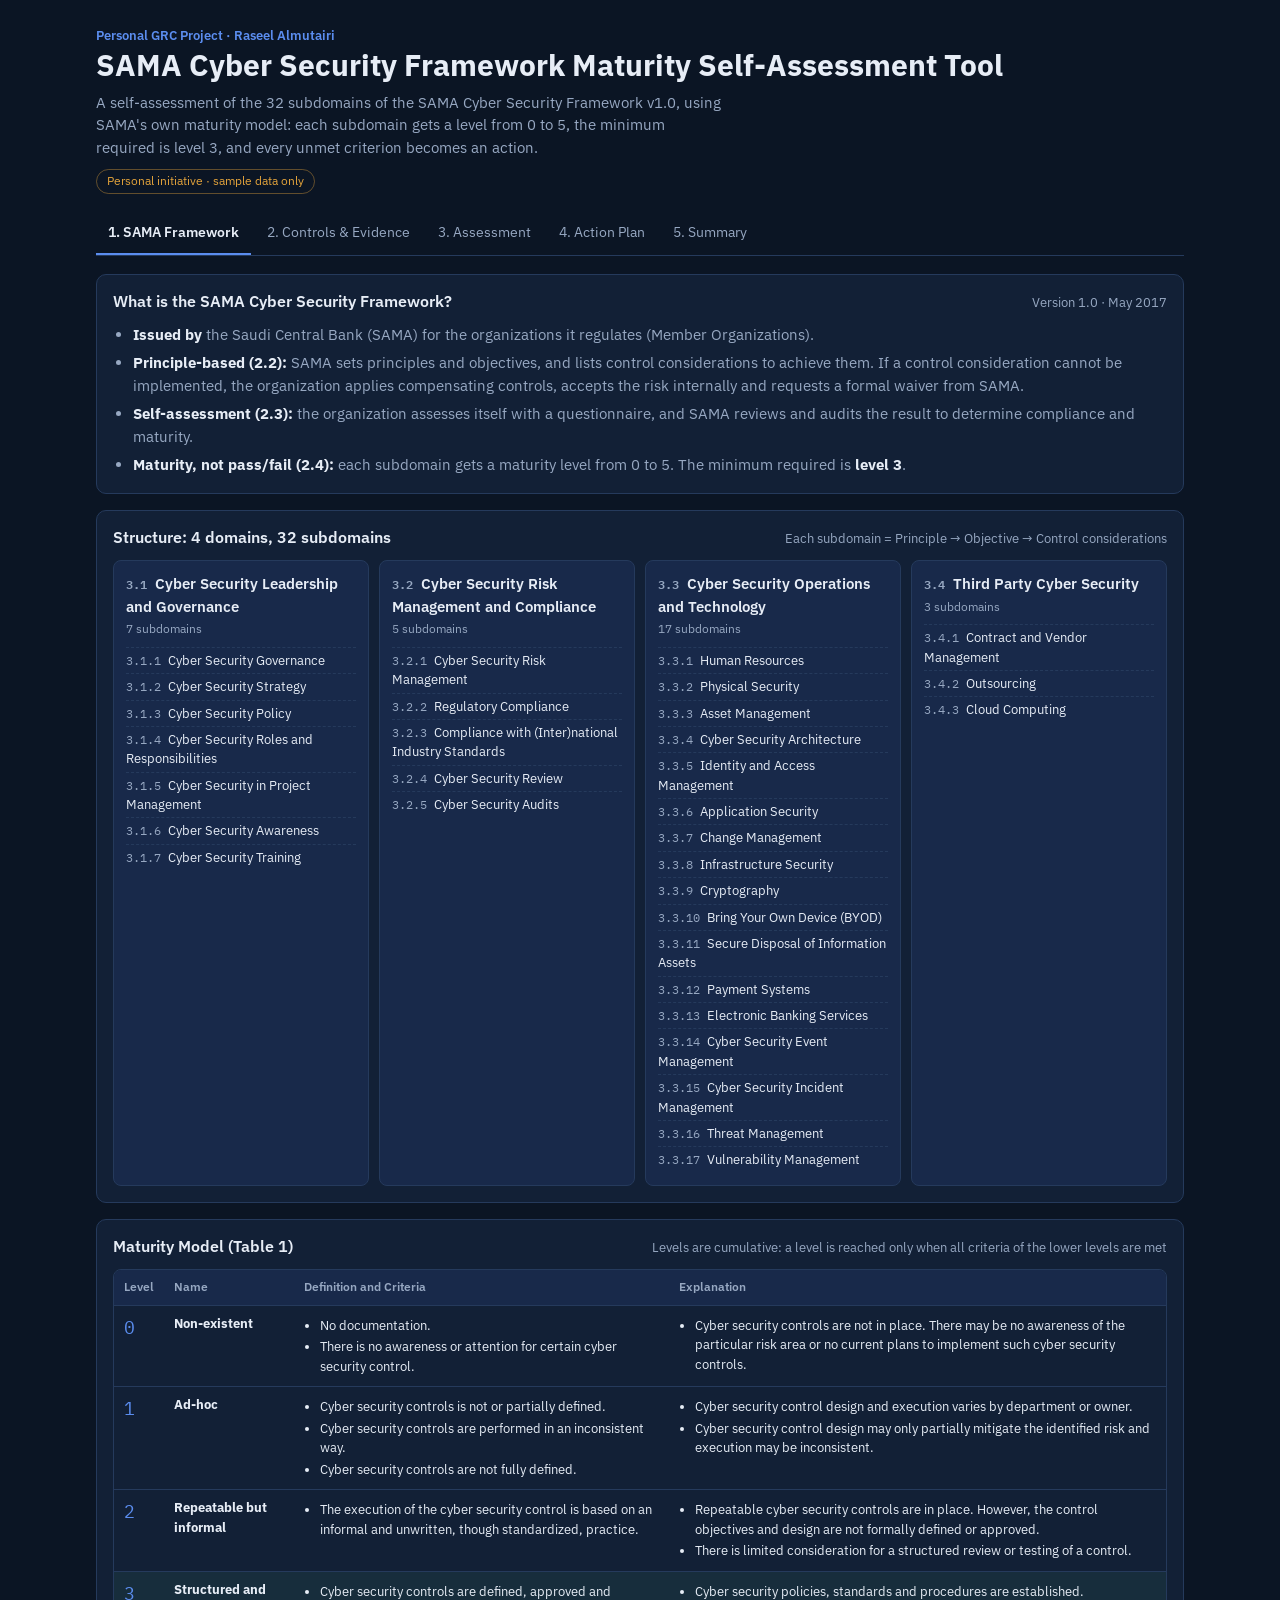
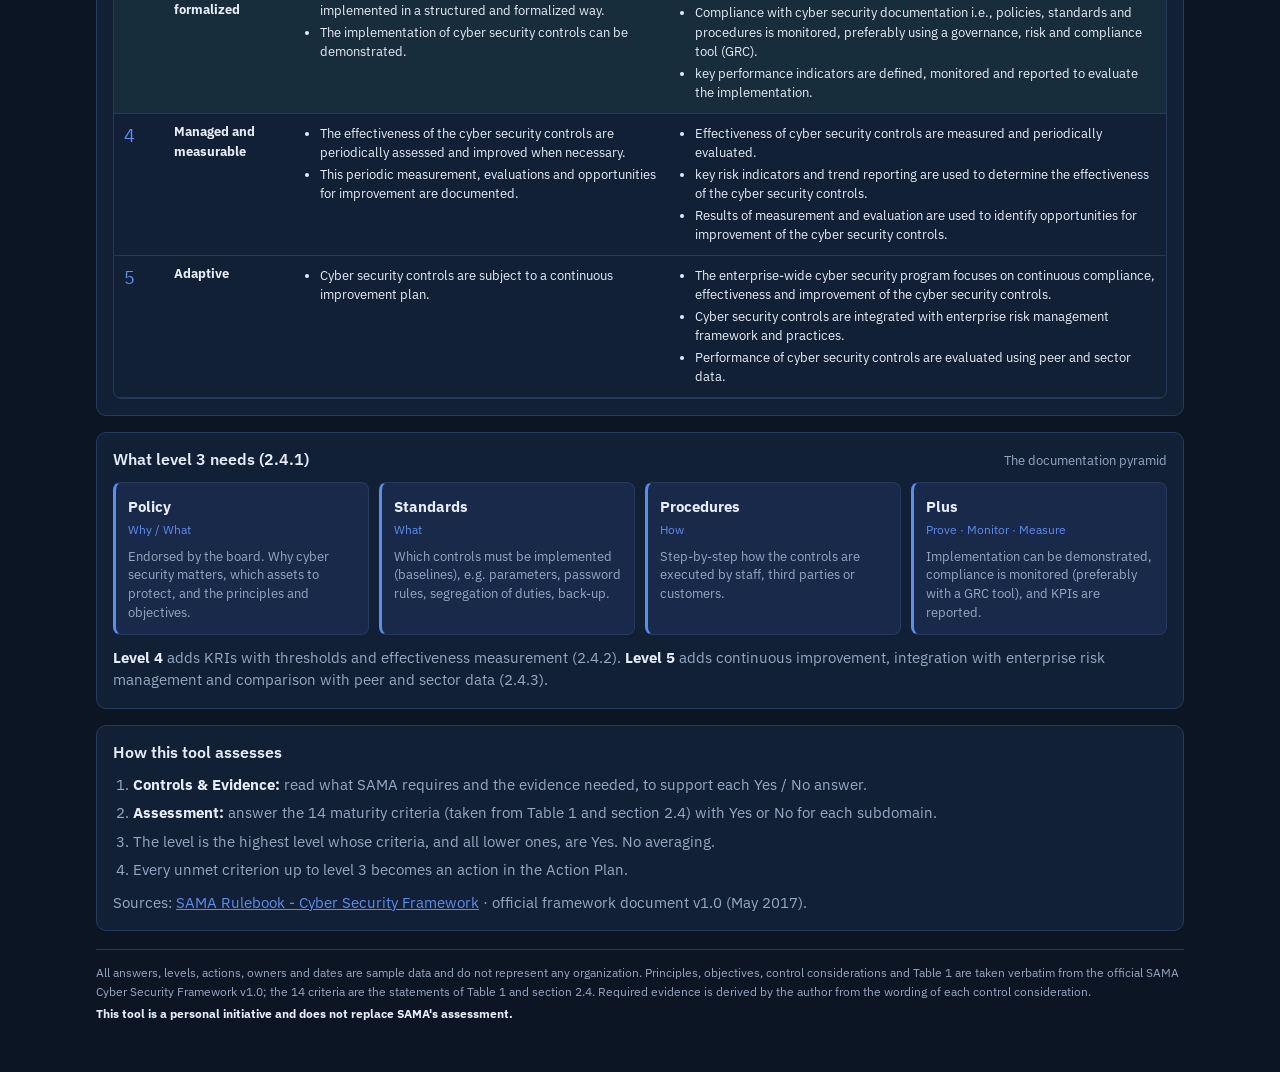
==== sama-tool/index.html @ 875a5f74 "Add SAMA CSF self-assessment tool" ====
<!DOCTYPE html>
<html lang="en">
<head>
<meta charset="utf-8">
<meta name="viewport" content="width=device-width, initial-scale=1">
<title>SAMA CSF Maturity Self-Assessment Tool</title>
<link rel="preconnect" href="https://fonts.googleapis.com">
<link href="https://fonts.googleapis.com/css2?family=IBM+Plex+Sans:wght@400;500;600;700&family=IBM+Plex+Mono:wght@500&display=swap" rel="stylesheet">
<style>
:root{
  /* Layout: header, tab bar, one view at a time (overview first); same structure as the NCA compliance tool */
  --bg:#0B1524; --panel:#122036; --panel2:#18294A; --line:#253A5C; --ink:#E7EDF6; --muted:#97A8C2; --accent:#5B8DEF;
  --good:#4FBF83; --warn:#E3A33B; --bad:#E2615B; --na:#5F6F88;
  --font:"IBM Plex Sans",system-ui,"Segoe UI",sans-serif; --mono:"IBM Plex Mono",ui-monospace,monospace;
  color-scheme:dark;
}
*{box-sizing:border-box}
html,body{margin:0;background:var(--bg);color:var(--ink);font-family:var(--font);font-size:14.5px;line-height:1.55}
body{overflow-x:hidden}
.wrap{max-width:1120px;margin:0 auto;padding:26px 16px 48px;display:grid;gap:18px}
.wrap>*,.grid2>*,.panel{min-width:0}
h1,h2{text-wrap:balance;margin:0;line-height:1.25}
h1{font-size:clamp(22px,4vw,30px);font-weight:700}
h2{font-size:16px;font-weight:600}
.eyebrow{color:var(--accent);font-size:13px;font-weight:600}
.sub{color:var(--muted);max-width:70ch;margin:8px 0 0}
.note{display:inline-block;font-size:12px;color:var(--warn);border:1px solid rgba(227,163,59,.4);border-radius:999px;padding:2px 10px;margin-top:10px}
.tabs{display:flex;gap:4px;border-bottom:1px solid var(--line);overflow-x:auto}
.tabs a{color:var(--muted);text-decoration:none;padding:10px 12px;font-size:13.5px;white-space:nowrap;border-bottom:2px solid transparent}
.tabs a[aria-current="page"]{color:var(--ink);border-bottom-color:var(--accent);font-weight:600}
.tabs a:focus-visible{outline:2px solid var(--accent);outline-offset:-2px}
.view{display:none;gap:16px} .view.on{display:grid}
.panel{background:var(--panel);border:1px solid var(--line);border-radius:10px;padding:16px}
.ph{display:flex;justify-content:space-between;align-items:baseline;gap:10px;flex-wrap:wrap;margin-bottom:12px}
.ph p{margin:0;color:var(--muted);font-size:12.5px}
.k1{display:grid;grid-template-columns:repeat(auto-fit,minmax(170px,1fr));gap:10px}
.k2{display:grid;grid-template-columns:repeat(auto-fit,minmax(120px,1fr));gap:10px}
.kpi{background:var(--panel);border:1px solid var(--line);border-radius:10px;padding:12px 14px}
.kpi span{display:block;color:var(--muted);font-size:12px}
.kpi b{display:block;font-family:var(--mono);font-weight:500;font-variant-numeric:tabular-nums;font-size:26px;margin-top:2px}
.kpi small{color:var(--muted);font-size:11.5px}
.k2 .kpi b{font-size:19px}
.c-good{color:var(--good)} .c-warn{color:var(--warn)} .c-bad{color:var(--bad)} .c-acc{color:var(--accent)}
.grid2{display:grid;grid-template-columns:1fr 1fr;gap:16px}
@media (max-width:780px){.grid2{grid-template-columns:1fr}}
.vbars{display:grid;grid-template-columns:repeat(6,1fr);gap:14px;align-items:end;height:190px}
.vb{display:flex;flex-direction:column;align-items:center;justify-content:flex-end;height:100%;gap:6px}
.vb .b{width:70%;max-width:64px;border-radius:5px 5px 0 0;min-height:3px}
.vb .n{font-family:var(--mono);font-size:13px} .vb .k{color:var(--muted);font-size:12px;text-align:center}
.hb{display:grid;gap:12px}
.hr{display:grid;grid-template-columns:minmax(120px,190px) 1fr 52px;gap:10px;align-items:center;font-size:13px}
.tr{position:relative;height:13px;background:var(--panel2);border-radius:6px}
.fl{position:absolute;left:0;top:0;bottom:0;border-radius:6px;background:var(--accent)}
.tg{position:absolute;top:-5px;bottom:-5px;width:2px;background:var(--good)}
.v{font-family:var(--mono);text-align:right;font-variant-numeric:tabular-nums}
.ax{display:grid;grid-template-columns:minmax(120px,190px) 1fr 52px;gap:10px;color:var(--muted);font-size:11px;font-family:var(--mono)}
.ax div{display:flex;justify-content:space-between}
.filters{display:flex;gap:6px;flex-wrap:wrap;margin-bottom:10px}
.chip{font:inherit;font-size:12.5px;color:var(--ink);background:transparent;border:1px solid var(--line);border-radius:999px;padding:4px 11px;cursor:pointer}
.chip:hover{border-color:var(--accent)} .chip[aria-pressed="true"]{background:var(--accent);border-color:var(--accent);color:#06101E;font-weight:600}
.chip:focus-visible{outline:2px solid var(--accent);outline-offset:2px}
.tw{overflow-x:auto;border:1px solid var(--line);border-radius:8px;max-height:640px}
table{border-collapse:collapse;width:100%;font-size:13px}
th,td{padding:8px 10px;border-bottom:1px solid var(--line);text-align:left;vertical-align:top}
th{background:var(--panel2);color:var(--muted);font-weight:600;font-size:12px;position:sticky;top:0;z-index:1;white-space:nowrap}
td.m{font-family:var(--mono);white-space:nowrap;color:var(--muted)}
tr.g td{background:#16294A;font-weight:600}
tr.g td .why{display:block;font-weight:400;color:var(--muted);font-size:12px;margin-top:2px}
.st{display:inline-block;font-size:11.5px;font-weight:600;border-radius:999px;padding:2px 8px;white-space:nowrap}
.st.I,.st.Available,.st.Closed{color:var(--good);background:rgba(79,191,131,.13)}
.st.P,.st.Draft,.st.Medium,.st.InProgress{color:var(--warn);background:rgba(227,163,59,.13)}
.st.N,.st.Missing,.st.High,.st.Open{color:var(--bad);background:rgba(226,97,91,.13)}
.st.Critical{color:#fff;background:var(--bad)}
.st.NA{color:var(--muted);background:rgba(110,110,110,.2)}
.st.od{color:#fff;background:#8E2B26;margin-left:4px}
.lvl{font-family:var(--mono);color:var(--accent)}
.levels{display:grid;grid-template-columns:repeat(auto-fit,minmax(160px,1fr));gap:10px}
.lv{border:1px solid var(--line);border-radius:8px;padding:12px;background:var(--panel2)}
.lv.min{border-color:var(--good)} .lv .no{font-family:var(--mono);font-size:22px;color:var(--accent)} .lv p{margin:6px 0 0;color:var(--muted);font-size:12.5px}
ol.steps,ul.list{margin:0;padding-left:20px;display:grid;gap:6px;color:var(--muted)} ol.steps b,ul.list b{color:var(--ink)}
.docs{display:grid;grid-template-columns:repeat(auto-fit,minmax(300px,1fr));gap:10px}
.doc{border:1px solid var(--line);border-radius:8px;padding:12px;background:var(--panel2)}
.doc h3{margin:0 0 8px;font-size:13.5px} .doc h3 span{font-family:var(--mono);color:var(--muted);margin-right:6px}
.doc li{display:flex;justify-content:space-between;align-items:flex-start;gap:10px;font-size:12.5px;padding:4px 0;border-bottom:1px dashed var(--line)} .doc ul{list-style:none;margin:0;padding:0} .doc li>.st{flex-shrink:0} .dn{font-family:var(--mono);color:var(--muted);font-size:11.5px;margin-right:4px}
a{color:var(--accent)}
footer{color:var(--muted);font-size:12px;display:grid;gap:4px;border-top:1px solid var(--line);padding-top:14px}
.qa{display:grid;gap:12px}
.qs{border:1px solid var(--line);border-radius:10px;background:var(--panel)}
.qs>summary{list-style:none;cursor:pointer;display:grid;grid-template-columns:70px 1fr auto auto;gap:12px;align-items:center;padding:12px 14px}
.qs>summary::-webkit-details-marker{display:none}
.qs>summary:focus-visible{outline:2px solid var(--accent);outline-offset:2px;border-radius:10px}
.qs .sid{font-family:var(--mono);color:var(--muted)} .qs .nm b{display:block} .qs .nm small{color:var(--muted)}
.lvbadge{font-family:var(--mono);font-size:13px;padding:4px 10px;border-radius:6px;background:var(--panel2);border:1px solid var(--line);white-space:nowrap}
.lvbadge.ok{border-color:var(--good);color:var(--good)} .lvbadge.low{border-color:var(--warn);color:var(--warn)}
.qb{border-top:1px solid var(--line);padding:12px 14px;display:grid;gap:10px}
.lvg{display:grid;grid-template-columns:90px 1fr;gap:10px;align-items:start}
.lvg .h{font-family:var(--mono);font-size:12.5px;color:var(--muted);padding-top:3px} .lvg .h.got{color:var(--good)}
.cr{display:flex;justify-content:space-between;gap:10px;font-size:13px;padding:4px 0;border-bottom:1px dashed var(--line)}
.yn{font-size:11.5px;font-weight:600;border-radius:4px;padding:1px 8px;flex-shrink:0}
.yn.Yes{color:var(--good);background:rgba(79,191,131,.13)} .yn.No{color:var(--bad);background:rgba(226,97,91,.13)}
.ctl{display:grid;grid-template-columns:1fr 1fr;gap:10px}.cl{background:var(--panel2);border-radius:8px;padding:10px 12px;font-size:13px}.cl b{display:block;color:var(--accent);font-size:12px;margin-bottom:3px}
.sh{font-size:13px;font-weight:600;margin:4px 0 6px}
@media (max-width:640px){.ctl{grid-template-columns:1fr}}
.res{font-size:13px;color:var(--ink);background:var(--panel2);border-radius:8px;padding:10px 12px}
.st.Addressed{color:var(--good);background:rgba(79,191,131,.13)} .st.Partially{color:var(--warn);background:rgba(227,163,59,.13)} .st.Not{color:var(--bad);background:rgba(226,97,91,.13)}
@media (max-width:640px){.qs>summary{grid-template-columns:54px 1fr}.qs>summary .lvbadge,.qs>summary .gp{grid-column:2;justify-self:start}.lvg{grid-template-columns:1fr}}
.ft{line-height:1.6;min-width:320px;white-space:pre-wrap}
.sg td{background:var(--panel2);color:var(--ink);font-size:12.5px;line-height:1.55;border-top:2px solid var(--accent)} .sg i{color:var(--muted);font-style:normal;font-weight:600}
.bl{margin:0;padding-left:16px} .bl li{margin:2px 0;line-height:1.5}
tr.min td{background:rgba(79,191,131,.08)} .q{color:var(--muted);font-style:italic;margin:0 0 10px}
.dgrid{display:grid;grid-template-columns:repeat(auto-fit,minmax(240px,1fr));gap:10px}
.dc{border:1px solid var(--line);border-radius:8px;padding:12px;background:var(--panel2)} .dh{font-weight:600;margin-bottom:8px} .dh small{display:block;color:var(--muted);font-weight:400;margin-top:2px}
.dc ul{margin:0;padding:0;list-style:none} .dc li{font-size:12.5px;padding:3px 0;border-top:1px dashed var(--line);color:var(--ink)}
.pyr{display:grid;grid-template-columns:repeat(auto-fit,minmax(200px,1fr));gap:10px} .pyr>div{border:1px solid var(--line);border-left:3px solid var(--accent);border-radius:8px;padding:12px;background:var(--panel2)}
.pyr b{display:block;font-size:15px} .pyr .m{color:var(--accent);font-size:12px} .pyr p{margin:6px 0 0;color:var(--muted);font-size:12.5px;line-height:1.5}
.evr{display:block;font-size:12px;color:var(--muted);margin-top:2px}
.escm{display:grid;grid-template-columns:repeat(auto-fit,minmax(170px,1fr));gap:8px;margin:0 0 8px}
.escm>div{border:1px solid var(--line);border-left:4px solid var(--na);border-radius:8px;padding:8px 10px;background:var(--panel2)} .escm b{display:block;font-size:12.5px} .escm span{font-size:11.5px;color:var(--muted)}
.escm .e0{border-left-color:var(--good)} .escm .e1{border-left-color:#d4c34a} .escm .e2{border-left-color:var(--warn)} .escm .e3{border-left-color:var(--bad)} .escm .e4{border-left-color:#ff2d55} .escm .ra{border-left-color:#a78bfa}
td.esc{font-size:12px;font-weight:600} td.esc small{display:block;color:var(--muted);font-weight:400} td.e2{color:var(--warn)} td.e3{color:var(--bad)} td.e4{color:#ff5c7a} td.ra{color:#c4b5fd} td.e0{color:var(--muted);font-weight:400} td.e1{color:#d4c34a}
.st.RiskAccepted{color:#c4b5fd;background:rgba(167,139,250,.15)}
</style>

</head>
<body>
<main class="wrap">
<header>
  <div class="eyebrow">Personal GRC Project · Raseel Almutairi</div>
  <h1>SAMA Cyber Security Framework Maturity Self-Assessment Tool</h1>
  <p class="sub">A self-assessment of the 32 subdomains of the SAMA Cyber Security Framework v1.0, using SAMA's own maturity model: each subdomain gets a level from 0 to 5, the minimum required is level 3, and every unmet criterion becomes an action.</p>
  <div class="note">Personal initiative · sample data only</div>
</header>
<nav class="tabs" aria-label="Views">
  <a href="#framework">1. SAMA Framework</a><a href="#controls">2. Controls &amp; Evidence</a><a href="#assessment">3. Assessment</a><a href="#plan">4. Action Plan</a><a href="#summary">5. Summary</a>
</nav>

<section class="view" id="v-framework">
  <div class="panel"><div class="ph"><h2>What is the SAMA Cyber Security Framework?</h2><p>Version 1.0 · May 2017</p></div>
    <ul class="list">
      <li><b>Issued by</b> the Saudi Central Bank (SAMA) for the organizations it regulates (Member Organizations).</li>
      <li><b>Principle-based (2.2):</b> SAMA sets principles and objectives, and lists control considerations to achieve them. If a control consideration cannot be implemented, the organization applies compensating controls, accepts the risk internally and requests a formal waiver from SAMA.</li>
      <li><b>Self-assessment (2.3):</b> the organization assesses itself with a questionnaire, and SAMA reviews and audits the result to determine compliance and maturity.</li>
      <li><b>Maturity, not pass/fail (2.4):</b> each subdomain gets a maturity level from 0 to 5. The minimum required is <b>level 3</b>.</li>
    </ul></div>
  <div class="panel"><div class="ph"><h2>Structure: 4 domains, 32 subdomains</h2><p>Each subdomain = Principle → Objective → Control considerations</p></div><div class="dgrid" id="dgrid"></div></div>
  <div class="panel"><div class="ph"><h2>Maturity Model (Table 1)</h2><p>Levels are cumulative: a level is reached only when all criteria of the lower levels are met</p></div>
    <div class="tw" style="max-height:none"><table><thead><tr><th>Level</th><th>Name</th><th>Definition and Criteria</th><th>Explanation</th></tr></thead><tbody id="levels"></tbody></table></div></div>
  <div class="panel"><div class="ph"><h2>What level 3 needs (2.4.1)</h2><p>The documentation pyramid</p></div>
    <div class="pyr">
      <div><b>Policy</b><span class="m">Why / What</span><p>Endorsed by the board. Why cyber security matters, which assets to protect, and the principles and objectives.</p></div>
      <div><b>Standards</b><span class="m">What</span><p>Which controls must be implemented (baselines), e.g. parameters, password rules, segregation of duties, back-up.</p></div>
      <div><b>Procedures</b><span class="m">How</span><p>Step-by-step how the controls are executed by staff, third parties or customers.</p></div>
      <div><b>Plus</b><span class="m">Prove · Monitor · Measure</span><p>Implementation can be demonstrated, compliance is monitored (preferably with a GRC tool), and KPIs are reported.</p></div>
    </div>
    <p style="margin:12px 0 0;color:var(--muted)"><b style="color:var(--ink)">Level 4</b> adds KRIs with thresholds and effectiveness measurement (2.4.2). <b style="color:var(--ink)">Level 5</b> adds continuous improvement, integration with enterprise risk management and comparison with peer and sector data (2.4.3).</p></div>
  <div class="panel"><div class="ph"><h2>How this tool assesses</h2></div>
    <ol class="steps">
      <li><b>Controls &amp; Evidence:</b> read what SAMA requires and the evidence needed, to support each Yes / No answer.</li>
      <li><b>Assessment:</b> answer the 14 maturity criteria (taken from Table 1 and section 2.4) with Yes or No for each subdomain.</li>
      <li>The level is the highest level whose criteria, and all lower ones, are Yes. No averaging.</li>
      <li>Every unmet criterion up to level 3 becomes an action in the Action Plan.</li>
    </ol>
    <p style="margin:10px 0 0;color:var(--muted)">Sources: <a href="https://rulebook.sama.gov.sa/en/entiresection/3850">SAMA Rulebook - Cyber Security Framework</a> · official framework document v1.0 (May 2017).</p></div>
</section>

<section class="view" id="v-controls">
  <div class="panel"><div class="ph"><h2>Controls &amp; Evidence</h2><p>SAMA's principle, objective and control considerations (official text)</p></div>
    <p style="margin:0 0 10px;color:var(--muted);max-width:85ch">What SAMA requires in each subdomain, and the evidence that proves it. This tab is for reference only: read it first, then answer Yes / No in tab 3 (Assessment).</p>
    <div class="filters" id="cd" role="group" aria-label="Filter by domain"></div>
    <div class="qa" id="cq"></div></div>
</section>

<section class="view" id="v-assessment">
  <div class="panel"><div class="ph"><h2>Maturity Assessment by Subdomain</h2><p>Open a subdomain to see the 14 criteria (Yes / No) and why it got its level</p></div>
    <div class="filters" id="md" role="group" aria-label="Filter by domain"></div>
    <div class="filters" id="ml" role="group" aria-label="Filter by level"></div>
    <div class="qa" id="qa"></div></div>
</section>

<section class="view" id="v-plan">
  <div class="panel"><div class="ph"><h2>Action Plan to Level 3</h2><p id="gcount"></p></div>
    <p style="margin:0 0 10px;color:var(--muted);max-width:85ch">Generated automatically from the assessment: every criterion up to level 3 answered No becomes an action. Closing all actions of a subdomain moves it to level 3.</p>
    <div class="escm"><div class="e2"><b>1st Escalation</b><span>To: Control owner<br>CC: GRC Manager, Line Manager</span></div><div class="e3"><b>2nd Escalation</b><span>To: Line Manager<br>CC: GRC Manager, Head of Department</span></div><div class="e4"><b>3rd Escalation</b><span>To: Head of Department<br>CC: GRC Manager, CISO</span></div><div class="ra"><b>Risk accepted</b><span>Risk owner sign-off (3.2.1.3); SAMA waiver if needed (2.2)</span></div></div>
    <p style="margin:0 0 12px;color:var(--muted);font-size:12.5px">The GRC team decides when to escalate and to which stage; the next escalation is due 3 days after each escalation is sent. If an action is still open after the 3rd escalation, it is reported to the Cyber Security Committee, which monitors cyber security risks (SAMA CSF 3.1.4).</p>
    <div class="filters" id="gp" role="group" aria-label="Filter by priority"></div>
    <div class="filters" id="gs" role="group" aria-label="Filter by status"></div>
    <div class="tw"><table><thead><tr><th>ID</th><th>Subdomain</th><th>Missing criterion</th><th>Action</th><th>Owner</th><th>Priority</th><th>Target date</th><th>Status</th><th>Escalation</th></tr></thead><tbody id="gt"></tbody></table></div></div>
</section>

<section class="view" id="v-summary">
  <div class="k1" id="k1"></div>
  <div class="panel"><div class="ph"><h2>Average Maturity by Domain</h2><p>Green line = target level 3</p></div><div class="hb" id="hmat"></div><div class="ax"><span></span><div><span>0</span><span>1</span><span>2</span><span>3</span><span>4</span><span>5</span></div><span></span></div></div>
  <div class="panel"><div class="ph"><h2>Domain Summary</h2><p>Target: level 3</p></div>
    <div class="tw" style="max-height:none"><table><thead><tr><th>Domain</th><th>Subdomains</th><th>Average maturity</th><th>At level 3+</th><th>Open actions</th></tr></thead><tbody id="cmp"></tbody></table></div></div>
</section>

<footer>
  <div>All answers, levels, actions, owners and dates are sample data and do not represent any organization. Principles, objectives, control considerations and Table 1 are taken verbatim from the official SAMA Cyber Security Framework v1.0; the 14 criteria are the statements of Table 1 and section 2.4. Required evidence is derived by the author from the wording of each control consideration.</div>
  <div><b style="color:var(--ink)">This tool is a personal initiative and does not replace SAMA's assessment.</b></div>
</footer>
</main>
<script>
const SUBS=[{"sid": "3.1.1", "sub": "Cyber Security Governance", "dom": "3.1", "domain": "Leadership & Governance", "owner": "Cyber Security", "ans": {"L1a": "Yes", "L2a": "Yes", "L3a": "Yes", "L3b": "Yes", "L3c": "Yes", "L3d": "Yes", "L3e": "Yes", "L3f": "Yes", "L4a": "Yes", "L4b": "No", "L4c": "No", "L5a": "No", "L5b": "No", "L5c": "No"}, "ev": {"L1a": "Activity records for Cyber Security Governance", "L2a": "Records showing the same practice repeated (last 2 cycles)", "L3a": "POL-311 Cyber Security Governance section of the Cyber Security Policy, board approved", "L3b": "STD-311 Cyber Security Governance Standard, approved", "L3c": "PRC-311 Cyber Security Governance Procedure, approved", "L3d": "EVD-311 implementation evidence pack (records, configurations)", "L3e": "GRC compliance monitoring report, latest quarter", "L3f": "KPI report to the cyber security committee, latest quarter", "L4a": "Annual effectiveness assessment report", "L4b": "Gap: No KRIs or thresholds defined", "L4c": "Gap: Measurements and improvements not documented", "L5a": "Gap: No continuous improvement plan", "L5b": "Gap: Not integrated with the ERM framework", "L5c": "Gap: No peer or sector benchmarking"}, "level": 3, "pr": "A cyber security governance structure should be defined and implemented, and should be endorsed by the board.", "ob": "To direct and control the overall approach to cyber security within the Member Organization.", "subsec": []}, {"sid": "3.1.2", "sub": "Cyber Security Strategy", "dom": "3.1", "domain": "Leadership & Governance", "owner": "Cyber Security", "ans": {"L1a": "Yes", "L2a": "Yes", "L3a": "No", "L3b": "No", "L3c": "Yes", "L3d": "No", "L3e": "No", "L3f": "Yes", "L4a": "No", "L4b": "No", "L4c": "No", "L5a": "No", "L5b": "No", "L5c": "No"}, "ev": {"L1a": "Activity records for Cyber Security Strategy", "L2a": "Records showing the same practice repeated (last 2 cycles)", "L3a": "Gap: Policy section missing or not approved by the board", "L3b": "Gap: No approved standard; only informal settings", "L3c": "PRC-312 Cyber Security Strategy Procedure, approved", "L3d": "Gap: Implementation cannot be demonstrated with records", "L3e": "Gap: No compliance monitoring performed", "L3f": "KPI report to the cyber security committee, latest quarter", "L4a": "Gap: No effectiveness assessment performed", "L4b": "Gap: No KRIs or thresholds defined", "L4c": "Gap: Measurements and improvements not documented", "L5a": "Gap: No continuous improvement plan", "L5b": "Gap: Not integrated with the ERM framework", "L5c": "Gap: No peer or sector benchmarking"}, "level": 2, "pr": "A cyber security strategy should be defined and aligned with the Member Organization's strategic objectives, as well as with the Banking Sector's cyber security strategy.", "ob": "To ensure that cyber security initiatives and projects within the Member Organization contribute to the Member Organization's strategic objectives and are aligned with the Banking Sector's cyber security strategy.", "subsec": []}, {"sid": "3.1.3", "sub": "Cyber Security Policy", "dom": "3.1", "domain": "Leadership & Governance", "owner": "GRC", "ans": {"L1a": "Yes", "L2a": "Yes", "L3a": "Yes", "L3b": "Yes", "L3c": "Yes", "L3d": "Yes", "L3e": "Yes", "L3f": "Yes", "L4a": "No", "L4b": "Yes", "L4c": "No", "L5a": "No", "L5b": "No", "L5c": "No"}, "ev": {"L1a": "Activity records for Cyber Security Policy", "L2a": "Records showing the same practice repeated (last 2 cycles)", "L3a": "POL-313 Cyber Security Policy section of the Cyber Security Policy, board approved", "L3b": "STD-313 Cyber Security Policy Standard, approved", "L3c": "PRC-313 Cyber Security Policy Procedure, approved", "L3d": "EVD-313 implementation evidence pack (records, configurations)", "L3e": "GRC compliance monitoring report, latest quarter", "L3f": "KPI report to the cyber security committee, latest quarter", "L4a": "Gap: No effectiveness assessment performed", "L4b": "KRI report with thresholds and trend", "L4c": "Gap: Measurements and improvements not documented", "L5a": "Gap: No continuous improvement plan", "L5b": "Gap: Not integrated with the ERM framework", "L5c": "Gap: No peer or sector benchmarking"}, "level": 3, "pr": "A cyber security policy should be defined, approved and communicated.", "ob": "To document the Member Organization's commitment and objectives of cyber security, and to communicate this to the relevant stakeholders.", "subsec": []}, {"sid": "3.1.4", "sub": "Cyber Security Roles and Responsibilities", "dom": "3.1", "domain": "Leadership & Governance", "owner": "HR", "ans": {"L1a": "Yes", "L2a": "Yes", "L3a": "Yes", "L3b": "Yes", "L3c": "Yes", "L3d": "Yes", "L3e": "Yes", "L3f": "Yes", "L4a": "Yes", "L4b": "No", "L4c": "No", "L5a": "No", "L5b": "No", "L5c": "No"}, "ev": {"L1a": "Activity records for Cyber Security Roles and Responsibilities", "L2a": "Records showing the same practice repeated (last 2 cycles)", "L3a": "POL-314 Cyber Security Roles and Responsibilities section of the Cyber Security Policy, board approved", "L3b": "STD-314 Cyber Security Roles and Responsibilities Standard, approved", "L3c": "PRC-314 Cyber Security Roles and Responsibilities Procedure, approved", "L3d": "EVD-314 implementation evidence pack (records, configurations)", "L3e": "GRC compliance monitoring report, latest quarter", "L3f": "KPI report to the cyber security committee, latest quarter", "L4a": "Annual effectiveness assessment report", "L4b": "Gap: No KRIs or thresholds defined", "L4c": "Gap: Measurements and improvements not documented", "L5a": "Gap: No continuous improvement plan", "L5b": "Gap: Not integrated with the ERM framework", "L5c": "Gap: No peer or sector benchmarking"}, "level": 3, "pr": "Responsibilities to implement, maintain, support and promote cyber security should be defined throughout the Member Organization. Additionally, all parties involved in cyber security should understand and take their role and responsibilities.", "ob": "To ensure that relevant stakeholders are aware of the responsibilities with regard to cyber security and apply cyber security controls throughout the Member Organization.", "subsec": []}, {"sid": "3.1.5", "sub": "Cyber Security in Project Management", "dom": "3.1", "domain": "Leadership & Governance", "owner": "PMO", "ans": {"L1a": "Yes", "L2a": "Yes", "L3a": "No", "L3b": "No", "L3c": "Yes", "L3d": "No", "L3e": "No", "L3f": "Yes", "L4a": "No", "L4b": "No", "L4c": "No", "L5a": "No", "L5b": "No", "L5c": "No"}, "ev": {"L1a": "Activity records for Cyber Security in Project Management", "L2a": "Records showing the same practice repeated (last 2 cycles)", "L3a": "Gap: Policy section missing or not approved by the board", "L3b": "Gap: No approved standard; only informal settings", "L3c": "PRC-315 Cyber Security in Project Management Procedure, approved", "L3d": "Gap: Implementation cannot be demonstrated with records", "L3e": "Gap: No compliance monitoring performed", "L3f": "KPI report to the cyber security committee, latest quarter", "L4a": "Gap: No effectiveness assessment performed", "L4b": "Gap: No KRIs or thresholds defined", "L4c": "Gap: Measurements and improvements not documented", "L5a": "Gap: No continuous improvement plan", "L5b": "Gap: Not integrated with the ERM framework", "L5c": "Gap: No peer or sector benchmarking"}, "level": 2, "pr": "Cyber security should be addressed in project management and project governance.", "ob": "To ensure that the all the Member Organization's projects meet cyber security requirements.", "subsec": []}, {"sid": "3.1.6", "sub": "Cyber Security Awareness", "dom": "3.1", "domain": "Leadership & Governance", "owner": "GRC", "ans": {"L1a": "Yes", "L2a": "Yes", "L3a": "Yes", "L3b": "Yes", "L3c": "Yes", "L3d": "Yes", "L3e": "Yes", "L3f": "Yes", "L4a": "No", "L4b": "Yes", "L4c": "No", "L5a": "No", "L5b": "No", "L5c": "No"}, "ev": {"L1a": "Activity records for Cyber Security Awareness", "L2a": "Records showing the same practice repeated (last 2 cycles)", "L3a": "POL-316 Cyber Security Awareness section of the Cyber Security Policy, board approved", "L3b": "STD-316 Cyber Security Awareness Standard, approved", "L3c": "PRC-316 Cyber Security Awareness Procedure, approved", "L3d": "EVD-316 implementation evidence pack (records, configurations)", "L3e": "GRC compliance monitoring report, latest quarter", "L3f": "KPI report to the cyber security committee, latest quarter", "L4a": "Gap: No effectiveness assessment performed", "L4b": "KRI report with thresholds and trend", "L4c": "Gap: Measurements and improvements not documented", "L5a": "Gap: No continuous improvement plan", "L5b": "Gap: Not integrated with the ERM framework", "L5c": "Gap: No peer or sector benchmarking"}, "level": 3, "pr": "A cyber security awareness program should be defined and conducted for staff, third parties and customers of the Member Organization.", "ob": "To create a cyber security risk-aware culture where the Member Organization's staff, third parties and customers make effective risk-based decisions which protect the Member Organization's information.", "subsec": []}, {"sid": "3.1.7", "sub": "Cyber Security Training", "dom": "3.1", "domain": "Leadership & Governance", "owner": "HR", "ans": {"L1a": "Yes", "L2a": "Yes", "L3a": "Yes", "L3b": "No", "L3c": "No", "L3d": "Yes", "L3e": "No", "L3f": "No", "L4a": "No", "L4b": "No", "L4c": "No", "L5a": "No", "L5b": "No", "L5c": "No"}, "ev": {"L1a": "Activity records for Cyber Security Training", "L2a": "Records showing the same practice repeated (last 2 cycles)", "L3a": "POL-317 Cyber Security Training section of the Cyber Security Policy, board approved", "L3b": "Gap: No approved standard; only informal settings", "L3c": "Gap: Procedure not documented or not approved", "L3d": "EVD-317 implementation evidence pack (records, configurations)", "L3e": "Gap: No compliance monitoring performed", "L3f": "Gap: No KPIs defined or reported", "L4a": "Gap: No effectiveness assessment performed", "L4b": "Gap: No KRIs or thresholds defined", "L4c": "Gap: Measurements and improvements not documented", "L5a": "Gap: No continuous improvement plan", "L5b": "Gap: Not integrated with the ERM framework", "L5c": "Gap: No peer or sector benchmarking"}, "level": 2, "pr": "Staff of the Member Organization should be provided with training regarding how to operate the Member Organization's systems securely and to address and apply cyber security controls.", "ob": "To ensure that staff of the Member Organization are equipped with the skills and required knowledge to protect the Member Organization's information assets and to fulfil their cyber security responsibilities.", "subsec": []}, {"sid": "3.2.1", "sub": "Cyber Security Risk Management", "dom": "3.2", "domain": "Risk Management & Compliance", "owner": "GRC", "ans": {"L1a": "Yes", "L2a": "Yes", "L3a": "Yes", "L3b": "Yes", "L3c": "Yes", "L3d": "Yes", "L3e": "Yes", "L3f": "Yes", "L4a": "No", "L4b": "No", "L4c": "Yes", "L5a": "No", "L5b": "No", "L5c": "No"}, "ev": {"L1a": "Activity records for Cyber Security Risk Management", "L2a": "Records showing the same practice repeated (last 2 cycles)", "L3a": "POL-321 Cyber Security Risk Management section of the Cyber Security Policy, board approved", "L3b": "STD-321 Cyber Security Risk Management Standard, approved", "L3c": "PRC-321 Cyber Security Risk Management Procedure, approved", "L3d": "EVD-321 implementation evidence pack (records, configurations)", "L3e": "GRC compliance monitoring report, latest quarter", "L3f": "KPI report to the cyber security committee, latest quarter", "L4a": "Gap: No effectiveness assessment performed", "L4b": "Gap: No KRIs or thresholds defined", "L4c": "Improvement log with measurement results", "L5a": "Gap: No continuous improvement plan", "L5b": "Gap: Not integrated with the ERM framework", "L5c": "Gap: No peer or sector benchmarking"}, "level": 3, "pr": "A cyber security risk management process should be defined, approved and implemented, and should be aligned with the Member Organization's enterprise risk management process.", "ob": "To ensure cyber security risks are properly managed to protect the confidentiality, integrity and availability of the Member Organization's information assets, and to ensure the cyber security risk management process is aligned with the Member Organization's enterprise risk management process.", "subsec": [{"id": "3.2.1.1", "name": "Cyber Security Risk Identification", "pr": "Cyber security risk identification should be performed and should include the Member Organization's relevant assets, threats, existing controls and vulnerabilities.", "ob": "To find, recognize and describe the Member Organization's cyber security risks."}, {"id": "3.2.1.2", "name": "Cyber Security Risk Analysis", "pr": "A cyber security risk analysis should be conducted based on the likelihood that the identified cyber security risks will occur and their resulting impact.", "ob": "To analyze and determine the nature and the level of the identified cyber security risks."}, {"id": "3.2.1.3", "name": "Cyber Security Risk Response", "pr": "The cyber security risks of a Member Organization should be treated.", "ob": "To ensure cyber security risks are treated (i.e., accepted, avoided, transferred or mitigated)."}, {"id": "3.2.1.4", "name": "Cyber Risk Monitoring and Review", "pr": "The progress cyber security risk treatment should be monitored and the effectiveness of revised or newly implemented cyber security controls should be reviewed.", "ob": "To ensure that the cyber security risk treatment is performed according to the treatment plans. To ensure that the revised or newly implemented cyber security controls are effective."}]}, {"sid": "3.2.2", "sub": "Regulatory Compliance", "dom": "3.2", "domain": "Risk Management & Compliance", "owner": "Compliance", "ans": {"L1a": "Yes", "L2a": "Yes", "L3a": "Yes", "L3b": "Yes", "L3c": "Yes", "L3d": "Yes", "L3e": "Yes", "L3f": "Yes", "L4a": "No", "L4b": "Yes", "L4c": "No", "L5a": "No", "L5b": "No", "L5c": "No"}, "ev": {"L1a": "Activity records for Regulatory Compliance", "L2a": "Records showing the same practice repeated (last 2 cycles)", "L3a": "POL-322 Regulatory Compliance section of the Cyber Security Policy, board approved", "L3b": "STD-322 Regulatory Compliance Standard, approved", "L3c": "PRC-322 Regulatory Compliance Procedure, approved", "L3d": "EVD-322 implementation evidence pack (records, configurations)", "L3e": "GRC compliance monitoring report, latest quarter", "L3f": "KPI report to the cyber security committee, latest quarter", "L4a": "Gap: No effectiveness assessment performed", "L4b": "KRI report with thresholds and trend", "L4c": "Gap: Measurements and improvements not documented", "L5a": "Gap: No continuous improvement plan", "L5b": "Gap: Not integrated with the ERM framework", "L5c": "Gap: No peer or sector benchmarking"}, "level": 3, "pr": "A process should be established by the Member Organization to identify, communicate and comply with the cyber security implications of relevant regulations.", "ob": "To comply with regulations affecting cyber security of the Member Organization.", "subsec": []}, {"sid": "3.2.3", "sub": "Compliance with (Inter)national Industry Standards", "dom": "3.2", "domain": "Risk Management & Compliance", "owner": "Compliance", "ans": {"L1a": "Yes", "L2a": "Yes", "L3a": "Yes", "L3b": "No", "L3c": "No", "L3d": "Yes", "L3e": "No", "L3f": "No", "L4a": "No", "L4b": "No", "L4c": "No", "L5a": "No", "L5b": "No", "L5c": "No"}, "ev": {"L1a": "Activity records for Compliance with (Inter)national Industry Standards", "L2a": "Records showing the same practice repeated (last 2 cycles)", "L3a": "POL-323 Compliance with (Inter)national Industry Standards section of the Cyber Security Policy, board approved", "L3b": "Gap: No approved standard; only informal settings", "L3c": "Gap: Procedure not documented or not approved", "L3d": "EVD-323 implementation evidence pack (records, configurations)", "L3e": "Gap: No compliance monitoring performed", "L3f": "Gap: No KPIs defined or reported", "L4a": "Gap: No effectiveness assessment performed", "L4b": "Gap: No KRIs or thresholds defined", "L4c": "Gap: Measurements and improvements not documented", "L5a": "Gap: No continuous improvement plan", "L5b": "Gap: Not integrated with the ERM framework", "L5c": "Gap: No peer or sector benchmarking"}, "level": 2, "pr": "The Member Organization should comply with mandatory (inter)national industry standards.", "ob": "To comply with mandatory (inter)national industry standards.", "subsec": []}, {"sid": "3.2.4", "sub": "Cyber Security Review", "dom": "3.2", "domain": "Risk Management & Compliance", "owner": "GRC", "ans": {"L1a": "Yes", "L2a": "Yes", "L3a": "No", "L3b": "No", "L3c": "Yes", "L3d": "No", "L3e": "No", "L3f": "Yes", "L4a": "No", "L4b": "No", "L4c": "No", "L5a": "No", "L5b": "No", "L5c": "No"}, "ev": {"L1a": "Activity records for Cyber Security Review", "L2a": "Records showing the same practice repeated (last 2 cycles)", "L3a": "Gap: Policy section missing or not approved by the board", "L3b": "Gap: No approved standard; only informal settings", "L3c": "PRC-324 Cyber Security Review Procedure, approved", "L3d": "Gap: Implementation cannot be demonstrated with records", "L3e": "Gap: No compliance monitoring performed", "L3f": "KPI report to the cyber security committee, latest quarter", "L4a": "Gap: No effectiveness assessment performed", "L4b": "Gap: No KRIs or thresholds defined", "L4c": "Gap: Measurements and improvements not documented", "L5a": "Gap: No continuous improvement plan", "L5b": "Gap: Not integrated with the ERM framework", "L5c": "Gap: No peer or sector benchmarking"}, "level": 2, "pr": "The cyber security status of the Member Organization's information assets should be subject to periodic cyber security review.", "ob": "To ascertain whether the cyber security controls are securely designed and implemented, and the effectiveness of these controls is being monitored.", "subsec": []}, {"sid": "3.2.5", "sub": "Cyber Security Audits", "dom": "3.2", "domain": "Risk Management & Compliance", "owner": "Internal Audit", "ans": {"L1a": "Yes", "L2a": "Yes", "L3a": "Yes", "L3b": "Yes", "L3c": "Yes", "L3d": "Yes", "L3e": "Yes", "L3f": "Yes", "L4a": "No", "L4b": "Yes", "L4c": "No", "L5a": "No", "L5b": "No", "L5c": "No"}, "ev": {"L1a": "Activity records for Cyber Security Audits", "L2a": "Records showing the same practice repeated (last 2 cycles)", "L3a": "POL-325 Cyber Security Audits section of the Cyber Security Policy, board approved", "L3b": "STD-325 Cyber Security Audits Standard, approved", "L3c": "PRC-325 Cyber Security Audits Procedure, approved", "L3d": "EVD-325 implementation evidence pack (records, configurations)", "L3e": "GRC compliance monitoring report, latest quarter", "L3f": "KPI report to the cyber security committee, latest quarter", "L4a": "Gap: No effectiveness assessment performed", "L4b": "KRI report with thresholds and trend", "L4c": "Gap: Measurements and improvements not documented", "L5a": "Gap: No continuous improvement plan", "L5b": "Gap: Not integrated with the ERM framework", "L5c": "Gap: No peer or sector benchmarking"}, "level": 3, "pr": "The cyber security status of the Member Organization's information assets should be subject to thorough, independent and regular cyber security audits performed in accordance with generally accepted auditing standards and SAMA cyber security framework.", "ob": "To ascertain with reasonable assurance whether the cyber security controls are securely designed and implemented, and whether the effectiveness of these controls is being monitored.", "subsec": []}, {"sid": "3.3.1", "sub": "Human Resources", "dom": "3.3", "domain": "Operations & Technology", "owner": "HR", "ans": {"L1a": "Yes", "L2a": "Yes", "L3a": "Yes", "L3b": "Yes", "L3c": "Yes", "L3d": "Yes", "L3e": "Yes", "L3f": "Yes", "L4a": "Yes", "L4b": "No", "L4c": "No", "L5a": "No", "L5b": "No", "L5c": "No"}, "ev": {"L1a": "Activity records for Human Resources", "L2a": "Records showing the same practice repeated (last 2 cycles)", "L3a": "POL-331 Human Resources section of the Cyber Security Policy, board approved", "L3b": "STD-331 Human Resources Standard, approved", "L3c": "PRC-331 Human Resources Procedure, approved", "L3d": "EVD-331 implementation evidence pack (records, configurations)", "L3e": "GRC compliance monitoring report, latest quarter", "L3f": "KPI report to the cyber security committee, latest quarter", "L4a": "Annual effectiveness assessment report", "L4b": "Gap: No KRIs or thresholds defined", "L4c": "Gap: Measurements and improvements not documented", "L5a": "Gap: No continuous improvement plan", "L5b": "Gap: Not integrated with the ERM framework", "L5c": "Gap: No peer or sector benchmarking"}, "level": 3, "pr": "The Member Organization should incorporate cyber security requirements into human resources processes.", "ob": "To ensure that Member Organization staff's cyber security responsibilities are embedded in staff agreements and staff are being screened before and during their employment lifecycle.", "subsec": []}, {"sid": "3.3.2", "sub": "Physical Security", "dom": "3.3", "domain": "Operations & Technology", "owner": "Facilities", "ans": {"L1a": "Yes", "L2a": "Yes", "L3a": "Yes", "L3b": "Yes", "L3c": "Yes", "L3d": "Yes", "L3e": "Yes", "L3f": "Yes", "L4a": "No", "L4b": "No", "L4c": "Yes", "L5a": "No", "L5b": "No", "L5c": "No"}, "ev": {"L1a": "Activity records for Physical Security", "L2a": "Records showing the same practice repeated (last 2 cycles)", "L3a": "POL-332 Physical Security section of the Cyber Security Policy, board approved", "L3b": "STD-332 Physical Security Standard, approved", "L3c": "PRC-332 Physical Security Procedure, approved", "L3d": "EVD-332 implementation evidence pack (records, configurations)", "L3e": "GRC compliance monitoring report, latest quarter", "L3f": "KPI report to the cyber security committee, latest quarter", "L4a": "Gap: No effectiveness assessment performed", "L4b": "Gap: No KRIs or thresholds defined", "L4c": "Improvement log with measurement results", "L5a": "Gap: No continuous improvement plan", "L5b": "Gap: Not integrated with the ERM framework", "L5c": "Gap: No peer or sector benchmarking"}, "level": 3, "pr": "The Member Organization should ensure all facilities which host information assets are physically protected against intentional and unintentional security events.", "ob": "To prevent unauthorized physical access to the Member Organization information assets and to ensure its protection.", "subsec": []}, {"sid": "3.3.3", "sub": "Asset Management", "dom": "3.3", "domain": "Operations & Technology", "owner": "IT Operations", "ans": {"L1a": "Yes", "L2a": "Yes", "L3a": "No", "L3b": "Yes", "L3c": "No", "L3d": "No", "L3e": "Yes", "L3f": "No", "L4a": "No", "L4b": "No", "L4c": "No", "L5a": "No", "L5b": "No", "L5c": "No"}, "ev": {"L1a": "Activity records for Asset Management", "L2a": "Records showing the same practice repeated (last 2 cycles)", "L3a": "Gap: Policy section missing or not approved by the board", "L3b": "STD-333 Asset Management Standard, approved", "L3c": "Gap: Procedure not documented or not approved", "L3d": "Gap: Implementation cannot be demonstrated with records", "L3e": "GRC compliance monitoring report, latest quarter", "L3f": "Gap: No KPIs defined or reported", "L4a": "Gap: No effectiveness assessment performed", "L4b": "Gap: No KRIs or thresholds defined", "L4c": "Gap: Measurements and improvements not documented", "L5a": "Gap: No continuous improvement plan", "L5b": "Gap: Not integrated with the ERM framework", "L5c": "Gap: No peer or sector benchmarking"}, "level": 2, "pr": "The Member Organization should define, approve, implement, communicate and monitor an asset management process, which supports an accurate, up-to-date and unified asset register.", "ob": "To support the Member Organization in having an accurate and up-to-date inventory and central insight in the physical / logical location and relevant details of all available information assets, in order to support its processes, such as financial, procurement, IT and cyber security processes.", "subsec": []}, {"sid": "3.3.4", "sub": "Cyber Security Architecture", "dom": "3.3", "domain": "Operations & Technology", "owner": "Security Architecture", "ans": {"L1a": "Yes", "L2a": "Yes", "L3a": "Yes", "L3b": "No", "L3c": "No", "L3d": "Yes", "L3e": "No", "L3f": "No", "L4a": "No", "L4b": "No", "L4c": "No", "L5a": "No", "L5b": "No", "L5c": "No"}, "ev": {"L1a": "Activity records for Cyber Security Architecture", "L2a": "Records showing the same practice repeated (last 2 cycles)", "L3a": "POL-334 Cyber Security Architecture section of the Cyber Security Policy, board approved", "L3b": "Gap: No approved standard; only informal settings", "L3c": "Gap: Procedure not documented or not approved", "L3d": "EVD-334 implementation evidence pack (records, configurations)", "L3e": "Gap: No compliance monitoring performed", "L3f": "Gap: No KPIs defined or reported", "L4a": "Gap: No effectiveness assessment performed", "L4b": "Gap: No KRIs or thresholds defined", "L4c": "Gap: Measurements and improvements not documented", "L5a": "Gap: No continuous improvement plan", "L5b": "Gap: Not integrated with the ERM framework", "L5c": "Gap: No peer or sector benchmarking"}, "level": 2, "pr": "The Member Organization should define, follow and review the cyber security architecture, which outlines the cyber security requirements in the enterprise architecture and addresses the design principles for developing cyber security capabilities.", "ob": "To support the Member Organization in achieving a strategic, consistent, cost effective and end-to-end cyber security architecture.", "subsec": []}, {"sid": "3.3.5", "sub": "Identity and Access Management", "dom": "3.3", "domain": "Operations & Technology", "owner": "IT Operations", "ans": {"L1a": "Yes", "L2a": "Yes", "L3a": "Yes", "L3b": "Yes", "L3c": "Yes", "L3d": "Yes", "L3e": "Yes", "L3f": "Yes", "L4a": "No", "L4b": "No", "L4c": "Yes", "L5a": "No", "L5b": "No", "L5c": "No"}, "ev": {"L1a": "Activity records for Identity and Access Management", "L2a": "Records showing the same practice repeated (last 2 cycles)", "L3a": "POL-335 Identity and Access Management section of the Cyber Security Policy, board approved", "L3b": "STD-335 Identity and Access Management Standard, approved", "L3c": "PRC-335 Identity and Access Management Procedure, approved", "L3d": "EVD-335 implementation evidence pack (records, configurations)", "L3e": "GRC compliance monitoring report, latest quarter", "L3f": "KPI report to the cyber security committee, latest quarter", "L4a": "Gap: No effectiveness assessment performed", "L4b": "Gap: No KRIs or thresholds defined", "L4c": "Improvement log with measurement results", "L5a": "Gap: No continuous improvement plan", "L5b": "Gap: Not integrated with the ERM framework", "L5c": "Gap: No peer or sector benchmarking"}, "level": 3, "pr": "The Member Organization should restrict access to its information assets in line with their business requirements based on the need-to-have or need-to-know principles.", "ob": "To ensure that the Member Organization only provides authorized and sufficient access privileges to approved users.", "subsec": []}, {"sid": "3.3.6", "sub": "Application Security", "dom": "3.3", "domain": "Operations & Technology", "owner": "App Development", "ans": {"L1a": "Yes", "L2a": "Yes", "L3a": "No", "L3b": "Yes", "L3c": "No", "L3d": "No", "L3e": "Yes", "L3f": "No", "L4a": "No", "L4b": "No", "L4c": "No", "L5a": "No", "L5b": "No", "L5c": "No"}, "ev": {"L1a": "Activity records for Application Security", "L2a": "Records showing the same practice repeated (last 2 cycles)", "L3a": "Gap: Policy section missing or not approved by the board", "L3b": "STD-336 Application Security Standard, approved", "L3c": "Gap: Procedure not documented or not approved", "L3d": "Gap: Implementation cannot be demonstrated with records", "L3e": "GRC compliance monitoring report, latest quarter", "L3f": "Gap: No KPIs defined or reported", "L4a": "Gap: No effectiveness assessment performed", "L4b": "Gap: No KRIs or thresholds defined", "L4c": "Gap: Measurements and improvements not documented", "L5a": "Gap: No continuous improvement plan", "L5b": "Gap: Not integrated with the ERM framework", "L5c": "Gap: No peer or sector benchmarking"}, "level": 2, "pr": "The Member Organization should define, approve and implement cyber security standards for application systems. The compliance with these standards should be monitored and the effectiveness of these controls should be measured and periodically evaluated.", "ob": "To ensure that sufficient cyber security controls are formally documented and implemented for all applications, and that the compliance is monitored and its effectiveness is evaluated periodically within the Member Organization.", "subsec": []}, {"sid": "3.3.7", "sub": "Change Management", "dom": "3.3", "domain": "Operations & Technology", "owner": "IT Operations", "ans": {"L1a": "Yes", "L2a": "Yes", "L3a": "Yes", "L3b": "Yes", "L3c": "Yes", "L3d": "Yes", "L3e": "Yes", "L3f": "Yes", "L4a": "Yes", "L4b": "No", "L4c": "No", "L5a": "No", "L5b": "No", "L5c": "No"}, "ev": {"L1a": "Activity records for Change Management", "L2a": "Records showing the same practice repeated (last 2 cycles)", "L3a": "POL-337 Change Management section of the Cyber Security Policy, board approved", "L3b": "STD-337 Change Management Standard, approved", "L3c": "PRC-337 Change Management Procedure, approved", "L3d": "EVD-337 implementation evidence pack (records, configurations)", "L3e": "GRC compliance monitoring report, latest quarter", "L3f": "KPI report to the cyber security committee, latest quarter", "L4a": "Annual effectiveness assessment report", "L4b": "Gap: No KRIs or thresholds defined", "L4c": "Gap: Measurements and improvements not documented", "L5a": "Gap: No continuous improvement plan", "L5b": "Gap: Not integrated with the ERM framework", "L5c": "Gap: No peer or sector benchmarking"}, "level": 3, "pr": "The Member Organization should define, approve and implement a change management process that controls all changes to information assets. The compliance with the process should be monitored and the effectiveness should be measured and periodically evaluated.", "ob": "To ensure that all change in the information assets within the Member Organization follow a strict change control process.", "subsec": []}, {"sid": "3.3.8", "sub": "Infrastructure Security", "dom": "3.3", "domain": "Operations & Technology", "owner": "IT Operations", "ans": {"L1a": "Yes", "L2a": "Yes", "L3a": "Yes", "L3b": "Yes", "L3c": "Yes", "L3d": "Yes", "L3e": "Yes", "L3f": "Yes", "L4a": "No", "L4b": "No", "L4c": "Yes", "L5a": "No", "L5b": "No", "L5c": "No"}, "ev": {"L1a": "Activity records for Infrastructure Security", "L2a": "Records showing the same practice repeated (last 2 cycles)", "L3a": "POL-338 Infrastructure Security section of the Cyber Security Policy, board approved", "L3b": "STD-338 Infrastructure Security Standard, approved", "L3c": "PRC-338 Infrastructure Security Procedure, approved", "L3d": "EVD-338 implementation evidence pack (records, configurations)", "L3e": "GRC compliance monitoring report, latest quarter", "L3f": "KPI report to the cyber security committee, latest quarter", "L4a": "Gap: No effectiveness assessment performed", "L4b": "Gap: No KRIs or thresholds defined", "L4c": "Improvement log with measurement results", "L5a": "Gap: No continuous improvement plan", "L5b": "Gap: Not integrated with the ERM framework", "L5c": "Gap: No peer or sector benchmarking"}, "level": 3, "pr": "The Member Organization should define, approve and implement cyber security standards for their infrastructure components. The compliance with these standards should be monitored and the effectiveness should be measured and periodically evaluated.", "ob": "To support that all cyber security controls within the infrastructure are formally documented and the compliance is monitored and its effectiveness is evaluated periodically within the Member Organization.", "subsec": []}, {"sid": "3.3.9", "sub": "Cryptography", "dom": "3.3", "domain": "Operations & Technology", "owner": "Security Architecture", "ans": {"L1a": "Yes", "L2a": "Yes", "L3a": "No", "L3b": "Yes", "L3c": "No", "L3d": "No", "L3e": "Yes", "L3f": "No", "L4a": "No", "L4b": "No", "L4c": "No", "L5a": "No", "L5b": "No", "L5c": "No"}, "ev": {"L1a": "Activity records for Cryptography", "L2a": "Records showing the same practice repeated (last 2 cycles)", "L3a": "Gap: Policy section missing or not approved by the board", "L3b": "STD-339 Cryptography Standard, approved", "L3c": "Gap: Procedure not documented or not approved", "L3d": "Gap: Implementation cannot be demonstrated with records", "L3e": "GRC compliance monitoring report, latest quarter", "L3f": "Gap: No KPIs defined or reported", "L4a": "Gap: No effectiveness assessment performed", "L4b": "Gap: No KRIs or thresholds defined", "L4c": "Gap: Measurements and improvements not documented", "L5a": "Gap: No continuous improvement plan", "L5b": "Gap: Not integrated with the ERM framework", "L5c": "Gap: No peer or sector benchmarking"}, "level": 2, "pr": "The use of cryptographic solutions within the Member Organizations should be defined, approved and implemented.", "ob": "To ensure that access to and integrity of sensitive information is protected and the originator of communication or transactions can be confirmed.", "subsec": []}, {"sid": "3.3.10", "sub": "Bring Your Own Device (BYOD)", "dom": "3.3", "domain": "Operations & Technology", "owner": "IT Operations", "ans": {"L1a": "Yes", "L2a": "No", "L3a": "No", "L3b": "No", "L3c": "No", "L3d": "No", "L3e": "No", "L3f": "No", "L4a": "No", "L4b": "No", "L4c": "No", "L5a": "No", "L5b": "No", "L5c": "No"}, "ev": {"L1a": "Activity records for Bring Your Own Device (BYOD)", "L2a": "Gap: Practice differs between teams; no consistent records", "L3a": "Gap: Policy section missing or not approved by the board", "L3b": "Gap: No approved standard; only informal settings", "L3c": "Gap: Procedure not documented or not approved", "L3d": "Gap: Implementation cannot be demonstrated with records", "L3e": "Gap: No compliance monitoring performed", "L3f": "Gap: No KPIs defined or reported", "L4a": "Gap: No effectiveness assessment performed", "L4b": "Gap: No KRIs or thresholds defined", "L4c": "Gap: Measurements and improvements not documented", "L5a": "Gap: No continuous improvement plan", "L5b": "Gap: Not integrated with the ERM framework", "L5c": "Gap: No peer or sector benchmarking"}, "level": 1, "pr": "When the Member Organization allows the use of personal devices (e.g., smartphones, tablets, laptops) for business purposes, the use should be supported by a defined, approved and implemented cyber security standard, additional staff agreements and a cyber security awareness training.", "ob": "To ensure that business and sensitive information of the Member Organization is securely handled by staff and protected during transmission and storage, when using personal devices.", "subsec": []}, {"sid": "3.3.11", "sub": "Secure Disposal of Information Assets", "dom": "3.3", "domain": "Operations & Technology", "owner": "IT Operations", "ans": {"L1a": "Yes", "L2a": "Yes", "L3a": "No", "L3b": "No", "L3c": "Yes", "L3d": "No", "L3e": "No", "L3f": "Yes", "L4a": "No", "L4b": "No", "L4c": "No", "L5a": "No", "L5b": "No", "L5c": "No"}, "ev": {"L1a": "Activity records for Secure Disposal of Information Assets", "L2a": "Records showing the same practice repeated (last 2 cycles)", "L3a": "Gap: Policy section missing or not approved by the board", "L3b": "Gap: No approved standard; only informal settings", "L3c": "PRC-3311 Secure Disposal of Information Assets Procedure, approved", "L3d": "Gap: Implementation cannot be demonstrated with records", "L3e": "Gap: No compliance monitoring performed", "L3f": "KPI report to the cyber security committee, latest quarter", "L4a": "Gap: No effectiveness assessment performed", "L4b": "Gap: No KRIs or thresholds defined", "L4c": "Gap: Measurements and improvements not documented", "L5a": "Gap: No continuous improvement plan", "L5b": "Gap: Not integrated with the ERM framework", "L5c": "Gap: No peer or sector benchmarking"}, "level": 2, "pr": "The information assets of the Member Organization should be securely disposed when the information assets are no longer required.", "ob": "To ensure that the Member Organization's business, customer and other sensitive information are protected from leakage or unauthorized disclosure when disposed.", "subsec": []}, {"sid": "3.3.12", "sub": "Payment Systems", "dom": "3.3", "domain": "Operations & Technology", "owner": "Payments", "ans": {"L1a": "Yes", "L2a": "Yes", "L3a": "Yes", "L3b": "Yes", "L3c": "Yes", "L3d": "Yes", "L3e": "Yes", "L3f": "Yes", "L4a": "No", "L4b": "Yes", "L4c": "No", "L5a": "No", "L5b": "No", "L5c": "No"}, "ev": {"L1a": "Activity records for Payment Systems", "L2a": "Records showing the same practice repeated (last 2 cycles)", "L3a": "POL-3312 Payment Systems section of the Cyber Security Policy, board approved", "L3b": "STD-3312 Payment Systems Standard, approved", "L3c": "PRC-3312 Payment Systems Procedure, approved", "L3d": "EVD-3312 implementation evidence pack (records, configurations)", "L3e": "GRC compliance monitoring report, latest quarter", "L3f": "KPI report to the cyber security committee, latest quarter", "L4a": "Gap: No effectiveness assessment performed", "L4b": "KRI report with thresholds and trend", "L4c": "Gap: Measurements and improvements not documented", "L5a": "Gap: No continuous improvement plan", "L5b": "Gap: Not integrated with the ERM framework", "L5c": "Gap: No peer or sector benchmarking"}, "level": 3, "pr": "The Member Organization should define, approve, implement and monitor a cyber security standard for payment systems. The effectiveness of this process should be measured and periodically evaluated.", "ob": "To ensure the Member Organization safeguards the confidentiality and integrity of shared banking systems.", "subsec": []}, {"sid": "3.3.13", "sub": "Electronic Banking Services", "dom": "3.3", "domain": "Operations & Technology", "owner": "Digital Channels", "ans": {"L1a": "Yes", "L2a": "Yes", "L3a": "Yes", "L3b": "Yes", "L3c": "Yes", "L3d": "Yes", "L3e": "Yes", "L3f": "Yes", "L4a": "Yes", "L4b": "No", "L4c": "No", "L5a": "No", "L5b": "No", "L5c": "No"}, "ev": {"L1a": "Activity records for Electronic Banking Services", "L2a": "Records showing the same practice repeated (last 2 cycles)", "L3a": "POL-3313 Electronic Banking Services section of the Cyber Security Policy, board approved", "L3b": "STD-3313 Electronic Banking Services Standard, approved", "L3c": "PRC-3313 Electronic Banking Services Procedure, approved", "L3d": "EVD-3313 implementation evidence pack (records, configurations)", "L3e": "GRC compliance monitoring report, latest quarter", "L3f": "KPI report to the cyber security committee, latest quarter", "L4a": "Annual effectiveness assessment report", "L4b": "Gap: No KRIs or thresholds defined", "L4c": "Gap: Measurements and improvements not documented", "L5a": "Gap: No continuous improvement plan", "L5b": "Gap: Not integrated with the ERM framework", "L5c": "Gap: No peer or sector benchmarking"}, "level": 3, "pr": "The Member Organization should define, approve, implement and monitor a cyber security standard for electronic banking services. The effectiveness of this standard should be measured and periodically evaluated.", "ob": "To ensure the Member Organization safeguards the confidentiality and integrity of the customer information and transactions.", "subsec": []}, {"sid": "3.3.14", "sub": "Cyber Security Event Management", "dom": "3.3", "domain": "Operations & Technology", "owner": "SOC", "ans": {"L1a": "Yes", "L2a": "Yes", "L3a": "Yes", "L3b": "Yes", "L3c": "Yes", "L3d": "Yes", "L3e": "Yes", "L3f": "Yes", "L4a": "No", "L4b": "No", "L4c": "Yes", "L5a": "No", "L5b": "No", "L5c": "No"}, "ev": {"L1a": "Activity records for Cyber Security Event Management", "L2a": "Records showing the same practice repeated (last 2 cycles)", "L3a": "POL-3314 Cyber Security Event Management section of the Cyber Security Policy, board approved", "L3b": "STD-3314 Cyber Security Event Management Standard, approved", "L3c": "PRC-3314 Cyber Security Event Management Procedure, approved", "L3d": "EVD-3314 implementation evidence pack (records, configurations)", "L3e": "GRC compliance monitoring report, latest quarter", "L3f": "KPI report to the cyber security committee, latest quarter", "L4a": "Gap: No effectiveness assessment performed", "L4b": "Gap: No KRIs or thresholds defined", "L4c": "Improvement log with measurement results", "L5a": "Gap: No continuous improvement plan", "L5b": "Gap: Not integrated with the ERM framework", "L5c": "Gap: No peer or sector benchmarking"}, "level": 3, "pr": "The Member Organization should define, approve and implement a security event management process to analyze operational and security loggings and respond to security events. The effectiveness of this process should be measured and periodically evaluated.", "ob": "To ensure timely identification and response to anomalies or suspicious events within regard to information assets.", "subsec": []}, {"sid": "3.3.15", "sub": "Cyber Security Incident Management", "dom": "3.3", "domain": "Operations & Technology", "owner": "SOC", "ans": {"L1a": "Yes", "L2a": "Yes", "L3a": "Yes", "L3b": "Yes", "L3c": "Yes", "L3d": "Yes", "L3e": "Yes", "L3f": "Yes", "L4a": "No", "L4b": "Yes", "L4c": "No", "L5a": "No", "L5b": "No", "L5c": "No"}, "ev": {"L1a": "Activity records for Cyber Security Incident Management", "L2a": "Records showing the same practice repeated (last 2 cycles)", "L3a": "POL-3315 Cyber Security Incident Management section of the Cyber Security Policy, board approved", "L3b": "STD-3315 Cyber Security Incident Management Standard, approved", "L3c": "PRC-3315 Cyber Security Incident Management Procedure, approved", "L3d": "EVD-3315 implementation evidence pack (records, configurations)", "L3e": "GRC compliance monitoring report, latest quarter", "L3f": "KPI report to the cyber security committee, latest quarter", "L4a": "Gap: No effectiveness assessment performed", "L4b": "KRI report with thresholds and trend", "L4c": "Gap: Measurements and improvements not documented", "L5a": "Gap: No continuous improvement plan", "L5b": "Gap: Not integrated with the ERM framework", "L5c": "Gap: No peer or sector benchmarking"}, "level": 3, "pr": "The Member Organization should define, approve and implement a cyber security incident management that is aligned with the enterprise incident management process, to identify, respond to and recover from cyber security incidents. The effectiveness of this process should be measured and periodically evaluated.", "ob": "To ensure timely identification and handling of cyber security incidents in order to reduce the (potential) business impact for the Member Organization.", "subsec": []}, {"sid": "3.3.16", "sub": "Threat Management", "dom": "3.3", "domain": "Operations & Technology", "owner": "SOC", "ans": {"L1a": "Yes", "L2a": "Yes", "L3a": "Yes", "L3b": "No", "L3c": "No", "L3d": "Yes", "L3e": "No", "L3f": "No", "L4a": "No", "L4b": "No", "L4c": "No", "L5a": "No", "L5b": "No", "L5c": "No"}, "ev": {"L1a": "Activity records for Threat Management", "L2a": "Records showing the same practice repeated (last 2 cycles)", "L3a": "POL-3316 Threat Management section of the Cyber Security Policy, board approved", "L3b": "Gap: No approved standard; only informal settings", "L3c": "Gap: Procedure not documented or not approved", "L3d": "EVD-3316 implementation evidence pack (records, configurations)", "L3e": "Gap: No compliance monitoring performed", "L3f": "Gap: No KPIs defined or reported", "L4a": "Gap: No effectiveness assessment performed", "L4b": "Gap: No KRIs or thresholds defined", "L4c": "Gap: Measurements and improvements not documented", "L5a": "Gap: No continuous improvement plan", "L5b": "Gap: Not integrated with the ERM framework", "L5c": "Gap: No peer or sector benchmarking"}, "level": 2, "pr": "The Member Organization should define, approve and implement a threat intelligence management process to identify, assess and understand threats to the Member Organization information assets, using multiple reliable sources. The effectiveness of this process should be measured and periodically evaluated.", "ob": "To obtain an adequate understanding of the Member Organization's emerging threat posture.", "subsec": []}, {"sid": "3.3.17", "sub": "Vulnerability Management", "dom": "3.3", "domain": "Operations & Technology", "owner": "IT Operations", "ans": {"L1a": "Yes", "L2a": "Yes", "L3a": "Yes", "L3b": "Yes", "L3c": "Yes", "L3d": "Yes", "L3e": "Yes", "L3f": "Yes", "L4a": "No", "L4b": "No", "L4c": "Yes", "L5a": "No", "L5b": "No", "L5c": "No"}, "ev": {"L1a": "Activity records for Vulnerability Management", "L2a": "Records showing the same practice repeated (last 2 cycles)", "L3a": "POL-3317 Vulnerability Management section of the Cyber Security Policy, board approved", "L3b": "STD-3317 Vulnerability Management Standard, approved", "L3c": "PRC-3317 Vulnerability Management Procedure, approved", "L3d": "EVD-3317 implementation evidence pack (records, configurations)", "L3e": "GRC compliance monitoring report, latest quarter", "L3f": "KPI report to the cyber security committee, latest quarter", "L4a": "Gap: No effectiveness assessment performed", "L4b": "Gap: No KRIs or thresholds defined", "L4c": "Improvement log with measurement results", "L5a": "Gap: No continuous improvement plan", "L5b": "Gap: Not integrated with the ERM framework", "L5c": "Gap: No peer or sector benchmarking"}, "level": 3, "pr": "The Member Organization should define, approve and implement a vulnerability management process for the identification and mitigation of application and infrastructural vulnerabilities. The effectiveness of this process should be measured and the effectiveness should be periodically evaluated.", "ob": "To ensure timely identification and effective mitigation of application and infrastructure vulnerabilities in order to reduce the likelihood and business impact for the Member Organization.", "subsec": []}, {"sid": "3.4.1", "sub": "Contract and Vendor Management", "dom": "3.4", "domain": "Third Party", "owner": "Procurement", "ans": {"L1a": "Yes", "L2a": "Yes", "L3a": "No", "L3b": "Yes", "L3c": "No", "L3d": "No", "L3e": "Yes", "L3f": "No", "L4a": "No", "L4b": "No", "L4c": "No", "L5a": "No", "L5b": "No", "L5c": "No"}, "ev": {"L1a": "Activity records for Contract and Vendor Management", "L2a": "Records showing the same practice repeated (last 2 cycles)", "L3a": "Gap: Policy section missing or not approved by the board", "L3b": "STD-341 Contract and Vendor Management Standard, approved", "L3c": "Gap: Procedure not documented or not approved", "L3d": "Gap: Implementation cannot be demonstrated with records", "L3e": "GRC compliance monitoring report, latest quarter", "L3f": "Gap: No KPIs defined or reported", "L4a": "Gap: No effectiveness assessment performed", "L4b": "Gap: No KRIs or thresholds defined", "L4c": "Gap: Measurements and improvements not documented", "L5a": "Gap: No continuous improvement plan", "L5b": "Gap: Not integrated with the ERM framework", "L5c": "Gap: No peer or sector benchmarking"}, "level": 2, "pr": "The Member Organization should define, approve, implement and monitor the required cyber security controls within the contract and vendor management processes.", "ob": "To ensure that the Member Organization's approved cyber security requirements are appropriately addressed before signing the contract, and the compliance with the cyber security requirements is being monitored and evaluated during the contract life-cycle.", "subsec": []}, {"sid": "3.4.2", "sub": "Outsourcing", "dom": "3.4", "domain": "Third Party", "owner": "Procurement", "ans": {"L1a": "Yes", "L2a": "Yes", "L3a": "Yes", "L3b": "No", "L3c": "No", "L3d": "Yes", "L3e": "No", "L3f": "No", "L4a": "No", "L4b": "No", "L4c": "No", "L5a": "No", "L5b": "No", "L5c": "No"}, "ev": {"L1a": "Activity records for Outsourcing", "L2a": "Records showing the same practice repeated (last 2 cycles)", "L3a": "POL-342 Outsourcing section of the Cyber Security Policy, board approved", "L3b": "Gap: No approved standard; only informal settings", "L3c": "Gap: Procedure not documented or not approved", "L3d": "EVD-342 implementation evidence pack (records, configurations)", "L3e": "Gap: No compliance monitoring performed", "L3f": "Gap: No KPIs defined or reported", "L4a": "Gap: No effectiveness assessment performed", "L4b": "Gap: No KRIs or thresholds defined", "L4c": "Gap: Measurements and improvements not documented", "L5a": "Gap: No continuous improvement plan", "L5b": "Gap: Not integrated with the ERM framework", "L5c": "Gap: No peer or sector benchmarking"}, "level": 2, "pr": "The Member Organization should define, implement and monitor the required cyber security controls within outsourcing policy and outsourcing process. The effectiveness of the defined cyber security controls should periodically be measured and evaluated.", "ob": "To ensure that the Member Organization's cyber security requirements are appropriately addressed before, during and while exiting outsourcing contracts.", "subsec": []}, {"sid": "3.4.3", "sub": "Cloud Computing", "dom": "3.4", "domain": "Third Party", "owner": "IT Operations", "ans": {"L1a": "Yes", "L2a": "Yes", "L3a": "No", "L3b": "No", "L3c": "Yes", "L3d": "No", "L3e": "No", "L3f": "Yes", "L4a": "No", "L4b": "No", "L4c": "No", "L5a": "No", "L5b": "No", "L5c": "No"}, "ev": {"L1a": "Activity records for Cloud Computing", "L2a": "Records showing the same practice repeated (last 2 cycles)", "L3a": "Gap: Policy section missing or not approved by the board", "L3b": "Gap: No approved standard; only informal settings", "L3c": "PRC-343 Cloud Computing Procedure, approved", "L3d": "Gap: Implementation cannot be demonstrated with records", "L3e": "Gap: No compliance monitoring performed", "L3f": "KPI report to the cyber security committee, latest quarter", "L4a": "Gap: No effectiveness assessment performed", "L4b": "Gap: No KRIs or thresholds defined", "L4c": "Gap: Measurements and improvements not documented", "L5a": "Gap: No continuous improvement plan", "L5b": "Gap: Not integrated with the ERM framework", "L5c": "Gap: No peer or sector benchmarking"}, "level": 2, "pr": "The Member Organization should define, implement and monitor the required cyber security controls within the cloud computing policy and process for hybrid and public cloud services. The effectiveness of the defined cyber security controls should periodically be measured and evaluated. Please note that this requirement is not applicable to private cloud services (= internal cloud).", "ob": "To ensure that all functions and staff within the Member Organization are aware of the agreed direction and position on hybrid and public cloud services, the required process to apply for hybrid and public cloud services, the risk appetite on hybrid and public cloud services and the specific cyber security requirements for hybrid and public cloud services.", "subsec": []}], CCS=[{"sid": "3.1.1", "sub": "Cyber Security Governance", "dom": "3.1", "domain": "Leadership & Governance", "ccid": "3.1.1.1", "grp": null, "text": "A cyber security committee should be established and be mandated by the board.", "st": "Addressed", "owner": "Cyber Security", "ev": "Board resolution establishing the cyber security committee"}, {"sid": "3.1.1", "sub": "Cyber Security Governance", "dom": "3.1", "domain": "Leadership & Governance", "ccid": "3.1.1.2", "grp": null, "text": "The cyber security committee should be headed by an independent senior manager from a control function.", "st": "Addressed", "owner": "Cyber Security", "ev": "Committee charter showing the chair and his control-function role"}, {"sid": "3.1.1", "sub": "Cyber Security Governance", "dom": "3.1", "domain": "Leadership & Governance", "ccid": "3.1.1.3", "grp": null, "text": "The following positions should be represented in the cyber security committee:\n   a. senior managers from all relevant departments (e.g., COO, CIO, compliance officer, heads of relevant business departments);\n   b. Chief information security officer (CISO);\n   c. Internal audit may attend as an \"observer.", "st": "Addressed", "owner": "Cyber Security", "ev": "Committee membership list and attendance records"}, {"sid": "3.1.1", "sub": "Cyber Security Governance", "dom": "3.1", "domain": "Leadership & Governance", "ccid": "3.1.1.4", "grp": null, "text": "A cyber security committee charter should be developed, approved and reflect:\n   a. committee objectives;\n   b. roles and responsibilities;\n   c. minimum number of meeting participants;\n   d. meeting frequency (minimum on quarterly basis).", "st": "Addressed", "owner": "Cyber Security", "ev": "Approved committee charter and quarterly meeting minutes"}, {"sid": "3.1.1", "sub": "Cyber Security Governance", "dom": "3.1", "domain": "Leadership & Governance", "ccid": "3.1.1.5", "grp": null, "text": "A cyber security function should be established.", "st": "Addressed", "owner": "Cyber Security", "ev": "Organization chart showing the cyber security function"}, {"sid": "3.1.1", "sub": "Cyber Security Governance", "dom": "3.1", "domain": "Leadership & Governance", "ccid": "3.1.1.6", "grp": null, "text": "The cyber security function should be independent from the information technology function. To avoid any conflict of interest, the cyber security function and information technology function should have separate reporting lines, budgets and staff evaluations.", "st": "Addressed", "owner": "Cyber Security", "ev": "Organization chart and budget showing independence from IT"}, {"sid": "3.1.1", "sub": "Cyber Security Governance", "dom": "3.1", "domain": "Leadership & Governance", "ccid": "3.1.1.7", "grp": null, "text": "The cyber security function should report directly to the CEO/managing director of the Member Organization or general manager of a control function.", "st": "Addressed", "owner": "Cyber Security", "ev": "Organization chart showing the reporting line to the CEO/MD"}, {"sid": "3.1.1", "sub": "Cyber Security Governance", "dom": "3.1", "domain": "Leadership & Governance", "ccid": "3.1.1.8", "grp": null, "text": "A full-time senior manager for the cyber security function, referred to as CISO, should be appointed at senior management level.", "st": "Addressed", "owner": "Cyber Security", "ev": "CISO appointment letter and job description"}, {"sid": "3.1.1", "sub": "Cyber Security Governance", "dom": "3.1", "domain": "Leadership & Governance", "ccid": "3.1.1.9", "grp": null, "text": "The Member Organization should :\n   a. ensure the CISO has a Saudi nationality;\n   b. ensure the CISO is sufficiently qualified;\n   c. obtain no objection from SAMA to assign the CISO.", "st": "Addressed", "owner": "Cyber Security", "ev": "CISO qualifications and SAMA no-objection letter"}, {"sid": "3.1.1", "sub": "Cyber Security Governance", "dom": "3.1", "domain": "Leadership & Governance", "ccid": "3.1.1.10", "grp": null, "text": "The board of the Member Organization should allocate sufficient budget to execute the required cyber security activities.", "st": "Addressed", "owner": "Cyber Security", "ev": "Approved cyber security budget"}, {"sid": "3.1.2", "sub": "Cyber Security Strategy", "dom": "3.1", "domain": "Leadership & Governance", "ccid": "3.1.2.1", "grp": null, "text": "The cyber security strategy should be defined, approved, maintained and executed.", "st": "Addressed", "owner": "Cyber Security", "ev": "Approved cyber security strategy and execution tracker"}, {"sid": "3.1.2", "sub": "Cyber Security Strategy", "dom": "3.1", "domain": "Leadership & Governance", "ccid": "3.1.2.2", "grp": null, "text": "The cyber security strategy should be aligned with:\n   a. the Member Organization's overall objectives;\n   b. the legal and regulatory compliance requirements of the Member Organization;\n   c. the Banking Sector's cyber security strategy.", "st": "Partially addressed", "owner": "Cyber Security", "ev": "Mapping of the strategy to organizational, regulatory and sector objectives"}, {"sid": "3.1.2", "sub": "Cyber Security Strategy", "dom": "3.1", "domain": "Leadership & Governance", "ccid": "3.1.2.3", "grp": null, "text": "The cyber security strategy should address:\n   a. the importance and benefits of cyber security for the Member Organization;\n   b. the anticipated future state of cyber security for the Member Organization to become and remain resilient to (emerging) cyber security threats;\n   c. which and when cyber security initiatives and projects should be executed to achieve the anticipated future state.", "st": "Addressed", "owner": "Cyber Security", "ev": "Strategy roadmap of initiatives and timelines"}, {"sid": "3.1.3", "sub": "Cyber Security Policy", "dom": "3.1", "domain": "Leadership & Governance", "ccid": "3.1.3.1", "grp": null, "text": "The cyber security policy should be defined, approved and communicated.", "st": "Addressed", "owner": "GRC", "ev": "Approved policy and evidence of communication to staff"}, {"sid": "3.1.3", "sub": "Cyber Security Policy", "dom": "3.1", "domain": "Leadership & Governance", "ccid": "3.1.3.2", "grp": null, "text": "The cyber security policy should be reviewed periodically according to a predefined and structured review process.", "st": "Addressed", "owner": "GRC", "ev": "Policy review log with dates and approvals"}, {"sid": "3.1.3", "sub": "Cyber Security Policy", "dom": "3.1", "domain": "Leadership & Governance", "ccid": "3.1.3.3", "grp": null, "text": "The cyber security policy should be:\n   a. considered as input for other corporate policies of the Member Organization (e.g., HR policy, finance policy and IT policy);\n   b. supported by detailed security standards (e.g., password standard, firewall standard) and procedures;\n   c. based on best practices and (inter)national standards;\n   d. communicated to relevant stakeholders.", "st": "Addressed", "owner": "GRC", "ev": "Links from the policy to standards, procedures and other corporate policies"}, {"sid": "3.1.3", "sub": "Cyber Security Policy", "dom": "3.1", "domain": "Leadership & Governance", "ccid": "3.1.3.4", "grp": null, "text": "The cyber security policy should include:\n   a. a definition of cyber security;\n   b. the Member Organization's overall cyber security objectives and scope;\n   c. a statement of the board's intent, supporting the cyber security objectives;\n   d. a definition of general and specific responsibilities for cyber security;\n   e. the reference to supporting cyber security standards and procedures;\n   f. cyber security requirements that ensure:\n      1. information is classified in a way that indicates its importance to the Member Organization;\n      2. information is protected in terms of cyber security requirements, in line with the risk appetite;\n      3. owners are appointed for all information assets;\n      4. cyber security risk assessments are conducted for information assets;\n      5. relevant stakeholders are made aware of cyber security and their expected behavior (cyber security awareness program);\n      6. compliance with regulatory and contractual obligations are being met;\n      7. cyber security breaches and suspected cyber security weaknesses are reported;\n      8. cyber security is reflected in business continuity management.", "st": "Addressed", "owner": "GRC", "ev": "Policy document covering the required content"}, {"sid": "3.1.4", "sub": "Cyber Security Roles and Responsibilities", "dom": "3.1", "domain": "Leadership & Governance", "ccid": "3.1.4.1", "grp": null, "text": "The Board of Directors has the ultimate responsibility for cyber security, including:\n   a. ensuring that sufficient budget for cyber security is allocated;\n   b. approving the cyber security committee charter;\n   c. endorsing (after being approved by the cyber security committee):\n      1. the cyber security governance;\n      2. the cyber security strategy;\n      3. the cyber security policy.", "st": "Addressed", "owner": "HR", "ev": "Board minutes approving the charter, budget, governance, strategy and policy"}, {"sid": "3.1.4", "sub": "Cyber Security Roles and Responsibilities", "dom": "3.1", "domain": "Leadership & Governance", "ccid": "3.1.4.2", "grp": null, "text": "The cyber security committee should be responsible for:\n   a. monitoring, reviewing and communicating the Member Organization's cyber security risk appetite periodically or upon a material change in the risk appetite;\n   b. reviewing the cyber security strategy to ensure that it supports the Member Organization objectives;\n   c. approving, communicating, supporting and monitoring:\n      1. the cyber security governance;\n      2. the cyber security strategy;\n      3. the cyber security policy;\n      4. cyber security programs (e.g., awareness program, data classification program, data privacy, data leakage prevention, key cyber security improvements);\n      5. cyber security risk management process;\n      6. the key risk indicators (KRIs) and key performance indicators (KPIs) for cyber security.", "st": "Addressed", "owner": "HR", "ev": "Committee minutes on risk appetite and approvals of programs, KRIs and KPIs"}, {"sid": "3.1.4", "sub": "Cyber Security Roles and Responsibilities", "dom": "3.1", "domain": "Leadership & Governance", "ccid": "3.1.4.3", "grp": null, "text": "The senior management should be responsible for:\n   a. ensuring that standards, processes and procedures reflect security requirements (if applicable);\n   b. ensuring that individuals accept and comply with the cyber security policy, supporting standards and procedures when they are issued and updated;\n   c. ensuring that cyber security responsibilities are incorporated in the job descriptions of key positions and cyber security staff.", "st": "Addressed", "owner": "HR", "ev": "Job descriptions with cyber responsibilities and staff acknowledgements"}, {"sid": "3.1.4", "sub": "Cyber Security Roles and Responsibilities", "dom": "3.1", "domain": "Leadership & Governance", "ccid": "3.1.4.4", "grp": null, "text": "The CISO should be responsible for:\n   a. developing and maintaining:\n      1. cyber security strategy;\n      2. cyber security policy;\n      3. cyber security architecture;\n      4. cyber security risk management process;\n   b. ensuring that detailed security standards and procedures are established, approved and implemented;\n   c. delivering risk-based cyber security solutions that address people, process and technology;\n   d. developing the cyber security staff to deliver cyber security solutions in a business context;\n   e. the cyber security activities across the Member Organization, including:\n      1. monitoring of the cyber security activities (SOC monitoring);\n      2. monitoring of compliance with cyber security regulations, policies, standards and procedures;\n      3. overseeing the investigation of cyber security incidents;\n      4. gathering and analyzing threat intelligence from internal and external sources;\n      5. performing cyber security reviews;\n   f. conducting cyber security risk assessments on the Members Organization's information assets;\n   g. proactively supporting other functions on cyber security, including:\n      1. performing information and system classifications;\n      2. determining cyber security requirements for important projects;\n      3. performing cyber security reviews.\n   h. defining and conducting the cyber security awareness programs;\n   i. measuring and reporting the KRIs and KPIs on:\n      1. cyber security strategy;\n      2. cyber security policy compliance;\n      3. cyber security standards and procedures;\n      4. cyber security programs (e.g., awareness program, data classification program, key cyber security improvements).", "st": "Addressed", "owner": "HR", "ev": "CISO responsibilities document and KRI/KPI reports"}, {"sid": "3.1.4", "sub": "Cyber Security Roles and Responsibilities", "dom": "3.1", "domain": "Leadership & Governance", "ccid": "3.1.4.5", "grp": null, "text": "The internal audit function should be responsible for:\n   a. performing cyber security audits.", "st": "Addressed", "owner": "HR", "ev": "Cyber security audit reports by internal audit"}, {"sid": "3.1.4", "sub": "Cyber Security Roles and Responsibilities", "dom": "3.1", "domain": "Leadership & Governance", "ccid": "3.1.4.6", "grp": null, "text": "All Member Organization's staff should be responsible for:\n   a. complying with cyber security policy, standards and procedures.", "st": "Addressed", "owner": "HR", "ev": "Signed staff policy acknowledgements"}, {"sid": "3.1.5", "sub": "Cyber Security in Project Management", "dom": "3.1", "domain": "Leadership & Governance", "ccid": "3.1.5.1", "grp": null, "text": "Cyber security should be integrated into the Member Organization's project management methodology to ensure that cyber security risks are identified and addressed as part of a project.", "st": "Addressed", "owner": "PMO", "ev": "Project methodology including cyber security requirements"}, {"sid": "3.1.5", "sub": "Cyber Security in Project Management", "dom": "3.1", "domain": "Leadership & Governance", "ccid": "3.1.5.2", "grp": null, "text": "The Member Organization's project management methodology should ensure that:\n   a. cyber security objectives are included in project objectives;\n   b. the cyber security function is part of all phases of the project;\n   c. a risk assessment is performed at the start of the project to determine the cyber security risks and to ensure that cyber security requirements are addressed either by the existing cyber security controls (based on cyber security standards) or to be developed;\n   d. cyber security risks are registered in the project-risk register and tracked;\n   e. responsibilities for cyber security are defined and allocated;\n   f. a cyber security review is performed by an independent internal or external party.", "st": "Partially addressed", "owner": "PMO", "ev": "Project risk assessments, project risk register and independent cyber review reports"}, {"sid": "3.1.6", "sub": "Cyber Security Awareness", "dom": "3.1", "domain": "Leadership & Governance", "ccid": "3.1.6.1", "grp": null, "text": "The cyber security awareness programs should be defined, approved and conducted to promote cyber security awareness and to create a positive cyber security culture.", "st": "Addressed", "owner": "GRC", "ev": "Approved awareness program and plan"}, {"sid": "3.1.6", "sub": "Cyber Security Awareness", "dom": "3.1", "domain": "Leadership & Governance", "ccid": "3.1.6.2", "grp": null, "text": "A cyber security awareness program should be defined and conducted for:\n   a. staff of the Member Organization;\n   b. third parties of the Member Organization;\n   c. customers of the Member Organization.", "st": "Addressed", "owner": "GRC", "ev": "Awareness materials for staff, third parties and customers"}, {"sid": "3.1.6", "sub": "Cyber Security Awareness", "dom": "3.1", "domain": "Leadership & Governance", "ccid": "3.1.6.3", "grp": null, "text": "The cyber security awareness program should target cyber security behaviors by tailoring the program to address the different target groups through multiple channels.", "st": "Addressed", "owner": "GRC", "ev": "Content for each target group and the channels used"}, {"sid": "3.1.6", "sub": "Cyber Security Awareness", "dom": "3.1", "domain": "Leadership & Governance", "ccid": "3.1.6.4", "grp": null, "text": "The activities of the cyber security awareness program should be conducted periodically and throughout the year.", "st": "Addressed", "owner": "GRC", "ev": "Awareness calendar for the year"}, {"sid": "3.1.6", "sub": "Cyber Security Awareness", "dom": "3.1", "domain": "Leadership & Governance", "ccid": "3.1.6.5", "grp": null, "text": "The cyber security awareness program should at a minimum include:\n   a. an explanation of cyber security measures provided;\n   b. the roles and responsibilities regarding cyber security;\n   c. information on relevant emerging cyber security events and cyber threats (e.g., spear-phishing, whaling).", "st": "Addressed", "owner": "GRC", "ev": "Awareness content covering threats such as spear-phishing"}, {"sid": "3.1.6", "sub": "Cyber Security Awareness", "dom": "3.1", "domain": "Leadership & Governance", "ccid": "3.1.6.6", "grp": null, "text": "The cyber security awareness program should be evaluated to:\n   a. measure the effectiveness of the awareness activities;\n   b. formulate recommendations to improve the cyber security awareness program.", "st": "Partially addressed", "owner": "GRC", "ev": "Effectiveness evaluation results (for example phishing tests)"}, {"sid": "3.1.6", "sub": "Cyber Security Awareness", "dom": "3.1", "domain": "Leadership & Governance", "ccid": "3.1.6.7", "grp": null, "text": "Customer awareness should address for both retail and commercial customers and, at a minimum, include a listing of suggested cyber security mechanisms which customers may consider implementing to mitigate their own risk(s).", "st": "N/A", "owner": "GRC", "ev": "Customer awareness messages and self-protection tips"}, {"sid": "3.1.7", "sub": "Cyber Security Training", "dom": "3.1", "domain": "Leadership & Governance", "ccid": "3.1.7.1", "grp": null, "text": "Specialist or security-related skills training should be provided to staff in the Member Organization's relevant functional area categories in line with their job descriptions, including:\n   a. key roles within the organization;\n   b. staff of the cyber security function;\n   c. staff involved in developing and (technically) maintaining information assets;\n   d. staff involved in risk assessments.", "st": "Addressed", "owner": "HR", "ev": "Specialist training plan and completion records for key roles"}, {"sid": "3.1.7", "sub": "Cyber Security Training", "dom": "3.1", "domain": "Leadership & Governance", "ccid": "3.1.7.2", "grp": null, "text": "Education should be provided in order to equip staff with the skills and required knowledge to securely operate the Member Organization's information assets.", "st": "Partially addressed", "owner": "HR", "ev": "Staff training records on secure operation of information assets"}, {"sid": "3.2.1", "sub": "Cyber Security Risk Management", "dom": "3.2", "domain": "Risk Management & Compliance", "ccid": "3.2.1.1", "grp": null, "text": "The cyber security risk management process should be defined, approved and implemented.", "st": "Addressed", "owner": "GRC", "ev": "Approved cyber security risk management process (methodology)"}, {"sid": "3.2.1", "sub": "Cyber Security Risk Management", "dom": "3.2", "domain": "Risk Management & Compliance", "ccid": "3.2.1.2", "grp": null, "text": "The cyber security risk management process should focus on safeguarding the confidentiality, integrity and availability of information assets.", "st": "Addressed", "owner": "GRC", "ev": "Risk methodology showing CIA-based impact criteria"}, {"sid": "3.2.1", "sub": "Cyber Security Risk Management", "dom": "3.2", "domain": "Risk Management & Compliance", "ccid": "3.2.1.3", "grp": null, "text": "The cyber security risk management process should be aligned with the existing enterprise risk management process.", "st": "Addressed", "owner": "GRC", "ev": "Mapping of the cyber risk process to the enterprise risk management (ERM) framework"}, {"sid": "3.2.1", "sub": "Cyber Security Risk Management", "dom": "3.2", "domain": "Risk Management & Compliance", "ccid": "3.2.1.4", "grp": null, "text": "The cyber security risk management process should be documented and address:\n   a. risk identification;\n   b. risk analysis;\n   c. risk response;\n   d. risk monitoring and review.", "st": "Addressed", "owner": "GRC", "ev": "Risk methodology sections for identification, analysis, response and monitoring"}, {"sid": "3.2.1", "sub": "Cyber Security Risk Management", "dom": "3.2", "domain": "Risk Management & Compliance", "ccid": "3.2.1.5", "grp": null, "text": "The cyber security risk management process should address the Member Organization's information assets, including (but not limited to):\n   a. business processes;\n   b. business applications;\n   c. infrastructure components.", "st": "Addressed", "owner": "GRC", "ev": "Risk assessment scope covering business processes, applications and infrastructure"}, {"sid": "3.2.1", "sub": "Cyber Security Risk Management", "dom": "3.2", "domain": "Risk Management & Compliance", "ccid": "3.2.1.6", "grp": null, "text": "The cyber security risk management process should be initiated:\n   a. at an early stage of the project;\n   b. prior to critical change;\n   c. when outsourcing is being considered;\n   d. when launching new products and technologies.", "st": "Addressed", "owner": "GRC", "ev": "Risk assessments for projects, critical changes, outsourcing and new products"}, {"sid": "3.2.1", "sub": "Cyber Security Risk Management", "dom": "3.2", "domain": "Risk Management & Compliance", "ccid": "3.2.1.7", "grp": null, "text": "Existing information assets should be periodically subject to cyber security risk assessment based on their classification or risk profile.", "st": "Addressed", "owner": "GRC", "ev": "Periodic risk assessment schedule and reports based on classification or risk profile"}, {"sid": "3.2.1", "sub": "Cyber Security Risk Management", "dom": "3.2", "domain": "Risk Management & Compliance", "ccid": "3.2.1.8", "grp": null, "text": "The cyber security risk management activities should involve:\n   a. business owners;\n   b. IT specialists;\n   c. cyber security specialists;\n   d. key user representatives.", "st": "Addressed", "owner": "GRC", "ev": "Risk workshop attendance (business owners, IT, cyber security, key users)"}, {"sid": "3.2.1", "sub": "Cyber Security Risk Management", "dom": "3.2", "domain": "Risk Management & Compliance", "ccid": "3.2.1.9", "grp": null, "text": "The result of the risk assessment should be reported to the relevant business owner (i.e., risk owner) within the Member Organization;", "st": "Addressed", "owner": "GRC", "ev": "Risk assessment reports sent to the risk owners"}, {"sid": "3.2.1", "sub": "Cyber Security Risk Management", "dom": "3.2", "domain": "Risk Management & Compliance", "ccid": "3.2.1.10", "grp": null, "text": "The relevant business owner (i.e., risk owner) within the Member Organization should accept and endorse the risk assessment results.", "st": "Addressed", "owner": "GRC", "ev": "Risk owner sign-off and endorsement of the assessment results"}, {"sid": "3.2.1", "sub": "Cyber Security Risk Management", "dom": "3.2", "domain": "Risk Management & Compliance", "ccid": "3.2.1.11", "grp": null, "text": "The Member Organization's cyber security risk appetite and risk tolerance should be clearly defined and formally approved.", "st": "Addressed", "owner": "GRC", "ev": "Board or committee approved risk appetite and risk tolerance statement"}, {"sid": "3.2.1", "sub": "Cyber Security Risk Management", "dom": "3.2", "domain": "Risk Management & Compliance", "ccid": "3.2.1.1.1", "grp": "3.2.1.1", "text": "Cyber security risk identification should be performed.", "st": "Addressed", "owner": "GRC", "ev": "Risk identification records for each assessment"}, {"sid": "3.2.1", "sub": "Cyber Security Risk Management", "dom": "3.2", "domain": "Risk Management & Compliance", "ccid": "3.2.1.1.2", "grp": "3.2.1.1", "text": "Identified cyber security risks should be documented (in a central register).", "st": "Addressed", "owner": "GRC", "ev": "Central cyber security risk register"}, {"sid": "3.2.1", "sub": "Cyber Security Risk Management", "dom": "3.2", "domain": "Risk Management & Compliance", "ccid": "3.2.1.1.3", "grp": "3.2.1.1", "text": "Cyber security risk identification should address relevant information assets, threats, vulnerabilities and the key existing cyber security controls.", "st": "Addressed", "owner": "GRC", "ev": "Register entries listing assets, threats, vulnerabilities and existing controls"}, {"sid": "3.2.1", "sub": "Cyber Security Risk Management", "dom": "3.2", "domain": "Risk Management & Compliance", "ccid": "3.2.1.2.1", "grp": "3.2.1.2", "text": "A cyber security risk analysis should be performed.", "st": "Addressed", "owner": "GRC", "ev": "Risk analysis worksheets with impact and likelihood ratings"}, {"sid": "3.2.1", "sub": "Cyber Security Risk Management", "dom": "3.2", "domain": "Risk Management & Compliance", "ccid": "3.2.1.2.2", "grp": "3.2.1.2", "text": "The cyber security risk analysis should address the level of potential business impact and likelihood of cyber security threat events materializing.", "st": "Addressed", "owner": "GRC", "ev": "Risk scoring matrix (impact x likelihood) applied to each risk"}, {"sid": "3.2.1", "sub": "Cyber Security Risk Management", "dom": "3.2", "domain": "Risk Management & Compliance", "ccid": "3.2.1.3.1", "grp": "3.2.1.3", "text": "The relevant determined cyber security risks should be treated according to the Member Organization's risk appetite and cyber security requirements.", "st": "Addressed", "owner": "GRC", "ev": "Treatment decisions aligned with the approved risk appetite"}, {"sid": "3.2.1", "sub": "Cyber Security Risk Management", "dom": "3.2", "domain": "Risk Management & Compliance", "ccid": "3.2.1.3.2", "grp": "3.2.1.3", "text": "Cyber security risk response should ensure that the list of risk treatment options are documented (i.e., accepting, avoiding, transferring or mitigating risks by applying cyber security controls).", "st": "Addressed", "owner": "GRC", "ev": "Documented treatment options for each risk (accept, avoid, transfer, mitigate)"}, {"sid": "3.2.1", "sub": "Cyber Security Risk Management", "dom": "3.2", "domain": "Risk Management & Compliance", "ccid": "3.2.1.3.3", "grp": "3.2.1.3", "text": "Accepting cyber security risks should include:\n   a. the consideration of predefined limits for levels of cyber security risk;\n   b. the approval and sign-off by the business owner, ensuring that:\n      1. the accepted cyber security risk is within the risk appetite and is reported to the cyber security committee;\n      2. the accepted cyber security risk does not contradict SAMA regulations.", "st": "Addressed", "owner": "GRC", "ev": "Risk acceptance forms signed by the business owner and reported to the committee"}, {"sid": "3.2.1", "sub": "Cyber Security Risk Management", "dom": "3.2", "domain": "Risk Management & Compliance", "ccid": "3.2.1.3.4", "grp": "3.2.1.3", "text": "Avoiding cyber security risks should involve a decision by a business owner to cancel or postpone a particular activity or project that introduces an unacceptable cyber security risk.", "st": "Addressed", "owner": "GRC", "ev": "Business owner decisions to cancel or postpone high-risk activities"}, {"sid": "3.2.1", "sub": "Cyber Security Risk Management", "dom": "3.2", "domain": "Risk Management & Compliance", "ccid": "3.2.1.3.5", "grp": "3.2.1.3", "text": "Transferring or sharing the cyber security risks should:\n   a. involve sharing the cyber security risks with relevant (internal or external) providers;\n   b. be accepted by the receiving (internal or external) provider(s);\n   c. eventually lead to the actual transferring or sharing of the cyber security risk.", "st": "Addressed", "owner": "GRC", "ev": "Risk transfer agreements (e.g., insurance, contracts) accepted by the receiving party"}, {"sid": "3.2.1", "sub": "Cyber Security Risk Management", "dom": "3.2", "domain": "Risk Management & Compliance", "ccid": "3.2.1.3.6", "grp": "3.2.1.3", "text": "Applying cyber security controls to mitigate cyber security risks should include:\n   a. identifying appropriate cyber security controls;\n   b. evaluating the strengths and weaknesses of the cyber security controls;\n      1. assessing the cost of implementing the cyber security controls;\n      2. assessing the feasibility of implementing the cyber security controls;\n      3. reviewing relevant compliance requirements for the cyber security controls;\n   c. selecting cyber security controls;\n   d. identifying, documenting and obtaining sign-off for any residual risk by the business owner.", "st": "Addressed", "owner": "GRC", "ev": "Control selection records with cost, feasibility and compliance review, and signed residual risk"}, {"sid": "3.2.1", "sub": "Cyber Security Risk Management", "dom": "3.2", "domain": "Risk Management & Compliance", "ccid": "3.2.1.3.7", "grp": "3.2.1.3", "text": "Cyber security risk treatment actions should be documented in a risk treatment plan.", "st": "Addressed", "owner": "GRC", "ev": "Approved risk treatment plan with owners and due dates"}, {"sid": "3.2.1", "sub": "Cyber Security Risk Management", "dom": "3.2", "domain": "Risk Management & Compliance", "ccid": "3.2.1.4.1", "grp": "3.2.1.4", "text": "The cyber security treatment should be monitored, including:\n   a. tracking progress in accordance to treatment plan;\n   b. the selected and agreed cyber security controls are being implemented.", "st": "Addressed", "owner": "GRC", "ev": "Treatment plan progress reports to the committee"}, {"sid": "3.2.1", "sub": "Cyber Security Risk Management", "dom": "3.2", "domain": "Risk Management & Compliance", "ccid": "3.2.1.4.2", "grp": "3.2.1.4", "text": "The design and effectiveness of the revised or newly implemented cyber security controls should be reviewed.", "st": "Partially addressed", "owner": "GRC", "ev": "Control effectiveness review reports for new or revised controls"}, {"sid": "3.2.2", "sub": "Regulatory Compliance", "dom": "3.2", "domain": "Risk Management & Compliance", "ccid": "3.2.2.1", "grp": null, "text": "A process should be established for ensuring compliance with relevant regulatory requirements affecting cyber security across the Member Organization. The process of ensuring compliance should:\n   a. be performed periodically or when new regulatory requirements become effective;\n   b. involve representatives from key areas of the Member Organization;\n   c. result in the update of cyber security policy, standards and procedures to accommodate any necessary changes (if applicable).", "st": "Addressed", "owner": "Compliance", "ev": "Regulatory requirements register with review dates and policy updates"}, {"sid": "3.2.3", "sub": "Compliance with (Inter)national Industry Standards", "dom": "3.2", "domain": "Risk Management & Compliance", "ccid": "3.2.3.1", "grp": null, "text": "The Member Organization should comply with:\n   a. Payment Card Industry Data Security Standard (PCI-DSS);\n   b. EMV (Europay, MasterCard and Visa) technical standard;\n   c. SWIFT Customer Security Controls Framework – March 2017.", "st": "Addressed", "owner": "Compliance", "ev": "PCI-DSS Attestation of Compliance, EMV compliance evidence and SWIFT CSP attestation"}, {"sid": "3.2.4", "sub": "Cyber Security Review", "dom": "3.2", "domain": "Risk Management & Compliance", "ccid": "3.2.4.1", "grp": null, "text": "Cyber security reviews should be periodically performed for critical information assets.", "st": "Addressed", "owner": "GRC", "ev": "Review plan and review reports for critical assets"}, {"sid": "3.2.4", "sub": "Cyber Security Review", "dom": "3.2", "domain": "Risk Management & Compliance", "ccid": "3.2.4.2", "grp": null, "text": "Customer and internet facing services should be subject to annual review and penetration tests.", "st": "Partially addressed", "owner": "GRC", "ev": "Annual review and penetration test reports for internet-facing services"}, {"sid": "3.2.4", "sub": "Cyber Security Review", "dom": "3.2", "domain": "Risk Management & Compliance", "ccid": "3.2.4.3", "grp": null, "text": "Details of cyber security review performed should be recorded, including the results of review, issues identified and recommended actions.", "st": "Addressed", "owner": "GRC", "ev": "Review findings log with recommended actions"}, {"sid": "3.2.4", "sub": "Cyber Security Review", "dom": "3.2", "domain": "Risk Management & Compliance", "ccid": "3.2.4.4", "grp": null, "text": "The results of cyber security review should be reported to business owner.", "st": "Partially addressed", "owner": "GRC", "ev": "Reports shared with business owners"}, {"sid": "3.2.4", "sub": "Cyber Security Review", "dom": "3.2", "domain": "Risk Management & Compliance", "ccid": "3.2.4.5", "grp": null, "text": "Cyber security review should be subject to follow-up reviews to check that:\n   a. all identified issues have been addressed;\n   b. critical risks have been treated effectively;\n   c. all agreed actions are being managed on an ongoing basis.", "st": "Addressed", "owner": "GRC", "ev": "Follow-up tracker showing closure of findings"}, {"sid": "3.2.5", "sub": "Cyber Security Audits", "dom": "3.2", "domain": "Risk Management & Compliance", "ccid": "3.2.5.1", "grp": null, "text": "Cyber security audits should be performed independently and according to generally accepted auditing standards and SAMA cyber security framework.", "st": "Addressed", "owner": "Internal Audit", "ev": "Independent cyber security audit reports"}, {"sid": "3.2.5", "sub": "Cyber Security Audits", "dom": "3.2", "domain": "Risk Management & Compliance", "ccid": "3.2.5.2", "grp": null, "text": "Cyber security audits should be performed according to the Member Organization's audit manual and audit plan.", "st": "Addressed", "owner": "Internal Audit", "ev": "Audit manual and approved audit plan"}, {"sid": "3.3.1", "sub": "Human Resources", "dom": "3.3", "domain": "Operations & Technology", "ccid": "3.3.1.1", "grp": null, "text": "The human resources process should define, approve and implement cyber security requirements.", "st": "Addressed", "owner": "HR", "ev": "Approved HR cyber security requirements"}, {"sid": "3.3.1", "sub": "Human Resources", "dom": "3.3", "domain": "Operations & Technology", "ccid": "3.3.1.2", "grp": null, "text": "The effectiveness of the human resources process should be monitored, measured and periodically evaluated.", "st": "Partially addressed", "owner": "HR", "ev": "HR control monitoring reports"}, {"sid": "3.3.1", "sub": "Human Resources", "dom": "3.3", "domain": "Operations & Technology", "ccid": "3.3.1.3", "grp": null, "text": "The human resource process should include:\n   a. cyber security responsibilities and non-disclosure clauses within staff agreements (during and after the employment);\n   b. staff should receive cyber security awareness at the start and during their employment;\n   c. when disciplinary actions will be applicable;\n   d. screening and background check;\n   e. post-employment cyber security activities, such as:\n      1. revoking access rights;\n      2. returning information assets assigned (e.g., access badge, tokens, mobile devices, all electronic and physical information).", "st": "Addressed", "owner": "HR", "ev": "Contracts with NDA, screening records and exit checklists"}, {"sid": "3.3.2", "sub": "Physical Security", "dom": "3.3", "domain": "Operations & Technology", "ccid": "3.3.2.1", "grp": null, "text": "The physical security process should be defined, approved and implemented.", "st": "Addressed", "owner": "Facilities", "ev": "Approved physical security procedure"}, {"sid": "3.3.2", "sub": "Physical Security", "dom": "3.3", "domain": "Operations & Technology", "ccid": "3.3.2.2", "grp": null, "text": "The effectiveness of the physical security process should be monitored, measured and periodically evaluated.", "st": "Partially addressed", "owner": "Facilities", "ev": "Physical security monitoring reports"}, {"sid": "3.3.2", "sub": "Physical Security", "dom": "3.3", "domain": "Operations & Technology", "ccid": "3.3.2.3", "grp": null, "text": "The physical security process should include (but not limited to):\n   a. physical entry controls (including visitor security);\n   b. monitoring and surveillance (e.g., CCTV, ATMs GPS tracking, sensitivity sensors);\n   c. protection of data centers and data rooms;\n   d. environmental protection;\n   e. protection of information assets during lifecycle (including transport and secure disposal, avoiding unauthorized access and (un)intended data leakage.", "st": "Addressed", "owner": "Facilities", "ev": "Access logs, visitor records, CCTV and data center protection records"}, {"sid": "3.3.3", "sub": "Asset Management", "dom": "3.3", "domain": "Operations & Technology", "ccid": "3.3.3.1", "grp": null, "text": "The asset management process should be defined, approved and implemented.", "st": "Addressed", "owner": "IT Operations", "ev": "Approved asset management procedure"}, {"sid": "3.3.3", "sub": "Asset Management", "dom": "3.3", "domain": "Operations & Technology", "ccid": "3.3.3.2", "grp": null, "text": "The effectiveness of the asset management process should be monitored, measured and periodically evaluated.", "st": "Not addressed", "owner": "IT Operations", "ev": "Asset management monitoring reports"}, {"sid": "3.3.3", "sub": "Asset Management", "dom": "3.3", "domain": "Operations & Technology", "ccid": "3.3.3.3", "grp": null, "text": "The asset management process should include:\n   a. a unified register;\n   b. ownership and custodianship of information assets;\n   c. the reference to relevant other processes, depending on asset management;\n   d. information asset classification, labeling and handling;\n   e. the discovery of new information assets.", "st": "Addressed", "owner": "IT Operations", "ev": "Unified asset register with owners and classification labels"}, {"sid": "3.3.4", "sub": "Cyber Security Architecture", "dom": "3.3", "domain": "Operations & Technology", "ccid": "3.3.4.1", "grp": null, "text": "The cyber security architecture should be defined, approved and implemented.", "st": "Addressed", "owner": "Security Architecture", "ev": "Approved security architecture document"}, {"sid": "3.3.4", "sub": "Cyber Security Architecture", "dom": "3.3", "domain": "Operations & Technology", "ccid": "3.3.4.2", "grp": null, "text": "The compliance with the cyber security architecture should be monitored.", "st": "Partially addressed", "owner": "Security Architecture", "ev": "Architecture compliance reviews"}, {"sid": "3.3.4", "sub": "Cyber Security Architecture", "dom": "3.3", "domain": "Operations & Technology", "ccid": "3.3.4.3", "grp": null, "text": "The cyber security architecture should include:\n   a. a strategic outline of cyber security capabilities and controls based on the business requirements;\n   b. approval of the defined cyber security architecture;\n   c. the requirement of having qualified cyber security architects;\n   d. design principles for developing cyber security controls and applying cyber security requirements (i.e., the security-by-design principle);\n   e. periodic review of the cyber security architecture.", "st": "Addressed", "owner": "Security Architecture", "ev": "Security-by-design principles and periodic review records"}, {"sid": "3.3.5", "sub": "Identity and Access Management", "dom": "3.3", "domain": "Operations & Technology", "ccid": "3.3.5.1", "grp": null, "text": "The identity and access management policy, including the responsibilities and accountabilities, should be defined, approved and implemented.", "st": "Addressed", "owner": "IT Operations", "ev": "Approved identity and access management policy with responsibilities"}, {"sid": "3.3.5", "sub": "Identity and Access Management", "dom": "3.3", "domain": "Operations & Technology", "ccid": "3.3.5.2", "grp": null, "text": "The compliance with the identity and access policy should be monitored.", "st": "Addressed", "owner": "IT Operations", "ev": "IAM compliance monitoring reports"}, {"sid": "3.3.5", "sub": "Identity and Access Management", "dom": "3.3", "domain": "Operations & Technology", "ccid": "3.3.5.3", "grp": null, "text": "The effectiveness of the cyber security controls within the identity and access management policy should be measured and periodically evaluated.", "st": "Partially addressed", "owner": "IT Operations", "ev": "IAM effectiveness KPIs (e.g., orphan accounts, overdue access reviews)"}, {"sid": "3.3.5", "sub": "Identity and Access Management", "dom": "3.3", "domain": "Operations & Technology", "ccid": "3.3.5.4", "grp": null, "text": "The identity and access management policy should include:\n   a. business requirements for access control (i.e., need-to-have and need-to-know);\n   b. user access management (e.g., joiners, movers, leavers):\n      1. all identified user types should be covered (i.e., internal staff, third parties);\n      2. changes of job status or job positions for internal staff (e.g. joiner, mover and leaver) should be instigated by the human resources department;\n      3. changes for external staff or third parties should be instigated by the appointed accountable party;\n      4. user access requests are formally approved in accordance with business and compliance requirements (i.e., need-to-have and need-to-know to avoid unauthorized access and (un)intended data leakage));\n      5. changes in access rights should be processed in a timely manner;\n      6. periodically user access rights and profiles should be reviewed;\n      7. an audit trail of submitted, approved and processed user access requests and revocation requests should be established;\n   c. user access management should be supported by automation;\n   d. centralization of the identity and access management function;\n   e. multi-factor authentication for sensitive and critical systems and profiles;\n   f. privileged and remote access management, which should address:\n      1. the allocation and restricted use of privileged and remote access, specifying:\n         a. multi-factor authentication should be used for all remote access;\n         b. multi-factor authentication should be used for privilege access on critical systems based on a risk assessment;\n      2. the periodic review of users with privileged and remote accounts;\n      3. individual accountability;\n      4. the use of non-personal privileged accounts, including:\n         a. limitation and monitoring;\n         b. confidentiality of passwords;\n         c. changing passwords frequently and at the end of each session.", "st": "Addressed", "owner": "IT Operations", "ev": "HR-driven joiner/mover/leaver records, approved access requests, periodic access reviews, audit trail, MFA configuration and privileged access review records"}, {"sid": "3.3.6", "sub": "Application Security", "dom": "3.3", "domain": "Operations & Technology", "ccid": "3.3.6.1", "grp": null, "text": "The application cyber security standards should be defined, approved and implemented.", "st": "Addressed", "owner": "App Development", "ev": "Approved application security standard"}, {"sid": "3.3.6", "sub": "Application Security", "dom": "3.3", "domain": "Operations & Technology", "ccid": "3.3.6.2", "grp": null, "text": "The compliance with the application security standards should be monitored.", "st": "Partially addressed", "owner": "App Development", "ev": "Application security compliance reports"}, {"sid": "3.3.6", "sub": "Application Security", "dom": "3.3", "domain": "Operations & Technology", "ccid": "3.3.6.3", "grp": null, "text": "The effectiveness of the application cyber security controls should be measured and periodically evaluated.", "st": "Not addressed", "owner": "App Development", "ev": "Effectiveness KPIs"}, {"sid": "3.3.6", "sub": "Application Security", "dom": "3.3", "domain": "Operations & Technology", "ccid": "3.3.6.4", "grp": null, "text": "Application development should follow the approved secure system development life cycle methodology (SDLC).", "st": "Partially addressed", "owner": "App Development", "ev": "Secure SDLC methodology and project records"}, {"sid": "3.3.6", "sub": "Application Security", "dom": "3.3", "domain": "Operations & Technology", "ccid": "3.3.6.5", "grp": null, "text": "The application security standard should include:\n   a. secure coding standards;\n   b. the cyber security controls implemented (e.g., configuration parameters, events to monitor and retain [including system access and data], identity and access management);\n   c. the segregation of duties within the application (supported with a documented authorization matrix);\n   d. the protection of data aligned with the (agreed) classification scheme (including privacy of customer data and, avoiding unauthorized access and (un)intended data leakage);\n   e. vulnerability and patch management;\n   f. back-up and recovery procedures;\n   g. periodic cyber security compliance review.", "st": "Addressed", "owner": "App Development", "ev": "Coding standards, code review reports and vulnerability scans"}, {"sid": "3.3.7", "sub": "Change Management", "dom": "3.3", "domain": "Operations & Technology", "ccid": "3.3.7.1", "grp": null, "text": "The change management process should be defined, approved and implemented.", "st": "Addressed", "owner": "IT Operations", "ev": "Approved change management procedure"}, {"sid": "3.3.7", "sub": "Change Management", "dom": "3.3", "domain": "Operations & Technology", "ccid": "3.3.7.2", "grp": null, "text": "The compliance with the change management process should be monitored.", "st": "Addressed", "owner": "IT Operations", "ev": "Change compliance reports"}, {"sid": "3.3.7", "sub": "Change Management", "dom": "3.3", "domain": "Operations & Technology", "ccid": "3.3.7.3", "grp": null, "text": "The effectiveness of the cyber security controls within the change management process should be measured and periodically evaluated.", "st": "Partially addressed", "owner": "IT Operations", "ev": "Change KPIs"}, {"sid": "3.3.7", "sub": "Change Management", "dom": "3.3", "domain": "Operations & Technology", "ccid": "3.3.7.4", "grp": null, "text": "The change management process should include:\n   a. cyber security requirements for controlling changes to information assets, such as assessing the impact of requested changes, classification of changes and the review of changes;\n   b. security testing, which should (if applicable) include:\n      1. penetration testing;\n      2. code review if applications are developed internally;\n      3. code review of externally developed applications and if the source code is available\n      4. a code review report (or equivalent, such as an independent assurance statement) in case the source code cannot be provided;\n   c. approval of changes by the business owner;\n   d. approval from the cyber security function before submitting to Change Advisory Board (CAB);\n   e. approval by CAB;\n   f. post-implementation review of the related cyber security controls;\n   g. development, testing and implementation are segregated for both the (technical) environment and involved individuals;\n   h. the procedure for emergency changes and fixes;\n   i. fall-back and roll-back procedures.", "st": "Addressed", "owner": "IT Operations", "ev": "Change records with security impact assessment, test results and CAB approvals"}, {"sid": "3.3.8", "sub": "Infrastructure Security", "dom": "3.3", "domain": "Operations & Technology", "ccid": "3.3.8.1", "grp": null, "text": "The infrastructure security standards should be defined, approved and implemented.", "st": "Addressed", "owner": "IT Operations", "ev": "Approved infrastructure security standards"}, {"sid": "3.3.8", "sub": "Infrastructure Security", "dom": "3.3", "domain": "Operations & Technology", "ccid": "3.3.8.2", "grp": null, "text": "The compliance with the infrastructure security standards should be monitored.", "st": "Addressed", "owner": "IT Operations", "ev": "Infrastructure compliance reports (e.g., configuration compliance scans)"}, {"sid": "3.3.8", "sub": "Infrastructure Security", "dom": "3.3", "domain": "Operations & Technology", "ccid": "3.3.8.3", "grp": null, "text": "The effectiveness of the infrastructure cyber security controls should be measured and periodically evaluated.", "st": "Partially addressed", "owner": "IT Operations", "ev": "Infrastructure security effectiveness KPIs"}, {"sid": "3.3.8", "sub": "Infrastructure Security", "dom": "3.3", "domain": "Operations & Technology", "ccid": "3.3.8.4", "grp": null, "text": "The infrastructure security standards should cover all instances of infrastructure available in the main datacenter(s), the disaster recovery data site(s) and office spaces.", "st": "Addressed", "owner": "IT Operations", "ev": "Standard scope covering main data centers, DR sites and offices"}, {"sid": "3.3.8", "sub": "Infrastructure Security", "dom": "3.3", "domain": "Operations & Technology", "ccid": "3.3.8.5", "grp": null, "text": "The infrastructure security standards should cover all instances of infrastructure (e.g., operating systems, servers, virtual machines, firewalls, network devices, IDS, IPS, wireless network, gateway servers, proxy servers, email gateways, external connections, databases, file-shares, workstations, laptops, tablets, mobile devices, PBX).", "st": "Addressed", "owner": "IT Operations", "ev": "Standard scope covering all infrastructure types (servers, VMs, firewalls, network devices, etc.)"}, {"sid": "3.3.8", "sub": "Infrastructure Security", "dom": "3.3", "domain": "Operations & Technology", "ccid": "3.3.8.6", "grp": null, "text": "The infrastructure security standard should include:\n   a. the cyber security controls implemented (e.g., configuration parameters, events to monitor and retain [including system access and data], data-leakage prevention [DLP], identity and access management, remote maintenance);\n   b. the segregation of duties within the infrastructure component (supported with a documented authorization matrix);\n   c. the protection of data aligned with the (agreed) classification scheme (including privacy of customer data and, avoiding unauthorized access and (un)intended data leakage);\n   d. the use of approved software and secure protocols;\n   e. segmentation of networks;\n   f. malicious code/software and virus protection (and applying application whitelisting and APT protection);\n   g. vulnerability and patch management;\n   h. DDOS protection (where applicable); this should include:\n      1. the use of scrubbing services;\n      2. specification of the bandwidth agreed;\n      3. 24x7 monitoring by Security Operating Center (SOC), Service Provider (SP) and scrubbing provider;\n      4. testing of DDOS scrubbing (minimum twice a year);\n      5. DDOS services should be implemented for the main datacenter(s) as well as the disaster recovery site(s);\n   i. back-up and recovery procedures;\n   j. periodic cyber security compliance review.", "st": "Addressed", "owner": "IT Operations", "ev": "Hardening baselines, network segmentation design, malware/APT protection, patch reports, DDoS protection and backup test records"}, {"sid": "3.3.9", "sub": "Cryptography", "dom": "3.3", "domain": "Operations & Technology", "ccid": "3.3.9.1", "grp": null, "text": "A cryptographic security standard should be defined, approved and implemented.", "st": "Addressed", "owner": "Security Architecture", "ev": "Approved cryptographic standard"}, {"sid": "3.3.9", "sub": "Cryptography", "dom": "3.3", "domain": "Operations & Technology", "ccid": "3.3.9.2", "grp": null, "text": "The compliance with the cryptographic security standard should be monitored.", "st": "Partially addressed", "owner": "Security Architecture", "ev": "Cryptography compliance reports"}, {"sid": "3.3.9", "sub": "Cryptography", "dom": "3.3", "domain": "Operations & Technology", "ccid": "3.3.9.3", "grp": null, "text": "The effectiveness of the cryptographic security controls should be measured and periodically evaluated.", "st": "Not addressed", "owner": "Security Architecture", "ev": "Effectiveness KPIs"}, {"sid": "3.3.9", "sub": "Cryptography", "dom": "3.3", "domain": "Operations & Technology", "ccid": "3.3.9.4", "grp": null, "text": "The cryptographic security standard should include:\n   a. an overview of the approved cryptographic solutions and relevant restrictions (e.g., technically, legally);\n   b. the circumstances when the approved cryptographic solutions should be applied;\n   c. the management of encryption keys, including lifecycle management, archiving and recovery.", "st": "Partially addressed", "owner": "Security Architecture", "ev": "List of approved solutions and key management procedure"}, {"sid": "3.3.10", "sub": "Bring Your Own Device (BYOD)", "dom": "3.3", "domain": "Operations & Technology", "ccid": "3.3.10.1", "grp": null, "text": "The BYOD cyber security standard should be defined, approved and implemented.", "st": "Partially addressed", "owner": "IT Operations", "ev": "Approved BYOD standard"}, {"sid": "3.3.10", "sub": "Bring Your Own Device (BYOD)", "dom": "3.3", "domain": "Operations & Technology", "ccid": "3.3.10.2", "grp": null, "text": "The compliance with the BYOD cyber security standard should be monitored.", "st": "Not addressed", "owner": "IT Operations", "ev": "BYOD compliance reports"}, {"sid": "3.3.10", "sub": "Bring Your Own Device (BYOD)", "dom": "3.3", "domain": "Operations & Technology", "ccid": "3.3.10.3", "grp": null, "text": "The effectiveness of the BYOD cyber security controls should be measured and periodically evaluated.", "st": "Not addressed", "owner": "IT Operations", "ev": "Effectiveness KPIs"}, {"sid": "3.3.10", "sub": "Bring Your Own Device (BYOD)", "dom": "3.3", "domain": "Operations & Technology", "ccid": "3.3.10.4", "grp": null, "text": "The BYOD standard should include:\n   a. responsibilities of the user (including awareness training);\n   b. information regarding the restrictions and consequences for staff when the Member Organization implements cyber security controls on their personal devices; for example when using modified devices (jailbreaking), terminating the employment or in case of loss or theft of the personal device;\n   c. the isolation of business information from personal information (e.g., containerization);\n   d. the regulation of corporate mobile applications or approved \"public\" mobile applications;\n   e. the use of mobile device management (MDM); applying access controls to the device and business container and encryption mechanisms on the personal device (to ensure secure transmission and storage).", "st": "N/A", "owner": "IT Operations", "ev": "MDM configuration and signed user acknowledgements"}, {"sid": "3.3.11", "sub": "Secure Disposal of Information Assets", "dom": "3.3", "domain": "Operations & Technology", "ccid": "3.3.11.1", "grp": null, "text": "The secure disposal standard and procedure should be defined, approved and implemented.", "st": "Addressed", "owner": "IT Operations", "ev": "Approved secure disposal standard and procedure"}, {"sid": "3.3.11", "sub": "Secure Disposal of Information Assets", "dom": "3.3", "domain": "Operations & Technology", "ccid": "3.3.11.2", "grp": null, "text": "The compliance with the secure disposal standard and procedure should be monitored.", "st": "Partially addressed", "owner": "IT Operations", "ev": "Disposal compliance reports"}, {"sid": "3.3.11", "sub": "Secure Disposal of Information Assets", "dom": "3.3", "domain": "Operations & Technology", "ccid": "3.3.11.3", "grp": null, "text": "The effectiveness of the secure disposal cyber security controls should be measured and periodically evaluated.", "st": "Not addressed", "owner": "IT Operations", "ev": "Effectiveness KPIs"}, {"sid": "3.3.11", "sub": "Secure Disposal of Information Assets", "dom": "3.3", "domain": "Operations & Technology", "ccid": "3.3.11.4", "grp": null, "text": "Information assets should be disposed in accordance with legal and regulatory requirements, when no longer required (i.e. meeting data privacy regulations to avoid unauthorized access and avoid (un)intended data leakage).", "st": "Partially addressed", "owner": "IT Operations", "ev": "Disposal records"}, {"sid": "3.3.11", "sub": "Secure Disposal of Information Assets", "dom": "3.3", "domain": "Operations & Technology", "ccid": "3.3.11.5", "grp": null, "text": "Sensitive information should be destroyed using techniques to make the information non-retrievable (e.g., secure erase, secure wiping, incineration, double crosscut, shredding).", "st": "Addressed", "owner": "IT Operations", "ev": "Destruction certificates"}, {"sid": "3.3.11", "sub": "Secure Disposal of Information Assets", "dom": "3.3", "domain": "Operations & Technology", "ccid": "3.3.11.6", "grp": null, "text": "The Member Organization should ensure that third party service providers used for secure disposal, transport and storage comply with the secure disposal standard and procedure and the effectiveness is periodically measured and evaluated.", "st": "Not addressed", "owner": "IT Operations", "ev": "Disposal provider contracts and assessments"}, {"sid": "3.3.12", "sub": "Payment Systems", "dom": "3.3", "domain": "Operations & Technology", "ccid": "3.3.12.1", "grp": null, "text": "• For Saudi Arabian Riyal Interbank Express (SARIE) information, please refer to the SARIE Information Security Policy, Version Issue 1.0 - June 2016.", "st": "Addressed", "owner": "Payments", "ev": "SARIE Information Security Policy compliance evidence"}, {"sid": "3.3.12", "sub": "Payment Systems", "dom": "3.3", "domain": "Operations & Technology", "ccid": "3.3.12.2", "grp": null, "text": "• For mada information, please refer to the following sections in the mada Rules and Standards Technical Book (see appendix A):\n   • Part IIIa - Security Framework, Version Issue 6.0.0 - May 2016\n   • Part IIIb - HSM Requirements, Version Issue 6.0.0 - May 2016\n   • SAMA CA IPK Certificate Procedures, Version Issue 6.0.1 – October 2016", "st": "Addressed", "owner": "Payments", "ev": "mada Rules and Standards (Part IIIa, Part IIIb) and SAMA CA IPK compliance evidence"}, {"sid": "3.3.13", "sub": "Electronic Banking Services", "dom": "3.3", "domain": "Operations & Technology", "ccid": "3.3.13.1", "grp": null, "text": "The cyber security standards for electronic banking services should be defined, approved and implemented.", "st": "Addressed", "owner": "Digital Channels", "ev": "Approved electronic banking services cyber security standard"}, {"sid": "3.3.13", "sub": "Electronic Banking Services", "dom": "3.3", "domain": "Operations & Technology", "ccid": "3.3.13.2", "grp": null, "text": "The compliance with cyber security standards for electronic banking services should be monitored.", "st": "Addressed", "owner": "Digital Channels", "ev": "E-banking compliance monitoring reports"}, {"sid": "3.3.13", "sub": "Electronic Banking Services", "dom": "3.3", "domain": "Operations & Technology", "ccid": "3.3.13.3", "grp": null, "text": "The effectiveness of the cyber security standard for electronic banking services should be measured and periodically evaluated.", "st": "Partially addressed", "owner": "Digital Channels", "ev": "E-banking control effectiveness KPIs"}, {"sid": "3.3.13", "sub": "Electronic Banking Services", "dom": "3.3", "domain": "Operations & Technology", "ccid": "3.3.13.4", "grp": null, "text": "Electronic banking services security standard should cover:\n   a. use of brand protection measures to protect online services including social media.\n   b. online, mobile and phone banking:\n      1. use of official application stores and websites (applicable for online and mobile banking);\n      2. use of detection measures and take-down of malicious apps and websites (applicable for online and mobile banking);\n      3. use of sandboxing (applicable for online and mobile banking);\n      4. use of non-caching techniques (applicable for online and mobile banking);\n      5. use of communication techniques to avoid 'man-in-the-middle'-attacks (applicable for online and mobile banking);\n      6. use of multi-factor authentication mechanisms:\n         a. multi-factor authentication should be used during the registration process for the customer in order to use of electronic banking services;\n         b. multi-factor authentication should be implemented for all electronic banking services available to customers;\n         c. the use of hard and soft tokens should be password protected;\n         d. revoking the access of customers after 3 successive incorrect passwords or invalid PINs;\n         e. the process for changing the customer mobile number should only be done from either a branch or ATM;\n         f. the processes for requesting and activating of the multi-factor authentication should be done through different delivery channels;\n         g. multi-factor authentication should be implemented for the following processes:\n            1. sign-on;\n            2. adding or modifying beneficiaries;\n            3. adding utility and government payment services;\n            4. high-risk transactions (when it exceeds predefined limits);\n            5. password reset;\n      7. the processes for adding and activating beneficiaries should be done through different delivery channels (applicable for mobile and online banking);\n      8. high availability of the electronic banking services should be ensured;\n      9. scheduled downtime of the electronic banking services should be timely communicated to SAMA and customers;\n      10. contractual agreements between the Member Organization and the customer addressing the roles, responsibilities and liabilities for both the Member Organization and the customers;\n      11. obtaining approval of SAMA before launching a new electronic banking service.\n   c. ATMs and POSs:\n      1. prevention and detection of exploiting the ATM/POS application and infrastructure vulnerabilities (e.g., cables, (USB)-ports, rebooting);\n      2. cyber security measures, such as hardening of operating systems, malware protection, privacy screens, masking of passwords or account numbers (e.g., screen and receipt), geo-blocking (e.g., disable cards per default for outside GCC countries, disable magnetic strip transactions), video monitoring (CCTV), revoking cards after 3 successive invalid PINs, anti-skimming solutions (hardware/software), and PIN-pad protection;\n      3. remote stopping of ATMs in case of malicious activities.\n   d. SMS instant notification services:\n      1. SMS messages should not contain sensitive data (e.g., account balance - except for credit cards);\n      2. SMS alert should be sent to both mobile numbers (old and new) when the customer's mobile number has been changed;\n      3. SMS notification should be sent to the customer's mobile number when requesting a new multi-factor authentication mechanism.\n      4. SMS notification should be sent to the customer's mobile number for all retail and personal financial transactions.\n      5. SMS notification should be sent to the customer's mobile number when beneficiaries are added, modified and activated.", "st": "Addressed", "owner": "Digital Channels", "ev": "Brand protection and takedown records, MFA configuration, ATM/POS hardening and anti-skimming evidence, SMS notification configuration and SAMA approvals for new services"}, {"sid": "3.3.14", "sub": "Cyber Security Event Management", "dom": "3.3", "domain": "Operations & Technology", "ccid": "3.3.14.1", "grp": null, "text": "The security event management process should be defined, approved and implemented.", "st": "Addressed", "owner": "SOC", "ev": "Approved event management process"}, {"sid": "3.3.14", "sub": "Cyber Security Event Management", "dom": "3.3", "domain": "Operations & Technology", "ccid": "3.3.14.2", "grp": null, "text": "The effectiveness of the cyber security controls within the security event management process should be measured and periodically evaluated.", "st": "Partially addressed", "owner": "SOC", "ev": "Detection KPIs"}, {"sid": "3.3.14", "sub": "Cyber Security Event Management", "dom": "3.3", "domain": "Operations & Technology", "ccid": "3.3.14.3", "grp": null, "text": "To support this process a security event monitoring standard should be defined, approved and implemented.\n   a. the standard should address for all information assets the mandatory events which should be monitored, based on the classification or risk profile of the information asset.", "st": "Addressed", "owner": "SOC", "ev": "Monitoring standard with mandatory events"}, {"sid": "3.3.14", "sub": "Cyber Security Event Management", "dom": "3.3", "domain": "Operations & Technology", "ccid": "3.3.14.4", "grp": null, "text": "The security event management process should include requirements for:\n   a. the establishment of a designated team responsible for security monitoring (i.e., Security Operations Center (SOC));\n   b. skilled and (continuously) trained staff;\n   c. a restricted area to facilitate SOC activities and workspaces;\n   d. resources required continuous security event monitoring activities (24x7);\n   e. detection and handling of malicious code and software;\n   f. detection and handling of security or suspicious events and anomalies;\n   g. deployment of security network packet analysis solution;\n   h. adequately protected logs;\n   i. periodic compliance monitoring of applications and infrastructure cyber security standards\n   j. automated and centralized analysis of security loggings and correlation of event or patterns (i.e., Security Information and Event Management (SIEM));\n   k. reporting of cyber security incidents;\n   l. independent periodic testing of the effectiveness of the security operations center (e.g., red- teaming).", "st": "Partially addressed", "owner": "SOC", "ev": "SOC structure, SIEM use cases, log protection and red team reports"}, {"sid": "3.3.15", "sub": "Cyber Security Incident Management", "dom": "3.3", "domain": "Operations & Technology", "ccid": "3.3.15.1", "grp": null, "text": "The cyber security incident management process should be defined, approved, implemented and aligned with the enterprise incident management process.", "st": "Addressed", "owner": "SOC", "ev": "Approved incident management procedure"}, {"sid": "3.3.15", "sub": "Cyber Security Incident Management", "dom": "3.3", "domain": "Operations & Technology", "ccid": "3.3.15.2", "grp": null, "text": "The effectiveness of the cyber security controls within the cyber security incident management process should be measured and periodically evaluated.", "st": "Partially addressed", "owner": "SOC", "ev": "Incident KPIs"}, {"sid": "3.3.15", "sub": "Cyber Security Incident Management", "dom": "3.3", "domain": "Operations & Technology", "ccid": "3.3.15.3", "grp": null, "text": "The standard should address the mandatory and suspicious security events which should be responded to.", "st": "Addressed", "owner": "SOC", "ev": "Incident classification and response playbooks"}, {"sid": "3.3.15", "sub": "Cyber Security Incident Management", "dom": "3.3", "domain": "Operations & Technology", "ccid": "3.3.15.4", "grp": null, "text": "The security incident management process should include requirements for:\n   a. the establishment of a designated team responsible for security incident management;\n   b. skilled and (continuously) trained staff;\n   c. sufficient capacity available of certified forensic staff for handling major incidents (e.g., internal staff or contracting an external forensic team);\n   d. a restricted area to facilitate the computer emergency response team (CERT) workspaces;\n   e. the classification of cyber security incidents;\n   f. the timely handling of cyber security incidents, recording and monitoring progress;\n   g. the protection of relevant evidence and loggings;\n   h. post-incident activities, such as forensics, root-cause analysis of the incidents;\n   i. reporting of suggested improvements to the CISO and the Committee;\n   j. establish a cyber security incident repository.", "st": "Addressed", "owner": "SOC", "ev": "Incident team roster, forensic capability and incident repository"}, {"sid": "3.3.15", "sub": "Cyber Security Incident Management", "dom": "3.3", "domain": "Operations & Technology", "ccid": "3.3.15.5", "grp": null, "text": "The Member Organization should inform 'SAMA IT Risk Supervision' immediately when a medium or high classified security incident has occurred and identified.", "st": "Addressed", "owner": "SOC", "ev": "Notifications sent to SAMA IT Risk Supervision"}, {"sid": "3.3.15", "sub": "Cyber Security Incident Management", "dom": "3.3", "domain": "Operations & Technology", "ccid": "3.3.15.6", "grp": null, "text": "The Member Organization should obtain 'no objection' from 'SAMA IT Risk Supervision' before any media interaction related to the incident.", "st": "Addressed", "owner": "SOC", "ev": "SAMA no-objection before media statements"}, {"sid": "3.3.15", "sub": "Cyber Security Incident Management", "dom": "3.3", "domain": "Operations & Technology", "ccid": "3.3.15.7", "grp": null, "text": "The Member Organization should submit a formal incident report 'SAMA IT Risk Supervision' after resuming operations, including the following incident details:\n   a. title of incident;\n   b. classification of the incident (medium or high);\n   c. date and time of incident occurred;\n   d. date and time of incident detected;\n   e. information assets involved;\n   f. (technical) details of the incident;\n   g. root-cause analysis;\n   h. corrective activities performed and planned;\n   i. description of impact (e.g., loss of data, disruption of services, unauthorized modification of data, (un)intended data leakage, number of customers impacted);\n   j. total estimated cost of incident;\n   k. estimated cost of corrective actions.", "st": "Addressed", "owner": "SOC", "ev": "Formal incident reports submitted to SAMA"}, {"sid": "3.3.16", "sub": "Threat Management", "dom": "3.3", "domain": "Operations & Technology", "ccid": "3.3.16.1", "grp": null, "text": "The threat intelligence management process should be defined, approved and implemented.", "st": "Addressed", "owner": "SOC", "ev": "Approved threat intelligence process"}, {"sid": "3.3.16", "sub": "Threat Management", "dom": "3.3", "domain": "Operations & Technology", "ccid": "3.3.16.2", "grp": null, "text": "The effectiveness of the threat intelligence management process should be measured and periodically evaluated.", "st": "Not addressed", "owner": "SOC", "ev": "Threat intelligence KPIs"}, {"sid": "3.3.16", "sub": "Threat Management", "dom": "3.3", "domain": "Operations & Technology", "ccid": "3.3.16.3", "grp": null, "text": "The threat intelligence management process should include:\n   a. the use of internal sources, such as access control, application and infrastructure logs, IDS, IPS, security tooling, Security Information and Event Monitoring (SIEM), support functions (e.g., Legal, Audit, IT Helpdesk, Forensics, Fraud Management, Risk Management, Compliance);\n   b. the use of reliable and relevant external sources, such as SAMA, government agencies, security forums, (security) vendors, security organizations and specialist notification services;\n   c. a defined methodology to analyze the threat information periodically;\n   d. the relevant details on identified or collected threats, such as modus operandi, actors, motivation and type of threats;\n   e. the relevance of the derived intelligence and the action-ability for follow-up (for e.g., SOC, Risk Management);\n   f. sharing the relevant intelligence with the relevant stakeholders (e.g., SAMA, BCIS members).", "st": "Addressed", "owner": "SOC", "ev": "Intelligence sources, periodic threat reports and sharing records"}, {"sid": "3.3.17", "sub": "Vulnerability Management", "dom": "3.3", "domain": "Operations & Technology", "ccid": "3.3.17.1", "grp": null, "text": "The vulnerability management process should be defined, approved and implemented.", "st": "Addressed", "owner": "IT Operations", "ev": "Approved vulnerability management process"}, {"sid": "3.3.17", "sub": "Vulnerability Management", "dom": "3.3", "domain": "Operations & Technology", "ccid": "3.3.17.2", "grp": null, "text": "The effectiveness of the vulnerability management process should be measured and periodically evaluated.", "st": "Partially addressed", "owner": "IT Operations", "ev": "Remediation KPIs (for example overdue critical vulnerabilities)"}, {"sid": "3.3.17", "sub": "Vulnerability Management", "dom": "3.3", "domain": "Operations & Technology", "ccid": "3.3.17.3", "grp": null, "text": "The vulnerability management process should include:\n   a. all information assets;\n   b. frequency of performing the vulnerability scan (risk-based);\n   c. classification of vulnerabilities;\n   d. defined timelines to mitigate (per classification);\n   e. prioritization for classified information assets;\n   f. patch management and method of deployment.", "st": "Addressed", "owner": "IT Operations", "ev": "Scan schedule, scan reports, remediation timelines and patch reports"}, {"sid": "3.4.1", "sub": "Contract and Vendor Management", "dom": "3.4", "domain": "Third Party", "ccid": "3.4.1.1", "grp": null, "text": "The cyber security requirements should be defined, approved, implemented and communicated within the contract and vendor management processes.", "st": "Addressed", "owner": "Procurement", "ev": "Approved vendor management requirements"}, {"sid": "3.4.1", "sub": "Contract and Vendor Management", "dom": "3.4", "domain": "Third Party", "ccid": "3.4.1.2", "grp": null, "text": "The compliance with contract and vendor management process should be monitored.", "st": "Partially addressed", "owner": "Procurement", "ev": "Vendor compliance reports"}, {"sid": "3.4.1", "sub": "Contract and Vendor Management", "dom": "3.4", "domain": "Third Party", "ccid": "3.4.1.3", "grp": null, "text": "The effectiveness of the cyber security controls within the contract and vendor management process should be measured and periodically evaluated.", "st": "Not addressed", "owner": "Procurement", "ev": "Effectiveness KPIs"}, {"sid": "3.4.1", "sub": "Contract and Vendor Management", "dom": "3.4", "domain": "Third Party", "ccid": "3.4.1.4", "grp": null, "text": "These contract and vendor management processes should cover:\n   a. whether the involvement of the cyber security function is actively required (e.g., in case of due diligence);\n   b. the baseline cyber security requirements which should be applied in all cases;\n   c. the right to periodically perform cyber security reviews and audits.", "st": "Partially addressed", "owner": "Procurement", "ev": "Procedure defining cyber involvement and right-to-audit clauses"}, {"sid": "3.4.1", "sub": "Contract and Vendor Management", "dom": "3.4", "domain": "Third Party", "ccid": "3.4.1.5", "grp": null, "text": "The contract management process should cover requirements for:\n   a. executing a cyber security risk assessment as part of the procurement process;\n   b. defining the specific cyber security requirements as part of the tender process;\n   c. evaluating the replies of potential vendors on the defined cyber security requirements;\n   d. testing of the agreed cyber security requirements (risk-based);\n   e. defining the communication or escalation process in case of cyber security incidents;\n   f. ensuring cyber security requirements are defined for exiting, terminating or renewing the contract (including escrow agreements if applicable);\n   g. defining a mutual confidentiality agreement.", "st": "Addressed", "owner": "Procurement", "ev": "Vendor risk assessments, tender requirements and signed NDAs"}, {"sid": "3.4.1", "sub": "Contract and Vendor Management", "dom": "3.4", "domain": "Third Party", "ccid": "3.4.1.6", "grp": null, "text": "The vendor management process (i.e., service level management) should cover requirements for:\n   a. periodic reporting, reviewing and evaluating the contractually agreed cyber security requirements (in SLAs).", "st": "Partially addressed", "owner": "Procurement", "ev": "SLA review reports"}, {"sid": "3.4.2", "sub": "Outsourcing", "dom": "3.4", "domain": "Third Party", "ccid": "3.4.2.1", "grp": null, "text": "The cyber security requirements within the outsourcing policy and process should be defined, approved, implemented and communicated within Member Organization.", "st": "Addressed", "owner": "Procurement", "ev": "Approved outsourcing policy"}, {"sid": "3.4.2", "sub": "Outsourcing", "dom": "3.4", "domain": "Third Party", "ccid": "3.4.2.2", "grp": null, "text": "The cyber security requirements regarding the outsourcing policy and process should be measured and periodically evaluated.", "st": "Partially addressed", "owner": "Procurement", "ev": "Periodic outsourcing evaluation"}, {"sid": "3.4.2", "sub": "Outsourcing", "dom": "3.4", "domain": "Third Party", "ccid": "3.4.2.3", "grp": null, "text": "The outsourcing process should include:\n   a. the approval from SAMA prior to material outsourcing;\n   b. the involvement of the cyber security function;\n   c. compliance with the SAMA circular on outsourcing.", "st": "Addressed", "owner": "Procurement", "ev": "SAMA approvals and cyber security review records for outsourcing"}, {"sid": "3.4.3", "sub": "Cloud Computing", "dom": "3.4", "domain": "Third Party", "ccid": "3.4.3.1", "grp": null, "text": "The cyber security controls within the cloud computing policy for hybrid and public cloud services should be defined, approved and implemented and communicated within Member Organization.", "st": "Addressed", "owner": "IT Operations", "ev": "Approved cloud computing policy"}, {"sid": "3.4.3", "sub": "Cloud Computing", "dom": "3.4", "domain": "Third Party", "ccid": "3.4.3.2", "grp": null, "text": "The compliance with the cloud computing policy should be monitored.", "st": "Partially addressed", "owner": "IT Operations", "ev": "Cloud compliance reports"}, {"sid": "3.4.3", "sub": "Cloud Computing", "dom": "3.4", "domain": "Third Party", "ccid": "3.4.3.3", "grp": null, "text": "The cyber security controls regarding the cloud computing policy and process for hybrid and public cloud services should be periodically measured and evaluated.", "st": "Addressed", "owner": "IT Operations", "ev": "Periodic cloud control evaluation"}, {"sid": "3.4.3", "sub": "Cloud Computing", "dom": "3.4", "domain": "Third Party", "ccid": "3.4.3.4", "grp": null, "text": "The cloud computing policy for hybrid and public cloud services should address requirements for:\n   a. the process for adopting cloud services, including that:\n      1. a cyber security risk assessment and due diligence on the cloud service provider and its cloud services should be performed;\n      2. the Member Organization should obtain SAMA approval prior to using cloud services or signing the contract with the cloud provider;\n      3. a contract should be in place, including the cyber security requirements, before using cloud services;\n   b. data location, including that:\n      1. in principle only cloud services should be used that are located in Saudi Arabia, or when cloud services are to be used outside Saudi Arabia that the Member Organization should obtain explicit approval from SAMA;\n   c. data use limitations, including that:\n      1. the cloud service provider should not use the Member Organization's data for secondary purposes;\n   d. security, including that:\n      1. the cloud service provider should implement and monitor the cyber security controls as determined in the risk assessment for protecting the confidentiality, integrity and availability of the Member Organization's data;\n   e. data segregation, including that:\n      1. the Member Organization's data is logically segregated from other data held by the cloud service provider, including that the cloud service provider should be able to identify the Member Organization's data and at all times should be able to distinguish it from other data.\n   f. business continuity, including that:\n      1. business continuity requirements are met in accordance with the Member Organization's business continuity policy;\n   g. audit, review and monitoring, including that:\n      1. the Member Organization has the right to perform a cyber security review at the cloud service provider;\n      2. the Member Organization has the right to perform a cyber security audit at the cloud service provider;\n      3. the Member Organization has the right to perform a cyber security examination at the cloud service provider;\n   h. exit, including that:\n      1. the Member Organization has termination rights;\n      2. the cloud service provider has to return the Member Organization's data on termination;\n      3. the cloud service provider has to irreversibly delete the Member Organization's data on termination.", "st": "N/A", "owner": "IT Operations", "ev": "Provider risk assessment, SAMA approval, contract clauses and exit plan"}], GAPS=[{"gid": "A-001", "sid": "3.1.2", "sub": "Cyber Security Strategy", "dom": "3.1", "domain": "Leadership & Governance", "crit": "L3a", "clevel": 3, "ctext": "A cyber security policy is endorsed and mandated by the board, stating \"why\" cyber security is important and \"what\" principles and objectives are established.", "cur": 2, "action": "Write the policy and get board or committee approval.", "closure": "Approved policy with approval record", "owner": "Cyber Security", "priority": "Medium", "due": "2026-09-04", "fstatus": "Open", "overdue": true, "due30": false, "days": 75, "ra": "", "esc": "3rd Escalation", "escd": "2026-11-17", "nextd": "Report to Committee"}, {"gid": "A-002", "sid": "3.1.2", "sub": "Cyber Security Strategy", "dom": "3.1", "domain": "Leadership & Governance", "crit": "L3b", "clevel": 3, "ctext": "Cyber security standards define \"what\" cyber security controls must be implemented (cyber security baselines).", "cur": 2, "action": "Define the standard (baseline controls) and approve it.", "closure": "Approved standard", "owner": "Cyber Security", "priority": "Medium", "due": "2026-12-10", "fstatus": "Open", "overdue": false, "due30": true, "days": 0, "ra": "", "esc": "", "escd": "", "nextd": ""}, {"gid": "A-003", "sid": "3.1.2", "sub": "Cyber Security Strategy", "dom": "3.1", "domain": "Leadership & Governance", "crit": "L3d", "clevel": 3, "ctext": "The implementation of cyber security controls can be demonstrated.", "cur": 2, "action": "Collect and keep evidence that the control is implemented.", "closure": "Evidence pack (records, configurations, reports)", "owner": "Cyber Security", "priority": "Medium", "due": "2027-01-20", "fstatus": "In Progress", "overdue": false, "due30": false, "days": 0, "ra": "", "esc": "", "escd": "", "nextd": ""}, {"gid": "A-004", "sid": "3.1.2", "sub": "Cyber Security Strategy", "dom": "3.1", "domain": "Leadership & Governance", "crit": "L3e", "clevel": 3, "ctext": "Compliance with cyber security documentation i.e., policies, standards and procedures is monitored, preferably using a governance, risk and compliance tool (GRC).", "cur": 2, "action": "Set up periodic compliance monitoring, preferably in a GRC tool.", "closure": "Compliance monitoring reports", "owner": "Cyber Security", "priority": "Medium", "due": "2027-03-02", "fstatus": "Open", "overdue": false, "due30": false, "days": 0, "ra": "", "esc": "", "escd": "", "nextd": ""}, {"gid": "A-005", "sid": "3.1.5", "sub": "Cyber Security in Project Management", "dom": "3.1", "domain": "Leadership & Governance", "crit": "L3a", "clevel": 3, "ctext": "A cyber security policy is endorsed and mandated by the board, stating \"why\" cyber security is important and \"what\" principles and objectives are established.", "cur": 2, "action": "Write the policy and get board or committee approval.", "closure": "Approved policy with approval record", "owner": "PMO", "priority": "Medium", "due": "2027-04-12", "fstatus": "Risk Accepted", "overdue": false, "due30": false, "ra": "RA-2026-004", "days": 0, "esc": "", "escd": "", "nextd": ""}, {"gid": "A-006", "sid": "3.1.5", "sub": "Cyber Security in Project Management", "dom": "3.1", "domain": "Leadership & Governance", "crit": "L3b", "clevel": 3, "ctext": "Cyber security standards define \"what\" cyber security controls must be implemented (cyber security baselines).", "cur": 2, "action": "Define the standard (baseline controls) and approve it.", "closure": "Approved standard", "owner": "PMO", "priority": "Medium", "due": "2027-05-23", "fstatus": "In Progress", "overdue": false, "due30": false, "days": 0, "ra": "", "esc": "", "escd": "", "nextd": ""}, {"gid": "A-007", "sid": "3.1.5", "sub": "Cyber Security in Project Management", "dom": "3.1", "domain": "Leadership & Governance", "crit": "L3d", "clevel": 3, "ctext": "The implementation of cyber security controls can be demonstrated.", "cur": 2, "action": "Collect and keep evidence that the control is implemented.", "closure": "Evidence pack (records, configurations, reports)", "owner": "PMO", "priority": "Medium", "due": "2027-07-03", "fstatus": "Open", "overdue": false, "due30": false, "days": 0, "ra": "", "esc": "", "escd": "", "nextd": ""}, {"gid": "A-008", "sid": "3.1.5", "sub": "Cyber Security in Project Management", "dom": "3.1", "domain": "Leadership & Governance", "crit": "L3e", "clevel": 3, "ctext": "Compliance with cyber security documentation i.e., policies, standards and procedures is monitored, preferably using a governance, risk and compliance tool (GRC).", "cur": 2, "action": "Set up periodic compliance monitoring, preferably in a GRC tool.", "closure": "Compliance monitoring reports", "owner": "PMO", "priority": "Medium", "due": "2027-08-13", "fstatus": "Open", "overdue": false, "due30": false, "days": 0, "ra": "", "esc": "", "escd": "", "nextd": ""}, {"gid": "A-009", "sid": "3.1.7", "sub": "Cyber Security Training", "dom": "3.1", "domain": "Leadership & Governance", "crit": "L3b", "clevel": 3, "ctext": "Cyber security standards define \"what\" cyber security controls must be implemented (cyber security baselines).", "cur": 2, "action": "Define the standard (baseline controls) and approve it.", "closure": "Approved standard", "owner": "HR", "priority": "Medium", "due": "2026-10-28", "fstatus": "In Progress", "overdue": true, "due30": false, "days": 21, "ra": "", "esc": "1st Escalation", "escd": "2026-11-14", "nextd": "2026-11-17"}, {"gid": "A-010", "sid": "3.1.7", "sub": "Cyber Security Training", "dom": "3.1", "domain": "Leadership & Governance", "crit": "L3c", "clevel": 3, "ctext": "Cyber security procedures prescribe \"how\" the cyber security controls, tasks and activities are executed.", "cur": 2, "action": "Document the step-by-step procedure and approve it.", "closure": "Approved procedure", "owner": "HR", "priority": "Medium", "due": "2026-12-08", "fstatus": "Closed", "overdue": false, "due30": false, "days": 0, "ra": "", "esc": "", "escd": "", "nextd": ""}, {"gid": "A-011", "sid": "3.1.7", "sub": "Cyber Security Training", "dom": "3.1", "domain": "Leadership & Governance", "crit": "L3e", "clevel": 3, "ctext": "Compliance with cyber security documentation i.e., policies, standards and procedures is monitored, preferably using a governance, risk and compliance tool (GRC).", "cur": 2, "action": "Set up periodic compliance monitoring, preferably in a GRC tool.", "closure": "Compliance monitoring reports", "owner": "HR", "priority": "Medium", "due": "2027-01-18", "fstatus": "Open", "overdue": false, "due30": false, "days": 0, "ra": "", "esc": "", "escd": "", "nextd": ""}, {"gid": "A-012", "sid": "3.1.7", "sub": "Cyber Security Training", "dom": "3.1", "domain": "Leadership & Governance", "crit": "L3f", "clevel": 3, "ctext": "Key performance indicators are defined, monitored and reported to evaluate the implementation.", "cur": 2, "action": "Define KPIs, track them and report them to the committee.", "closure": "KPI reports", "owner": "HR", "priority": "Medium", "due": "2027-02-28", "fstatus": "In Progress", "overdue": false, "due30": false, "days": 0, "ra": "", "esc": "", "escd": "", "nextd": ""}, {"gid": "A-013", "sid": "3.2.3", "sub": "Compliance with (Inter)national Industry Standards", "dom": "3.2", "domain": "Risk Management & Compliance", "crit": "L3b", "clevel": 3, "ctext": "Cyber security standards define \"what\" cyber security controls must be implemented (cyber security baselines).", "cur": 2, "action": "Define the standard (baseline controls) and approve it.", "closure": "Approved standard", "owner": "Compliance", "priority": "Medium", "due": "2027-04-10", "fstatus": "Open", "overdue": false, "due30": false, "days": 0, "ra": "", "esc": "", "escd": "", "nextd": ""}, {"gid": "A-014", "sid": "3.2.3", "sub": "Compliance with (Inter)national Industry Standards", "dom": "3.2", "domain": "Risk Management & Compliance", "crit": "L3c", "clevel": 3, "ctext": "Cyber security procedures prescribe \"how\" the cyber security controls, tasks and activities are executed.", "cur": 2, "action": "Document the step-by-step procedure and approve it.", "closure": "Approved procedure", "owner": "Compliance", "priority": "Medium", "due": "2027-05-21", "fstatus": "Open", "overdue": false, "due30": false, "days": 0, "ra": "", "esc": "", "escd": "", "nextd": ""}, {"gid": "A-015", "sid": "3.2.3", "sub": "Compliance with (Inter)national Industry Standards", "dom": "3.2", "domain": "Risk Management & Compliance", "crit": "L3e", "clevel": 3, "ctext": "Compliance with cyber security documentation i.e., policies, standards and procedures is monitored, preferably using a governance, risk and compliance tool (GRC).", "cur": 2, "action": "Set up periodic compliance monitoring, preferably in a GRC tool.", "closure": "Compliance monitoring reports", "owner": "Compliance", "priority": "Medium", "due": "2027-07-01", "fstatus": "In Progress", "overdue": false, "due30": false, "days": 0, "ra": "", "esc": "", "escd": "", "nextd": ""}, {"gid": "A-016", "sid": "3.2.3", "sub": "Compliance with (Inter)national Industry Standards", "dom": "3.2", "domain": "Risk Management & Compliance", "crit": "L3f", "clevel": 3, "ctext": "Key performance indicators are defined, monitored and reported to evaluate the implementation.", "cur": 2, "action": "Define KPIs, track them and report them to the committee.", "closure": "KPI reports", "owner": "Compliance", "priority": "Medium", "due": "2027-08-11", "fstatus": "Open", "overdue": false, "due30": false, "days": 0, "ra": "", "esc": "", "escd": "", "nextd": ""}, {"gid": "A-017", "sid": "3.2.4", "sub": "Cyber Security Review", "dom": "3.2", "domain": "Risk Management & Compliance", "crit": "L3a", "clevel": 3, "ctext": "A cyber security policy is endorsed and mandated by the board, stating \"why\" cyber security is important and \"what\" principles and objectives are established.", "cur": 2, "action": "Write the policy and get board or committee approval.", "closure": "Approved policy with approval record", "owner": "GRC", "priority": "Medium", "due": "2026-10-26", "fstatus": "Open", "overdue": true, "due30": false, "days": 23, "ra": "", "esc": "1st Escalation", "escd": "2026-11-16", "nextd": "2026-11-19"}, {"gid": "A-018", "sid": "3.2.4", "sub": "Cyber Security Review", "dom": "3.2", "domain": "Risk Management & Compliance", "crit": "L3b", "clevel": 3, "ctext": "Cyber security standards define \"what\" cyber security controls must be implemented (cyber security baselines).", "cur": 2, "action": "Define the standard (baseline controls) and approve it.", "closure": "Approved standard", "owner": "GRC", "priority": "Medium", "due": "2026-12-06", "fstatus": "In Progress", "overdue": false, "due30": true, "days": 0, "ra": "", "esc": "", "escd": "", "nextd": ""}, {"gid": "A-019", "sid": "3.2.4", "sub": "Cyber Security Review", "dom": "3.2", "domain": "Risk Management & Compliance", "crit": "L3d", "clevel": 3, "ctext": "The implementation of cyber security controls can be demonstrated.", "cur": 2, "action": "Collect and keep evidence that the control is implemented.", "closure": "Evidence pack (records, configurations, reports)", "owner": "GRC", "priority": "Medium", "due": "2027-01-16", "fstatus": "Open", "overdue": false, "due30": false, "days": 0, "ra": "", "esc": "", "escd": "", "nextd": ""}, {"gid": "A-020", "sid": "3.2.4", "sub": "Cyber Security Review", "dom": "3.2", "domain": "Risk Management & Compliance", "crit": "L3e", "clevel": 3, "ctext": "Compliance with cyber security documentation i.e., policies, standards and procedures is monitored, preferably using a governance, risk and compliance tool (GRC).", "cur": 2, "action": "Set up periodic compliance monitoring, preferably in a GRC tool.", "closure": "Compliance monitoring reports", "owner": "GRC", "priority": "Medium", "due": "2027-02-26", "fstatus": "Closed", "overdue": false, "due30": false, "days": 0, "ra": "", "esc": "", "escd": "", "nextd": ""}, {"gid": "A-021", "sid": "3.3.3", "sub": "Asset Management", "dom": "3.3", "domain": "Operations & Technology", "crit": "L3a", "clevel": 3, "ctext": "A cyber security policy is endorsed and mandated by the board, stating \"why\" cyber security is important and \"what\" principles and objectives are established.", "cur": 2, "action": "Write the policy and get board or committee approval.", "closure": "Approved policy with approval record", "owner": "IT Operations", "priority": "Medium", "due": "2027-04-08", "fstatus": "In Progress", "overdue": false, "due30": false, "days": 0, "ra": "", "esc": "", "escd": "", "nextd": ""}, {"gid": "A-022", "sid": "3.3.3", "sub": "Asset Management", "dom": "3.3", "domain": "Operations & Technology", "crit": "L3c", "clevel": 3, "ctext": "Cyber security procedures prescribe \"how\" the cyber security controls, tasks and activities are executed.", "cur": 2, "action": "Document the step-by-step procedure and approve it.", "closure": "Approved procedure", "owner": "IT Operations", "priority": "Medium", "due": "2027-05-19", "fstatus": "Open", "overdue": false, "due30": false, "days": 0, "ra": "", "esc": "", "escd": "", "nextd": ""}, {"gid": "A-023", "sid": "3.3.3", "sub": "Asset Management", "dom": "3.3", "domain": "Operations & Technology", "crit": "L3d", "clevel": 3, "ctext": "The implementation of cyber security controls can be demonstrated.", "cur": 2, "action": "Collect and keep evidence that the control is implemented.", "closure": "Evidence pack (records, configurations, reports)", "owner": "IT Operations", "priority": "Medium", "due": "2027-06-29", "fstatus": "Open", "overdue": false, "due30": false, "days": 0, "ra": "", "esc": "", "escd": "", "nextd": ""}, {"gid": "A-024", "sid": "3.3.3", "sub": "Asset Management", "dom": "3.3", "domain": "Operations & Technology", "crit": "L3f", "clevel": 3, "ctext": "Key performance indicators are defined, monitored and reported to evaluate the implementation.", "cur": 2, "action": "Define KPIs, track them and report them to the committee.", "closure": "KPI reports", "owner": "IT Operations", "priority": "Medium", "due": "2027-08-09", "fstatus": "In Progress", "overdue": false, "due30": false, "days": 0, "ra": "", "esc": "", "escd": "", "nextd": ""}, {"gid": "A-025", "sid": "3.3.4", "sub": "Cyber Security Architecture", "dom": "3.3", "domain": "Operations & Technology", "crit": "L3b", "clevel": 3, "ctext": "Cyber security standards define \"what\" cyber security controls must be implemented (cyber security baselines).", "cur": 2, "action": "Define the standard (baseline controls) and approve it.", "closure": "Approved standard", "owner": "Security Architecture", "priority": "Medium", "due": "2026-10-24", "fstatus": "Open", "overdue": true, "due30": false, "days": 25, "ra": "", "esc": "1st Escalation", "escd": "2026-11-18", "nextd": "2026-11-21"}, {"gid": "A-026", "sid": "3.3.4", "sub": "Cyber Security Architecture", "dom": "3.3", "domain": "Operations & Technology", "crit": "L3c", "clevel": 3, "ctext": "Cyber security procedures prescribe \"how\" the cyber security controls, tasks and activities are executed.", "cur": 2, "action": "Document the step-by-step procedure and approve it.", "closure": "Approved procedure", "owner": "Security Architecture", "priority": "Medium", "due": "2026-12-04", "fstatus": "Open", "overdue": false, "due30": true, "days": 0, "ra": "", "esc": "", "escd": "", "nextd": ""}, {"gid": "A-027", "sid": "3.3.4", "sub": "Cyber Security Architecture", "dom": "3.3", "domain": "Operations & Technology", "crit": "L3e", "clevel": 3, "ctext": "Compliance with cyber security documentation i.e., policies, standards and procedures is monitored, preferably using a governance, risk and compliance tool (GRC).", "cur": 2, "action": "Set up periodic compliance monitoring, preferably in a GRC tool.", "closure": "Compliance monitoring reports", "owner": "Security Architecture", "priority": "Medium", "due": "2027-01-14", "fstatus": "In Progress", "overdue": false, "due30": false, "days": 0, "ra": "", "esc": "", "escd": "", "nextd": ""}, {"gid": "A-028", "sid": "3.3.4", "sub": "Cyber Security Architecture", "dom": "3.3", "domain": "Operations & Technology", "crit": "L3f", "clevel": 3, "ctext": "Key performance indicators are defined, monitored and reported to evaluate the implementation.", "cur": 2, "action": "Define KPIs, track them and report them to the committee.", "closure": "KPI reports", "owner": "Security Architecture", "priority": "Medium", "due": "2027-02-24", "fstatus": "Open", "overdue": false, "due30": false, "days": 0, "ra": "", "esc": "", "escd": "", "nextd": ""}, {"gid": "A-029", "sid": "3.3.6", "sub": "Application Security", "dom": "3.3", "domain": "Operations & Technology", "crit": "L3a", "clevel": 3, "ctext": "A cyber security policy is endorsed and mandated by the board, stating \"why\" cyber security is important and \"what\" principles and objectives are established.", "cur": 2, "action": "Write the policy and get board or committee approval.", "closure": "Approved policy with approval record", "owner": "App Development", "priority": "Medium", "due": "2027-04-06", "fstatus": "Open", "overdue": false, "due30": false, "days": 0, "ra": "", "esc": "", "escd": "", "nextd": ""}, {"gid": "A-030", "sid": "3.3.6", "sub": "Application Security", "dom": "3.3", "domain": "Operations & Technology", "crit": "L3c", "clevel": 3, "ctext": "Cyber security procedures prescribe \"how\" the cyber security controls, tasks and activities are executed.", "cur": 2, "action": "Document the step-by-step procedure and approve it.", "closure": "Approved procedure", "owner": "App Development", "priority": "Medium", "due": "2027-05-17", "fstatus": "Closed", "overdue": false, "due30": false, "days": 0, "ra": "", "esc": "", "escd": "", "nextd": ""}, {"gid": "A-031", "sid": "3.3.6", "sub": "Application Security", "dom": "3.3", "domain": "Operations & Technology", "crit": "L3d", "clevel": 3, "ctext": "The implementation of cyber security controls can be demonstrated.", "cur": 2, "action": "Collect and keep evidence that the control is implemented.", "closure": "Evidence pack (records, configurations, reports)", "owner": "App Development", "priority": "Medium", "due": "2027-06-27", "fstatus": "Open", "overdue": false, "due30": false, "days": 0, "ra": "", "esc": "", "escd": "", "nextd": ""}, {"gid": "A-032", "sid": "3.3.6", "sub": "Application Security", "dom": "3.3", "domain": "Operations & Technology", "crit": "L3f", "clevel": 3, "ctext": "Key performance indicators are defined, monitored and reported to evaluate the implementation.", "cur": 2, "action": "Define KPIs, track them and report them to the committee.", "closure": "KPI reports", "owner": "App Development", "priority": "Medium", "due": "2027-08-07", "fstatus": "Open", "overdue": false, "due30": false, "days": 0, "ra": "", "esc": "", "escd": "", "nextd": ""}, {"gid": "A-033", "sid": "3.3.9", "sub": "Cryptography", "dom": "3.3", "domain": "Operations & Technology", "crit": "L3a", "clevel": 3, "ctext": "A cyber security policy is endorsed and mandated by the board, stating \"why\" cyber security is important and \"what\" principles and objectives are established.", "cur": 2, "action": "Write the policy and get board or committee approval.", "closure": "Approved policy with approval record", "owner": "Security Architecture", "priority": "High", "due": "2026-10-22", "fstatus": "In Progress", "overdue": true, "due30": false, "days": 27, "ra": "", "esc": "1st Escalation", "escd": "2026-11-15", "nextd": "2026-11-18"}, {"gid": "A-034", "sid": "3.3.9", "sub": "Cryptography", "dom": "3.3", "domain": "Operations & Technology", "crit": "L3c", "clevel": 3, "ctext": "Cyber security procedures prescribe \"how\" the cyber security controls, tasks and activities are executed.", "cur": 2, "action": "Document the step-by-step procedure and approve it.", "closure": "Approved procedure", "owner": "Security Architecture", "priority": "High", "due": "2026-12-02", "fstatus": "Open", "overdue": false, "due30": true, "days": 0, "ra": "", "esc": "", "escd": "", "nextd": ""}, {"gid": "A-035", "sid": "3.3.9", "sub": "Cryptography", "dom": "3.3", "domain": "Operations & Technology", "crit": "L3d", "clevel": 3, "ctext": "The implementation of cyber security controls can be demonstrated.", "cur": 2, "action": "Collect and keep evidence that the control is implemented.", "closure": "Evidence pack (records, configurations, reports)", "owner": "Security Architecture", "priority": "High", "due": "2027-01-12", "fstatus": "Open", "overdue": false, "due30": false, "days": 0, "ra": "", "esc": "", "escd": "", "nextd": ""}, {"gid": "A-036", "sid": "3.3.9", "sub": "Cryptography", "dom": "3.3", "domain": "Operations & Technology", "crit": "L3f", "clevel": 3, "ctext": "Key performance indicators are defined, monitored and reported to evaluate the implementation.", "cur": 2, "action": "Define KPIs, track them and report them to the committee.", "closure": "KPI reports", "owner": "Security Architecture", "priority": "High", "due": "2027-02-22", "fstatus": "In Progress", "overdue": false, "due30": false, "days": 0, "ra": "", "esc": "", "escd": "", "nextd": ""}, {"gid": "A-037", "sid": "3.3.10", "sub": "Bring Your Own Device (BYOD)", "dom": "3.3", "domain": "Operations & Technology", "crit": "L2a", "clevel": 2, "ctext": "The execution of the cyber security control is based on an informal and unwritten, though standardized, practice.", "cur": 1, "action": "Standardize how the control is performed so it is repeated the same way.", "closure": "Consistent records over at least two cycles", "owner": "IT Operations", "priority": "High", "due": "2027-04-04", "fstatus": "Open", "overdue": false, "due30": false, "days": 0, "ra": "", "esc": "", "escd": "", "nextd": ""}, {"gid": "A-038", "sid": "3.3.10", "sub": "Bring Your Own Device (BYOD)", "dom": "3.3", "domain": "Operations & Technology", "crit": "L3a", "clevel": 3, "ctext": "A cyber security policy is endorsed and mandated by the board, stating \"why\" cyber security is important and \"what\" principles and objectives are established.", "cur": 1, "action": "Write the policy and get board or committee approval.", "closure": "Approved policy with approval record", "owner": "IT Operations", "priority": "Medium", "due": "2027-05-15", "fstatus": "Open", "overdue": false, "due30": false, "days": 0, "ra": "", "esc": "", "escd": "", "nextd": ""}, {"gid": "A-039", "sid": "3.3.10", "sub": "Bring Your Own Device (BYOD)", "dom": "3.3", "domain": "Operations & Technology", "crit": "L3b", "clevel": 3, "ctext": "Cyber security standards define \"what\" cyber security controls must be implemented (cyber security baselines).", "cur": 1, "action": "Define the standard (baseline controls) and approve it.", "closure": "Approved standard", "owner": "IT Operations", "priority": "Medium", "due": "2027-06-25", "fstatus": "In Progress", "overdue": false, "due30": false, "days": 0, "ra": "", "esc": "", "escd": "", "nextd": ""}, {"gid": "A-040", "sid": "3.3.10", "sub": "Bring Your Own Device (BYOD)", "dom": "3.3", "domain": "Operations & Technology", "crit": "L3c", "clevel": 3, "ctext": "Cyber security procedures prescribe \"how\" the cyber security controls, tasks and activities are executed.", "cur": 1, "action": "Document the step-by-step procedure and approve it.", "closure": "Approved procedure", "owner": "IT Operations", "priority": "Medium", "due": "2027-08-05", "fstatus": "Closed", "overdue": false, "due30": false, "days": 0, "ra": "", "esc": "", "escd": "", "nextd": ""}, {"gid": "A-041", "sid": "3.3.10", "sub": "Bring Your Own Device (BYOD)", "dom": "3.3", "domain": "Operations & Technology", "crit": "L3d", "clevel": 3, "ctext": "The implementation of cyber security controls can be demonstrated.", "cur": 1, "action": "Collect and keep evidence that the control is implemented.", "closure": "Evidence pack (records, configurations, reports)", "owner": "IT Operations", "priority": "Medium", "due": "2026-10-20", "fstatus": "Open", "overdue": true, "due30": false, "days": 29, "ra": "", "esc": "1st Escalation", "escd": "2026-11-17", "nextd": "2026-11-20"}, {"gid": "A-042", "sid": "3.3.10", "sub": "Bring Your Own Device (BYOD)", "dom": "3.3", "domain": "Operations & Technology", "crit": "L3e", "clevel": 3, "ctext": "Compliance with cyber security documentation i.e., policies, standards and procedures is monitored, preferably using a governance, risk and compliance tool (GRC).", "cur": 1, "action": "Set up periodic compliance monitoring, preferably in a GRC tool.", "closure": "Compliance monitoring reports", "owner": "IT Operations", "priority": "Medium", "due": "2026-11-30", "fstatus": "In Progress", "overdue": false, "due30": true, "days": 0, "ra": "", "esc": "", "escd": "", "nextd": ""}, {"gid": "A-043", "sid": "3.3.10", "sub": "Bring Your Own Device (BYOD)", "dom": "3.3", "domain": "Operations & Technology", "crit": "L3f", "clevel": 3, "ctext": "Key performance indicators are defined, monitored and reported to evaluate the implementation.", "cur": 1, "action": "Define KPIs, track them and report them to the committee.", "closure": "KPI reports", "owner": "IT Operations", "priority": "Medium", "due": "2027-01-10", "fstatus": "Open", "overdue": false, "due30": false, "days": 0, "ra": "", "esc": "", "escd": "", "nextd": ""}, {"gid": "A-044", "sid": "3.3.11", "sub": "Secure Disposal of Information Assets", "dom": "3.3", "domain": "Operations & Technology", "crit": "L3a", "clevel": 3, "ctext": "A cyber security policy is endorsed and mandated by the board, stating \"why\" cyber security is important and \"what\" principles and objectives are established.", "cur": 2, "action": "Write the policy and get board or committee approval.", "closure": "Approved policy with approval record", "owner": "IT Operations", "priority": "Medium", "due": "2027-02-20", "fstatus": "Open", "overdue": false, "due30": false, "days": 0, "ra": "", "esc": "", "escd": "", "nextd": ""}, {"gid": "A-045", "sid": "3.3.11", "sub": "Secure Disposal of Information Assets", "dom": "3.3", "domain": "Operations & Technology", "crit": "L3b", "clevel": 3, "ctext": "Cyber security standards define \"what\" cyber security controls must be implemented (cyber security baselines).", "cur": 2, "action": "Define the standard (baseline controls) and approve it.", "closure": "Approved standard", "owner": "IT Operations", "priority": "Medium", "due": "2027-04-02", "fstatus": "In Progress", "overdue": false, "due30": false, "days": 0, "ra": "", "esc": "", "escd": "", "nextd": ""}, {"gid": "A-046", "sid": "3.3.11", "sub": "Secure Disposal of Information Assets", "dom": "3.3", "domain": "Operations & Technology", "crit": "L3d", "clevel": 3, "ctext": "The implementation of cyber security controls can be demonstrated.", "cur": 2, "action": "Collect and keep evidence that the control is implemented.", "closure": "Evidence pack (records, configurations, reports)", "owner": "IT Operations", "priority": "Medium", "due": "2027-05-13", "fstatus": "Open", "overdue": false, "due30": false, "days": 0, "ra": "", "esc": "", "escd": "", "nextd": ""}, {"gid": "A-047", "sid": "3.3.11", "sub": "Secure Disposal of Information Assets", "dom": "3.3", "domain": "Operations & Technology", "crit": "L3e", "clevel": 3, "ctext": "Compliance with cyber security documentation i.e., policies, standards and procedures is monitored, preferably using a governance, risk and compliance tool (GRC).", "cur": 2, "action": "Set up periodic compliance monitoring, preferably in a GRC tool.", "closure": "Compliance monitoring reports", "owner": "IT Operations", "priority": "Medium", "due": "2027-06-23", "fstatus": "Open", "overdue": false, "due30": false, "days": 0, "ra": "", "esc": "", "escd": "", "nextd": ""}, {"gid": "A-048", "sid": "3.3.16", "sub": "Threat Management", "dom": "3.3", "domain": "Operations & Technology", "crit": "L3b", "clevel": 3, "ctext": "Cyber security standards define \"what\" cyber security controls must be implemented (cyber security baselines).", "cur": 2, "action": "Define the standard (baseline controls) and approve it.", "closure": "Approved standard", "owner": "SOC", "priority": "Medium", "due": "2027-08-03", "fstatus": "In Progress", "overdue": false, "due30": false, "days": 0, "ra": "", "esc": "", "escd": "", "nextd": ""}, {"gid": "A-049", "sid": "3.3.16", "sub": "Threat Management", "dom": "3.3", "domain": "Operations & Technology", "crit": "L3c", "clevel": 3, "ctext": "Cyber security procedures prescribe \"how\" the cyber security controls, tasks and activities are executed.", "cur": 2, "action": "Document the step-by-step procedure and approve it.", "closure": "Approved procedure", "owner": "SOC", "priority": "Medium", "due": "2026-10-18", "fstatus": "Open", "overdue": true, "due30": false, "days": 31, "ra": "", "esc": "2nd Escalation", "escd": "2026-11-14", "nextd": "2026-11-17"}, {"gid": "A-050", "sid": "3.3.16", "sub": "Threat Management", "dom": "3.3", "domain": "Operations & Technology", "crit": "L3e", "clevel": 3, "ctext": "Compliance with cyber security documentation i.e., policies, standards and procedures is monitored, preferably using a governance, risk and compliance tool (GRC).", "cur": 2, "action": "Set up periodic compliance monitoring, preferably in a GRC tool.", "closure": "Compliance monitoring reports", "owner": "SOC", "priority": "Medium", "due": "2026-11-28", "fstatus": "Closed", "overdue": false, "due30": false, "days": 0, "ra": "", "esc": "", "escd": "", "nextd": ""}, {"gid": "A-051", "sid": "3.3.16", "sub": "Threat Management", "dom": "3.3", "domain": "Operations & Technology", "crit": "L3f", "clevel": 3, "ctext": "Key performance indicators are defined, monitored and reported to evaluate the implementation.", "cur": 2, "action": "Define KPIs, track them and report them to the committee.", "closure": "KPI reports", "owner": "SOC", "priority": "Medium", "due": "2027-01-08", "fstatus": "In Progress", "overdue": false, "due30": false, "days": 0, "ra": "", "esc": "", "escd": "", "nextd": ""}, {"gid": "A-052", "sid": "3.4.1", "sub": "Contract and Vendor Management", "dom": "3.4", "domain": "Third Party", "crit": "L3a", "clevel": 3, "ctext": "A cyber security policy is endorsed and mandated by the board, stating \"why\" cyber security is important and \"what\" principles and objectives are established.", "cur": 2, "action": "Write the policy and get board or committee approval.", "closure": "Approved policy with approval record", "owner": "Procurement", "priority": "Medium", "due": "2027-02-18", "fstatus": "Open", "overdue": false, "due30": false, "days": 0, "ra": "", "esc": "", "escd": "", "nextd": ""}, {"gid": "A-053", "sid": "3.4.1", "sub": "Contract and Vendor Management", "dom": "3.4", "domain": "Third Party", "crit": "L3c", "clevel": 3, "ctext": "Cyber security procedures prescribe \"how\" the cyber security controls, tasks and activities are executed.", "cur": 2, "action": "Document the step-by-step procedure and approve it.", "closure": "Approved procedure", "owner": "Procurement", "priority": "Medium", "due": "2027-03-31", "fstatus": "Open", "overdue": false, "due30": false, "days": 0, "ra": "", "esc": "", "escd": "", "nextd": ""}, {"gid": "A-054", "sid": "3.4.1", "sub": "Contract and Vendor Management", "dom": "3.4", "domain": "Third Party", "crit": "L3d", "clevel": 3, "ctext": "The implementation of cyber security controls can be demonstrated.", "cur": 2, "action": "Collect and keep evidence that the control is implemented.", "closure": "Evidence pack (records, configurations, reports)", "owner": "Procurement", "priority": "Medium", "due": "2027-05-11", "fstatus": "In Progress", "overdue": false, "due30": false, "days": 0, "ra": "", "esc": "", "escd": "", "nextd": ""}, {"gid": "A-055", "sid": "3.4.1", "sub": "Contract and Vendor Management", "dom": "3.4", "domain": "Third Party", "crit": "L3f", "clevel": 3, "ctext": "Key performance indicators are defined, monitored and reported to evaluate the implementation.", "cur": 2, "action": "Define KPIs, track them and report them to the committee.", "closure": "KPI reports", "owner": "Procurement", "priority": "Medium", "due": "2027-06-21", "fstatus": "Open", "overdue": false, "due30": false, "days": 0, "ra": "", "esc": "", "escd": "", "nextd": ""}, {"gid": "A-056", "sid": "3.4.2", "sub": "Outsourcing", "dom": "3.4", "domain": "Third Party", "crit": "L3b", "clevel": 3, "ctext": "Cyber security standards define \"what\" cyber security controls must be implemented (cyber security baselines).", "cur": 2, "action": "Define the standard (baseline controls) and approve it.", "closure": "Approved standard", "owner": "Procurement", "priority": "Medium", "due": "2027-08-01", "fstatus": "Open", "overdue": false, "due30": false, "days": 0, "ra": "", "esc": "", "escd": "", "nextd": ""}, {"gid": "A-057", "sid": "3.4.2", "sub": "Outsourcing", "dom": "3.4", "domain": "Third Party", "crit": "L3c", "clevel": 3, "ctext": "Cyber security procedures prescribe \"how\" the cyber security controls, tasks and activities are executed.", "cur": 2, "action": "Document the step-by-step procedure and approve it.", "closure": "Approved procedure", "owner": "Procurement", "priority": "Medium", "due": "2026-10-16", "fstatus": "In Progress", "overdue": true, "due30": false, "days": 33, "ra": "", "esc": "2nd Escalation", "escd": "2026-11-16", "nextd": "2026-11-19"}, {"gid": "A-058", "sid": "3.4.2", "sub": "Outsourcing", "dom": "3.4", "domain": "Third Party", "crit": "L3e", "clevel": 3, "ctext": "Compliance with cyber security documentation i.e., policies, standards and procedures is monitored, preferably using a governance, risk and compliance tool (GRC).", "cur": 2, "action": "Set up periodic compliance monitoring, preferably in a GRC tool.", "closure": "Compliance monitoring reports", "owner": "Procurement", "priority": "Medium", "due": "2026-11-26", "fstatus": "Open", "overdue": false, "due30": true, "days": 0, "ra": "", "esc": "", "escd": "", "nextd": ""}, {"gid": "A-059", "sid": "3.4.2", "sub": "Outsourcing", "dom": "3.4", "domain": "Third Party", "crit": "L3f", "clevel": 3, "ctext": "Key performance indicators are defined, monitored and reported to evaluate the implementation.", "cur": 2, "action": "Define KPIs, track them and report them to the committee.", "closure": "KPI reports", "owner": "Procurement", "priority": "Medium", "due": "2027-01-06", "fstatus": "Open", "overdue": false, "due30": false, "days": 0, "ra": "", "esc": "", "escd": "", "nextd": ""}, {"gid": "A-060", "sid": "3.4.3", "sub": "Cloud Computing", "dom": "3.4", "domain": "Third Party", "crit": "L3a", "clevel": 3, "ctext": "A cyber security policy is endorsed and mandated by the board, stating \"why\" cyber security is important and \"what\" principles and objectives are established.", "cur": 2, "action": "Write the policy and get board or committee approval.", "closure": "Approved policy with approval record", "owner": "IT Operations", "priority": "Medium", "due": "2027-02-16", "fstatus": "Closed", "overdue": false, "due30": false, "days": 0, "ra": "", "esc": "", "escd": "", "nextd": ""}, {"gid": "A-061", "sid": "3.4.3", "sub": "Cloud Computing", "dom": "3.4", "domain": "Third Party", "crit": "L3b", "clevel": 3, "ctext": "Cyber security standards define \"what\" cyber security controls must be implemented (cyber security baselines).", "cur": 2, "action": "Define the standard (baseline controls) and approve it.", "closure": "Approved standard", "owner": "IT Operations", "priority": "Medium", "due": "2027-03-29", "fstatus": "Open", "overdue": false, "due30": false, "days": 0, "ra": "", "esc": "", "escd": "", "nextd": ""}, {"gid": "A-062", "sid": "3.4.3", "sub": "Cloud Computing", "dom": "3.4", "domain": "Third Party", "crit": "L3d", "clevel": 3, "ctext": "The implementation of cyber security controls can be demonstrated.", "cur": 2, "action": "Collect and keep evidence that the control is implemented.", "closure": "Evidence pack (records, configurations, reports)", "owner": "IT Operations", "priority": "Medium", "due": "2027-05-09", "fstatus": "Open", "overdue": false, "due30": false, "days": 0, "ra": "", "esc": "", "escd": "", "nextd": ""}, {"gid": "A-063", "sid": "3.4.3", "sub": "Cloud Computing", "dom": "3.4", "domain": "Third Party", "crit": "L3e", "clevel": 3, "ctext": "Compliance with cyber security documentation i.e., policies, standards and procedures is monitored, preferably using a governance, risk and compliance tool (GRC).", "cur": 2, "action": "Set up periodic compliance monitoring, preferably in a GRC tool.", "closure": "Compliance monitoring reports", "owner": "IT Operations", "priority": "Medium", "due": "2027-06-19", "fstatus": "In Progress", "overdue": false, "due30": false, "days": 0, "ra": "", "esc": "", "escd": "", "nextd": ""}], DOCS=[{"sid": "3.1.1", "sub": "Cyber Security Governance", "dom": "3.1", "ccid": "3.1.1.1", "doc": "Board resolution establishing the cyber security committee", "avail": "Available"}, {"sid": "3.1.1", "sub": "Cyber Security Governance", "dom": "3.1", "ccid": "3.1.1.2", "doc": "Committee charter showing the chair and his control-function role", "avail": "Available"}, {"sid": "3.1.1", "sub": "Cyber Security Governance", "dom": "3.1", "ccid": "3.1.1.3", "doc": "Committee membership list and attendance records", "avail": "Available"}, {"sid": "3.1.1", "sub": "Cyber Security Governance", "dom": "3.1", "ccid": "3.1.1.4", "doc": "Approved committee charter and quarterly meeting minutes", "avail": "Available"}, {"sid": "3.1.1", "sub": "Cyber Security Governance", "dom": "3.1", "ccid": "3.1.1.5", "doc": "Organization chart showing the cyber security function", "avail": "Available"}, {"sid": "3.1.1", "sub": "Cyber Security Governance", "dom": "3.1", "ccid": "3.1.1.6", "doc": "Organization chart and budget showing independence from IT", "avail": "Available"}, {"sid": "3.1.1", "sub": "Cyber Security Governance", "dom": "3.1", "ccid": "3.1.1.7", "doc": "Organization chart showing the reporting line to the CEO/MD", "avail": "Available"}, {"sid": "3.1.1", "sub": "Cyber Security Governance", "dom": "3.1", "ccid": "3.1.1.8", "doc": "CISO appointment letter and job description", "avail": "Available"}, {"sid": "3.1.1", "sub": "Cyber Security Governance", "dom": "3.1", "ccid": "3.1.1.9", "doc": "CISO qualifications and SAMA no-objection letter", "avail": "Available"}, {"sid": "3.1.1", "sub": "Cyber Security Governance", "dom": "3.1", "ccid": "3.1.1.10", "doc": "Approved cyber security budget", "avail": "Available"}, {"sid": "3.1.2", "sub": "Cyber Security Strategy", "dom": "3.1", "ccid": "3.1.2.1", "doc": "Approved cyber security strategy and execution tracker", "avail": "Available"}, {"sid": "3.1.2", "sub": "Cyber Security Strategy", "dom": "3.1", "ccid": "3.1.2.2", "doc": "Mapping of the strategy to organizational, regulatory and sector objectives", "avail": "Draft"}, {"sid": "3.1.2", "sub": "Cyber Security Strategy", "dom": "3.1", "ccid": "3.1.2.3", "doc": "Strategy roadmap of initiatives and timelines", "avail": "Available"}, {"sid": "3.1.3", "sub": "Cyber Security Policy", "dom": "3.1", "ccid": "3.1.3.1", "doc": "Approved policy and evidence of communication to staff", "avail": "Available"}, {"sid": "3.1.3", "sub": "Cyber Security Policy", "dom": "3.1", "ccid": "3.1.3.2", "doc": "Policy review log with dates and approvals", "avail": "Available"}, {"sid": "3.1.3", "sub": "Cyber Security Policy", "dom": "3.1", "ccid": "3.1.3.3", "doc": "Links from the policy to standards, procedures and other corporate policies", "avail": "Available"}, {"sid": "3.1.3", "sub": "Cyber Security Policy", "dom": "3.1", "ccid": "3.1.3.4", "doc": "Policy document covering the required content", "avail": "Available"}, {"sid": "3.1.4", "sub": "Cyber Security Roles and Responsibilities", "dom": "3.1", "ccid": "3.1.4.1", "doc": "Board minutes approving the charter, budget, governance, strategy and policy", "avail": "Available"}, {"sid": "3.1.4", "sub": "Cyber Security Roles and Responsibilities", "dom": "3.1", "ccid": "3.1.4.2", "doc": "Committee minutes on risk appetite and approvals of programs, KRIs and KPIs", "avail": "Available"}, {"sid": "3.1.4", "sub": "Cyber Security Roles and Responsibilities", "dom": "3.1", "ccid": "3.1.4.3", "doc": "Job descriptions with cyber responsibilities and staff acknowledgements", "avail": "Available"}, {"sid": "3.1.4", "sub": "Cyber Security Roles and Responsibilities", "dom": "3.1", "ccid": "3.1.4.4", "doc": "CISO responsibilities document and KRI/KPI reports", "avail": "Available"}, {"sid": "3.1.4", "sub": "Cyber Security Roles and Responsibilities", "dom": "3.1", "ccid": "3.1.4.5", "doc": "Cyber security audit reports by internal audit", "avail": "Available"}, {"sid": "3.1.4", "sub": "Cyber Security Roles and Responsibilities", "dom": "3.1", "ccid": "3.1.4.6", "doc": "Signed staff policy acknowledgements", "avail": "Available"}, {"sid": "3.1.5", "sub": "Cyber Security in Project Management", "dom": "3.1", "ccid": "3.1.5.1", "doc": "Project methodology including cyber security requirements", "avail": "Available"}, {"sid": "3.1.5", "sub": "Cyber Security in Project Management", "dom": "3.1", "ccid": "3.1.5.2", "doc": "Project risk assessments, project risk register and independent cyber review reports", "avail": "Draft"}, {"sid": "3.1.6", "sub": "Cyber Security Awareness", "dom": "3.1", "ccid": "3.1.6.1", "doc": "Approved awareness program and plan", "avail": "Available"}, {"sid": "3.1.6", "sub": "Cyber Security Awareness", "dom": "3.1", "ccid": "3.1.6.2", "doc": "Awareness materials for staff, third parties and customers", "avail": "Available"}, {"sid": "3.1.6", "sub": "Cyber Security Awareness", "dom": "3.1", "ccid": "3.1.6.3", "doc": "Content for each target group and the channels used", "avail": "Available"}, {"sid": "3.1.6", "sub": "Cyber Security Awareness", "dom": "3.1", "ccid": "3.1.6.4", "doc": "Awareness calendar for the year", "avail": "Available"}, {"sid": "3.1.6", "sub": "Cyber Security Awareness", "dom": "3.1", "ccid": "3.1.6.5", "doc": "Awareness content covering threats such as spear-phishing", "avail": "Available"}, {"sid": "3.1.6", "sub": "Cyber Security Awareness", "dom": "3.1", "ccid": "3.1.6.6", "doc": "Effectiveness evaluation results (for example phishing tests)", "avail": "Draft"}, {"sid": "3.1.6", "sub": "Cyber Security Awareness", "dom": "3.1", "ccid": "3.1.6.7", "doc": "Customer awareness messages and self-protection tips", "avail": "N/A"}, {"sid": "3.1.7", "sub": "Cyber Security Training", "dom": "3.1", "ccid": "3.1.7.1", "doc": "Specialist training plan and completion records for key roles", "avail": "Available"}, {"sid": "3.1.7", "sub": "Cyber Security Training", "dom": "3.1", "ccid": "3.1.7.2", "doc": "Staff training records on secure operation of information assets", "avail": "Draft"}, {"sid": "3.2.1", "sub": "Cyber Security Risk Management", "dom": "3.2", "ccid": "3.2.1.1", "doc": "Approved cyber security risk management process (methodology)", "avail": "Available"}, {"sid": "3.2.1", "sub": "Cyber Security Risk Management", "dom": "3.2", "ccid": "3.2.1.2", "doc": "Risk methodology showing CIA-based impact criteria", "avail": "Available"}, {"sid": "3.2.1", "sub": "Cyber Security Risk Management", "dom": "3.2", "ccid": "3.2.1.3", "doc": "Mapping of the cyber risk process to the enterprise risk management (ERM) framework", "avail": "Available"}, {"sid": "3.2.1", "sub": "Cyber Security Risk Management", "dom": "3.2", "ccid": "3.2.1.4", "doc": "Risk methodology sections for identification, analysis, response and monitoring", "avail": "Available"}, {"sid": "3.2.1", "sub": "Cyber Security Risk Management", "dom": "3.2", "ccid": "3.2.1.5", "doc": "Risk assessment scope covering business processes, applications and infrastructure", "avail": "Available"}, {"sid": "3.2.1", "sub": "Cyber Security Risk Management", "dom": "3.2", "ccid": "3.2.1.6", "doc": "Risk assessments for projects, critical changes, outsourcing and new products", "avail": "Available"}, {"sid": "3.2.1", "sub": "Cyber Security Risk Management", "dom": "3.2", "ccid": "3.2.1.7", "doc": "Periodic risk assessment schedule and reports based on classification or risk profile", "avail": "Available"}, {"sid": "3.2.1", "sub": "Cyber Security Risk Management", "dom": "3.2", "ccid": "3.2.1.8", "doc": "Risk workshop attendance (business owners, IT, cyber security, key users)", "avail": "Available"}, {"sid": "3.2.1", "sub": "Cyber Security Risk Management", "dom": "3.2", "ccid": "3.2.1.9", "doc": "Risk assessment reports sent to the risk owners", "avail": "Available"}, {"sid": "3.2.1", "sub": "Cyber Security Risk Management", "dom": "3.2", "ccid": "3.2.1.10", "doc": "Risk owner sign-off and endorsement of the assessment results", "avail": "Available"}, {"sid": "3.2.1", "sub": "Cyber Security Risk Management", "dom": "3.2", "ccid": "3.2.1.11", "doc": "Board or committee approved risk appetite and risk tolerance statement", "avail": "Available"}, {"sid": "3.2.1", "sub": "Cyber Security Risk Management", "dom": "3.2", "ccid": "3.2.1.1.1", "doc": "Risk identification records for each assessment", "avail": "Available"}, {"sid": "3.2.1", "sub": "Cyber Security Risk Management", "dom": "3.2", "ccid": "3.2.1.1.2", "doc": "Central cyber security risk register", "avail": "Available"}, {"sid": "3.2.1", "sub": "Cyber Security Risk Management", "dom": "3.2", "ccid": "3.2.1.1.3", "doc": "Register entries listing assets, threats, vulnerabilities and existing controls", "avail": "Available"}, {"sid": "3.2.1", "sub": "Cyber Security Risk Management", "dom": "3.2", "ccid": "3.2.1.2.1", "doc": "Risk analysis worksheets with impact and likelihood ratings", "avail": "Available"}, {"sid": "3.2.1", "sub": "Cyber Security Risk Management", "dom": "3.2", "ccid": "3.2.1.2.2", "doc": "Risk scoring matrix (impact x likelihood) applied to each risk", "avail": "Available"}, {"sid": "3.2.1", "sub": "Cyber Security Risk Management", "dom": "3.2", "ccid": "3.2.1.3.1", "doc": "Treatment decisions aligned with the approved risk appetite", "avail": "Available"}, {"sid": "3.2.1", "sub": "Cyber Security Risk Management", "dom": "3.2", "ccid": "3.2.1.3.2", "doc": "Documented treatment options for each risk (accept, avoid, transfer, mitigate)", "avail": "Available"}, {"sid": "3.2.1", "sub": "Cyber Security Risk Management", "dom": "3.2", "ccid": "3.2.1.3.3", "doc": "Risk acceptance forms signed by the business owner and reported to the committee", "avail": "Available"}, {"sid": "3.2.1", "sub": "Cyber Security Risk Management", "dom": "3.2", "ccid": "3.2.1.3.4", "doc": "Business owner decisions to cancel or postpone high-risk activities", "avail": "Available"}, {"sid": "3.2.1", "sub": "Cyber Security Risk Management", "dom": "3.2", "ccid": "3.2.1.3.5", "doc": "Risk transfer agreements (e.g., insurance, contracts) accepted by the receiving party", "avail": "Available"}, {"sid": "3.2.1", "sub": "Cyber Security Risk Management", "dom": "3.2", "ccid": "3.2.1.3.6", "doc": "Control selection records with cost, feasibility and compliance review, and signed residual risk", "avail": "Available"}, {"sid": "3.2.1", "sub": "Cyber Security Risk Management", "dom": "3.2", "ccid": "3.2.1.3.7", "doc": "Approved risk treatment plan with owners and due dates", "avail": "Available"}, {"sid": "3.2.1", "sub": "Cyber Security Risk Management", "dom": "3.2", "ccid": "3.2.1.4.1", "doc": "Treatment plan progress reports to the committee", "avail": "Available"}, {"sid": "3.2.1", "sub": "Cyber Security Risk Management", "dom": "3.2", "ccid": "3.2.1.4.2", "doc": "Control effectiveness review reports for new or revised controls", "avail": "Draft"}, {"sid": "3.2.2", "sub": "Regulatory Compliance", "dom": "3.2", "ccid": "3.2.2.1", "doc": "Regulatory requirements register with review dates and policy updates", "avail": "Available"}, {"sid": "3.2.3", "sub": "Compliance with (Inter)national Industry Standards", "dom": "3.2", "ccid": "3.2.3.1", "doc": "PCI-DSS Attestation of Compliance, EMV compliance evidence and SWIFT CSP attestation", "avail": "Available"}, {"sid": "3.2.4", "sub": "Cyber Security Review", "dom": "3.2", "ccid": "3.2.4.1", "doc": "Review plan and review reports for critical assets", "avail": "Available"}, {"sid": "3.2.4", "sub": "Cyber Security Review", "dom": "3.2", "ccid": "3.2.4.2", "doc": "Annual review and penetration test reports for internet-facing services", "avail": "Draft"}, {"sid": "3.2.4", "sub": "Cyber Security Review", "dom": "3.2", "ccid": "3.2.4.3", "doc": "Review findings log with recommended actions", "avail": "Available"}, {"sid": "3.2.4", "sub": "Cyber Security Review", "dom": "3.2", "ccid": "3.2.4.4", "doc": "Reports shared with business owners", "avail": "Draft"}, {"sid": "3.2.4", "sub": "Cyber Security Review", "dom": "3.2", "ccid": "3.2.4.5", "doc": "Follow-up tracker showing closure of findings", "avail": "Available"}, {"sid": "3.2.5", "sub": "Cyber Security Audits", "dom": "3.2", "ccid": "3.2.5.1", "doc": "Independent cyber security audit reports", "avail": "Available"}, {"sid": "3.2.5", "sub": "Cyber Security Audits", "dom": "3.2", "ccid": "3.2.5.2", "doc": "Audit manual and approved audit plan", "avail": "Available"}, {"sid": "3.3.1", "sub": "Human Resources", "dom": "3.3", "ccid": "3.3.1.1", "doc": "Approved HR cyber security requirements", "avail": "Available"}, {"sid": "3.3.1", "sub": "Human Resources", "dom": "3.3", "ccid": "3.3.1.2", "doc": "HR control monitoring reports", "avail": "Draft"}, {"sid": "3.3.1", "sub": "Human Resources", "dom": "3.3", "ccid": "3.3.1.3", "doc": "Contracts with NDA, screening records and exit checklists", "avail": "Available"}, {"sid": "3.3.2", "sub": "Physical Security", "dom": "3.3", "ccid": "3.3.2.1", "doc": "Approved physical security procedure", "avail": "Available"}, {"sid": "3.3.2", "sub": "Physical Security", "dom": "3.3", "ccid": "3.3.2.2", "doc": "Physical security monitoring reports", "avail": "Draft"}, {"sid": "3.3.2", "sub": "Physical Security", "dom": "3.3", "ccid": "3.3.2.3", "doc": "Access logs, visitor records, CCTV and data center protection records", "avail": "Available"}, {"sid": "3.3.3", "sub": "Asset Management", "dom": "3.3", "ccid": "3.3.3.1", "doc": "Approved asset management procedure", "avail": "Available"}, {"sid": "3.3.3", "sub": "Asset Management", "dom": "3.3", "ccid": "3.3.3.2", "doc": "Asset management monitoring reports", "avail": "Missing"}, {"sid": "3.3.3", "sub": "Asset Management", "dom": "3.3", "ccid": "3.3.3.3", "doc": "Unified asset register with owners and classification labels", "avail": "Available"}, {"sid": "3.3.4", "sub": "Cyber Security Architecture", "dom": "3.3", "ccid": "3.3.4.1", "doc": "Approved security architecture document", "avail": "Available"}, {"sid": "3.3.4", "sub": "Cyber Security Architecture", "dom": "3.3", "ccid": "3.3.4.2", "doc": "Architecture compliance reviews", "avail": "Draft"}, {"sid": "3.3.4", "sub": "Cyber Security Architecture", "dom": "3.3", "ccid": "3.3.4.3", "doc": "Security-by-design principles and periodic review records", "avail": "Available"}, {"sid": "3.3.5", "sub": "Identity and Access Management", "dom": "3.3", "ccid": "3.3.5.1", "doc": "Approved identity and access management policy with responsibilities", "avail": "Available"}, {"sid": "3.3.5", "sub": "Identity and Access Management", "dom": "3.3", "ccid": "3.3.5.2", "doc": "IAM compliance monitoring reports", "avail": "Available"}, {"sid": "3.3.5", "sub": "Identity and Access Management", "dom": "3.3", "ccid": "3.3.5.3", "doc": "IAM effectiveness KPIs (e.g., orphan accounts, overdue access reviews)", "avail": "Draft"}, {"sid": "3.3.5", "sub": "Identity and Access Management", "dom": "3.3", "ccid": "3.3.5.4", "doc": "HR-driven joiner/mover/leaver records, approved access requests, periodic access reviews, audit trail, MFA configuration and privileged access review records", "avail": "Available"}, {"sid": "3.3.6", "sub": "Application Security", "dom": "3.3", "ccid": "3.3.6.1", "doc": "Approved application security standard", "avail": "Available"}, {"sid": "3.3.6", "sub": "Application Security", "dom": "3.3", "ccid": "3.3.6.2", "doc": "Application security compliance reports", "avail": "Draft"}, {"sid": "3.3.6", "sub": "Application Security", "dom": "3.3", "ccid": "3.3.6.3", "doc": "Effectiveness KPIs", "avail": "Missing"}, {"sid": "3.3.6", "sub": "Application Security", "dom": "3.3", "ccid": "3.3.6.4", "doc": "Secure SDLC methodology and project records", "avail": "Draft"}, {"sid": "3.3.6", "sub": "Application Security", "dom": "3.3", "ccid": "3.3.6.5", "doc": "Coding standards, code review reports and vulnerability scans", "avail": "Available"}, {"sid": "3.3.7", "sub": "Change Management", "dom": "3.3", "ccid": "3.3.7.1", "doc": "Approved change management procedure", "avail": "Available"}, {"sid": "3.3.7", "sub": "Change Management", "dom": "3.3", "ccid": "3.3.7.2", "doc": "Change compliance reports", "avail": "Available"}, {"sid": "3.3.7", "sub": "Change Management", "dom": "3.3", "ccid": "3.3.7.3", "doc": "Change KPIs", "avail": "Draft"}, {"sid": "3.3.7", "sub": "Change Management", "dom": "3.3", "ccid": "3.3.7.4", "doc": "Change records with security impact assessment, test results and CAB approvals", "avail": "Available"}, {"sid": "3.3.8", "sub": "Infrastructure Security", "dom": "3.3", "ccid": "3.3.8.1", "doc": "Approved infrastructure security standards", "avail": "Available"}, {"sid": "3.3.8", "sub": "Infrastructure Security", "dom": "3.3", "ccid": "3.3.8.2", "doc": "Infrastructure compliance reports (e.g., configuration compliance scans)", "avail": "Available"}, {"sid": "3.3.8", "sub": "Infrastructure Security", "dom": "3.3", "ccid": "3.3.8.3", "doc": "Infrastructure security effectiveness KPIs", "avail": "Draft"}, {"sid": "3.3.8", "sub": "Infrastructure Security", "dom": "3.3", "ccid": "3.3.8.4", "doc": "Standard scope covering main data centers, DR sites and offices", "avail": "Available"}, {"sid": "3.3.8", "sub": "Infrastructure Security", "dom": "3.3", "ccid": "3.3.8.5", "doc": "Standard scope covering all infrastructure types (servers, VMs, firewalls, network devices, etc.)", "avail": "Available"}, {"sid": "3.3.8", "sub": "Infrastructure Security", "dom": "3.3", "ccid": "3.3.8.6", "doc": "Hardening baselines, network segmentation design, malware/APT protection, patch reports, DDoS protection and backup test records", "avail": "Available"}, {"sid": "3.3.9", "sub": "Cryptography", "dom": "3.3", "ccid": "3.3.9.1", "doc": "Approved cryptographic standard", "avail": "Available"}, {"sid": "3.3.9", "sub": "Cryptography", "dom": "3.3", "ccid": "3.3.9.2", "doc": "Cryptography compliance reports", "avail": "Draft"}, {"sid": "3.3.9", "sub": "Cryptography", "dom": "3.3", "ccid": "3.3.9.3", "doc": "Effectiveness KPIs", "avail": "Missing"}, {"sid": "3.3.9", "sub": "Cryptography", "dom": "3.3", "ccid": "3.3.9.4", "doc": "List of approved solutions and key management procedure", "avail": "Draft"}, {"sid": "3.3.10", "sub": "Bring Your Own Device (BYOD)", "dom": "3.3", "ccid": "3.3.10.1", "doc": "Approved BYOD standard", "avail": "Draft"}, {"sid": "3.3.10", "sub": "Bring Your Own Device (BYOD)", "dom": "3.3", "ccid": "3.3.10.2", "doc": "BYOD compliance reports", "avail": "Missing"}, {"sid": "3.3.10", "sub": "Bring Your Own Device (BYOD)", "dom": "3.3", "ccid": "3.3.10.3", "doc": "Effectiveness KPIs", "avail": "Missing"}, {"sid": "3.3.10", "sub": "Bring Your Own Device (BYOD)", "dom": "3.3", "ccid": "3.3.10.4", "doc": "MDM configuration and signed user acknowledgements", "avail": "N/A"}, {"sid": "3.3.11", "sub": "Secure Disposal of Information Assets", "dom": "3.3", "ccid": "3.3.11.1", "doc": "Approved secure disposal standard and procedure", "avail": "Available"}, {"sid": "3.3.11", "sub": "Secure Disposal of Information Assets", "dom": "3.3", "ccid": "3.3.11.2", "doc": "Disposal compliance reports", "avail": "Draft"}, {"sid": "3.3.11", "sub": "Secure Disposal of Information Assets", "dom": "3.3", "ccid": "3.3.11.3", "doc": "Effectiveness KPIs", "avail": "Missing"}, {"sid": "3.3.11", "sub": "Secure Disposal of Information Assets", "dom": "3.3", "ccid": "3.3.11.4", "doc": "Disposal records", "avail": "Draft"}, {"sid": "3.3.11", "sub": "Secure Disposal of Information Assets", "dom": "3.3", "ccid": "3.3.11.5", "doc": "Destruction certificates", "avail": "Available"}, {"sid": "3.3.11", "sub": "Secure Disposal of Information Assets", "dom": "3.3", "ccid": "3.3.11.6", "doc": "Disposal provider contracts and assessments", "avail": "Missing"}, {"sid": "3.3.12", "sub": "Payment Systems", "dom": "3.3", "ccid": "3.3.12.1", "doc": "SARIE Information Security Policy compliance evidence", "avail": "Available"}, {"sid": "3.3.12", "sub": "Payment Systems", "dom": "3.3", "ccid": "3.3.12.2", "doc": "mada Rules and Standards (Part IIIa, Part IIIb) and SAMA CA IPK compliance evidence", "avail": "Available"}, {"sid": "3.3.13", "sub": "Electronic Banking Services", "dom": "3.3", "ccid": "3.3.13.1", "doc": "Approved electronic banking services cyber security standard", "avail": "Available"}, {"sid": "3.3.13", "sub": "Electronic Banking Services", "dom": "3.3", "ccid": "3.3.13.2", "doc": "E-banking compliance monitoring reports", "avail": "Available"}, {"sid": "3.3.13", "sub": "Electronic Banking Services", "dom": "3.3", "ccid": "3.3.13.3", "doc": "E-banking control effectiveness KPIs", "avail": "Draft"}, {"sid": "3.3.13", "sub": "Electronic Banking Services", "dom": "3.3", "ccid": "3.3.13.4", "doc": "Brand protection and takedown records, MFA configuration, ATM/POS hardening and anti-skimming evidence, SMS notification configuration and SAMA approvals for new services", "avail": "Available"}, {"sid": "3.3.14", "sub": "Cyber Security Event Management", "dom": "3.3", "ccid": "3.3.14.1", "doc": "Approved event management process", "avail": "Available"}, {"sid": "3.3.14", "sub": "Cyber Security Event Management", "dom": "3.3", "ccid": "3.3.14.2", "doc": "Detection KPIs", "avail": "Draft"}, {"sid": "3.3.14", "sub": "Cyber Security Event Management", "dom": "3.3", "ccid": "3.3.14.3", "doc": "Monitoring standard with mandatory events", "avail": "Available"}, {"sid": "3.3.14", "sub": "Cyber Security Event Management", "dom": "3.3", "ccid": "3.3.14.4", "doc": "SOC structure, SIEM use cases, log protection and red team reports", "avail": "Draft"}, {"sid": "3.3.15", "sub": "Cyber Security Incident Management", "dom": "3.3", "ccid": "3.3.15.1", "doc": "Approved incident management procedure", "avail": "Available"}, {"sid": "3.3.15", "sub": "Cyber Security Incident Management", "dom": "3.3", "ccid": "3.3.15.2", "doc": "Incident KPIs", "avail": "Draft"}, {"sid": "3.3.15", "sub": "Cyber Security Incident Management", "dom": "3.3", "ccid": "3.3.15.3", "doc": "Incident classification and response playbooks", "avail": "Available"}, {"sid": "3.3.15", "sub": "Cyber Security Incident Management", "dom": "3.3", "ccid": "3.3.15.4", "doc": "Incident team roster, forensic capability and incident repository", "avail": "Available"}, {"sid": "3.3.15", "sub": "Cyber Security Incident Management", "dom": "3.3", "ccid": "3.3.15.5", "doc": "Notifications sent to SAMA IT Risk Supervision", "avail": "Available"}, {"sid": "3.3.15", "sub": "Cyber Security Incident Management", "dom": "3.3", "ccid": "3.3.15.6", "doc": "SAMA no-objection before media statements", "avail": "Available"}, {"sid": "3.3.15", "sub": "Cyber Security Incident Management", "dom": "3.3", "ccid": "3.3.15.7", "doc": "Formal incident reports submitted to SAMA", "avail": "Available"}, {"sid": "3.3.16", "sub": "Threat Management", "dom": "3.3", "ccid": "3.3.16.1", "doc": "Approved threat intelligence process", "avail": "Available"}, {"sid": "3.3.16", "sub": "Threat Management", "dom": "3.3", "ccid": "3.3.16.2", "doc": "Threat intelligence KPIs", "avail": "Missing"}, {"sid": "3.3.16", "sub": "Threat Management", "dom": "3.3", "ccid": "3.3.16.3", "doc": "Intelligence sources, periodic threat reports and sharing records", "avail": "Available"}, {"sid": "3.3.17", "sub": "Vulnerability Management", "dom": "3.3", "ccid": "3.3.17.1", "doc": "Approved vulnerability management process", "avail": "Available"}, {"sid": "3.3.17", "sub": "Vulnerability Management", "dom": "3.3", "ccid": "3.3.17.2", "doc": "Remediation KPIs (for example overdue critical vulnerabilities)", "avail": "Draft"}, {"sid": "3.3.17", "sub": "Vulnerability Management", "dom": "3.3", "ccid": "3.3.17.3", "doc": "Scan schedule, scan reports, remediation timelines and patch reports", "avail": "Available"}, {"sid": "3.4.1", "sub": "Contract and Vendor Management", "dom": "3.4", "ccid": "3.4.1.1", "doc": "Approved vendor management requirements", "avail": "Available"}, {"sid": "3.4.1", "sub": "Contract and Vendor Management", "dom": "3.4", "ccid": "3.4.1.2", "doc": "Vendor compliance reports", "avail": "Draft"}, {"sid": "3.4.1", "sub": "Contract and Vendor Management", "dom": "3.4", "ccid": "3.4.1.3", "doc": "Effectiveness KPIs", "avail": "Missing"}, {"sid": "3.4.1", "sub": "Contract and Vendor Management", "dom": "3.4", "ccid": "3.4.1.4", "doc": "Procedure defining cyber involvement and right-to-audit clauses", "avail": "Draft"}, {"sid": "3.4.1", "sub": "Contract and Vendor Management", "dom": "3.4", "ccid": "3.4.1.5", "doc": "Vendor risk assessments, tender requirements and signed NDAs", "avail": "Available"}, {"sid": "3.4.1", "sub": "Contract and Vendor Management", "dom": "3.4", "ccid": "3.4.1.6", "doc": "SLA review reports", "avail": "Draft"}, {"sid": "3.4.2", "sub": "Outsourcing", "dom": "3.4", "ccid": "3.4.2.1", "doc": "Approved outsourcing policy", "avail": "Available"}, {"sid": "3.4.2", "sub": "Outsourcing", "dom": "3.4", "ccid": "3.4.2.2", "doc": "Periodic outsourcing evaluation", "avail": "Draft"}, {"sid": "3.4.2", "sub": "Outsourcing", "dom": "3.4", "ccid": "3.4.2.3", "doc": "SAMA approvals and cyber security review records for outsourcing", "avail": "Available"}, {"sid": "3.4.3", "sub": "Cloud Computing", "dom": "3.4", "ccid": "3.4.3.1", "doc": "Approved cloud computing policy", "avail": "Available"}, {"sid": "3.4.3", "sub": "Cloud Computing", "dom": "3.4", "ccid": "3.4.3.2", "doc": "Cloud compliance reports", "avail": "Draft"}, {"sid": "3.4.3", "sub": "Cloud Computing", "dom": "3.4", "ccid": "3.4.3.3", "doc": "Periodic cloud control evaluation", "avail": "Available"}, {"sid": "3.4.3", "sub": "Cloud Computing", "dom": "3.4", "ccid": "3.4.3.4", "doc": "Provider risk assessment, SAMA approval, contract clauses and exit plan", "avail": "N/A"}], CRIT=[{"id": "L1a", "lv": 1, "t": "Cyber security controls are performed, even if in an inconsistent way.", "src": "Table 1, level 1"}, {"id": "L2a", "lv": 2, "t": "The execution of the cyber security control is based on an informal and unwritten, though standardized, practice.", "src": "Table 1, level 2"}, {"id": "L3a", "lv": 3, "t": "A cyber security policy is endorsed and mandated by the board, stating \"why\" cyber security is important and \"what\" principles and objectives are established.", "src": "2.4.1"}, {"id": "L3b", "lv": 3, "t": "Cyber security standards define \"what\" cyber security controls must be implemented (cyber security baselines).", "src": "2.4.1"}, {"id": "L3c", "lv": 3, "t": "Cyber security procedures prescribe \"how\" the cyber security controls, tasks and activities are executed.", "src": "2.4.1"}, {"id": "L3d", "lv": 3, "t": "The implementation of cyber security controls can be demonstrated.", "src": "Table 1, level 3"}, {"id": "L3e", "lv": 3, "t": "Compliance with cyber security documentation i.e., policies, standards and procedures is monitored, preferably using a governance, risk and compliance tool (GRC).", "src": "Table 1, level 3"}, {"id": "L3f", "lv": 3, "t": "Key performance indicators are defined, monitored and reported to evaluate the implementation.", "src": "Table 1, level 3"}, {"id": "L4a", "lv": 4, "t": "The effectiveness of the cyber security controls are periodically assessed and improved when necessary.", "src": "Table 1, level 4"}, {"id": "L4b", "lv": 4, "t": "Key risk indicators (KRIs) with thresholds and trend reporting are used to determine the effectiveness of the cyber security controls.", "src": "Table 1, level 4 and 2.4.2"}, {"id": "L4c", "lv": 4, "t": "This periodic measurement, evaluations and opportunities for improvement are documented.", "src": "Table 1, level 4"}, {"id": "L5a", "lv": 5, "t": "Cyber security controls are subject to a continuous improvement plan.", "src": "Table 1, level 5"}, {"id": "L5b", "lv": 5, "t": "Cyber security controls are integrated with enterprise risk management framework and practices.", "src": "Table 1, level 5"}, {"id": "L5c", "lv": 5, "t": "Performance of cyber security controls are evaluated using peer and sector data.", "src": "Table 1, level 5"}], LV=[{"n": 0, "en": "Non-existent", "dc": ["No documentation.", "There is no awareness or attention for certain cyber security control."], "ex": ["Cyber security controls are not in place. There may be no awareness of the particular risk area or no current plans to implement such cyber security controls."]}, {"n": 1, "en": "Ad-hoc", "dc": ["Cyber security controls is not or partially defined.", "Cyber security controls are performed in an inconsistent way.", "Cyber security controls are not fully defined."], "ex": ["Cyber security control design and execution varies by department or owner.", "Cyber security control design may only partially mitigate the identified risk and execution may be inconsistent."]}, {"n": 2, "en": "Repeatable but informal", "dc": ["The execution of the cyber security control is based on an informal and unwritten, though standardized, practice."], "ex": ["Repeatable cyber security controls are in place. However, the control objectives and design are not formally defined or approved.", "There is limited consideration for a structured review or testing of a control."]}, {"n": 3, "en": "Structured and formalized", "dc": ["Cyber security controls are defined, approved and implemented in a structured and formalized way.", "The implementation of cyber security controls can be demonstrated."], "ex": ["Cyber security policies, standards and procedures are established.", "Compliance with cyber security documentation i.e., policies, standards and procedures is monitored, preferably using a governance, risk and compliance tool (GRC).", "key performance indicators are defined, monitored and reported to evaluate the implementation."]}, {"n": 4, "en": "Managed and measurable", "dc": ["The effectiveness of the cyber security controls are periodically assessed and improved when necessary.", "This periodic measurement, evaluations and opportunities for improvement are documented."], "ex": ["Effectiveness of cyber security controls are measured and periodically evaluated.", "key risk indicators and trend reporting are used to determine the effectiveness of the cyber security controls.", "Results of measurement and evaluation are used to identify opportunities for improvement of the cyber security controls."]}, {"n": 5, "en": "Adaptive", "dc": ["Cyber security controls are subject to a continuous improvement plan."], "ex": ["The enterprise-wide cyber security program focuses on continuous compliance, effectiveness and improvement of the cyber security controls.", "Cyber security controls are integrated with enterprise risk management framework and practices.", "Performance of cyber security controls are evaluated using peer and sector data."]}], DOMS=[{"id": "3.1", "name": "Leadership & Governance", "full": "Cyber Security Leadership and Governance"}, {"id": "3.2", "name": "Risk Management & Compliance", "full": "Cyber Security Risk Management and Compliance"}, {"id": "3.3", "name": "Operations & Technology", "full": "Cyber Security Operations and Technology"}, {"id": "3.4", "name": "Third Party", "full": "Third Party Cyber Security"}], T=3;
const $=s=>document.querySelector(s), esc=s=>String(s).replace(/[&<>"]/g,c=>({'&':'&amp;','<':'&lt;','>':'&gt;','"':'&quot;'}[c]));
const pct=(a,b)=>b?Math.round(a/b*1000)/10:0, avg=a=>a.length?a.reduce((x,y)=>x+y,0)/a.length:0;
const LN=LV.map(l=>l.en);
const open=GAPS.filter(g=>g.fstatus!=="Closed"&&g.fstatus!=="Risk Accepted");
const applCC=CCS.filter(c=>c.st!=="N/A"), addr=a=>a.filter(c=>c.st==="Addressed").length;
const l3=CRIT.filter(c=>c.lv<=3);
const SHORT={L1a:"Controls performed",L2a:"Standardized practice",L3a:"Approved policy (why / what)",L3b:"Standards (what)",L3c:"Procedures (how)",L3d:"Implementation demonstrated",L3e:"Compliance monitored (GRC)",L3f:"KPIs reported"};
const k1=[["Average maturity",avg(SUBS.map(s=>s.level)).toFixed(1),"c-acc","of 5 · target 3"],
 ["Subdomains at level 3+",SUBS.filter(s=>s.level>=T).length+" / "+SUBS.length,"c-good",pct(SUBS.filter(s=>s.level>=T).length,SUBS.length)+"%"],
 ["Open actions",open.length,"","unmet level 3 criteria"],
 ["Overdue",open.filter(g=>g.overdue).length,"c-bad","past target date"]
];
$("#k1").innerHTML=k1.map(k=>`<div class="kpi"><span>${k[0]}</span><b class="${k[2]}">${k[1]}</b><small>${k[3]}</small></div>`).join("");
$("#hmat").innerHTML=DOMS.map(d=>{const v=avg(SUBS.filter(s=>s.dom===d.id).map(s=>s.level));return `<div class="hr"><div>${d.name}</div><div class="tr"><div class="fl" style="width:${v/5*100}%;background:${v>=T?'var(--accent)':'var(--warn)'}"></div><div class="tg" style="left:${T/5*100}%"></div></div><div class="v">${v.toFixed(1)}</div></div>`}).join("");
const cmpRow=(name,x,c,g)=>`<tr><td>${name}</td><td class="m">${x.length}</td><td class="m">${avg(x.map(y=>y.level)).toFixed(1)}</td><td class="m">${x.filter(y=>y.level>=T).length} / ${x.length}</td><td class="m">${g.length}</td></tr>`;
$("#cmp").innerHTML=DOMS.map(d=>cmpRow(d.name,SUBS.filter(s=>s.dom===d.id),CCS.filter(c=>c.dom===d.id),open.filter(g=>g.dom===d.id))).join("")+cmpRow("<b>Total</b>",SUBS,CCS,open);
function chips(el,items,get,set,cb){el.innerHTML=items.map(([v,t])=>`<button class="chip" type="button" id="${el.id}-${String(v).replace(/\s/g,'')}" data-v="${v}" aria-pressed="${get()===v}">${t}</button>`).join("");el.onclick=e=>{const b=e.target.closest("button");if(!b)return;set(b.dataset.v);el.querySelectorAll("button").forEach(x=>x.setAttribute("aria-pressed",x.dataset.v===b.dataset.v));cb()}}
const domChips=[["all","All domains"],...DOMS.map(d=>[d.id,d.name])];
let md="all",mlv="all";
chips($("#md"),domChips,()=>md,v=>md=v,rq);
chips($("#ml"),[["all","All levels"],["below","Below target"],["at","At target"],["1","L1"],["2","L2"],["3","L3"],["4","L4"]],()=>mlv,v=>mlv=v,rq);
function explain(s){const L=s.level, nxt=CRIT.filter(c=>c.lv===L+1&&s.ans[c.id]!=="Yes");
 if(L>=5) return "All criteria up to level 5 are met.";
 return `Level ${L} (${LN[L]}) because all criteria up to level ${L} are met. Level ${L+1} is not reached because ${nxt.length} of its criteria ${nxt.length===1?"is":"are"} not met: ${nxt.map(c=>c.id).join(", ")}.`+(L<T?` Closing the gaps up to level 3 is the remediation plan.`:"")}
const ccOf=s=>CCS.filter(c=>c.sid===s.sid);
function grpRow(s,c,p,n){if(!c.grp||(p&&p.grp===c.grp))return "";const g=s.subsec.find(x=>x.id===c.grp);
 return `<tr class="sg"><td colspan="${n}"><b><span class="dn">${g.id}</span> ${esc(g.name)}</b><div><i>Principle:</i> ${esc(g.pr)}</div><div><i>Objective:</i> ${esc(g.ob)}</div></td></tr>`}
const stc=s=>s==="N/A"?"NA":s.split(" ")[0];
function rq(){const a=SUBS.filter(s=>(md==="all"||s.dom===md)&&(mlv==="all"||(mlv==="below"?s.level<T:mlv==="at"?s.level>=T:s.level===+mlv)));
 $("#qa").innerHTML=a.map(s=>{const g=open.filter(x=>x.sid===s.sid).length;
  const groups=[1,2,3,4,5].map(L=>{const cs=CRIT.filter(c=>c.lv===L);const got=cs.every(c=>s.ans[c.id]==="Yes")&&L<=s.level;
   return `<div class="lvg"><div class="h${got?' got':''}">Level ${L}${got?' ✓':''}</div><div>${cs.map(c=>`<div class="cr"><span><span class="dn">${c.id}</span> ${esc(c.t)}<span class="evr">${s.ans[c.id]==="Yes"?"Evidence":"Justification"}: ${s.ev[c.id]?esc(s.ev[c.id]):"—"}</span></span><span class="yn ${s.ans[c.id]}">${s.ans[c.id]}</span></div>`).join("")}</div></div>`}).join("");
  return `<details class="qs"><summary><span class="sid">${s.sid}</span><span class="nm"><b>${esc(s.sub)}</b><small>${esc(s.domain)} · ${esc(s.owner)} · 14 maturity criteria</small></span><span class="gp" style="color:var(--muted);font-size:12.5px">${g?g+' open action'+(g>1?'s':''):''}</span><span class="lvbadge ${s.level>=T?'ok':'low'}">Level ${s.level} · ${LN[s.level]}</span></summary>
  <div class="qb">
   <div class="sh">Maturity assessment</div>
   <div class="res">${explain(s)}</div>${groups}${acts(s)}</div></details>`}).join("")}
function acts(s){const a=GAPS.filter(g=>g.sid===s.sid);if(!a.length)return `<div class="sh" style="margin-top:14px">Actions</div><p style="margin:0;color:var(--muted)">No actions: this subdomain meets level 3.</p>`;
 return `<div class="sh" style="margin-top:14px">Actions generated from the No answers (${a.length})</div><div class="tw" style="max-height:none"><table><thead><tr><th>ID</th><th>Missing criterion</th><th>Action</th><th>Closure evidence</th><th>Priority</th><th>Target date</th><th>Status</th></tr></thead><tbody>${a.map(g=>`<tr><td class="m">${g.gid}</td><td title="${esc(g.ctext)}"><span class="dn">${g.crit}</span> ${SHORT[g.crit]}</td><td>${esc(g.action)}</td><td>${esc(g.closure)}</td><td><span class="st ${g.priority}">${g.priority}</span></td><td class="m">${g.due}</td><td><span class="st ${g.fstatus.replace(' ','')}">${g.fstatus}</span>${g.overdue?'<span class="st od">Overdue</span>':''}</td></tr>`).join("")}</tbody></table></div><p style="margin:6px 0 0;color:var(--muted);font-size:12.5px">All actions are also listed in tab 4 (Action Plan).</p>`}
rq();
let cdm="all";
chips($("#cd"),domChips,()=>cdm,v=>cdm=v,rcc);
function rcc(){const a=SUBS.filter(s=>cdm==="all"||s.dom===cdm);
 $("#cq").innerHTML=a.map(s=>{const c=ccOf(s);
  return `<details class="qs"><summary><span class="sid">${s.sid}</span><span class="nm"><b>${esc(s.sub)}</b><small>${esc(s.domain)} · ${c.length} control considerations${s.subsec.length?' · '+s.subsec.length+' sub-sections':''}</small></span><span></span><span></span></summary>
  <div class="qb"><div class="ctl"><div class="cl"><b>Principle</b>${esc(s.pr)}</div><div class="cl"><b>Objective</b>${esc(s.ob)}</div></div>
  <div class="tw" style="max-height:none"><table><thead><tr><th>No.</th><th>Control consideration</th><th>Required evidence</th></tr></thead><tbody>${c.map((x,i,arr)=>grpRow(s,x,arr[i-1],3)+`<tr><td class="m">${x.ccid}</td><td class="ft">${esc(x.text)}</td><td style="color:var(--muted)">${esc(x.ev)}</td></tr>`).join("")}</tbody></table></div></div></details>`}).join("")}
rcc();
let gp="all",gs="all";
chips($("#gp"),[["all","All priorities"],["High","High"],["Medium","Medium"]],()=>gp,v=>gp=v,rg);
chips($("#gs"),[["all","All statuses"],["Open","Open"],["In Progress","In progress"],["Closed","Closed"],["Risk Accepted","Risk accepted"],["overdue","Overdue"]],()=>gs,v=>gs=v,rg);
const TODAY="2026-11-18";
const escc=e=>e.startsWith("3rd")?"e4":e.startsWith("2nd")?"e3":e.startsWith("1st")?"e2":"e0";
const ESCR={"1st Escalation":"To: Control owner · CC: GRC Manager, Line Manager","2nd Escalation":"To: Line Manager · CC: GRC Manager, Head of Department","3rd Escalation":"To: Head of Department · CC: GRC Manager, CISO"};
function rg(){const a=GAPS.filter(g=>(gp==="all"||g.priority===gp)&&(gs==="all"||(gs==="overdue"?g.overdue:g.fstatus===gs)));
 $("#gt").innerHTML=a.map(g=>`<tr><td class="m">${g.gid}</td><td><span class="dn">${g.sid}</span> ${esc(g.sub)}</td><td title="${esc(g.ctext)}"><span class="dn">${g.crit}</span> ${SHORT[g.crit]}</td><td>${esc(g.action)}</td><td>${esc(g.owner)}</td><td><span class="st ${g.priority}">${g.priority}</span></td><td class="m">${g.due}</td><td><span class="st ${g.fstatus.replace(' ','')}">${g.fstatus}</span>${g.overdue?'<span class="st od">Overdue '+g.days+'d</span>':''}</td><td class="esc ${escc(g.esc)}">${g.esc?esc(g.esc)+'<small>'+ESCR[g.esc].replace(' · ','<br>')+'<br>Sent: '+g.escd+'<br>Next: '+(g.nextd==="Report to Committee"?"Report to Committee":g.nextd+(g.nextd<=TODAY?' (due now)':''))+'</small>':(g.fstatus==="Risk Accepted"?'Risk accepted<small>'+esc(g.ra)+'</small>':'—')}</td></tr>`).join("");
 $("#gcount").textContent=`${a.length} of ${GAPS.length} actions`}
rg();
$("#dgrid").innerHTML=DOMS.map(d=>{const x=SUBS.filter(s=>s.dom===d.id);return `<div class="dc"><div class="dh"><span class="dn">${d.id}</span> ${esc(d.full)} <small>${x.length} subdomains</small></div><ul>${x.map(s=>`<li><span class="dn">${s.sid}</span> ${esc(s.sub)}</li>`).join("")}</ul></div>`}).join("");
$("#levels").innerHTML=LV.map(l=>`<tr class="${l.n===T?'min':''}"><td class="m" style="font-size:18px;color:var(--accent)">${l.n}</td><td><b>${l.en}</b></td><td><ul class="bl">${l.dc.map(x=>`<li>${esc(x)}</li>`).join("")}</ul></td><td><ul class="bl">${l.ex.map(x=>`<li>${esc(x)}</li>`).join("")}</ul></td></tr>`).join("");
const V=["framework","controls","assessment","plan","summary"];
function show(){const h=location.hash.replace("#","");const v=V.includes(h)?h:"framework";V.forEach(x=>$("#v-"+x).classList.toggle("on",x===v));document.querySelectorAll(".tabs a").forEach(a=>a.setAttribute("aria-current",a.getAttribute("href")==="#"+v?"page":"false"))}
window.addEventListener("hashchange",show);show();
</script>
</body>
</html>
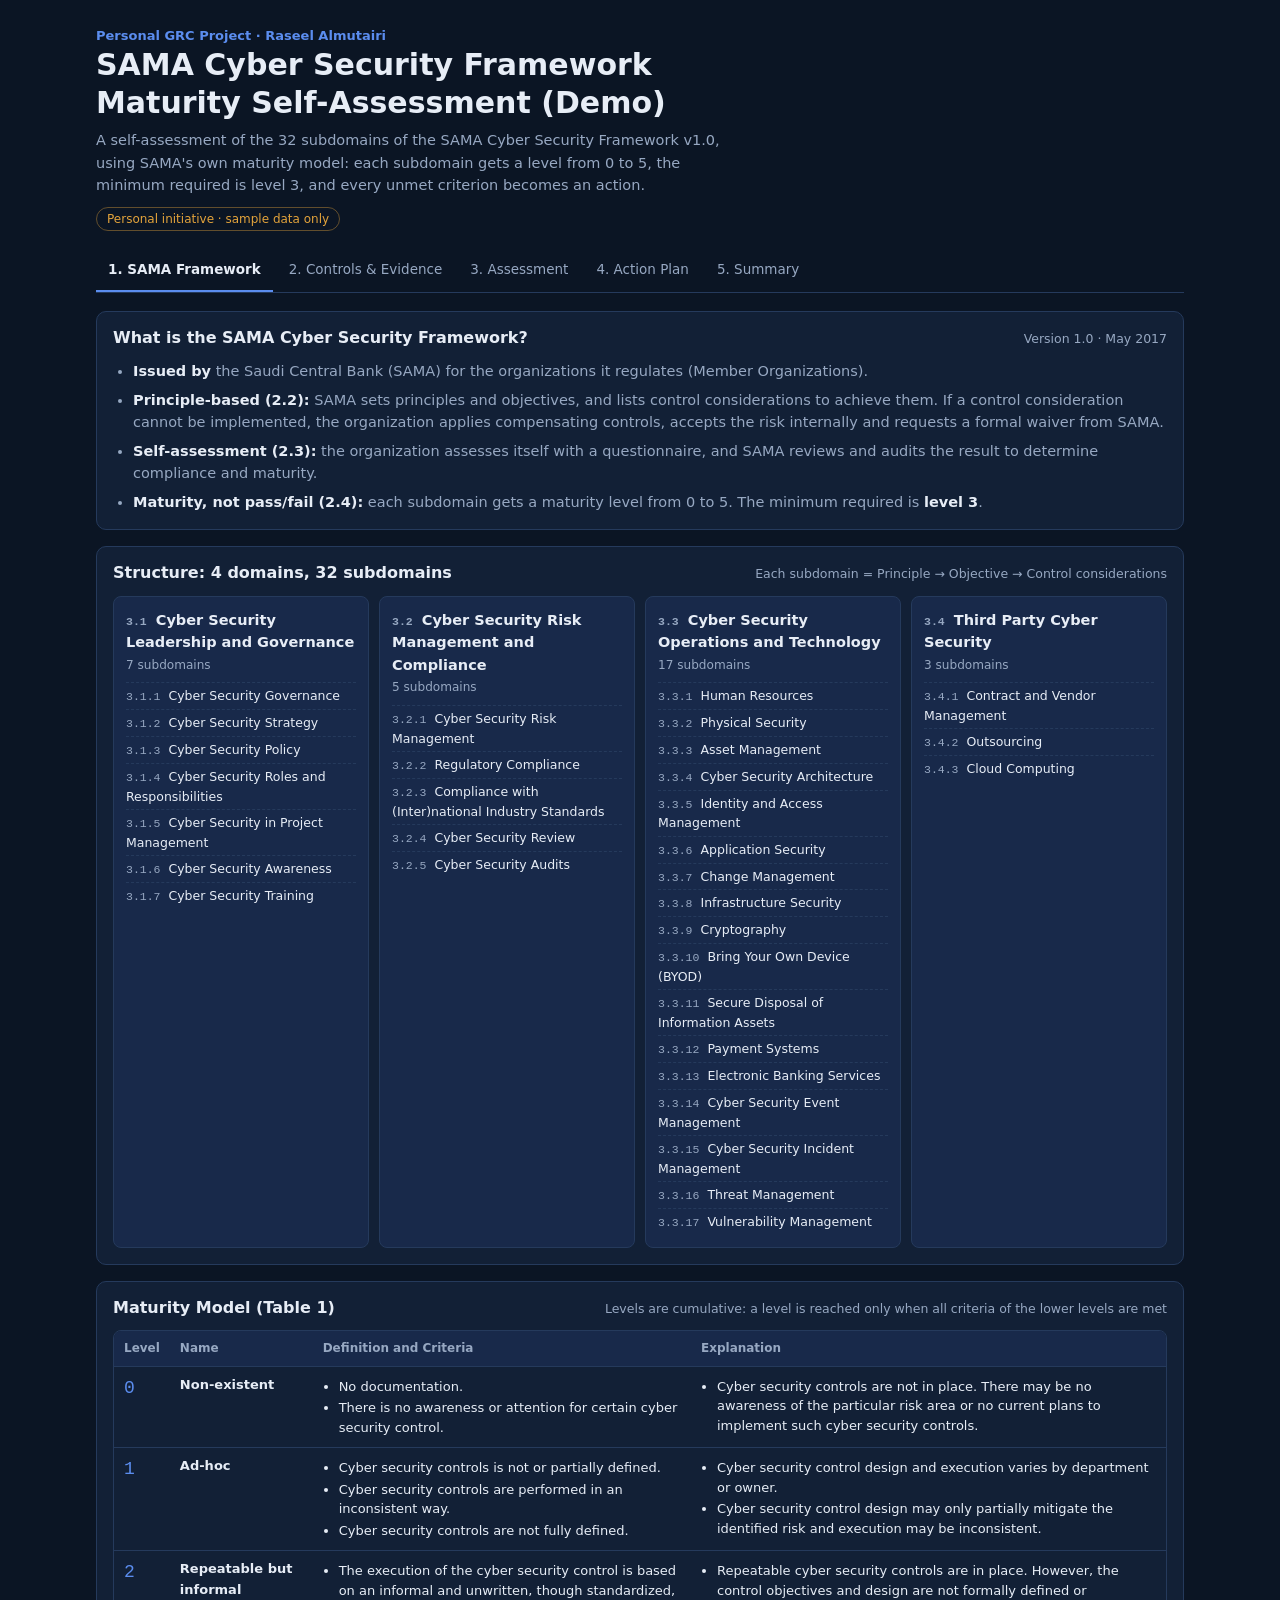
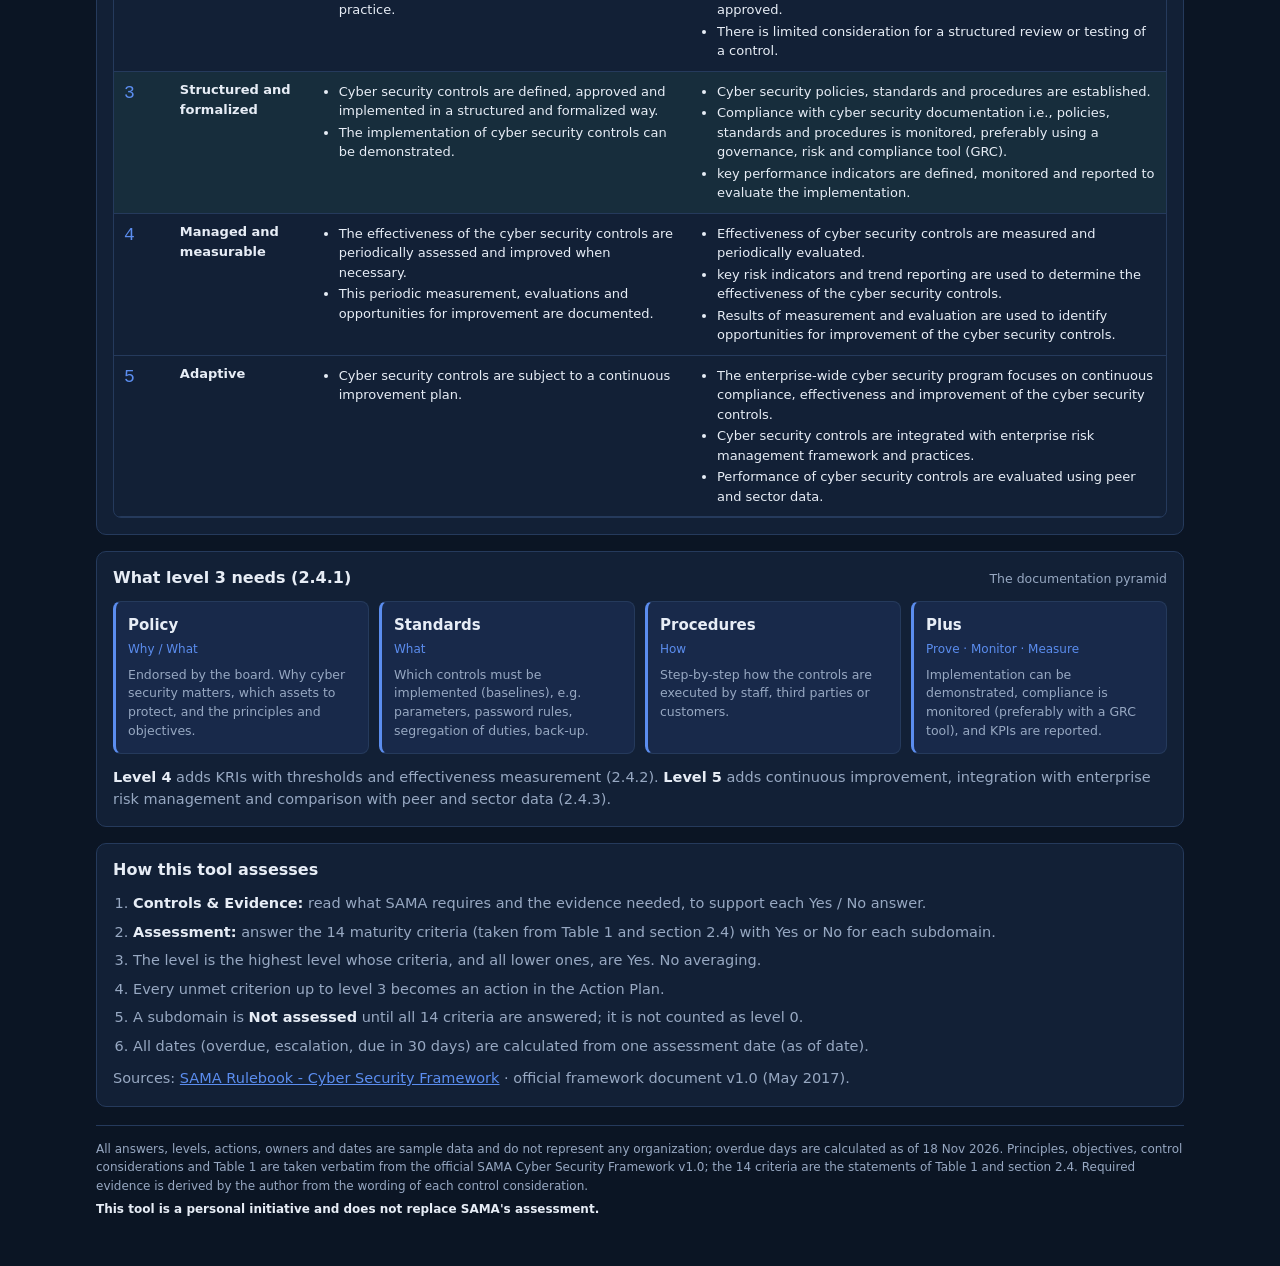
==== commit c7509f57: "SAMA tool v1.1: fixes after technical review" ====
--- a/sama-tool/index.html
+++ b/sama-tool/index.html
@@ -4,14 +4,13 @@
 <meta charset="utf-8">
 <meta name="viewport" content="width=device-width, initial-scale=1">
 <title>SAMA CSF Maturity Self-Assessment Tool</title>
-<link rel="preconnect" href="https://fonts.googleapis.com">
-<link href="https://fonts.googleapis.com/css2?family=IBM+Plex+Sans:wght@400;500;600;700&family=IBM+Plex+Mono:wght@500&display=swap" rel="stylesheet">
+<meta http-equiv="Content-Security-Policy" content="default-src 'none'; style-src 'unsafe-inline'; script-src 'unsafe-inline'; img-src data:; base-uri 'none'; form-action 'none'">
 <style>
 :root{
   /* Layout: header, tab bar, one view at a time (overview first); same structure as the NCA compliance tool */
   --bg:#0B1524; --panel:#122036; --panel2:#18294A; --line:#253A5C; --ink:#E7EDF6; --muted:#97A8C2; --accent:#5B8DEF;
   --good:#4FBF83; --warn:#E3A33B; --bad:#E2615B; --na:#5F6F88;
-  --font:"IBM Plex Sans",system-ui,"Segoe UI",sans-serif; --mono:"IBM Plex Mono",ui-monospace,monospace;
+  --font:system-ui,-apple-system,"Segoe UI",Roboto,Arial,sans-serif; --mono:ui-monospace,"SF Mono",Menlo,Consolas,monospace;
   color-scheme:dark;
 }
 *{box-sizing:border-box}
@@ -102,7 +101,6 @@
 .sh{font-size:13px;font-weight:600;margin:4px 0 6px}
 @media (max-width:640px){.ctl{grid-template-columns:1fr}}
 .res{font-size:13px;color:var(--ink);background:var(--panel2);border-radius:8px;padding:10px 12px}
-.st.Addressed{color:var(--good);background:rgba(79,191,131,.13)} .st.Partially{color:var(--warn);background:rgba(227,163,59,.13)} .st.Not{color:var(--bad);background:rgba(226,97,91,.13)}
 @media (max-width:640px){.qs>summary{grid-template-columns:54px 1fr}.qs>summary .lvbadge,.qs>summary .gp{grid-column:2;justify-self:start}.lvg{grid-template-columns:1fr}}
 .ft{line-height:1.6;min-width:320px;white-space:pre-wrap}
 .sg td{background:var(--panel2);color:var(--ink);font-size:12.5px;line-height:1.55;border-top:2px solid var(--accent)} .sg i{color:var(--muted);font-style:normal;font-weight:600}
@@ -119,6 +117,9 @@
 .escm .e0{border-left-color:var(--good)} .escm .e1{border-left-color:#d4c34a} .escm .e2{border-left-color:var(--warn)} .escm .e3{border-left-color:var(--bad)} .escm .e4{border-left-color:#ff2d55} .escm .ra{border-left-color:#a78bfa}
 td.esc{font-size:12px;font-weight:600} td.esc small{display:block;color:var(--muted);font-weight:400} td.e2{color:var(--warn)} td.e3{color:var(--bad)} td.e4{color:#ff5c7a} td.ra{color:#c4b5fd} td.e0{color:var(--muted);font-weight:400} td.e1{color:#d4c34a}
 .st.RiskAccepted{color:#c4b5fd;background:rgba(167,139,250,.15)}
+.st.rs{background:rgba(240,180,80,.15);color:var(--warn);margin-left:4px}
+.em summary{cursor:pointer;color:var(--accent);font-size:12.5px;white-space:nowrap}
+.em pre{white-space:pre-wrap;font-size:11.5px;line-height:1.45;background:var(--panel2);border:1px solid var(--line);border-radius:6px;padding:10px;min-width:340px;margin:6px 0 0;color:var(--ink)}
 </style>
 
 </head>
@@ -126,7 +127,7 @@
 <main class="wrap">
 <header>
   <div class="eyebrow">Personal GRC Project · Raseel Almutairi</div>
-  <h1>SAMA Cyber Security Framework Maturity Self-Assessment Tool</h1>
+  <h1>SAMA Cyber Security Framework Maturity Self-Assessment (Demo)</h1>
   <p class="sub">A self-assessment of the 32 subdomains of the SAMA Cyber Security Framework v1.0, using SAMA's own maturity model: each subdomain gets a level from 0 to 5, the minimum required is level 3, and every unmet criterion becomes an action.</p>
   <div class="note">Personal initiative · sample data only</div>
 </header>
@@ -159,6 +160,8 @@
       <li><b>Assessment:</b> answer the 14 maturity criteria (taken from Table 1 and section 2.4) with Yes or No for each subdomain.</li>
       <li>The level is the highest level whose criteria, and all lower ones, are Yes. No averaging.</li>
       <li>Every unmet criterion up to level 3 becomes an action in the Action Plan.</li>
+      <li>A subdomain is <b>Not assessed</b> until all 14 criteria are answered; it is not counted as level 0.</li>
+      <li>All dates (overdue, escalation, due in 30 days) are calculated from one assessment date (as of date).</li>
     </ol>
     <p style="margin:10px 0 0;color:var(--muted)">Sources: <a href="https://rulebook.sama.gov.sa/en/entiresection/3850">SAMA Rulebook - Cyber Security Framework</a> · official framework document v1.0 (May 2017).</p></div>
 </section>
@@ -179,12 +182,12 @@
 
 <section class="view" id="v-plan">
   <div class="panel"><div class="ph"><h2>Action Plan to Level 3</h2><p id="gcount"></p></div>
-    <p style="margin:0 0 10px;color:var(--muted);max-width:85ch">Generated automatically from the assessment: every criterion up to level 3 answered No becomes an action. Closing all actions of a subdomain moves it to level 3.</p>
+    <p style="margin:0 0 10px;color:var(--muted);max-width:85ch">Generated automatically from the assessment: every criterion up to level 3 answered No becomes an action. Closing an action does not change the answer or the level: the criterion stays No until it is re-assessed with evidence in the Assessment. Closed actions are flagged <b>Re-assess</b>. Risk accepted actions stay unmet; their target date is the acceptance expiry date.</p>
     <div class="escm"><div class="e2"><b>1st Escalation</b><span>To: Control owner<br>CC: GRC Manager, Line Manager</span></div><div class="e3"><b>2nd Escalation</b><span>To: Line Manager<br>CC: GRC Manager, Head of Department</span></div><div class="e4"><b>3rd Escalation</b><span>To: Head of Department<br>CC: GRC Manager, CISO</span></div><div class="ra"><b>Risk accepted</b><span>Risk owner sign-off (3.2.1.3); SAMA waiver if needed (2.2)</span></div></div>
     <p style="margin:0 0 12px;color:var(--muted);font-size:12.5px">The GRC team decides when to escalate and to which stage; the next escalation is due 3 days after each escalation is sent. If an action is still open after the 3rd escalation, it is reported to the Cyber Security Committee, which monitors cyber security risks (SAMA CSF 3.1.4).</p>
     <div class="filters" id="gp" role="group" aria-label="Filter by priority"></div>
     <div class="filters" id="gs" role="group" aria-label="Filter by status"></div>
-    <div class="tw"><table><thead><tr><th>ID</th><th>Subdomain</th><th>Missing criterion</th><th>Action</th><th>Owner</th><th>Priority</th><th>Target date</th><th>Status</th><th>Escalation</th></tr></thead><tbody id="gt"></tbody></table></div></div>
+    <div class="tw"><table><thead><tr><th>ID</th><th>Subdomain</th><th>Missing criterion</th><th>Action</th><th>Owner</th><th>Priority</th><th>Target date</th><th>Status</th><th>Escalation</th><th>Email</th></tr></thead><tbody id="gt"></tbody></table></div></div>
 </section>
 
 <section class="view" id="v-summary">
@@ -195,23 +198,24 @@
 </section>
 
 <footer>
-  <div>All answers, levels, actions, owners and dates are sample data and do not represent any organization. Principles, objectives, control considerations and Table 1 are taken verbatim from the official SAMA Cyber Security Framework v1.0; the 14 criteria are the statements of Table 1 and section 2.4. Required evidence is derived by the author from the wording of each control consideration.</div>
+  <div>All answers, levels, actions, owners and dates are sample data and do not represent any organization; overdue days are calculated as of 18 Nov 2026. Principles, objectives, control considerations and Table 1 are taken verbatim from the official SAMA Cyber Security Framework v1.0; the 14 criteria are the statements of Table 1 and section 2.4. Required evidence is derived by the author from the wording of each control consideration.</div>
   <div><b style="color:var(--ink)">This tool is a personal initiative and does not replace SAMA's assessment.</b></div>
 </footer>
 </main>
 <script>
-const SUBS=[{"sid": "3.1.1", "sub": "Cyber Security Governance", "dom": "3.1", "domain": "Leadership & Governance", "owner": "Cyber Security", "ans": {"L1a": "Yes", "L2a": "Yes", "L3a": "Yes", "L3b": "Yes", "L3c": "Yes", "L3d": "Yes", "L3e": "Yes", "L3f": "Yes", "L4a": "Yes", "L4b": "No", "L4c": "No", "L5a": "No", "L5b": "No", "L5c": "No"}, "ev": {"L1a": "Activity records for Cyber Security Governance", "L2a": "Records showing the same practice repeated (last 2 cycles)", "L3a": "POL-311 Cyber Security Governance section of the Cyber Security Policy, board approved", "L3b": "STD-311 Cyber Security Governance Standard, approved", "L3c": "PRC-311 Cyber Security Governance Procedure, approved", "L3d": "EVD-311 implementation evidence pack (records, configurations)", "L3e": "GRC compliance monitoring report, latest quarter", "L3f": "KPI report to the cyber security committee, latest quarter", "L4a": "Annual effectiveness assessment report", "L4b": "Gap: No KRIs or thresholds defined", "L4c": "Gap: Measurements and improvements not documented", "L5a": "Gap: No continuous improvement plan", "L5b": "Gap: Not integrated with the ERM framework", "L5c": "Gap: No peer or sector benchmarking"}, "level": 3, "pr": "A cyber security governance structure should be defined and implemented, and should be endorsed by the board.", "ob": "To direct and control the overall approach to cyber security within the Member Organization.", "subsec": []}, {"sid": "3.1.2", "sub": "Cyber Security Strategy", "dom": "3.1", "domain": "Leadership & Governance", "owner": "Cyber Security", "ans": {"L1a": "Yes", "L2a": "Yes", "L3a": "No", "L3b": "No", "L3c": "Yes", "L3d": "No", "L3e": "No", "L3f": "Yes", "L4a": "No", "L4b": "No", "L4c": "No", "L5a": "No", "L5b": "No", "L5c": "No"}, "ev": {"L1a": "Activity records for Cyber Security Strategy", "L2a": "Records showing the same practice repeated (last 2 cycles)", "L3a": "Gap: Policy section missing or not approved by the board", "L3b": "Gap: No approved standard; only informal settings", "L3c": "PRC-312 Cyber Security Strategy Procedure, approved", "L3d": "Gap: Implementation cannot be demonstrated with records", "L3e": "Gap: No compliance monitoring performed", "L3f": "KPI report to the cyber security committee, latest quarter", "L4a": "Gap: No effectiveness assessment performed", "L4b": "Gap: No KRIs or thresholds defined", "L4c": "Gap: Measurements and improvements not documented", "L5a": "Gap: No continuous improvement plan", "L5b": "Gap: Not integrated with the ERM framework", "L5c": "Gap: No peer or sector benchmarking"}, "level": 2, "pr": "A cyber security strategy should be defined and aligned with the Member Organization's strategic objectives, as well as with the Banking Sector's cyber security strategy.", "ob": "To ensure that cyber security initiatives and projects within the Member Organization contribute to the Member Organization's strategic objectives and are aligned with the Banking Sector's cyber security strategy.", "subsec": []}, {"sid": "3.1.3", "sub": "Cyber Security Policy", "dom": "3.1", "domain": "Leadership & Governance", "owner": "GRC", "ans": {"L1a": "Yes", "L2a": "Yes", "L3a": "Yes", "L3b": "Yes", "L3c": "Yes", "L3d": "Yes", "L3e": "Yes", "L3f": "Yes", "L4a": "No", "L4b": "Yes", "L4c": "No", "L5a": "No", "L5b": "No", "L5c": "No"}, "ev": {"L1a": "Activity records for Cyber Security Policy", "L2a": "Records showing the same practice repeated (last 2 cycles)", "L3a": "POL-313 Cyber Security Policy section of the Cyber Security Policy, board approved", "L3b": "STD-313 Cyber Security Policy Standard, approved", "L3c": "PRC-313 Cyber Security Policy Procedure, approved", "L3d": "EVD-313 implementation evidence pack (records, configurations)", "L3e": "GRC compliance monitoring report, latest quarter", "L3f": "KPI report to the cyber security committee, latest quarter", "L4a": "Gap: No effectiveness assessment performed", "L4b": "KRI report with thresholds and trend", "L4c": "Gap: Measurements and improvements not documented", "L5a": "Gap: No continuous improvement plan", "L5b": "Gap: Not integrated with the ERM framework", "L5c": "Gap: No peer or sector benchmarking"}, "level": 3, "pr": "A cyber security policy should be defined, approved and communicated.", "ob": "To document the Member Organization's commitment and objectives of cyber security, and to communicate this to the relevant stakeholders.", "subsec": []}, {"sid": "3.1.4", "sub": "Cyber Security Roles and Responsibilities", "dom": "3.1", "domain": "Leadership & Governance", "owner": "HR", "ans": {"L1a": "Yes", "L2a": "Yes", "L3a": "Yes", "L3b": "Yes", "L3c": "Yes", "L3d": "Yes", "L3e": "Yes", "L3f": "Yes", "L4a": "Yes", "L4b": "No", "L4c": "No", "L5a": "No", "L5b": "No", "L5c": "No"}, "ev": {"L1a": "Activity records for Cyber Security Roles and Responsibilities", "L2a": "Records showing the same practice repeated (last 2 cycles)", "L3a": "POL-314 Cyber Security Roles and Responsibilities section of the Cyber Security Policy, board approved", "L3b": "STD-314 Cyber Security Roles and Responsibilities Standard, approved", "L3c": "PRC-314 Cyber Security Roles and Responsibilities Procedure, approved", "L3d": "EVD-314 implementation evidence pack (records, configurations)", "L3e": "GRC compliance monitoring report, latest quarter", "L3f": "KPI report to the cyber security committee, latest quarter", "L4a": "Annual effectiveness assessment report", "L4b": "Gap: No KRIs or thresholds defined", "L4c": "Gap: Measurements and improvements not documented", "L5a": "Gap: No continuous improvement plan", "L5b": "Gap: Not integrated with the ERM framework", "L5c": "Gap: No peer or sector benchmarking"}, "level": 3, "pr": "Responsibilities to implement, maintain, support and promote cyber security should be defined throughout the Member Organization. Additionally, all parties involved in cyber security should understand and take their role and responsibilities.", "ob": "To ensure that relevant stakeholders are aware of the responsibilities with regard to cyber security and apply cyber security controls throughout the Member Organization.", "subsec": []}, {"sid": "3.1.5", "sub": "Cyber Security in Project Management", "dom": "3.1", "domain": "Leadership & Governance", "owner": "PMO", "ans": {"L1a": "Yes", "L2a": "Yes", "L3a": "No", "L3b": "No", "L3c": "Yes", "L3d": "No", "L3e": "No", "L3f": "Yes", "L4a": "No", "L4b": "No", "L4c": "No", "L5a": "No", "L5b": "No", "L5c": "No"}, "ev": {"L1a": "Activity records for Cyber Security in Project Management", "L2a": "Records showing the same practice repeated (last 2 cycles)", "L3a": "Gap: Policy section missing or not approved by the board", "L3b": "Gap: No approved standard; only informal settings", "L3c": "PRC-315 Cyber Security in Project Management Procedure, approved", "L3d": "Gap: Implementation cannot be demonstrated with records", "L3e": "Gap: No compliance monitoring performed", "L3f": "KPI report to the cyber security committee, latest quarter", "L4a": "Gap: No effectiveness assessment performed", "L4b": "Gap: No KRIs or thresholds defined", "L4c": "Gap: Measurements and improvements not documented", "L5a": "Gap: No continuous improvement plan", "L5b": "Gap: Not integrated with the ERM framework", "L5c": "Gap: No peer or sector benchmarking"}, "level": 2, "pr": "Cyber security should be addressed in project management and project governance.", "ob": "To ensure that the all the Member Organization's projects meet cyber security requirements.", "subsec": []}, {"sid": "3.1.6", "sub": "Cyber Security Awareness", "dom": "3.1", "domain": "Leadership & Governance", "owner": "GRC", "ans": {"L1a": "Yes", "L2a": "Yes", "L3a": "Yes", "L3b": "Yes", "L3c": "Yes", "L3d": "Yes", "L3e": "Yes", "L3f": "Yes", "L4a": "No", "L4b": "Yes", "L4c": "No", "L5a": "No", "L5b": "No", "L5c": "No"}, "ev": {"L1a": "Activity records for Cyber Security Awareness", "L2a": "Records showing the same practice repeated (last 2 cycles)", "L3a": "POL-316 Cyber Security Awareness section of the Cyber Security Policy, board approved", "L3b": "STD-316 Cyber Security Awareness Standard, approved", "L3c": "PRC-316 Cyber Security Awareness Procedure, approved", "L3d": "EVD-316 implementation evidence pack (records, configurations)", "L3e": "GRC compliance monitoring report, latest quarter", "L3f": "KPI report to the cyber security committee, latest quarter", "L4a": "Gap: No effectiveness assessment performed", "L4b": "KRI report with thresholds and trend", "L4c": "Gap: Measurements and improvements not documented", "L5a": "Gap: No continuous improvement plan", "L5b": "Gap: Not integrated with the ERM framework", "L5c": "Gap: No peer or sector benchmarking"}, "level": 3, "pr": "A cyber security awareness program should be defined and conducted for staff, third parties and customers of the Member Organization.", "ob": "To create a cyber security risk-aware culture where the Member Organization's staff, third parties and customers make effective risk-based decisions which protect the Member Organization's information.", "subsec": []}, {"sid": "3.1.7", "sub": "Cyber Security Training", "dom": "3.1", "domain": "Leadership & Governance", "owner": "HR", "ans": {"L1a": "Yes", "L2a": "Yes", "L3a": "Yes", "L3b": "No", "L3c": "No", "L3d": "Yes", "L3e": "No", "L3f": "No", "L4a": "No", "L4b": "No", "L4c": "No", "L5a": "No", "L5b": "No", "L5c": "No"}, "ev": {"L1a": "Activity records for Cyber Security Training", "L2a": "Records showing the same practice repeated (last 2 cycles)", "L3a": "POL-317 Cyber Security Training section of the Cyber Security Policy, board approved", "L3b": "Gap: No approved standard; only informal settings", "L3c": "Gap: Procedure not documented or not approved", "L3d": "EVD-317 implementation evidence pack (records, configurations)", "L3e": "Gap: No compliance monitoring performed", "L3f": "Gap: No KPIs defined or reported", "L4a": "Gap: No effectiveness assessment performed", "L4b": "Gap: No KRIs or thresholds defined", "L4c": "Gap: Measurements and improvements not documented", "L5a": "Gap: No continuous improvement plan", "L5b": "Gap: Not integrated with the ERM framework", "L5c": "Gap: No peer or sector benchmarking"}, "level": 2, "pr": "Staff of the Member Organization should be provided with training regarding how to operate the Member Organization's systems securely and to address and apply cyber security controls.", "ob": "To ensure that staff of the Member Organization are equipped with the skills and required knowledge to protect the Member Organization's information assets and to fulfil their cyber security responsibilities.", "subsec": []}, {"sid": "3.2.1", "sub": "Cyber Security Risk Management", "dom": "3.2", "domain": "Risk Management & Compliance", "owner": "GRC", "ans": {"L1a": "Yes", "L2a": "Yes", "L3a": "Yes", "L3b": "Yes", "L3c": "Yes", "L3d": "Yes", "L3e": "Yes", "L3f": "Yes", "L4a": "No", "L4b": "No", "L4c": "Yes", "L5a": "No", "L5b": "No", "L5c": "No"}, "ev": {"L1a": "Activity records for Cyber Security Risk Management", "L2a": "Records showing the same practice repeated (last 2 cycles)", "L3a": "POL-321 Cyber Security Risk Management section of the Cyber Security Policy, board approved", "L3b": "STD-321 Cyber Security Risk Management Standard, approved", "L3c": "PRC-321 Cyber Security Risk Management Procedure, approved", "L3d": "EVD-321 implementation evidence pack (records, configurations)", "L3e": "GRC compliance monitoring report, latest quarter", "L3f": "KPI report to the cyber security committee, latest quarter", "L4a": "Gap: No effectiveness assessment performed", "L4b": "Gap: No KRIs or thresholds defined", "L4c": "Improvement log with measurement results", "L5a": "Gap: No continuous improvement plan", "L5b": "Gap: Not integrated with the ERM framework", "L5c": "Gap: No peer or sector benchmarking"}, "level": 3, "pr": "A cyber security risk management process should be defined, approved and implemented, and should be aligned with the Member Organization's enterprise risk management process.", "ob": "To ensure cyber security risks are properly managed to protect the confidentiality, integrity and availability of the Member Organization's information assets, and to ensure the cyber security risk management process is aligned with the Member Organization's enterprise risk management process.", "subsec": [{"id": "3.2.1.1", "name": "Cyber Security Risk Identification", "pr": "Cyber security risk identification should be performed and should include the Member Organization's relevant assets, threats, existing controls and vulnerabilities.", "ob": "To find, recognize and describe the Member Organization's cyber security risks."}, {"id": "3.2.1.2", "name": "Cyber Security Risk Analysis", "pr": "A cyber security risk analysis should be conducted based on the likelihood that the identified cyber security risks will occur and their resulting impact.", "ob": "To analyze and determine the nature and the level of the identified cyber security risks."}, {"id": "3.2.1.3", "name": "Cyber Security Risk Response", "pr": "The cyber security risks of a Member Organization should be treated.", "ob": "To ensure cyber security risks are treated (i.e., accepted, avoided, transferred or mitigated)."}, {"id": "3.2.1.4", "name": "Cyber Risk Monitoring and Review", "pr": "The progress cyber security risk treatment should be monitored and the effectiveness of revised or newly implemented cyber security controls should be reviewed.", "ob": "To ensure that the cyber security risk treatment is performed according to the treatment plans. To ensure that the revised or newly implemented cyber security controls are effective."}]}, {"sid": "3.2.2", "sub": "Regulatory Compliance", "dom": "3.2", "domain": "Risk Management & Compliance", "owner": "Compliance", "ans": {"L1a": "Yes", "L2a": "Yes", "L3a": "Yes", "L3b": "Yes", "L3c": "Yes", "L3d": "Yes", "L3e": "Yes", "L3f": "Yes", "L4a": "No", "L4b": "Yes", "L4c": "No", "L5a": "No", "L5b": "No", "L5c": "No"}, "ev": {"L1a": "Activity records for Regulatory Compliance", "L2a": "Records showing the same practice repeated (last 2 cycles)", "L3a": "POL-322 Regulatory Compliance section of the Cyber Security Policy, board approved", "L3b": "STD-322 Regulatory Compliance Standard, approved", "L3c": "PRC-322 Regulatory Compliance Procedure, approved", "L3d": "EVD-322 implementation evidence pack (records, configurations)", "L3e": "GRC compliance monitoring report, latest quarter", "L3f": "KPI report to the cyber security committee, latest quarter", "L4a": "Gap: No effectiveness assessment performed", "L4b": "KRI report with thresholds and trend", "L4c": "Gap: Measurements and improvements not documented", "L5a": "Gap: No continuous improvement plan", "L5b": "Gap: Not integrated with the ERM framework", "L5c": "Gap: No peer or sector benchmarking"}, "level": 3, "pr": "A process should be established by the Member Organization to identify, communicate and comply with the cyber security implications of relevant regulations.", "ob": "To comply with regulations affecting cyber security of the Member Organization.", "subsec": []}, {"sid": "3.2.3", "sub": "Compliance with (Inter)national Industry Standards", "dom": "3.2", "domain": "Risk Management & Compliance", "owner": "Compliance", "ans": {"L1a": "Yes", "L2a": "Yes", "L3a": "Yes", "L3b": "No", "L3c": "No", "L3d": "Yes", "L3e": "No", "L3f": "No", "L4a": "No", "L4b": "No", "L4c": "No", "L5a": "No", "L5b": "No", "L5c": "No"}, "ev": {"L1a": "Activity records for Compliance with (Inter)national Industry Standards", "L2a": "Records showing the same practice repeated (last 2 cycles)", "L3a": "POL-323 Compliance with (Inter)national Industry Standards section of the Cyber Security Policy, board approved", "L3b": "Gap: No approved standard; only informal settings", "L3c": "Gap: Procedure not documented or not approved", "L3d": "EVD-323 implementation evidence pack (records, configurations)", "L3e": "Gap: No compliance monitoring performed", "L3f": "Gap: No KPIs defined or reported", "L4a": "Gap: No effectiveness assessment performed", "L4b": "Gap: No KRIs or thresholds defined", "L4c": "Gap: Measurements and improvements not documented", "L5a": "Gap: No continuous improvement plan", "L5b": "Gap: Not integrated with the ERM framework", "L5c": "Gap: No peer or sector benchmarking"}, "level": 2, "pr": "The Member Organization should comply with mandatory (inter)national industry standards.", "ob": "To comply with mandatory (inter)national industry standards.", "subsec": []}, {"sid": "3.2.4", "sub": "Cyber Security Review", "dom": "3.2", "domain": "Risk Management & Compliance", "owner": "GRC", "ans": {"L1a": "Yes", "L2a": "Yes", "L3a": "No", "L3b": "No", "L3c": "Yes", "L3d": "No", "L3e": "No", "L3f": "Yes", "L4a": "No", "L4b": "No", "L4c": "No", "L5a": "No", "L5b": "No", "L5c": "No"}, "ev": {"L1a": "Activity records for Cyber Security Review", "L2a": "Records showing the same practice repeated (last 2 cycles)", "L3a": "Gap: Policy section missing or not approved by the board", "L3b": "Gap: No approved standard; only informal settings", "L3c": "PRC-324 Cyber Security Review Procedure, approved", "L3d": "Gap: Implementation cannot be demonstrated with records", "L3e": "Gap: No compliance monitoring performed", "L3f": "KPI report to the cyber security committee, latest quarter", "L4a": "Gap: No effectiveness assessment performed", "L4b": "Gap: No KRIs or thresholds defined", "L4c": "Gap: Measurements and improvements not documented", "L5a": "Gap: No continuous improvement plan", "L5b": "Gap: Not integrated with the ERM framework", "L5c": "Gap: No peer or sector benchmarking"}, "level": 2, "pr": "The cyber security status of the Member Organization's information assets should be subject to periodic cyber security review.", "ob": "To ascertain whether the cyber security controls are securely designed and implemented, and the effectiveness of these controls is being monitored.", "subsec": []}, {"sid": "3.2.5", "sub": "Cyber Security Audits", "dom": "3.2", "domain": "Risk Management & Compliance", "owner": "Internal Audit", "ans": {"L1a": "Yes", "L2a": "Yes", "L3a": "Yes", "L3b": "Yes", "L3c": "Yes", "L3d": "Yes", "L3e": "Yes", "L3f": "Yes", "L4a": "No", "L4b": "Yes", "L4c": "No", "L5a": "No", "L5b": "No", "L5c": "No"}, "ev": {"L1a": "Activity records for Cyber Security Audits", "L2a": "Records showing the same practice repeated (last 2 cycles)", "L3a": "POL-325 Cyber Security Audits section of the Cyber Security Policy, board approved", "L3b": "STD-325 Cyber Security Audits Standard, approved", "L3c": "PRC-325 Cyber Security Audits Procedure, approved", "L3d": "EVD-325 implementation evidence pack (records, configurations)", "L3e": "GRC compliance monitoring report, latest quarter", "L3f": "KPI report to the cyber security committee, latest quarter", "L4a": "Gap: No effectiveness assessment performed", "L4b": "KRI report with thresholds and trend", "L4c": "Gap: Measurements and improvements not documented", "L5a": "Gap: No continuous improvement plan", "L5b": "Gap: Not integrated with the ERM framework", "L5c": "Gap: No peer or sector benchmarking"}, "level": 3, "pr": "The cyber security status of the Member Organization's information assets should be subject to thorough, independent and regular cyber security audits performed in accordance with generally accepted auditing standards and SAMA cyber security framework.", "ob": "To ascertain with reasonable assurance whether the cyber security controls are securely designed and implemented, and whether the effectiveness of these controls is being monitored.", "subsec": []}, {"sid": "3.3.1", "sub": "Human Resources", "dom": "3.3", "domain": "Operations & Technology", "owner": "HR", "ans": {"L1a": "Yes", "L2a": "Yes", "L3a": "Yes", "L3b": "Yes", "L3c": "Yes", "L3d": "Yes", "L3e": "Yes", "L3f": "Yes", "L4a": "Yes", "L4b": "No", "L4c": "No", "L5a": "No", "L5b": "No", "L5c": "No"}, "ev": {"L1a": "Activity records for Human Resources", "L2a": "Records showing the same practice repeated (last 2 cycles)", "L3a": "POL-331 Human Resources section of the Cyber Security Policy, board approved", "L3b": "STD-331 Human Resources Standard, approved", "L3c": "PRC-331 Human Resources Procedure, approved", "L3d": "EVD-331 implementation evidence pack (records, configurations)", "L3e": "GRC compliance monitoring report, latest quarter", "L3f": "KPI report to the cyber security committee, latest quarter", "L4a": "Annual effectiveness assessment report", "L4b": "Gap: No KRIs or thresholds defined", "L4c": "Gap: Measurements and improvements not documented", "L5a": "Gap: No continuous improvement plan", "L5b": "Gap: Not integrated with the ERM framework", "L5c": "Gap: No peer or sector benchmarking"}, "level": 3, "pr": "The Member Organization should incorporate cyber security requirements into human resources processes.", "ob": "To ensure that Member Organization staff's cyber security responsibilities are embedded in staff agreements and staff are being screened before and during their employment lifecycle.", "subsec": []}, {"sid": "3.3.2", "sub": "Physical Security", "dom": "3.3", "domain": "Operations & Technology", "owner": "Facilities", "ans": {"L1a": "Yes", "L2a": "Yes", "L3a": "Yes", "L3b": "Yes", "L3c": "Yes", "L3d": "Yes", "L3e": "Yes", "L3f": "Yes", "L4a": "No", "L4b": "No", "L4c": "Yes", "L5a": "No", "L5b": "No", "L5c": "No"}, "ev": {"L1a": "Activity records for Physical Security", "L2a": "Records showing the same practice repeated (last 2 cycles)", "L3a": "POL-332 Physical Security section of the Cyber Security Policy, board approved", "L3b": "STD-332 Physical Security Standard, approved", "L3c": "PRC-332 Physical Security Procedure, approved", "L3d": "EVD-332 implementation evidence pack (records, configurations)", "L3e": "GRC compliance monitoring report, latest quarter", "L3f": "KPI report to the cyber security committee, latest quarter", "L4a": "Gap: No effectiveness assessment performed", "L4b": "Gap: No KRIs or thresholds defined", "L4c": "Improvement log with measurement results", "L5a": "Gap: No continuous improvement plan", "L5b": "Gap: Not integrated with the ERM framework", "L5c": "Gap: No peer or sector benchmarking"}, "level": 3, "pr": "The Member Organization should ensure all facilities which host information assets are physically protected against intentional and unintentional security events.", "ob": "To prevent unauthorized physical access to the Member Organization information assets and to ensure its protection.", "subsec": []}, {"sid": "3.3.3", "sub": "Asset Management", "dom": "3.3", "domain": "Operations & Technology", "owner": "IT Operations", "ans": {"L1a": "Yes", "L2a": "Yes", "L3a": "No", "L3b": "Yes", "L3c": "No", "L3d": "No", "L3e": "Yes", "L3f": "No", "L4a": "No", "L4b": "No", "L4c": "No", "L5a": "No", "L5b": "No", "L5c": "No"}, "ev": {"L1a": "Activity records for Asset Management", "L2a": "Records showing the same practice repeated (last 2 cycles)", "L3a": "Gap: Policy section missing or not approved by the board", "L3b": "STD-333 Asset Management Standard, approved", "L3c": "Gap: Procedure not documented or not approved", "L3d": "Gap: Implementation cannot be demonstrated with records", "L3e": "GRC compliance monitoring report, latest quarter", "L3f": "Gap: No KPIs defined or reported", "L4a": "Gap: No effectiveness assessment performed", "L4b": "Gap: No KRIs or thresholds defined", "L4c": "Gap: Measurements and improvements not documented", "L5a": "Gap: No continuous improvement plan", "L5b": "Gap: Not integrated with the ERM framework", "L5c": "Gap: No peer or sector benchmarking"}, "level": 2, "pr": "The Member Organization should define, approve, implement, communicate and monitor an asset management process, which supports an accurate, up-to-date and unified asset register.", "ob": "To support the Member Organization in having an accurate and up-to-date inventory and central insight in the physical / logical location and relevant details of all available information assets, in order to support its processes, such as financial, procurement, IT and cyber security processes.", "subsec": []}, {"sid": "3.3.4", "sub": "Cyber Security Architecture", "dom": "3.3", "domain": "Operations & Technology", "owner": "Security Architecture", "ans": {"L1a": "Yes", "L2a": "Yes", "L3a": "Yes", "L3b": "No", "L3c": "No", "L3d": "Yes", "L3e": "No", "L3f": "No", "L4a": "No", "L4b": "No", "L4c": "No", "L5a": "No", "L5b": "No", "L5c": "No"}, "ev": {"L1a": "Activity records for Cyber Security Architecture", "L2a": "Records showing the same practice repeated (last 2 cycles)", "L3a": "POL-334 Cyber Security Architecture section of the Cyber Security Policy, board approved", "L3b": "Gap: No approved standard; only informal settings", "L3c": "Gap: Procedure not documented or not approved", "L3d": "EVD-334 implementation evidence pack (records, configurations)", "L3e": "Gap: No compliance monitoring performed", "L3f": "Gap: No KPIs defined or reported", "L4a": "Gap: No effectiveness assessment performed", "L4b": "Gap: No KRIs or thresholds defined", "L4c": "Gap: Measurements and improvements not documented", "L5a": "Gap: No continuous improvement plan", "L5b": "Gap: Not integrated with the ERM framework", "L5c": "Gap: No peer or sector benchmarking"}, "level": 2, "pr": "The Member Organization should define, follow and review the cyber security architecture, which outlines the cyber security requirements in the enterprise architecture and addresses the design principles for developing cyber security capabilities.", "ob": "To support the Member Organization in achieving a strategic, consistent, cost effective and end-to-end cyber security architecture.", "subsec": []}, {"sid": "3.3.5", "sub": "Identity and Access Management", "dom": "3.3", "domain": "Operations & Technology", "owner": "IT Operations", "ans": {"L1a": "Yes", "L2a": "Yes", "L3a": "Yes", "L3b": "Yes", "L3c": "Yes", "L3d": "Yes", "L3e": "Yes", "L3f": "Yes", "L4a": "No", "L4b": "No", "L4c": "Yes", "L5a": "No", "L5b": "No", "L5c": "No"}, "ev": {"L1a": "Activity records for Identity and Access Management", "L2a": "Records showing the same practice repeated (last 2 cycles)", "L3a": "POL-335 Identity and Access Management section of the Cyber Security Policy, board approved", "L3b": "STD-335 Identity and Access Management Standard, approved", "L3c": "PRC-335 Identity and Access Management Procedure, approved", "L3d": "EVD-335 implementation evidence pack (records, configurations)", "L3e": "GRC compliance monitoring report, latest quarter", "L3f": "KPI report to the cyber security committee, latest quarter", "L4a": "Gap: No effectiveness assessment performed", "L4b": "Gap: No KRIs or thresholds defined", "L4c": "Improvement log with measurement results", "L5a": "Gap: No continuous improvement plan", "L5b": "Gap: Not integrated with the ERM framework", "L5c": "Gap: No peer or sector benchmarking"}, "level": 3, "pr": "The Member Organization should restrict access to its information assets in line with their business requirements based on the need-to-have or need-to-know principles.", "ob": "To ensure that the Member Organization only provides authorized and sufficient access privileges to approved users.", "subsec": []}, {"sid": "3.3.6", "sub": "Application Security", "dom": "3.3", "domain": "Operations & Technology", "owner": "App Development", "ans": {"L1a": "Yes", "L2a": "Yes", "L3a": "No", "L3b": "Yes", "L3c": "No", "L3d": "No", "L3e": "Yes", "L3f": "No", "L4a": "No", "L4b": "No", "L4c": "No", "L5a": "No", "L5b": "No", "L5c": "No"}, "ev": {"L1a": "Activity records for Application Security", "L2a": "Records showing the same practice repeated (last 2 cycles)", "L3a": "Gap: Policy section missing or not approved by the board", "L3b": "STD-336 Application Security Standard, approved", "L3c": "Gap: Procedure not documented or not approved", "L3d": "Gap: Implementation cannot be demonstrated with records", "L3e": "GRC compliance monitoring report, latest quarter", "L3f": "Gap: No KPIs defined or reported", "L4a": "Gap: No effectiveness assessment performed", "L4b": "Gap: No KRIs or thresholds defined", "L4c": "Gap: Measurements and improvements not documented", "L5a": "Gap: No continuous improvement plan", "L5b": "Gap: Not integrated with the ERM framework", "L5c": "Gap: No peer or sector benchmarking"}, "level": 2, "pr": "The Member Organization should define, approve and implement cyber security standards for application systems. The compliance with these standards should be monitored and the effectiveness of these controls should be measured and periodically evaluated.", "ob": "To ensure that sufficient cyber security controls are formally documented and implemented for all applications, and that the compliance is monitored and its effectiveness is evaluated periodically within the Member Organization.", "subsec": []}, {"sid": "3.3.7", "sub": "Change Management", "dom": "3.3", "domain": "Operations & Technology", "owner": "IT Operations", "ans": {"L1a": "Yes", "L2a": "Yes", "L3a": "Yes", "L3b": "Yes", "L3c": "Yes", "L3d": "Yes", "L3e": "Yes", "L3f": "Yes", "L4a": "Yes", "L4b": "No", "L4c": "No", "L5a": "No", "L5b": "No", "L5c": "No"}, "ev": {"L1a": "Activity records for Change Management", "L2a": "Records showing the same practice repeated (last 2 cycles)", "L3a": "POL-337 Change Management section of the Cyber Security Policy, board approved", "L3b": "STD-337 Change Management Standard, approved", "L3c": "PRC-337 Change Management Procedure, approved", "L3d": "EVD-337 implementation evidence pack (records, configurations)", "L3e": "GRC compliance monitoring report, latest quarter", "L3f": "KPI report to the cyber security committee, latest quarter", "L4a": "Annual effectiveness assessment report", "L4b": "Gap: No KRIs or thresholds defined", "L4c": "Gap: Measurements and improvements not documented", "L5a": "Gap: No continuous improvement plan", "L5b": "Gap: Not integrated with the ERM framework", "L5c": "Gap: No peer or sector benchmarking"}, "level": 3, "pr": "The Member Organization should define, approve and implement a change management process that controls all changes to information assets. The compliance with the process should be monitored and the effectiveness should be measured and periodically evaluated.", "ob": "To ensure that all change in the information assets within the Member Organization follow a strict change control process.", "subsec": []}, {"sid": "3.3.8", "sub": "Infrastructure Security", "dom": "3.3", "domain": "Operations & Technology", "owner": "IT Operations", "ans": {"L1a": "Yes", "L2a": "Yes", "L3a": "Yes", "L3b": "Yes", "L3c": "Yes", "L3d": "Yes", "L3e": "Yes", "L3f": "Yes", "L4a": "No", "L4b": "No", "L4c": "Yes", "L5a": "No", "L5b": "No", "L5c": "No"}, "ev": {"L1a": "Activity records for Infrastructure Security", "L2a": "Records showing the same practice repeated (last 2 cycles)", "L3a": "POL-338 Infrastructure Security section of the Cyber Security Policy, board approved", "L3b": "STD-338 Infrastructure Security Standard, approved", "L3c": "PRC-338 Infrastructure Security Procedure, approved", "L3d": "EVD-338 implementation evidence pack (records, configurations)", "L3e": "GRC compliance monitoring report, latest quarter", "L3f": "KPI report to the cyber security committee, latest quarter", "L4a": "Gap: No effectiveness assessment performed", "L4b": "Gap: No KRIs or thresholds defined", "L4c": "Improvement log with measurement results", "L5a": "Gap: No continuous improvement plan", "L5b": "Gap: Not integrated with the ERM framework", "L5c": "Gap: No peer or sector benchmarking"}, "level": 3, "pr": "The Member Organization should define, approve and implement cyber security standards for their infrastructure components. The compliance with these standards should be monitored and the effectiveness should be measured and periodically evaluated.", "ob": "To support that all cyber security controls within the infrastructure are formally documented and the compliance is monitored and its effectiveness is evaluated periodically within the Member Organization.", "subsec": []}, {"sid": "3.3.9", "sub": "Cryptography", "dom": "3.3", "domain": "Operations & Technology", "owner": "Security Architecture", "ans": {"L1a": "Yes", "L2a": "Yes", "L3a": "No", "L3b": "Yes", "L3c": "No", "L3d": "No", "L3e": "Yes", "L3f": "No", "L4a": "No", "L4b": "No", "L4c": "No", "L5a": "No", "L5b": "No", "L5c": "No"}, "ev": {"L1a": "Activity records for Cryptography", "L2a": "Records showing the same practice repeated (last 2 cycles)", "L3a": "Gap: Policy section missing or not approved by the board", "L3b": "STD-339 Cryptography Standard, approved", "L3c": "Gap: Procedure not documented or not approved", "L3d": "Gap: Implementation cannot be demonstrated with records", "L3e": "GRC compliance monitoring report, latest quarter", "L3f": "Gap: No KPIs defined or reported", "L4a": "Gap: No effectiveness assessment performed", "L4b": "Gap: No KRIs or thresholds defined", "L4c": "Gap: Measurements and improvements not documented", "L5a": "Gap: No continuous improvement plan", "L5b": "Gap: Not integrated with the ERM framework", "L5c": "Gap: No peer or sector benchmarking"}, "level": 2, "pr": "The use of cryptographic solutions within the Member Organizations should be defined, approved and implemented.", "ob": "To ensure that access to and integrity of sensitive information is protected and the originator of communication or transactions can be confirmed.", "subsec": []}, {"sid": "3.3.10", "sub": "Bring Your Own Device (BYOD)", "dom": "3.3", "domain": "Operations & Technology", "owner": "IT Operations", "ans": {"L1a": "Yes", "L2a": "No", "L3a": "No", "L3b": "No", "L3c": "No", "L3d": "No", "L3e": "No", "L3f": "No", "L4a": "No", "L4b": "No", "L4c": "No", "L5a": "No", "L5b": "No", "L5c": "No"}, "ev": {"L1a": "Activity records for Bring Your Own Device (BYOD)", "L2a": "Gap: Practice differs between teams; no consistent records", "L3a": "Gap: Policy section missing or not approved by the board", "L3b": "Gap: No approved standard; only informal settings", "L3c": "Gap: Procedure not documented or not approved", "L3d": "Gap: Implementation cannot be demonstrated with records", "L3e": "Gap: No compliance monitoring performed", "L3f": "Gap: No KPIs defined or reported", "L4a": "Gap: No effectiveness assessment performed", "L4b": "Gap: No KRIs or thresholds defined", "L4c": "Gap: Measurements and improvements not documented", "L5a": "Gap: No continuous improvement plan", "L5b": "Gap: Not integrated with the ERM framework", "L5c": "Gap: No peer or sector benchmarking"}, "level": 1, "pr": "When the Member Organization allows the use of personal devices (e.g., smartphones, tablets, laptops) for business purposes, the use should be supported by a defined, approved and implemented cyber security standard, additional staff agreements and a cyber security awareness training.", "ob": "To ensure that business and sensitive information of the Member Organization is securely handled by staff and protected during transmission and storage, when using personal devices.", "subsec": []}, {"sid": "3.3.11", "sub": "Secure Disposal of Information Assets", "dom": "3.3", "domain": "Operations & Technology", "owner": "IT Operations", "ans": {"L1a": "Yes", "L2a": "Yes", "L3a": "No", "L3b": "No", "L3c": "Yes", "L3d": "No", "L3e": "No", "L3f": "Yes", "L4a": "No", "L4b": "No", "L4c": "No", "L5a": "No", "L5b": "No", "L5c": "No"}, "ev": {"L1a": "Activity records for Secure Disposal of Information Assets", "L2a": "Records showing the same practice repeated (last 2 cycles)", "L3a": "Gap: Policy section missing or not approved by the board", "L3b": "Gap: No approved standard; only informal settings", "L3c": "PRC-3311 Secure Disposal of Information Assets Procedure, approved", "L3d": "Gap: Implementation cannot be demonstrated with records", "L3e": "Gap: No compliance monitoring performed", "L3f": "KPI report to the cyber security committee, latest quarter", "L4a": "Gap: No effectiveness assessment performed", "L4b": "Gap: No KRIs or thresholds defined", "L4c": "Gap: Measurements and improvements not documented", "L5a": "Gap: No continuous improvement plan", "L5b": "Gap: Not integrated with the ERM framework", "L5c": "Gap: No peer or sector benchmarking"}, "level": 2, "pr": "The information assets of the Member Organization should be securely disposed when the information assets are no longer required.", "ob": "To ensure that the Member Organization's business, customer and other sensitive information are protected from leakage or unauthorized disclosure when disposed.", "subsec": []}, {"sid": "3.3.12", "sub": "Payment Systems", "dom": "3.3", "domain": "Operations & Technology", "owner": "Payments", "ans": {"L1a": "Yes", "L2a": "Yes", "L3a": "Yes", "L3b": "Yes", "L3c": "Yes", "L3d": "Yes", "L3e": "Yes", "L3f": "Yes", "L4a": "No", "L4b": "Yes", "L4c": "No", "L5a": "No", "L5b": "No", "L5c": "No"}, "ev": {"L1a": "Activity records for Payment Systems", "L2a": "Records showing the same practice repeated (last 2 cycles)", "L3a": "POL-3312 Payment Systems section of the Cyber Security Policy, board approved", "L3b": "STD-3312 Payment Systems Standard, approved", "L3c": "PRC-3312 Payment Systems Procedure, approved", "L3d": "EVD-3312 implementation evidence pack (records, configurations)", "L3e": "GRC compliance monitoring report, latest quarter", "L3f": "KPI report to the cyber security committee, latest quarter", "L4a": "Gap: No effectiveness assessment performed", "L4b": "KRI report with thresholds and trend", "L4c": "Gap: Measurements and improvements not documented", "L5a": "Gap: No continuous improvement plan", "L5b": "Gap: Not integrated with the ERM framework", "L5c": "Gap: No peer or sector benchmarking"}, "level": 3, "pr": "The Member Organization should define, approve, implement and monitor a cyber security standard for payment systems. The effectiveness of this process should be measured and periodically evaluated.", "ob": "To ensure the Member Organization safeguards the confidentiality and integrity of shared banking systems.", "subsec": []}, {"sid": "3.3.13", "sub": "Electronic Banking Services", "dom": "3.3", "domain": "Operations & Technology", "owner": "Digital Channels", "ans": {"L1a": "Yes", "L2a": "Yes", "L3a": "Yes", "L3b": "Yes", "L3c": "Yes", "L3d": "Yes", "L3e": "Yes", "L3f": "Yes", "L4a": "Yes", "L4b": "No", "L4c": "No", "L5a": "No", "L5b": "No", "L5c": "No"}, "ev": {"L1a": "Activity records for Electronic Banking Services", "L2a": "Records showing the same practice repeated (last 2 cycles)", "L3a": "POL-3313 Electronic Banking Services section of the Cyber Security Policy, board approved", "L3b": "STD-3313 Electronic Banking Services Standard, approved", "L3c": "PRC-3313 Electronic Banking Services Procedure, approved", "L3d": "EVD-3313 implementation evidence pack (records, configurations)", "L3e": "GRC compliance monitoring report, latest quarter", "L3f": "KPI report to the cyber security committee, latest quarter", "L4a": "Annual effectiveness assessment report", "L4b": "Gap: No KRIs or thresholds defined", "L4c": "Gap: Measurements and improvements not documented", "L5a": "Gap: No continuous improvement plan", "L5b": "Gap: Not integrated with the ERM framework", "L5c": "Gap: No peer or sector benchmarking"}, "level": 3, "pr": "The Member Organization should define, approve, implement and monitor a cyber security standard for electronic banking services. The effectiveness of this standard should be measured and periodically evaluated.", "ob": "To ensure the Member Organization safeguards the confidentiality and integrity of the customer information and transactions.", "subsec": []}, {"sid": "3.3.14", "sub": "Cyber Security Event Management", "dom": "3.3", "domain": "Operations & Technology", "owner": "SOC", "ans": {"L1a": "Yes", "L2a": "Yes", "L3a": "Yes", "L3b": "Yes", "L3c": "Yes", "L3d": "Yes", "L3e": "Yes", "L3f": "Yes", "L4a": "No", "L4b": "No", "L4c": "Yes", "L5a": "No", "L5b": "No", "L5c": "No"}, "ev": {"L1a": "Activity records for Cyber Security Event Management", "L2a": "Records showing the same practice repeated (last 2 cycles)", "L3a": "POL-3314 Cyber Security Event Management section of the Cyber Security Policy, board approved", "L3b": "STD-3314 Cyber Security Event Management Standard, approved", "L3c": "PRC-3314 Cyber Security Event Management Procedure, approved", "L3d": "EVD-3314 implementation evidence pack (records, configurations)", "L3e": "GRC compliance monitoring report, latest quarter", "L3f": "KPI report to the cyber security committee, latest quarter", "L4a": "Gap: No effectiveness assessment performed", "L4b": "Gap: No KRIs or thresholds defined", "L4c": "Improvement log with measurement results", "L5a": "Gap: No continuous improvement plan", "L5b": "Gap: Not integrated with the ERM framework", "L5c": "Gap: No peer or sector benchmarking"}, "level": 3, "pr": "The Member Organization should define, approve and implement a security event management process to analyze operational and security loggings and respond to security events. The effectiveness of this process should be measured and periodically evaluated.", "ob": "To ensure timely identification and response to anomalies or suspicious events within regard to information assets.", "subsec": []}, {"sid": "3.3.15", "sub": "Cyber Security Incident Management", "dom": "3.3", "domain": "Operations & Technology", "owner": "SOC", "ans": {"L1a": "Yes", "L2a": "Yes", "L3a": "Yes", "L3b": "Yes", "L3c": "Yes", "L3d": "Yes", "L3e": "Yes", "L3f": "Yes", "L4a": "No", "L4b": "Yes", "L4c": "No", "L5a": "No", "L5b": "No", "L5c": "No"}, "ev": {"L1a": "Activity records for Cyber Security Incident Management", "L2a": "Records showing the same practice repeated (last 2 cycles)", "L3a": "POL-3315 Cyber Security Incident Management section of the Cyber Security Policy, board approved", "L3b": "STD-3315 Cyber Security Incident Management Standard, approved", "L3c": "PRC-3315 Cyber Security Incident Management Procedure, approved", "L3d": "EVD-3315 implementation evidence pack (records, configurations)", "L3e": "GRC compliance monitoring report, latest quarter", "L3f": "KPI report to the cyber security committee, latest quarter", "L4a": "Gap: No effectiveness assessment performed", "L4b": "KRI report with thresholds and trend", "L4c": "Gap: Measurements and improvements not documented", "L5a": "Gap: No continuous improvement plan", "L5b": "Gap: Not integrated with the ERM framework", "L5c": "Gap: No peer or sector benchmarking"}, "level": 3, "pr": "The Member Organization should define, approve and implement a cyber security incident management that is aligned with the enterprise incident management process, to identify, respond to and recover from cyber security incidents. The effectiveness of this process should be measured and periodically evaluated.", "ob": "To ensure timely identification and handling of cyber security incidents in order to reduce the (potential) business impact for the Member Organization.", "subsec": []}, {"sid": "3.3.16", "sub": "Threat Management", "dom": "3.3", "domain": "Operations & Technology", "owner": "SOC", "ans": {"L1a": "Yes", "L2a": "Yes", "L3a": "Yes", "L3b": "No", "L3c": "No", "L3d": "Yes", "L3e": "No", "L3f": "No", "L4a": "No", "L4b": "No", "L4c": "No", "L5a": "No", "L5b": "No", "L5c": "No"}, "ev": {"L1a": "Activity records for Threat Management", "L2a": "Records showing the same practice repeated (last 2 cycles)", "L3a": "POL-3316 Threat Management section of the Cyber Security Policy, board approved", "L3b": "Gap: No approved standard; only informal settings", "L3c": "Gap: Procedure not documented or not approved", "L3d": "EVD-3316 implementation evidence pack (records, configurations)", "L3e": "Gap: No compliance monitoring performed", "L3f": "Gap: No KPIs defined or reported", "L4a": "Gap: No effectiveness assessment performed", "L4b": "Gap: No KRIs or thresholds defined", "L4c": "Gap: Measurements and improvements not documented", "L5a": "Gap: No continuous improvement plan", "L5b": "Gap: Not integrated with the ERM framework", "L5c": "Gap: No peer or sector benchmarking"}, "level": 2, "pr": "The Member Organization should define, approve and implement a threat intelligence management process to identify, assess and understand threats to the Member Organization information assets, using multiple reliable sources. The effectiveness of this process should be measured and periodically evaluated.", "ob": "To obtain an adequate understanding of the Member Organization's emerging threat posture.", "subsec": []}, {"sid": "3.3.17", "sub": "Vulnerability Management", "dom": "3.3", "domain": "Operations & Technology", "owner": "IT Operations", "ans": {"L1a": "Yes", "L2a": "Yes", "L3a": "Yes", "L3b": "Yes", "L3c": "Yes", "L3d": "Yes", "L3e": "Yes", "L3f": "Yes", "L4a": "No", "L4b": "No", "L4c": "Yes", "L5a": "No", "L5b": "No", "L5c": "No"}, "ev": {"L1a": "Activity records for Vulnerability Management", "L2a": "Records showing the same practice repeated (last 2 cycles)", "L3a": "POL-3317 Vulnerability Management section of the Cyber Security Policy, board approved", "L3b": "STD-3317 Vulnerability Management Standard, approved", "L3c": "PRC-3317 Vulnerability Management Procedure, approved", "L3d": "EVD-3317 implementation evidence pack (records, configurations)", "L3e": "GRC compliance monitoring report, latest quarter", "L3f": "KPI report to the cyber security committee, latest quarter", "L4a": "Gap: No effectiveness assessment performed", "L4b": "Gap: No KRIs or thresholds defined", "L4c": "Improvement log with measurement results", "L5a": "Gap: No continuous improvement plan", "L5b": "Gap: Not integrated with the ERM framework", "L5c": "Gap: No peer or sector benchmarking"}, "level": 3, "pr": "The Member Organization should define, approve and implement a vulnerability management process for the identification and mitigation of application and infrastructural vulnerabilities. The effectiveness of this process should be measured and the effectiveness should be periodically evaluated.", "ob": "To ensure timely identification and effective mitigation of application and infrastructure vulnerabilities in order to reduce the likelihood and business impact for the Member Organization.", "subsec": []}, {"sid": "3.4.1", "sub": "Contract and Vendor Management", "dom": "3.4", "domain": "Third Party", "owner": "Procurement", "ans": {"L1a": "Yes", "L2a": "Yes", "L3a": "No", "L3b": "Yes", "L3c": "No", "L3d": "No", "L3e": "Yes", "L3f": "No", "L4a": "No", "L4b": "No", "L4c": "No", "L5a": "No", "L5b": "No", "L5c": "No"}, "ev": {"L1a": "Activity records for Contract and Vendor Management", "L2a": "Records showing the same practice repeated (last 2 cycles)", "L3a": "Gap: Policy section missing or not approved by the board", "L3b": "STD-341 Contract and Vendor Management Standard, approved", "L3c": "Gap: Procedure not documented or not approved", "L3d": "Gap: Implementation cannot be demonstrated with records", "L3e": "GRC compliance monitoring report, latest quarter", "L3f": "Gap: No KPIs defined or reported", "L4a": "Gap: No effectiveness assessment performed", "L4b": "Gap: No KRIs or thresholds defined", "L4c": "Gap: Measurements and improvements not documented", "L5a": "Gap: No continuous improvement plan", "L5b": "Gap: Not integrated with the ERM framework", "L5c": "Gap: No peer or sector benchmarking"}, "level": 2, "pr": "The Member Organization should define, approve, implement and monitor the required cyber security controls within the contract and vendor management processes.", "ob": "To ensure that the Member Organization's approved cyber security requirements are appropriately addressed before signing the contract, and the compliance with the cyber security requirements is being monitored and evaluated during the contract life-cycle.", "subsec": []}, {"sid": "3.4.2", "sub": "Outsourcing", "dom": "3.4", "domain": "Third Party", "owner": "Procurement", "ans": {"L1a": "Yes", "L2a": "Yes", "L3a": "Yes", "L3b": "No", "L3c": "No", "L3d": "Yes", "L3e": "No", "L3f": "No", "L4a": "No", "L4b": "No", "L4c": "No", "L5a": "No", "L5b": "No", "L5c": "No"}, "ev": {"L1a": "Activity records for Outsourcing", "L2a": "Records showing the same practice repeated (last 2 cycles)", "L3a": "POL-342 Outsourcing section of the Cyber Security Policy, board approved", "L3b": "Gap: No approved standard; only informal settings", "L3c": "Gap: Procedure not documented or not approved", "L3d": "EVD-342 implementation evidence pack (records, configurations)", "L3e": "Gap: No compliance monitoring performed", "L3f": "Gap: No KPIs defined or reported", "L4a": "Gap: No effectiveness assessment performed", "L4b": "Gap: No KRIs or thresholds defined", "L4c": "Gap: Measurements and improvements not documented", "L5a": "Gap: No continuous improvement plan", "L5b": "Gap: Not integrated with the ERM framework", "L5c": "Gap: No peer or sector benchmarking"}, "level": 2, "pr": "The Member Organization should define, implement and monitor the required cyber security controls within outsourcing policy and outsourcing process. The effectiveness of the defined cyber security controls should periodically be measured and evaluated.", "ob": "To ensure that the Member Organization's cyber security requirements are appropriately addressed before, during and while exiting outsourcing contracts.", "subsec": []}, {"sid": "3.4.3", "sub": "Cloud Computing", "dom": "3.4", "domain": "Third Party", "owner": "IT Operations", "ans": {"L1a": "Yes", "L2a": "Yes", "L3a": "No", "L3b": "No", "L3c": "Yes", "L3d": "No", "L3e": "No", "L3f": "Yes", "L4a": "No", "L4b": "No", "L4c": "No", "L5a": "No", "L5b": "No", "L5c": "No"}, "ev": {"L1a": "Activity records for Cloud Computing", "L2a": "Records showing the same practice repeated (last 2 cycles)", "L3a": "Gap: Policy section missing or not approved by the board", "L3b": "Gap: No approved standard; only informal settings", "L3c": "PRC-343 Cloud Computing Procedure, approved", "L3d": "Gap: Implementation cannot be demonstrated with records", "L3e": "Gap: No compliance monitoring performed", "L3f": "KPI report to the cyber security committee, latest quarter", "L4a": "Gap: No effectiveness assessment performed", "L4b": "Gap: No KRIs or thresholds defined", "L4c": "Gap: Measurements and improvements not documented", "L5a": "Gap: No continuous improvement plan", "L5b": "Gap: Not integrated with the ERM framework", "L5c": "Gap: No peer or sector benchmarking"}, "level": 2, "pr": "The Member Organization should define, implement and monitor the required cyber security controls within the cloud computing policy and process for hybrid and public cloud services. The effectiveness of the defined cyber security controls should periodically be measured and evaluated. Please note that this requirement is not applicable to private cloud services (= internal cloud).", "ob": "To ensure that all functions and staff within the Member Organization are aware of the agreed direction and position on hybrid and public cloud services, the required process to apply for hybrid and public cloud services, the risk appetite on hybrid and public cloud services and the specific cyber security requirements for hybrid and public cloud services.", "subsec": []}], CCS=[{"sid": "3.1.1", "sub": "Cyber Security Governance", "dom": "3.1", "domain": "Leadership & Governance", "ccid": "3.1.1.1", "grp": null, "text": "A cyber security committee should be established and be mandated by the board.", "st": "Addressed", "owner": "Cyber Security", "ev": "Board resolution establishing the cyber security committee"}, {"sid": "3.1.1", "sub": "Cyber Security Governance", "dom": "3.1", "domain": "Leadership & Governance", "ccid": "3.1.1.2", "grp": null, "text": "The cyber security committee should be headed by an independent senior manager from a control function.", "st": "Addressed", "owner": "Cyber Security", "ev": "Committee charter showing the chair and his control-function role"}, {"sid": "3.1.1", "sub": "Cyber Security Governance", "dom": "3.1", "domain": "Leadership & Governance", "ccid": "3.1.1.3", "grp": null, "text": "The following positions should be represented in the cyber security committee:\n   a. senior managers from all relevant departments (e.g., COO, CIO, compliance officer, heads of relevant business departments);\n   b. Chief information security officer (CISO);\n   c. Internal audit may attend as an \"observer.", "st": "Addressed", "owner": "Cyber Security", "ev": "Committee membership list and attendance records"}, {"sid": "3.1.1", "sub": "Cyber Security Governance", "dom": "3.1", "domain": "Leadership & Governance", "ccid": "3.1.1.4", "grp": null, "text": "A cyber security committee charter should be developed, approved and reflect:\n   a. committee objectives;\n   b. roles and responsibilities;\n   c. minimum number of meeting participants;\n   d. meeting frequency (minimum on quarterly basis).", "st": "Addressed", "owner": "Cyber Security", "ev": "Approved committee charter and quarterly meeting minutes"}, {"sid": "3.1.1", "sub": "Cyber Security Governance", "dom": "3.1", "domain": "Leadership & Governance", "ccid": "3.1.1.5", "grp": null, "text": "A cyber security function should be established.", "st": "Addressed", "owner": "Cyber Security", "ev": "Organization chart showing the cyber security function"}, {"sid": "3.1.1", "sub": "Cyber Security Governance", "dom": "3.1", "domain": "Leadership & Governance", "ccid": "3.1.1.6", "grp": null, "text": "The cyber security function should be independent from the information technology function. To avoid any conflict of interest, the cyber security function and information technology function should have separate reporting lines, budgets and staff evaluations.", "st": "Addressed", "owner": "Cyber Security", "ev": "Organization chart and budget showing independence from IT"}, {"sid": "3.1.1", "sub": "Cyber Security Governance", "dom": "3.1", "domain": "Leadership & Governance", "ccid": "3.1.1.7", "grp": null, "text": "The cyber security function should report directly to the CEO/managing director of the Member Organization or general manager of a control function.", "st": "Addressed", "owner": "Cyber Security", "ev": "Organization chart showing the reporting line to the CEO/MD"}, {"sid": "3.1.1", "sub": "Cyber Security Governance", "dom": "3.1", "domain": "Leadership & Governance", "ccid": "3.1.1.8", "grp": null, "text": "A full-time senior manager for the cyber security function, referred to as CISO, should be appointed at senior management level.", "st": "Addressed", "owner": "Cyber Security", "ev": "CISO appointment letter and job description"}, {"sid": "3.1.1", "sub": "Cyber Security Governance", "dom": "3.1", "domain": "Leadership & Governance", "ccid": "3.1.1.9", "grp": null, "text": "The Member Organization should :\n   a. ensure the CISO has a Saudi nationality;\n   b. ensure the CISO is sufficiently qualified;\n   c. obtain no objection from SAMA to assign the CISO.", "st": "Addressed", "owner": "Cyber Security", "ev": "CISO qualifications and SAMA no-objection letter"}, {"sid": "3.1.1", "sub": "Cyber Security Governance", "dom": "3.1", "domain": "Leadership & Governance", "ccid": "3.1.1.10", "grp": null, "text": "The board of the Member Organization should allocate sufficient budget to execute the required cyber security activities.", "st": "Addressed", "owner": "Cyber Security", "ev": "Approved cyber security budget"}, {"sid": "3.1.2", "sub": "Cyber Security Strategy", "dom": "3.1", "domain": "Leadership & Governance", "ccid": "3.1.2.1", "grp": null, "text": "The cyber security strategy should be defined, approved, maintained and executed.", "st": "Addressed", "owner": "Cyber Security", "ev": "Approved cyber security strategy and execution tracker"}, {"sid": "3.1.2", "sub": "Cyber Security Strategy", "dom": "3.1", "domain": "Leadership & Governance", "ccid": "3.1.2.2", "grp": null, "text": "The cyber security strategy should be aligned with:\n   a. the Member Organization's overall objectives;\n   b. the legal and regulatory compliance requirements of the Member Organization;\n   c. the Banking Sector's cyber security strategy.", "st": "Partially addressed", "owner": "Cyber Security", "ev": "Mapping of the strategy to organizational, regulatory and sector objectives"}, {"sid": "3.1.2", "sub": "Cyber Security Strategy", "dom": "3.1", "domain": "Leadership & Governance", "ccid": "3.1.2.3", "grp": null, "text": "The cyber security strategy should address:\n   a. the importance and benefits of cyber security for the Member Organization;\n   b. the anticipated future state of cyber security for the Member Organization to become and remain resilient to (emerging) cyber security threats;\n   c. which and when cyber security initiatives and projects should be executed to achieve the anticipated future state.", "st": "Addressed", "owner": "Cyber Security", "ev": "Strategy roadmap of initiatives and timelines"}, {"sid": "3.1.3", "sub": "Cyber Security Policy", "dom": "3.1", "domain": "Leadership & Governance", "ccid": "3.1.3.1", "grp": null, "text": "The cyber security policy should be defined, approved and communicated.", "st": "Addressed", "owner": "GRC", "ev": "Approved policy and evidence of communication to staff"}, {"sid": "3.1.3", "sub": "Cyber Security Policy", "dom": "3.1", "domain": "Leadership & Governance", "ccid": "3.1.3.2", "grp": null, "text": "The cyber security policy should be reviewed periodically according to a predefined and structured review process.", "st": "Addressed", "owner": "GRC", "ev": "Policy review log with dates and approvals"}, {"sid": "3.1.3", "sub": "Cyber Security Policy", "dom": "3.1", "domain": "Leadership & Governance", "ccid": "3.1.3.3", "grp": null, "text": "The cyber security policy should be:\n   a. considered as input for other corporate policies of the Member Organization (e.g., HR policy, finance policy and IT policy);\n   b. supported by detailed security standards (e.g., password standard, firewall standard) and procedures;\n   c. based on best practices and (inter)national standards;\n   d. communicated to relevant stakeholders.", "st": "Addressed", "owner": "GRC", "ev": "Links from the policy to standards, procedures and other corporate policies"}, {"sid": "3.1.3", "sub": "Cyber Security Policy", "dom": "3.1", "domain": "Leadership & Governance", "ccid": "3.1.3.4", "grp": null, "text": "The cyber security policy should include:\n   a. a definition of cyber security;\n   b. the Member Organization's overall cyber security objectives and scope;\n   c. a statement of the board's intent, supporting the cyber security objectives;\n   d. a definition of general and specific responsibilities for cyber security;\n   e. the reference to supporting cyber security standards and procedures;\n   f. cyber security requirements that ensure:\n      1. information is classified in a way that indicates its importance to the Member Organization;\n      2. information is protected in terms of cyber security requirements, in line with the risk appetite;\n      3. owners are appointed for all information assets;\n      4. cyber security risk assessments are conducted for information assets;\n      5. relevant stakeholders are made aware of cyber security and their expected behavior (cyber security awareness program);\n      6. compliance with regulatory and contractual obligations are being met;\n      7. cyber security breaches and suspected cyber security weaknesses are reported;\n      8. cyber security is reflected in business continuity management.", "st": "Addressed", "owner": "GRC", "ev": "Policy document covering the required content"}, {"sid": "3.1.4", "sub": "Cyber Security Roles and Responsibilities", "dom": "3.1", "domain": "Leadership & Governance", "ccid": "3.1.4.1", "grp": null, "text": "The Board of Directors has the ultimate responsibility for cyber security, including:\n   a. ensuring that sufficient budget for cyber security is allocated;\n   b. approving the cyber security committee charter;\n   c. endorsing (after being approved by the cyber security committee):\n      1. the cyber security governance;\n      2. the cyber security strategy;\n      3. the cyber security policy.", "st": "Addressed", "owner": "HR", "ev": "Board minutes approving the charter, budget, governance, strategy and policy"}, {"sid": "3.1.4", "sub": "Cyber Security Roles and Responsibilities", "dom": "3.1", "domain": "Leadership & Governance", "ccid": "3.1.4.2", "grp": null, "text": "The cyber security committee should be responsible for:\n   a. monitoring, reviewing and communicating the Member Organization's cyber security risk appetite periodically or upon a material change in the risk appetite;\n   b. reviewing the cyber security strategy to ensure that it supports the Member Organization objectives;\n   c. approving, communicating, supporting and monitoring:\n      1. the cyber security governance;\n      2. the cyber security strategy;\n      3. the cyber security policy;\n      4. cyber security programs (e.g., awareness program, data classification program, data privacy, data leakage prevention, key cyber security improvements);\n      5. cyber security risk management process;\n      6. the key risk indicators (KRIs) and key performance indicators (KPIs) for cyber security.", "st": "Addressed", "owner": "HR", "ev": "Committee minutes on risk appetite and approvals of programs, KRIs and KPIs"}, {"sid": "3.1.4", "sub": "Cyber Security Roles and Responsibilities", "dom": "3.1", "domain": "Leadership & Governance", "ccid": "3.1.4.3", "grp": null, "text": "The senior management should be responsible for:\n   a. ensuring that standards, processes and procedures reflect security requirements (if applicable);\n   b. ensuring that individuals accept and comply with the cyber security policy, supporting standards and procedures when they are issued and updated;\n   c. ensuring that cyber security responsibilities are incorporated in the job descriptions of key positions and cyber security staff.", "st": "Addressed", "owner": "HR", "ev": "Job descriptions with cyber responsibilities and staff acknowledgements"}, {"sid": "3.1.4", "sub": "Cyber Security Roles and Responsibilities", "dom": "3.1", "domain": "Leadership & Governance", "ccid": "3.1.4.4", "grp": null, "text": "The CISO should be responsible for:\n   a. developing and maintaining:\n      1. cyber security strategy;\n      2. cyber security policy;\n      3. cyber security architecture;\n      4. cyber security risk management process;\n   b. ensuring that detailed security standards and procedures are established, approved and implemented;\n   c. delivering risk-based cyber security solutions that address people, process and technology;\n   d. developing the cyber security staff to deliver cyber security solutions in a business context;\n   e. the cyber security activities across the Member Organization, including:\n      1. monitoring of the cyber security activities (SOC monitoring);\n      2. monitoring of compliance with cyber security regulations, policies, standards and procedures;\n      3. overseeing the investigation of cyber security incidents;\n      4. gathering and analyzing threat intelligence from internal and external sources;\n      5. performing cyber security reviews;\n   f. conducting cyber security risk assessments on the Members Organization's information assets;\n   g. proactively supporting other functions on cyber security, including:\n      1. performing information and system classifications;\n      2. determining cyber security requirements for important projects;\n      3. performing cyber security reviews.\n   h. defining and conducting the cyber security awareness programs;\n   i. measuring and reporting the KRIs and KPIs on:\n      1. cyber security strategy;\n      2. cyber security policy compliance;\n      3. cyber security standards and procedures;\n      4. cyber security programs (e.g., awareness program, data classification program, key cyber security improvements).", "st": "Addressed", "owner": "HR", "ev": "CISO responsibilities document and KRI/KPI reports"}, {"sid": "3.1.4", "sub": "Cyber Security Roles and Responsibilities", "dom": "3.1", "domain": "Leadership & Governance", "ccid": "3.1.4.5", "grp": null, "text": "The internal audit function should be responsible for:\n   a. performing cyber security audits.", "st": "Addressed", "owner": "HR", "ev": "Cyber security audit reports by internal audit"}, {"sid": "3.1.4", "sub": "Cyber Security Roles and Responsibilities", "dom": "3.1", "domain": "Leadership & Governance", "ccid": "3.1.4.6", "grp": null, "text": "All Member Organization's staff should be responsible for:\n   a. complying with cyber security policy, standards and procedures.", "st": "Addressed", "owner": "HR", "ev": "Signed staff policy acknowledgements"}, {"sid": "3.1.5", "sub": "Cyber Security in Project Management", "dom": "3.1", "domain": "Leadership & Governance", "ccid": "3.1.5.1", "grp": null, "text": "Cyber security should be integrated into the Member Organization's project management methodology to ensure that cyber security risks are identified and addressed as part of a project.", "st": "Addressed", "owner": "PMO", "ev": "Project methodology including cyber security requirements"}, {"sid": "3.1.5", "sub": "Cyber Security in Project Management", "dom": "3.1", "domain": "Leadership & Governance", "ccid": "3.1.5.2", "grp": null, "text": "The Member Organization's project management methodology should ensure that:\n   a. cyber security objectives are included in project objectives;\n   b. the cyber security function is part of all phases of the project;\n   c. a risk assessment is performed at the start of the project to determine the cyber security risks and to ensure that cyber security requirements are addressed either by the existing cyber security controls (based on cyber security standards) or to be developed;\n   d. cyber security risks are registered in the project-risk register and tracked;\n   e. responsibilities for cyber security are defined and allocated;\n   f. a cyber security review is performed by an independent internal or external party.", "st": "Partially addressed", "owner": "PMO", "ev": "Project risk assessments, project risk register and independent cyber review reports"}, {"sid": "3.1.6", "sub": "Cyber Security Awareness", "dom": "3.1", "domain": "Leadership & Governance", "ccid": "3.1.6.1", "grp": null, "text": "The cyber security awareness programs should be defined, approved and conducted to promote cyber security awareness and to create a positive cyber security culture.", "st": "Addressed", "owner": "GRC", "ev": "Approved awareness program and plan"}, {"sid": "3.1.6", "sub": "Cyber Security Awareness", "dom": "3.1", "domain": "Leadership & Governance", "ccid": "3.1.6.2", "grp": null, "text": "A cyber security awareness program should be defined and conducted for:\n   a. staff of the Member Organization;\n   b. third parties of the Member Organization;\n   c. customers of the Member Organization.", "st": "Addressed", "owner": "GRC", "ev": "Awareness materials for staff, third parties and customers"}, {"sid": "3.1.6", "sub": "Cyber Security Awareness", "dom": "3.1", "domain": "Leadership & Governance", "ccid": "3.1.6.3", "grp": null, "text": "The cyber security awareness program should target cyber security behaviors by tailoring the program to address the different target groups through multiple channels.", "st": "Addressed", "owner": "GRC", "ev": "Content for each target group and the channels used"}, {"sid": "3.1.6", "sub": "Cyber Security Awareness", "dom": "3.1", "domain": "Leadership & Governance", "ccid": "3.1.6.4", "grp": null, "text": "The activities of the cyber security awareness program should be conducted periodically and throughout the year.", "st": "Addressed", "owner": "GRC", "ev": "Awareness calendar for the year"}, {"sid": "3.1.6", "sub": "Cyber Security Awareness", "dom": "3.1", "domain": "Leadership & Governance", "ccid": "3.1.6.5", "grp": null, "text": "The cyber security awareness program should at a minimum include:\n   a. an explanation of cyber security measures provided;\n   b. the roles and responsibilities regarding cyber security;\n   c. information on relevant emerging cyber security events and cyber threats (e.g., spear-phishing, whaling).", "st": "Addressed", "owner": "GRC", "ev": "Awareness content covering threats such as spear-phishing"}, {"sid": "3.1.6", "sub": "Cyber Security Awareness", "dom": "3.1", "domain": "Leadership & Governance", "ccid": "3.1.6.6", "grp": null, "text": "The cyber security awareness program should be evaluated to:\n   a. measure the effectiveness of the awareness activities;\n   b. formulate recommendations to improve the cyber security awareness program.", "st": "Partially addressed", "owner": "GRC", "ev": "Effectiveness evaluation results (for example phishing tests)"}, {"sid": "3.1.6", "sub": "Cyber Security Awareness", "dom": "3.1", "domain": "Leadership & Governance", "ccid": "3.1.6.7", "grp": null, "text": "Customer awareness should address for both retail and commercial customers and, at a minimum, include a listing of suggested cyber security mechanisms which customers may consider implementing to mitigate their own risk(s).", "st": "N/A", "owner": "GRC", "ev": "Customer awareness messages and self-protection tips"}, {"sid": "3.1.7", "sub": "Cyber Security Training", "dom": "3.1", "domain": "Leadership & Governance", "ccid": "3.1.7.1", "grp": null, "text": "Specialist or security-related skills training should be provided to staff in the Member Organization's relevant functional area categories in line with their job descriptions, including:\n   a. key roles within the organization;\n   b. staff of the cyber security function;\n   c. staff involved in developing and (technically) maintaining information assets;\n   d. staff involved in risk assessments.", "st": "Addressed", "owner": "HR", "ev": "Specialist training plan and completion records for key roles"}, {"sid": "3.1.7", "sub": "Cyber Security Training", "dom": "3.1", "domain": "Leadership & Governance", "ccid": "3.1.7.2", "grp": null, "text": "Education should be provided in order to equip staff with the skills and required knowledge to securely operate the Member Organization's information assets.", "st": "Partially addressed", "owner": "HR", "ev": "Staff training records on secure operation of information assets"}, {"sid": "3.2.1", "sub": "Cyber Security Risk Management", "dom": "3.2", "domain": "Risk Management & Compliance", "ccid": "3.2.1.1", "grp": null, "text": "The cyber security risk management process should be defined, approved and implemented.", "st": "Addressed", "owner": "GRC", "ev": "Approved cyber security risk management process (methodology)"}, {"sid": "3.2.1", "sub": "Cyber Security Risk Management", "dom": "3.2", "domain": "Risk Management & Compliance", "ccid": "3.2.1.2", "grp": null, "text": "The cyber security risk management process should focus on safeguarding the confidentiality, integrity and availability of information assets.", "st": "Addressed", "owner": "GRC", "ev": "Risk methodology showing CIA-based impact criteria"}, {"sid": "3.2.1", "sub": "Cyber Security Risk Management", "dom": "3.2", "domain": "Risk Management & Compliance", "ccid": "3.2.1.3", "grp": null, "text": "The cyber security risk management process should be aligned with the existing enterprise risk management process.", "st": "Addressed", "owner": "GRC", "ev": "Mapping of the cyber risk process to the enterprise risk management (ERM) framework"}, {"sid": "3.2.1", "sub": "Cyber Security Risk Management", "dom": "3.2", "domain": "Risk Management & Compliance", "ccid": "3.2.1.4", "grp": null, "text": "The cyber security risk management process should be documented and address:\n   a. risk identification;\n   b. risk analysis;\n   c. risk response;\n   d. risk monitoring and review.", "st": "Addressed", "owner": "GRC", "ev": "Risk methodology sections for identification, analysis, response and monitoring"}, {"sid": "3.2.1", "sub": "Cyber Security Risk Management", "dom": "3.2", "domain": "Risk Management & Compliance", "ccid": "3.2.1.5", "grp": null, "text": "The cyber security risk management process should address the Member Organization's information assets, including (but not limited to):\n   a. business processes;\n   b. business applications;\n   c. infrastructure components.", "st": "Addressed", "owner": "GRC", "ev": "Risk assessment scope covering business processes, applications and infrastructure"}, {"sid": "3.2.1", "sub": "Cyber Security Risk Management", "dom": "3.2", "domain": "Risk Management & Compliance", "ccid": "3.2.1.6", "grp": null, "text": "The cyber security risk management process should be initiated:\n   a. at an early stage of the project;\n   b. prior to critical change;\n   c. when outsourcing is being considered;\n   d. when launching new products and technologies.", "st": "Addressed", "owner": "GRC", "ev": "Risk assessments for projects, critical changes, outsourcing and new products"}, {"sid": "3.2.1", "sub": "Cyber Security Risk Management", "dom": "3.2", "domain": "Risk Management & Compliance", "ccid": "3.2.1.7", "grp": null, "text": "Existing information assets should be periodically subject to cyber security risk assessment based on their classification or risk profile.", "st": "Addressed", "owner": "GRC", "ev": "Periodic risk assessment schedule and reports based on classification or risk profile"}, {"sid": "3.2.1", "sub": "Cyber Security Risk Management", "dom": "3.2", "domain": "Risk Management & Compliance", "ccid": "3.2.1.8", "grp": null, "text": "The cyber security risk management activities should involve:\n   a. business owners;\n   b. IT specialists;\n   c. cyber security specialists;\n   d. key user representatives.", "st": "Addressed", "owner": "GRC", "ev": "Risk workshop attendance (business owners, IT, cyber security, key users)"}, {"sid": "3.2.1", "sub": "Cyber Security Risk Management", "dom": "3.2", "domain": "Risk Management & Compliance", "ccid": "3.2.1.9", "grp": null, "text": "The result of the risk assessment should be reported to the relevant business owner (i.e., risk owner) within the Member Organization;", "st": "Addressed", "owner": "GRC", "ev": "Risk assessment reports sent to the risk owners"}, {"sid": "3.2.1", "sub": "Cyber Security Risk Management", "dom": "3.2", "domain": "Risk Management & Compliance", "ccid": "3.2.1.10", "grp": null, "text": "The relevant business owner (i.e., risk owner) within the Member Organization should accept and endorse the risk assessment results.", "st": "Addressed", "owner": "GRC", "ev": "Risk owner sign-off and endorsement of the assessment results"}, {"sid": "3.2.1", "sub": "Cyber Security Risk Management", "dom": "3.2", "domain": "Risk Management & Compliance", "ccid": "3.2.1.11", "grp": null, "text": "The Member Organization's cyber security risk appetite and risk tolerance should be clearly defined and formally approved.", "st": "Addressed", "owner": "GRC", "ev": "Board or committee approved risk appetite and risk tolerance statement"}, {"sid": "3.2.1", "sub": "Cyber Security Risk Management", "dom": "3.2", "domain": "Risk Management & Compliance", "ccid": "3.2.1.1.1", "grp": "3.2.1.1", "text": "Cyber security risk identification should be performed.", "st": "Addressed", "owner": "GRC", "ev": "Risk identification records for each assessment"}, {"sid": "3.2.1", "sub": "Cyber Security Risk Management", "dom": "3.2", "domain": "Risk Management & Compliance", "ccid": "3.2.1.1.2", "grp": "3.2.1.1", "text": "Identified cyber security risks should be documented (in a central register).", "st": "Addressed", "owner": "GRC", "ev": "Central cyber security risk register"}, {"sid": "3.2.1", "sub": "Cyber Security Risk Management", "dom": "3.2", "domain": "Risk Management & Compliance", "ccid": "3.2.1.1.3", "grp": "3.2.1.1", "text": "Cyber security risk identification should address relevant information assets, threats, vulnerabilities and the key existing cyber security controls.", "st": "Addressed", "owner": "GRC", "ev": "Register entries listing assets, threats, vulnerabilities and existing controls"}, {"sid": "3.2.1", "sub": "Cyber Security Risk Management", "dom": "3.2", "domain": "Risk Management & Compliance", "ccid": "3.2.1.2.1", "grp": "3.2.1.2", "text": "A cyber security risk analysis should be performed.", "st": "Addressed", "owner": "GRC", "ev": "Risk analysis worksheets with impact and likelihood ratings"}, {"sid": "3.2.1", "sub": "Cyber Security Risk Management", "dom": "3.2", "domain": "Risk Management & Compliance", "ccid": "3.2.1.2.2", "grp": "3.2.1.2", "text": "The cyber security risk analysis should address the level of potential business impact and likelihood of cyber security threat events materializing.", "st": "Addressed", "owner": "GRC", "ev": "Risk scoring matrix (impact x likelihood) applied to each risk"}, {"sid": "3.2.1", "sub": "Cyber Security Risk Management", "dom": "3.2", "domain": "Risk Management & Compliance", "ccid": "3.2.1.3.1", "grp": "3.2.1.3", "text": "The relevant determined cyber security risks should be treated according to the Member Organization's risk appetite and cyber security requirements.", "st": "Addressed", "owner": "GRC", "ev": "Treatment decisions aligned with the approved risk appetite"}, {"sid": "3.2.1", "sub": "Cyber Security Risk Management", "dom": "3.2", "domain": "Risk Management & Compliance", "ccid": "3.2.1.3.2", "grp": "3.2.1.3", "text": "Cyber security risk response should ensure that the list of risk treatment options are documented (i.e., accepting, avoiding, transferring or mitigating risks by applying cyber security controls).", "st": "Addressed", "owner": "GRC", "ev": "Documented treatment options for each risk (accept, avoid, transfer, mitigate)"}, {"sid": "3.2.1", "sub": "Cyber Security Risk Management", "dom": "3.2", "domain": "Risk Management & Compliance", "ccid": "3.2.1.3.3", "grp": "3.2.1.3", "text": "Accepting cyber security risks should include:\n   a. the consideration of predefined limits for levels of cyber security risk;\n   b. the approval and sign-off by the business owner, ensuring that:\n      1. the accepted cyber security risk is within the risk appetite and is reported to the cyber security committee;\n      2. the accepted cyber security risk does not contradict SAMA regulations.", "st": "Addressed", "owner": "GRC", "ev": "Risk acceptance forms signed by the business owner and reported to the committee"}, {"sid": "3.2.1", "sub": "Cyber Security Risk Management", "dom": "3.2", "domain": "Risk Management & Compliance", "ccid": "3.2.1.3.4", "grp": "3.2.1.3", "text": "Avoiding cyber security risks should involve a decision by a business owner to cancel or postpone a particular activity or project that introduces an unacceptable cyber security risk.", "st": "Addressed", "owner": "GRC", "ev": "Business owner decisions to cancel or postpone high-risk activities"}, {"sid": "3.2.1", "sub": "Cyber Security Risk Management", "dom": "3.2", "domain": "Risk Management & Compliance", "ccid": "3.2.1.3.5", "grp": "3.2.1.3", "text": "Transferring or sharing the cyber security risks should:\n   a. involve sharing the cyber security risks with relevant (internal or external) providers;\n   b. be accepted by the receiving (internal or external) provider(s);\n   c. eventually lead to the actual transferring or sharing of the cyber security risk.", "st": "Addressed", "owner": "GRC", "ev": "Risk transfer agreements (e.g., insurance, contracts) accepted by the receiving party"}, {"sid": "3.2.1", "sub": "Cyber Security Risk Management", "dom": "3.2", "domain": "Risk Management & Compliance", "ccid": "3.2.1.3.6", "grp": "3.2.1.3", "text": "Applying cyber security controls to mitigate cyber security risks should include:\n   a. identifying appropriate cyber security controls;\n   b. evaluating the strengths and weaknesses of the cyber security controls;\n      1. assessing the cost of implementing the cyber security controls;\n      2. assessing the feasibility of implementing the cyber security controls;\n      3. reviewing relevant compliance requirements for the cyber security controls;\n   c. selecting cyber security controls;\n   d. identifying, documenting and obtaining sign-off for any residual risk by the business owner.", "st": "Addressed", "owner": "GRC", "ev": "Control selection records with cost, feasibility and compliance review, and signed residual risk"}, {"sid": "3.2.1", "sub": "Cyber Security Risk Management", "dom": "3.2", "domain": "Risk Management & Compliance", "ccid": "3.2.1.3.7", "grp": "3.2.1.3", "text": "Cyber security risk treatment actions should be documented in a risk treatment plan.", "st": "Addressed", "owner": "GRC", "ev": "Approved risk treatment plan with owners and due dates"}, {"sid": "3.2.1", "sub": "Cyber Security Risk Management", "dom": "3.2", "domain": "Risk Management & Compliance", "ccid": "3.2.1.4.1", "grp": "3.2.1.4", "text": "The cyber security treatment should be monitored, including:\n   a. tracking progress in accordance to treatment plan;\n   b. the selected and agreed cyber security controls are being implemented.", "st": "Addressed", "owner": "GRC", "ev": "Treatment plan progress reports to the committee"}, {"sid": "3.2.1", "sub": "Cyber Security Risk Management", "dom": "3.2", "domain": "Risk Management & Compliance", "ccid": "3.2.1.4.2", "grp": "3.2.1.4", "text": "The design and effectiveness of the revised or newly implemented cyber security controls should be reviewed.", "st": "Partially addressed", "owner": "GRC", "ev": "Control effectiveness review reports for new or revised controls"}, {"sid": "3.2.2", "sub": "Regulatory Compliance", "dom": "3.2", "domain": "Risk Management & Compliance", "ccid": "3.2.2.1", "grp": null, "text": "A process should be established for ensuring compliance with relevant regulatory requirements affecting cyber security across the Member Organization. The process of ensuring compliance should:\n   a. be performed periodically or when new regulatory requirements become effective;\n   b. involve representatives from key areas of the Member Organization;\n   c. result in the update of cyber security policy, standards and procedures to accommodate any necessary changes (if applicable).", "st": "Addressed", "owner": "Compliance", "ev": "Regulatory requirements register with review dates and policy updates"}, {"sid": "3.2.3", "sub": "Compliance with (Inter)national Industry Standards", "dom": "3.2", "domain": "Risk Management & Compliance", "ccid": "3.2.3.1", "grp": null, "text": "The Member Organization should comply with:\n   a. Payment Card Industry Data Security Standard (PCI-DSS);\n   b. EMV (Europay, MasterCard and Visa) technical standard;\n   c. SWIFT Customer Security Controls Framework – March 2017.", "st": "Addressed", "owner": "Compliance", "ev": "PCI-DSS Attestation of Compliance, EMV compliance evidence and SWIFT CSP attestation"}, {"sid": "3.2.4", "sub": "Cyber Security Review", "dom": "3.2", "domain": "Risk Management & Compliance", "ccid": "3.2.4.1", "grp": null, "text": "Cyber security reviews should be periodically performed for critical information assets.", "st": "Addressed", "owner": "GRC", "ev": "Review plan and review reports for critical assets"}, {"sid": "3.2.4", "sub": "Cyber Security Review", "dom": "3.2", "domain": "Risk Management & Compliance", "ccid": "3.2.4.2", "grp": null, "text": "Customer and internet facing services should be subject to annual review and penetration tests.", "st": "Partially addressed", "owner": "GRC", "ev": "Annual review and penetration test reports for internet-facing services"}, {"sid": "3.2.4", "sub": "Cyber Security Review", "dom": "3.2", "domain": "Risk Management & Compliance", "ccid": "3.2.4.3", "grp": null, "text": "Details of cyber security review performed should be recorded, including the results of review, issues identified and recommended actions.", "st": "Addressed", "owner": "GRC", "ev": "Review findings log with recommended actions"}, {"sid": "3.2.4", "sub": "Cyber Security Review", "dom": "3.2", "domain": "Risk Management & Compliance", "ccid": "3.2.4.4", "grp": null, "text": "The results of cyber security review should be reported to business owner.", "st": "Partially addressed", "owner": "GRC", "ev": "Reports shared with business owners"}, {"sid": "3.2.4", "sub": "Cyber Security Review", "dom": "3.2", "domain": "Risk Management & Compliance", "ccid": "3.2.4.5", "grp": null, "text": "Cyber security review should be subject to follow-up reviews to check that:\n   a. all identified issues have been addressed;\n   b. critical risks have been treated effectively;\n   c. all agreed actions are being managed on an ongoing basis.", "st": "Addressed", "owner": "GRC", "ev": "Follow-up tracker showing closure of findings"}, {"sid": "3.2.5", "sub": "Cyber Security Audits", "dom": "3.2", "domain": "Risk Management & Compliance", "ccid": "3.2.5.1", "grp": null, "text": "Cyber security audits should be performed independently and according to generally accepted auditing standards and SAMA cyber security framework.", "st": "Addressed", "owner": "Internal Audit", "ev": "Independent cyber security audit reports"}, {"sid": "3.2.5", "sub": "Cyber Security Audits", "dom": "3.2", "domain": "Risk Management & Compliance", "ccid": "3.2.5.2", "grp": null, "text": "Cyber security audits should be performed according to the Member Organization's audit manual and audit plan.", "st": "Addressed", "owner": "Internal Audit", "ev": "Audit manual and approved audit plan"}, {"sid": "3.3.1", "sub": "Human Resources", "dom": "3.3", "domain": "Operations & Technology", "ccid": "3.3.1.1", "grp": null, "text": "The human resources process should define, approve and implement cyber security requirements.", "st": "Addressed", "owner": "HR", "ev": "Approved HR cyber security requirements"}, {"sid": "3.3.1", "sub": "Human Resources", "dom": "3.3", "domain": "Operations & Technology", "ccid": "3.3.1.2", "grp": null, "text": "The effectiveness of the human resources process should be monitored, measured and periodically evaluated.", "st": "Partially addressed", "owner": "HR", "ev": "HR control monitoring reports"}, {"sid": "3.3.1", "sub": "Human Resources", "dom": "3.3", "domain": "Operations & Technology", "ccid": "3.3.1.3", "grp": null, "text": "The human resource process should include:\n   a. cyber security responsibilities and non-disclosure clauses within staff agreements (during and after the employment);\n   b. staff should receive cyber security awareness at the start and during their employment;\n   c. when disciplinary actions will be applicable;\n   d. screening and background check;\n   e. post-employment cyber security activities, such as:\n      1. revoking access rights;\n      2. returning information assets assigned (e.g., access badge, tokens, mobile devices, all electronic and physical information).", "st": "Addressed", "owner": "HR", "ev": "Contracts with NDA, screening records and exit checklists"}, {"sid": "3.3.2", "sub": "Physical Security", "dom": "3.3", "domain": "Operations & Technology", "ccid": "3.3.2.1", "grp": null, "text": "The physical security process should be defined, approved and implemented.", "st": "Addressed", "owner": "Facilities", "ev": "Approved physical security procedure"}, {"sid": "3.3.2", "sub": "Physical Security", "dom": "3.3", "domain": "Operations & Technology", "ccid": "3.3.2.2", "grp": null, "text": "The effectiveness of the physical security process should be monitored, measured and periodically evaluated.", "st": "Partially addressed", "owner": "Facilities", "ev": "Physical security monitoring reports"}, {"sid": "3.3.2", "sub": "Physical Security", "dom": "3.3", "domain": "Operations & Technology", "ccid": "3.3.2.3", "grp": null, "text": "The physical security process should include (but not limited to):\n   a. physical entry controls (including visitor security);\n   b. monitoring and surveillance (e.g., CCTV, ATMs GPS tracking, sensitivity sensors);\n   c. protection of data centers and data rooms;\n   d. environmental protection;\n   e. protection of information assets during lifecycle (including transport and secure disposal, avoiding unauthorized access and (un)intended data leakage.", "st": "Addressed", "owner": "Facilities", "ev": "Access logs, visitor records, CCTV and data center protection records"}, {"sid": "3.3.3", "sub": "Asset Management", "dom": "3.3", "domain": "Operations & Technology", "ccid": "3.3.3.1", "grp": null, "text": "The asset management process should be defined, approved and implemented.", "st": "Addressed", "owner": "IT Operations", "ev": "Approved asset management procedure"}, {"sid": "3.3.3", "sub": "Asset Management", "dom": "3.3", "domain": "Operations & Technology", "ccid": "3.3.3.2", "grp": null, "text": "The effectiveness of the asset management process should be monitored, measured and periodically evaluated.", "st": "Not addressed", "owner": "IT Operations", "ev": "Asset management monitoring reports"}, {"sid": "3.3.3", "sub": "Asset Management", "dom": "3.3", "domain": "Operations & Technology", "ccid": "3.3.3.3", "grp": null, "text": "The asset management process should include:\n   a. a unified register;\n   b. ownership and custodianship of information assets;\n   c. the reference to relevant other processes, depending on asset management;\n   d. information asset classification, labeling and handling;\n   e. the discovery of new information assets.", "st": "Addressed", "owner": "IT Operations", "ev": "Unified asset register with owners and classification labels"}, {"sid": "3.3.4", "sub": "Cyber Security Architecture", "dom": "3.3", "domain": "Operations & Technology", "ccid": "3.3.4.1", "grp": null, "text": "The cyber security architecture should be defined, approved and implemented.", "st": "Addressed", "owner": "Security Architecture", "ev": "Approved security architecture document"}, {"sid": "3.3.4", "sub": "Cyber Security Architecture", "dom": "3.3", "domain": "Operations & Technology", "ccid": "3.3.4.2", "grp": null, "text": "The compliance with the cyber security architecture should be monitored.", "st": "Partially addressed", "owner": "Security Architecture", "ev": "Architecture compliance reviews"}, {"sid": "3.3.4", "sub": "Cyber Security Architecture", "dom": "3.3", "domain": "Operations & Technology", "ccid": "3.3.4.3", "grp": null, "text": "The cyber security architecture should include:\n   a. a strategic outline of cyber security capabilities and controls based on the business requirements;\n   b. approval of the defined cyber security architecture;\n   c. the requirement of having qualified cyber security architects;\n   d. design principles for developing cyber security controls and applying cyber security requirements (i.e., the security-by-design principle);\n   e. periodic review of the cyber security architecture.", "st": "Addressed", "owner": "Security Architecture", "ev": "Security-by-design principles and periodic review records"}, {"sid": "3.3.5", "sub": "Identity and Access Management", "dom": "3.3", "domain": "Operations & Technology", "ccid": "3.3.5.1", "grp": null, "text": "The identity and access management policy, including the responsibilities and accountabilities, should be defined, approved and implemented.", "st": "Addressed", "owner": "IT Operations", "ev": "Approved identity and access management policy with responsibilities"}, {"sid": "3.3.5", "sub": "Identity and Access Management", "dom": "3.3", "domain": "Operations & Technology", "ccid": "3.3.5.2", "grp": null, "text": "The compliance with the identity and access policy should be monitored.", "st": "Addressed", "owner": "IT Operations", "ev": "IAM compliance monitoring reports"}, {"sid": "3.3.5", "sub": "Identity and Access Management", "dom": "3.3", "domain": "Operations & Technology", "ccid": "3.3.5.3", "grp": null, "text": "The effectiveness of the cyber security controls within the identity and access management policy should be measured and periodically evaluated.", "st": "Partially addressed", "owner": "IT Operations", "ev": "IAM effectiveness KPIs (e.g., orphan accounts, overdue access reviews)"}, {"sid": "3.3.5", "sub": "Identity and Access Management", "dom": "3.3", "domain": "Operations & Technology", "ccid": "3.3.5.4", "grp": null, "text": "The identity and access management policy should include:\n   a. business requirements for access control (i.e., need-to-have and need-to-know);\n   b. user access management (e.g., joiners, movers, leavers):\n      1. all identified user types should be covered (i.e., internal staff, third parties);\n      2. changes of job status or job positions for internal staff (e.g. joiner, mover and leaver) should be instigated by the human resources department;\n      3. changes for external staff or third parties should be instigated by the appointed accountable party;\n      4. user access requests are formally approved in accordance with business and compliance requirements (i.e., need-to-have and need-to-know to avoid unauthorized access and (un)intended data leakage));\n      5. changes in access rights should be processed in a timely manner;\n      6. periodically user access rights and profiles should be reviewed;\n      7. an audit trail of submitted, approved and processed user access requests and revocation requests should be established;\n   c. user access management should be supported by automation;\n   d. centralization of the identity and access management function;\n   e. multi-factor authentication for sensitive and critical systems and profiles;\n   f. privileged and remote access management, which should address:\n      1. the allocation and restricted use of privileged and remote access, specifying:\n         a. multi-factor authentication should be used for all remote access;\n         b. multi-factor authentication should be used for privilege access on critical systems based on a risk assessment;\n      2. the periodic review of users with privileged and remote accounts;\n      3. individual accountability;\n      4. the use of non-personal privileged accounts, including:\n         a. limitation and monitoring;\n         b. confidentiality of passwords;\n         c. changing passwords frequently and at the end of each session.", "st": "Addressed", "owner": "IT Operations", "ev": "HR-driven joiner/mover/leaver records, approved access requests, periodic access reviews, audit trail, MFA configuration and privileged access review records"}, {"sid": "3.3.6", "sub": "Application Security", "dom": "3.3", "domain": "Operations & Technology", "ccid": "3.3.6.1", "grp": null, "text": "The application cyber security standards should be defined, approved and implemented.", "st": "Addressed", "owner": "App Development", "ev": "Approved application security standard"}, {"sid": "3.3.6", "sub": "Application Security", "dom": "3.3", "domain": "Operations & Technology", "ccid": "3.3.6.2", "grp": null, "text": "The compliance with the application security standards should be monitored.", "st": "Partially addressed", "owner": "App Development", "ev": "Application security compliance reports"}, {"sid": "3.3.6", "sub": "Application Security", "dom": "3.3", "domain": "Operations & Technology", "ccid": "3.3.6.3", "grp": null, "text": "The effectiveness of the application cyber security controls should be measured and periodically evaluated.", "st": "Not addressed", "owner": "App Development", "ev": "Effectiveness KPIs"}, {"sid": "3.3.6", "sub": "Application Security", "dom": "3.3", "domain": "Operations & Technology", "ccid": "3.3.6.4", "grp": null, "text": "Application development should follow the approved secure system development life cycle methodology (SDLC).", "st": "Partially addressed", "owner": "App Development", "ev": "Secure SDLC methodology and project records"}, {"sid": "3.3.6", "sub": "Application Security", "dom": "3.3", "domain": "Operations & Technology", "ccid": "3.3.6.5", "grp": null, "text": "The application security standard should include:\n   a. secure coding standards;\n   b. the cyber security controls implemented (e.g., configuration parameters, events to monitor and retain [including system access and data], identity and access management);\n   c. the segregation of duties within the application (supported with a documented authorization matrix);\n   d. the protection of data aligned with the (agreed) classification scheme (including privacy of customer data and, avoiding unauthorized access and (un)intended data leakage);\n   e. vulnerability and patch management;\n   f. back-up and recovery procedures;\n   g. periodic cyber security compliance review.", "st": "Addressed", "owner": "App Development", "ev": "Coding standards, code review reports and vulnerability scans"}, {"sid": "3.3.7", "sub": "Change Management", "dom": "3.3", "domain": "Operations & Technology", "ccid": "3.3.7.1", "grp": null, "text": "The change management process should be defined, approved and implemented.", "st": "Addressed", "owner": "IT Operations", "ev": "Approved change management procedure"}, {"sid": "3.3.7", "sub": "Change Management", "dom": "3.3", "domain": "Operations & Technology", "ccid": "3.3.7.2", "grp": null, "text": "The compliance with the change management process should be monitored.", "st": "Addressed", "owner": "IT Operations", "ev": "Change compliance reports"}, {"sid": "3.3.7", "sub": "Change Management", "dom": "3.3", "domain": "Operations & Technology", "ccid": "3.3.7.3", "grp": null, "text": "The effectiveness of the cyber security controls within the change management process should be measured and periodically evaluated.", "st": "Partially addressed", "owner": "IT Operations", "ev": "Change KPIs"}, {"sid": "3.3.7", "sub": "Change Management", "dom": "3.3", "domain": "Operations & Technology", "ccid": "3.3.7.4", "grp": null, "text": "The change management process should include:\n   a. cyber security requirements for controlling changes to information assets, such as assessing the impact of requested changes, classification of changes and the review of changes;\n   b. security testing, which should (if applicable) include:\n      1. penetration testing;\n      2. code review if applications are developed internally;\n      3. code review of externally developed applications and if the source code is available\n      4. a code review report (or equivalent, such as an independent assurance statement) in case the source code cannot be provided;\n   c. approval of changes by the business owner;\n   d. approval from the cyber security function before submitting to Change Advisory Board (CAB);\n   e. approval by CAB;\n   f. post-implementation review of the related cyber security controls;\n   g. development, testing and implementation are segregated for both the (technical) environment and involved individuals;\n   h. the procedure for emergency changes and fixes;\n   i. fall-back and roll-back procedures.", "st": "Addressed", "owner": "IT Operations", "ev": "Change records with security impact assessment, test results and CAB approvals"}, {"sid": "3.3.8", "sub": "Infrastructure Security", "dom": "3.3", "domain": "Operations & Technology", "ccid": "3.3.8.1", "grp": null, "text": "The infrastructure security standards should be defined, approved and implemented.", "st": "Addressed", "owner": "IT Operations", "ev": "Approved infrastructure security standards"}, {"sid": "3.3.8", "sub": "Infrastructure Security", "dom": "3.3", "domain": "Operations & Technology", "ccid": "3.3.8.2", "grp": null, "text": "The compliance with the infrastructure security standards should be monitored.", "st": "Addressed", "owner": "IT Operations", "ev": "Infrastructure compliance reports (e.g., configuration compliance scans)"}, {"sid": "3.3.8", "sub": "Infrastructure Security", "dom": "3.3", "domain": "Operations & Technology", "ccid": "3.3.8.3", "grp": null, "text": "The effectiveness of the infrastructure cyber security controls should be measured and periodically evaluated.", "st": "Partially addressed", "owner": "IT Operations", "ev": "Infrastructure security effectiveness KPIs"}, {"sid": "3.3.8", "sub": "Infrastructure Security", "dom": "3.3", "domain": "Operations & Technology", "ccid": "3.3.8.4", "grp": null, "text": "The infrastructure security standards should cover all instances of infrastructure available in the main datacenter(s), the disaster recovery data site(s) and office spaces.", "st": "Addressed", "owner": "IT Operations", "ev": "Standard scope covering main data centers, DR sites and offices"}, {"sid": "3.3.8", "sub": "Infrastructure Security", "dom": "3.3", "domain": "Operations & Technology", "ccid": "3.3.8.5", "grp": null, "text": "The infrastructure security standards should cover all instances of infrastructure (e.g., operating systems, servers, virtual machines, firewalls, network devices, IDS, IPS, wireless network, gateway servers, proxy servers, email gateways, external connections, databases, file-shares, workstations, laptops, tablets, mobile devices, PBX).", "st": "Addressed", "owner": "IT Operations", "ev": "Standard scope covering all infrastructure types (servers, VMs, firewalls, network devices, etc.)"}, {"sid": "3.3.8", "sub": "Infrastructure Security", "dom": "3.3", "domain": "Operations & Technology", "ccid": "3.3.8.6", "grp": null, "text": "The infrastructure security standard should include:\n   a. the cyber security controls implemented (e.g., configuration parameters, events to monitor and retain [including system access and data], data-leakage prevention [DLP], identity and access management, remote maintenance);\n   b. the segregation of duties within the infrastructure component (supported with a documented authorization matrix);\n   c. the protection of data aligned with the (agreed) classification scheme (including privacy of customer data and, avoiding unauthorized access and (un)intended data leakage);\n   d. the use of approved software and secure protocols;\n   e. segmentation of networks;\n   f. malicious code/software and virus protection (and applying application whitelisting and APT protection);\n   g. vulnerability and patch management;\n   h. DDOS protection (where applicable); this should include:\n      1. the use of scrubbing services;\n      2. specification of the bandwidth agreed;\n      3. 24x7 monitoring by Security Operating Center (SOC), Service Provider (SP) and scrubbing provider;\n      4. testing of DDOS scrubbing (minimum twice a year);\n      5. DDOS services should be implemented for the main datacenter(s) as well as the disaster recovery site(s);\n   i. back-up and recovery procedures;\n   j. periodic cyber security compliance review.", "st": "Addressed", "owner": "IT Operations", "ev": "Hardening baselines, network segmentation design, malware/APT protection, patch reports, DDoS protection and backup test records"}, {"sid": "3.3.9", "sub": "Cryptography", "dom": "3.3", "domain": "Operations & Technology", "ccid": "3.3.9.1", "grp": null, "text": "A cryptographic security standard should be defined, approved and implemented.", "st": "Addressed", "owner": "Security Architecture", "ev": "Approved cryptographic standard"}, {"sid": "3.3.9", "sub": "Cryptography", "dom": "3.3", "domain": "Operations & Technology", "ccid": "3.3.9.2", "grp": null, "text": "The compliance with the cryptographic security standard should be monitored.", "st": "Partially addressed", "owner": "Security Architecture", "ev": "Cryptography compliance reports"}, {"sid": "3.3.9", "sub": "Cryptography", "dom": "3.3", "domain": "Operations & Technology", "ccid": "3.3.9.3", "grp": null, "text": "The effectiveness of the cryptographic security controls should be measured and periodically evaluated.", "st": "Not addressed", "owner": "Security Architecture", "ev": "Effectiveness KPIs"}, {"sid": "3.3.9", "sub": "Cryptography", "dom": "3.3", "domain": "Operations & Technology", "ccid": "3.3.9.4", "grp": null, "text": "The cryptographic security standard should include:\n   a. an overview of the approved cryptographic solutions and relevant restrictions (e.g., technically, legally);\n   b. the circumstances when the approved cryptographic solutions should be applied;\n   c. the management of encryption keys, including lifecycle management, archiving and recovery.", "st": "Partially addressed", "owner": "Security Architecture", "ev": "List of approved solutions and key management procedure"}, {"sid": "3.3.10", "sub": "Bring Your Own Device (BYOD)", "dom": "3.3", "domain": "Operations & Technology", "ccid": "3.3.10.1", "grp": null, "text": "The BYOD cyber security standard should be defined, approved and implemented.", "st": "Partially addressed", "owner": "IT Operations", "ev": "Approved BYOD standard"}, {"sid": "3.3.10", "sub": "Bring Your Own Device (BYOD)", "dom": "3.3", "domain": "Operations & Technology", "ccid": "3.3.10.2", "grp": null, "text": "The compliance with the BYOD cyber security standard should be monitored.", "st": "Not addressed", "owner": "IT Operations", "ev": "BYOD compliance reports"}, {"sid": "3.3.10", "sub": "Bring Your Own Device (BYOD)", "dom": "3.3", "domain": "Operations & Technology", "ccid": "3.3.10.3", "grp": null, "text": "The effectiveness of the BYOD cyber security controls should be measured and periodically evaluated.", "st": "Not addressed", "owner": "IT Operations", "ev": "Effectiveness KPIs"}, {"sid": "3.3.10", "sub": "Bring Your Own Device (BYOD)", "dom": "3.3", "domain": "Operations & Technology", "ccid": "3.3.10.4", "grp": null, "text": "The BYOD standard should include:\n   a. responsibilities of the user (including awareness training);\n   b. information regarding the restrictions and consequences for staff when the Member Organization implements cyber security controls on their personal devices; for example when using modified devices (jailbreaking), terminating the employment or in case of loss or theft of the personal device;\n   c. the isolation of business information from personal information (e.g., containerization);\n   d. the regulation of corporate mobile applications or approved \"public\" mobile applications;\n   e. the use of mobile device management (MDM); applying access controls to the device and business container and encryption mechanisms on the personal device (to ensure secure transmission and storage).", "st": "N/A", "owner": "IT Operations", "ev": "MDM configuration and signed user acknowledgements"}, {"sid": "3.3.11", "sub": "Secure Disposal of Information Assets", "dom": "3.3", "domain": "Operations & Technology", "ccid": "3.3.11.1", "grp": null, "text": "The secure disposal standard and procedure should be defined, approved and implemented.", "st": "Addressed", "owner": "IT Operations", "ev": "Approved secure disposal standard and procedure"}, {"sid": "3.3.11", "sub": "Secure Disposal of Information Assets", "dom": "3.3", "domain": "Operations & Technology", "ccid": "3.3.11.2", "grp": null, "text": "The compliance with the secure disposal standard and procedure should be monitored.", "st": "Partially addressed", "owner": "IT Operations", "ev": "Disposal compliance reports"}, {"sid": "3.3.11", "sub": "Secure Disposal of Information Assets", "dom": "3.3", "domain": "Operations & Technology", "ccid": "3.3.11.3", "grp": null, "text": "The effectiveness of the secure disposal cyber security controls should be measured and periodically evaluated.", "st": "Not addressed", "owner": "IT Operations", "ev": "Effectiveness KPIs"}, {"sid": "3.3.11", "sub": "Secure Disposal of Information Assets", "dom": "3.3", "domain": "Operations & Technology", "ccid": "3.3.11.4", "grp": null, "text": "Information assets should be disposed in accordance with legal and regulatory requirements, when no longer required (i.e. meeting data privacy regulations to avoid unauthorized access and avoid (un)intended data leakage).", "st": "Partially addressed", "owner": "IT Operations", "ev": "Disposal records"}, {"sid": "3.3.11", "sub": "Secure Disposal of Information Assets", "dom": "3.3", "domain": "Operations & Technology", "ccid": "3.3.11.5", "grp": null, "text": "Sensitive information should be destroyed using techniques to make the information non-retrievable (e.g., secure erase, secure wiping, incineration, double crosscut, shredding).", "st": "Addressed", "owner": "IT Operations", "ev": "Destruction certificates"}, {"sid": "3.3.11", "sub": "Secure Disposal of Information Assets", "dom": "3.3", "domain": "Operations & Technology", "ccid": "3.3.11.6", "grp": null, "text": "The Member Organization should ensure that third party service providers used for secure disposal, transport and storage comply with the secure disposal standard and procedure and the effectiveness is periodically measured and evaluated.", "st": "Not addressed", "owner": "IT Operations", "ev": "Disposal provider contracts and assessments"}, {"sid": "3.3.12", "sub": "Payment Systems", "dom": "3.3", "domain": "Operations & Technology", "ccid": "3.3.12.1", "grp": null, "text": "• For Saudi Arabian Riyal Interbank Express (SARIE) information, please refer to the SARIE Information Security Policy, Version Issue 1.0 - June 2016.", "st": "Addressed", "owner": "Payments", "ev": "SARIE Information Security Policy compliance evidence"}, {"sid": "3.3.12", "sub": "Payment Systems", "dom": "3.3", "domain": "Operations & Technology", "ccid": "3.3.12.2", "grp": null, "text": "• For mada information, please refer to the following sections in the mada Rules and Standards Technical Book (see appendix A):\n   • Part IIIa - Security Framework, Version Issue 6.0.0 - May 2016\n   • Part IIIb - HSM Requirements, Version Issue 6.0.0 - May 2016\n   • SAMA CA IPK Certificate Procedures, Version Issue 6.0.1 – October 2016", "st": "Addressed", "owner": "Payments", "ev": "mada Rules and Standards (Part IIIa, Part IIIb) and SAMA CA IPK compliance evidence"}, {"sid": "3.3.13", "sub": "Electronic Banking Services", "dom": "3.3", "domain": "Operations & Technology", "ccid": "3.3.13.1", "grp": null, "text": "The cyber security standards for electronic banking services should be defined, approved and implemented.", "st": "Addressed", "owner": "Digital Channels", "ev": "Approved electronic banking services cyber security standard"}, {"sid": "3.3.13", "sub": "Electronic Banking Services", "dom": "3.3", "domain": "Operations & Technology", "ccid": "3.3.13.2", "grp": null, "text": "The compliance with cyber security standards for electronic banking services should be monitored.", "st": "Addressed", "owner": "Digital Channels", "ev": "E-banking compliance monitoring reports"}, {"sid": "3.3.13", "sub": "Electronic Banking Services", "dom": "3.3", "domain": "Operations & Technology", "ccid": "3.3.13.3", "grp": null, "text": "The effectiveness of the cyber security standard for electronic banking services should be measured and periodically evaluated.", "st": "Partially addressed", "owner": "Digital Channels", "ev": "E-banking control effectiveness KPIs"}, {"sid": "3.3.13", "sub": "Electronic Banking Services", "dom": "3.3", "domain": "Operations & Technology", "ccid": "3.3.13.4", "grp": null, "text": "Electronic banking services security standard should cover:\n   a. use of brand protection measures to protect online services including social media.\n   b. online, mobile and phone banking:\n      1. use of official application stores and websites (applicable for online and mobile banking);\n      2. use of detection measures and take-down of malicious apps and websites (applicable for online and mobile banking);\n      3. use of sandboxing (applicable for online and mobile banking);\n      4. use of non-caching techniques (applicable for online and mobile banking);\n      5. use of communication techniques to avoid 'man-in-the-middle'-attacks (applicable for online and mobile banking);\n      6. use of multi-factor authentication mechanisms:\n         a. multi-factor authentication should be used during the registration process for the customer in order to use of electronic banking services;\n         b. multi-factor authentication should be implemented for all electronic banking services available to customers;\n         c. the use of hard and soft tokens should be password protected;\n         d. revoking the access of customers after 3 successive incorrect passwords or invalid PINs;\n         e. the process for changing the customer mobile number should only be done from either a branch or ATM;\n         f. the processes for requesting and activating of the multi-factor authentication should be done through different delivery channels;\n         g. multi-factor authentication should be implemented for the following processes:\n            1. sign-on;\n            2. adding or modifying beneficiaries;\n            3. adding utility and government payment services;\n            4. high-risk transactions (when it exceeds predefined limits);\n            5. password reset;\n      7. the processes for adding and activating beneficiaries should be done through different delivery channels (applicable for mobile and online banking);\n      8. high availability of the electronic banking services should be ensured;\n      9. scheduled downtime of the electronic banking services should be timely communicated to SAMA and customers;\n      10. contractual agreements between the Member Organization and the customer addressing the roles, responsibilities and liabilities for both the Member Organization and the customers;\n      11. obtaining approval of SAMA before launching a new electronic banking service.\n   c. ATMs and POSs:\n      1. prevention and detection of exploiting the ATM/POS application and infrastructure vulnerabilities (e.g., cables, (USB)-ports, rebooting);\n      2. cyber security measures, such as hardening of operating systems, malware protection, privacy screens, masking of passwords or account numbers (e.g., screen and receipt), geo-blocking (e.g., disable cards per default for outside GCC countries, disable magnetic strip transactions), video monitoring (CCTV), revoking cards after 3 successive invalid PINs, anti-skimming solutions (hardware/software), and PIN-pad protection;\n      3. remote stopping of ATMs in case of malicious activities.\n   d. SMS instant notification services:\n      1. SMS messages should not contain sensitive data (e.g., account balance - except for credit cards);\n      2. SMS alert should be sent to both mobile numbers (old and new) when the customer's mobile number has been changed;\n      3. SMS notification should be sent to the customer's mobile number when requesting a new multi-factor authentication mechanism.\n      4. SMS notification should be sent to the customer's mobile number for all retail and personal financial transactions.\n      5. SMS notification should be sent to the customer's mobile number when beneficiaries are added, modified and activated.", "st": "Addressed", "owner": "Digital Channels", "ev": "Brand protection and takedown records, MFA configuration, ATM/POS hardening and anti-skimming evidence, SMS notification configuration and SAMA approvals for new services"}, {"sid": "3.3.14", "sub": "Cyber Security Event Management", "dom": "3.3", "domain": "Operations & Technology", "ccid": "3.3.14.1", "grp": null, "text": "The security event management process should be defined, approved and implemented.", "st": "Addressed", "owner": "SOC", "ev": "Approved event management process"}, {"sid": "3.3.14", "sub": "Cyber Security Event Management", "dom": "3.3", "domain": "Operations & Technology", "ccid": "3.3.14.2", "grp": null, "text": "The effectiveness of the cyber security controls within the security event management process should be measured and periodically evaluated.", "st": "Partially addressed", "owner": "SOC", "ev": "Detection KPIs"}, {"sid": "3.3.14", "sub": "Cyber Security Event Management", "dom": "3.3", "domain": "Operations & Technology", "ccid": "3.3.14.3", "grp": null, "text": "To support this process a security event monitoring standard should be defined, approved and implemented.\n   a. the standard should address for all information assets the mandatory events which should be monitored, based on the classification or risk profile of the information asset.", "st": "Addressed", "owner": "SOC", "ev": "Monitoring standard with mandatory events"}, {"sid": "3.3.14", "sub": "Cyber Security Event Management", "dom": "3.3", "domain": "Operations & Technology", "ccid": "3.3.14.4", "grp": null, "text": "The security event management process should include requirements for:\n   a. the establishment of a designated team responsible for security monitoring (i.e., Security Operations Center (SOC));\n   b. skilled and (continuously) trained staff;\n   c. a restricted area to facilitate SOC activities and workspaces;\n   d. resources required continuous security event monitoring activities (24x7);\n   e. detection and handling of malicious code and software;\n   f. detection and handling of security or suspicious events and anomalies;\n   g. deployment of security network packet analysis solution;\n   h. adequately protected logs;\n   i. periodic compliance monitoring of applications and infrastructure cyber security standards\n   j. automated and centralized analysis of security loggings and correlation of event or patterns (i.e., Security Information and Event Management (SIEM));\n   k. reporting of cyber security incidents;\n   l. independent periodic testing of the effectiveness of the security operations center (e.g., red- teaming).", "st": "Partially addressed", "owner": "SOC", "ev": "SOC structure, SIEM use cases, log protection and red team reports"}, {"sid": "3.3.15", "sub": "Cyber Security Incident Management", "dom": "3.3", "domain": "Operations & Technology", "ccid": "3.3.15.1", "grp": null, "text": "The cyber security incident management process should be defined, approved, implemented and aligned with the enterprise incident management process.", "st": "Addressed", "owner": "SOC", "ev": "Approved incident management procedure"}, {"sid": "3.3.15", "sub": "Cyber Security Incident Management", "dom": "3.3", "domain": "Operations & Technology", "ccid": "3.3.15.2", "grp": null, "text": "The effectiveness of the cyber security controls within the cyber security incident management process should be measured and periodically evaluated.", "st": "Partially addressed", "owner": "SOC", "ev": "Incident KPIs"}, {"sid": "3.3.15", "sub": "Cyber Security Incident Management", "dom": "3.3", "domain": "Operations & Technology", "ccid": "3.3.15.3", "grp": null, "text": "The standard should address the mandatory and suspicious security events which should be responded to.", "st": "Addressed", "owner": "SOC", "ev": "Incident classification and response playbooks"}, {"sid": "3.3.15", "sub": "Cyber Security Incident Management", "dom": "3.3", "domain": "Operations & Technology", "ccid": "3.3.15.4", "grp": null, "text": "The security incident management process should include requirements for:\n   a. the establishment of a designated team responsible for security incident management;\n   b. skilled and (continuously) trained staff;\n   c. sufficient capacity available of certified forensic staff for handling major incidents (e.g., internal staff or contracting an external forensic team);\n   d. a restricted area to facilitate the computer emergency response team (CERT) workspaces;\n   e. the classification of cyber security incidents;\n   f. the timely handling of cyber security incidents, recording and monitoring progress;\n   g. the protection of relevant evidence and loggings;\n   h. post-incident activities, such as forensics, root-cause analysis of the incidents;\n   i. reporting of suggested improvements to the CISO and the Committee;\n   j. establish a cyber security incident repository.", "st": "Addressed", "owner": "SOC", "ev": "Incident team roster, forensic capability and incident repository"}, {"sid": "3.3.15", "sub": "Cyber Security Incident Management", "dom": "3.3", "domain": "Operations & Technology", "ccid": "3.3.15.5", "grp": null, "text": "The Member Organization should inform 'SAMA IT Risk Supervision' immediately when a medium or high classified security incident has occurred and identified.", "st": "Addressed", "owner": "SOC", "ev": "Notifications sent to SAMA IT Risk Supervision"}, {"sid": "3.3.15", "sub": "Cyber Security Incident Management", "dom": "3.3", "domain": "Operations & Technology", "ccid": "3.3.15.6", "grp": null, "text": "The Member Organization should obtain 'no objection' from 'SAMA IT Risk Supervision' before any media interaction related to the incident.", "st": "Addressed", "owner": "SOC", "ev": "SAMA no-objection before media statements"}, {"sid": "3.3.15", "sub": "Cyber Security Incident Management", "dom": "3.3", "domain": "Operations & Technology", "ccid": "3.3.15.7", "grp": null, "text": "The Member Organization should submit a formal incident report 'SAMA IT Risk Supervision' after resuming operations, including the following incident details:\n   a. title of incident;\n   b. classification of the incident (medium or high);\n   c. date and time of incident occurred;\n   d. date and time of incident detected;\n   e. information assets involved;\n   f. (technical) details of the incident;\n   g. root-cause analysis;\n   h. corrective activities performed and planned;\n   i. description of impact (e.g., loss of data, disruption of services, unauthorized modification of data, (un)intended data leakage, number of customers impacted);\n   j. total estimated cost of incident;\n   k. estimated cost of corrective actions.", "st": "Addressed", "owner": "SOC", "ev": "Formal incident reports submitted to SAMA"}, {"sid": "3.3.16", "sub": "Threat Management", "dom": "3.3", "domain": "Operations & Technology", "ccid": "3.3.16.1", "grp": null, "text": "The threat intelligence management process should be defined, approved and implemented.", "st": "Addressed", "owner": "SOC", "ev": "Approved threat intelligence process"}, {"sid": "3.3.16", "sub": "Threat Management", "dom": "3.3", "domain": "Operations & Technology", "ccid": "3.3.16.2", "grp": null, "text": "The effectiveness of the threat intelligence management process should be measured and periodically evaluated.", "st": "Not addressed", "owner": "SOC", "ev": "Threat intelligence KPIs"}, {"sid": "3.3.16", "sub": "Threat Management", "dom": "3.3", "domain": "Operations & Technology", "ccid": "3.3.16.3", "grp": null, "text": "The threat intelligence management process should include:\n   a. the use of internal sources, such as access control, application and infrastructure logs, IDS, IPS, security tooling, Security Information and Event Monitoring (SIEM), support functions (e.g., Legal, Audit, IT Helpdesk, Forensics, Fraud Management, Risk Management, Compliance);\n   b. the use of reliable and relevant external sources, such as SAMA, government agencies, security forums, (security) vendors, security organizations and specialist notification services;\n   c. a defined methodology to analyze the threat information periodically;\n   d. the relevant details on identified or collected threats, such as modus operandi, actors, motivation and type of threats;\n   e. the relevance of the derived intelligence and the action-ability for follow-up (for e.g., SOC, Risk Management);\n   f. sharing the relevant intelligence with the relevant stakeholders (e.g., SAMA, BCIS members).", "st": "Addressed", "owner": "SOC", "ev": "Intelligence sources, periodic threat reports and sharing records"}, {"sid": "3.3.17", "sub": "Vulnerability Management", "dom": "3.3", "domain": "Operations & Technology", "ccid": "3.3.17.1", "grp": null, "text": "The vulnerability management process should be defined, approved and implemented.", "st": "Addressed", "owner": "IT Operations", "ev": "Approved vulnerability management process"}, {"sid": "3.3.17", "sub": "Vulnerability Management", "dom": "3.3", "domain": "Operations & Technology", "ccid": "3.3.17.2", "grp": null, "text": "The effectiveness of the vulnerability management process should be measured and periodically evaluated.", "st": "Partially addressed", "owner": "IT Operations", "ev": "Remediation KPIs (for example overdue critical vulnerabilities)"}, {"sid": "3.3.17", "sub": "Vulnerability Management", "dom": "3.3", "domain": "Operations & Technology", "ccid": "3.3.17.3", "grp": null, "text": "The vulnerability management process should include:\n   a. all information assets;\n   b. frequency of performing the vulnerability scan (risk-based);\n   c. classification of vulnerabilities;\n   d. defined timelines to mitigate (per classification);\n   e. prioritization for classified information assets;\n   f. patch management and method of deployment.", "st": "Addressed", "owner": "IT Operations", "ev": "Scan schedule, scan reports, remediation timelines and patch reports"}, {"sid": "3.4.1", "sub": "Contract and Vendor Management", "dom": "3.4", "domain": "Third Party", "ccid": "3.4.1.1", "grp": null, "text": "The cyber security requirements should be defined, approved, implemented and communicated within the contract and vendor management processes.", "st": "Addressed", "owner": "Procurement", "ev": "Approved vendor management requirements"}, {"sid": "3.4.1", "sub": "Contract and Vendor Management", "dom": "3.4", "domain": "Third Party", "ccid": "3.4.1.2", "grp": null, "text": "The compliance with contract and vendor management process should be monitored.", "st": "Partially addressed", "owner": "Procurement", "ev": "Vendor compliance reports"}, {"sid": "3.4.1", "sub": "Contract and Vendor Management", "dom": "3.4", "domain": "Third Party", "ccid": "3.4.1.3", "grp": null, "text": "The effectiveness of the cyber security controls within the contract and vendor management process should be measured and periodically evaluated.", "st": "Not addressed", "owner": "Procurement", "ev": "Effectiveness KPIs"}, {"sid": "3.4.1", "sub": "Contract and Vendor Management", "dom": "3.4", "domain": "Third Party", "ccid": "3.4.1.4", "grp": null, "text": "These contract and vendor management processes should cover:\n   a. whether the involvement of the cyber security function is actively required (e.g., in case of due diligence);\n   b. the baseline cyber security requirements which should be applied in all cases;\n   c. the right to periodically perform cyber security reviews and audits.", "st": "Partially addressed", "owner": "Procurement", "ev": "Procedure defining cyber involvement and right-to-audit clauses"}, {"sid": "3.4.1", "sub": "Contract and Vendor Management", "dom": "3.4", "domain": "Third Party", "ccid": "3.4.1.5", "grp": null, "text": "The contract management process should cover requirements for:\n   a. executing a cyber security risk assessment as part of the procurement process;\n   b. defining the specific cyber security requirements as part of the tender process;\n   c. evaluating the replies of potential vendors on the defined cyber security requirements;\n   d. testing of the agreed cyber security requirements (risk-based);\n   e. defining the communication or escalation process in case of cyber security incidents;\n   f. ensuring cyber security requirements are defined for exiting, terminating or renewing the contract (including escrow agreements if applicable);\n   g. defining a mutual confidentiality agreement.", "st": "Addressed", "owner": "Procurement", "ev": "Vendor risk assessments, tender requirements and signed NDAs"}, {"sid": "3.4.1", "sub": "Contract and Vendor Management", "dom": "3.4", "domain": "Third Party", "ccid": "3.4.1.6", "grp": null, "text": "The vendor management process (i.e., service level management) should cover requirements for:\n   a. periodic reporting, reviewing and evaluating the contractually agreed cyber security requirements (in SLAs).", "st": "Partially addressed", "owner": "Procurement", "ev": "SLA review reports"}, {"sid": "3.4.2", "sub": "Outsourcing", "dom": "3.4", "domain": "Third Party", "ccid": "3.4.2.1", "grp": null, "text": "The cyber security requirements within the outsourcing policy and process should be defined, approved, implemented and communicated within Member Organization.", "st": "Addressed", "owner": "Procurement", "ev": "Approved outsourcing policy"}, {"sid": "3.4.2", "sub": "Outsourcing", "dom": "3.4", "domain": "Third Party", "ccid": "3.4.2.2", "grp": null, "text": "The cyber security requirements regarding the outsourcing policy and process should be measured and periodically evaluated.", "st": "Partially addressed", "owner": "Procurement", "ev": "Periodic outsourcing evaluation"}, {"sid": "3.4.2", "sub": "Outsourcing", "dom": "3.4", "domain": "Third Party", "ccid": "3.4.2.3", "grp": null, "text": "The outsourcing process should include:\n   a. the approval from SAMA prior to material outsourcing;\n   b. the involvement of the cyber security function;\n   c. compliance with the SAMA circular on outsourcing.", "st": "Addressed", "owner": "Procurement", "ev": "SAMA approvals and cyber security review records for outsourcing"}, {"sid": "3.4.3", "sub": "Cloud Computing", "dom": "3.4", "domain": "Third Party", "ccid": "3.4.3.1", "grp": null, "text": "The cyber security controls within the cloud computing policy for hybrid and public cloud services should be defined, approved and implemented and communicated within Member Organization.", "st": "Addressed", "owner": "IT Operations", "ev": "Approved cloud computing policy"}, {"sid": "3.4.3", "sub": "Cloud Computing", "dom": "3.4", "domain": "Third Party", "ccid": "3.4.3.2", "grp": null, "text": "The compliance with the cloud computing policy should be monitored.", "st": "Partially addressed", "owner": "IT Operations", "ev": "Cloud compliance reports"}, {"sid": "3.4.3", "sub": "Cloud Computing", "dom": "3.4", "domain": "Third Party", "ccid": "3.4.3.3", "grp": null, "text": "The cyber security controls regarding the cloud computing policy and process for hybrid and public cloud services should be periodically measured and evaluated.", "st": "Addressed", "owner": "IT Operations", "ev": "Periodic cloud control evaluation"}, {"sid": "3.4.3", "sub": "Cloud Computing", "dom": "3.4", "domain": "Third Party", "ccid": "3.4.3.4", "grp": null, "text": "The cloud computing policy for hybrid and public cloud services should address requirements for:\n   a. the process for adopting cloud services, including that:\n      1. a cyber security risk assessment and due diligence on the cloud service provider and its cloud services should be performed;\n      2. the Member Organization should obtain SAMA approval prior to using cloud services or signing the contract with the cloud provider;\n      3. a contract should be in place, including the cyber security requirements, before using cloud services;\n   b. data location, including that:\n      1. in principle only cloud services should be used that are located in Saudi Arabia, or when cloud services are to be used outside Saudi Arabia that the Member Organization should obtain explicit approval from SAMA;\n   c. data use limitations, including that:\n      1. the cloud service provider should not use the Member Organization's data for secondary purposes;\n   d. security, including that:\n      1. the cloud service provider should implement and monitor the cyber security controls as determined in the risk assessment for protecting the confidentiality, integrity and availability of the Member Organization's data;\n   e. data segregation, including that:\n      1. the Member Organization's data is logically segregated from other data held by the cloud service provider, including that the cloud service provider should be able to identify the Member Organization's data and at all times should be able to distinguish it from other data.\n   f. business continuity, including that:\n      1. business continuity requirements are met in accordance with the Member Organization's business continuity policy;\n   g. audit, review and monitoring, including that:\n      1. the Member Organization has the right to perform a cyber security review at the cloud service provider;\n      2. the Member Organization has the right to perform a cyber security audit at the cloud service provider;\n      3. the Member Organization has the right to perform a cyber security examination at the cloud service provider;\n   h. exit, including that:\n      1. the Member Organization has termination rights;\n      2. the cloud service provider has to return the Member Organization's data on termination;\n      3. the cloud service provider has to irreversibly delete the Member Organization's data on termination.", "st": "N/A", "owner": "IT Operations", "ev": "Provider risk assessment, SAMA approval, contract clauses and exit plan"}], GAPS=[{"gid": "A-001", "sid": "3.1.2", "sub": "Cyber Security Strategy", "dom": "3.1", "domain": "Leadership & Governance", "crit": "L3a", "clevel": 3, "ctext": "A cyber security policy is endorsed and mandated by the board, stating \"why\" cyber security is important and \"what\" principles and objectives are established.", "cur": 2, "action": "Write the policy and get board or committee approval.", "closure": "Approved policy with approval record", "owner": "Cyber Security", "priority": "Medium", "due": "2026-09-04", "fstatus": "Open", "overdue": true, "due30": false, "days": 75, "ra": "", "esc": "3rd Escalation", "escd": "2026-11-17", "nextd": "Report to Committee"}, {"gid": "A-002", "sid": "3.1.2", "sub": "Cyber Security Strategy", "dom": "3.1", "domain": "Leadership & Governance", "crit": "L3b", "clevel": 3, "ctext": "Cyber security standards define \"what\" cyber security controls must be implemented (cyber security baselines).", "cur": 2, "action": "Define the standard (baseline controls) and approve it.", "closure": "Approved standard", "owner": "Cyber Security", "priority": "Medium", "due": "2026-12-10", "fstatus": "Open", "overdue": false, "due30": true, "days": 0, "ra": "", "esc": "", "escd": "", "nextd": ""}, {"gid": "A-003", "sid": "3.1.2", "sub": "Cyber Security Strategy", "dom": "3.1", "domain": "Leadership & Governance", "crit": "L3d", "clevel": 3, "ctext": "The implementation of cyber security controls can be demonstrated.", "cur": 2, "action": "Collect and keep evidence that the control is implemented.", "closure": "Evidence pack (records, configurations, reports)", "owner": "Cyber Security", "priority": "Medium", "due": "2027-01-20", "fstatus": "In Progress", "overdue": false, "due30": false, "days": 0, "ra": "", "esc": "", "escd": "", "nextd": ""}, {"gid": "A-004", "sid": "3.1.2", "sub": "Cyber Security Strategy", "dom": "3.1", "domain": "Leadership & Governance", "crit": "L3e", "clevel": 3, "ctext": "Compliance with cyber security documentation i.e., policies, standards and procedures is monitored, preferably using a governance, risk and compliance tool (GRC).", "cur": 2, "action": "Set up periodic compliance monitoring, preferably in a GRC tool.", "closure": "Compliance monitoring reports", "owner": "Cyber Security", "priority": "Medium", "due": "2027-03-02", "fstatus": "Open", "overdue": false, "due30": false, "days": 0, "ra": "", "esc": "", "escd": "", "nextd": ""}, {"gid": "A-005", "sid": "3.1.5", "sub": "Cyber Security in Project Management", "dom": "3.1", "domain": "Leadership & Governance", "crit": "L3a", "clevel": 3, "ctext": "A cyber security policy is endorsed and mandated by the board, stating \"why\" cyber security is important and \"what\" principles and objectives are established.", "cur": 2, "action": "Write the policy and get board or committee approval.", "closure": "Approved policy with approval record", "owner": "PMO", "priority": "Medium", "due": "2027-04-12", "fstatus": "Risk Accepted", "overdue": false, "due30": false, "ra": "RA-2026-004", "days": 0, "esc": "", "escd": "", "nextd": ""}, {"gid": "A-006", "sid": "3.1.5", "sub": "Cyber Security in Project Management", "dom": "3.1", "domain": "Leadership & Governance", "crit": "L3b", "clevel": 3, "ctext": "Cyber security standards define \"what\" cyber security controls must be implemented (cyber security baselines).", "cur": 2, "action": "Define the standard (baseline controls) and approve it.", "closure": "Approved standard", "owner": "PMO", "priority": "Medium", "due": "2027-05-23", "fstatus": "In Progress", "overdue": false, "due30": false, "days": 0, "ra": "", "esc": "", "escd": "", "nextd": ""}, {"gid": "A-007", "sid": "3.1.5", "sub": "Cyber Security in Project Management", "dom": "3.1", "domain": "Leadership & Governance", "crit": "L3d", "clevel": 3, "ctext": "The implementation of cyber security controls can be demonstrated.", "cur": 2, "action": "Collect and keep evidence that the control is implemented.", "closure": "Evidence pack (records, configurations, reports)", "owner": "PMO", "priority": "Medium", "due": "2027-07-03", "fstatus": "Open", "overdue": false, "due30": false, "days": 0, "ra": "", "esc": "", "escd": "", "nextd": ""}, {"gid": "A-008", "sid": "3.1.5", "sub": "Cyber Security in Project Management", "dom": "3.1", "domain": "Leadership & Governance", "crit": "L3e", "clevel": 3, "ctext": "Compliance with cyber security documentation i.e., policies, standards and procedures is monitored, preferably using a governance, risk and compliance tool (GRC).", "cur": 2, "action": "Set up periodic compliance monitoring, preferably in a GRC tool.", "closure": "Compliance monitoring reports", "owner": "PMO", "priority": "Medium", "due": "2027-08-13", "fstatus": "Open", "overdue": false, "due30": false, "days": 0, "ra": "", "esc": "", "escd": "", "nextd": ""}, {"gid": "A-009", "sid": "3.1.7", "sub": "Cyber Security Training", "dom": "3.1", "domain": "Leadership & Governance", "crit": "L3b", "clevel": 3, "ctext": "Cyber security standards define \"what\" cyber security controls must be implemented (cyber security baselines).", "cur": 2, "action": "Define the standard (baseline controls) and approve it.", "closure": "Approved standard", "owner": "HR", "priority": "Medium", "due": "2026-10-28", "fstatus": "In Progress", "overdue": true, "due30": false, "days": 21, "ra": "", "esc": "1st Escalation", "escd": "2026-11-14", "nextd": "2026-11-17"}, {"gid": "A-010", "sid": "3.1.7", "sub": "Cyber Security Training", "dom": "3.1", "domain": "Leadership & Governance", "crit": "L3c", "clevel": 3, "ctext": "Cyber security procedures prescribe \"how\" the cyber security controls, tasks and activities are executed.", "cur": 2, "action": "Document the step-by-step procedure and approve it.", "closure": "Approved procedure", "owner": "HR", "priority": "Medium", "due": "2026-12-08", "fstatus": "Closed", "overdue": false, "due30": false, "days": 0, "ra": "", "esc": "", "escd": "", "nextd": ""}, {"gid": "A-011", "sid": "3.1.7", "sub": "Cyber Security Training", "dom": "3.1", "domain": "Leadership & Governance", "crit": "L3e", "clevel": 3, "ctext": "Compliance with cyber security documentation i.e., policies, standards and procedures is monitored, preferably using a governance, risk and compliance tool (GRC).", "cur": 2, "action": "Set up periodic compliance monitoring, preferably in a GRC tool.", "closure": "Compliance monitoring reports", "owner": "HR", "priority": "Medium", "due": "2027-01-18", "fstatus": "Open", "overdue": false, "due30": false, "days": 0, "ra": "", "esc": "", "escd": "", "nextd": ""}, {"gid": "A-012", "sid": "3.1.7", "sub": "Cyber Security Training", "dom": "3.1", "domain": "Leadership & Governance", "crit": "L3f", "clevel": 3, "ctext": "Key performance indicators are defined, monitored and reported to evaluate the implementation.", "cur": 2, "action": "Define KPIs, track them and report them to the committee.", "closure": "KPI reports", "owner": "HR", "priority": "Medium", "due": "2027-02-28", "fstatus": "In Progress", "overdue": false, "due30": false, "days": 0, "ra": "", "esc": "", "escd": "", "nextd": ""}, {"gid": "A-013", "sid": "3.2.3", "sub": "Compliance with (Inter)national Industry Standards", "dom": "3.2", "domain": "Risk Management & Compliance", "crit": "L3b", "clevel": 3, "ctext": "Cyber security standards define \"what\" cyber security controls must be implemented (cyber security baselines).", "cur": 2, "action": "Define the standard (baseline controls) and approve it.", "closure": "Approved standard", "owner": "Compliance", "priority": "Medium", "due": "2027-04-10", "fstatus": "Open", "overdue": false, "due30": false, "days": 0, "ra": "", "esc": "", "escd": "", "nextd": ""}, {"gid": "A-014", "sid": "3.2.3", "sub": "Compliance with (Inter)national Industry Standards", "dom": "3.2", "domain": "Risk Management & Compliance", "crit": "L3c", "clevel": 3, "ctext": "Cyber security procedures prescribe \"how\" the cyber security controls, tasks and activities are executed.", "cur": 2, "action": "Document the step-by-step procedure and approve it.", "closure": "Approved procedure", "owner": "Compliance", "priority": "Medium", "due": "2027-05-21", "fstatus": "Open", "overdue": false, "due30": false, "days": 0, "ra": "", "esc": "", "escd": "", "nextd": ""}, {"gid": "A-015", "sid": "3.2.3", "sub": "Compliance with (Inter)national Industry Standards", "dom": "3.2", "domain": "Risk Management & Compliance", "crit": "L3e", "clevel": 3, "ctext": "Compliance with cyber security documentation i.e., policies, standards and procedures is monitored, preferably using a governance, risk and compliance tool (GRC).", "cur": 2, "action": "Set up periodic compliance monitoring, preferably in a GRC tool.", "closure": "Compliance monitoring reports", "owner": "Compliance", "priority": "Medium", "due": "2027-07-01", "fstatus": "In Progress", "overdue": false, "due30": false, "days": 0, "ra": "", "esc": "", "escd": "", "nextd": ""}, {"gid": "A-016", "sid": "3.2.3", "sub": "Compliance with (Inter)national Industry Standards", "dom": "3.2", "domain": "Risk Management & Compliance", "crit": "L3f", "clevel": 3, "ctext": "Key performance indicators are defined, monitored and reported to evaluate the implementation.", "cur": 2, "action": "Define KPIs, track them and report them to the committee.", "closure": "KPI reports", "owner": "Compliance", "priority": "Medium", "due": "2027-08-11", "fstatus": "Open", "overdue": false, "due30": false, "days": 0, "ra": "", "esc": "", "escd": "", "nextd": ""}, {"gid": "A-017", "sid": "3.2.4", "sub": "Cyber Security Review", "dom": "3.2", "domain": "Risk Management & Compliance", "crit": "L3a", "clevel": 3, "ctext": "A cyber security policy is endorsed and mandated by the board, stating \"why\" cyber security is important and \"what\" principles and objectives are established.", "cur": 2, "action": "Write the policy and get board or committee approval.", "closure": "Approved policy with approval record", "owner": "GRC", "priority": "Medium", "due": "2026-10-26", "fstatus": "Open", "overdue": true, "due30": false, "days": 23, "ra": "", "esc": "1st Escalation", "escd": "2026-11-16", "nextd": "2026-11-19"}, {"gid": "A-018", "sid": "3.2.4", "sub": "Cyber Security Review", "dom": "3.2", "domain": "Risk Management & Compliance", "crit": "L3b", "clevel": 3, "ctext": "Cyber security standards define \"what\" cyber security controls must be implemented (cyber security baselines).", "cur": 2, "action": "Define the standard (baseline controls) and approve it.", "closure": "Approved standard", "owner": "GRC", "priority": "Medium", "due": "2026-12-06", "fstatus": "In Progress", "overdue": false, "due30": true, "days": 0, "ra": "", "esc": "", "escd": "", "nextd": ""}, {"gid": "A-019", "sid": "3.2.4", "sub": "Cyber Security Review", "dom": "3.2", "domain": "Risk Management & Compliance", "crit": "L3d", "clevel": 3, "ctext": "The implementation of cyber security controls can be demonstrated.", "cur": 2, "action": "Collect and keep evidence that the control is implemented.", "closure": "Evidence pack (records, configurations, reports)", "owner": "GRC", "priority": "Medium", "due": "2027-01-16", "fstatus": "Open", "overdue": false, "due30": false, "days": 0, "ra": "", "esc": "", "escd": "", "nextd": ""}, {"gid": "A-020", "sid": "3.2.4", "sub": "Cyber Security Review", "dom": "3.2", "domain": "Risk Management & Compliance", "crit": "L3e", "clevel": 3, "ctext": "Compliance with cyber security documentation i.e., policies, standards and procedures is monitored, preferably using a governance, risk and compliance tool (GRC).", "cur": 2, "action": "Set up periodic compliance monitoring, preferably in a GRC tool.", "closure": "Compliance monitoring reports", "owner": "GRC", "priority": "Medium", "due": "2027-02-26", "fstatus": "Closed", "overdue": false, "due30": false, "days": 0, "ra": "", "esc": "", "escd": "", "nextd": ""}, {"gid": "A-021", "sid": "3.3.3", "sub": "Asset Management", "dom": "3.3", "domain": "Operations & Technology", "crit": "L3a", "clevel": 3, "ctext": "A cyber security policy is endorsed and mandated by the board, stating \"why\" cyber security is important and \"what\" principles and objectives are established.", "cur": 2, "action": "Write the policy and get board or committee approval.", "closure": "Approved policy with approval record", "owner": "IT Operations", "priority": "Medium", "due": "2027-04-08", "fstatus": "In Progress", "overdue": false, "due30": false, "days": 0, "ra": "", "esc": "", "escd": "", "nextd": ""}, {"gid": "A-022", "sid": "3.3.3", "sub": "Asset Management", "dom": "3.3", "domain": "Operations & Technology", "crit": "L3c", "clevel": 3, "ctext": "Cyber security procedures prescribe \"how\" the cyber security controls, tasks and activities are executed.", "cur": 2, "action": "Document the step-by-step procedure and approve it.", "closure": "Approved procedure", "owner": "IT Operations", "priority": "Medium", "due": "2027-05-19", "fstatus": "Open", "overdue": false, "due30": false, "days": 0, "ra": "", "esc": "", "escd": "", "nextd": ""}, {"gid": "A-023", "sid": "3.3.3", "sub": "Asset Management", "dom": "3.3", "domain": "Operations & Technology", "crit": "L3d", "clevel": 3, "ctext": "The implementation of cyber security controls can be demonstrated.", "cur": 2, "action": "Collect and keep evidence that the control is implemented.", "closure": "Evidence pack (records, configurations, reports)", "owner": "IT Operations", "priority": "Medium", "due": "2027-06-29", "fstatus": "Open", "overdue": false, "due30": false, "days": 0, "ra": "", "esc": "", "escd": "", "nextd": ""}, {"gid": "A-024", "sid": "3.3.3", "sub": "Asset Management", "dom": "3.3", "domain": "Operations & Technology", "crit": "L3f", "clevel": 3, "ctext": "Key performance indicators are defined, monitored and reported to evaluate the implementation.", "cur": 2, "action": "Define KPIs, track them and report them to the committee.", "closure": "KPI reports", "owner": "IT Operations", "priority": "Medium", "due": "2027-08-09", "fstatus": "In Progress", "overdue": false, "due30": false, "days": 0, "ra": "", "esc": "", "escd": "", "nextd": ""}, {"gid": "A-025", "sid": "3.3.4", "sub": "Cyber Security Architecture", "dom": "3.3", "domain": "Operations & Technology", "crit": "L3b", "clevel": 3, "ctext": "Cyber security standards define \"what\" cyber security controls must be implemented (cyber security baselines).", "cur": 2, "action": "Define the standard (baseline controls) and approve it.", "closure": "Approved standard", "owner": "Security Architecture", "priority": "Medium", "due": "2026-10-24", "fstatus": "Open", "overdue": true, "due30": false, "days": 25, "ra": "", "esc": "1st Escalation", "escd": "2026-11-18", "nextd": "2026-11-21"}, {"gid": "A-026", "sid": "3.3.4", "sub": "Cyber Security Architecture", "dom": "3.3", "domain": "Operations & Technology", "crit": "L3c", "clevel": 3, "ctext": "Cyber security procedures prescribe \"how\" the cyber security controls, tasks and activities are executed.", "cur": 2, "action": "Document the step-by-step procedure and approve it.", "closure": "Approved procedure", "owner": "Security Architecture", "priority": "Medium", "due": "2026-12-04", "fstatus": "Open", "overdue": false, "due30": true, "days": 0, "ra": "", "esc": "", "escd": "", "nextd": ""}, {"gid": "A-027", "sid": "3.3.4", "sub": "Cyber Security Architecture", "dom": "3.3", "domain": "Operations & Technology", "crit": "L3e", "clevel": 3, "ctext": "Compliance with cyber security documentation i.e., policies, standards and procedures is monitored, preferably using a governance, risk and compliance tool (GRC).", "cur": 2, "action": "Set up periodic compliance monitoring, preferably in a GRC tool.", "closure": "Compliance monitoring reports", "owner": "Security Architecture", "priority": "Medium", "due": "2027-01-14", "fstatus": "In Progress", "overdue": false, "due30": false, "days": 0, "ra": "", "esc": "", "escd": "", "nextd": ""}, {"gid": "A-028", "sid": "3.3.4", "sub": "Cyber Security Architecture", "dom": "3.3", "domain": "Operations & Technology", "crit": "L3f", "clevel": 3, "ctext": "Key performance indicators are defined, monitored and reported to evaluate the implementation.", "cur": 2, "action": "Define KPIs, track them and report them to the committee.", "closure": "KPI reports", "owner": "Security Architecture", "priority": "Medium", "due": "2027-02-24", "fstatus": "Open", "overdue": false, "due30": false, "days": 0, "ra": "", "esc": "", "escd": "", "nextd": ""}, {"gid": "A-029", "sid": "3.3.6", "sub": "Application Security", "dom": "3.3", "domain": "Operations & Technology", "crit": "L3a", "clevel": 3, "ctext": "A cyber security policy is endorsed and mandated by the board, stating \"why\" cyber security is important and \"what\" principles and objectives are established.", "cur": 2, "action": "Write the policy and get board or committee approval.", "closure": "Approved policy with approval record", "owner": "App Development", "priority": "Medium", "due": "2027-04-06", "fstatus": "Open", "overdue": false, "due30": false, "days": 0, "ra": "", "esc": "", "escd": "", "nextd": ""}, {"gid": "A-030", "sid": "3.3.6", "sub": "Application Security", "dom": "3.3", "domain": "Operations & Technology", "crit": "L3c", "clevel": 3, "ctext": "Cyber security procedures prescribe \"how\" the cyber security controls, tasks and activities are executed.", "cur": 2, "action": "Document the step-by-step procedure and approve it.", "closure": "Approved procedure", "owner": "App Development", "priority": "Medium", "due": "2027-05-17", "fstatus": "Closed", "overdue": false, "due30": false, "days": 0, "ra": "", "esc": "", "escd": "", "nextd": ""}, {"gid": "A-031", "sid": "3.3.6", "sub": "Application Security", "dom": "3.3", "domain": "Operations & Technology", "crit": "L3d", "clevel": 3, "ctext": "The implementation of cyber security controls can be demonstrated.", "cur": 2, "action": "Collect and keep evidence that the control is implemented.", "closure": "Evidence pack (records, configurations, reports)", "owner": "App Development", "priority": "Medium", "due": "2027-06-27", "fstatus": "Open", "overdue": false, "due30": false, "days": 0, "ra": "", "esc": "", "escd": "", "nextd": ""}, {"gid": "A-032", "sid": "3.3.6", "sub": "Application Security", "dom": "3.3", "domain": "Operations & Technology", "crit": "L3f", "clevel": 3, "ctext": "Key performance indicators are defined, monitored and reported to evaluate the implementation.", "cur": 2, "action": "Define KPIs, track them and report them to the committee.", "closure": "KPI reports", "owner": "App Development", "priority": "Medium", "due": "2027-08-07", "fstatus": "Open", "overdue": false, "due30": false, "days": 0, "ra": "", "esc": "", "escd": "", "nextd": ""}, {"gid": "A-033", "sid": "3.3.9", "sub": "Cryptography", "dom": "3.3", "domain": "Operations & Technology", "crit": "L3a", "clevel": 3, "ctext": "A cyber security policy is endorsed and mandated by the board, stating \"why\" cyber security is important and \"what\" principles and objectives are established.", "cur": 2, "action": "Write the policy and get board or committee approval.", "closure": "Approved policy with approval record", "owner": "Security Architecture", "priority": "High", "due": "2026-10-22", "fstatus": "In Progress", "overdue": true, "due30": false, "days": 27, "ra": "", "esc": "1st Escalation", "escd": "2026-11-15", "nextd": "2026-11-18"}, {"gid": "A-034", "sid": "3.3.9", "sub": "Cryptography", "dom": "3.3", "domain": "Operations & Technology", "crit": "L3c", "clevel": 3, "ctext": "Cyber security procedures prescribe \"how\" the cyber security controls, tasks and activities are executed.", "cur": 2, "action": "Document the step-by-step procedure and approve it.", "closure": "Approved procedure", "owner": "Security Architecture", "priority": "High", "due": "2026-12-02", "fstatus": "Open", "overdue": false, "due30": true, "days": 0, "ra": "", "esc": "", "escd": "", "nextd": ""}, {"gid": "A-035", "sid": "3.3.9", "sub": "Cryptography", "dom": "3.3", "domain": "Operations & Technology", "crit": "L3d", "clevel": 3, "ctext": "The implementation of cyber security controls can be demonstrated.", "cur": 2, "action": "Collect and keep evidence that the control is implemented.", "closure": "Evidence pack (records, configurations, reports)", "owner": "Security Architecture", "priority": "High", "due": "2027-01-12", "fstatus": "Open", "overdue": false, "due30": false, "days": 0, "ra": "", "esc": "", "escd": "", "nextd": ""}, {"gid": "A-036", "sid": "3.3.9", "sub": "Cryptography", "dom": "3.3", "domain": "Operations & Technology", "crit": "L3f", "clevel": 3, "ctext": "Key performance indicators are defined, monitored and reported to evaluate the implementation.", "cur": 2, "action": "Define KPIs, track them and report them to the committee.", "closure": "KPI reports", "owner": "Security Architecture", "priority": "High", "due": "2027-02-22", "fstatus": "In Progress", "overdue": false, "due30": false, "days": 0, "ra": "", "esc": "", "escd": "", "nextd": ""}, {"gid": "A-037", "sid": "3.3.10", "sub": "Bring Your Own Device (BYOD)", "dom": "3.3", "domain": "Operations & Technology", "crit": "L2a", "clevel": 2, "ctext": "The execution of the cyber security control is based on an informal and unwritten, though standardized, practice.", "cur": 1, "action": "Standardize how the control is performed so it is repeated the same way.", "closure": "Consistent records over at least two cycles", "owner": "IT Operations", "priority": "High", "due": "2027-04-04", "fstatus": "Open", "overdue": false, "due30": false, "days": 0, "ra": "", "esc": "", "escd": "", "nextd": ""}, {"gid": "A-038", "sid": "3.3.10", "sub": "Bring Your Own Device (BYOD)", "dom": "3.3", "domain": "Operations & Technology", "crit": "L3a", "clevel": 3, "ctext": "A cyber security policy is endorsed and mandated by the board, stating \"why\" cyber security is important and \"what\" principles and objectives are established.", "cur": 1, "action": "Write the policy and get board or committee approval.", "closure": "Approved policy with approval record", "owner": "IT Operations", "priority": "Medium", "due": "2027-05-15", "fstatus": "Open", "overdue": false, "due30": false, "days": 0, "ra": "", "esc": "", "escd": "", "nextd": ""}, {"gid": "A-039", "sid": "3.3.10", "sub": "Bring Your Own Device (BYOD)", "dom": "3.3", "domain": "Operations & Technology", "crit": "L3b", "clevel": 3, "ctext": "Cyber security standards define \"what\" cyber security controls must be implemented (cyber security baselines).", "cur": 1, "action": "Define the standard (baseline controls) and approve it.", "closure": "Approved standard", "owner": "IT Operations", "priority": "Medium", "due": "2027-06-25", "fstatus": "In Progress", "overdue": false, "due30": false, "days": 0, "ra": "", "esc": "", "escd": "", "nextd": ""}, {"gid": "A-040", "sid": "3.3.10", "sub": "Bring Your Own Device (BYOD)", "dom": "3.3", "domain": "Operations & Technology", "crit": "L3c", "clevel": 3, "ctext": "Cyber security procedures prescribe \"how\" the cyber security controls, tasks and activities are executed.", "cur": 1, "action": "Document the step-by-step procedure and approve it.", "closure": "Approved procedure", "owner": "IT Operations", "priority": "Medium", "due": "2027-08-05", "fstatus": "Closed", "overdue": false, "due30": false, "days": 0, "ra": "", "esc": "", "escd": "", "nextd": ""}, {"gid": "A-041", "sid": "3.3.10", "sub": "Bring Your Own Device (BYOD)", "dom": "3.3", "domain": "Operations & Technology", "crit": "L3d", "clevel": 3, "ctext": "The implementation of cyber security controls can be demonstrated.", "cur": 1, "action": "Collect and keep evidence that the control is implemented.", "closure": "Evidence pack (records, configurations, reports)", "owner": "IT Operations", "priority": "Medium", "due": "2026-10-20", "fstatus": "Open", "overdue": true, "due30": false, "days": 29, "ra": "", "esc": "1st Escalation", "escd": "2026-11-17", "nextd": "2026-11-20"}, {"gid": "A-042", "sid": "3.3.10", "sub": "Bring Your Own Device (BYOD)", "dom": "3.3", "domain": "Operations & Technology", "crit": "L3e", "clevel": 3, "ctext": "Compliance with cyber security documentation i.e., policies, standards and procedures is monitored, preferably using a governance, risk and compliance tool (GRC).", "cur": 1, "action": "Set up periodic compliance monitoring, preferably in a GRC tool.", "closure": "Compliance monitoring reports", "owner": "IT Operations", "priority": "Medium", "due": "2026-11-30", "fstatus": "In Progress", "overdue": false, "due30": true, "days": 0, "ra": "", "esc": "", "escd": "", "nextd": ""}, {"gid": "A-043", "sid": "3.3.10", "sub": "Bring Your Own Device (BYOD)", "dom": "3.3", "domain": "Operations & Technology", "crit": "L3f", "clevel": 3, "ctext": "Key performance indicators are defined, monitored and reported to evaluate the implementation.", "cur": 1, "action": "Define KPIs, track them and report them to the committee.", "closure": "KPI reports", "owner": "IT Operations", "priority": "Medium", "due": "2027-01-10", "fstatus": "Open", "overdue": false, "due30": false, "days": 0, "ra": "", "esc": "", "escd": "", "nextd": ""}, {"gid": "A-044", "sid": "3.3.11", "sub": "Secure Disposal of Information Assets", "dom": "3.3", "domain": "Operations & Technology", "crit": "L3a", "clevel": 3, "ctext": "A cyber security policy is endorsed and mandated by the board, stating \"why\" cyber security is important and \"what\" principles and objectives are established.", "cur": 2, "action": "Write the policy and get board or committee approval.", "closure": "Approved policy with approval record", "owner": "IT Operations", "priority": "Medium", "due": "2027-02-20", "fstatus": "Open", "overdue": false, "due30": false, "days": 0, "ra": "", "esc": "", "escd": "", "nextd": ""}, {"gid": "A-045", "sid": "3.3.11", "sub": "Secure Disposal of Information Assets", "dom": "3.3", "domain": "Operations & Technology", "crit": "L3b", "clevel": 3, "ctext": "Cyber security standards define \"what\" cyber security controls must be implemented (cyber security baselines).", "cur": 2, "action": "Define the standard (baseline controls) and approve it.", "closure": "Approved standard", "owner": "IT Operations", "priority": "Medium", "due": "2027-04-02", "fstatus": "In Progress", "overdue": false, "due30": false, "days": 0, "ra": "", "esc": "", "escd": "", "nextd": ""}, {"gid": "A-046", "sid": "3.3.11", "sub": "Secure Disposal of Information Assets", "dom": "3.3", "domain": "Operations & Technology", "crit": "L3d", "clevel": 3, "ctext": "The implementation of cyber security controls can be demonstrated.", "cur": 2, "action": "Collect and keep evidence that the control is implemented.", "closure": "Evidence pack (records, configurations, reports)", "owner": "IT Operations", "priority": "Medium", "due": "2027-05-13", "fstatus": "Open", "overdue": false, "due30": false, "days": 0, "ra": "", "esc": "", "escd": "", "nextd": ""}, {"gid": "A-047", "sid": "3.3.11", "sub": "Secure Disposal of Information Assets", "dom": "3.3", "domain": "Operations & Technology", "crit": "L3e", "clevel": 3, "ctext": "Compliance with cyber security documentation i.e., policies, standards and procedures is monitored, preferably using a governance, risk and compliance tool (GRC).", "cur": 2, "action": "Set up periodic compliance monitoring, preferably in a GRC tool.", "closure": "Compliance monitoring reports", "owner": "IT Operations", "priority": "Medium", "due": "2027-06-23", "fstatus": "Open", "overdue": false, "due30": false, "days": 0, "ra": "", "esc": "", "escd": "", "nextd": ""}, {"gid": "A-048", "sid": "3.3.16", "sub": "Threat Management", "dom": "3.3", "domain": "Operations & Technology", "crit": "L3b", "clevel": 3, "ctext": "Cyber security standards define \"what\" cyber security controls must be implemented (cyber security baselines).", "cur": 2, "action": "Define the standard (baseline controls) and approve it.", "closure": "Approved standard", "owner": "SOC", "priority": "Medium", "due": "2027-08-03", "fstatus": "In Progress", "overdue": false, "due30": false, "days": 0, "ra": "", "esc": "", "escd": "", "nextd": ""}, {"gid": "A-049", "sid": "3.3.16", "sub": "Threat Management", "dom": "3.3", "domain": "Operations & Technology", "crit": "L3c", "clevel": 3, "ctext": "Cyber security procedures prescribe \"how\" the cyber security controls, tasks and activities are executed.", "cur": 2, "action": "Document the step-by-step procedure and approve it.", "closure": "Approved procedure", "owner": "SOC", "priority": "Medium", "due": "2026-10-18", "fstatus": "Open", "overdue": true, "due30": false, "days": 31, "ra": "", "esc": "2nd Escalation", "escd": "2026-11-14", "nextd": "2026-11-17"}, {"gid": "A-050", "sid": "3.3.16", "sub": "Threat Management", "dom": "3.3", "domain": "Operations & Technology", "crit": "L3e", "clevel": 3, "ctext": "Compliance with cyber security documentation i.e., policies, standards and procedures is monitored, preferably using a governance, risk and compliance tool (GRC).", "cur": 2, "action": "Set up periodic compliance monitoring, preferably in a GRC tool.", "closure": "Compliance monitoring reports", "owner": "SOC", "priority": "Medium", "due": "2026-11-28", "fstatus": "Closed", "overdue": false, "due30": false, "days": 0, "ra": "", "esc": "", "escd": "", "nextd": ""}, {"gid": "A-051", "sid": "3.3.16", "sub": "Threat Management", "dom": "3.3", "domain": "Operations & Technology", "crit": "L3f", "clevel": 3, "ctext": "Key performance indicators are defined, monitored and reported to evaluate the implementation.", "cur": 2, "action": "Define KPIs, track them and report them to the committee.", "closure": "KPI reports", "owner": "SOC", "priority": "Medium", "due": "2027-01-08", "fstatus": "In Progress", "overdue": false, "due30": false, "days": 0, "ra": "", "esc": "", "escd": "", "nextd": ""}, {"gid": "A-052", "sid": "3.4.1", "sub": "Contract and Vendor Management", "dom": "3.4", "domain": "Third Party", "crit": "L3a", "clevel": 3, "ctext": "A cyber security policy is endorsed and mandated by the board, stating \"why\" cyber security is important and \"what\" principles and objectives are established.", "cur": 2, "action": "Write the policy and get board or committee approval.", "closure": "Approved policy with approval record", "owner": "Procurement", "priority": "Medium", "due": "2027-02-18", "fstatus": "Open", "overdue": false, "due30": false, "days": 0, "ra": "", "esc": "", "escd": "", "nextd": ""}, {"gid": "A-053", "sid": "3.4.1", "sub": "Contract and Vendor Management", "dom": "3.4", "domain": "Third Party", "crit": "L3c", "clevel": 3, "ctext": "Cyber security procedures prescribe \"how\" the cyber security controls, tasks and activities are executed.", "cur": 2, "action": "Document the step-by-step procedure and approve it.", "closure": "Approved procedure", "owner": "Procurement", "priority": "Medium", "due": "2027-03-31", "fstatus": "Open", "overdue": false, "due30": false, "days": 0, "ra": "", "esc": "", "escd": "", "nextd": ""}, {"gid": "A-054", "sid": "3.4.1", "sub": "Contract and Vendor Management", "dom": "3.4", "domain": "Third Party", "crit": "L3d", "clevel": 3, "ctext": "The implementation of cyber security controls can be demonstrated.", "cur": 2, "action": "Collect and keep evidence that the control is implemented.", "closure": "Evidence pack (records, configurations, reports)", "owner": "Procurement", "priority": "Medium", "due": "2027-05-11", "fstatus": "In Progress", "overdue": false, "due30": false, "days": 0, "ra": "", "esc": "", "escd": "", "nextd": ""}, {"gid": "A-055", "sid": "3.4.1", "sub": "Contract and Vendor Management", "dom": "3.4", "domain": "Third Party", "crit": "L3f", "clevel": 3, "ctext": "Key performance indicators are defined, monitored and reported to evaluate the implementation.", "cur": 2, "action": "Define KPIs, track them and report them to the committee.", "closure": "KPI reports", "owner": "Procurement", "priority": "Medium", "due": "2027-06-21", "fstatus": "Open", "overdue": false, "due30": false, "days": 0, "ra": "", "esc": "", "escd": "", "nextd": ""}, {"gid": "A-056", "sid": "3.4.2", "sub": "Outsourcing", "dom": "3.4", "domain": "Third Party", "crit": "L3b", "clevel": 3, "ctext": "Cyber security standards define \"what\" cyber security controls must be implemented (cyber security baselines).", "cur": 2, "action": "Define the standard (baseline controls) and approve it.", "closure": "Approved standard", "owner": "Procurement", "priority": "Medium", "due": "2027-08-01", "fstatus": "Open", "overdue": false, "due30": false, "days": 0, "ra": "", "esc": "", "escd": "", "nextd": ""}, {"gid": "A-057", "sid": "3.4.2", "sub": "Outsourcing", "dom": "3.4", "domain": "Third Party", "crit": "L3c", "clevel": 3, "ctext": "Cyber security procedures prescribe \"how\" the cyber security controls, tasks and activities are executed.", "cur": 2, "action": "Document the step-by-step procedure and approve it.", "closure": "Approved procedure", "owner": "Procurement", "priority": "Medium", "due": "2026-10-16", "fstatus": "In Progress", "overdue": true, "due30": false, "days": 33, "ra": "", "esc": "2nd Escalation", "escd": "2026-11-16", "nextd": "2026-11-19"}, {"gid": "A-058", "sid": "3.4.2", "sub": "Outsourcing", "dom": "3.4", "domain": "Third Party", "crit": "L3e", "clevel": 3, "ctext": "Compliance with cyber security documentation i.e., policies, standards and procedures is monitored, preferably using a governance, risk and compliance tool (GRC).", "cur": 2, "action": "Set up periodic compliance monitoring, preferably in a GRC tool.", "closure": "Compliance monitoring reports", "owner": "Procurement", "priority": "Medium", "due": "2026-11-26", "fstatus": "Open", "overdue": false, "due30": true, "days": 0, "ra": "", "esc": "", "escd": "", "nextd": ""}, {"gid": "A-059", "sid": "3.4.2", "sub": "Outsourcing", "dom": "3.4", "domain": "Third Party", "crit": "L3f", "clevel": 3, "ctext": "Key performance indicators are defined, monitored and reported to evaluate the implementation.", "cur": 2, "action": "Define KPIs, track them and report them to the committee.", "closure": "KPI reports", "owner": "Procurement", "priority": "Medium", "due": "2027-01-06", "fstatus": "Open", "overdue": false, "due30": false, "days": 0, "ra": "", "esc": "", "escd": "", "nextd": ""}, {"gid": "A-060", "sid": "3.4.3", "sub": "Cloud Computing", "dom": "3.4", "domain": "Third Party", "crit": "L3a", "clevel": 3, "ctext": "A cyber security policy is endorsed and mandated by the board, stating \"why\" cyber security is important and \"what\" principles and objectives are established.", "cur": 2, "action": "Write the policy and get board or committee approval.", "closure": "Approved policy with approval record", "owner": "IT Operations", "priority": "Medium", "due": "2027-02-16", "fstatus": "Closed", "overdue": false, "due30": false, "days": 0, "ra": "", "esc": "", "escd": "", "nextd": ""}, {"gid": "A-061", "sid": "3.4.3", "sub": "Cloud Computing", "dom": "3.4", "domain": "Third Party", "crit": "L3b", "clevel": 3, "ctext": "Cyber security standards define \"what\" cyber security controls must be implemented (cyber security baselines).", "cur": 2, "action": "Define the standard (baseline controls) and approve it.", "closure": "Approved standard", "owner": "IT Operations", "priority": "Medium", "due": "2027-03-29", "fstatus": "Open", "overdue": false, "due30": false, "days": 0, "ra": "", "esc": "", "escd": "", "nextd": ""}, {"gid": "A-062", "sid": "3.4.3", "sub": "Cloud Computing", "dom": "3.4", "domain": "Third Party", "crit": "L3d", "clevel": 3, "ctext": "The implementation of cyber security controls can be demonstrated.", "cur": 2, "action": "Collect and keep evidence that the control is implemented.", "closure": "Evidence pack (records, configurations, reports)", "owner": "IT Operations", "priority": "Medium", "due": "2027-05-09", "fstatus": "Open", "overdue": false, "due30": false, "days": 0, "ra": "", "esc": "", "escd": "", "nextd": ""}, {"gid": "A-063", "sid": "3.4.3", "sub": "Cloud Computing", "dom": "3.4", "domain": "Third Party", "crit": "L3e", "clevel": 3, "ctext": "Compliance with cyber security documentation i.e., policies, standards and procedures is monitored, preferably using a governance, risk and compliance tool (GRC).", "cur": 2, "action": "Set up periodic compliance monitoring, preferably in a GRC tool.", "closure": "Compliance monitoring reports", "owner": "IT Operations", "priority": "Medium", "due": "2027-06-19", "fstatus": "In Progress", "overdue": false, "due30": false, "days": 0, "ra": "", "esc": "", "escd": "", "nextd": ""}], DOCS=[{"sid": "3.1.1", "sub": "Cyber Security Governance", "dom": "3.1", "ccid": "3.1.1.1", "doc": "Board resolution establishing the cyber security committee", "avail": "Available"}, {"sid": "3.1.1", "sub": "Cyber Security Governance", "dom": "3.1", "ccid": "3.1.1.2", "doc": "Committee charter showing the chair and his control-function role", "avail": "Available"}, {"sid": "3.1.1", "sub": "Cyber Security Governance", "dom": "3.1", "ccid": "3.1.1.3", "doc": "Committee membership list and attendance records", "avail": "Available"}, {"sid": "3.1.1", "sub": "Cyber Security Governance", "dom": "3.1", "ccid": "3.1.1.4", "doc": "Approved committee charter and quarterly meeting minutes", "avail": "Available"}, {"sid": "3.1.1", "sub": "Cyber Security Governance", "dom": "3.1", "ccid": "3.1.1.5", "doc": "Organization chart showing the cyber security function", "avail": "Available"}, {"sid": "3.1.1", "sub": "Cyber Security Governance", "dom": "3.1", "ccid": "3.1.1.6", "doc": "Organization chart and budget showing independence from IT", "avail": "Available"}, {"sid": "3.1.1", "sub": "Cyber Security Governance", "dom": "3.1", "ccid": "3.1.1.7", "doc": "Organization chart showing the reporting line to the CEO/MD", "avail": "Available"}, {"sid": "3.1.1", "sub": "Cyber Security Governance", "dom": "3.1", "ccid": "3.1.1.8", "doc": "CISO appointment letter and job description", "avail": "Available"}, {"sid": "3.1.1", "sub": "Cyber Security Governance", "dom": "3.1", "ccid": "3.1.1.9", "doc": "CISO qualifications and SAMA no-objection letter", "avail": "Available"}, {"sid": "3.1.1", "sub": "Cyber Security Governance", "dom": "3.1", "ccid": "3.1.1.10", "doc": "Approved cyber security budget", "avail": "Available"}, {"sid": "3.1.2", "sub": "Cyber Security Strategy", "dom": "3.1", "ccid": "3.1.2.1", "doc": "Approved cyber security strategy and execution tracker", "avail": "Available"}, {"sid": "3.1.2", "sub": "Cyber Security Strategy", "dom": "3.1", "ccid": "3.1.2.2", "doc": "Mapping of the strategy to organizational, regulatory and sector objectives", "avail": "Draft"}, {"sid": "3.1.2", "sub": "Cyber Security Strategy", "dom": "3.1", "ccid": "3.1.2.3", "doc": "Strategy roadmap of initiatives and timelines", "avail": "Available"}, {"sid": "3.1.3", "sub": "Cyber Security Policy", "dom": "3.1", "ccid": "3.1.3.1", "doc": "Approved policy and evidence of communication to staff", "avail": "Available"}, {"sid": "3.1.3", "sub": "Cyber Security Policy", "dom": "3.1", "ccid": "3.1.3.2", "doc": "Policy review log with dates and approvals", "avail": "Available"}, {"sid": "3.1.3", "sub": "Cyber Security Policy", "dom": "3.1", "ccid": "3.1.3.3", "doc": "Links from the policy to standards, procedures and other corporate policies", "avail": "Available"}, {"sid": "3.1.3", "sub": "Cyber Security Policy", "dom": "3.1", "ccid": "3.1.3.4", "doc": "Policy document covering the required content", "avail": "Available"}, {"sid": "3.1.4", "sub": "Cyber Security Roles and Responsibilities", "dom": "3.1", "ccid": "3.1.4.1", "doc": "Board minutes approving the charter, budget, governance, strategy and policy", "avail": "Available"}, {"sid": "3.1.4", "sub": "Cyber Security Roles and Responsibilities", "dom": "3.1", "ccid": "3.1.4.2", "doc": "Committee minutes on risk appetite and approvals of programs, KRIs and KPIs", "avail": "Available"}, {"sid": "3.1.4", "sub": "Cyber Security Roles and Responsibilities", "dom": "3.1", "ccid": "3.1.4.3", "doc": "Job descriptions with cyber responsibilities and staff acknowledgements", "avail": "Available"}, {"sid": "3.1.4", "sub": "Cyber Security Roles and Responsibilities", "dom": "3.1", "ccid": "3.1.4.4", "doc": "CISO responsibilities document and KRI/KPI reports", "avail": "Available"}, {"sid": "3.1.4", "sub": "Cyber Security Roles and Responsibilities", "dom": "3.1", "ccid": "3.1.4.5", "doc": "Cyber security audit reports by internal audit", "avail": "Available"}, {"sid": "3.1.4", "sub": "Cyber Security Roles and Responsibilities", "dom": "3.1", "ccid": "3.1.4.6", "doc": "Signed staff policy acknowledgements", "avail": "Available"}, {"sid": "3.1.5", "sub": "Cyber Security in Project Management", "dom": "3.1", "ccid": "3.1.5.1", "doc": "Project methodology including cyber security requirements", "avail": "Available"}, {"sid": "3.1.5", "sub": "Cyber Security in Project Management", "dom": "3.1", "ccid": "3.1.5.2", "doc": "Project risk assessments, project risk register and independent cyber review reports", "avail": "Draft"}, {"sid": "3.1.6", "sub": "Cyber Security Awareness", "dom": "3.1", "ccid": "3.1.6.1", "doc": "Approved awareness program and plan", "avail": "Available"}, {"sid": "3.1.6", "sub": "Cyber Security Awareness", "dom": "3.1", "ccid": "3.1.6.2", "doc": "Awareness materials for staff, third parties and customers", "avail": "Available"}, {"sid": "3.1.6", "sub": "Cyber Security Awareness", "dom": "3.1", "ccid": "3.1.6.3", "doc": "Content for each target group and the channels used", "avail": "Available"}, {"sid": "3.1.6", "sub": "Cyber Security Awareness", "dom": "3.1", "ccid": "3.1.6.4", "doc": "Awareness calendar for the year", "avail": "Available"}, {"sid": "3.1.6", "sub": "Cyber Security Awareness", "dom": "3.1", "ccid": "3.1.6.5", "doc": "Awareness content covering threats such as spear-phishing", "avail": "Available"}, {"sid": "3.1.6", "sub": "Cyber Security Awareness", "dom": "3.1", "ccid": "3.1.6.6", "doc": "Effectiveness evaluation results (for example phishing tests)", "avail": "Draft"}, {"sid": "3.1.6", "sub": "Cyber Security Awareness", "dom": "3.1", "ccid": "3.1.6.7", "doc": "Customer awareness messages and self-protection tips", "avail": "N/A"}, {"sid": "3.1.7", "sub": "Cyber Security Training", "dom": "3.1", "ccid": "3.1.7.1", "doc": "Specialist training plan and completion records for key roles", "avail": "Available"}, {"sid": "3.1.7", "sub": "Cyber Security Training", "dom": "3.1", "ccid": "3.1.7.2", "doc": "Staff training records on secure operation of information assets", "avail": "Draft"}, {"sid": "3.2.1", "sub": "Cyber Security Risk Management", "dom": "3.2", "ccid": "3.2.1.1", "doc": "Approved cyber security risk management process (methodology)", "avail": "Available"}, {"sid": "3.2.1", "sub": "Cyber Security Risk Management", "dom": "3.2", "ccid": "3.2.1.2", "doc": "Risk methodology showing CIA-based impact criteria", "avail": "Available"}, {"sid": "3.2.1", "sub": "Cyber Security Risk Management", "dom": "3.2", "ccid": "3.2.1.3", "doc": "Mapping of the cyber risk process to the enterprise risk management (ERM) framework", "avail": "Available"}, {"sid": "3.2.1", "sub": "Cyber Security Risk Management", "dom": "3.2", "ccid": "3.2.1.4", "doc": "Risk methodology sections for identification, analysis, response and monitoring", "avail": "Available"}, {"sid": "3.2.1", "sub": "Cyber Security Risk Management", "dom": "3.2", "ccid": "3.2.1.5", "doc": "Risk assessment scope covering business processes, applications and infrastructure", "avail": "Available"}, {"sid": "3.2.1", "sub": "Cyber Security Risk Management", "dom": "3.2", "ccid": "3.2.1.6", "doc": "Risk assessments for projects, critical changes, outsourcing and new products", "avail": "Available"}, {"sid": "3.2.1", "sub": "Cyber Security Risk Management", "dom": "3.2", "ccid": "3.2.1.7", "doc": "Periodic risk assessment schedule and reports based on classification or risk profile", "avail": "Available"}, {"sid": "3.2.1", "sub": "Cyber Security Risk Management", "dom": "3.2", "ccid": "3.2.1.8", "doc": "Risk workshop attendance (business owners, IT, cyber security, key users)", "avail": "Available"}, {"sid": "3.2.1", "sub": "Cyber Security Risk Management", "dom": "3.2", "ccid": "3.2.1.9", "doc": "Risk assessment reports sent to the risk owners", "avail": "Available"}, {"sid": "3.2.1", "sub": "Cyber Security Risk Management", "dom": "3.2", "ccid": "3.2.1.10", "doc": "Risk owner sign-off and endorsement of the assessment results", "avail": "Available"}, {"sid": "3.2.1", "sub": "Cyber Security Risk Management", "dom": "3.2", "ccid": "3.2.1.11", "doc": "Board or committee approved risk appetite and risk tolerance statement", "avail": "Available"}, {"sid": "3.2.1", "sub": "Cyber Security Risk Management", "dom": "3.2", "ccid": "3.2.1.1.1", "doc": "Risk identification records for each assessment", "avail": "Available"}, {"sid": "3.2.1", "sub": "Cyber Security Risk Management", "dom": "3.2", "ccid": "3.2.1.1.2", "doc": "Central cyber security risk register", "avail": "Available"}, {"sid": "3.2.1", "sub": "Cyber Security Risk Management", "dom": "3.2", "ccid": "3.2.1.1.3", "doc": "Register entries listing assets, threats, vulnerabilities and existing controls", "avail": "Available"}, {"sid": "3.2.1", "sub": "Cyber Security Risk Management", "dom": "3.2", "ccid": "3.2.1.2.1", "doc": "Risk analysis worksheets with impact and likelihood ratings", "avail": "Available"}, {"sid": "3.2.1", "sub": "Cyber Security Risk Management", "dom": "3.2", "ccid": "3.2.1.2.2", "doc": "Risk scoring matrix (impact x likelihood) applied to each risk", "avail": "Available"}, {"sid": "3.2.1", "sub": "Cyber Security Risk Management", "dom": "3.2", "ccid": "3.2.1.3.1", "doc": "Treatment decisions aligned with the approved risk appetite", "avail": "Available"}, {"sid": "3.2.1", "sub": "Cyber Security Risk Management", "dom": "3.2", "ccid": "3.2.1.3.2", "doc": "Documented treatment options for each risk (accept, avoid, transfer, mitigate)", "avail": "Available"}, {"sid": "3.2.1", "sub": "Cyber Security Risk Management", "dom": "3.2", "ccid": "3.2.1.3.3", "doc": "Risk acceptance forms signed by the business owner and reported to the committee", "avail": "Available"}, {"sid": "3.2.1", "sub": "Cyber Security Risk Management", "dom": "3.2", "ccid": "3.2.1.3.4", "doc": "Business owner decisions to cancel or postpone high-risk activities", "avail": "Available"}, {"sid": "3.2.1", "sub": "Cyber Security Risk Management", "dom": "3.2", "ccid": "3.2.1.3.5", "doc": "Risk transfer agreements (e.g., insurance, contracts) accepted by the receiving party", "avail": "Available"}, {"sid": "3.2.1", "sub": "Cyber Security Risk Management", "dom": "3.2", "ccid": "3.2.1.3.6", "doc": "Control selection records with cost, feasibility and compliance review, and signed residual risk", "avail": "Available"}, {"sid": "3.2.1", "sub": "Cyber Security Risk Management", "dom": "3.2", "ccid": "3.2.1.3.7", "doc": "Approved risk treatment plan with owners and due dates", "avail": "Available"}, {"sid": "3.2.1", "sub": "Cyber Security Risk Management", "dom": "3.2", "ccid": "3.2.1.4.1", "doc": "Treatment plan progress reports to the committee", "avail": "Available"}, {"sid": "3.2.1", "sub": "Cyber Security Risk Management", "dom": "3.2", "ccid": "3.2.1.4.2", "doc": "Control effectiveness review reports for new or revised controls", "avail": "Draft"}, {"sid": "3.2.2", "sub": "Regulatory Compliance", "dom": "3.2", "ccid": "3.2.2.1", "doc": "Regulatory requirements register with review dates and policy updates", "avail": "Available"}, {"sid": "3.2.3", "sub": "Compliance with (Inter)national Industry Standards", "dom": "3.2", "ccid": "3.2.3.1", "doc": "PCI-DSS Attestation of Compliance, EMV compliance evidence and SWIFT CSP attestation", "avail": "Available"}, {"sid": "3.2.4", "sub": "Cyber Security Review", "dom": "3.2", "ccid": "3.2.4.1", "doc": "Review plan and review reports for critical assets", "avail": "Available"}, {"sid": "3.2.4", "sub": "Cyber Security Review", "dom": "3.2", "ccid": "3.2.4.2", "doc": "Annual review and penetration test reports for internet-facing services", "avail": "Draft"}, {"sid": "3.2.4", "sub": "Cyber Security Review", "dom": "3.2", "ccid": "3.2.4.3", "doc": "Review findings log with recommended actions", "avail": "Available"}, {"sid": "3.2.4", "sub": "Cyber Security Review", "dom": "3.2", "ccid": "3.2.4.4", "doc": "Reports shared with business owners", "avail": "Draft"}, {"sid": "3.2.4", "sub": "Cyber Security Review", "dom": "3.2", "ccid": "3.2.4.5", "doc": "Follow-up tracker showing closure of findings", "avail": "Available"}, {"sid": "3.2.5", "sub": "Cyber Security Audits", "dom": "3.2", "ccid": "3.2.5.1", "doc": "Independent cyber security audit reports", "avail": "Available"}, {"sid": "3.2.5", "sub": "Cyber Security Audits", "dom": "3.2", "ccid": "3.2.5.2", "doc": "Audit manual and approved audit plan", "avail": "Available"}, {"sid": "3.3.1", "sub": "Human Resources", "dom": "3.3", "ccid": "3.3.1.1", "doc": "Approved HR cyber security requirements", "avail": "Available"}, {"sid": "3.3.1", "sub": "Human Resources", "dom": "3.3", "ccid": "3.3.1.2", "doc": "HR control monitoring reports", "avail": "Draft"}, {"sid": "3.3.1", "sub": "Human Resources", "dom": "3.3", "ccid": "3.3.1.3", "doc": "Contracts with NDA, screening records and exit checklists", "avail": "Available"}, {"sid": "3.3.2", "sub": "Physical Security", "dom": "3.3", "ccid": "3.3.2.1", "doc": "Approved physical security procedure", "avail": "Available"}, {"sid": "3.3.2", "sub": "Physical Security", "dom": "3.3", "ccid": "3.3.2.2", "doc": "Physical security monitoring reports", "avail": "Draft"}, {"sid": "3.3.2", "sub": "Physical Security", "dom": "3.3", "ccid": "3.3.2.3", "doc": "Access logs, visitor records, CCTV and data center protection records", "avail": "Available"}, {"sid": "3.3.3", "sub": "Asset Management", "dom": "3.3", "ccid": "3.3.3.1", "doc": "Approved asset management procedure", "avail": "Available"}, {"sid": "3.3.3", "sub": "Asset Management", "dom": "3.3", "ccid": "3.3.3.2", "doc": "Asset management monitoring reports", "avail": "Missing"}, {"sid": "3.3.3", "sub": "Asset Management", "dom": "3.3", "ccid": "3.3.3.3", "doc": "Unified asset register with owners and classification labels", "avail": "Available"}, {"sid": "3.3.4", "sub": "Cyber Security Architecture", "dom": "3.3", "ccid": "3.3.4.1", "doc": "Approved security architecture document", "avail": "Available"}, {"sid": "3.3.4", "sub": "Cyber Security Architecture", "dom": "3.3", "ccid": "3.3.4.2", "doc": "Architecture compliance reviews", "avail": "Draft"}, {"sid": "3.3.4", "sub": "Cyber Security Architecture", "dom": "3.3", "ccid": "3.3.4.3", "doc": "Security-by-design principles and periodic review records", "avail": "Available"}, {"sid": "3.3.5", "sub": "Identity and Access Management", "dom": "3.3", "ccid": "3.3.5.1", "doc": "Approved identity and access management policy with responsibilities", "avail": "Available"}, {"sid": "3.3.5", "sub": "Identity and Access Management", "dom": "3.3", "ccid": "3.3.5.2", "doc": "IAM compliance monitoring reports", "avail": "Available"}, {"sid": "3.3.5", "sub": "Identity and Access Management", "dom": "3.3", "ccid": "3.3.5.3", "doc": "IAM effectiveness KPIs (e.g., orphan accounts, overdue access reviews)", "avail": "Draft"}, {"sid": "3.3.5", "sub": "Identity and Access Management", "dom": "3.3", "ccid": "3.3.5.4", "doc": "HR-driven joiner/mover/leaver records, approved access requests, periodic access reviews, audit trail, MFA configuration and privileged access review records", "avail": "Available"}, {"sid": "3.3.6", "sub": "Application Security", "dom": "3.3", "ccid": "3.3.6.1", "doc": "Approved application security standard", "avail": "Available"}, {"sid": "3.3.6", "sub": "Application Security", "dom": "3.3", "ccid": "3.3.6.2", "doc": "Application security compliance reports", "avail": "Draft"}, {"sid": "3.3.6", "sub": "Application Security", "dom": "3.3", "ccid": "3.3.6.3", "doc": "Effectiveness KPIs", "avail": "Missing"}, {"sid": "3.3.6", "sub": "Application Security", "dom": "3.3", "ccid": "3.3.6.4", "doc": "Secure SDLC methodology and project records", "avail": "Draft"}, {"sid": "3.3.6", "sub": "Application Security", "dom": "3.3", "ccid": "3.3.6.5", "doc": "Coding standards, code review reports and vulnerability scans", "avail": "Available"}, {"sid": "3.3.7", "sub": "Change Management", "dom": "3.3", "ccid": "3.3.7.1", "doc": "Approved change management procedure", "avail": "Available"}, {"sid": "3.3.7", "sub": "Change Management", "dom": "3.3", "ccid": "3.3.7.2", "doc": "Change compliance reports", "avail": "Available"}, {"sid": "3.3.7", "sub": "Change Management", "dom": "3.3", "ccid": "3.3.7.3", "doc": "Change KPIs", "avail": "Draft"}, {"sid": "3.3.7", "sub": "Change Management", "dom": "3.3", "ccid": "3.3.7.4", "doc": "Change records with security impact assessment, test results and CAB approvals", "avail": "Available"}, {"sid": "3.3.8", "sub": "Infrastructure Security", "dom": "3.3", "ccid": "3.3.8.1", "doc": "Approved infrastructure security standards", "avail": "Available"}, {"sid": "3.3.8", "sub": "Infrastructure Security", "dom": "3.3", "ccid": "3.3.8.2", "doc": "Infrastructure compliance reports (e.g., configuration compliance scans)", "avail": "Available"}, {"sid": "3.3.8", "sub": "Infrastructure Security", "dom": "3.3", "ccid": "3.3.8.3", "doc": "Infrastructure security effectiveness KPIs", "avail": "Draft"}, {"sid": "3.3.8", "sub": "Infrastructure Security", "dom": "3.3", "ccid": "3.3.8.4", "doc": "Standard scope covering main data centers, DR sites and offices", "avail": "Available"}, {"sid": "3.3.8", "sub": "Infrastructure Security", "dom": "3.3", "ccid": "3.3.8.5", "doc": "Standard scope covering all infrastructure types (servers, VMs, firewalls, network devices, etc.)", "avail": "Available"}, {"sid": "3.3.8", "sub": "Infrastructure Security", "dom": "3.3", "ccid": "3.3.8.6", "doc": "Hardening baselines, network segmentation design, malware/APT protection, patch reports, DDoS protection and backup test records", "avail": "Available"}, {"sid": "3.3.9", "sub": "Cryptography", "dom": "3.3", "ccid": "3.3.9.1", "doc": "Approved cryptographic standard", "avail": "Available"}, {"sid": "3.3.9", "sub": "Cryptography", "dom": "3.3", "ccid": "3.3.9.2", "doc": "Cryptography compliance reports", "avail": "Draft"}, {"sid": "3.3.9", "sub": "Cryptography", "dom": "3.3", "ccid": "3.3.9.3", "doc": "Effectiveness KPIs", "avail": "Missing"}, {"sid": "3.3.9", "sub": "Cryptography", "dom": "3.3", "ccid": "3.3.9.4", "doc": "List of approved solutions and key management procedure", "avail": "Draft"}, {"sid": "3.3.10", "sub": "Bring Your Own Device (BYOD)", "dom": "3.3", "ccid": "3.3.10.1", "doc": "Approved BYOD standard", "avail": "Draft"}, {"sid": "3.3.10", "sub": "Bring Your Own Device (BYOD)", "dom": "3.3", "ccid": "3.3.10.2", "doc": "BYOD compliance reports", "avail": "Missing"}, {"sid": "3.3.10", "sub": "Bring Your Own Device (BYOD)", "dom": "3.3", "ccid": "3.3.10.3", "doc": "Effectiveness KPIs", "avail": "Missing"}, {"sid": "3.3.10", "sub": "Bring Your Own Device (BYOD)", "dom": "3.3", "ccid": "3.3.10.4", "doc": "MDM configuration and signed user acknowledgements", "avail": "N/A"}, {"sid": "3.3.11", "sub": "Secure Disposal of Information Assets", "dom": "3.3", "ccid": "3.3.11.1", "doc": "Approved secure disposal standard and procedure", "avail": "Available"}, {"sid": "3.3.11", "sub": "Secure Disposal of Information Assets", "dom": "3.3", "ccid": "3.3.11.2", "doc": "Disposal compliance reports", "avail": "Draft"}, {"sid": "3.3.11", "sub": "Secure Disposal of Information Assets", "dom": "3.3", "ccid": "3.3.11.3", "doc": "Effectiveness KPIs", "avail": "Missing"}, {"sid": "3.3.11", "sub": "Secure Disposal of Information Assets", "dom": "3.3", "ccid": "3.3.11.4", "doc": "Disposal records", "avail": "Draft"}, {"sid": "3.3.11", "sub": "Secure Disposal of Information Assets", "dom": "3.3", "ccid": "3.3.11.5", "doc": "Destruction certificates", "avail": "Available"}, {"sid": "3.3.11", "sub": "Secure Disposal of Information Assets", "dom": "3.3", "ccid": "3.3.11.6", "doc": "Disposal provider contracts and assessments", "avail": "Missing"}, {"sid": "3.3.12", "sub": "Payment Systems", "dom": "3.3", "ccid": "3.3.12.1", "doc": "SARIE Information Security Policy compliance evidence", "avail": "Available"}, {"sid": "3.3.12", "sub": "Payment Systems", "dom": "3.3", "ccid": "3.3.12.2", "doc": "mada Rules and Standards (Part IIIa, Part IIIb) and SAMA CA IPK compliance evidence", "avail": "Available"}, {"sid": "3.3.13", "sub": "Electronic Banking Services", "dom": "3.3", "ccid": "3.3.13.1", "doc": "Approved electronic banking services cyber security standard", "avail": "Available"}, {"sid": "3.3.13", "sub": "Electronic Banking Services", "dom": "3.3", "ccid": "3.3.13.2", "doc": "E-banking compliance monitoring reports", "avail": "Available"}, {"sid": "3.3.13", "sub": "Electronic Banking Services", "dom": "3.3", "ccid": "3.3.13.3", "doc": "E-banking control effectiveness KPIs", "avail": "Draft"}, {"sid": "3.3.13", "sub": "Electronic Banking Services", "dom": "3.3", "ccid": "3.3.13.4", "doc": "Brand protection and takedown records, MFA configuration, ATM/POS hardening and anti-skimming evidence, SMS notification configuration and SAMA approvals for new services", "avail": "Available"}, {"sid": "3.3.14", "sub": "Cyber Security Event Management", "dom": "3.3", "ccid": "3.3.14.1", "doc": "Approved event management process", "avail": "Available"}, {"sid": "3.3.14", "sub": "Cyber Security Event Management", "dom": "3.3", "ccid": "3.3.14.2", "doc": "Detection KPIs", "avail": "Draft"}, {"sid": "3.3.14", "sub": "Cyber Security Event Management", "dom": "3.3", "ccid": "3.3.14.3", "doc": "Monitoring standard with mandatory events", "avail": "Available"}, {"sid": "3.3.14", "sub": "Cyber Security Event Management", "dom": "3.3", "ccid": "3.3.14.4", "doc": "SOC structure, SIEM use cases, log protection and red team reports", "avail": "Draft"}, {"sid": "3.3.15", "sub": "Cyber Security Incident Management", "dom": "3.3", "ccid": "3.3.15.1", "doc": "Approved incident management procedure", "avail": "Available"}, {"sid": "3.3.15", "sub": "Cyber Security Incident Management", "dom": "3.3", "ccid": "3.3.15.2", "doc": "Incident KPIs", "avail": "Draft"}, {"sid": "3.3.15", "sub": "Cyber Security Incident Management", "dom": "3.3", "ccid": "3.3.15.3", "doc": "Incident classification and response playbooks", "avail": "Available"}, {"sid": "3.3.15", "sub": "Cyber Security Incident Management", "dom": "3.3", "ccid": "3.3.15.4", "doc": "Incident team roster, forensic capability and incident repository", "avail": "Available"}, {"sid": "3.3.15", "sub": "Cyber Security Incident Management", "dom": "3.3", "ccid": "3.3.15.5", "doc": "Notifications sent to SAMA IT Risk Supervision", "avail": "Available"}, {"sid": "3.3.15", "sub": "Cyber Security Incident Management", "dom": "3.3", "ccid": "3.3.15.6", "doc": "SAMA no-objection before media statements", "avail": "Available"}, {"sid": "3.3.15", "sub": "Cyber Security Incident Management", "dom": "3.3", "ccid": "3.3.15.7", "doc": "Formal incident reports submitted to SAMA", "avail": "Available"}, {"sid": "3.3.16", "sub": "Threat Management", "dom": "3.3", "ccid": "3.3.16.1", "doc": "Approved threat intelligence process", "avail": "Available"}, {"sid": "3.3.16", "sub": "Threat Management", "dom": "3.3", "ccid": "3.3.16.2", "doc": "Threat intelligence KPIs", "avail": "Missing"}, {"sid": "3.3.16", "sub": "Threat Management", "dom": "3.3", "ccid": "3.3.16.3", "doc": "Intelligence sources, periodic threat reports and sharing records", "avail": "Available"}, {"sid": "3.3.17", "sub": "Vulnerability Management", "dom": "3.3", "ccid": "3.3.17.1", "doc": "Approved vulnerability management process", "avail": "Available"}, {"sid": "3.3.17", "sub": "Vulnerability Management", "dom": "3.3", "ccid": "3.3.17.2", "doc": "Remediation KPIs (for example overdue critical vulnerabilities)", "avail": "Draft"}, {"sid": "3.3.17", "sub": "Vulnerability Management", "dom": "3.3", "ccid": "3.3.17.3", "doc": "Scan schedule, scan reports, remediation timelines and patch reports", "avail": "Available"}, {"sid": "3.4.1", "sub": "Contract and Vendor Management", "dom": "3.4", "ccid": "3.4.1.1", "doc": "Approved vendor management requirements", "avail": "Available"}, {"sid": "3.4.1", "sub": "Contract and Vendor Management", "dom": "3.4", "ccid": "3.4.1.2", "doc": "Vendor compliance reports", "avail": "Draft"}, {"sid": "3.4.1", "sub": "Contract and Vendor Management", "dom": "3.4", "ccid": "3.4.1.3", "doc": "Effectiveness KPIs", "avail": "Missing"}, {"sid": "3.4.1", "sub": "Contract and Vendor Management", "dom": "3.4", "ccid": "3.4.1.4", "doc": "Procedure defining cyber involvement and right-to-audit clauses", "avail": "Draft"}, {"sid": "3.4.1", "sub": "Contract and Vendor Management", "dom": "3.4", "ccid": "3.4.1.5", "doc": "Vendor risk assessments, tender requirements and signed NDAs", "avail": "Available"}, {"sid": "3.4.1", "sub": "Contract and Vendor Management", "dom": "3.4", "ccid": "3.4.1.6", "doc": "SLA review reports", "avail": "Draft"}, {"sid": "3.4.2", "sub": "Outsourcing", "dom": "3.4", "ccid": "3.4.2.1", "doc": "Approved outsourcing policy", "avail": "Available"}, {"sid": "3.4.2", "sub": "Outsourcing", "dom": "3.4", "ccid": "3.4.2.2", "doc": "Periodic outsourcing evaluation", "avail": "Draft"}, {"sid": "3.4.2", "sub": "Outsourcing", "dom": "3.4", "ccid": "3.4.2.3", "doc": "SAMA approvals and cyber security review records for outsourcing", "avail": "Available"}, {"sid": "3.4.3", "sub": "Cloud Computing", "dom": "3.4", "ccid": "3.4.3.1", "doc": "Approved cloud computing policy", "avail": "Available"}, {"sid": "3.4.3", "sub": "Cloud Computing", "dom": "3.4", "ccid": "3.4.3.2", "doc": "Cloud compliance reports", "avail": "Draft"}, {"sid": "3.4.3", "sub": "Cloud Computing", "dom": "3.4", "ccid": "3.4.3.3", "doc": "Periodic cloud control evaluation", "avail": "Available"}, {"sid": "3.4.3", "sub": "Cloud Computing", "dom": "3.4", "ccid": "3.4.3.4", "doc": "Provider risk assessment, SAMA approval, contract clauses and exit plan", "avail": "N/A"}], CRIT=[{"id": "L1a", "lv": 1, "t": "Cyber security controls are performed, even if in an inconsistent way.", "src": "Table 1, level 1"}, {"id": "L2a", "lv": 2, "t": "The execution of the cyber security control is based on an informal and unwritten, though standardized, practice.", "src": "Table 1, level 2"}, {"id": "L3a", "lv": 3, "t": "A cyber security policy is endorsed and mandated by the board, stating \"why\" cyber security is important and \"what\" principles and objectives are established.", "src": "2.4.1"}, {"id": "L3b", "lv": 3, "t": "Cyber security standards define \"what\" cyber security controls must be implemented (cyber security baselines).", "src": "2.4.1"}, {"id": "L3c", "lv": 3, "t": "Cyber security procedures prescribe \"how\" the cyber security controls, tasks and activities are executed.", "src": "2.4.1"}, {"id": "L3d", "lv": 3, "t": "The implementation of cyber security controls can be demonstrated.", "src": "Table 1, level 3"}, {"id": "L3e", "lv": 3, "t": "Compliance with cyber security documentation i.e., policies, standards and procedures is monitored, preferably using a governance, risk and compliance tool (GRC).", "src": "Table 1, level 3"}, {"id": "L3f", "lv": 3, "t": "Key performance indicators are defined, monitored and reported to evaluate the implementation.", "src": "Table 1, level 3"}, {"id": "L4a", "lv": 4, "t": "The effectiveness of the cyber security controls are periodically assessed and improved when necessary.", "src": "Table 1, level 4"}, {"id": "L4b", "lv": 4, "t": "Key risk indicators (KRIs) with thresholds and trend reporting are used to determine the effectiveness of the cyber security controls.", "src": "Table 1, level 4 and 2.4.2"}, {"id": "L4c", "lv": 4, "t": "This periodic measurement, evaluations and opportunities for improvement are documented.", "src": "Table 1, level 4"}, {"id": "L5a", "lv": 5, "t": "Cyber security controls are subject to a continuous improvement plan.", "src": "Table 1, level 5"}, {"id": "L5b", "lv": 5, "t": "Cyber security controls are integrated with enterprise risk management framework and practices.", "src": "Table 1, level 5"}, {"id": "L5c", "lv": 5, "t": "Performance of cyber security controls are evaluated using peer and sector data.", "src": "Table 1, level 5"}], LV=[{"n": 0, "en": "Non-existent", "dc": ["No documentation.", "There is no awareness or attention for certain cyber security control."], "ex": ["Cyber security controls are not in place. There may be no awareness of the particular risk area or no current plans to implement such cyber security controls."]}, {"n": 1, "en": "Ad-hoc", "dc": ["Cyber security controls is not or partially defined.", "Cyber security controls are performed in an inconsistent way.", "Cyber security controls are not fully defined."], "ex": ["Cyber security control design and execution varies by department or owner.", "Cyber security control design may only partially mitigate the identified risk and execution may be inconsistent."]}, {"n": 2, "en": "Repeatable but informal", "dc": ["The execution of the cyber security control is based on an informal and unwritten, though standardized, practice."], "ex": ["Repeatable cyber security controls are in place. However, the control objectives and design are not formally defined or approved.", "There is limited consideration for a structured review or testing of a control."]}, {"n": 3, "en": "Structured and formalized", "dc": ["Cyber security controls are defined, approved and implemented in a structured and formalized way.", "The implementation of cyber security controls can be demonstrated."], "ex": ["Cyber security policies, standards and procedures are established.", "Compliance with cyber security documentation i.e., policies, standards and procedures is monitored, preferably using a governance, risk and compliance tool (GRC).", "key performance indicators are defined, monitored and reported to evaluate the implementation."]}, {"n": 4, "en": "Managed and measurable", "dc": ["The effectiveness of the cyber security controls are periodically assessed and improved when necessary.", "This periodic measurement, evaluations and opportunities for improvement are documented."], "ex": ["Effectiveness of cyber security controls are measured and periodically evaluated.", "key risk indicators and trend reporting are used to determine the effectiveness of the cyber security controls.", "Results of measurement and evaluation are used to identify opportunities for improvement of the cyber security controls."]}, {"n": 5, "en": "Adaptive", "dc": ["Cyber security controls are subject to a continuous improvement plan."], "ex": ["The enterprise-wide cyber security program focuses on continuous compliance, effectiveness and improvement of the cyber security controls.", "Cyber security controls are integrated with enterprise risk management framework and practices.", "Performance of cyber security controls are evaluated using peer and sector data."]}], DOMS=[{"id": "3.1", "name": "Leadership & Governance", "full": "Cyber Security Leadership and Governance"}, {"id": "3.2", "name": "Risk Management & Compliance", "full": "Cyber Security Risk Management and Compliance"}, {"id": "3.3", "name": "Operations & Technology", "full": "Cyber Security Operations and Technology"}, {"id": "3.4", "name": "Third Party", "full": "Third Party Cyber Security"}], T=3;
+const SUBS=[{"sid": "3.1.1", "sub": "Cyber Security Governance", "dom": "3.1", "domain": "Leadership & Governance", "owner": "Cyber Security", "ans": {"L1a": "Yes", "L2a": "Yes", "L3a": "Yes", "L3b": "Yes", "L3c": "Yes", "L3d": "Yes", "L3e": "Yes", "L3f": "Yes", "L4a": "Yes", "L4b": "No", "L4c": "No", "L5a": "No", "L5b": "No", "L5c": "No"}, "ev": {"L1a": "Activity records for Cyber Security Governance", "L2a": "Records showing the same practice repeated (last 2 cycles)", "L3a": "POL-311 Cyber Security Governance section of the Cyber Security Policy, board approved", "L3b": "STD-311 Cyber Security Governance Standard, approved", "L3c": "PRC-311 Cyber Security Governance Procedure, approved", "L3d": "EVD-311 implementation evidence pack (records, configurations)", "L3e": "GRC compliance monitoring report, latest quarter", "L3f": "KPI report to the cyber security committee, latest quarter", "L4a": "Annual effectiveness assessment report", "L4b": "Gap: No KRIs or thresholds defined", "L4c": "Gap: Measurements and improvements not documented", "L5a": "Gap: No continuous improvement plan", "L5b": "Gap: Not integrated with the ERM framework", "L5c": "Gap: No peer or sector benchmarking"}, "level": 3, "pr": "A cyber security governance structure should be defined and implemented, and should be endorsed by the board.", "ob": "To direct and control the overall approach to cyber security within the Member Organization.", "subsec": []}, {"sid": "3.1.2", "sub": "Cyber Security Strategy", "dom": "3.1", "domain": "Leadership & Governance", "owner": "Cyber Security", "ans": {"L1a": "Yes", "L2a": "Yes", "L3a": "No", "L3b": "No", "L3c": "Yes", "L3d": "No", "L3e": "No", "L3f": "Yes", "L4a": "No", "L4b": "No", "L4c": "No", "L5a": "No", "L5b": "No", "L5c": "No"}, "ev": {"L1a": "Activity records for Cyber Security Strategy", "L2a": "Records showing the same practice repeated (last 2 cycles)", "L3a": "Gap: Policy section missing or not approved by the board", "L3b": "Gap: No approved standard; only informal settings", "L3c": "PRC-312 Cyber Security Strategy Procedure, approved", "L3d": "Gap: Implementation cannot be demonstrated with records", "L3e": "Gap: No compliance monitoring performed", "L3f": "KPI report to the cyber security committee, latest quarter", "L4a": "Gap: No effectiveness assessment performed", "L4b": "Gap: No KRIs or thresholds defined", "L4c": "Gap: Measurements and improvements not documented", "L5a": "Gap: No continuous improvement plan", "L5b": "Gap: Not integrated with the ERM framework", "L5c": "Gap: No peer or sector benchmarking"}, "level": 2, "pr": "A cyber security strategy should be defined and aligned with the Member Organization's strategic objectives, as well as with the Banking Sector's cyber security strategy.", "ob": "To ensure that cyber security initiatives and projects within the Member Organization contribute to the Member Organization's strategic objectives and are aligned with the Banking Sector's cyber security strategy.", "subsec": []}, {"sid": "3.1.3", "sub": "Cyber Security Policy", "dom": "3.1", "domain": "Leadership & Governance", "owner": "GRC", "ans": {"L1a": "Yes", "L2a": "Yes", "L3a": "Yes", "L3b": "Yes", "L3c": "Yes", "L3d": "Yes", "L3e": "Yes", "L3f": "Yes", "L4a": "No", "L4b": "Yes", "L4c": "No", "L5a": "No", "L5b": "No", "L5c": "No"}, "ev": {"L1a": "Activity records for Cyber Security Policy", "L2a": "Records showing the same practice repeated (last 2 cycles)", "L3a": "POL-313 Cyber Security Policy section of the Cyber Security Policy, board approved", "L3b": "STD-313 Cyber Security Policy Standard, approved", "L3c": "PRC-313 Cyber Security Policy Procedure, approved", "L3d": "EVD-313 implementation evidence pack (records, configurations)", "L3e": "GRC compliance monitoring report, latest quarter", "L3f": "KPI report to the cyber security committee, latest quarter", "L4a": "Gap: No effectiveness assessment performed", "L4b": "KRI report with thresholds and trend", "L4c": "Gap: Measurements and improvements not documented", "L5a": "Gap: No continuous improvement plan", "L5b": "Gap: Not integrated with the ERM framework", "L5c": "Gap: No peer or sector benchmarking"}, "level": 3, "pr": "A cyber security policy should be defined, approved and communicated.", "ob": "To document the Member Organization's commitment and objectives of cyber security, and to communicate this to the relevant stakeholders.", "subsec": []}, {"sid": "3.1.4", "sub": "Cyber Security Roles and Responsibilities", "dom": "3.1", "domain": "Leadership & Governance", "owner": "HR", "ans": {"L1a": "Yes", "L2a": "Yes", "L3a": "Yes", "L3b": "Yes", "L3c": "Yes", "L3d": "Yes", "L3e": "Yes", "L3f": "Yes", "L4a": "Yes", "L4b": "No", "L4c": "No", "L5a": "No", "L5b": "No", "L5c": "No"}, "ev": {"L1a": "Activity records for Cyber Security Roles and Responsibilities", "L2a": "Records showing the same practice repeated (last 2 cycles)", "L3a": "POL-314 Cyber Security Roles and Responsibilities section of the Cyber Security Policy, board approved", "L3b": "STD-314 Cyber Security Roles and Responsibilities Standard, approved", "L3c": "PRC-314 Cyber Security Roles and Responsibilities Procedure, approved", "L3d": "EVD-314 implementation evidence pack (records, configurations)", "L3e": "GRC compliance monitoring report, latest quarter", "L3f": "KPI report to the cyber security committee, latest quarter", "L4a": "Annual effectiveness assessment report", "L4b": "Gap: No KRIs or thresholds defined", "L4c": "Gap: Measurements and improvements not documented", "L5a": "Gap: No continuous improvement plan", "L5b": "Gap: Not integrated with the ERM framework", "L5c": "Gap: No peer or sector benchmarking"}, "level": 3, "pr": "Responsibilities to implement, maintain, support and promote cyber security should be defined throughout the Member Organization. Additionally, all parties involved in cyber security should understand and take their role and responsibilities.", "ob": "To ensure that relevant stakeholders are aware of the responsibilities with regard to cyber security and apply cyber security controls throughout the Member Organization.", "subsec": []}, {"sid": "3.1.5", "sub": "Cyber Security in Project Management", "dom": "3.1", "domain": "Leadership & Governance", "owner": "PMO", "ans": {"L1a": "Yes", "L2a": "Yes", "L3a": "No", "L3b": "No", "L3c": "Yes", "L3d": "No", "L3e": "No", "L3f": "Yes", "L4a": "No", "L4b": "No", "L4c": "No", "L5a": "No", "L5b": "No", "L5c": "No"}, "ev": {"L1a": "Activity records for Cyber Security in Project Management", "L2a": "Records showing the same practice repeated (last 2 cycles)", "L3a": "Gap: Policy section missing or not approved by the board", "L3b": "Gap: No approved standard; only informal settings", "L3c": "PRC-315 Cyber Security in Project Management Procedure, approved", "L3d": "Gap: Implementation cannot be demonstrated with records", "L3e": "Gap: No compliance monitoring performed", "L3f": "KPI report to the cyber security committee, latest quarter", "L4a": "Gap: No effectiveness assessment performed", "L4b": "Gap: No KRIs or thresholds defined", "L4c": "Gap: Measurements and improvements not documented", "L5a": "Gap: No continuous improvement plan", "L5b": "Gap: Not integrated with the ERM framework", "L5c": "Gap: No peer or sector benchmarking"}, "level": 2, "pr": "Cyber security should be addressed in project management and project governance.", "ob": "To ensure that the all the Member Organization's projects meet cyber security requirements.", "subsec": []}, {"sid": "3.1.6", "sub": "Cyber Security Awareness", "dom": "3.1", "domain": "Leadership & Governance", "owner": "GRC", "ans": {"L1a": "Yes", "L2a": "Yes", "L3a": "Yes", "L3b": "Yes", "L3c": "Yes", "L3d": "Yes", "L3e": "Yes", "L3f": "Yes", "L4a": "No", "L4b": "Yes", "L4c": "No", "L5a": "No", "L5b": "No", "L5c": "No"}, "ev": {"L1a": "Activity records for Cyber Security Awareness", "L2a": "Records showing the same practice repeated (last 2 cycles)", "L3a": "POL-316 Cyber Security Awareness section of the Cyber Security Policy, board approved", "L3b": "STD-316 Cyber Security Awareness Standard, approved", "L3c": "PRC-316 Cyber Security Awareness Procedure, approved", "L3d": "EVD-316 implementation evidence pack (records, configurations)", "L3e": "GRC compliance monitoring report, latest quarter", "L3f": "KPI report to the cyber security committee, latest quarter", "L4a": "Gap: No effectiveness assessment performed", "L4b": "KRI report with thresholds and trend", "L4c": "Gap: Measurements and improvements not documented", "L5a": "Gap: No continuous improvement plan", "L5b": "Gap: Not integrated with the ERM framework", "L5c": "Gap: No peer or sector benchmarking"}, "level": 3, "pr": "A cyber security awareness program should be defined and conducted for staff, third parties and customers of the Member Organization.", "ob": "To create a cyber security risk-aware culture where the Member Organization's staff, third parties and customers make effective risk-based decisions which protect the Member Organization's information.", "subsec": []}, {"sid": "3.1.7", "sub": "Cyber Security Training", "dom": "3.1", "domain": "Leadership & Governance", "owner": "HR", "ans": {"L1a": "Yes", "L2a": "Yes", "L3a": "Yes", "L3b": "No", "L3c": "No", "L3d": "Yes", "L3e": "No", "L3f": "No", "L4a": "No", "L4b": "No", "L4c": "No", "L5a": "No", "L5b": "No", "L5c": "No"}, "ev": {"L1a": "Activity records for Cyber Security Training", "L2a": "Records showing the same practice repeated (last 2 cycles)", "L3a": "POL-317 Cyber Security Training section of the Cyber Security Policy, board approved", "L3b": "Gap: No approved standard; only informal settings", "L3c": "Gap: Procedure not documented or not approved", "L3d": "EVD-317 implementation evidence pack (records, configurations)", "L3e": "Gap: No compliance monitoring performed", "L3f": "Gap: No KPIs defined or reported", "L4a": "Gap: No effectiveness assessment performed", "L4b": "Gap: No KRIs or thresholds defined", "L4c": "Gap: Measurements and improvements not documented", "L5a": "Gap: No continuous improvement plan", "L5b": "Gap: Not integrated with the ERM framework", "L5c": "Gap: No peer or sector benchmarking"}, "level": 2, "pr": "Staff of the Member Organization should be provided with training regarding how to operate the Member Organization's systems securely and to address and apply cyber security controls.", "ob": "To ensure that staff of the Member Organization are equipped with the skills and required knowledge to protect the Member Organization's information assets and to fulfil their cyber security responsibilities.", "subsec": []}, {"sid": "3.2.1", "sub": "Cyber Security Risk Management", "dom": "3.2", "domain": "Risk Management & Compliance", "owner": "GRC", "ans": {"L1a": "Yes", "L2a": "Yes", "L3a": "Yes", "L3b": "Yes", "L3c": "Yes", "L3d": "Yes", "L3e": "Yes", "L3f": "Yes", "L4a": "No", "L4b": "No", "L4c": "Yes", "L5a": "No", "L5b": "No", "L5c": "No"}, "ev": {"L1a": "Activity records for Cyber Security Risk Management", "L2a": "Records showing the same practice repeated (last 2 cycles)", "L3a": "POL-321 Cyber Security Risk Management section of the Cyber Security Policy, board approved", "L3b": "STD-321 Cyber Security Risk Management Standard, approved", "L3c": "PRC-321 Cyber Security Risk Management Procedure, approved", "L3d": "EVD-321 implementation evidence pack (records, configurations)", "L3e": "GRC compliance monitoring report, latest quarter", "L3f": "KPI report to the cyber security committee, latest quarter", "L4a": "Gap: No effectiveness assessment performed", "L4b": "Gap: No KRIs or thresholds defined", "L4c": "Improvement log with measurement results", "L5a": "Gap: No continuous improvement plan", "L5b": "Gap: Not integrated with the ERM framework", "L5c": "Gap: No peer or sector benchmarking"}, "level": 3, "pr": "A cyber security risk management process should be defined, approved and implemented, and should be aligned with the Member Organization's enterprise risk management process.", "ob": "To ensure cyber security risks are properly managed to protect the confidentiality, integrity and availability of the Member Organization's information assets, and to ensure the cyber security risk management process is aligned with the Member Organization's enterprise risk management process.", "subsec": [{"id": "3.2.1.1", "name": "Cyber Security Risk Identification", "pr": "Cyber security risk identification should be performed and should include the Member Organization's relevant assets, threats, existing controls and vulnerabilities.", "ob": "To find, recognize and describe the Member Organization's cyber security risks."}, {"id": "3.2.1.2", "name": "Cyber Security Risk Analysis", "pr": "A cyber security risk analysis should be conducted based on the likelihood that the identified cyber security risks will occur and their resulting impact.", "ob": "To analyze and determine the nature and the level of the identified cyber security risks."}, {"id": "3.2.1.3", "name": "Cyber Security Risk Response", "pr": "The cyber security risks of a Member Organization should be treated.", "ob": "To ensure cyber security risks are treated (i.e., accepted, avoided, transferred or mitigated)."}, {"id": "3.2.1.4", "name": "Cyber Risk Monitoring and Review", "pr": "The progress cyber security risk treatment should be monitored and the effectiveness of revised or newly implemented cyber security controls should be reviewed.", "ob": "To ensure that the cyber security risk treatment is performed according to the treatment plans. To ensure that the revised or newly implemented cyber security controls are effective."}]}, {"sid": "3.2.2", "sub": "Regulatory Compliance", "dom": "3.2", "domain": "Risk Management & Compliance", "owner": "Compliance", "ans": {"L1a": "Yes", "L2a": "Yes", "L3a": "Yes", "L3b": "Yes", "L3c": "Yes", "L3d": "Yes", "L3e": "Yes", "L3f": "Yes", "L4a": "No", "L4b": "Yes", "L4c": "No", "L5a": "No", "L5b": "No", "L5c": "No"}, "ev": {"L1a": "Activity records for Regulatory Compliance", "L2a": "Records showing the same practice repeated (last 2 cycles)", "L3a": "POL-322 Regulatory Compliance section of the Cyber Security Policy, board approved", "L3b": "STD-322 Regulatory Compliance Standard, approved", "L3c": "PRC-322 Regulatory Compliance Procedure, approved", "L3d": "EVD-322 implementation evidence pack (records, configurations)", "L3e": "GRC compliance monitoring report, latest quarter", "L3f": "KPI report to the cyber security committee, latest quarter", "L4a": "Gap: No effectiveness assessment performed", "L4b": "KRI report with thresholds and trend", "L4c": "Gap: Measurements and improvements not documented", "L5a": "Gap: No continuous improvement plan", "L5b": "Gap: Not integrated with the ERM framework", "L5c": "Gap: No peer or sector benchmarking"}, "level": 3, "pr": "A process should be established by the Member Organization to identify, communicate and comply with the cyber security implications of relevant regulations.", "ob": "To comply with regulations affecting cyber security of the Member Organization.", "subsec": []}, {"sid": "3.2.3", "sub": "Compliance with (Inter)national Industry Standards", "dom": "3.2", "domain": "Risk Management & Compliance", "owner": "Compliance", "ans": {"L1a": "Yes", "L2a": "Yes", "L3a": "Yes", "L3b": "No", "L3c": "No", "L3d": "Yes", "L3e": "No", "L3f": "No", "L4a": "No", "L4b": "No", "L4c": "No", "L5a": "No", "L5b": "No", "L5c": "No"}, "ev": {"L1a": "Activity records for Compliance with (Inter)national Industry Standards", "L2a": "Records showing the same practice repeated (last 2 cycles)", "L3a": "POL-323 Compliance with (Inter)national Industry Standards section of the Cyber Security Policy, board approved", "L3b": "Gap: No approved standard; only informal settings", "L3c": "Gap: Procedure not documented or not approved", "L3d": "EVD-323 implementation evidence pack (records, configurations)", "L3e": "Gap: No compliance monitoring performed", "L3f": "Gap: No KPIs defined or reported", "L4a": "Gap: No effectiveness assessment performed", "L4b": "Gap: No KRIs or thresholds defined", "L4c": "Gap: Measurements and improvements not documented", "L5a": "Gap: No continuous improvement plan", "L5b": "Gap: Not integrated with the ERM framework", "L5c": "Gap: No peer or sector benchmarking"}, "level": 2, "pr": "The Member Organization should comply with mandatory (inter)national industry standards.", "ob": "To comply with mandatory (inter)national industry standards.", "subsec": []}, {"sid": "3.2.4", "sub": "Cyber Security Review", "dom": "3.2", "domain": "Risk Management & Compliance", "owner": "GRC", "ans": {"L1a": "Yes", "L2a": "Yes", "L3a": "No", "L3b": "No", "L3c": "Yes", "L3d": "No", "L3e": "No", "L3f": "Yes", "L4a": "No", "L4b": "No", "L4c": "No", "L5a": "No", "L5b": "No", "L5c": "No"}, "ev": {"L1a": "Activity records for Cyber Security Review", "L2a": "Records showing the same practice repeated (last 2 cycles)", "L3a": "Gap: Policy section missing or not approved by the board", "L3b": "Gap: No approved standard; only informal settings", "L3c": "PRC-324 Cyber Security Review Procedure, approved", "L3d": "Gap: Implementation cannot be demonstrated with records", "L3e": "Gap: No compliance monitoring performed", "L3f": "KPI report to the cyber security committee, latest quarter", "L4a": "Gap: No effectiveness assessment performed", "L4b": "Gap: No KRIs or thresholds defined", "L4c": "Gap: Measurements and improvements not documented", "L5a": "Gap: No continuous improvement plan", "L5b": "Gap: Not integrated with the ERM framework", "L5c": "Gap: No peer or sector benchmarking"}, "level": 2, "pr": "The cyber security status of the Member Organization's information assets should be subject to periodic cyber security review.", "ob": "To ascertain whether the cyber security controls are securely designed and implemented, and the effectiveness of these controls is being monitored.", "subsec": []}, {"sid": "3.2.5", "sub": "Cyber Security Audits", "dom": "3.2", "domain": "Risk Management & Compliance", "owner": "Internal Audit", "ans": {"L1a": "Yes", "L2a": "Yes", "L3a": "Yes", "L3b": "Yes", "L3c": "Yes", "L3d": "Yes", "L3e": "Yes", "L3f": "Yes", "L4a": "No", "L4b": "Yes", "L4c": "No", "L5a": "No", "L5b": "No", "L5c": "No"}, "ev": {"L1a": "Activity records for Cyber Security Audits", "L2a": "Records showing the same practice repeated (last 2 cycles)", "L3a": "POL-325 Cyber Security Audits section of the Cyber Security Policy, board approved", "L3b": "STD-325 Cyber Security Audits Standard, approved", "L3c": "PRC-325 Cyber Security Audits Procedure, approved", "L3d": "EVD-325 implementation evidence pack (records, configurations)", "L3e": "GRC compliance monitoring report, latest quarter", "L3f": "KPI report to the cyber security committee, latest quarter", "L4a": "Gap: No effectiveness assessment performed", "L4b": "KRI report with thresholds and trend", "L4c": "Gap: Measurements and improvements not documented", "L5a": "Gap: No continuous improvement plan", "L5b": "Gap: Not integrated with the ERM framework", "L5c": "Gap: No peer or sector benchmarking"}, "level": 3, "pr": "The cyber security status of the Member Organization's information assets should be subject to thorough, independent and regular cyber security audits performed in accordance with generally accepted auditing standards and SAMA cyber security framework.", "ob": "To ascertain with reasonable assurance whether the cyber security controls are securely designed and implemented, and whether the effectiveness of these controls is being monitored.", "subsec": []}, {"sid": "3.3.1", "sub": "Human Resources", "dom": "3.3", "domain": "Operations & Technology", "owner": "HR", "ans": {"L1a": "Yes", "L2a": "Yes", "L3a": "Yes", "L3b": "Yes", "L3c": "Yes", "L3d": "Yes", "L3e": "Yes", "L3f": "Yes", "L4a": "Yes", "L4b": "No", "L4c": "No", "L5a": "No", "L5b": "No", "L5c": "No"}, "ev": {"L1a": "Activity records for Human Resources", "L2a": "Records showing the same practice repeated (last 2 cycles)", "L3a": "POL-331 Human Resources section of the Cyber Security Policy, board approved", "L3b": "STD-331 Human Resources Standard, approved", "L3c": "PRC-331 Human Resources Procedure, approved", "L3d": "EVD-331 implementation evidence pack (records, configurations)", "L3e": "GRC compliance monitoring report, latest quarter", "L3f": "KPI report to the cyber security committee, latest quarter", "L4a": "Annual effectiveness assessment report", "L4b": "Gap: No KRIs or thresholds defined", "L4c": "Gap: Measurements and improvements not documented", "L5a": "Gap: No continuous improvement plan", "L5b": "Gap: Not integrated with the ERM framework", "L5c": "Gap: No peer or sector benchmarking"}, "level": 3, "pr": "The Member Organization should incorporate cyber security requirements into human resources processes.", "ob": "To ensure that Member Organization staff's cyber security responsibilities are embedded in staff agreements and staff are being screened before and during their employment lifecycle.", "subsec": []}, {"sid": "3.3.2", "sub": "Physical Security", "dom": "3.3", "domain": "Operations & Technology", "owner": "Facilities", "ans": {"L1a": "Yes", "L2a": "Yes", "L3a": "Yes", "L3b": "Yes", "L3c": "Yes", "L3d": "Yes", "L3e": "Yes", "L3f": "Yes", "L4a": "No", "L4b": "No", "L4c": "Yes", "L5a": "No", "L5b": "No", "L5c": "No"}, "ev": {"L1a": "Activity records for Physical Security", "L2a": "Records showing the same practice repeated (last 2 cycles)", "L3a": "POL-332 Physical Security section of the Cyber Security Policy, board approved", "L3b": "STD-332 Physical Security Standard, approved", "L3c": "PRC-332 Physical Security Procedure, approved", "L3d": "EVD-332 implementation evidence pack (records, configurations)", "L3e": "GRC compliance monitoring report, latest quarter", "L3f": "KPI report to the cyber security committee, latest quarter", "L4a": "Gap: No effectiveness assessment performed", "L4b": "Gap: No KRIs or thresholds defined", "L4c": "Improvement log with measurement results", "L5a": "Gap: No continuous improvement plan", "L5b": "Gap: Not integrated with the ERM framework", "L5c": "Gap: No peer or sector benchmarking"}, "level": 3, "pr": "The Member Organization should ensure all facilities which host information assets are physically protected against intentional and unintentional security events.", "ob": "To prevent unauthorized physical access to the Member Organization information assets and to ensure its protection.", "subsec": []}, {"sid": "3.3.3", "sub": "Asset Management", "dom": "3.3", "domain": "Operations & Technology", "owner": "IT Operations", "ans": {"L1a": "Yes", "L2a": "Yes", "L3a": "No", "L3b": "Yes", "L3c": "No", "L3d": "No", "L3e": "Yes", "L3f": "No", "L4a": "No", "L4b": "No", "L4c": "No", "L5a": "No", "L5b": "No", "L5c": "No"}, "ev": {"L1a": "Activity records for Asset Management", "L2a": "Records showing the same practice repeated (last 2 cycles)", "L3a": "Gap: Policy section missing or not approved by the board", "L3b": "STD-333 Asset Management Standard, approved", "L3c": "Gap: Procedure not documented or not approved", "L3d": "Gap: Implementation cannot be demonstrated with records", "L3e": "GRC compliance monitoring report, latest quarter", "L3f": "Gap: No KPIs defined or reported", "L4a": "Gap: No effectiveness assessment performed", "L4b": "Gap: No KRIs or thresholds defined", "L4c": "Gap: Measurements and improvements not documented", "L5a": "Gap: No continuous improvement plan", "L5b": "Gap: Not integrated with the ERM framework", "L5c": "Gap: No peer or sector benchmarking"}, "level": 2, "pr": "The Member Organization should define, approve, implement, communicate and monitor an asset management process, which supports an accurate, up-to-date and unified asset register.", "ob": "To support the Member Organization in having an accurate and up-to-date inventory and central insight in the physical / logical location and relevant details of all available information assets, in order to support its processes, such as financial, procurement, IT and cyber security processes.", "subsec": []}, {"sid": "3.3.4", "sub": "Cyber Security Architecture", "dom": "3.3", "domain": "Operations & Technology", "owner": "Security Architecture", "ans": {"L1a": "Yes", "L2a": "Yes", "L3a": "Yes", "L3b": "No", "L3c": "No", "L3d": "Yes", "L3e": "No", "L3f": "No", "L4a": "No", "L4b": "No", "L4c": "No", "L5a": "No", "L5b": "No", "L5c": "No"}, "ev": {"L1a": "Activity records for Cyber Security Architecture", "L2a": "Records showing the same practice repeated (last 2 cycles)", "L3a": "POL-334 Cyber Security Architecture section of the Cyber Security Policy, board approved", "L3b": "Gap: No approved standard; only informal settings", "L3c": "Gap: Procedure not documented or not approved", "L3d": "EVD-334 implementation evidence pack (records, configurations)", "L3e": "Gap: No compliance monitoring performed", "L3f": "Gap: No KPIs defined or reported", "L4a": "Gap: No effectiveness assessment performed", "L4b": "Gap: No KRIs or thresholds defined", "L4c": "Gap: Measurements and improvements not documented", "L5a": "Gap: No continuous improvement plan", "L5b": "Gap: Not integrated with the ERM framework", "L5c": "Gap: No peer or sector benchmarking"}, "level": 2, "pr": "The Member Organization should define, follow and review the cyber security architecture, which outlines the cyber security requirements in the enterprise architecture and addresses the design principles for developing cyber security capabilities.", "ob": "To support the Member Organization in achieving a strategic, consistent, cost effective and end-to-end cyber security architecture.", "subsec": []}, {"sid": "3.3.5", "sub": "Identity and Access Management", "dom": "3.3", "domain": "Operations & Technology", "owner": "IT Operations", "ans": {"L1a": "Yes", "L2a": "Yes", "L3a": "Yes", "L3b": "Yes", "L3c": "Yes", "L3d": "Yes", "L3e": "Yes", "L3f": "Yes", "L4a": "No", "L4b": "No", "L4c": "Yes", "L5a": "No", "L5b": "No", "L5c": "No"}, "ev": {"L1a": "Activity records for Identity and Access Management", "L2a": "Records showing the same practice repeated (last 2 cycles)", "L3a": "POL-335 Identity and Access Management section of the Cyber Security Policy, board approved", "L3b": "STD-335 Identity and Access Management Standard, approved", "L3c": "PRC-335 Identity and Access Management Procedure, approved", "L3d": "EVD-335 implementation evidence pack (records, configurations)", "L3e": "GRC compliance monitoring report, latest quarter", "L3f": "KPI report to the cyber security committee, latest quarter", "L4a": "Gap: No effectiveness assessment performed", "L4b": "Gap: No KRIs or thresholds defined", "L4c": "Improvement log with measurement results", "L5a": "Gap: No continuous improvement plan", "L5b": "Gap: Not integrated with the ERM framework", "L5c": "Gap: No peer or sector benchmarking"}, "level": 3, "pr": "The Member Organization should restrict access to its information assets in line with their business requirements based on the need-to-have or need-to-know principles.", "ob": "To ensure that the Member Organization only provides authorized and sufficient access privileges to approved users.", "subsec": []}, {"sid": "3.3.6", "sub": "Application Security", "dom": "3.3", "domain": "Operations & Technology", "owner": "App Development", "ans": {"L1a": "Yes", "L2a": "Yes", "L3a": "No", "L3b": "Yes", "L3c": "No", "L3d": "No", "L3e": "Yes", "L3f": "No", "L4a": "No", "L4b": "No", "L4c": "No", "L5a": "No", "L5b": "No", "L5c": "No"}, "ev": {"L1a": "Activity records for Application Security", "L2a": "Records showing the same practice repeated (last 2 cycles)", "L3a": "Gap: Policy section missing or not approved by the board", "L3b": "STD-336 Application Security Standard, approved", "L3c": "Gap: Procedure not documented or not approved", "L3d": "Gap: Implementation cannot be demonstrated with records", "L3e": "GRC compliance monitoring report, latest quarter", "L3f": "Gap: No KPIs defined or reported", "L4a": "Gap: No effectiveness assessment performed", "L4b": "Gap: No KRIs or thresholds defined", "L4c": "Gap: Measurements and improvements not documented", "L5a": "Gap: No continuous improvement plan", "L5b": "Gap: Not integrated with the ERM framework", "L5c": "Gap: No peer or sector benchmarking"}, "level": 2, "pr": "The Member Organization should define, approve and implement cyber security standards for application systems. The compliance with these standards should be monitored and the effectiveness of these controls should be measured and periodically evaluated.", "ob": "To ensure that sufficient cyber security controls are formally documented and implemented for all applications, and that the compliance is monitored and its effectiveness is evaluated periodically within the Member Organization.", "subsec": []}, {"sid": "3.3.7", "sub": "Change Management", "dom": "3.3", "domain": "Operations & Technology", "owner": "IT Operations", "ans": {"L1a": "Yes", "L2a": "Yes", "L3a": "Yes", "L3b": "Yes", "L3c": "Yes", "L3d": "Yes", "L3e": "Yes", "L3f": "Yes", "L4a": "Yes", "L4b": "No", "L4c": "No", "L5a": "No", "L5b": "No", "L5c": "No"}, "ev": {"L1a": "Activity records for Change Management", "L2a": "Records showing the same practice repeated (last 2 cycles)", "L3a": "POL-337 Change Management section of the Cyber Security Policy, board approved", "L3b": "STD-337 Change Management Standard, approved", "L3c": "PRC-337 Change Management Procedure, approved", "L3d": "EVD-337 implementation evidence pack (records, configurations)", "L3e": "GRC compliance monitoring report, latest quarter", "L3f": "KPI report to the cyber security committee, latest quarter", "L4a": "Annual effectiveness assessment report", "L4b": "Gap: No KRIs or thresholds defined", "L4c": "Gap: Measurements and improvements not documented", "L5a": "Gap: No continuous improvement plan", "L5b": "Gap: Not integrated with the ERM framework", "L5c": "Gap: No peer or sector benchmarking"}, "level": 3, "pr": "The Member Organization should define, approve and implement a change management process that controls all changes to information assets. The compliance with the process should be monitored and the effectiveness should be measured and periodically evaluated.", "ob": "To ensure that all change in the information assets within the Member Organization follow a strict change control process.", "subsec": []}, {"sid": "3.3.8", "sub": "Infrastructure Security", "dom": "3.3", "domain": "Operations & Technology", "owner": "IT Operations", "ans": {"L1a": "Yes", "L2a": "Yes", "L3a": "Yes", "L3b": "Yes", "L3c": "Yes", "L3d": "Yes", "L3e": "Yes", "L3f": "Yes", "L4a": "No", "L4b": "No", "L4c": "Yes", "L5a": "No", "L5b": "No", "L5c": "No"}, "ev": {"L1a": "Activity records for Infrastructure Security", "L2a": "Records showing the same practice repeated (last 2 cycles)", "L3a": "POL-338 Infrastructure Security section of the Cyber Security Policy, board approved", "L3b": "STD-338 Infrastructure Security Standard, approved", "L3c": "PRC-338 Infrastructure Security Procedure, approved", "L3d": "EVD-338 implementation evidence pack (records, configurations)", "L3e": "GRC compliance monitoring report, latest quarter", "L3f": "KPI report to the cyber security committee, latest quarter", "L4a": "Gap: No effectiveness assessment performed", "L4b": "Gap: No KRIs or thresholds defined", "L4c": "Improvement log with measurement results", "L5a": "Gap: No continuous improvement plan", "L5b": "Gap: Not integrated with the ERM framework", "L5c": "Gap: No peer or sector benchmarking"}, "level": 3, "pr": "The Member Organization should define, approve and implement cyber security standards for their infrastructure components. The compliance with these standards should be monitored and the effectiveness should be measured and periodically evaluated.", "ob": "To support that all cyber security controls within the infrastructure are formally documented and the compliance is monitored and its effectiveness is evaluated periodically within the Member Organization.", "subsec": []}, {"sid": "3.3.9", "sub": "Cryptography", "dom": "3.3", "domain": "Operations & Technology", "owner": "Security Architecture", "ans": {"L1a": "Yes", "L2a": "Yes", "L3a": "No", "L3b": "Yes", "L3c": "No", "L3d": "No", "L3e": "Yes", "L3f": "No", "L4a": "No", "L4b": "No", "L4c": "No", "L5a": "No", "L5b": "No", "L5c": "No"}, "ev": {"L1a": "Activity records for Cryptography", "L2a": "Records showing the same practice repeated (last 2 cycles)", "L3a": "Gap: Policy section missing or not approved by the board", "L3b": "STD-339 Cryptography Standard, approved", "L3c": "Gap: Procedure not documented or not approved", "L3d": "Gap: Implementation cannot be demonstrated with records", "L3e": "GRC compliance monitoring report, latest quarter", "L3f": "Gap: No KPIs defined or reported", "L4a": "Gap: No effectiveness assessment performed", "L4b": "Gap: No KRIs or thresholds defined", "L4c": "Gap: Measurements and improvements not documented", "L5a": "Gap: No continuous improvement plan", "L5b": "Gap: Not integrated with the ERM framework", "L5c": "Gap: No peer or sector benchmarking"}, "level": 2, "pr": "The use of cryptographic solutions within the Member Organizations should be defined, approved and implemented.", "ob": "To ensure that access to and integrity of sensitive information is protected and the originator of communication or transactions can be confirmed.", "subsec": []}, {"sid": "3.3.10", "sub": "Bring Your Own Device (BYOD)", "dom": "3.3", "domain": "Operations & Technology", "owner": "IT Operations", "ans": {"L1a": "Yes", "L2a": "No", "L3a": "No", "L3b": "No", "L3c": "No", "L3d": "No", "L3e": "No", "L3f": "No", "L4a": "No", "L4b": "No", "L4c": "No", "L5a": "No", "L5b": "No", "L5c": "No"}, "ev": {"L1a": "Activity records for Bring Your Own Device (BYOD)", "L2a": "Gap: Practice differs between teams; no consistent records", "L3a": "Gap: Policy section missing or not approved by the board", "L3b": "Gap: No approved standard; only informal settings", "L3c": "Gap: Procedure not documented or not approved", "L3d": "Gap: Implementation cannot be demonstrated with records", "L3e": "Gap: No compliance monitoring performed", "L3f": "Gap: No KPIs defined or reported", "L4a": "Gap: No effectiveness assessment performed", "L4b": "Gap: No KRIs or thresholds defined", "L4c": "Gap: Measurements and improvements not documented", "L5a": "Gap: No continuous improvement plan", "L5b": "Gap: Not integrated with the ERM framework", "L5c": "Gap: No peer or sector benchmarking"}, "level": 1, "pr": "When the Member Organization allows the use of personal devices (e.g., smartphones, tablets, laptops) for business purposes, the use should be supported by a defined, approved and implemented cyber security standard, additional staff agreements and a cyber security awareness training.", "ob": "To ensure that business and sensitive information of the Member Organization is securely handled by staff and protected during transmission and storage, when using personal devices.", "subsec": []}, {"sid": "3.3.11", "sub": "Secure Disposal of Information Assets", "dom": "3.3", "domain": "Operations & Technology", "owner": "IT Operations", "ans": {"L1a": "Yes", "L2a": "Yes", "L3a": "No", "L3b": "No", "L3c": "Yes", "L3d": "No", "L3e": "No", "L3f": "Yes", "L4a": "No", "L4b": "No", "L4c": "No", "L5a": "No", "L5b": "No", "L5c": "No"}, "ev": {"L1a": "Activity records for Secure Disposal of Information Assets", "L2a": "Records showing the same practice repeated (last 2 cycles)", "L3a": "Gap: Policy section missing or not approved by the board", "L3b": "Gap: No approved standard; only informal settings", "L3c": "PRC-3311 Secure Disposal of Information Assets Procedure, approved", "L3d": "Gap: Implementation cannot be demonstrated with records", "L3e": "Gap: No compliance monitoring performed", "L3f": "KPI report to the cyber security committee, latest quarter", "L4a": "Gap: No effectiveness assessment performed", "L4b": "Gap: No KRIs or thresholds defined", "L4c": "Gap: Measurements and improvements not documented", "L5a": "Gap: No continuous improvement plan", "L5b": "Gap: Not integrated with the ERM framework", "L5c": "Gap: No peer or sector benchmarking"}, "level": 2, "pr": "The information assets of the Member Organization should be securely disposed when the information assets are no longer required.", "ob": "To ensure that the Member Organization's business, customer and other sensitive information are protected from leakage or unauthorized disclosure when disposed.", "subsec": []}, {"sid": "3.3.12", "sub": "Payment Systems", "dom": "3.3", "domain": "Operations & Technology", "owner": "Payments", "ans": {"L1a": "Yes", "L2a": "Yes", "L3a": "Yes", "L3b": "Yes", "L3c": "Yes", "L3d": "Yes", "L3e": "Yes", "L3f": "Yes", "L4a": "No", "L4b": "Yes", "L4c": "No", "L5a": "No", "L5b": "No", "L5c": "No"}, "ev": {"L1a": "Activity records for Payment Systems", "L2a": "Records showing the same practice repeated (last 2 cycles)", "L3a": "POL-3312 Payment Systems section of the Cyber Security Policy, board approved", "L3b": "STD-3312 Payment Systems Standard, approved", "L3c": "PRC-3312 Payment Systems Procedure, approved", "L3d": "EVD-3312 implementation evidence pack (records, configurations)", "L3e": "GRC compliance monitoring report, latest quarter", "L3f": "KPI report to the cyber security committee, latest quarter", "L4a": "Gap: No effectiveness assessment performed", "L4b": "KRI report with thresholds and trend", "L4c": "Gap: Measurements and improvements not documented", "L5a": "Gap: No continuous improvement plan", "L5b": "Gap: Not integrated with the ERM framework", "L5c": "Gap: No peer or sector benchmarking"}, "level": 3, "pr": "The Member Organization should define, approve, implement and monitor a cyber security standard for payment systems. The effectiveness of this process should be measured and periodically evaluated.", "ob": "To ensure the Member Organization safeguards the confidentiality and integrity of shared banking systems.", "subsec": []}, {"sid": "3.3.13", "sub": "Electronic Banking Services", "dom": "3.3", "domain": "Operations & Technology", "owner": "Digital Channels", "ans": {"L1a": "Yes", "L2a": "Yes", "L3a": "Yes", "L3b": "Yes", "L3c": "Yes", "L3d": "Yes", "L3e": "Yes", "L3f": "Yes", "L4a": "Yes", "L4b": "No", "L4c": "No", "L5a": "No", "L5b": "No", "L5c": "No"}, "ev": {"L1a": "Activity records for Electronic Banking Services", "L2a": "Records showing the same practice repeated (last 2 cycles)", "L3a": "POL-3313 Electronic Banking Services section of the Cyber Security Policy, board approved", "L3b": "STD-3313 Electronic Banking Services Standard, approved", "L3c": "PRC-3313 Electronic Banking Services Procedure, approved", "L3d": "EVD-3313 implementation evidence pack (records, configurations)", "L3e": "GRC compliance monitoring report, latest quarter", "L3f": "KPI report to the cyber security committee, latest quarter", "L4a": "Annual effectiveness assessment report", "L4b": "Gap: No KRIs or thresholds defined", "L4c": "Gap: Measurements and improvements not documented", "L5a": "Gap: No continuous improvement plan", "L5b": "Gap: Not integrated with the ERM framework", "L5c": "Gap: No peer or sector benchmarking"}, "level": 3, "pr": "The Member Organization should define, approve, implement and monitor a cyber security standard for electronic banking services. The effectiveness of this standard should be measured and periodically evaluated.", "ob": "To ensure the Member Organization safeguards the confidentiality and integrity of the customer information and transactions.", "subsec": []}, {"sid": "3.3.14", "sub": "Cyber Security Event Management", "dom": "3.3", "domain": "Operations & Technology", "owner": "SOC", "ans": {"L1a": "Yes", "L2a": "Yes", "L3a": "Yes", "L3b": "Yes", "L3c": "Yes", "L3d": "Yes", "L3e": "Yes", "L3f": "Yes", "L4a": "No", "L4b": "No", "L4c": "Yes", "L5a": "No", "L5b": "No", "L5c": "No"}, "ev": {"L1a": "Activity records for Cyber Security Event Management", "L2a": "Records showing the same practice repeated (last 2 cycles)", "L3a": "POL-3314 Cyber Security Event Management section of the Cyber Security Policy, board approved", "L3b": "STD-3314 Cyber Security Event Management Standard, approved", "L3c": "PRC-3314 Cyber Security Event Management Procedure, approved", "L3d": "EVD-3314 implementation evidence pack (records, configurations)", "L3e": "GRC compliance monitoring report, latest quarter", "L3f": "KPI report to the cyber security committee, latest quarter", "L4a": "Gap: No effectiveness assessment performed", "L4b": "Gap: No KRIs or thresholds defined", "L4c": "Improvement log with measurement results", "L5a": "Gap: No continuous improvement plan", "L5b": "Gap: Not integrated with the ERM framework", "L5c": "Gap: No peer or sector benchmarking"}, "level": 3, "pr": "The Member Organization should define, approve and implement a security event management process to analyze operational and security loggings and respond to security events. The effectiveness of this process should be measured and periodically evaluated.", "ob": "To ensure timely identification and response to anomalies or suspicious events within regard to information assets.", "subsec": []}, {"sid": "3.3.15", "sub": "Cyber Security Incident Management", "dom": "3.3", "domain": "Operations & Technology", "owner": "SOC", "ans": {"L1a": "Yes", "L2a": "Yes", "L3a": "Yes", "L3b": "Yes", "L3c": "Yes", "L3d": "Yes", "L3e": "Yes", "L3f": "Yes", "L4a": "No", "L4b": "Yes", "L4c": "No", "L5a": "No", "L5b": "No", "L5c": "No"}, "ev": {"L1a": "Activity records for Cyber Security Incident Management", "L2a": "Records showing the same practice repeated (last 2 cycles)", "L3a": "POL-3315 Cyber Security Incident Management section of the Cyber Security Policy, board approved", "L3b": "STD-3315 Cyber Security Incident Management Standard, approved", "L3c": "PRC-3315 Cyber Security Incident Management Procedure, approved", "L3d": "EVD-3315 implementation evidence pack (records, configurations)", "L3e": "GRC compliance monitoring report, latest quarter", "L3f": "KPI report to the cyber security committee, latest quarter", "L4a": "Gap: No effectiveness assessment performed", "L4b": "KRI report with thresholds and trend", "L4c": "Gap: Measurements and improvements not documented", "L5a": "Gap: No continuous improvement plan", "L5b": "Gap: Not integrated with the ERM framework", "L5c": "Gap: No peer or sector benchmarking"}, "level": 3, "pr": "The Member Organization should define, approve and implement a cyber security incident management that is aligned with the enterprise incident management process, to identify, respond to and recover from cyber security incidents. The effectiveness of this process should be measured and periodically evaluated.", "ob": "To ensure timely identification and handling of cyber security incidents in order to reduce the (potential) business impact for the Member Organization.", "subsec": []}, {"sid": "3.3.16", "sub": "Threat Management", "dom": "3.3", "domain": "Operations & Technology", "owner": "SOC", "ans": {"L1a": "Yes", "L2a": "Yes", "L3a": "Yes", "L3b": "No", "L3c": "No", "L3d": "Yes", "L3e": "No", "L3f": "No", "L4a": "No", "L4b": "No", "L4c": "No", "L5a": "No", "L5b": "No", "L5c": "No"}, "ev": {"L1a": "Activity records for Threat Management", "L2a": "Records showing the same practice repeated (last 2 cycles)", "L3a": "POL-3316 Threat Management section of the Cyber Security Policy, board approved", "L3b": "Gap: No approved standard; only informal settings", "L3c": "Gap: Procedure not documented or not approved", "L3d": "EVD-3316 implementation evidence pack (records, configurations)", "L3e": "Gap: No compliance monitoring performed", "L3f": "Gap: No KPIs defined or reported", "L4a": "Gap: No effectiveness assessment performed", "L4b": "Gap: No KRIs or thresholds defined", "L4c": "Gap: Measurements and improvements not documented", "L5a": "Gap: No continuous improvement plan", "L5b": "Gap: Not integrated with the ERM framework", "L5c": "Gap: No peer or sector benchmarking"}, "level": 2, "pr": "The Member Organization should define, approve and implement a threat intelligence management process to identify, assess and understand threats to the Member Organization information assets, using multiple reliable sources. The effectiveness of this process should be measured and periodically evaluated.", "ob": "To obtain an adequate understanding of the Member Organization's emerging threat posture.", "subsec": []}, {"sid": "3.3.17", "sub": "Vulnerability Management", "dom": "3.3", "domain": "Operations & Technology", "owner": "IT Operations", "ans": {"L1a": "Yes", "L2a": "Yes", "L3a": "Yes", "L3b": "Yes", "L3c": "Yes", "L3d": "Yes", "L3e": "Yes", "L3f": "Yes", "L4a": "No", "L4b": "No", "L4c": "Yes", "L5a": "No", "L5b": "No", "L5c": "No"}, "ev": {"L1a": "Activity records for Vulnerability Management", "L2a": "Records showing the same practice repeated (last 2 cycles)", "L3a": "POL-3317 Vulnerability Management section of the Cyber Security Policy, board approved", "L3b": "STD-3317 Vulnerability Management Standard, approved", "L3c": "PRC-3317 Vulnerability Management Procedure, approved", "L3d": "EVD-3317 implementation evidence pack (records, configurations)", "L3e": "GRC compliance monitoring report, latest quarter", "L3f": "KPI report to the cyber security committee, latest quarter", "L4a": "Gap: No effectiveness assessment performed", "L4b": "Gap: No KRIs or thresholds defined", "L4c": "Improvement log with measurement results", "L5a": "Gap: No continuous improvement plan", "L5b": "Gap: Not integrated with the ERM framework", "L5c": "Gap: No peer or sector benchmarking"}, "level": 3, "pr": "The Member Organization should define, approve and implement a vulnerability management process for the identification and mitigation of application and infrastructural vulnerabilities. The effectiveness of this process should be measured and the effectiveness should be periodically evaluated.", "ob": "To ensure timely identification and effective mitigation of application and infrastructure vulnerabilities in order to reduce the likelihood and business impact for the Member Organization.", "subsec": []}, {"sid": "3.4.1", "sub": "Contract and Vendor Management", "dom": "3.4", "domain": "Third Party", "owner": "Procurement", "ans": {"L1a": "Yes", "L2a": "Yes", "L3a": "No", "L3b": "Yes", "L3c": "No", "L3d": "No", "L3e": "Yes", "L3f": "No", "L4a": "No", "L4b": "No", "L4c": "No", "L5a": "No", "L5b": "No", "L5c": "No"}, "ev": {"L1a": "Activity records for Contract and Vendor Management", "L2a": "Records showing the same practice repeated (last 2 cycles)", "L3a": "Gap: Policy section missing or not approved by the board", "L3b": "STD-341 Contract and Vendor Management Standard, approved", "L3c": "Gap: Procedure not documented or not approved", "L3d": "Gap: Implementation cannot be demonstrated with records", "L3e": "GRC compliance monitoring report, latest quarter", "L3f": "Gap: No KPIs defined or reported", "L4a": "Gap: No effectiveness assessment performed", "L4b": "Gap: No KRIs or thresholds defined", "L4c": "Gap: Measurements and improvements not documented", "L5a": "Gap: No continuous improvement plan", "L5b": "Gap: Not integrated with the ERM framework", "L5c": "Gap: No peer or sector benchmarking"}, "level": 2, "pr": "The Member Organization should define, approve, implement and monitor the required cyber security controls within the contract and vendor management processes.", "ob": "To ensure that the Member Organization's approved cyber security requirements are appropriately addressed before signing the contract, and the compliance with the cyber security requirements is being monitored and evaluated during the contract life-cycle.", "subsec": []}, {"sid": "3.4.2", "sub": "Outsourcing", "dom": "3.4", "domain": "Third Party", "owner": "Procurement", "ans": {"L1a": "Yes", "L2a": "Yes", "L3a": "Yes", "L3b": "No", "L3c": "No", "L3d": "Yes", "L3e": "No", "L3f": "No", "L4a": "No", "L4b": "No", "L4c": "No", "L5a": "No", "L5b": "No", "L5c": "No"}, "ev": {"L1a": "Activity records for Outsourcing", "L2a": "Records showing the same practice repeated (last 2 cycles)", "L3a": "POL-342 Outsourcing section of the Cyber Security Policy, board approved", "L3b": "Gap: No approved standard; only informal settings", "L3c": "Gap: Procedure not documented or not approved", "L3d": "EVD-342 implementation evidence pack (records, configurations)", "L3e": "Gap: No compliance monitoring performed", "L3f": "Gap: No KPIs defined or reported", "L4a": "Gap: No effectiveness assessment performed", "L4b": "Gap: No KRIs or thresholds defined", "L4c": "Gap: Measurements and improvements not documented", "L5a": "Gap: No continuous improvement plan", "L5b": "Gap: Not integrated with the ERM framework", "L5c": "Gap: No peer or sector benchmarking"}, "level": 2, "pr": "The Member Organization should define, implement and monitor the required cyber security controls within outsourcing policy and outsourcing process. The effectiveness of the defined cyber security controls should periodically be measured and evaluated.", "ob": "To ensure that the Member Organization's cyber security requirements are appropriately addressed before, during and while exiting outsourcing contracts.", "subsec": []}, {"sid": "3.4.3", "sub": "Cloud Computing", "dom": "3.4", "domain": "Third Party", "owner": "IT Operations", "ans": {"L1a": "Yes", "L2a": "Yes", "L3a": "No", "L3b": "No", "L3c": "Yes", "L3d": "No", "L3e": "No", "L3f": "Yes", "L4a": "No", "L4b": "No", "L4c": "No", "L5a": "No", "L5b": "No", "L5c": "No"}, "ev": {"L1a": "Activity records for Cloud Computing", "L2a": "Records showing the same practice repeated (last 2 cycles)", "L3a": "Gap: Policy section missing or not approved by the board", "L3b": "Gap: No approved standard; only informal settings", "L3c": "PRC-343 Cloud Computing Procedure, approved", "L3d": "Gap: Implementation cannot be demonstrated with records", "L3e": "Gap: No compliance monitoring performed", "L3f": "KPI report to the cyber security committee, latest quarter", "L4a": "Gap: No effectiveness assessment performed", "L4b": "Gap: No KRIs or thresholds defined", "L4c": "Gap: Measurements and improvements not documented", "L5a": "Gap: No continuous improvement plan", "L5b": "Gap: Not integrated with the ERM framework", "L5c": "Gap: No peer or sector benchmarking"}, "level": 2, "pr": "The Member Organization should define, implement and monitor the required cyber security controls within the cloud computing policy and process for hybrid and public cloud services. The effectiveness of the defined cyber security controls should periodically be measured and evaluated. Please note that this requirement is not applicable to private cloud services (= internal cloud).", "ob": "To ensure that all functions and staff within the Member Organization are aware of the agreed direction and position on hybrid and public cloud services, the required process to apply for hybrid and public cloud services, the risk appetite on hybrid and public cloud services and the specific cyber security requirements for hybrid and public cloud services.", "subsec": []}], CCS=[{"sid": "3.1.1", "sub": "Cyber Security Governance", "dom": "3.1", "domain": "Leadership & Governance", "ccid": "3.1.1.1", "grp": null, "text": "A cyber security committee should be established and be mandated by the board.", "owner": "Cyber Security", "ev": "Board resolution establishing the cyber security committee"}, {"sid": "3.1.1", "sub": "Cyber Security Governance", "dom": "3.1", "domain": "Leadership & Governance", "ccid": "3.1.1.2", "grp": null, "text": "The cyber security committee should be headed by an independent senior manager from a control function.", "owner": "Cyber Security", "ev": "Committee charter showing the chair and his control-function role"}, {"sid": "3.1.1", "sub": "Cyber Security Governance", "dom": "3.1", "domain": "Leadership & Governance", "ccid": "3.1.1.3", "grp": null, "text": "The following positions should be represented in the cyber security committee:\n   a. senior managers from all relevant departments (e.g., COO, CIO, compliance officer, heads of relevant business departments);\n   b. Chief information security officer (CISO);\n   c. Internal audit may attend as an \"observer.", "owner": "Cyber Security", "ev": "Committee membership list and attendance records"}, {"sid": "3.1.1", "sub": "Cyber Security Governance", "dom": "3.1", "domain": "Leadership & Governance", "ccid": "3.1.1.4", "grp": null, "text": "A cyber security committee charter should be developed, approved and reflect:\n   a. committee objectives;\n   b. roles and responsibilities;\n   c. minimum number of meeting participants;\n   d. meeting frequency (minimum on quarterly basis).", "owner": "Cyber Security", "ev": "Approved committee charter and quarterly meeting minutes"}, {"sid": "3.1.1", "sub": "Cyber Security Governance", "dom": "3.1", "domain": "Leadership & Governance", "ccid": "3.1.1.5", "grp": null, "text": "A cyber security function should be established.", "owner": "Cyber Security", "ev": "Organization chart showing the cyber security function"}, {"sid": "3.1.1", "sub": "Cyber Security Governance", "dom": "3.1", "domain": "Leadership & Governance", "ccid": "3.1.1.6", "grp": null, "text": "The cyber security function should be independent from the information technology function. To avoid any conflict of interest, the cyber security function and information technology function should have separate reporting lines, budgets and staff evaluations.", "owner": "Cyber Security", "ev": "Organization chart and budget showing independence from IT"}, {"sid": "3.1.1", "sub": "Cyber Security Governance", "dom": "3.1", "domain": "Leadership & Governance", "ccid": "3.1.1.7", "grp": null, "text": "The cyber security function should report directly to the CEO/managing director of the Member Organization or general manager of a control function.", "owner": "Cyber Security", "ev": "Organization chart showing the reporting line to the CEO/MD"}, {"sid": "3.1.1", "sub": "Cyber Security Governance", "dom": "3.1", "domain": "Leadership & Governance", "ccid": "3.1.1.8", "grp": null, "text": "A full-time senior manager for the cyber security function, referred to as CISO, should be appointed at senior management level.", "owner": "Cyber Security", "ev": "CISO appointment letter and job description"}, {"sid": "3.1.1", "sub": "Cyber Security Governance", "dom": "3.1", "domain": "Leadership & Governance", "ccid": "3.1.1.9", "grp": null, "text": "The Member Organization should :\n   a. ensure the CISO has a Saudi nationality;\n   b. ensure the CISO is sufficiently qualified;\n   c. obtain no objection from SAMA to assign the CISO.", "owner": "Cyber Security", "ev": "CISO qualifications and SAMA no-objection letter"}, {"sid": "3.1.1", "sub": "Cyber Security Governance", "dom": "3.1", "domain": "Leadership & Governance", "ccid": "3.1.1.10", "grp": null, "text": "The board of the Member Organization should allocate sufficient budget to execute the required cyber security activities.", "owner": "Cyber Security", "ev": "Approved cyber security budget"}, {"sid": "3.1.2", "sub": "Cyber Security Strategy", "dom": "3.1", "domain": "Leadership & Governance", "ccid": "3.1.2.1", "grp": null, "text": "The cyber security strategy should be defined, approved, maintained and executed.", "owner": "Cyber Security", "ev": "Approved cyber security strategy and execution tracker"}, {"sid": "3.1.2", "sub": "Cyber Security Strategy", "dom": "3.1", "domain": "Leadership & Governance", "ccid": "3.1.2.2", "grp": null, "text": "The cyber security strategy should be aligned with:\n   a. the Member Organization's overall objectives;\n   b. the legal and regulatory compliance requirements of the Member Organization;\n   c. the Banking Sector's cyber security strategy.", "owner": "Cyber Security", "ev": "Mapping of the strategy to organizational, regulatory and sector objectives"}, {"sid": "3.1.2", "sub": "Cyber Security Strategy", "dom": "3.1", "domain": "Leadership & Governance", "ccid": "3.1.2.3", "grp": null, "text": "The cyber security strategy should address:\n   a. the importance and benefits of cyber security for the Member Organization;\n   b. the anticipated future state of cyber security for the Member Organization to become and remain resilient to (emerging) cyber security threats;\n   c. which and when cyber security initiatives and projects should be executed to achieve the anticipated future state.", "owner": "Cyber Security", "ev": "Strategy roadmap of initiatives and timelines"}, {"sid": "3.1.3", "sub": "Cyber Security Policy", "dom": "3.1", "domain": "Leadership & Governance", "ccid": "3.1.3.1", "grp": null, "text": "The cyber security policy should be defined, approved and communicated.", "owner": "GRC", "ev": "Approved policy and evidence of communication to staff"}, {"sid": "3.1.3", "sub": "Cyber Security Policy", "dom": "3.1", "domain": "Leadership & Governance", "ccid": "3.1.3.2", "grp": null, "text": "The cyber security policy should be reviewed periodically according to a predefined and structured review process.", "owner": "GRC", "ev": "Policy review log with dates and approvals"}, {"sid": "3.1.3", "sub": "Cyber Security Policy", "dom": "3.1", "domain": "Leadership & Governance", "ccid": "3.1.3.3", "grp": null, "text": "The cyber security policy should be:\n   a. considered as input for other corporate policies of the Member Organization (e.g., HR policy, finance policy and IT policy);\n   b. supported by detailed security standards (e.g., password standard, firewall standard) and procedures;\n   c. based on best practices and (inter)national standards;\n   d. communicated to relevant stakeholders.", "owner": "GRC", "ev": "Links from the policy to standards, procedures and other corporate policies"}, {"sid": "3.1.3", "sub": "Cyber Security Policy", "dom": "3.1", "domain": "Leadership & Governance", "ccid": "3.1.3.4", "grp": null, "text": "The cyber security policy should include:\n   a. a definition of cyber security;\n   b. the Member Organization's overall cyber security objectives and scope;\n   c. a statement of the board's intent, supporting the cyber security objectives;\n   d. a definition of general and specific responsibilities for cyber security;\n   e. the reference to supporting cyber security standards and procedures;\n   f. cyber security requirements that ensure:\n      1. information is classified in a way that indicates its importance to the Member Organization;\n      2. information is protected in terms of cyber security requirements, in line with the risk appetite;\n      3. owners are appointed for all information assets;\n      4. cyber security risk assessments are conducted for information assets;\n      5. relevant stakeholders are made aware of cyber security and their expected behavior (cyber security awareness program);\n      6. compliance with regulatory and contractual obligations are being met;\n      7. cyber security breaches and suspected cyber security weaknesses are reported;\n      8. cyber security is reflected in business continuity management.", "owner": "GRC", "ev": "Policy document covering the required content"}, {"sid": "3.1.4", "sub": "Cyber Security Roles and Responsibilities", "dom": "3.1", "domain": "Leadership & Governance", "ccid": "3.1.4.1", "grp": null, "text": "The Board of Directors has the ultimate responsibility for cyber security, including:\n   a. ensuring that sufficient budget for cyber security is allocated;\n   b. approving the cyber security committee charter;\n   c. endorsing (after being approved by the cyber security committee):\n      1. the cyber security governance;\n      2. the cyber security strategy;\n      3. the cyber security policy.", "owner": "HR", "ev": "Board minutes approving the charter, budget, governance, strategy and policy"}, {"sid": "3.1.4", "sub": "Cyber Security Roles and Responsibilities", "dom": "3.1", "domain": "Leadership & Governance", "ccid": "3.1.4.2", "grp": null, "text": "The cyber security committee should be responsible for:\n   a. monitoring, reviewing and communicating the Member Organization's cyber security risk appetite periodically or upon a material change in the risk appetite;\n   b. reviewing the cyber security strategy to ensure that it supports the Member Organization objectives;\n   c. approving, communicating, supporting and monitoring:\n      1. the cyber security governance;\n      2. the cyber security strategy;\n      3. the cyber security policy;\n      4. cyber security programs (e.g., awareness program, data classification program, data privacy, data leakage prevention, key cyber security improvements);\n      5. cyber security risk management process;\n      6. the key risk indicators (KRIs) and key performance indicators (KPIs) for cyber security.", "owner": "HR", "ev": "Committee minutes on risk appetite and approvals of programs, KRIs and KPIs"}, {"sid": "3.1.4", "sub": "Cyber Security Roles and Responsibilities", "dom": "3.1", "domain": "Leadership & Governance", "ccid": "3.1.4.3", "grp": null, "text": "The senior management should be responsible for:\n   a. ensuring that standards, processes and procedures reflect security requirements (if applicable);\n   b. ensuring that individuals accept and comply with the cyber security policy, supporting standards and procedures when they are issued and updated;\n   c. ensuring that cyber security responsibilities are incorporated in the job descriptions of key positions and cyber security staff.", "owner": "HR", "ev": "Job descriptions with cyber responsibilities and staff acknowledgements"}, {"sid": "3.1.4", "sub": "Cyber Security Roles and Responsibilities", "dom": "3.1", "domain": "Leadership & Governance", "ccid": "3.1.4.4", "grp": null, "text": "The CISO should be responsible for:\n   a. developing and maintaining:\n      1. cyber security strategy;\n      2. cyber security policy;\n      3. cyber security architecture;\n      4. cyber security risk management process;\n   b. ensuring that detailed security standards and procedures are established, approved and implemented;\n   c. delivering risk-based cyber security solutions that address people, process and technology;\n   d. developing the cyber security staff to deliver cyber security solutions in a business context;\n   e. the cyber security activities across the Member Organization, including:\n      1. monitoring of the cyber security activities (SOC monitoring);\n      2. monitoring of compliance with cyber security regulations, policies, standards and procedures;\n      3. overseeing the investigation of cyber security incidents;\n      4. gathering and analyzing threat intelligence from internal and external sources;\n      5. performing cyber security reviews;\n   f. conducting cyber security risk assessments on the Members Organization's information assets;\n   g. proactively supporting other functions on cyber security, including:\n      1. performing information and system classifications;\n      2. determining cyber security requirements for important projects;\n      3. performing cyber security reviews.\n   h. defining and conducting the cyber security awareness programs;\n   i. measuring and reporting the KRIs and KPIs on:\n      1. cyber security strategy;\n      2. cyber security policy compliance;\n      3. cyber security standards and procedures;\n      4. cyber security programs (e.g., awareness program, data classification program, key cyber security improvements).", "owner": "HR", "ev": "CISO responsibilities document and KRI/KPI reports"}, {"sid": "3.1.4", "sub": "Cyber Security Roles and Responsibilities", "dom": "3.1", "domain": "Leadership & Governance", "ccid": "3.1.4.5", "grp": null, "text": "The internal audit function should be responsible for:\n   a. performing cyber security audits.", "owner": "HR", "ev": "Cyber security audit reports by internal audit"}, {"sid": "3.1.4", "sub": "Cyber Security Roles and Responsibilities", "dom": "3.1", "domain": "Leadership & Governance", "ccid": "3.1.4.6", "grp": null, "text": "All Member Organization's staff should be responsible for:\n   a. complying with cyber security policy, standards and procedures.", "owner": "HR", "ev": "Signed staff policy acknowledgements"}, {"sid": "3.1.5", "sub": "Cyber Security in Project Management", "dom": "3.1", "domain": "Leadership & Governance", "ccid": "3.1.5.1", "grp": null, "text": "Cyber security should be integrated into the Member Organization's project management methodology to ensure that cyber security risks are identified and addressed as part of a project.", "owner": "PMO", "ev": "Project methodology including cyber security requirements"}, {"sid": "3.1.5", "sub": "Cyber Security in Project Management", "dom": "3.1", "domain": "Leadership & Governance", "ccid": "3.1.5.2", "grp": null, "text": "The Member Organization's project management methodology should ensure that:\n   a. cyber security objectives are included in project objectives;\n   b. the cyber security function is part of all phases of the project;\n   c. a risk assessment is performed at the start of the project to determine the cyber security risks and to ensure that cyber security requirements are addressed either by the existing cyber security controls (based on cyber security standards) or to be developed;\n   d. cyber security risks are registered in the project-risk register and tracked;\n   e. responsibilities for cyber security are defined and allocated;\n   f. a cyber security review is performed by an independent internal or external party.", "owner": "PMO", "ev": "Project risk assessments, project risk register and independent cyber review reports"}, {"sid": "3.1.6", "sub": "Cyber Security Awareness", "dom": "3.1", "domain": "Leadership & Governance", "ccid": "3.1.6.1", "grp": null, "text": "The cyber security awareness programs should be defined, approved and conducted to promote cyber security awareness and to create a positive cyber security culture.", "owner": "GRC", "ev": "Approved awareness program and plan"}, {"sid": "3.1.6", "sub": "Cyber Security Awareness", "dom": "3.1", "domain": "Leadership & Governance", "ccid": "3.1.6.2", "grp": null, "text": "A cyber security awareness program should be defined and conducted for:\n   a. staff of the Member Organization;\n   b. third parties of the Member Organization;\n   c. customers of the Member Organization.", "owner": "GRC", "ev": "Awareness materials for staff, third parties and customers"}, {"sid": "3.1.6", "sub": "Cyber Security Awareness", "dom": "3.1", "domain": "Leadership & Governance", "ccid": "3.1.6.3", "grp": null, "text": "The cyber security awareness program should target cyber security behaviors by tailoring the program to address the different target groups through multiple channels.", "owner": "GRC", "ev": "Content for each target group and the channels used"}, {"sid": "3.1.6", "sub": "Cyber Security Awareness", "dom": "3.1", "domain": "Leadership & Governance", "ccid": "3.1.6.4", "grp": null, "text": "The activities of the cyber security awareness program should be conducted periodically and throughout the year.", "owner": "GRC", "ev": "Awareness calendar for the year"}, {"sid": "3.1.6", "sub": "Cyber Security Awareness", "dom": "3.1", "domain": "Leadership & Governance", "ccid": "3.1.6.5", "grp": null, "text": "The cyber security awareness program should at a minimum include:\n   a. an explanation of cyber security measures provided;\n   b. the roles and responsibilities regarding cyber security;\n   c. information on relevant emerging cyber security events and cyber threats (e.g., spear-phishing, whaling).", "owner": "GRC", "ev": "Awareness content covering threats such as spear-phishing"}, {"sid": "3.1.6", "sub": "Cyber Security Awareness", "dom": "3.1", "domain": "Leadership & Governance", "ccid": "3.1.6.6", "grp": null, "text": "The cyber security awareness program should be evaluated to:\n   a. measure the effectiveness of the awareness activities;\n   b. formulate recommendations to improve the cyber security awareness program.", "owner": "GRC", "ev": "Effectiveness evaluation results (for example phishing tests)"}, {"sid": "3.1.6", "sub": "Cyber Security Awareness", "dom": "3.1", "domain": "Leadership & Governance", "ccid": "3.1.6.7", "grp": null, "text": "Customer awareness should address for both retail and commercial customers and, at a minimum, include a listing of suggested cyber security mechanisms which customers may consider implementing to mitigate their own risk(s).", "owner": "GRC", "ev": "Customer awareness messages and self-protection tips"}, {"sid": "3.1.7", "sub": "Cyber Security Training", "dom": "3.1", "domain": "Leadership & Governance", "ccid": "3.1.7.1", "grp": null, "text": "Specialist or security-related skills training should be provided to staff in the Member Organization's relevant functional area categories in line with their job descriptions, including:\n   a. key roles within the organization;\n   b. staff of the cyber security function;\n   c. staff involved in developing and (technically) maintaining information assets;\n   d. staff involved in risk assessments.", "owner": "HR", "ev": "Specialist training plan and completion records for key roles"}, {"sid": "3.1.7", "sub": "Cyber Security Training", "dom": "3.1", "domain": "Leadership & Governance", "ccid": "3.1.7.2", "grp": null, "text": "Education should be provided in order to equip staff with the skills and required knowledge to securely operate the Member Organization's information assets.", "owner": "HR", "ev": "Staff training records on secure operation of information assets"}, {"sid": "3.2.1", "sub": "Cyber Security Risk Management", "dom": "3.2", "domain": "Risk Management & Compliance", "ccid": "3.2.1.1", "grp": null, "text": "The cyber security risk management process should be defined, approved and implemented.", "owner": "GRC", "ev": "Approved cyber security risk management process (methodology)"}, {"sid": "3.2.1", "sub": "Cyber Security Risk Management", "dom": "3.2", "domain": "Risk Management & Compliance", "ccid": "3.2.1.2", "grp": null, "text": "The cyber security risk management process should focus on safeguarding the confidentiality, integrity and availability of information assets.", "owner": "GRC", "ev": "Risk methodology showing CIA-based impact criteria"}, {"sid": "3.2.1", "sub": "Cyber Security Risk Management", "dom": "3.2", "domain": "Risk Management & Compliance", "ccid": "3.2.1.3", "grp": null, "text": "The cyber security risk management process should be aligned with the existing enterprise risk management process.", "owner": "GRC", "ev": "Mapping of the cyber risk process to the enterprise risk management (ERM) framework"}, {"sid": "3.2.1", "sub": "Cyber Security Risk Management", "dom": "3.2", "domain": "Risk Management & Compliance", "ccid": "3.2.1.4", "grp": null, "text": "The cyber security risk management process should be documented and address:\n   a. risk identification;\n   b. risk analysis;\n   c. risk response;\n   d. risk monitoring and review.", "owner": "GRC", "ev": "Risk methodology sections for identification, analysis, response and monitoring"}, {"sid": "3.2.1", "sub": "Cyber Security Risk Management", "dom": "3.2", "domain": "Risk Management & Compliance", "ccid": "3.2.1.5", "grp": null, "text": "The cyber security risk management process should address the Member Organization's information assets, including (but not limited to):\n   a. business processes;\n   b. business applications;\n   c. infrastructure components.", "owner": "GRC", "ev": "Risk assessment scope covering business processes, applications and infrastructure"}, {"sid": "3.2.1", "sub": "Cyber Security Risk Management", "dom": "3.2", "domain": "Risk Management & Compliance", "ccid": "3.2.1.6", "grp": null, "text": "The cyber security risk management process should be initiated:\n   a. at an early stage of the project;\n   b. prior to critical change;\n   c. when outsourcing is being considered;\n   d. when launching new products and technologies.", "owner": "GRC", "ev": "Risk assessments for projects, critical changes, outsourcing and new products"}, {"sid": "3.2.1", "sub": "Cyber Security Risk Management", "dom": "3.2", "domain": "Risk Management & Compliance", "ccid": "3.2.1.7", "grp": null, "text": "Existing information assets should be periodically subject to cyber security risk assessment based on their classification or risk profile.", "owner": "GRC", "ev": "Periodic risk assessment schedule and reports based on classification or risk profile"}, {"sid": "3.2.1", "sub": "Cyber Security Risk Management", "dom": "3.2", "domain": "Risk Management & Compliance", "ccid": "3.2.1.8", "grp": null, "text": "The cyber security risk management activities should involve:\n   a. business owners;\n   b. IT specialists;\n   c. cyber security specialists;\n   d. key user representatives.", "owner": "GRC", "ev": "Risk workshop attendance (business owners, IT, cyber security, key users)"}, {"sid": "3.2.1", "sub": "Cyber Security Risk Management", "dom": "3.2", "domain": "Risk Management & Compliance", "ccid": "3.2.1.9", "grp": null, "text": "The result of the risk assessment should be reported to the relevant business owner (i.e., risk owner) within the Member Organization;", "owner": "GRC", "ev": "Risk assessment reports sent to the risk owners"}, {"sid": "3.2.1", "sub": "Cyber Security Risk Management", "dom": "3.2", "domain": "Risk Management & Compliance", "ccid": "3.2.1.10", "grp": null, "text": "The relevant business owner (i.e., risk owner) within the Member Organization should accept and endorse the risk assessment results.", "owner": "GRC", "ev": "Risk owner sign-off and endorsement of the assessment results"}, {"sid": "3.2.1", "sub": "Cyber Security Risk Management", "dom": "3.2", "domain": "Risk Management & Compliance", "ccid": "3.2.1.11", "grp": null, "text": "The Member Organization's cyber security risk appetite and risk tolerance should be clearly defined and formally approved.", "owner": "GRC", "ev": "Board or committee approved risk appetite and risk tolerance statement"}, {"sid": "3.2.1", "sub": "Cyber Security Risk Management", "dom": "3.2", "domain": "Risk Management & Compliance", "ccid": "3.2.1.1.1", "grp": "3.2.1.1", "text": "Cyber security risk identification should be performed.", "owner": "GRC", "ev": "Risk identification records for each assessment"}, {"sid": "3.2.1", "sub": "Cyber Security Risk Management", "dom": "3.2", "domain": "Risk Management & Compliance", "ccid": "3.2.1.1.2", "grp": "3.2.1.1", "text": "Identified cyber security risks should be documented (in a central register).", "owner": "GRC", "ev": "Central cyber security risk register"}, {"sid": "3.2.1", "sub": "Cyber Security Risk Management", "dom": "3.2", "domain": "Risk Management & Compliance", "ccid": "3.2.1.1.3", "grp": "3.2.1.1", "text": "Cyber security risk identification should address relevant information assets, threats, vulnerabilities and the key existing cyber security controls.", "owner": "GRC", "ev": "Register entries listing assets, threats, vulnerabilities and existing controls"}, {"sid": "3.2.1", "sub": "Cyber Security Risk Management", "dom": "3.2", "domain": "Risk Management & Compliance", "ccid": "3.2.1.2.1", "grp": "3.2.1.2", "text": "A cyber security risk analysis should be performed.", "owner": "GRC", "ev": "Risk analysis worksheets with impact and likelihood ratings"}, {"sid": "3.2.1", "sub": "Cyber Security Risk Management", "dom": "3.2", "domain": "Risk Management & Compliance", "ccid": "3.2.1.2.2", "grp": "3.2.1.2", "text": "The cyber security risk analysis should address the level of potential business impact and likelihood of cyber security threat events materializing.", "owner": "GRC", "ev": "Risk scoring matrix (impact x likelihood) applied to each risk"}, {"sid": "3.2.1", "sub": "Cyber Security Risk Management", "dom": "3.2", "domain": "Risk Management & Compliance", "ccid": "3.2.1.3.1", "grp": "3.2.1.3", "text": "The relevant determined cyber security risks should be treated according to the Member Organization's risk appetite and cyber security requirements.", "owner": "GRC", "ev": "Treatment decisions aligned with the approved risk appetite"}, {"sid": "3.2.1", "sub": "Cyber Security Risk Management", "dom": "3.2", "domain": "Risk Management & Compliance", "ccid": "3.2.1.3.2", "grp": "3.2.1.3", "text": "Cyber security risk response should ensure that the list of risk treatment options are documented (i.e., accepting, avoiding, transferring or mitigating risks by applying cyber security controls).", "owner": "GRC", "ev": "Documented treatment options for each risk (accept, avoid, transfer, mitigate)"}, {"sid": "3.2.1", "sub": "Cyber Security Risk Management", "dom": "3.2", "domain": "Risk Management & Compliance", "ccid": "3.2.1.3.3", "grp": "3.2.1.3", "text": "Accepting cyber security risks should include:\n   a. the consideration of predefined limits for levels of cyber security risk;\n   b. the approval and sign-off by the business owner, ensuring that:\n      1. the accepted cyber security risk is within the risk appetite and is reported to the cyber security committee;\n      2. the accepted cyber security risk does not contradict SAMA regulations.", "owner": "GRC", "ev": "Risk acceptance forms signed by the business owner and reported to the committee"}, {"sid": "3.2.1", "sub": "Cyber Security Risk Management", "dom": "3.2", "domain": "Risk Management & Compliance", "ccid": "3.2.1.3.4", "grp": "3.2.1.3", "text": "Avoiding cyber security risks should involve a decision by a business owner to cancel or postpone a particular activity or project that introduces an unacceptable cyber security risk.", "owner": "GRC", "ev": "Business owner decisions to cancel or postpone high-risk activities"}, {"sid": "3.2.1", "sub": "Cyber Security Risk Management", "dom": "3.2", "domain": "Risk Management & Compliance", "ccid": "3.2.1.3.5", "grp": "3.2.1.3", "text": "Transferring or sharing the cyber security risks should:\n   a. involve sharing the cyber security risks with relevant (internal or external) providers;\n   b. be accepted by the receiving (internal or external) provider(s);\n   c. eventually lead to the actual transferring or sharing of the cyber security risk.", "owner": "GRC", "ev": "Risk transfer agreements (e.g., insurance, contracts) accepted by the receiving party"}, {"sid": "3.2.1", "sub": "Cyber Security Risk Management", "dom": "3.2", "domain": "Risk Management & Compliance", "ccid": "3.2.1.3.6", "grp": "3.2.1.3", "text": "Applying cyber security controls to mitigate cyber security risks should include:\n   a. identifying appropriate cyber security controls;\n   b. evaluating the strengths and weaknesses of the cyber security controls;\n      1. assessing the cost of implementing the cyber security controls;\n      2. assessing the feasibility of implementing the cyber security controls;\n      3. reviewing relevant compliance requirements for the cyber security controls;\n   c. selecting cyber security controls;\n   d. identifying, documenting and obtaining sign-off for any residual risk by the business owner.", "owner": "GRC", "ev": "Control selection records with cost, feasibility and compliance review, and signed residual risk"}, {"sid": "3.2.1", "sub": "Cyber Security Risk Management", "dom": "3.2", "domain": "Risk Management & Compliance", "ccid": "3.2.1.3.7", "grp": "3.2.1.3", "text": "Cyber security risk treatment actions should be documented in a risk treatment plan.", "owner": "GRC", "ev": "Approved risk treatment plan with owners and due dates"}, {"sid": "3.2.1", "sub": "Cyber Security Risk Management", "dom": "3.2", "domain": "Risk Management & Compliance", "ccid": "3.2.1.4.1", "grp": "3.2.1.4", "text": "The cyber security treatment should be monitored, including:\n   a. tracking progress in accordance to treatment plan;\n   b. the selected and agreed cyber security controls are being implemented.", "owner": "GRC", "ev": "Treatment plan progress reports to the committee"}, {"sid": "3.2.1", "sub": "Cyber Security Risk Management", "dom": "3.2", "domain": "Risk Management & Compliance", "ccid": "3.2.1.4.2", "grp": "3.2.1.4", "text": "The design and effectiveness of the revised or newly implemented cyber security controls should be reviewed.", "owner": "GRC", "ev": "Control effectiveness review reports for new or revised controls"}, {"sid": "3.2.2", "sub": "Regulatory Compliance", "dom": "3.2", "domain": "Risk Management & Compliance", "ccid": "3.2.2.1", "grp": null, "text": "A process should be established for ensuring compliance with relevant regulatory requirements affecting cyber security across the Member Organization. The process of ensuring compliance should:\n   a. be performed periodically or when new regulatory requirements become effective;\n   b. involve representatives from key areas of the Member Organization;\n   c. result in the update of cyber security policy, standards and procedures to accommodate any necessary changes (if applicable).", "owner": "Compliance", "ev": "Regulatory requirements register with review dates and policy updates"}, {"sid": "3.2.3", "sub": "Compliance with (Inter)national Industry Standards", "dom": "3.2", "domain": "Risk Management & Compliance", "ccid": "3.2.3.1", "grp": null, "text": "The Member Organization should comply with:\n   a. Payment Card Industry Data Security Standard (PCI-DSS);\n   b. EMV (Europay, MasterCard and Visa) technical standard;\n   c. SWIFT Customer Security Controls Framework – March 2017.", "owner": "Compliance", "ev": "PCI-DSS Attestation of Compliance, EMV compliance evidence and SWIFT CSP attestation"}, {"sid": "3.2.4", "sub": "Cyber Security Review", "dom": "3.2", "domain": "Risk Management & Compliance", "ccid": "3.2.4.1", "grp": null, "text": "Cyber security reviews should be periodically performed for critical information assets.", "owner": "GRC", "ev": "Review plan and review reports for critical assets"}, {"sid": "3.2.4", "sub": "Cyber Security Review", "dom": "3.2", "domain": "Risk Management & Compliance", "ccid": "3.2.4.2", "grp": null, "text": "Customer and internet facing services should be subject to annual review and penetration tests.", "owner": "GRC", "ev": "Annual review and penetration test reports for internet-facing services"}, {"sid": "3.2.4", "sub": "Cyber Security Review", "dom": "3.2", "domain": "Risk Management & Compliance", "ccid": "3.2.4.3", "grp": null, "text": "Details of cyber security review performed should be recorded, including the results of review, issues identified and recommended actions.", "owner": "GRC", "ev": "Review findings log with recommended actions"}, {"sid": "3.2.4", "sub": "Cyber Security Review", "dom": "3.2", "domain": "Risk Management & Compliance", "ccid": "3.2.4.4", "grp": null, "text": "The results of cyber security review should be reported to business owner.", "owner": "GRC", "ev": "Reports shared with business owners"}, {"sid": "3.2.4", "sub": "Cyber Security Review", "dom": "3.2", "domain": "Risk Management & Compliance", "ccid": "3.2.4.5", "grp": null, "text": "Cyber security review should be subject to follow-up reviews to check that:\n   a. all identified issues have been addressed;\n   b. critical risks have been treated effectively;\n   c. all agreed actions are being managed on an ongoing basis.", "owner": "GRC", "ev": "Follow-up tracker showing closure of findings"}, {"sid": "3.2.5", "sub": "Cyber Security Audits", "dom": "3.2", "domain": "Risk Management & Compliance", "ccid": "3.2.5.1", "grp": null, "text": "Cyber security audits should be performed independently and according to generally accepted auditing standards and SAMA cyber security framework.", "owner": "Internal Audit", "ev": "Independent cyber security audit reports"}, {"sid": "3.2.5", "sub": "Cyber Security Audits", "dom": "3.2", "domain": "Risk Management & Compliance", "ccid": "3.2.5.2", "grp": null, "text": "Cyber security audits should be performed according to the Member Organization's audit manual and audit plan.", "owner": "Internal Audit", "ev": "Audit manual and approved audit plan"}, {"sid": "3.3.1", "sub": "Human Resources", "dom": "3.3", "domain": "Operations & Technology", "ccid": "3.3.1.1", "grp": null, "text": "The human resources process should define, approve and implement cyber security requirements.", "owner": "HR", "ev": "Approved HR cyber security requirements"}, {"sid": "3.3.1", "sub": "Human Resources", "dom": "3.3", "domain": "Operations & Technology", "ccid": "3.3.1.2", "grp": null, "text": "The effectiveness of the human resources process should be monitored, measured and periodically evaluated.", "owner": "HR", "ev": "HR control monitoring reports"}, {"sid": "3.3.1", "sub": "Human Resources", "dom": "3.3", "domain": "Operations & Technology", "ccid": "3.3.1.3", "grp": null, "text": "The human resource process should include:\n   a. cyber security responsibilities and non-disclosure clauses within staff agreements (during and after the employment);\n   b. staff should receive cyber security awareness at the start and during their employment;\n   c. when disciplinary actions will be applicable;\n   d. screening and background check;\n   e. post-employment cyber security activities, such as:\n      1. revoking access rights;\n      2. returning information assets assigned (e.g., access badge, tokens, mobile devices, all electronic and physical information).", "owner": "HR", "ev": "Contracts with NDA, screening records and exit checklists"}, {"sid": "3.3.2", "sub": "Physical Security", "dom": "3.3", "domain": "Operations & Technology", "ccid": "3.3.2.1", "grp": null, "text": "The physical security process should be defined, approved and implemented.", "owner": "Facilities", "ev": "Approved physical security procedure"}, {"sid": "3.3.2", "sub": "Physical Security", "dom": "3.3", "domain": "Operations & Technology", "ccid": "3.3.2.2", "grp": null, "text": "The effectiveness of the physical security process should be monitored, measured and periodically evaluated.", "owner": "Facilities", "ev": "Physical security monitoring reports"}, {"sid": "3.3.2", "sub": "Physical Security", "dom": "3.3", "domain": "Operations & Technology", "ccid": "3.3.2.3", "grp": null, "text": "The physical security process should include (but not limited to):\n   a. physical entry controls (including visitor security);\n   b. monitoring and surveillance (e.g., CCTV, ATMs GPS tracking, sensitivity sensors);\n   c. protection of data centers and data rooms;\n   d. environmental protection;\n   e. protection of information assets during lifecycle (including transport and secure disposal, avoiding unauthorized access and (un)intended data leakage.", "owner": "Facilities", "ev": "Access logs, visitor records, CCTV and data center protection records"}, {"sid": "3.3.3", "sub": "Asset Management", "dom": "3.3", "domain": "Operations & Technology", "ccid": "3.3.3.1", "grp": null, "text": "The asset management process should be defined, approved and implemented.", "owner": "IT Operations", "ev": "Approved asset management procedure"}, {"sid": "3.3.3", "sub": "Asset Management", "dom": "3.3", "domain": "Operations & Technology", "ccid": "3.3.3.2", "grp": null, "text": "The effectiveness of the asset management process should be monitored, measured and periodically evaluated.", "owner": "IT Operations", "ev": "Asset management monitoring reports"}, {"sid": "3.3.3", "sub": "Asset Management", "dom": "3.3", "domain": "Operations & Technology", "ccid": "3.3.3.3", "grp": null, "text": "The asset management process should include:\n   a. a unified register;\n   b. ownership and custodianship of information assets;\n   c. the reference to relevant other processes, depending on asset management;\n   d. information asset classification, labeling and handling;\n   e. the discovery of new information assets.", "owner": "IT Operations", "ev": "Unified asset register with owners and classification labels"}, {"sid": "3.3.4", "sub": "Cyber Security Architecture", "dom": "3.3", "domain": "Operations & Technology", "ccid": "3.3.4.1", "grp": null, "text": "The cyber security architecture should be defined, approved and implemented.", "owner": "Security Architecture", "ev": "Approved security architecture document"}, {"sid": "3.3.4", "sub": "Cyber Security Architecture", "dom": "3.3", "domain": "Operations & Technology", "ccid": "3.3.4.2", "grp": null, "text": "The compliance with the cyber security architecture should be monitored.", "owner": "Security Architecture", "ev": "Architecture compliance reviews"}, {"sid": "3.3.4", "sub": "Cyber Security Architecture", "dom": "3.3", "domain": "Operations & Technology", "ccid": "3.3.4.3", "grp": null, "text": "The cyber security architecture should include:\n   a. a strategic outline of cyber security capabilities and controls based on the business requirements;\n   b. approval of the defined cyber security architecture;\n   c. the requirement of having qualified cyber security architects;\n   d. design principles for developing cyber security controls and applying cyber security requirements (i.e., the security-by-design principle);\n   e. periodic review of the cyber security architecture.", "owner": "Security Architecture", "ev": "Security-by-design principles and periodic review records"}, {"sid": "3.3.5", "sub": "Identity and Access Management", "dom": "3.3", "domain": "Operations & Technology", "ccid": "3.3.5.1", "grp": null, "text": "The identity and access management policy, including the responsibilities and accountabilities, should be defined, approved and implemented.", "owner": "IT Operations", "ev": "Approved identity and access management policy with responsibilities"}, {"sid": "3.3.5", "sub": "Identity and Access Management", "dom": "3.3", "domain": "Operations & Technology", "ccid": "3.3.5.2", "grp": null, "text": "The compliance with the identity and access policy should be monitored.", "owner": "IT Operations", "ev": "IAM compliance monitoring reports"}, {"sid": "3.3.5", "sub": "Identity and Access Management", "dom": "3.3", "domain": "Operations & Technology", "ccid": "3.3.5.3", "grp": null, "text": "The effectiveness of the cyber security controls within the identity and access management policy should be measured and periodically evaluated.", "owner": "IT Operations", "ev": "IAM effectiveness KPIs (e.g., orphan accounts, overdue access reviews)"}, {"sid": "3.3.5", "sub": "Identity and Access Management", "dom": "3.3", "domain": "Operations & Technology", "ccid": "3.3.5.4", "grp": null, "text": "Th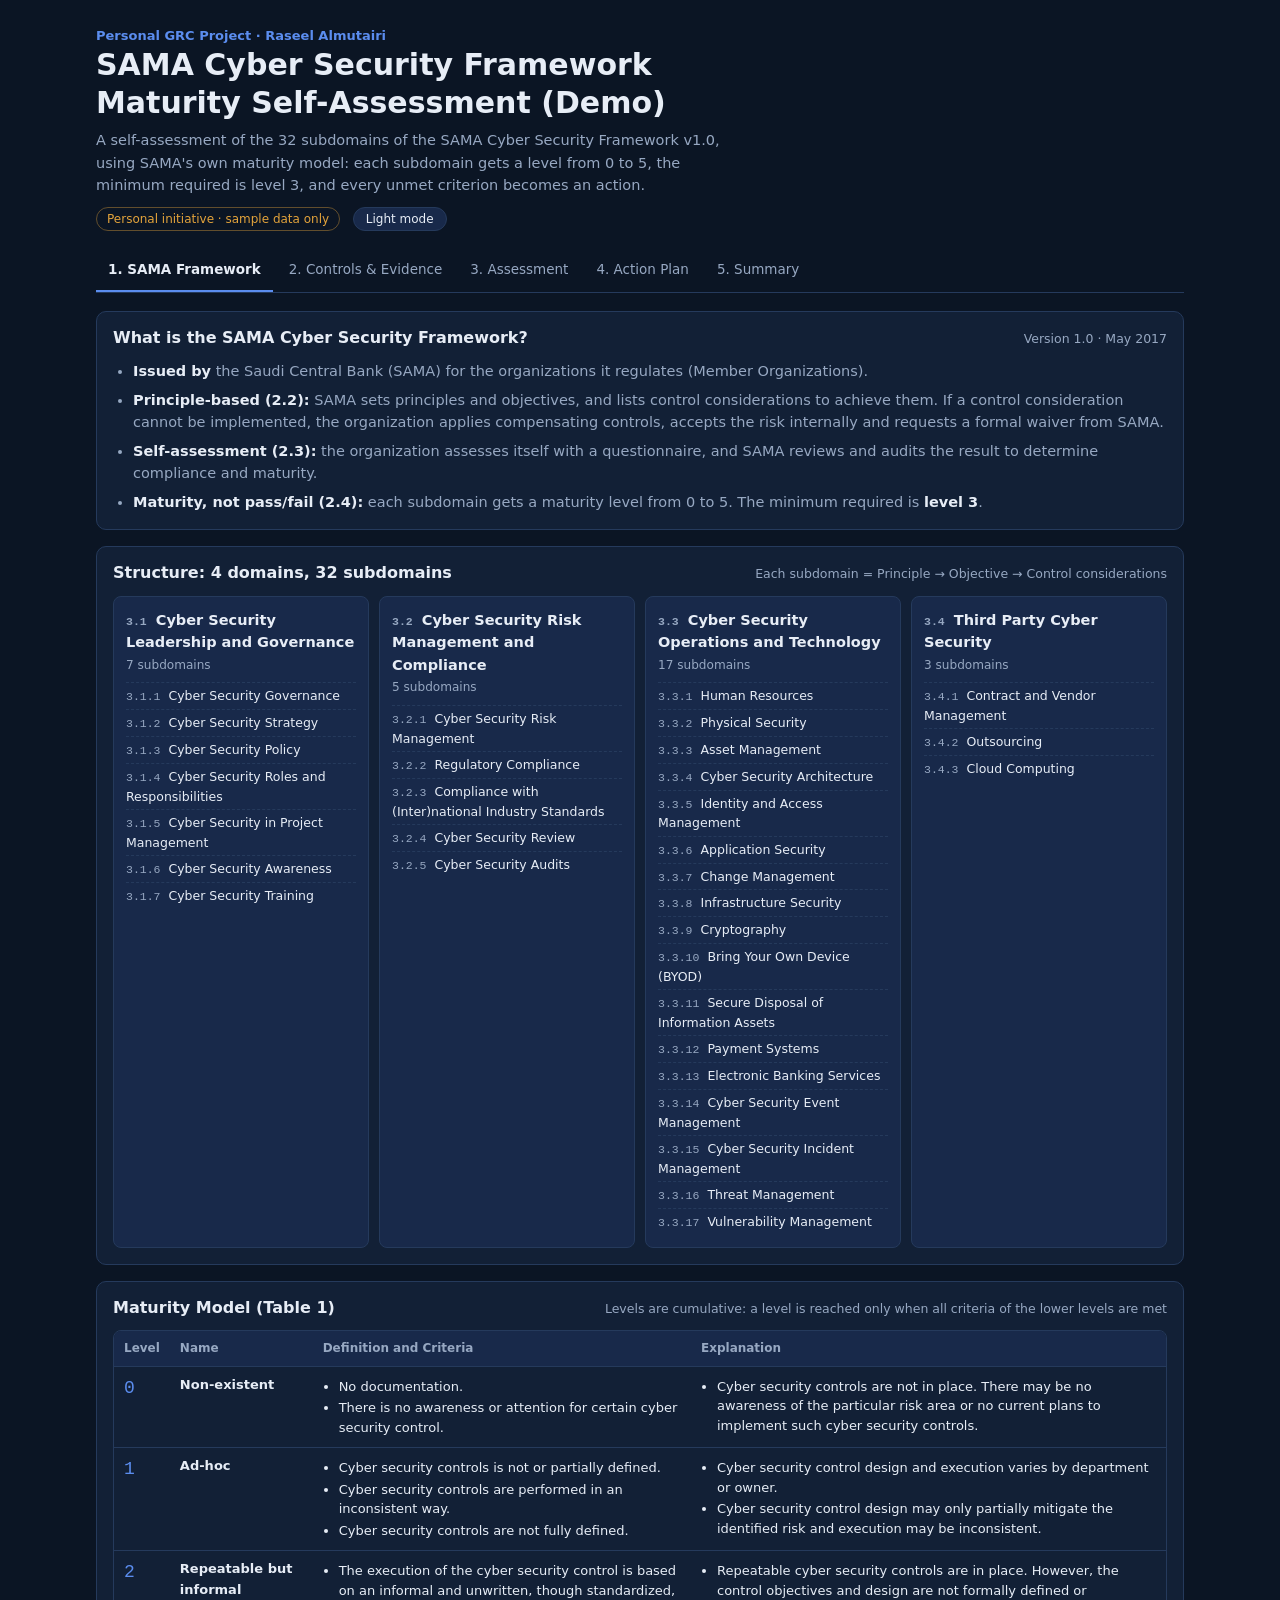
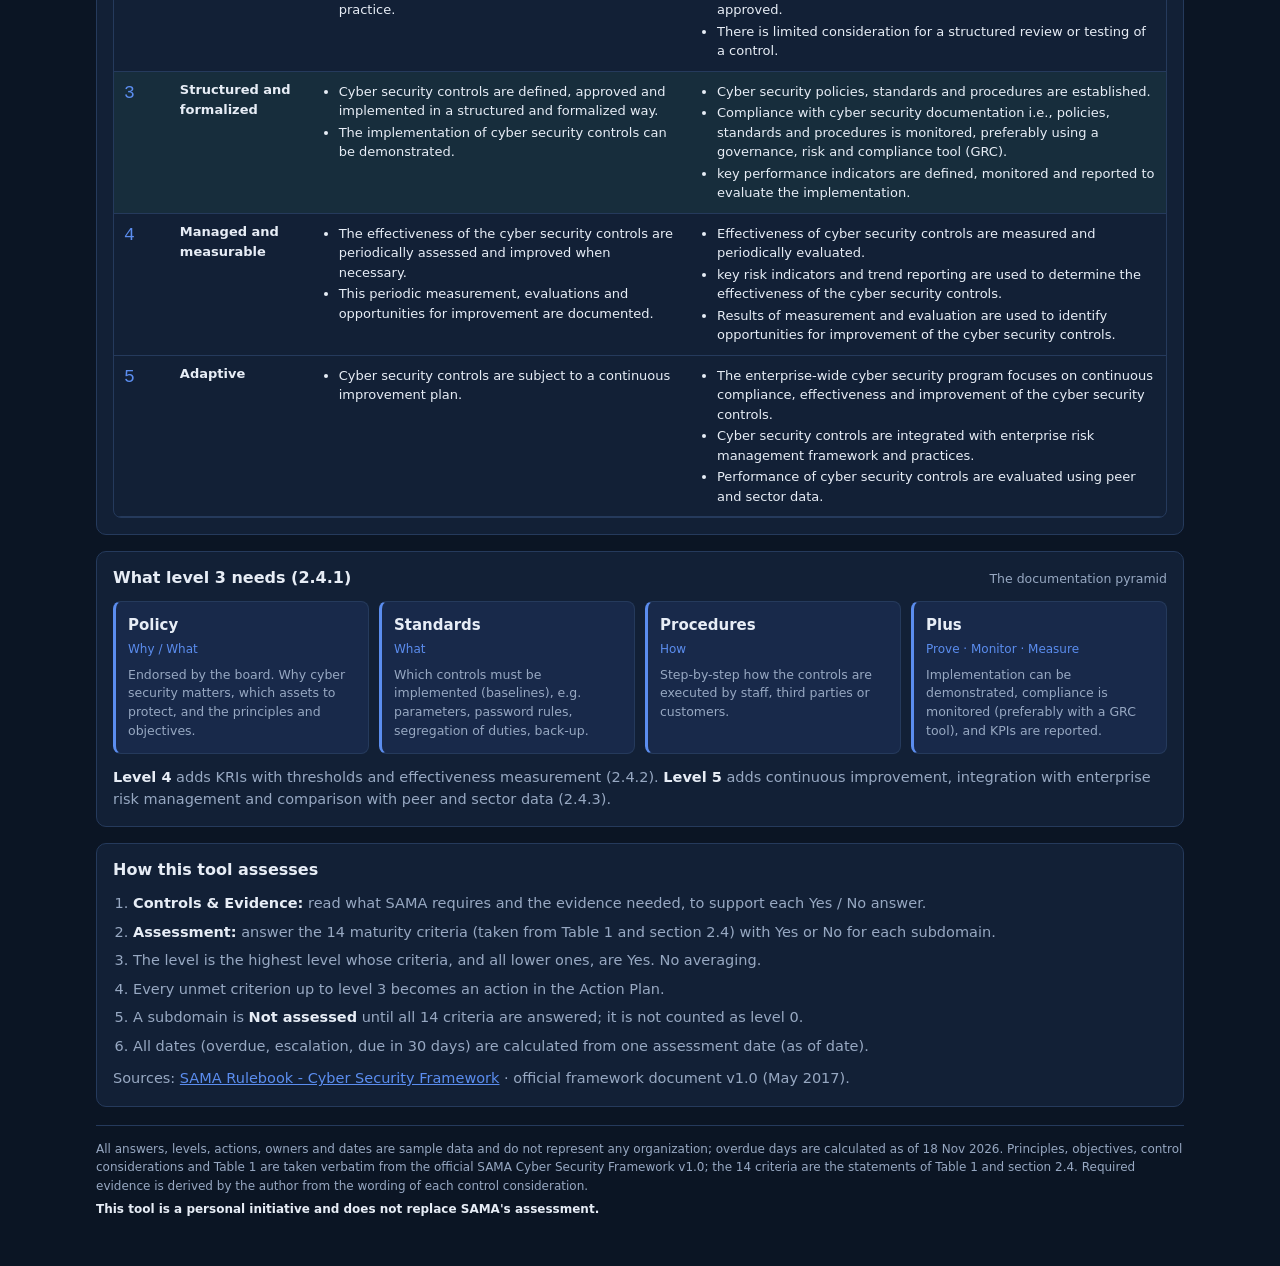
==== commit 99b7df5e: "SAMA: link actions to control considerations; light mode" ====
--- a/sama-tool/index.html
+++ b/sama-tool/index.html
@@ -101,7 +101,7 @@
 .sh{font-size:13px;font-weight:600;margin:4px 0 6px}
 @media (max-width:640px){.ctl{grid-template-columns:1fr}}
 .res{font-size:13px;color:var(--ink);background:var(--panel2);border-radius:8px;padding:10px 12px}
-@media (max-width:640px){.qs>summary{grid-template-columns:54px 1fr}.qs>summary .lvbadge,.qs>summary .gp{grid-column:2;justify-self:start}.lvg{grid-template-columns:1fr}}
+@media (max-width:640px){.qs>summary{grid-template-columns:54px 1fr}.qs>summary .lvbadge,.qs>summary .gp{grid-column:2;justify-self:start}.lvg{grid-template-columns:1fr}.qs>summary>*{min-width:0}.qs>summary .lvbadge{white-space:normal;max-width:100%;font-size:12px}.qs .nm b,.qs .nm small{overflow-wrap:anywhere}}
 .ft{line-height:1.6;min-width:320px;white-space:pre-wrap}
 .sg td{background:var(--panel2);color:var(--ink);font-size:12.5px;line-height:1.55;border-top:2px solid var(--accent)} .sg i{color:var(--muted);font-style:normal;font-weight:600}
 .bl{margin:0;padding-left:16px} .bl li{margin:2px 0;line-height:1.5}
@@ -120,6 +120,16 @@
 .st.rs{background:rgba(240,180,80,.15);color:var(--warn);margin-left:4px}
 .em summary{cursor:pointer;color:var(--accent);font-size:12.5px;white-space:nowrap}
 .em pre{white-space:pre-wrap;font-size:11.5px;line-height:1.45;background:var(--panel2);border:1px solid var(--line);border-radius:6px;padding:10px;min-width:340px;margin:6px 0 0;color:var(--ink)}
+/* light mode */
+:root[data-theme="light"]{--bg:#F4F6FA; --panel:#FFFFFF; --panel2:#EEF2F8; --line:#D5DCE7; --ink:#14213A; --muted:#5A6B85; --accent:#2F64D6;
+  --good:#1E8A52; --warn:#A76A06; --bad:#C2403A; --na:#7A879B; color-scheme:light}
+:root[data-theme="light"] tr.g td{background:#E4EAF4}
+:root[data-theme="light"] .chip[aria-pressed="true"]{color:#fff}
+:root[data-theme="light"] .st.RiskAccepted{color:#6D4FC2;background:rgba(109,79,194,.12)}
+:root[data-theme="light"] .escm .e1{border-left-color:#B39A10}
+.themebtn{display:inline-block;margin:10px 0 0 8px;font:inherit;font-size:12px;color:var(--ink);background:var(--panel2);border:1px solid var(--line);border-radius:999px;padding:2px 12px;cursor:pointer}
+.themebtn:hover{border-color:var(--accent)} .themebtn:focus-visible{outline:2px solid var(--accent);outline-offset:2px}
+@media print{.themebtn{display:none}}
 </style>
 
 </head>
@@ -130,7 +140,17 @@
   <h1>SAMA Cyber Security Framework Maturity Self-Assessment (Demo)</h1>
   <p class="sub">A self-assessment of the 32 subdomains of the SAMA Cyber Security Framework v1.0, using SAMA's own maturity model: each subdomain gets a level from 0 to 5, the minimum required is level 3, and every unmet criterion becomes an action.</p>
   <div class="note">Personal initiative · sample data only</div>
+  <button type="button" class="themebtn" id="themebtn" aria-label="Switch light or dark mode">Light mode</button>
 </header>
+<script>
+(function(){ /* light / dark mode; the choice is remembered in this browser only */
+ var b=document.getElementById("themebtn"), root=document.documentElement;
+ function set(t){ root.dataset.theme=t; b.textContent=t==="light"?"Dark mode":"Light mode"; b.setAttribute("aria-pressed",t==="light"); }
+ var saved=null; try{ saved=localStorage.getItem("sama-theme"); }catch(e){}
+ set(saved==="light"?"light":"dark");
+ b.addEventListener("click",function(){ var t=root.dataset.theme==="light"?"dark":"light"; set(t); try{ localStorage.setItem("sama-theme",t); }catch(e){} });
+})();
+</script>
 <nav class="tabs" aria-label="Views">
   <a href="#framework">1. SAMA Framework</a><a href="#controls">2. Controls &amp; Evidence</a><a href="#assessment">3. Assessment</a><a href="#plan">4. Action Plan</a><a href="#summary">5. Summary</a>
 </nav>
@@ -203,7 +223,7 @@
 </footer>
 </main>
 <script>
-const SUBS=[{"sid": "3.1.1", "sub": "Cyber Security Governance", "dom": "3.1", "domain": "Leadership & Governance", "owner": "Cyber Security", "ans": {"L1a": "Yes", "L2a": "Yes", "L3a": "Yes", "L3b": "Yes", "L3c": "Yes", "L3d": "Yes", "L3e": "Yes", "L3f": "Yes", "L4a": "Yes", "L4b": "No", "L4c": "No", "L5a": "No", "L5b": "No", "L5c": "No"}, "ev": {"L1a": "Activity records for Cyber Security Governance", "L2a": "Records showing the same practice repeated (last 2 cycles)", "L3a": "POL-311 Cyber Security Governance section of the Cyber Security Policy, board approved", "L3b": "STD-311 Cyber Security Governance Standard, approved", "L3c": "PRC-311 Cyber Security Governance Procedure, approved", "L3d": "EVD-311 implementation evidence pack (records, configurations)", "L3e": "GRC compliance monitoring report, latest quarter", "L3f": "KPI report to the cyber security committee, latest quarter", "L4a": "Annual effectiveness assessment report", "L4b": "Gap: No KRIs or thresholds defined", "L4c": "Gap: Measurements and improvements not documented", "L5a": "Gap: No continuous improvement plan", "L5b": "Gap: Not integrated with the ERM framework", "L5c": "Gap: No peer or sector benchmarking"}, "level": 3, "pr": "A cyber security governance structure should be defined and implemented, and should be endorsed by the board.", "ob": "To direct and control the overall approach to cyber security within the Member Organization.", "subsec": []}, {"sid": "3.1.2", "sub": "Cyber Security Strategy", "dom": "3.1", "domain": "Leadership & Governance", "owner": "Cyber Security", "ans": {"L1a": "Yes", "L2a": "Yes", "L3a": "No", "L3b": "No", "L3c": "Yes", "L3d": "No", "L3e": "No", "L3f": "Yes", "L4a": "No", "L4b": "No", "L4c": "No", "L5a": "No", "L5b": "No", "L5c": "No"}, "ev": {"L1a": "Activity records for Cyber Security Strategy", "L2a": "Records showing the same practice repeated (last 2 cycles)", "L3a": "Gap: Policy section missing or not approved by the board", "L3b": "Gap: No approved standard; only informal settings", "L3c": "PRC-312 Cyber Security Strategy Procedure, approved", "L3d": "Gap: Implementation cannot be demonstrated with records", "L3e": "Gap: No compliance monitoring performed", "L3f": "KPI report to the cyber security committee, latest quarter", "L4a": "Gap: No effectiveness assessment performed", "L4b": "Gap: No KRIs or thresholds defined", "L4c": "Gap: Measurements and improvements not documented", "L5a": "Gap: No continuous improvement plan", "L5b": "Gap: Not integrated with the ERM framework", "L5c": "Gap: No peer or sector benchmarking"}, "level": 2, "pr": "A cyber security strategy should be defined and aligned with the Member Organization's strategic objectives, as well as with the Banking Sector's cyber security strategy.", "ob": "To ensure that cyber security initiatives and projects within the Member Organization contribute to the Member Organization's strategic objectives and are aligned with the Banking Sector's cyber security strategy.", "subsec": []}, {"sid": "3.1.3", "sub": "Cyber Security Policy", "dom": "3.1", "domain": "Leadership & Governance", "owner": "GRC", "ans": {"L1a": "Yes", "L2a": "Yes", "L3a": "Yes", "L3b": "Yes", "L3c": "Yes", "L3d": "Yes", "L3e": "Yes", "L3f": "Yes", "L4a": "No", "L4b": "Yes", "L4c": "No", "L5a": "No", "L5b": "No", "L5c": "No"}, "ev": {"L1a": "Activity records for Cyber Security Policy", "L2a": "Records showing the same practice repeated (last 2 cycles)", "L3a": "POL-313 Cyber Security Policy section of the Cyber Security Policy, board approved", "L3b": "STD-313 Cyber Security Policy Standard, approved", "L3c": "PRC-313 Cyber Security Policy Procedure, approved", "L3d": "EVD-313 implementation evidence pack (records, configurations)", "L3e": "GRC compliance monitoring report, latest quarter", "L3f": "KPI report to the cyber security committee, latest quarter", "L4a": "Gap: No effectiveness assessment performed", "L4b": "KRI report with thresholds and trend", "L4c": "Gap: Measurements and improvements not documented", "L5a": "Gap: No continuous improvement plan", "L5b": "Gap: Not integrated with the ERM framework", "L5c": "Gap: No peer or sector benchmarking"}, "level": 3, "pr": "A cyber security policy should be defined, approved and communicated.", "ob": "To document the Member Organization's commitment and objectives of cyber security, and to communicate this to the relevant stakeholders.", "subsec": []}, {"sid": "3.1.4", "sub": "Cyber Security Roles and Responsibilities", "dom": "3.1", "domain": "Leadership & Governance", "owner": "HR", "ans": {"L1a": "Yes", "L2a": "Yes", "L3a": "Yes", "L3b": "Yes", "L3c": "Yes", "L3d": "Yes", "L3e": "Yes", "L3f": "Yes", "L4a": "Yes", "L4b": "No", "L4c": "No", "L5a": "No", "L5b": "No", "L5c": "No"}, "ev": {"L1a": "Activity records for Cyber Security Roles and Responsibilities", "L2a": "Records showing the same practice repeated (last 2 cycles)", "L3a": "POL-314 Cyber Security Roles and Responsibilities section of the Cyber Security Policy, board approved", "L3b": "STD-314 Cyber Security Roles and Responsibilities Standard, approved", "L3c": "PRC-314 Cyber Security Roles and Responsibilities Procedure, approved", "L3d": "EVD-314 implementation evidence pack (records, configurations)", "L3e": "GRC compliance monitoring report, latest quarter", "L3f": "KPI report to the cyber security committee, latest quarter", "L4a": "Annual effectiveness assessment report", "L4b": "Gap: No KRIs or thresholds defined", "L4c": "Gap: Measurements and improvements not documented", "L5a": "Gap: No continuous improvement plan", "L5b": "Gap: Not integrated with the ERM framework", "L5c": "Gap: No peer or sector benchmarking"}, "level": 3, "pr": "Responsibilities to implement, maintain, support and promote cyber security should be defined throughout the Member Organization. Additionally, all parties involved in cyber security should understand and take their role and responsibilities.", "ob": "To ensure that relevant stakeholders are aware of the responsibilities with regard to cyber security and apply cyber security controls throughout the Member Organization.", "subsec": []}, {"sid": "3.1.5", "sub": "Cyber Security in Project Management", "dom": "3.1", "domain": "Leadership & Governance", "owner": "PMO", "ans": {"L1a": "Yes", "L2a": "Yes", "L3a": "No", "L3b": "No", "L3c": "Yes", "L3d": "No", "L3e": "No", "L3f": "Yes", "L4a": "No", "L4b": "No", "L4c": "No", "L5a": "No", "L5b": "No", "L5c": "No"}, "ev": {"L1a": "Activity records for Cyber Security in Project Management", "L2a": "Records showing the same practice repeated (last 2 cycles)", "L3a": "Gap: Policy section missing or not approved by the board", "L3b": "Gap: No approved standard; only informal settings", "L3c": "PRC-315 Cyber Security in Project Management Procedure, approved", "L3d": "Gap: Implementation cannot be demonstrated with records", "L3e": "Gap: No compliance monitoring performed", "L3f": "KPI report to the cyber security committee, latest quarter", "L4a": "Gap: No effectiveness assessment performed", "L4b": "Gap: No KRIs or thresholds defined", "L4c": "Gap: Measurements and improvements not documented", "L5a": "Gap: No continuous improvement plan", "L5b": "Gap: Not integrated with the ERM framework", "L5c": "Gap: No peer or sector benchmarking"}, "level": 2, "pr": "Cyber security should be addressed in project management and project governance.", "ob": "To ensure that the all the Member Organization's projects meet cyber security requirements.", "subsec": []}, {"sid": "3.1.6", "sub": "Cyber Security Awareness", "dom": "3.1", "domain": "Leadership & Governance", "owner": "GRC", "ans": {"L1a": "Yes", "L2a": "Yes", "L3a": "Yes", "L3b": "Yes", "L3c": "Yes", "L3d": "Yes", "L3e": "Yes", "L3f": "Yes", "L4a": "No", "L4b": "Yes", "L4c": "No", "L5a": "No", "L5b": "No", "L5c": "No"}, "ev": {"L1a": "Activity records for Cyber Security Awareness", "L2a": "Records showing the same practice repeated (last 2 cycles)", "L3a": "POL-316 Cyber Security Awareness section of the Cyber Security Policy, board approved", "L3b": "STD-316 Cyber Security Awareness Standard, approved", "L3c": "PRC-316 Cyber Security Awareness Procedure, approved", "L3d": "EVD-316 implementation evidence pack (records, configurations)", "L3e": "GRC compliance monitoring report, latest quarter", "L3f": "KPI report to the cyber security committee, latest quarter", "L4a": "Gap: No effectiveness assessment performed", "L4b": "KRI report with thresholds and trend", "L4c": "Gap: Measurements and improvements not documented", "L5a": "Gap: No continuous improvement plan", "L5b": "Gap: Not integrated with the ERM framework", "L5c": "Gap: No peer or sector benchmarking"}, "level": 3, "pr": "A cyber security awareness program should be defined and conducted for staff, third parties and customers of the Member Organization.", "ob": "To create a cyber security risk-aware culture where the Member Organization's staff, third parties and customers make effective risk-based decisions which protect the Member Organization's information.", "subsec": []}, {"sid": "3.1.7", "sub": "Cyber Security Training", "dom": "3.1", "domain": "Leadership & Governance", "owner": "HR", "ans": {"L1a": "Yes", "L2a": "Yes", "L3a": "Yes", "L3b": "No", "L3c": "No", "L3d": "Yes", "L3e": "No", "L3f": "No", "L4a": "No", "L4b": "No", "L4c": "No", "L5a": "No", "L5b": "No", "L5c": "No"}, "ev": {"L1a": "Activity records for Cyber Security Training", "L2a": "Records showing the same practice repeated (last 2 cycles)", "L3a": "POL-317 Cyber Security Training section of the Cyber Security Policy, board approved", "L3b": "Gap: No approved standard; only informal settings", "L3c": "Gap: Procedure not documented or not approved", "L3d": "EVD-317 implementation evidence pack (records, configurations)", "L3e": "Gap: No compliance monitoring performed", "L3f": "Gap: No KPIs defined or reported", "L4a": "Gap: No effectiveness assessment performed", "L4b": "Gap: No KRIs or thresholds defined", "L4c": "Gap: Measurements and improvements not documented", "L5a": "Gap: No continuous improvement plan", "L5b": "Gap: Not integrated with the ERM framework", "L5c": "Gap: No peer or sector benchmarking"}, "level": 2, "pr": "Staff of the Member Organization should be provided with training regarding how to operate the Member Organization's systems securely and to address and apply cyber security controls.", "ob": "To ensure that staff of the Member Organization are equipped with the skills and required knowledge to protect the Member Organization's information assets and to fulfil their cyber security responsibilities.", "subsec": []}, {"sid": "3.2.1", "sub": "Cyber Security Risk Management", "dom": "3.2", "domain": "Risk Management & Compliance", "owner": "GRC", "ans": {"L1a": "Yes", "L2a": "Yes", "L3a": "Yes", "L3b": "Yes", "L3c": "Yes", "L3d": "Yes", "L3e": "Yes", "L3f": "Yes", "L4a": "No", "L4b": "No", "L4c": "Yes", "L5a": "No", "L5b": "No", "L5c": "No"}, "ev": {"L1a": "Activity records for Cyber Security Risk Management", "L2a": "Records showing the same practice repeated (last 2 cycles)", "L3a": "POL-321 Cyber Security Risk Management section of the Cyber Security Policy, board approved", "L3b": "STD-321 Cyber Security Risk Management Standard, approved", "L3c": "PRC-321 Cyber Security Risk Management Procedure, approved", "L3d": "EVD-321 implementation evidence pack (records, configurations)", "L3e": "GRC compliance monitoring report, latest quarter", "L3f": "KPI report to the cyber security committee, latest quarter", "L4a": "Gap: No effectiveness assessment performed", "L4b": "Gap: No KRIs or thresholds defined", "L4c": "Improvement log with measurement results", "L5a": "Gap: No continuous improvement plan", "L5b": "Gap: Not integrated with the ERM framework", "L5c": "Gap: No peer or sector benchmarking"}, "level": 3, "pr": "A cyber security risk management process should be defined, approved and implemented, and should be aligned with the Member Organization's enterprise risk management process.", "ob": "To ensure cyber security risks are properly managed to protect the confidentiality, integrity and availability of the Member Organization's information assets, and to ensure the cyber security risk management process is aligned with the Member Organization's enterprise risk management process.", "subsec": [{"id": "3.2.1.1", "name": "Cyber Security Risk Identification", "pr": "Cyber security risk identification should be performed and should include the Member Organization's relevant assets, threats, existing controls and vulnerabilities.", "ob": "To find, recognize and describe the Member Organization's cyber security risks."}, {"id": "3.2.1.2", "name": "Cyber Security Risk Analysis", "pr": "A cyber security risk analysis should be conducted based on the likelihood that the identified cyber security risks will occur and their resulting impact.", "ob": "To analyze and determine the nature and the level of the identified cyber security risks."}, {"id": "3.2.1.3", "name": "Cyber Security Risk Response", "pr": "The cyber security risks of a Member Organization should be treated.", "ob": "To ensure cyber security risks are treated (i.e., accepted, avoided, transferred or mitigated)."}, {"id": "3.2.1.4", "name": "Cyber Risk Monitoring and Review", "pr": "The progress cyber security risk treatment should be monitored and the effectiveness of revised or newly implemented cyber security controls should be reviewed.", "ob": "To ensure that the cyber security risk treatment is performed according to the treatment plans. To ensure that the revised or newly implemented cyber security controls are effective."}]}, {"sid": "3.2.2", "sub": "Regulatory Compliance", "dom": "3.2", "domain": "Risk Management & Compliance", "owner": "Compliance", "ans": {"L1a": "Yes", "L2a": "Yes", "L3a": "Yes", "L3b": "Yes", "L3c": "Yes", "L3d": "Yes", "L3e": "Yes", "L3f": "Yes", "L4a": "No", "L4b": "Yes", "L4c": "No", "L5a": "No", "L5b": "No", "L5c": "No"}, "ev": {"L1a": "Activity records for Regulatory Compliance", "L2a": "Records showing the same practice repeated (last 2 cycles)", "L3a": "POL-322 Regulatory Compliance section of the Cyber Security Policy, board approved", "L3b": "STD-322 Regulatory Compliance Standard, approved", "L3c": "PRC-322 Regulatory Compliance Procedure, approved", "L3d": "EVD-322 implementation evidence pack (records, configurations)", "L3e": "GRC compliance monitoring report, latest quarter", "L3f": "KPI report to the cyber security committee, latest quarter", "L4a": "Gap: No effectiveness assessment performed", "L4b": "KRI report with thresholds and trend", "L4c": "Gap: Measurements and improvements not documented", "L5a": "Gap: No continuous improvement plan", "L5b": "Gap: Not integrated with the ERM framework", "L5c": "Gap: No peer or sector benchmarking"}, "level": 3, "pr": "A process should be established by the Member Organization to identify, communicate and comply with the cyber security implications of relevant regulations.", "ob": "To comply with regulations affecting cyber security of the Member Organization.", "subsec": []}, {"sid": "3.2.3", "sub": "Compliance with (Inter)national Industry Standards", "dom": "3.2", "domain": "Risk Management & Compliance", "owner": "Compliance", "ans": {"L1a": "Yes", "L2a": "Yes", "L3a": "Yes", "L3b": "No", "L3c": "No", "L3d": "Yes", "L3e": "No", "L3f": "No", "L4a": "No", "L4b": "No", "L4c": "No", "L5a": "No", "L5b": "No", "L5c": "No"}, "ev": {"L1a": "Activity records for Compliance with (Inter)national Industry Standards", "L2a": "Records showing the same practice repeated (last 2 cycles)", "L3a": "POL-323 Compliance with (Inter)national Industry Standards section of the Cyber Security Policy, board approved", "L3b": "Gap: No approved standard; only informal settings", "L3c": "Gap: Procedure not documented or not approved", "L3d": "EVD-323 implementation evidence pack (records, configurations)", "L3e": "Gap: No compliance monitoring performed", "L3f": "Gap: No KPIs defined or reported", "L4a": "Gap: No effectiveness assessment performed", "L4b": "Gap: No KRIs or thresholds defined", "L4c": "Gap: Measurements and improvements not documented", "L5a": "Gap: No continuous improvement plan", "L5b": "Gap: Not integrated with the ERM framework", "L5c": "Gap: No peer or sector benchmarking"}, "level": 2, "pr": "The Member Organization should comply with mandatory (inter)national industry standards.", "ob": "To comply with mandatory (inter)national industry standards.", "subsec": []}, {"sid": "3.2.4", "sub": "Cyber Security Review", "dom": "3.2", "domain": "Risk Management & Compliance", "owner": "GRC", "ans": {"L1a": "Yes", "L2a": "Yes", "L3a": "No", "L3b": "No", "L3c": "Yes", "L3d": "No", "L3e": "No", "L3f": "Yes", "L4a": "No", "L4b": "No", "L4c": "No", "L5a": "No", "L5b": "No", "L5c": "No"}, "ev": {"L1a": "Activity records for Cyber Security Review", "L2a": "Records showing the same practice repeated (last 2 cycles)", "L3a": "Gap: Policy section missing or not approved by the board", "L3b": "Gap: No approved standard; only informal settings", "L3c": "PRC-324 Cyber Security Review Procedure, approved", "L3d": "Gap: Implementation cannot be demonstrated with records", "L3e": "Gap: No compliance monitoring performed", "L3f": "KPI report to the cyber security committee, latest quarter", "L4a": "Gap: No effectiveness assessment performed", "L4b": "Gap: No KRIs or thresholds defined", "L4c": "Gap: Measurements and improvements not documented", "L5a": "Gap: No continuous improvement plan", "L5b": "Gap: Not integrated with the ERM framework", "L5c": "Gap: No peer or sector benchmarking"}, "level": 2, "pr": "The cyber security status of the Member Organization's information assets should be subject to periodic cyber security review.", "ob": "To ascertain whether the cyber security controls are securely designed and implemented, and the effectiveness of these controls is being monitored.", "subsec": []}, {"sid": "3.2.5", "sub": "Cyber Security Audits", "dom": "3.2", "domain": "Risk Management & Compliance", "owner": "Internal Audit", "ans": {"L1a": "Yes", "L2a": "Yes", "L3a": "Yes", "L3b": "Yes", "L3c": "Yes", "L3d": "Yes", "L3e": "Yes", "L3f": "Yes", "L4a": "No", "L4b": "Yes", "L4c": "No", "L5a": "No", "L5b": "No", "L5c": "No"}, "ev": {"L1a": "Activity records for Cyber Security Audits", "L2a": "Records showing the same practice repeated (last 2 cycles)", "L3a": "POL-325 Cyber Security Audits section of the Cyber Security Policy, board approved", "L3b": "STD-325 Cyber Security Audits Standard, approved", "L3c": "PRC-325 Cyber Security Audits Procedure, approved", "L3d": "EVD-325 implementation evidence pack (records, configurations)", "L3e": "GRC compliance monitoring report, latest quarter", "L3f": "KPI report to the cyber security committee, latest quarter", "L4a": "Gap: No effectiveness assessment performed", "L4b": "KRI report with thresholds and trend", "L4c": "Gap: Measurements and improvements not documented", "L5a": "Gap: No continuous improvement plan", "L5b": "Gap: Not integrated with the ERM framework", "L5c": "Gap: No peer or sector benchmarking"}, "level": 3, "pr": "The cyber security status of the Member Organization's information assets should be subject to thorough, independent and regular cyber security audits performed in accordance with generally accepted auditing standards and SAMA cyber security framework.", "ob": "To ascertain with reasonable assurance whether the cyber security controls are securely designed and implemented, and whether the effectiveness of these controls is being monitored.", "subsec": []}, {"sid": "3.3.1", "sub": "Human Resources", "dom": "3.3", "domain": "Operations & Technology", "owner": "HR", "ans": {"L1a": "Yes", "L2a": "Yes", "L3a": "Yes", "L3b": "Yes", "L3c": "Yes", "L3d": "Yes", "L3e": "Yes", "L3f": "Yes", "L4a": "Yes", "L4b": "No", "L4c": "No", "L5a": "No", "L5b": "No", "L5c": "No"}, "ev": {"L1a": "Activity records for Human Resources", "L2a": "Records showing the same practice repeated (last 2 cycles)", "L3a": "POL-331 Human Resources section of the Cyber Security Policy, board approved", "L3b": "STD-331 Human Resources Standard, approved", "L3c": "PRC-331 Human Resources Procedure, approved", "L3d": "EVD-331 implementation evidence pack (records, configurations)", "L3e": "GRC compliance monitoring report, latest quarter", "L3f": "KPI report to the cyber security committee, latest quarter", "L4a": "Annual effectiveness assessment report", "L4b": "Gap: No KRIs or thresholds defined", "L4c": "Gap: Measurements and improvements not documented", "L5a": "Gap: No continuous improvement plan", "L5b": "Gap: Not integrated with the ERM framework", "L5c": "Gap: No peer or sector benchmarking"}, "level": 3, "pr": "The Member Organization should incorporate cyber security requirements into human resources processes.", "ob": "To ensure that Member Organization staff's cyber security responsibilities are embedded in staff agreements and staff are being screened before and during their employment lifecycle.", "subsec": []}, {"sid": "3.3.2", "sub": "Physical Security", "dom": "3.3", "domain": "Operations & Technology", "owner": "Facilities", "ans": {"L1a": "Yes", "L2a": "Yes", "L3a": "Yes", "L3b": "Yes", "L3c": "Yes", "L3d": "Yes", "L3e": "Yes", "L3f": "Yes", "L4a": "No", "L4b": "No", "L4c": "Yes", "L5a": "No", "L5b": "No", "L5c": "No"}, "ev": {"L1a": "Activity records for Physical Security", "L2a": "Records showing the same practice repeated (last 2 cycles)", "L3a": "POL-332 Physical Security section of the Cyber Security Policy, board approved", "L3b": "STD-332 Physical Security Standard, approved", "L3c": "PRC-332 Physical Security Procedure, approved", "L3d": "EVD-332 implementation evidence pack (records, configurations)", "L3e": "GRC compliance monitoring report, latest quarter", "L3f": "KPI report to the cyber security committee, latest quarter", "L4a": "Gap: No effectiveness assessment performed", "L4b": "Gap: No KRIs or thresholds defined", "L4c": "Improvement log with measurement results", "L5a": "Gap: No continuous improvement plan", "L5b": "Gap: Not integrated with the ERM framework", "L5c": "Gap: No peer or sector benchmarking"}, "level": 3, "pr": "The Member Organization should ensure all facilities which host information assets are physically protected against intentional and unintentional security events.", "ob": "To prevent unauthorized physical access to the Member Organization information assets and to ensure its protection.", "subsec": []}, {"sid": "3.3.3", "sub": "Asset Management", "dom": "3.3", "domain": "Operations & Technology", "owner": "IT Operations", "ans": {"L1a": "Yes", "L2a": "Yes", "L3a": "No", "L3b": "Yes", "L3c": "No", "L3d": "No", "L3e": "Yes", "L3f": "No", "L4a": "No", "L4b": "No", "L4c": "No", "L5a": "No", "L5b": "No", "L5c": "No"}, "ev": {"L1a": "Activity records for Asset Management", "L2a": "Records showing the same practice repeated (last 2 cycles)", "L3a": "Gap: Policy section missing or not approved by the board", "L3b": "STD-333 Asset Management Standard, approved", "L3c": "Gap: Procedure not documented or not approved", "L3d": "Gap: Implementation cannot be demonstrated with records", "L3e": "GRC compliance monitoring report, latest quarter", "L3f": "Gap: No KPIs defined or reported", "L4a": "Gap: No effectiveness assessment performed", "L4b": "Gap: No KRIs or thresholds defined", "L4c": "Gap: Measurements and improvements not documented", "L5a": "Gap: No continuous improvement plan", "L5b": "Gap: Not integrated with the ERM framework", "L5c": "Gap: No peer or sector benchmarking"}, "level": 2, "pr": "The Member Organization should define, approve, implement, communicate and monitor an asset management process, which supports an accurate, up-to-date and unified asset register.", "ob": "To support the Member Organization in having an accurate and up-to-date inventory and central insight in the physical / logical location and relevant details of all available information assets, in order to support its processes, such as financial, procurement, IT and cyber security processes.", "subsec": []}, {"sid": "3.3.4", "sub": "Cyber Security Architecture", "dom": "3.3", "domain": "Operations & Technology", "owner": "Security Architecture", "ans": {"L1a": "Yes", "L2a": "Yes", "L3a": "Yes", "L3b": "No", "L3c": "No", "L3d": "Yes", "L3e": "No", "L3f": "No", "L4a": "No", "L4b": "No", "L4c": "No", "L5a": "No", "L5b": "No", "L5c": "No"}, "ev": {"L1a": "Activity records for Cyber Security Architecture", "L2a": "Records showing the same practice repeated (last 2 cycles)", "L3a": "POL-334 Cyber Security Architecture section of the Cyber Security Policy, board approved", "L3b": "Gap: No approved standard; only informal settings", "L3c": "Gap: Procedure not documented or not approved", "L3d": "EVD-334 implementation evidence pack (records, configurations)", "L3e": "Gap: No compliance monitoring performed", "L3f": "Gap: No KPIs defined or reported", "L4a": "Gap: No effectiveness assessment performed", "L4b": "Gap: No KRIs or thresholds defined", "L4c": "Gap: Measurements and improvements not documented", "L5a": "Gap: No continuous improvement plan", "L5b": "Gap: Not integrated with the ERM framework", "L5c": "Gap: No peer or sector benchmarking"}, "level": 2, "pr": "The Member Organization should define, follow and review the cyber security architecture, which outlines the cyber security requirements in the enterprise architecture and addresses the design principles for developing cyber security capabilities.", "ob": "To support the Member Organization in achieving a strategic, consistent, cost effective and end-to-end cyber security architecture.", "subsec": []}, {"sid": "3.3.5", "sub": "Identity and Access Management", "dom": "3.3", "domain": "Operations & Technology", "owner": "IT Operations", "ans": {"L1a": "Yes", "L2a": "Yes", "L3a": "Yes", "L3b": "Yes", "L3c": "Yes", "L3d": "Yes", "L3e": "Yes", "L3f": "Yes", "L4a": "No", "L4b": "No", "L4c": "Yes", "L5a": "No", "L5b": "No", "L5c": "No"}, "ev": {"L1a": "Activity records for Identity and Access Management", "L2a": "Records showing the same practice repeated (last 2 cycles)", "L3a": "POL-335 Identity and Access Management section of the Cyber Security Policy, board approved", "L3b": "STD-335 Identity and Access Management Standard, approved", "L3c": "PRC-335 Identity and Access Management Procedure, approved", "L3d": "EVD-335 implementation evidence pack (records, configurations)", "L3e": "GRC compliance monitoring report, latest quarter", "L3f": "KPI report to the cyber security committee, latest quarter", "L4a": "Gap: No effectiveness assessment performed", "L4b": "Gap: No KRIs or thresholds defined", "L4c": "Improvement log with measurement results", "L5a": "Gap: No continuous improvement plan", "L5b": "Gap: Not integrated with the ERM framework", "L5c": "Gap: No peer or sector benchmarking"}, "level": 3, "pr": "The Member Organization should restrict access to its information assets in line with their business requirements based on the need-to-have or need-to-know principles.", "ob": "To ensure that the Member Organization only provides authorized and sufficient access privileges to approved users.", "subsec": []}, {"sid": "3.3.6", "sub": "Application Security", "dom": "3.3", "domain": "Operations & Technology", "owner": "App Development", "ans": {"L1a": "Yes", "L2a": "Yes", "L3a": "No", "L3b": "Yes", "L3c": "No", "L3d": "No", "L3e": "Yes", "L3f": "No", "L4a": "No", "L4b": "No", "L4c": "No", "L5a": "No", "L5b": "No", "L5c": "No"}, "ev": {"L1a": "Activity records for Application Security", "L2a": "Records showing the same practice repeated (last 2 cycles)", "L3a": "Gap: Policy section missing or not approved by the board", "L3b": "STD-336 Application Security Standard, approved", "L3c": "Gap: Procedure not documented or not approved", "L3d": "Gap: Implementation cannot be demonstrated with records", "L3e": "GRC compliance monitoring report, latest quarter", "L3f": "Gap: No KPIs defined or reported", "L4a": "Gap: No effectiveness assessment performed", "L4b": "Gap: No KRIs or thresholds defined", "L4c": "Gap: Measurements and improvements not documented", "L5a": "Gap: No continuous improvement plan", "L5b": "Gap: Not integrated with the ERM framework", "L5c": "Gap: No peer or sector benchmarking"}, "level": 2, "pr": "The Member Organization should define, approve and implement cyber security standards for application systems. The compliance with these standards should be monitored and the effectiveness of these controls should be measured and periodically evaluated.", "ob": "To ensure that sufficient cyber security controls are formally documented and implemented for all applications, and that the compliance is monitored and its effectiveness is evaluated periodically within the Member Organization.", "subsec": []}, {"sid": "3.3.7", "sub": "Change Management", "dom": "3.3", "domain": "Operations & Technology", "owner": "IT Operations", "ans": {"L1a": "Yes", "L2a": "Yes", "L3a": "Yes", "L3b": "Yes", "L3c": "Yes", "L3d": "Yes", "L3e": "Yes", "L3f": "Yes", "L4a": "Yes", "L4b": "No", "L4c": "No", "L5a": "No", "L5b": "No", "L5c": "No"}, "ev": {"L1a": "Activity records for Change Management", "L2a": "Records showing the same practice repeated (last 2 cycles)", "L3a": "POL-337 Change Management section of the Cyber Security Policy, board approved", "L3b": "STD-337 Change Management Standard, approved", "L3c": "PRC-337 Change Management Procedure, approved", "L3d": "EVD-337 implementation evidence pack (records, configurations)", "L3e": "GRC compliance monitoring report, latest quarter", "L3f": "KPI report to the cyber security committee, latest quarter", "L4a": "Annual effectiveness assessment report", "L4b": "Gap: No KRIs or thresholds defined", "L4c": "Gap: Measurements and improvements not documented", "L5a": "Gap: No continuous improvement plan", "L5b": "Gap: Not integrated with the ERM framework", "L5c": "Gap: No peer or sector benchmarking"}, "level": 3, "pr": "The Member Organization should define, approve and implement a change management process that controls all changes to information assets. The compliance with the process should be monitored and the effectiveness should be measured and periodically evaluated.", "ob": "To ensure that all change in the information assets within the Member Organization follow a strict change control process.", "subsec": []}, {"sid": "3.3.8", "sub": "Infrastructure Security", "dom": "3.3", "domain": "Operations & Technology", "owner": "IT Operations", "ans": {"L1a": "Yes", "L2a": "Yes", "L3a": "Yes", "L3b": "Yes", "L3c": "Yes", "L3d": "Yes", "L3e": "Yes", "L3f": "Yes", "L4a": "No", "L4b": "No", "L4c": "Yes", "L5a": "No", "L5b": "No", "L5c": "No"}, "ev": {"L1a": "Activity records for Infrastructure Security", "L2a": "Records showing the same practice repeated (last 2 cycles)", "L3a": "POL-338 Infrastructure Security section of the Cyber Security Policy, board approved", "L3b": "STD-338 Infrastructure Security Standard, approved", "L3c": "PRC-338 Infrastructure Security Procedure, approved", "L3d": "EVD-338 implementation evidence pack (records, configurations)", "L3e": "GRC compliance monitoring report, latest quarter", "L3f": "KPI report to the cyber security committee, latest quarter", "L4a": "Gap: No effectiveness assessment performed", "L4b": "Gap: No KRIs or thresholds defined", "L4c": "Improvement log with measurement results", "L5a": "Gap: No continuous improvement plan", "L5b": "Gap: Not integrated with the ERM framework", "L5c": "Gap: No peer or sector benchmarking"}, "level": 3, "pr": "The Member Organization should define, approve and implement cyber security standards for their infrastructure components. The compliance with these standards should be monitored and the effectiveness should be measured and periodically evaluated.", "ob": "To support that all cyber security controls within the infrastructure are formally documented and the compliance is monitored and its effectiveness is evaluated periodically within the Member Organization.", "subsec": []}, {"sid": "3.3.9", "sub": "Cryptography", "dom": "3.3", "domain": "Operations & Technology", "owner": "Security Architecture", "ans": {"L1a": "Yes", "L2a": "Yes", "L3a": "No", "L3b": "Yes", "L3c": "No", "L3d": "No", "L3e": "Yes", "L3f": "No", "L4a": "No", "L4b": "No", "L4c": "No", "L5a": "No", "L5b": "No", "L5c": "No"}, "ev": {"L1a": "Activity records for Cryptography", "L2a": "Records showing the same practice repeated (last 2 cycles)", "L3a": "Gap: Policy section missing or not approved by the board", "L3b": "STD-339 Cryptography Standard, approved", "L3c": "Gap: Procedure not documented or not approved", "L3d": "Gap: Implementation cannot be demonstrated with records", "L3e": "GRC compliance monitoring report, latest quarter", "L3f": "Gap: No KPIs defined or reported", "L4a": "Gap: No effectiveness assessment performed", "L4b": "Gap: No KRIs or thresholds defined", "L4c": "Gap: Measurements and improvements not documented", "L5a": "Gap: No continuous improvement plan", "L5b": "Gap: Not integrated with the ERM framework", "L5c": "Gap: No peer or sector benchmarking"}, "level": 2, "pr": "The use of cryptographic solutions within the Member Organizations should be defined, approved and implemented.", "ob": "To ensure that access to and integrity of sensitive information is protected and the originator of communication or transactions can be confirmed.", "subsec": []}, {"sid": "3.3.10", "sub": "Bring Your Own Device (BYOD)", "dom": "3.3", "domain": "Operations & Technology", "owner": "IT Operations", "ans": {"L1a": "Yes", "L2a": "No", "L3a": "No", "L3b": "No", "L3c": "No", "L3d": "No", "L3e": "No", "L3f": "No", "L4a": "No", "L4b": "No", "L4c": "No", "L5a": "No", "L5b": "No", "L5c": "No"}, "ev": {"L1a": "Activity records for Bring Your Own Device (BYOD)", "L2a": "Gap: Practice differs between teams; no consistent records", "L3a": "Gap: Policy section missing or not approved by the board", "L3b": "Gap: No approved standard; only informal settings", "L3c": "Gap: Procedure not documented or not approved", "L3d": "Gap: Implementation cannot be demonstrated with records", "L3e": "Gap: No compliance monitoring performed", "L3f": "Gap: No KPIs defined or reported", "L4a": "Gap: No effectiveness assessment performed", "L4b": "Gap: No KRIs or thresholds defined", "L4c": "Gap: Measurements and improvements not documented", "L5a": "Gap: No continuous improvement plan", "L5b": "Gap: Not integrated with the ERM framework", "L5c": "Gap: No peer or sector benchmarking"}, "level": 1, "pr": "When the Member Organization allows the use of personal devices (e.g., smartphones, tablets, laptops) for business purposes, the use should be supported by a defined, approved and implemented cyber security standard, additional staff agreements and a cyber security awareness training.", "ob": "To ensure that business and sensitive information of the Member Organization is securely handled by staff and protected during transmission and storage, when using personal devices.", "subsec": []}, {"sid": "3.3.11", "sub": "Secure Disposal of Information Assets", "dom": "3.3", "domain": "Operations & Technology", "owner": "IT Operations", "ans": {"L1a": "Yes", "L2a": "Yes", "L3a": "No", "L3b": "No", "L3c": "Yes", "L3d": "No", "L3e": "No", "L3f": "Yes", "L4a": "No", "L4b": "No", "L4c": "No", "L5a": "No", "L5b": "No", "L5c": "No"}, "ev": {"L1a": "Activity records for Secure Disposal of Information Assets", "L2a": "Records showing the same practice repeated (last 2 cycles)", "L3a": "Gap: Policy section missing or not approved by the board", "L3b": "Gap: No approved standard; only informal settings", "L3c": "PRC-3311 Secure Disposal of Information Assets Procedure, approved", "L3d": "Gap: Implementation cannot be demonstrated with records", "L3e": "Gap: No compliance monitoring performed", "L3f": "KPI report to the cyber security committee, latest quarter", "L4a": "Gap: No effectiveness assessment performed", "L4b": "Gap: No KRIs or thresholds defined", "L4c": "Gap: Measurements and improvements not documented", "L5a": "Gap: No continuous improvement plan", "L5b": "Gap: Not integrated with the ERM framework", "L5c": "Gap: No peer or sector benchmarking"}, "level": 2, "pr": "The information assets of the Member Organization should be securely disposed when the information assets are no longer required.", "ob": "To ensure that the Member Organization's business, customer and other sensitive information are protected from leakage or unauthorized disclosure when disposed.", "subsec": []}, {"sid": "3.3.12", "sub": "Payment Systems", "dom": "3.3", "domain": "Operations & Technology", "owner": "Payments", "ans": {"L1a": "Yes", "L2a": "Yes", "L3a": "Yes", "L3b": "Yes", "L3c": "Yes", "L3d": "Yes", "L3e": "Yes", "L3f": "Yes", "L4a": "No", "L4b": "Yes", "L4c": "No", "L5a": "No", "L5b": "No", "L5c": "No"}, "ev": {"L1a": "Activity records for Payment Systems", "L2a": "Records showing the same practice repeated (last 2 cycles)", "L3a": "POL-3312 Payment Systems section of the Cyber Security Policy, board approved", "L3b": "STD-3312 Payment Systems Standard, approved", "L3c": "PRC-3312 Payment Systems Procedure, approved", "L3d": "EVD-3312 implementation evidence pack (records, configurations)", "L3e": "GRC compliance monitoring report, latest quarter", "L3f": "KPI report to the cyber security committee, latest quarter", "L4a": "Gap: No effectiveness assessment performed", "L4b": "KRI report with thresholds and trend", "L4c": "Gap: Measurements and improvements not documented", "L5a": "Gap: No continuous improvement plan", "L5b": "Gap: Not integrated with the ERM framework", "L5c": "Gap: No peer or sector benchmarking"}, "level": 3, "pr": "The Member Organization should define, approve, implement and monitor a cyber security standard for payment systems. The effectiveness of this process should be measured and periodically evaluated.", "ob": "To ensure the Member Organization safeguards the confidentiality and integrity of shared banking systems.", "subsec": []}, {"sid": "3.3.13", "sub": "Electronic Banking Services", "dom": "3.3", "domain": "Operations & Technology", "owner": "Digital Channels", "ans": {"L1a": "Yes", "L2a": "Yes", "L3a": "Yes", "L3b": "Yes", "L3c": "Yes", "L3d": "Yes", "L3e": "Yes", "L3f": "Yes", "L4a": "Yes", "L4b": "No", "L4c": "No", "L5a": "No", "L5b": "No", "L5c": "No"}, "ev": {"L1a": "Activity records for Electronic Banking Services", "L2a": "Records showing the same practice repeated (last 2 cycles)", "L3a": "POL-3313 Electronic Banking Services section of the Cyber Security Policy, board approved", "L3b": "STD-3313 Electronic Banking Services Standard, approved", "L3c": "PRC-3313 Electronic Banking Services Procedure, approved", "L3d": "EVD-3313 implementation evidence pack (records, configurations)", "L3e": "GRC compliance monitoring report, latest quarter", "L3f": "KPI report to the cyber security committee, latest quarter", "L4a": "Annual effectiveness assessment report", "L4b": "Gap: No KRIs or thresholds defined", "L4c": "Gap: Measurements and improvements not documented", "L5a": "Gap: No continuous improvement plan", "L5b": "Gap: Not integrated with the ERM framework", "L5c": "Gap: No peer or sector benchmarking"}, "level": 3, "pr": "The Member Organization should define, approve, implement and monitor a cyber security standard for electronic banking services. The effectiveness of this standard should be measured and periodically evaluated.", "ob": "To ensure the Member Organization safeguards the confidentiality and integrity of the customer information and transactions.", "subsec": []}, {"sid": "3.3.14", "sub": "Cyber Security Event Management", "dom": "3.3", "domain": "Operations & Technology", "owner": "SOC", "ans": {"L1a": "Yes", "L2a": "Yes", "L3a": "Yes", "L3b": "Yes", "L3c": "Yes", "L3d": "Yes", "L3e": "Yes", "L3f": "Yes", "L4a": "No", "L4b": "No", "L4c": "Yes", "L5a": "No", "L5b": "No", "L5c": "No"}, "ev": {"L1a": "Activity records for Cyber Security Event Management", "L2a": "Records showing the same practice repeated (last 2 cycles)", "L3a": "POL-3314 Cyber Security Event Management section of the Cyber Security Policy, board approved", "L3b": "STD-3314 Cyber Security Event Management Standard, approved", "L3c": "PRC-3314 Cyber Security Event Management Procedure, approved", "L3d": "EVD-3314 implementation evidence pack (records, configurations)", "L3e": "GRC compliance monitoring report, latest quarter", "L3f": "KPI report to the cyber security committee, latest quarter", "L4a": "Gap: No effectiveness assessment performed", "L4b": "Gap: No KRIs or thresholds defined", "L4c": "Improvement log with measurement results", "L5a": "Gap: No continuous improvement plan", "L5b": "Gap: Not integrated with the ERM framework", "L5c": "Gap: No peer or sector benchmarking"}, "level": 3, "pr": "The Member Organization should define, approve and implement a security event management process to analyze operational and security loggings and respond to security events. The effectiveness of this process should be measured and periodically evaluated.", "ob": "To ensure timely identification and response to anomalies or suspicious events within regard to information assets.", "subsec": []}, {"sid": "3.3.15", "sub": "Cyber Security Incident Management", "dom": "3.3", "domain": "Operations & Technology", "owner": "SOC", "ans": {"L1a": "Yes", "L2a": "Yes", "L3a": "Yes", "L3b": "Yes", "L3c": "Yes", "L3d": "Yes", "L3e": "Yes", "L3f": "Yes", "L4a": "No", "L4b": "Yes", "L4c": "No", "L5a": "No", "L5b": "No", "L5c": "No"}, "ev": {"L1a": "Activity records for Cyber Security Incident Management", "L2a": "Records showing the same practice repeated (last 2 cycles)", "L3a": "POL-3315 Cyber Security Incident Management section of the Cyber Security Policy, board approved", "L3b": "STD-3315 Cyber Security Incident Management Standard, approved", "L3c": "PRC-3315 Cyber Security Incident Management Procedure, approved", "L3d": "EVD-3315 implementation evidence pack (records, configurations)", "L3e": "GRC compliance monitoring report, latest quarter", "L3f": "KPI report to the cyber security committee, latest quarter", "L4a": "Gap: No effectiveness assessment performed", "L4b": "KRI report with thresholds and trend", "L4c": "Gap: Measurements and improvements not documented", "L5a": "Gap: No continuous improvement plan", "L5b": "Gap: Not integrated with the ERM framework", "L5c": "Gap: No peer or sector benchmarking"}, "level": 3, "pr": "The Member Organization should define, approve and implement a cyber security incident management that is aligned with the enterprise incident management process, to identify, respond to and recover from cyber security incidents. The effectiveness of this process should be measured and periodically evaluated.", "ob": "To ensure timely identification and handling of cyber security incidents in order to reduce the (potential) business impact for the Member Organization.", "subsec": []}, {"sid": "3.3.16", "sub": "Threat Management", "dom": "3.3", "domain": "Operations & Technology", "owner": "SOC", "ans": {"L1a": "Yes", "L2a": "Yes", "L3a": "Yes", "L3b": "No", "L3c": "No", "L3d": "Yes", "L3e": "No", "L3f": "No", "L4a": "No", "L4b": "No", "L4c": "No", "L5a": "No", "L5b": "No", "L5c": "No"}, "ev": {"L1a": "Activity records for Threat Management", "L2a": "Records showing the same practice repeated (last 2 cycles)", "L3a": "POL-3316 Threat Management section of the Cyber Security Policy, board approved", "L3b": "Gap: No approved standard; only informal settings", "L3c": "Gap: Procedure not documented or not approved", "L3d": "EVD-3316 implementation evidence pack (records, configurations)", "L3e": "Gap: No compliance monitoring performed", "L3f": "Gap: No KPIs defined or reported", "L4a": "Gap: No effectiveness assessment performed", "L4b": "Gap: No KRIs or thresholds defined", "L4c": "Gap: Measurements and improvements not documented", "L5a": "Gap: No continuous improvement plan", "L5b": "Gap: Not integrated with the ERM framework", "L5c": "Gap: No peer or sector benchmarking"}, "level": 2, "pr": "The Member Organization should define, approve and implement a threat intelligence management process to identify, assess and understand threats to the Member Organization information assets, using multiple reliable sources. The effectiveness of this process should be measured and periodically evaluated.", "ob": "To obtain an adequate understanding of the Member Organization's emerging threat posture.", "subsec": []}, {"sid": "3.3.17", "sub": "Vulnerability Management", "dom": "3.3", "domain": "Operations & Technology", "owner": "IT Operations", "ans": {"L1a": "Yes", "L2a": "Yes", "L3a": "Yes", "L3b": "Yes", "L3c": "Yes", "L3d": "Yes", "L3e": "Yes", "L3f": "Yes", "L4a": "No", "L4b": "No", "L4c": "Yes", "L5a": "No", "L5b": "No", "L5c": "No"}, "ev": {"L1a": "Activity records for Vulnerability Management", "L2a": "Records showing the same practice repeated (last 2 cycles)", "L3a": "POL-3317 Vulnerability Management section of the Cyber Security Policy, board approved", "L3b": "STD-3317 Vulnerability Management Standard, approved", "L3c": "PRC-3317 Vulnerability Management Procedure, approved", "L3d": "EVD-3317 implementation evidence pack (records, configurations)", "L3e": "GRC compliance monitoring report, latest quarter", "L3f": "KPI report to the cyber security committee, latest quarter", "L4a": "Gap: No effectiveness assessment performed", "L4b": "Gap: No KRIs or thresholds defined", "L4c": "Improvement log with measurement results", "L5a": "Gap: No continuous improvement plan", "L5b": "Gap: Not integrated with the ERM framework", "L5c": "Gap: No peer or sector benchmarking"}, "level": 3, "pr": "The Member Organization should define, approve and implement a vulnerability management process for the identification and mitigation of application and infrastructural vulnerabilities. The effectiveness of this process should be measured and the effectiveness should be periodically evaluated.", "ob": "To ensure timely identification and effective mitigation of application and infrastructure vulnerabilities in order to reduce the likelihood and business impact for the Member Organization.", "subsec": []}, {"sid": "3.4.1", "sub": "Contract and Vendor Management", "dom": "3.4", "domain": "Third Party", "owner": "Procurement", "ans": {"L1a": "Yes", "L2a": "Yes", "L3a": "No", "L3b": "Yes", "L3c": "No", "L3d": "No", "L3e": "Yes", "L3f": "No", "L4a": "No", "L4b": "No", "L4c": "No", "L5a": "No", "L5b": "No", "L5c": "No"}, "ev": {"L1a": "Activity records for Contract and Vendor Management", "L2a": "Records showing the same practice repeated (last 2 cycles)", "L3a": "Gap: Policy section missing or not approved by the board", "L3b": "STD-341 Contract and Vendor Management Standard, approved", "L3c": "Gap: Procedure not documented or not approved", "L3d": "Gap: Implementation cannot be demonstrated with records", "L3e": "GRC compliance monitoring report, latest quarter", "L3f": "Gap: No KPIs defined or reported", "L4a": "Gap: No effectiveness assessment performed", "L4b": "Gap: No KRIs or thresholds defined", "L4c": "Gap: Measurements and improvements not documented", "L5a": "Gap: No continuous improvement plan", "L5b": "Gap: Not integrated with the ERM framework", "L5c": "Gap: No peer or sector benchmarking"}, "level": 2, "pr": "The Member Organization should define, approve, implement and monitor the required cyber security controls within the contract and vendor management processes.", "ob": "To ensure that the Member Organization's approved cyber security requirements are appropriately addressed before signing the contract, and the compliance with the cyber security requirements is being monitored and evaluated during the contract life-cycle.", "subsec": []}, {"sid": "3.4.2", "sub": "Outsourcing", "dom": "3.4", "domain": "Third Party", "owner": "Procurement", "ans": {"L1a": "Yes", "L2a": "Yes", "L3a": "Yes", "L3b": "No", "L3c": "No", "L3d": "Yes", "L3e": "No", "L3f": "No", "L4a": "No", "L4b": "No", "L4c": "No", "L5a": "No", "L5b": "No", "L5c": "No"}, "ev": {"L1a": "Activity records for Outsourcing", "L2a": "Records showing the same practice repeated (last 2 cycles)", "L3a": "POL-342 Outsourcing section of the Cyber Security Policy, board approved", "L3b": "Gap: No approved standard; only informal settings", "L3c": "Gap: Procedure not documented or not approved", "L3d": "EVD-342 implementation evidence pack (records, configurations)", "L3e": "Gap: No compliance monitoring performed", "L3f": "Gap: No KPIs defined or reported", "L4a": "Gap: No effectiveness assessment performed", "L4b": "Gap: No KRIs or thresholds defined", "L4c": "Gap: Measurements and improvements not documented", "L5a": "Gap: No continuous improvement plan", "L5b": "Gap: Not integrated with the ERM framework", "L5c": "Gap: No peer or sector benchmarking"}, "level": 2, "pr": "The Member Organization should define, implement and monitor the required cyber security controls within outsourcing policy and outsourcing process. The effectiveness of the defined cyber security controls should periodically be measured and evaluated.", "ob": "To ensure that the Member Organization's cyber security requirements are appropriately addressed before, during and while exiting outsourcing contracts.", "subsec": []}, {"sid": "3.4.3", "sub": "Cloud Computing", "dom": "3.4", "domain": "Third Party", "owner": "IT Operations", "ans": {"L1a": "Yes", "L2a": "Yes", "L3a": "No", "L3b": "No", "L3c": "Yes", "L3d": "No", "L3e": "No", "L3f": "Yes", "L4a": "No", "L4b": "No", "L4c": "No", "L5a": "No", "L5b": "No", "L5c": "No"}, "ev": {"L1a": "Activity records for Cloud Computing", "L2a": "Records showing the same practice repeated (last 2 cycles)", "L3a": "Gap: Policy section missing or not approved by the board", "L3b": "Gap: No approved standard; only informal settings", "L3c": "PRC-343 Cloud Computing Procedure, approved", "L3d": "Gap: Implementation cannot be demonstrated with records", "L3e": "Gap: No compliance monitoring performed", "L3f": "KPI report to the cyber security committee, latest quarter", "L4a": "Gap: No effectiveness assessment performed", "L4b": "Gap: No KRIs or thresholds defined", "L4c": "Gap: Measurements and improvements not documented", "L5a": "Gap: No continuous improvement plan", "L5b": "Gap: Not integrated with the ERM framework", "L5c": "Gap: No peer or sector benchmarking"}, "level": 2, "pr": "The Member Organization should define, implement and monitor the required cyber security controls within the cloud computing policy and process for hybrid and public cloud services. The effectiveness of the defined cyber security controls should periodically be measured and evaluated. Please note that this requirement is not applicable to private cloud services (= internal cloud).", "ob": "To ensure that all functions and staff within the Member Organization are aware of the agreed direction and position on hybrid and public cloud services, the required process to apply for hybrid and public cloud services, the risk appetite on hybrid and public cloud services and the specific cyber security requirements for hybrid and public cloud services.", "subsec": []}], CCS=[{"sid": "3.1.1", "sub": "Cyber Security Governance", "dom": "3.1", "domain": "Leadership & Governance", "ccid": "3.1.1.1", "grp": null, "text": "A cyber security committee should be established and be mandated by the board.", "owner": "Cyber Security", "ev": "Board resolution establishing the cyber security committee"}, {"sid": "3.1.1", "sub": "Cyber Security Governance", "dom": "3.1", "domain": "Leadership & Governance", "ccid": "3.1.1.2", "grp": null, "text": "The cyber security committee should be headed by an independent senior manager from a control function.", "owner": "Cyber Security", "ev": "Committee charter showing the chair and his control-function role"}, {"sid": "3.1.1", "sub": "Cyber Security Governance", "dom": "3.1", "domain": "Leadership & Governance", "ccid": "3.1.1.3", "grp": null, "text": "The following positions should be represented in the cyber security committee:\n   a. senior managers from all relevant departments (e.g., COO, CIO, compliance officer, heads of relevant business departments);\n   b. Chief information security officer (CISO);\n   c. Internal audit may attend as an \"observer.", "owner": "Cyber Security", "ev": "Committee membership list and attendance records"}, {"sid": "3.1.1", "sub": "Cyber Security Governance", "dom": "3.1", "domain": "Leadership & Governance", "ccid": "3.1.1.4", "grp": null, "text": "A cyber security committee charter should be developed, approved and reflect:\n   a. committee objectives;\n   b. roles and responsibilities;\n   c. minimum number of meeting participants;\n   d. meeting frequency (minimum on quarterly basis).", "owner": "Cyber Security", "ev": "Approved committee charter and quarterly meeting minutes"}, {"sid": "3.1.1", "sub": "Cyber Security Governance", "dom": "3.1", "domain": "Leadership & Governance", "ccid": "3.1.1.5", "grp": null, "text": "A cyber security function should be established.", "owner": "Cyber Security", "ev": "Organization chart showing the cyber security function"}, {"sid": "3.1.1", "sub": "Cyber Security Governance", "dom": "3.1", "domain": "Leadership & Governance", "ccid": "3.1.1.6", "grp": null, "text": "The cyber security function should be independent from the information technology function. To avoid any conflict of interest, the cyber security function and information technology function should have separate reporting lines, budgets and staff evaluations.", "owner": "Cyber Security", "ev": "Organization chart and budget showing independence from IT"}, {"sid": "3.1.1", "sub": "Cyber Security Governance", "dom": "3.1", "domain": "Leadership & Governance", "ccid": "3.1.1.7", "grp": null, "text": "The cyber security function should report directly to the CEO/managing director of the Member Organization or general manager of a control function.", "owner": "Cyber Security", "ev": "Organization chart showing the reporting line to the CEO/MD"}, {"sid": "3.1.1", "sub": "Cyber Security Governance", "dom": "3.1", "domain": "Leadership & Governance", "ccid": "3.1.1.8", "grp": null, "text": "A full-time senior manager for the cyber security function, referred to as CISO, should be appointed at senior management level.", "owner": "Cyber Security", "ev": "CISO appointment letter and job description"}, {"sid": "3.1.1", "sub": "Cyber Security Governance", "dom": "3.1", "domain": "Leadership & Governance", "ccid": "3.1.1.9", "grp": null, "text": "The Member Organization should :\n   a. ensure the CISO has a Saudi nationality;\n   b. ensure the CISO is sufficiently qualified;\n   c. obtain no objection from SAMA to assign the CISO.", "owner": "Cyber Security", "ev": "CISO qualifications and SAMA no-objection letter"}, {"sid": "3.1.1", "sub": "Cyber Security Governance", "dom": "3.1", "domain": "Leadership & Governance", "ccid": "3.1.1.10", "grp": null, "text": "The board of the Member Organization should allocate sufficient budget to execute the required cyber security activities.", "owner": "Cyber Security", "ev": "Approved cyber security budget"}, {"sid": "3.1.2", "sub": "Cyber Security Strategy", "dom": "3.1", "domain": "Leadership & Governance", "ccid": "3.1.2.1", "grp": null, "text": "The cyber security strategy should be defined, approved, maintained and executed.", "owner": "Cyber Security", "ev": "Approved cyber security strategy and execution tracker"}, {"sid": "3.1.2", "sub": "Cyber Security Strategy", "dom": "3.1", "domain": "Leadership & Governance", "ccid": "3.1.2.2", "grp": null, "text": "The cyber security strategy should be aligned with:\n   a. the Member Organization's overall objectives;\n   b. the legal and regulatory compliance requirements of the Member Organization;\n   c. the Banking Sector's cyber security strategy.", "owner": "Cyber Security", "ev": "Mapping of the strategy to organizational, regulatory and sector objectives"}, {"sid": "3.1.2", "sub": "Cyber Security Strategy", "dom": "3.1", "domain": "Leadership & Governance", "ccid": "3.1.2.3", "grp": null, "text": "The cyber security strategy should address:\n   a. the importance and benefits of cyber security for the Member Organization;\n   b. the anticipated future state of cyber security for the Member Organization to become and remain resilient to (emerging) cyber security threats;\n   c. which and when cyber security initiatives and projects should be executed to achieve the anticipated future state.", "owner": "Cyber Security", "ev": "Strategy roadmap of initiatives and timelines"}, {"sid": "3.1.3", "sub": "Cyber Security Policy", "dom": "3.1", "domain": "Leadership & Governance", "ccid": "3.1.3.1", "grp": null, "text": "The cyber security policy should be defined, approved and communicated.", "owner": "GRC", "ev": "Approved policy and evidence of communication to staff"}, {"sid": "3.1.3", "sub": "Cyber Security Policy", "dom": "3.1", "domain": "Leadership & Governance", "ccid": "3.1.3.2", "grp": null, "text": "The cyber security policy should be reviewed periodically according to a predefined and structured review process.", "owner": "GRC", "ev": "Policy review log with dates and approvals"}, {"sid": "3.1.3", "sub": "Cyber Security Policy", "dom": "3.1", "domain": "Leadership & Governance", "ccid": "3.1.3.3", "grp": null, "text": "The cyber security policy should be:\n   a. considered as input for other corporate policies of the Member Organization (e.g., HR policy, finance policy and IT policy);\n   b. supported by detailed security standards (e.g., password standard, firewall standard) and procedures;\n   c. based on best practices and (inter)national standards;\n   d. communicated to relevant stakeholders.", "owner": "GRC", "ev": "Links from the policy to standards, procedures and other corporate policies"}, {"sid": "3.1.3", "sub": "Cyber Security Policy", "dom": "3.1", "domain": "Leadership & Governance", "ccid": "3.1.3.4", "grp": null, "text": "The cyber security policy should include:\n   a. a definition of cyber security;\n   b. the Member Organization's overall cyber security objectives and scope;\n   c. a statement of the board's intent, supporting the cyber security objectives;\n   d. a definition of general and specific responsibilities for cyber security;\n   e. the reference to supporting cyber security standards and procedures;\n   f. cyber security requirements that ensure:\n      1. information is classified in a way that indicates its importance to the Member Organization;\n      2. information is protected in terms of cyber security requirements, in line with the risk appetite;\n      3. owners are appointed for all information assets;\n      4. cyber security risk assessments are conducted for information assets;\n      5. relevant stakeholders are made aware of cyber security and their expected behavior (cyber security awareness program);\n      6. compliance with regulatory and contractual obligations are being met;\n      7. cyber security breaches and suspected cyber security weaknesses are reported;\n      8. cyber security is reflected in business continuity management.", "owner": "GRC", "ev": "Policy document covering the required content"}, {"sid": "3.1.4", "sub": "Cyber Security Roles and Responsibilities", "dom": "3.1", "domain": "Leadership & Governance", "ccid": "3.1.4.1", "grp": null, "text": "The Board of Directors has the ultimate responsibility for cyber security, including:\n   a. ensuring that sufficient budget for cyber security is allocated;\n   b. approving the cyber security committee charter;\n   c. endorsing (after being approved by the cyber security committee):\n      1. the cyber security governance;\n      2. the cyber security strategy;\n      3. the cyber security policy.", "owner": "HR", "ev": "Board minutes approving the charter, budget, governance, strategy and policy"}, {"sid": "3.1.4", "sub": "Cyber Security Roles and Responsibilities", "dom": "3.1", "domain": "Leadership & Governance", "ccid": "3.1.4.2", "grp": null, "text": "The cyber security committee should be responsible for:\n   a. monitoring, reviewing and communicating the Member Organization's cyber security risk appetite periodically or upon a material change in the risk appetite;\n   b. reviewing the cyber security strategy to ensure that it supports the Member Organization objectives;\n   c. approving, communicating, supporting and monitoring:\n      1. the cyber security governance;\n      2. the cyber security strategy;\n      3. the cyber security policy;\n      4. cyber security programs (e.g., awareness program, data classification program, data privacy, data leakage prevention, key cyber security improvements);\n      5. cyber security risk management process;\n      6. the key risk indicators (KRIs) and key performance indicators (KPIs) for cyber security.", "owner": "HR", "ev": "Committee minutes on risk appetite and approvals of programs, KRIs and KPIs"}, {"sid": "3.1.4", "sub": "Cyber Security Roles and Responsibilities", "dom": "3.1", "domain": "Leadership & Governance", "ccid": "3.1.4.3", "grp": null, "text": "The senior management should be responsible for:\n   a. ensuring that standards, processes and procedures reflect security requirements (if applicable);\n   b. ensuring that individuals accept and comply with the cyber security policy, supporting standards and procedures when they are issued and updated;\n   c. ensuring that cyber security responsibilities are incorporated in the job descriptions of key positions and cyber security staff.", "owner": "HR", "ev": "Job descriptions with cyber responsibilities and staff acknowledgements"}, {"sid": "3.1.4", "sub": "Cyber Security Roles and Responsibilities", "dom": "3.1", "domain": "Leadership & Governance", "ccid": "3.1.4.4", "grp": null, "text": "The CISO should be responsible for:\n   a. developing and maintaining:\n      1. cyber security strategy;\n      2. cyber security policy;\n      3. cyber security architecture;\n      4. cyber security risk management process;\n   b. ensuring that detailed security standards and procedures are established, approved and implemented;\n   c. delivering risk-based cyber security solutions that address people, process and technology;\n   d. developing the cyber security staff to deliver cyber security solutions in a business context;\n   e. the cyber security activities across the Member Organization, including:\n      1. monitoring of the cyber security activities (SOC monitoring);\n      2. monitoring of compliance with cyber security regulations, policies, standards and procedures;\n      3. overseeing the investigation of cyber security incidents;\n      4. gathering and analyzing threat intelligence from internal and external sources;\n      5. performing cyber security reviews;\n   f. conducting cyber security risk assessments on the Members Organization's information assets;\n   g. proactively supporting other functions on cyber security, including:\n      1. performing information and system classifications;\n      2. determining cyber security requirements for important projects;\n      3. performing cyber security reviews.\n   h. defining and conducting the cyber security awareness programs;\n   i. measuring and reporting the KRIs and KPIs on:\n      1. cyber security strategy;\n      2. cyber security policy compliance;\n      3. cyber security standards and procedures;\n      4. cyber security programs (e.g., awareness program, data classification program, key cyber security improvements).", "owner": "HR", "ev": "CISO responsibilities document and KRI/KPI reports"}, {"sid": "3.1.4", "sub": "Cyber Security Roles and Responsibilities", "dom": "3.1", "domain": "Leadership & Governance", "ccid": "3.1.4.5", "grp": null, "text": "The internal audit function should be responsible for:\n   a. performing cyber security audits.", "owner": "HR", "ev": "Cyber security audit reports by internal audit"}, {"sid": "3.1.4", "sub": "Cyber Security Roles and Responsibilities", "dom": "3.1", "domain": "Leadership & Governance", "ccid": "3.1.4.6", "grp": null, "text": "All Member Organization's staff should be responsible for:\n   a. complying with cyber security policy, standards and procedures.", "owner": "HR", "ev": "Signed staff policy acknowledgements"}, {"sid": "3.1.5", "sub": "Cyber Security in Project Management", "dom": "3.1", "domain": "Leadership & Governance", "ccid": "3.1.5.1", "grp": null, "text": "Cyber security should be integrated into the Member Organization's project management methodology to ensure that cyber security risks are identified and addressed as part of a project.", "owner": "PMO", "ev": "Project methodology including cyber security requirements"}, {"sid": "3.1.5", "sub": "Cyber Security in Project Management", "dom": "3.1", "domain": "Leadership & Governance", "ccid": "3.1.5.2", "grp": null, "text": "The Member Organization's project management methodology should ensure that:\n   a. cyber security objectives are included in project objectives;\n   b. the cyber security function is part of all phases of the project;\n   c. a risk assessment is performed at the start of the project to determine the cyber security risks and to ensure that cyber security requirements are addressed either by the existing cyber security controls (based on cyber security standards) or to be developed;\n   d. cyber security risks are registered in the project-risk register and tracked;\n   e. responsibilities for cyber security are defined and allocated;\n   f. a cyber security review is performed by an independent internal or external party.", "owner": "PMO", "ev": "Project risk assessments, project risk register and independent cyber review reports"}, {"sid": "3.1.6", "sub": "Cyber Security Awareness", "dom": "3.1", "domain": "Leadership & Governance", "ccid": "3.1.6.1", "grp": null, "text": "The cyber security awareness programs should be defined, approved and conducted to promote cyber security awareness and to create a positive cyber security culture.", "owner": "GRC", "ev": "Approved awareness program and plan"}, {"sid": "3.1.6", "sub": "Cyber Security Awareness", "dom": "3.1", "domain": "Leadership & Governance", "ccid": "3.1.6.2", "grp": null, "text": "A cyber security awareness program should be defined and conducted for:\n   a. staff of the Member Organization;\n   b. third parties of the Member Organization;\n   c. customers of the Member Organization.", "owner": "GRC", "ev": "Awareness materials for staff, third parties and customers"}, {"sid": "3.1.6", "sub": "Cyber Security Awareness", "dom": "3.1", "domain": "Leadership & Governance", "ccid": "3.1.6.3", "grp": null, "text": "The cyber security awareness program should target cyber security behaviors by tailoring the program to address the different target groups through multiple channels.", "owner": "GRC", "ev": "Content for each target group and the channels used"}, {"sid": "3.1.6", "sub": "Cyber Security Awareness", "dom": "3.1", "domain": "Leadership & Governance", "ccid": "3.1.6.4", "grp": null, "text": "The activities of the cyber security awareness program should be conducted periodically and throughout the year.", "owner": "GRC", "ev": "Awareness calendar for the year"}, {"sid": "3.1.6", "sub": "Cyber Security Awareness", "dom": "3.1", "domain": "Leadership & Governance", "ccid": "3.1.6.5", "grp": null, "text": "The cyber security awareness program should at a minimum include:\n   a. an explanation of cyber security measures provided;\n   b. the roles and responsibilities regarding cyber security;\n   c. information on relevant emerging cyber security events and cyber threats (e.g., spear-phishing, whaling).", "owner": "GRC", "ev": "Awareness content covering threats such as spear-phishing"}, {"sid": "3.1.6", "sub": "Cyber Security Awareness", "dom": "3.1", "domain": "Leadership & Governance", "ccid": "3.1.6.6", "grp": null, "text": "The cyber security awareness program should be evaluated to:\n   a. measure the effectiveness of the awareness activities;\n   b. formulate recommendations to improve the cyber security awareness program.", "owner": "GRC", "ev": "Effectiveness evaluation results (for example phishing tests)"}, {"sid": "3.1.6", "sub": "Cyber Security Awareness", "dom": "3.1", "domain": "Leadership & Governance", "ccid": "3.1.6.7", "grp": null, "text": "Customer awareness should address for both retail and commercial customers and, at a minimum, include a listing of suggested cyber security mechanisms which customers may consider implementing to mitigate their own risk(s).", "owner": "GRC", "ev": "Customer awareness messages and self-protection tips"}, {"sid": "3.1.7", "sub": "Cyber Security Training", "dom": "3.1", "domain": "Leadership & Governance", "ccid": "3.1.7.1", "grp": null, "text": "Specialist or security-related skills training should be provided to staff in the Member Organization's relevant functional area categories in line with their job descriptions, including:\n   a. key roles within the organization;\n   b. staff of the cyber security function;\n   c. staff involved in developing and (technically) maintaining information assets;\n   d. staff involved in risk assessments.", "owner": "HR", "ev": "Specialist training plan and completion records for key roles"}, {"sid": "3.1.7", "sub": "Cyber Security Training", "dom": "3.1", "domain": "Leadership & Governance", "ccid": "3.1.7.2", "grp": null, "text": "Education should be provided in order to equip staff with the skills and required knowledge to securely operate the Member Organization's information assets.", "owner": "HR", "ev": "Staff training records on secure operation of information assets"}, {"sid": "3.2.1", "sub": "Cyber Security Risk Management", "dom": "3.2", "domain": "Risk Management & Compliance", "ccid": "3.2.1.1", "grp": null, "text": "The cyber security risk management process should be defined, approved and implemented.", "owner": "GRC", "ev": "Approved cyber security risk management process (methodology)"}, {"sid": "3.2.1", "sub": "Cyber Security Risk Management", "dom": "3.2", "domain": "Risk Management & Compliance", "ccid": "3.2.1.2", "grp": null, "text": "The cyber security risk management process should focus on safeguarding the confidentiality, integrity and availability of information assets.", "owner": "GRC", "ev": "Risk methodology showing CIA-based impact criteria"}, {"sid": "3.2.1", "sub": "Cyber Security Risk Management", "dom": "3.2", "domain": "Risk Management & Compliance", "ccid": "3.2.1.3", "grp": null, "text": "The cyber security risk management process should be aligned with the existing enterprise risk management process.", "owner": "GRC", "ev": "Mapping of the cyber risk process to the enterprise risk management (ERM) framework"}, {"sid": "3.2.1", "sub": "Cyber Security Risk Management", "dom": "3.2", "domain": "Risk Management & Compliance", "ccid": "3.2.1.4", "grp": null, "text": "The cyber security risk management process should be documented and address:\n   a. risk identification;\n   b. risk analysis;\n   c. risk response;\n   d. risk monitoring and review.", "owner": "GRC", "ev": "Risk methodology sections for identification, analysis, response and monitoring"}, {"sid": "3.2.1", "sub": "Cyber Security Risk Management", "dom": "3.2", "domain": "Risk Management & Compliance", "ccid": "3.2.1.5", "grp": null, "text": "The cyber security risk management process should address the Member Organization's information assets, including (but not limited to):\n   a. business processes;\n   b. business applications;\n   c. infrastructure components.", "owner": "GRC", "ev": "Risk assessment scope covering business processes, applications and infrastructure"}, {"sid": "3.2.1", "sub": "Cyber Security Risk Management", "dom": "3.2", "domain": "Risk Management & Compliance", "ccid": "3.2.1.6", "grp": null, "text": "The cyber security risk management process should be initiated:\n   a. at an early stage of the project;\n   b. prior to critical change;\n   c. when outsourcing is being considered;\n   d. when launching new products and technologies.", "owner": "GRC", "ev": "Risk assessments for projects, critical changes, outsourcing and new products"}, {"sid": "3.2.1", "sub": "Cyber Security Risk Management", "dom": "3.2", "domain": "Risk Management & Compliance", "ccid": "3.2.1.7", "grp": null, "text": "Existing information assets should be periodically subject to cyber security risk assessment based on their classification or risk profile.", "owner": "GRC", "ev": "Periodic risk assessment schedule and reports based on classification or risk profile"}, {"sid": "3.2.1", "sub": "Cyber Security Risk Management", "dom": "3.2", "domain": "Risk Management & Compliance", "ccid": "3.2.1.8", "grp": null, "text": "The cyber security risk management activities should involve:\n   a. business owners;\n   b. IT specialists;\n   c. cyber security specialists;\n   d. key user representatives.", "owner": "GRC", "ev": "Risk workshop attendance (business owners, IT, cyber security, key users)"}, {"sid": "3.2.1", "sub": "Cyber Security Risk Management", "dom": "3.2", "domain": "Risk Management & Compliance", "ccid": "3.2.1.9", "grp": null, "text": "The result of the risk assessment should be reported to the relevant business owner (i.e., risk owner) within the Member Organization;", "owner": "GRC", "ev": "Risk assessment reports sent to the risk owners"}, {"sid": "3.2.1", "sub": "Cyber Security Risk Management", "dom": "3.2", "domain": "Risk Management & Compliance", "ccid": "3.2.1.10", "grp": null, "text": "The relevant business owner (i.e., risk owner) within the Member Organization should accept and endorse the risk assessment results.", "owner": "GRC", "ev": "Risk owner sign-off and endorsement of the assessment results"}, {"sid": "3.2.1", "sub": "Cyber Security Risk Management", "dom": "3.2", "domain": "Risk Management & Compliance", "ccid": "3.2.1.11", "grp": null, "text": "The Member Organization's cyber security risk appetite and risk tolerance should be clearly defined and formally approved.", "owner": "GRC", "ev": "Board or committee approved risk appetite and risk tolerance statement"}, {"sid": "3.2.1", "sub": "Cyber Security Risk Management", "dom": "3.2", "domain": "Risk Management & Compliance", "ccid": "3.2.1.1.1", "grp": "3.2.1.1", "text": "Cyber security risk identification should be performed.", "owner": "GRC", "ev": "Risk identification records for each assessment"}, {"sid": "3.2.1", "sub": "Cyber Security Risk Management", "dom": "3.2", "domain": "Risk Management & Compliance", "ccid": "3.2.1.1.2", "grp": "3.2.1.1", "text": "Identified cyber security risks should be documented (in a central register).", "owner": "GRC", "ev": "Central cyber security risk register"}, {"sid": "3.2.1", "sub": "Cyber Security Risk Management", "dom": "3.2", "domain": "Risk Management & Compliance", "ccid": "3.2.1.1.3", "grp": "3.2.1.1", "text": "Cyber security risk identification should address relevant information assets, threats, vulnerabilities and the key existing cyber security controls.", "owner": "GRC", "ev": "Register entries listing assets, threats, vulnerabilities and existing controls"}, {"sid": "3.2.1", "sub": "Cyber Security Risk Management", "dom": "3.2", "domain": "Risk Management & Compliance", "ccid": "3.2.1.2.1", "grp": "3.2.1.2", "text": "A cyber security risk analysis should be performed.", "owner": "GRC", "ev": "Risk analysis worksheets with impact and likelihood ratings"}, {"sid": "3.2.1", "sub": "Cyber Security Risk Management", "dom": "3.2", "domain": "Risk Management & Compliance", "ccid": "3.2.1.2.2", "grp": "3.2.1.2", "text": "The cyber security risk analysis should address the level of potential business impact and likelihood of cyber security threat events materializing.", "owner": "GRC", "ev": "Risk scoring matrix (impact x likelihood) applied to each risk"}, {"sid": "3.2.1", "sub": "Cyber Security Risk Management", "dom": "3.2", "domain": "Risk Management & Compliance", "ccid": "3.2.1.3.1", "grp": "3.2.1.3", "text": "The relevant determined cyber security risks should be treated according to the Member Organization's risk appetite and cyber security requirements.", "owner": "GRC", "ev": "Treatment decisions aligned with the approved risk appetite"}, {"sid": "3.2.1", "sub": "Cyber Security Risk Management", "dom": "3.2", "domain": "Risk Management & Compliance", "ccid": "3.2.1.3.2", "grp": "3.2.1.3", "text": "Cyber security risk response should ensure that the list of risk treatment options are documented (i.e., accepting, avoiding, transferring or mitigating risks by applying cyber security controls).", "owner": "GRC", "ev": "Documented treatment options for each risk (accept, avoid, transfer, mitigate)"}, {"sid": "3.2.1", "sub": "Cyber Security Risk Management", "dom": "3.2", "domain": "Risk Management & Compliance", "ccid": "3.2.1.3.3", "grp": "3.2.1.3", "text": "Accepting cyber security risks should include:\n   a. the consideration of predefined limits for levels of cyber security risk;\n   b. the approval and sign-off by the business owner, ensuring that:\n      1. the accepted cyber security risk is within the risk appetite and is reported to the cyber security committee;\n      2. the accepted cyber security risk does not contradict SAMA regulations.", "owner": "GRC", "ev": "Risk acceptance forms signed by the business owner and reported to the committee"}, {"sid": "3.2.1", "sub": "Cyber Security Risk Management", "dom": "3.2", "domain": "Risk Management & Compliance", "ccid": "3.2.1.3.4", "grp": "3.2.1.3", "text": "Avoiding cyber security risks should involve a decision by a business owner to cancel or postpone a particular activity or project that introduces an unacceptable cyber security risk.", "owner": "GRC", "ev": "Business owner decisions to cancel or postpone high-risk activities"}, {"sid": "3.2.1", "sub": "Cyber Security Risk Management", "dom": "3.2", "domain": "Risk Management & Compliance", "ccid": "3.2.1.3.5", "grp": "3.2.1.3", "text": "Transferring or sharing the cyber security risks should:\n   a. involve sharing the cyber security risks with relevant (internal or external) providers;\n   b. be accepted by the receiving (internal or external) provider(s);\n   c. eventually lead to the actual transferring or sharing of the cyber security risk.", "owner": "GRC", "ev": "Risk transfer agreements (e.g., insurance, contracts) accepted by the receiving party"}, {"sid": "3.2.1", "sub": "Cyber Security Risk Management", "dom": "3.2", "domain": "Risk Management & Compliance", "ccid": "3.2.1.3.6", "grp": "3.2.1.3", "text": "Applying cyber security controls to mitigate cyber security risks should include:\n   a. identifying appropriate cyber security controls;\n   b. evaluating the strengths and weaknesses of the cyber security controls;\n      1. assessing the cost of implementing the cyber security controls;\n      2. assessing the feasibility of implementing the cyber security controls;\n      3. reviewing relevant compliance requirements for the cyber security controls;\n   c. selecting cyber security controls;\n   d. identifying, documenting and obtaining sign-off for any residual risk by the business owner.", "owner": "GRC", "ev": "Control selection records with cost, feasibility and compliance review, and signed residual risk"}, {"sid": "3.2.1", "sub": "Cyber Security Risk Management", "dom": "3.2", "domain": "Risk Management & Compliance", "ccid": "3.2.1.3.7", "grp": "3.2.1.3", "text": "Cyber security risk treatment actions should be documented in a risk treatment plan.", "owner": "GRC", "ev": "Approved risk treatment plan with owners and due dates"}, {"sid": "3.2.1", "sub": "Cyber Security Risk Management", "dom": "3.2", "domain": "Risk Management & Compliance", "ccid": "3.2.1.4.1", "grp": "3.2.1.4", "text": "The cyber security treatment should be monitored, including:\n   a. tracking progress in accordance to treatment plan;\n   b. the selected and agreed cyber security controls are being implemented.", "owner": "GRC", "ev": "Treatment plan progress reports to the committee"}, {"sid": "3.2.1", "sub": "Cyber Security Risk Management", "dom": "3.2", "domain": "Risk Management & Compliance", "ccid": "3.2.1.4.2", "grp": "3.2.1.4", "text": "The design and effectiveness of the revised or newly implemented cyber security controls should be reviewed.", "owner": "GRC", "ev": "Control effectiveness review reports for new or revised controls"}, {"sid": "3.2.2", "sub": "Regulatory Compliance", "dom": "3.2", "domain": "Risk Management & Compliance", "ccid": "3.2.2.1", "grp": null, "text": "A process should be established for ensuring compliance with relevant regulatory requirements affecting cyber security across the Member Organization. The process of ensuring compliance should:\n   a. be performed periodically or when new regulatory requirements become effective;\n   b. involve representatives from key areas of the Member Organization;\n   c. result in the update of cyber security policy, standards and procedures to accommodate any necessary changes (if applicable).", "owner": "Compliance", "ev": "Regulatory requirements register with review dates and policy updates"}, {"sid": "3.2.3", "sub": "Compliance with (Inter)national Industry Standards", "dom": "3.2", "domain": "Risk Management & Compliance", "ccid": "3.2.3.1", "grp": null, "text": "The Member Organization should comply with:\n   a. Payment Card Industry Data Security Standard (PCI-DSS);\n   b. EMV (Europay, MasterCard and Visa) technical standard;\n   c. SWIFT Customer Security Controls Framework – March 2017.", "owner": "Compliance", "ev": "PCI-DSS Attestation of Compliance, EMV compliance evidence and SWIFT CSP attestation"}, {"sid": "3.2.4", "sub": "Cyber Security Review", "dom": "3.2", "domain": "Risk Management & Compliance", "ccid": "3.2.4.1", "grp": null, "text": "Cyber security reviews should be periodically performed for critical information assets.", "owner": "GRC", "ev": "Review plan and review reports for critical assets"}, {"sid": "3.2.4", "sub": "Cyber Security Review", "dom": "3.2", "domain": "Risk Management & Compliance", "ccid": "3.2.4.2", "grp": null, "text": "Customer and internet facing services should be subject to annual review and penetration tests.", "owner": "GRC", "ev": "Annual review and penetration test reports for internet-facing services"}, {"sid": "3.2.4", "sub": "Cyber Security Review", "dom": "3.2", "domain": "Risk Management & Compliance", "ccid": "3.2.4.3", "grp": null, "text": "Details of cyber security review performed should be recorded, including the results of review, issues identified and recommended actions.", "owner": "GRC", "ev": "Review findings log with recommended actions"}, {"sid": "3.2.4", "sub": "Cyber Security Review", "dom": "3.2", "domain": "Risk Management & Compliance", "ccid": "3.2.4.4", "grp": null, "text": "The results of cyber security review should be reported to business owner.", "owner": "GRC", "ev": "Reports shared with business owners"}, {"sid": "3.2.4", "sub": "Cyber Security Review", "dom": "3.2", "domain": "Risk Management & Compliance", "ccid": "3.2.4.5", "grp": null, "text": "Cyber security review should be subject to follow-up reviews to check that:\n   a. all identified issues have been addressed;\n   b. critical risks have been treated effectively;\n   c. all agreed actions are being managed on an ongoing basis.", "owner": "GRC", "ev": "Follow-up tracker showing closure of findings"}, {"sid": "3.2.5", "sub": "Cyber Security Audits", "dom": "3.2", "domain": "Risk Management & Compliance", "ccid": "3.2.5.1", "grp": null, "text": "Cyber security audits should be performed independently and according to generally accepted auditing standards and SAMA cyber security framework.", "owner": "Internal Audit", "ev": "Independent cyber security audit reports"}, {"sid": "3.2.5", "sub": "Cyber Security Audits", "dom": "3.2", "domain": "Risk Management & Compliance", "ccid": "3.2.5.2", "grp": null, "text": "Cyber security audits should be performed according to the Member Organization's audit manual and audit plan.", "owner": "Internal Audit", "ev": "Audit manual and approved audit plan"}, {"sid": "3.3.1", "sub": "Human Resources", "dom": "3.3", "domain": "Operations & Technology", "ccid": "3.3.1.1", "grp": null, "text": "The human resources process should define, approve and implement cyber security requirements.", "owner": "HR", "ev": "Approved HR cyber security requirements"}, {"sid": "3.3.1", "sub": "Human Resources", "dom": "3.3", "domain": "Operations & Technology", "ccid": "3.3.1.2", "grp": null, "text": "The effectiveness of the human resources process should be monitored, measured and periodically evaluated.", "owner": "HR", "ev": "HR control monitoring reports"}, {"sid": "3.3.1", "sub": "Human Resources", "dom": "3.3", "domain": "Operations & Technology", "ccid": "3.3.1.3", "grp": null, "text": "The human resource process should include:\n   a. cyber security responsibilities and non-disclosure clauses within staff agreements (during and after the employment);\n   b. staff should receive cyber security awareness at the start and during their employment;\n   c. when disciplinary actions will be applicable;\n   d. screening and background check;\n   e. post-employment cyber security activities, such as:\n      1. revoking access rights;\n      2. returning information assets assigned (e.g., access badge, tokens, mobile devices, all electronic and physical information).", "owner": "HR", "ev": "Contracts with NDA, screening records and exit checklists"}, {"sid": "3.3.2", "sub": "Physical Security", "dom": "3.3", "domain": "Operations & Technology", "ccid": "3.3.2.1", "grp": null, "text": "The physical security process should be defined, approved and implemented.", "owner": "Facilities", "ev": "Approved physical security procedure"}, {"sid": "3.3.2", "sub": "Physical Security", "dom": "3.3", "domain": "Operations & Technology", "ccid": "3.3.2.2", "grp": null, "text": "The effectiveness of the physical security process should be monitored, measured and periodically evaluated.", "owner": "Facilities", "ev": "Physical security monitoring reports"}, {"sid": "3.3.2", "sub": "Physical Security", "dom": "3.3", "domain": "Operations & Technology", "ccid": "3.3.2.3", "grp": null, "text": "The physical security process should include (but not limited to):\n   a. physical entry controls (including visitor security);\n   b. monitoring and surveillance (e.g., CCTV, ATMs GPS tracking, sensitivity sensors);\n   c. protection of data centers and data rooms;\n   d. environmental protection;\n   e. protection of information assets during lifecycle (including transport and secure disposal, avoiding unauthorized access and (un)intended data leakage.", "owner": "Facilities", "ev": "Access logs, visitor records, CCTV and data center protection records"}, {"sid": "3.3.3", "sub": "Asset Management", "dom": "3.3", "domain": "Operations & Technology", "ccid": "3.3.3.1", "grp": null, "text": "The asset management process should be defined, approved and implemented.", "owner": "IT Operations", "ev": "Approved asset management procedure"}, {"sid": "3.3.3", "sub": "Asset Management", "dom": "3.3", "domain": "Operations & Technology", "ccid": "3.3.3.2", "grp": null, "text": "The effectiveness of the asset management process should be monitored, measured and periodically evaluated.", "owner": "IT Operations", "ev": "Asset management monitoring reports"}, {"sid": "3.3.3", "sub": "Asset Management", "dom": "3.3", "domain": "Operations & Technology", "ccid": "3.3.3.3", "grp": null, "text": "The asset management process should include:\n   a. a unified register;\n   b. ownership and custodianship of information assets;\n   c. the reference to relevant other processes, depending on asset management;\n   d. information asset classification, labeling and handling;\n   e. the discovery of new information assets.", "owner": "IT Operations", "ev": "Unified asset register with owners and classification labels"}, {"sid": "3.3.4", "sub": "Cyber Security Architecture", "dom": "3.3", "domain": "Operations & Technology", "ccid": "3.3.4.1", "grp": null, "text": "The cyber security architecture should be defined, approved and implemented.", "owner": "Security Architecture", "ev": "Approved security architecture document"}, {"sid": "3.3.4", "sub": "Cyber Security Architecture", "dom": "3.3", "domain": "Operations & Technology", "ccid": "3.3.4.2", "grp": null, "text": "The compliance with the cyber security architecture should be monitored.", "owner": "Security Architecture", "ev": "Architecture compliance reviews"}, {"sid": "3.3.4", "sub": "Cyber Security Architecture", "dom": "3.3", "domain": "Operations & Technology", "ccid": "3.3.4.3", "grp": null, "text": "The cyber security architecture should include:\n   a. a strategic outline of cyber security capabilities and controls based on the business requirements;\n   b. approval of the defined cyber security architecture;\n   c. the requirement of having qualified cyber security architects;\n   d. design principles for developing cyber security controls and applying cyber security requirements (i.e., the security-by-design principle);\n   e. periodic review of the cyber security architecture.", "owner": "Security Architecture", "ev": "Security-by-design principles and periodic review records"}, {"sid": "3.3.5", "sub": "Identity and Access Management", "dom": "3.3", "domain": "Operations & Technology", "ccid": "3.3.5.1", "grp": null, "text": "The identity and access management policy, including the responsibilities and accountabilities, should be defined, approved and implemented.", "owner": "IT Operations", "ev": "Approved identity and access management policy with responsibilities"}, {"sid": "3.3.5", "sub": "Identity and Access Management", "dom": "3.3", "domain": "Operations & Technology", "ccid": "3.3.5.2", "grp": null, "text": "The compliance with the identity and access policy should be monitored.", "owner": "IT Operations", "ev": "IAM compliance monitoring reports"}, {"sid": "3.3.5", "sub": "Identity and Access Management", "dom": "3.3", "domain": "Operations & Technology", "ccid": "3.3.5.3", "grp": null, "text": "The effectiveness of the cyber security controls within the identity and access management policy should be measured and periodically evaluated.", "owner": "IT Operations", "ev": "IAM effectiveness KPIs (e.g., orphan accounts, overdue access reviews)"}, {"sid": "3.3.5", "sub": "Identity and Access Management", "dom": "3.3", "domain": "Operations & Technology", "ccid": "3.3.5.4", "grp": null, "text": "The identity and access management policy should include:\n   a. business requirements for access control (i.e., need-to-have and need-to-know);\n   b. user access management (e.g., joiners, movers, leavers):\n      1. all identified user types should be covered (i.e., internal staff, third parties);\n      2. changes of job status or job positions for internal staff (e.g. joiner, mover and leaver) should be instigated by the human resources department;\n      3. changes for external staff or third parties should be instigated by the appointed accountable party;\n      4. user access requests are formally approved in accordance with business and compliance requirements (i.e., need-to-have and need-to-know to avoid unauthorized access and (un)intended data leakage));\n      5. changes in access rights should be processed in a timely manner;\n      6. periodically user access rights and profiles should be reviewed;\n      7. an audit trail of submitted, approved and processed user access requests and revocation requests should be established;\n   c. user access management should be supported by automation;\n   d. centralization of the identity and access management function;\n   e. multi-factor authentication for sensitive and critical systems and profiles;\n   f. privileged and remote access management, which should address:\n      1. the allocation and restricted use of privileged and remote access, specifying:\n         a. multi-factor authentication should be used for all remote access;\n         b. multi-factor authentication should be used for privilege access on critical systems based on a risk assessment;\n      2. the periodic review of users with privileged and remote accounts;\n      3. individual accountability;\n      4. the use of non-personal privileged accounts, including:\n         a. limitation and monitoring;\n         b. confidentiality of passwords;\n         c. changing passwords frequently and at the end of each session.", "owner": "IT Operations", "ev": "HR-driven joiner/mover/leaver records, approved access requests, periodic access reviews, audit trail, MFA configuration and privileged access review records"}, {"sid": "3.3.6", "sub": "Application Security", "dom": "3.3", "domain": "Operations & Technology", "ccid": "3.3.6.1", "grp": null, "text": "The application cyber security standards should be defined, approved and implemented.", "owner": "App Development", "ev": "Approved application security standard"}, {"sid": "3.3.6", "sub": "Application Security", "dom": "3.3", "domain": "Operations & Technology", "ccid": "3.3.6.2", "grp": null, "text": "The compliance with the application security standards should be monitored.", "owner": "App Development", "ev": "Application security compliance reports"}, {"sid": "3.3.6", "sub": "Application Security", "dom": "3.3", "domain": "Operations & Technology", "ccid": "3.3.6.3", "grp": null, "text": "The effectiveness of the application cyber security controls should be measured and periodically evaluated.", "owner": "App Development", "ev": "Effectiveness KPIs"}, {"sid": "3.3.6", "sub": "Application Security", "dom": "3.3", "domain": "Operations & Technology", "ccid": "3.3.6.4", "grp": null, "text": "Application development should follow the approved secure system development life cycle methodology (SDLC).", "owner": "App Development", "ev": "Secure SDLC methodology and project records"}, {"sid": "3.3.6", "sub": "Application Security", "dom": "3.3", "domain": "Operations & Technology", "ccid": "3.3.6.5", "grp": null, "text": "The application security standard should include:\n   a. secure coding standards;\n   b. the cyber security controls implemented (e.g., configuration parameters, events to monitor and retain [including system access and data], identity and access management);\n   c. the segregation of duties within the application (supported with a documented authorization matrix);\n   d. the protection of data aligned with the (agreed) classification scheme (including privacy of customer data and, avoiding unauthorized access and (un)intended data leakage);\n   e. vulnerability and patch management;\n   f. back-up and recovery procedures;\n   g. periodic cyber security compliance review.", "owner": "App Development", "ev": "Coding standards, code review reports and vulnerability scans"}, {"sid": "3.3.7", "sub": "Change Management", "dom": "3.3", "domain": "Operations & Technology", "ccid": "3.3.7.1", "grp": null, "text": "The change management process should be defined, approved and implemented.", "owner": "IT Operations", "ev": "Approved change management procedure"}, {"sid": "3.3.7", "sub": "Change Management", "dom": "3.3", "domain": "Operations & Technology", "ccid": "3.3.7.2", "grp": null, "text": "The compliance with the change management process should be monitored.", "owner": "IT Operations", "ev": "Change compliance reports"}, {"sid": "3.3.7", "sub": "Change Management", "dom": "3.3", "domain": "Operations & Technology", "ccid": "3.3.7.3", "grp": null, "text": "The effectiveness of the cyber security controls within the change management process should be measured and periodically evaluated.", "owner": "IT Operations", "ev": "Change KPIs"}, {"sid": "3.3.7", "sub": "Change Management", "dom": "3.3", "domain": "Operations & Technology", "ccid": "3.3.7.4", "grp": null, "text": "The change management process should include:\n   a. cyber security requirements for controlling changes to information assets, such as assessing the impact of requested changes, classification of changes and the review of changes;\n   b. security testing, which should (if applicable) include:\n      1. penetration testing;\n      2. code review if applications are developed internally;\n      3. code review of externally developed applications and if the source code is available\n      4. a code review report (or equivalent, such as an independent assurance statement) in case the source code cannot be provided;\n   c. approval of changes by the business owner;\n   d. approval from the cyber security function before submitting to Change Advisory Board (CAB);\n   e. approval by CAB;\n   f. post-implementation review of the related cyber security controls;\n   g. development, testing and implementation are segregated for both the (technical) environment and involved individuals;\n   h. the procedure for emergency changes and fixes;\n   i. fall-back and roll-back procedures.", "owner": "IT Operations", "ev": "Change records with security impact assessment, test results and CAB approvals"}, {"sid": "3.3.8", "sub": "Infrastructure Security", "dom": "3.3", "domain": "Operations & Technology", "ccid": "3.3.8.1", "grp": null, "text": "The infrastructure security standards should be defined, approved and implemented.", "owner": "IT Operations", "ev": "Approved infrastructure security standards"}, {"sid": "3.3.8", "sub": "Infrastructure Security", "dom": "3.3", "domain": "Operations & Technology", "ccid": "3.3.8.2", "grp": null, "text": "The compliance with the infrastructure security standards should be monitored.", "owner": "IT Operations", "ev": "Infrastructure compliance reports (e.g., configuration compliance scans)"}, {"sid": "3.3.8", "sub": "Infrastructure Security", "dom": "3.3", "domain": "Operations & Technology", "ccid": "3.3.8.3", "grp": null, "text": "The effectiveness of the infrastructure cyber security controls should be measured and periodically evaluated.", "owner": "IT Operations", "ev": "Infrastructure security effectiveness KPIs"}, {"sid": "3.3.8", "sub": "Infrastructure Security", "dom": "3.3", "domain": "Operations & Technology", "ccid": "3.3.8.4", "grp": null, "text": "The infrastructure security standards should cover all instances of infrastructure available in the main datacenter(s), the disaster recovery data site(s) and office spaces.", "owner": "IT Operations", "ev": "Standard scope covering main data centers, DR sites and offices"}, {"sid": "3.3.8", "sub": "Infrastructure Security", "dom": "3.3", "domain": "Operations & Technology", "ccid": "3.3.8.5", "grp": null, "text": "The infrastructure security standards should cover all instances of infrastructure (e.g., operating systems, servers, virtual machines, firewalls, network devices, IDS, IPS, wireless network, gateway servers, proxy servers, email gateways, external connections, databases, file-shares, workstations, laptops, tablets, mobile devices, PBX).", "owner": "IT Operations", "ev": "Standard scope covering all infrastructure types (servers, VMs, firewalls, network devices, etc.)"}, {"sid": "3.3.8", "sub": "Infrastructure Security", "dom": "3.3", "domain": "Operations & Technology", "ccid": "3.3.8.6", "grp": null, "text": "The infrastructure security standard should include:\n   a. the cyber security controls implemented (e.g., configuration parameters, events to monitor and retain [including system access and data], data-leakage prevention [DLP], identity and access management, remote maintenance);\n   b. the segregation of duties within the infrastructure component (supported with a documented authorization matrix);\n   c. the protection of data aligned with the (agreed) classification scheme (including privacy of customer data and, avoiding unauthorized access and (un)intended data leakage);\n   d. the use of approved software and secure protocols;\n   e. segmentation of networks;\n   f. malicious code/software and virus protection (and applying application whitelisting and APT protection);\n   g. vulnerability and patch management;\n   h. DDOS protection (where applicable); this should include:\n      1. the use of scrubbing services;\n      2. specification of the bandwidth agreed;\n      3. 24x7 monitoring by Security Operating Center (SOC), Service Provider (SP) and scrubbing provider;\n      4. testing of DDOS scrubbing (minimum twice a year);\n      5. DDOS services should be implemented for the main datacenter(s) as well as the disaster recovery site(s);\n   i. back-up and recovery procedures;\n   j. periodic cyber security compliance review.", "owner": "IT Operations", "ev": "Hardening baselines, network segmentation design, malware/APT protection, patch reports, DDoS protection and backup test records"}, {"sid": "3.3.9", "sub": "Cryptography", "dom": "3.3", "domain": "Operations & Technology", "ccid": "3.3.9.1", "grp": null, "text": "A cryptographic security standard should be defined, approved and implemented.", "owner": "Security Architecture", "ev": "Approved cryptographic standard"}, {"sid": "3.3.9", "sub": "Cryptography", "dom": "3.3", "domain": "Operations & Technology", "ccid": "3.3.9.2", "grp": null, "text": "The compliance with the cryptographic security standard should be monitored.", "owner": "Security Architecture", "ev": "Cryptography compliance reports"}, {"sid": "3.3.9", "sub": "Cryptography", "dom": "3.3", "domain": "Operations & Technology", "ccid": "3.3.9.3", "grp": null, "text": "The effectiveness of the cryptographic security controls should be measured and periodically evaluated.", "owner": "Security Architecture", "ev": "Effectiveness KPIs"}, {"sid": "3.3.9", "sub": "Cryptography", "dom": "3.3", "domain": "Operations & Technology", "ccid": "3.3.9.4", "grp": null, "text": "The cryptographic security standard should include:\n   a. an overview of the approved cryptographic solutions and relevant restrictions (e.g., technically, legally);\n   b. the circumstances when the approved cryptographic solutions should be applied;\n   c. the management of encryption keys, including lifecycle management, archiving and recovery.", "owner": "Security Architecture", "ev": "List of approved solutions and key management procedure"}, {"sid": "3.3.10", "sub": "Bring Your Own Device (BYOD)", "dom": "3.3", "domain": "Operations & Technology", "ccid": "3.3.10.1", "grp": null, "text": "The BYOD cyber security standard should be defined, approved and implemented.", "owner": "IT Operations", "ev": "Approved BYOD standard"}, {"sid": "3.3.10", "sub": "Bring Your Own Device (BYOD)", "dom": "3.3", "domain": "Operations & Technology", "ccid": "3.3.10.2", "grp": null, "text": "The compliance with the BYOD cyber security standard should be monitored.", "owner": "IT Operations", "ev": "BYOD compliance reports"}, {"sid": "3.3.10", "sub": "Bring Your Own Device (BYOD)", "dom": "3.3", "domain": "Operations & Technology", "ccid": "3.3.10.3", "grp": null, "text": "The effectiveness of the BYOD cyber security controls should be measured and periodically evaluated.", "owner": "IT Operations", "ev": "Effectiveness KPIs"}, {"sid": "3.3.10", "sub": "Bring Your Own Device (BYOD)", "dom": "3.3", "domain": "Operations & Technology", "ccid": "3.3.10.4", "grp": null, "text": "The BYOD standard should include:\n   a. responsibilities of the user (including awareness training);\n   b. information regarding the restrictions and consequences for staff when the Member Organization implements cyber security controls on their personal devices; for example when using modified devices (jailbreaking), terminating the employment or in case of loss or theft of the personal device;\n   c. the isolation of business information from personal information (e.g., containerization);\n   d. the regulation of corporate mobile applications or approved \"public\" mobile applications;\n   e. the use of mobile device management (MDM); applying access controls to the device and business container and encryption mechanisms on the personal device (to ensure secure transmission and storage).", "owner": "IT Operations", "ev": "MDM configuration and signed user acknowledgements"}, {"sid": "3.3.11", "sub": "Secure Disposal of Information Assets", "dom": "3.3", "domain": "Operations & Technology", "ccid": "3.3.11.1", "grp": null, "text": "The secure disposal standard and procedure should be defined, approved and implemented.", "owner": "IT Operations", "ev": "Approved secure disposal standard and procedure"}, {"sid": "3.3.11", "sub": "Secure Disposal of Information Assets", "dom": "3.3", "domain": "Operations & Technology", "ccid": "3.3.11.2", "grp": null, "text": "The compliance with the secure disposal standard and procedure should be monitored.", "owner": "IT Operations", "ev": "Disposal compliance reports"}, {"sid": "3.3.11", "sub": "Secure Disposal of Information Assets", "dom": "3.3", "domain": "Operations & Technology", "ccid": "3.3.11.3", "grp": null, "text": "The effectiveness of the secure disposal cyber security controls should be measured and periodically evaluated.", "owner": "IT Operations", "ev": "Effectiveness KPIs"}, {"sid": "3.3.11", "sub": "Secure Disposal of Information Assets", "dom": "3.3", "domain": "Operations & Technology", "ccid": "3.3.11.4", "grp": null, "text": "Information assets should be disposed in accordance with legal and regulatory requirements, when no longer required (i.e. meeting data privacy regulations to avoid unauthorized access and avoid (un)intended data leakage).", "owner": "IT Operations", "ev": "Disposal records"}, {"sid": "3.3.11", "sub": "Secure Disposal of Information Assets", "dom": "3.3", "domain": "Operations & Technology", "ccid": "3.3.11.5", "grp": null, "text": "Sensitive information should be destroyed using techniques to make the information non-retrievable (e.g., secure erase, secure wiping, incineration, double crosscut, shredding).", "owner": "IT Operations", "ev": "Destruction certificates"}, {"sid": "3.3.11", "sub": "Secure Disposal of Information Assets", "dom": "3.3", "domain": "Operations & Technology", "ccid": "3.3.11.6", "grp": null, "text": "The Member Organization should ensure that third party service providers used for secure disposal, transport and storage comply with the secure disposal standard and procedure and the effectiveness is periodically measured and evaluated.", "owner": "IT Operations", "ev": "Disposal provider contracts and assessments"}, {"sid": "3.3.12", "sub": "Payment Systems", "dom": "3.3", "domain": "Operations & Technology", "ccid": "3.3.12.1", "grp": null, "text": "• For Saudi Arabian Riyal Interbank Express (SARIE) information, please refer to the SARIE Information Security Policy, Version Issue 1.0 - June 2016.", "owner": "Payments", "ev": "SARIE Information Security Policy compliance evidence"}, {"sid": "3.3.12", "sub": "Payment Systems", "dom": "3.3", "domain": "Operations & Technology", "ccid": "3.3.12.2", "grp": null, "text": "• For mada information, please refer to the following sections in the mada Rules and Standards Technical Book (see appendix A):\n   • Part IIIa - Security Framework, Version Issue 6.0.0 - May 2016\n   • Part IIIb - HSM Requirements, Version Issue 6.0.0 - May 2016\n   • SAMA CA IPK Certificate Procedures, Version Issue 6.0.1 – October 2016", "owner": "Payments", "ev": "mada Rules and Standards (Part IIIa, Part IIIb) and SAMA CA IPK compliance evidence"}, {"sid": "3.3.13", "sub": "Electronic Banking Services", "dom": "3.3", "domain": "Operations & Technology", "ccid": "3.3.13.1", "grp": null, "text": "The cyber security standards for electronic banking services should be defined, approved and implemented.", "owner": "Digital Channels", "ev": "Approved electronic banking services cyber security standard"}, {"sid": "3.3.13", "sub": "Electronic Banking Services", "dom": "3.3", "domain": "Operations & Technology", "ccid": "3.3.13.2", "grp": null, "text": "The compliance with cyber security standards for electronic banking services should be monitored.", "owner": "Digital Channels", "ev": "E-banking compliance monitoring reports"}, {"sid": "3.3.13", "sub": "Electronic Banking Services", "dom": "3.3", "domain": "Operations & Technology", "ccid": "3.3.13.3", "grp": null, "text": "The effectiveness of the cyber security standard for electronic banking services should be measured and periodically evaluated.", "owner": "Digital Channels", "ev": "E-banking control effectiveness KPIs"}, {"sid": "3.3.13", "sub": "Electronic Banking Services", "dom": "3.3", "domain": "Operations & Technology", "ccid": "3.3.13.4", "grp": null, "text": "Electronic banking services security standard should cover:\n   a. use of brand protection measures to protect online services including social media.\n   b. online, mobile and phone banking:\n      1. use of official application stores and websites (applicable for online and mobile banking);\n      2. use of detection measures and take-down of malicious apps and websites (applicable for online and mobile banking);\n      3. use of sandboxing (applicable for online and mobile banking);\n      4. use of non-caching techniques (applicable for online and mobile banking);\n      5. use of communication techniques to avoid 'man-in-the-middle'-attacks (applicable for online and mobile banking);\n      6. use of multi-factor authentication mechanisms:\n         a. multi-factor authentication should be used during the registration process for the customer in order to use of electronic banking services;\n         b. multi-factor authentication should be implemented for all electronic banking services available to customers;\n         c. the use of hard and soft tokens should be password protected;\n         d. revoking the access of customers after 3 successive incorrect passwords or invalid PINs;\n         e. the process for changing the customer mobile number should only be done from either a branch or ATM;\n         f. the processes for requesting and activating of the multi-factor authentication should be done through different delivery channels;\n         g. multi-factor authentication should be implemented for the following processes:\n            1. sign-on;\n            2. adding or modifying beneficiaries;\n            3. adding utility and government payment services;\n            4. high-risk transactions (when it exceeds predefined limits);\n            5. password reset;\n      7. the processes for adding and activating beneficiaries should be done through different delivery channels (applicable for mobile and online banking);\n      8. high availability of the electronic banking services should be ensured;\n      9. scheduled downtime of the electronic banking services should be timely communicated to SAMA and customers;\n      10. contractual agreements between the Member Organization and the customer addressing the roles, responsibilities and liabilities for both the Member Organization and the customers;\n      11. obtaining approval of SAMA before launching a new electronic banking service.\n   c. ATMs and POSs:\n      1. prevention and detection of exploiting the ATM/POS application and infrastructure vulnerabilities (e.g., cables, (USB)-ports, rebooting);\n      2. cyber security measures, such as hardening of operating systems, malware protection, privacy screens, masking of passwords or account numbers (e.g., screen and receipt), geo-blocking (e.g., disable cards per default for outside GCC countries, disable magnetic strip transactions), video monitoring (CCTV), revoking cards after 3 successive invalid PINs, anti-skimming solutions (hardware/software), and PIN-pad protection;\n      3. remote stopping of ATMs in case of malicious activities.\n   d. SMS instant notification services:\n      1. SMS messages should not contain sensitive data (e.g., account balance - except for credit cards);\n      2. SMS alert should be sent to both mobile numbers (old and new) when the customer's mobile number has been changed;\n      3. SMS notification should be sent to the customer's mobile number when requesting a new multi-factor authentication mechanism.\n      4. SMS notification should be sent to the customer's mobile number for all retail and personal financial transactions.\n      5. SMS notification should be sent to the customer's mobile number when beneficiaries are added, modified and activated.", "owner": "Digital Channels", "ev": "Brand protection and takedown records, MFA configuration, ATM/POS hardening and anti-skimming evidence, SMS notification configuration and SAMA approvals for new services"}, {"sid": "3.3.14", "sub": "Cyber Security Event Management", "dom": "3.3", "domain": "Operations & Technology", "ccid": "3.3.14.1", "grp": null, "text": "The security event management process should be defined, approved and implemented.", "owner": "SOC", "ev": "Approved event management process"}, {"sid": "3.3.14", "sub": "Cyber Security Event Management", "dom": "3.3", "domain": "Operations & Technology", "ccid": "3.3.14.2", "grp": null, "text": "The effectiveness of the cyber security controls within the security event management process should be measured and periodically evaluated.", "owner": "SOC", "ev": "Detection KPIs"}, {"sid": "3.3.14", "sub": "Cyber Security Event Management", "dom": "3.3", "domain": "Operations & Technology", "ccid": "3.3.14.3", "grp": null, "text": "To support this process a security event monitoring standard should be defined, approved and implemented.\n   a. the standard should address for all information assets the mandatory events which should be monitored, based on the classification or risk profile of the information asset.", "owner": "SOC", "ev": "Monitoring standard with mandatory events"}, {"sid": "3.3.14", "sub": "Cyber Security Event Management", "dom": "3.3", "domain": "Operations & Technology", "ccid": "3.3.14.4", "grp": null, "text": "The security event management process should include requirements for:\n   a. the establishment of a designated team responsible for security monitoring (i.e., Security Operations Center (SOC));\n   b. skilled and (continuously) trained staff;\n   c. a restricted area to facilitate SOC activities and workspaces;\n   d. resources required continuous security event monitoring activities (24x7);\n   e. detection and handling of malicious code and software;\n   f. detection and handling of security or suspicious events and anomalies;\n   g. deployment of security network packet analysis solution;\n   h. adequately protected logs;\n   i. periodic compliance monitoring of applications and infrastructure cyber security standards\n   j. automated and centralized analysis of security loggings and correlation of event or patterns (i.e., Security Information and Event Management (SIEM));\n   k. reporting of cyber security incidents;\n   l. independent periodic testing of the effectiveness of the security operations center (e.g., red- teaming).", "owner": "SOC", "ev": "SOC structure, SIEM use cases, log protection and red team reports"}, {"sid": "3.3.15", "sub": "Cyber Security Incident Management", "dom": "3.3", "domain": "Operations & Technology", "ccid": "3.3.15.1", "grp": null, "text": "The cyber security incident management process should be defined, approved, implemented and aligned with the enterprise incident management process.", "owner": "SOC", "ev": "Approved incident management procedure"}, {"sid": "3.3.15", "sub": "Cyber Security Incident Management", "dom": "3.3", "domain": "Operations & Technology", "ccid": "3.3.15.2", "grp": null, "text": "The effectiveness of the cyber security controls within the cyber security incident management process should be measured and periodically evaluated.", "owner": "SOC", "ev": "Incident KPIs"}, {"sid": "3.3.15", "sub": "Cyber Security Incident Management", "dom": "3.3", "domain": "Operations & Technology", "ccid": "3.3.15.3", "grp": null, "text": "The standard should address the mandatory and suspicious security events which should be responded to.", "owner": "SOC", "ev": "Incident classification and response playbooks"}, {"sid": "3.3.15", "sub": "Cyber Security Incident Management", "dom": "3.3", "domain": "Operations & Technology", "ccid": "3.3.15.4", "grp": null, "text": "The security incident management process should include requirements for:\n   a. the establishment of a designated team responsible for security incident management;\n   b. skilled and (continuously) trained staff;\n   c. sufficient capacity available of certified forensic staff for handling major incidents (e.g., internal staff or contracting an external forensic team);\n   d. a restricted area to facilitate the computer emergency response team (CERT) workspaces;\n   e. the classification of cyber security incidents;\n   f. the timely handling of cyber security incidents, recording and monitoring progress;\n   g. the protection of relevant evidence and loggings;\n   h. post-incident activities, such as forensics, root-cause analysis of the incidents;\n   i. reporting of suggested improvements to the CISO and the Committee;\n   j. establish a cyber security incident repository.", "owner": "SOC", "ev": "Incident team roster, forensic capability and incident repository"}, {"sid": "3.3.15", "sub": "Cyber Security Incident Management", "dom": "3.3", "domain": "Operations & Technology", "ccid": "3.3.15.5", "grp": null, "text": "The Member Organization should inform 'SAMA IT Risk Supervision' immediately when a medium or high classified security incident has occurred and identified.", "owner": "SOC", "ev": "Notifications sent to SAMA IT Risk Supervision"}, {"sid": "3.3.15", "sub": "Cyber Security Incident Management", "dom": "3.3", "domain": "Operations & Technology", "ccid": "3.3.15.6", "grp": null, "text": "The Member Organization should obtain 'no objection' from 'SAMA IT Risk Supervision' before any media interaction related to the incident.", "owner": "SOC", "ev": "SAMA no-objection before media statements"}, {"sid": "3.3.15", "sub": "Cyber Security Incident Management", "dom": "3.3", "domain": "Operations & Technology", "ccid": "3.3.15.7", "grp": null, "text": "The Member Organization should submit a formal incident report 'SAMA IT Risk Supervision' after resuming operations, including the following incident details:\n   a. title of incident;\n   b. classification of the incident (medium or high);\n   c. date and time of incident occurred;\n   d. date and time of incident detected;\n   e. information assets involved;\n   f. (technical) details of the incident;\n   g. root-cause analysis;\n   h. corrective activities performed and planned;\n   i. description of impact (e.g., loss of data, disruption of services, unauthorized modification of data, (un)intended data leakage, number of customers impacted);\n   j. total estimated cost of incident;\n   k. estimated cost of corrective actions.", "owner": "SOC", "ev": "Formal incident reports submitted to SAMA"}, {"sid": "3.3.16", "sub": "Threat Management", "dom": "3.3", "domain": "Operations & Technology", "ccid": "3.3.16.1", "grp": null, "text": "The threat intelligence management process should be defined, approved and implemented.", "owner": "SOC", "ev": "Approved threat intelligence process"}, {"sid": "3.3.16", "sub": "Threat Management", "dom": "3.3", "domain": "Operations & Technology", "ccid": "3.3.16.2", "grp": null, "text": "The effectiveness of the threat intelligence management process should be measured and periodically evaluated.", "owner": "SOC", "ev": "Threat intelligence KPIs"}, {"sid": "3.3.16", "sub": "Threat Management", "dom": "3.3", "domain": "Operations & Technology", "ccid": "3.3.16.3", "grp": null, "text": "The threat intelligence management process should include:\n   a. the use of internal sources, such as access control, application and infrastructure logs, IDS, IPS, security tooling, Security Information and Event Monitoring (SIEM), support functions (e.g., Legal, Audit, IT Helpdesk, Forensics, Fraud Management, Risk Management, Compliance);\n   b. the use of reliable and relevant external sources, such as SAMA, government agencies, security forums, (security) vendors, security organizations and specialist notification services;\n   c. a defined methodology to analyze the threat information periodically;\n   d. the relevant details on identified or collected threats, such as modus operandi, actors, motivation and type of threats;\n   e. the relevance of the derived intelligence and the action-ability for follow-up (for e.g., SOC, Risk Management);\n   f. sharing the relevant intelligence with the relevant stakeholders (e.g., SAMA, BCIS members).", "owner": "SOC", "ev": "Intelligence sources, periodic threat reports and sharing records"}, {"sid": "3.3.17", "sub": "Vulnerability Management", "dom": "3.3", "domain": "Operations & Technology", "ccid": "3.3.17.1", "grp": null, "text": "The vulnerability management process should be defined, approved and implemented.", "owner": "IT Operations", "ev": "Approved vulnerability management process"}, {"sid": "3.3.17", "sub": "Vulnerability Management", "dom": "3.3", "domain": "Operations & Technology", "ccid": "3.3.17.2", "grp": null, "text": "The effectiveness of the vulnerability management process should be measured and periodically evaluated.", "owner": "IT Operations", "ev": "Remediation KPIs (for example overdue critical vulnerabilities)"}, {"sid": "3.3.17", "sub": "Vulnerability Management", "dom": "3.3", "domain": "Operations & Technology", "ccid": "3.3.17.3", "grp": null, "text": "The vulnerability management process should include:\n   a. all information assets;\n   b. frequency of performing the vulnerability scan (risk-based);\n   c. classification of vulnerabilities;\n   d. defined timelines to mitigate (per classification);\n   e. prioritization for classified information assets;\n   f. patch management and method of deployment.", "owner": "IT Operations", "ev": "Scan schedule, scan reports, remediation timelines and patch reports"}, {"sid": "3.4.1", "sub": "Contract and Vendor Management", "dom": "3.4", "domain": "Third Party", "ccid": "3.4.1.1", "grp": null, "text": "The cyber security requirements should be defined, approved, implemented and communicated within the contract and vendor management processes.", "owner": "Procurement", "ev": "Approved vendor management requirements"}, {"sid": "3.4.1", "sub": "Contract and Vendor Management", "dom": "3.4", "domain": "Third Party", "ccid": "3.4.1.2", "grp": null, "text": "The compliance with contract and vendor management process should be monitored.", "owner": "Procurement", "ev": "Vendor compliance reports"}, {"sid": "3.4.1", "sub": "Contract and Vendor Management", "dom": "3.4", "domain": "Third Party", "ccid": "3.4.1.3", "grp": null, "text": "The effectiveness of the cyber security controls within the contract and vendor management process should be measured and periodically evaluated.", "owner": "Procurement", "ev": "Effectiveness KPIs"}, {"sid": "3.4.1", "sub": "Contract and Vendor Management", "dom": "3.4", "domain": "Third Party", "ccid": "3.4.1.4", "grp": null, "text": "These contract and vendor management processes should cover:\n   a. whether the involvement of the cyber security function is actively required (e.g., in case of due diligence);\n   b. the baseline cyber security requirements which should be applied in all cases;\n   c. the right to periodically perform cyber security reviews and audits.", "owner": "Procurement", "ev": "Procedure defining cyber involvement and right-to-audit clauses"}, {"sid": "3.4.1", "sub": "Contract and Vendor Management", "dom": "3.4", "domain": "Third Party", "ccid": "3.4.1.5", "grp": null, "text": "The contract management process should cover requirements for:\n   a. executing a cyber security risk assessment as part of the procurement process;\n   b. defining the specific cyber security requirements as part of the tender process;\n   c. evaluating the replies of potential vendors on the defined cyber security requirements;\n   d. testing of the agreed cyber security requirements (risk-based);\n   e. defining the communication or escalation process in case of cyber security incidents;\n   f. ensuring cyber security requirements are defined for exiting, terminating or renewing the contract (including escrow agreements if applicable);\n   g. defining a mutual confidentiality agreement.", "owner": "Procurement", "ev": "Vendor risk assessments, tender requirements and signed NDAs"}, {"sid": "3.4.1", "sub": "Contract and Vendor Management", "dom": "3.4", "domain": "Third Party", "ccid": "3.4.1.6", "grp": null, "text": "The vendor management process (i.e., service level management) should cover requirements for:\n   a. periodic reporting, reviewing and evaluating the contractually agreed cyber security requirements (in SLAs).", "owner": "Procurement", "ev": "SLA review reports"}, {"sid": "3.4.2", "sub": "Outsourcing", "dom": "3.4", "domain": "Third Party", "ccid": "3.4.2.1", "grp": null, "text": "The cyber security requirements within the outsourcing policy and process should be defined, approved, implemented and communicated within Member Organization.", "owner": "Procurement", "ev": "Approved outsourcing policy"}, {"sid": "3.4.2", "sub": "Outsourcing", "dom": "3.4", "domain": "Third Party", "ccid": "3.4.2.2", "grp": null, "text": "The cyber security requirements regarding the outsourcing policy and process should be measured and periodically evaluated.", "owner": "Procurement", "ev": "Periodic outsourcing evaluation"}, {"sid": "3.4.2", "sub": "Outsourcing", "dom": "3.4", "domain": "Third Party", "ccid": "3.4.2.3", "grp": null, "text": "The outsourcing process should include:\n   a. the approval from SAMA prior to material outsourcing;\n   b. the involvement of the cyber security function;\n   c. compliance with the SAMA circular on outsourcing.", "owner": "Procurement", "ev": "SAMA approvals and cyber security review records for outsourcing"}, {"sid": "3.4.3", "sub": "Cloud Computing", "dom": "3.4", "domain": "Third Party", "ccid": "3.4.3.1", "grp": null, "text": "The cyber security controls within the cloud computing policy for hybrid and public cloud services should be defined, approved and implemented and communicated within Member Organization.", "owner": "IT Operations", "ev": "Approved cloud computing policy"}, {"sid": "3.4.3", "sub": "Cloud Computing", "dom": "3.4", "domain": "Third Party", "ccid": "3.4.3.2", "grp": null, "text": "The compliance with the cloud computing policy should be monitored.", "owner": "IT Operations", "ev": "Cloud compliance reports"}, {"sid": "3.4.3", "sub": "Cloud Computing", "dom": "3.4", "domain": "Third Party", "ccid": "3.4.3.3", "grp": null, "text": "The cyber security controls regarding the cloud computing policy and process for hybrid and public cloud services should be periodically measured and evaluated.", "owner": "IT Operations", "ev": "Periodic cloud control evaluation"}, {"sid": "3.4.3", "sub": "Cloud Computing", "dom": "3.4", "domain": "Third Party", "ccid": "3.4.3.4", "grp": null, "text": "The cloud computing policy for hybrid and public cloud services should address requirements for:\n   a. the process for adopting cloud services, including that:\n      1. a cyber security risk assessment and due diligence on the cloud service provider and its cloud services should be performed;\n      2. the Member Organization should obtain SAMA approval prior to using cloud services or signing the contract with the cloud provider;\n      3. a contract should be in place, including the cyber security requirements, before using cloud services;\n   b. data location, including that:\n      1. in principle only cloud services should be used that are located in Saudi Arabia, or when cloud services are to be used outside Saudi Arabia that the Member Organization should obtain explicit approval from SAMA;\n   c. data use limitations, including that:\n      1. the cloud service provider should not use the Member Organization's data for secondary purposes;\n   d. security, including that:\n      1. the cloud service provider should implement and monitor the cyber security controls as determined in the risk assessment for protecting the confidentiality, integrity and availability of the Member Organization's data;\n   e. data segregation, including that:\n      1. the Member Organization's data is logically segregated from other data held by the cloud service provider, including that the cloud service provider should be able to identify the Member Organization's data and at all times should be able to distinguish it from other data.\n   f. business continuity, including that:\n      1. business continuity requirements are met in accordance with the Member Organization's business continuity policy;\n   g. audit, review and monitoring, including that:\n      1. the Member Organization has the right to perform a cyber security review at the cloud service provider;\n      2. the Member Organization has the right to perform a cyber security audit at the cloud service provider;\n      3. the Member Organization has the right to perform a cyber security examination at the cloud service provider;\n   h. exit, including that:\n      1. the Member Organization has termination rights;\n      2. the cloud service provider has to return the Member Organization's data on termination;\n      3. the cloud service provider has to irreversibly delete the Member Organization's data on termination.", "owner": "IT Operations", "ev": "Provider risk assessment, SAMA approval, contract clauses and exit plan"}], GAPS=[{"gid": "A-001", "sid": "3.1.2", "sub": "Cyber Security Strategy", "dom": "3.1", "domain": "Leadership & Governance", "crit": "L3a", "clevel": 3, "ctext": "A cyber security policy is endorsed and mandated by the board, stating \"why\" cyber security is important and \"what\" principles and objectives are established.", "cur": 2, "action": "Cyber Security Strategy: Write the policy and get board or committee approval.", "closure": "Approved policy with approval record", "owner": "Cyber Security", "priority": "Medium", "due": "2026-09-04", "fstatus": "Open", "overdue": true, "due30": false, "days": 75, "ra": "", "reassess": false, "ra_expired": false, "esc": "3rd Escalation", "escd": "2026-11-17", "nextd": "Report to Committee"}, {"gid": "A-002", "sid": "3.1.2", "sub": "Cyber Security Strategy", "dom": "3.1", "domain": "Leadership & Governance", "crit": "L3b", "clevel": 3, "ctext": "Cyber security standards define \"what\" cyber security controls must be implemented (cyber security baselines).", "cur": 2, "action": "Cyber Security Strategy: Define the standard (baseline controls) and approve it.", "closure": "Approved standard", "owner": "Cyber Security", "priority": "Medium", "due": "2026-12-10", "fstatus": "Open", "overdue": false, "due30": true, "days": 0, "ra": "", "reassess": false, "ra_expired": false, "esc": "", "escd": "", "nextd": ""}, {"gid": "A-003", "sid": "3.1.2", "sub": "Cyber Security Strategy", "dom": "3.1", "domain": "Leadership & Governance", "crit": "L3d", "clevel": 3, "ctext": "The implementation of cyber security controls can be demonstrated.", "cur": 2, "action": "Cyber Security Strategy: Collect and keep evidence that the control is implemented.", "closure": "Evidence pack (records, configurations, reports)", "owner": "Cyber Security", "priority": "Medium", "due": "2027-01-20", "fstatus": "In Progress", "overdue": false, "due30": false, "days": 0, "ra": "", "reassess": false, "ra_expired": false, "esc": "", "escd": "", "nextd": ""}, {"gid": "A-004", "sid": "3.1.2", "sub": "Cyber Security Strategy", "dom": "3.1", "domain": "Leadership & Governance", "crit": "L3e", "clevel": 3, "ctext": "Compliance with cyber security documentation i.e., policies, standards and procedures is monitored, preferably using a governance, risk and compliance tool (GRC).", "cur": 2, "action": "Cyber Security Strategy: Set up periodic compliance monitoring, preferably in a GRC tool.", "closure": "Compliance monitoring reports", "owner": "Cyber Security", "priority": "Medium", "due": "2027-03-02", "fstatus": "Open", "overdue": false, "due30": false, "days": 0, "ra": "", "reassess": false, "ra_expired": false, "esc": "", "escd": "", "nextd": ""}, {"gid": "A-005", "sid": "3.1.5", "sub": "Cyber Security in Project Management", "dom": "3.1", "domain": "Leadership & Governance", "crit": "L3a", "clevel": 3, "ctext": "A cyber security policy is endorsed and mandated by the board, stating \"why\" cyber security is important and \"what\" principles and objectives are established.", "cur": 2, "action": "Cyber Security in Project Management: Write the policy and get board or committee approval.", "closure": "Approved policy with approval record", "owner": "PMO", "priority": "Medium", "due": "2027-04-12", "fstatus": "Risk Accepted", "overdue": false, "due30": false, "ra": "RA-2026-004", "days": 0, "reassess": false, "ra_expired": false, "esc": "", "escd": "", "nextd": ""}, {"gid": "A-006", "sid": "3.1.5", "sub": "Cyber Security in Project Management", "dom": "3.1", "domain": "Leadership & Governance", "crit": "L3b", "clevel": 3, "ctext": "Cyber security standards define \"what\" cyber security controls must be implemented (cyber security baselines).", "cur": 2, "action": "Cyber Security in Project Management: Define the standard (baseline controls) and approve it.", "closure": "Approved standard", "owner": "PMO", "priority": "Medium", "due": "2027-05-23", "fstatus": "In Progress", "overdue": false, "due30": false, "days": 0, "ra": "", "reassess": false, "ra_expired": false, "esc": "", "escd": "", "nextd": ""}, {"gid": "A-007", "sid": "3.1.5", "sub": "Cyber Security in Project Management", "dom": "3.1", "domain": "Leadership & Governance", "crit": "L3d", "clevel": 3, "ctext": "The implementation of cyber security controls can be demonstrated.", "cur": 2, "action": "Cyber Security in Project Management: Collect and keep evidence that the control is implemented.", "closure": "Evidence pack (records, configurations, reports)", "owner": "PMO", "priority": "Medium", "due": "2027-07-03", "fstatus": "Open", "overdue": false, "due30": false, "days": 0, "ra": "", "reassess": false, "ra_expired": false, "esc": "", "escd": "", "nextd": ""}, {"gid": "A-008", "sid": "3.1.5", "sub": "Cyber Security in Project Management", "dom": "3.1", "domain": "Leadership & Governance", "crit": "L3e", "clevel": 3, "ctext": "Compliance with cyber security documentation i.e., policies, standards and procedures is monitored, preferably using a governance, risk and compliance tool (GRC).", "cur": 2, "action": "Cyber Security in Project Management: Set up periodic compliance monitoring, preferably in a GRC tool.", "closure": "Compliance monitoring reports", "owner": "PMO", "priority": "Medium", "due": "2027-08-13", "fstatus": "Open", "overdue": false, "due30": false, "days": 0, "ra": "", "reassess": false, "ra_expired": false, "esc": "", "escd": "", "nextd": ""}, {"gid": "A-009", "sid": "3.1.7", "sub": "Cyber Security Training", "dom": "3.1", "domain": "Leadership & Governance", "crit": "L3b", "clevel": 3, "ctext": "Cyber security standards define \"what\" cyber security controls must be implemented (cyber security baselines).", "cur": 2, "action": "Cyber Security Training: Define the standard (baseline controls) and approve it.", "closure": "Approved standard", "owner": "HR", "priority": "Medium", "due": "2026-10-28", "fstatus": "In Progress", "overdue": true, "due30": false, "days": 21, "ra": "", "reassess": false, "ra_expired": false, "esc": "1st Escalation", "escd": "2026-11-14", "nextd": "2026-11-17"}, {"gid": "A-010", "sid": "3.1.7", "sub": "Cyber Security Training", "dom": "3.1", "domain": "Leadership & Governance", "crit": "L3c", "clevel": 3, "ctext": "Cyber security procedures prescribe \"how\" the cyber security controls, tasks and activities are executed.", "cur": 2, "action": "Cyber Security Training: Document the step-by-step procedure and approve it.", "closure": "Approved procedure", "owner": "HR", "priority": "Medium", "due": "2026-12-08", "fstatus": "Closed", "overdue": false, "due30": false, "days": 0, "ra": "", "reassess": true, "ra_expired": false, "esc": "", "escd": "", "nextd": ""}, {"gid": "A-011", "sid": "3.1.7", "sub": "Cyber Security Training", "dom": "3.1", "domain": "Leadership & Governance", "crit": "L3e", "clevel": 3, "ctext": "Compliance with cyber security documentation i.e., policies, standards and procedures is monitored, preferably using a governance, risk and compliance tool (GRC).", "cur": 2, "action": "Cyber Security Training: Set up periodic compliance monitoring, preferably in a GRC tool.", "closure": "Compliance monitoring reports", "owner": "HR", "priority": "Medium", "due": "2027-01-18", "fstatus": "Open", "overdue": false, "due30": false, "days": 0, "ra": "", "reassess": false, "ra_expired": false, "esc": "", "escd": "", "nextd": ""}, {"gid": "A-012", "sid": "3.1.7", "sub": "Cyber Security Training", "dom": "3.1", "domain": "Leadership & Governance", "crit": "L3f", "clevel": 3, "ctext": "Key performance indicators are defined, monitored and reported to evaluate the implementation.", "cur": 2, "action": "Cyber Security Training: Define KPIs, track them and report them to the committee.", "closure": "KPI reports", "owner": "HR", "priority": "Medium", "due": "2027-02-28", "fstatus": "In Progress", "overdue": false, "due30": false, "days": 0, "ra": "", "reassess": false, "ra_expired": false, "esc": "", "escd": "", "nextd": ""}, {"gid": "A-013", "sid": "3.2.3", "sub": "Compliance with (Inter)national Industry Standards", "dom": "3.2", "domain": "Risk Management & Compliance", "crit": "L3b", "clevel": 3, "ctext": "Cyber security standards define \"what\" cyber security controls must be implemented (cyber security baselines).", "cur": 2, "action": "Compliance with (Inter)national Industry Standards: Define the standard (baseline controls) and approve it.", "closure": "Approved standard", "owner": "Compliance", "priority": "Medium", "due": "2027-04-10", "fstatus": "Open", "overdue": false, "due30": false, "days": 0, "ra": "", "reassess": false, "ra_expired": false, "esc": "", "escd": "", "nextd": ""}, {"gid": "A-014", "sid": "3.2.3", "sub": "Compliance with (Inter)national Industry Standards", "dom": "3.2", "domain": "Risk Management & Compliance", "crit": "L3c", "clevel": 3, "ctext": "Cyber security procedures prescribe \"how\" the cyber security controls, tasks and activities are executed.", "cur": 2, "action": "Compliance with (Inter)national Industry Standards: Document the step-by-step procedure and approve it.", "closure": "Approved procedure", "owner": "Compliance", "priority": "Medium", "due": "2027-05-21", "fstatus": "Open", "overdue": false, "due30": false, "days": 0, "ra": "", "reassess": false, "ra_expired": false, "esc": "", "escd": "", "nextd": ""}, {"gid": "A-015", "sid": "3.2.3", "sub": "Compliance with (Inter)national Industry Standards", "dom": "3.2", "domain": "Risk Management & Compliance", "crit": "L3e", "clevel": 3, "ctext": "Compliance with cyber security documentation i.e., policies, standards and procedures is monitored, preferably using a governance, risk and compliance tool (GRC).", "cur": 2, "action": "Compliance with (Inter)national Industry Standards: Set up periodic compliance monitoring, preferably in a GRC tool.", "closure": "Compliance monitoring reports", "owner": "Compliance", "priority": "Medium", "due": "2027-07-01", "fstatus": "In Progress", "overdue": false, "due30": false, "days": 0, "ra": "", "reassess": false, "ra_expired": false, "esc": "", "escd": "", "nextd": ""}, {"gid": "A-016", "sid": "3.2.3", "sub": "Compliance with (Inter)national Industry Standards", "dom": "3.2", "domain": "Risk Management & Compliance", "crit": "L3f", "clevel": 3, "ctext": "Key performance indicators are defined, monitored and reported to evaluate the implementation.", "cur": 2, "action": "Compliance with (Inter)national Industry Standards: Define KPIs, track them and report them to the committee.", "closure": "KPI reports", "owner": "Compliance", "priority": "Medium", "due": "2027-08-11", "fstatus": "Open", "overdue": false, "due30": false, "days": 0, "ra": "", "reassess": false, "ra_expired": false, "esc": "", "escd": "", "nextd": ""}, {"gid": "A-017", "sid": "3.2.4", "sub": "Cyber Security Review", "dom": "3.2", "domain": "Risk Management & Compliance", "crit": "L3a", "clevel": 3, "ctext": "A cyber security policy is endorsed and mandated by the board, stating \"why\" cyber security is important and \"what\" principles and objectives are established.", "cur": 2, "action": "Cyber Security Review: Write the policy and get board or committee approval.", "closure": "Approved policy with approval record", "owner": "GRC", "priority": "Medium", "due": "2026-10-26", "fstatus": "Open", "overdue": true, "due30": false, "days": 23, "ra": "", "reassess": false, "ra_expired": false, "esc": "1st Escalation", "escd": "2026-11-16", "nextd": "2026-11-19"}, {"gid": "A-018", "sid": "3.2.4", "sub": "Cyber Security Review", "dom": "3.2", "domain": "Risk Management & Compliance", "crit": "L3b", "clevel": 3, "ctext": "Cyber security standards define \"what\" cyber security controls must be implemented (cyber security baselines).", "cur": 2, "action": "Cyber Security Review: Define the standard (baseline controls) and approve it.", "closure": "Approved standard", "owner": "GRC", "priority": "Medium", "due": "2026-12-06", "fstatus": "In Progress", "overdue": false, "due30": true, "days": 0, "ra": "", "reassess": false, "ra_expired": false, "esc": "", "escd": "", "nextd": ""}, {"gid": "A-019", "sid": "3.2.4", "sub": "Cyber Security Review", "dom": "3.2", "domain": "Risk Management & Compliance", "crit": "L3d", "clevel": 3, "ctext": "The implementation of cyber security controls can be demonstrated.", "cur": 2, "action": "Cyber Security Review: Collect and keep evidence that the control is implemented.", "closure": "Evidence pack (records, configurations, reports)", "owner": "GRC", "priority": "Medium", "due": "2027-01-16", "fstatus": "Open", "overdue": false, "due30": false, "days": 0, "ra": "", "reassess": false, "ra_expired": false, "esc": "", "escd": "", "nextd": ""}, {"gid": "A-020", "sid": "3.2.4", "sub": "Cyber Security Review", "dom": "3.2", "domain": "Risk Management & Compliance", "crit": "L3e", "clevel": 3, "ctext": "Compliance with cyber security documentation i.e., policies, standards and procedures is monitored, preferably using a governance, risk and compliance tool (GRC).", "cur": 2, "action": "Cyber Security Review: Set up periodic compliance monitoring, preferably in a GRC tool.", "closure": "Compliance monitoring reports", "owner": "GRC", "priority": "Medium", "due": "2027-02-26", "fstatus": "Closed", "overdue": false, "due30": false, "days": 0, "ra": "", "reassess": true, "ra_expired": false, "esc": "", "escd": "", "nextd": ""}, {"gid": "A-021", "sid": "3.3.3", "sub": "Asset Management", "dom": "3.3", "domain": "Operations & Technology", "crit": "L3a", "clevel": 3, "ctext": "A cyber security policy is endorsed and mandated by the board, stating \"why\" cyber security is important and \"what\" principles and objectives are established.", "cur": 2, "action": "Asset Management: Write the policy and get board or committee approval.", "closure": "Approved policy with approval record", "owner": "IT Operations", "priority": "Medium", "due": "2027-04-08", "fstatus": "In Progress", "overdue": false, "due30": false, "days": 0, "ra": "", "reassess": false, "ra_expired": false, "esc": "", "escd": "", "nextd": ""}, {"gid": "A-022", "sid": "3.3.3", "sub": "Asset Management", "dom": "3.3", "domain": "Operations & Technology", "crit": "L3c", "clevel": 3, "ctext": "Cyber security procedures prescribe \"how\" the cyber security controls, tasks and activities are executed.", "cur": 2, "action": "Asset Management: Document the step-by-step procedure and approve it.", "closure": "Approved procedure", "owner": "IT Operations", "priority": "Medium", "due": "2027-05-19", "fstatus": "Open", "overdue": false, "due30": false, "days": 0, "ra": "", "reassess": false, "ra_expired": false, "esc": "", "escd": "", "nextd": ""}, {"gid": "A-023", "sid": "3.3.3", "sub": "Asset Management", "dom": "3.3", "domain": "Operations & Technology", "crit": "L3d", "clevel": 3, "ctext": "The implementation of cyber security controls can be demonstrated.", "cur": 2, "action": "Asset Management: Collect and keep evidence that the control is implemented.", "closure": "Evidence pack (records, configurations, reports)", "owner": "IT Operations", "priority": "Medium", "due": "2027-06-29", "fstatus": "Open", "overdue": false, "due30": false, "days": 0, "ra": "", "reassess": false, "ra_expired": false, "esc": "", "escd": "", "nextd": ""}, {"gid": "A-024", "sid": "3.3.3", "sub": "Asset Management", "dom": "3.3", "domain": "Operations & Technology", "crit": "L3f", "clevel": 3, "ctext": "Key performance indicators are defined, monitored and reported to evaluate the implementation.", "cur": 2, "action": "Asset Management: Define KPIs, track them and report them to the committee.", "closure": "KPI reports", "owner": "IT Operations", "priority": "Medium", "due": "2027-08-09", "fstatus": "In Progress", "overdue": false, "due30": false, "days": 0, "ra": "", "reassess": false, "ra_expired": false, "esc": "", "escd": "", "nextd": ""}, {"gid": "A-025", "sid": "3.3.4", "sub": "Cyber Security Architecture", "dom": "3.3", "domain": "Operations & Technology", "crit": "L3b", "clevel": 3, "ctext": "Cyber security standards define \"what\" cyber security controls must be implemented (cyber security baselines).", "cur": 2, "action": "Cyber Security Architecture: Define the standard (baseline controls) and approve it.", "closure": "Approved standard", "owner": "Security Architecture", "priority": "Medium", "due": "2026-10-24", "fstatus": "Open", "overdue": true, "due30": false, "days": 25, "ra": "", "reassess": false, "ra_expired": false, "esc": "1st Escalation", "escd": "2026-11-18", "nextd": "2026-11-21"}, {"gid": "A-026", "sid": "3.3.4", "sub": "Cyber Security Architecture", "dom": "3.3", "domain": "Operations & Technology", "crit": "L3c", "clevel": 3, "ctext": "Cyber security procedures prescribe \"how\" the cyber security controls, tasks and activities are executed.", "cur": 2, "action": "Cyber Security Architecture: Document the step-by-step procedure and approve it.", "closure": "Approved procedure", "owner": "Security Architecture", "priority": "Medium", "due": "2026-12-04", "fstatus": "Open", "overdue": false, "due30": true, "days": 0, "ra": "", "reassess": false, "ra_expired": false, "esc": "", "escd": "", "nextd": ""}, {"gid": "A-027", "sid": "3.3.4", "sub": "Cyber Security Architecture", "dom": "3.3", "domain": "Operations & Technology", "crit": "L3e", "clevel": 3, "ctext": "Compliance with cyber security documentation i.e., policies, standards and procedures is monitored, preferably using a governance, risk and compliance tool (GRC).", "cur": 2, "action": "Cyber Security Architecture: Set up periodic compliance monitoring, preferably in a GRC tool.", "closure": "Compliance monitoring reports", "owner": "Security Architecture", "priority": "Medium", "due": "2027-01-14", "fstatus": "In Progress", "overdue": false, "due30": false, "days": 0, "ra": "", "reassess": false, "ra_expired": false, "esc": "", "escd": "", "nextd": ""}, {"gid": "A-028", "sid": "3.3.4", "sub": "Cyber Security Architecture", "dom": "3.3", "domain": "Operations & Technology", "crit": "L3f", "clevel": 3, "ctext": "Key performance indicators are defined, monitored and reported to evaluate the implementation.", "cur": 2, "action": "Cyber Security Architecture: Define KPIs, track them and report them to the committee.", "closure": "KPI reports", "owner": "Security Architecture", "priority": "Medium", "due": "2027-02-24", "fstatus": "Open", "overdue": false, "due30": false, "days": 0, "ra": "", "reassess": false, "ra_expired": false, "esc": "", "escd": "", "nextd": ""}, {"gid": "A-029", "sid": "3.3.6", "sub": "Application Security", "dom": "3.3", "domain": "Operations & Technology", "crit": "L3a", "clevel": 3, "ctext": "A cyber security policy is endorsed and mandated by the board, stating \"why\" cyber security is important and \"what\" principles and objectives are established.", "cur": 2, "action": "Application Security: Write the policy and get board or committee approval.", "closure": "Approved policy with approval record", "owner": "App Development", "priority": "Medium", "due": "2027-04-06", "fstatus": "Open", "overdue": false, "due30": false, "days": 0, "ra": "", "reassess": false, "ra_expired": false, "esc": "", "escd": "", "nextd": ""}, {"gid": "A-030", "sid": "3.3.6", "sub": "Application Security", "dom": "3.3", "domain": "Operations & Technology", "crit": "L3c", "clevel": 3, "ctext": "Cyber security procedures prescribe \"how\" the cyber security controls, tasks and activities are executed.", "cur": 2, "action": "Application Security: Document the step-by-step procedure and approve it.", "closure": "Approved procedure", "owner": "App Development", "priority": "Medium", "due": "2027-05-17", "fstatus": "Closed", "overdue": false, "due30": false, "days": 0, "ra": "", "reassess": true, "ra_expired": false, "esc": "", "escd": "", "nextd": ""}, {"gid": "A-031", "sid": "3.3.6", "sub": "Application Security", "dom": "3.3", "domain": "Operations & Technology", "crit": "L3d", "clevel": 3, "ctext": "The implementation of cyber security controls can be demonstrated.", "cur": 2, "action": "Application Security: Collect and keep evidence that the control is implemented.", "closure": "Evidence pack (records, configurations, reports)", "owner": "App Development", "priority": "Medium", "due": "2027-06-27", "fstatus": "Open", "overdue": false, "due30": false, "days": 0, "ra": "", "reassess": false, "ra_expired": false, "esc": "", "escd": "", "nextd": ""}, {"gid": "A-032", "sid": "3.3.6", "sub": "Application Security", "dom": "3.3", "domain": "Operations & Technology", "crit": "L3f", "clevel": 3, "ctext": "Key performance indicators are defined, monitored and reported to evaluate the implementation.", "cur": 2, "action": "Application Security: Define KPIs, track them and report them to the committee.", "closure": "KPI reports", "owner": "App Development", "priority": "Medium", "due": "2027-08-07", "fstatus": "Open", "overdue": false, "due30": false, "days": 0, "ra": "", "reassess": false, "ra_expired": false, "esc": "", "escd": "", "nextd": ""}, {"gid": "A-033", "sid": "3.3.9", "sub": "Cryptography", "dom": "3.3", "domain": "Operations & Technology", "crit": "L3a", "clevel": 3, "ctext": "A cyber security policy is endorsed and mandated by the board, stating \"why\" cyber security is important and \"what\" principles and objectives are established.", "cur": 2, "action": "Cryptography: Write the policy and get board or committee approval.", "closure": "Approved policy with approval record", "owner": "Security Architecture", "priority": "High", "due": "2026-10-22", "fstatus": "In Progress", "overdue": true, "due30": false, "days": 27, "ra": "", "reassess": false, "ra_expired": false, "esc": "1st Escalation", "escd": "2026-11-15", "nextd": "2026-11-18"}, {"gid": "A-034", "sid": "3.3.9", "sub": "Cryptography", "dom": "3.3", "domain": "Operations & Technology", "crit": "L3c", "clevel": 3, "ctext": "Cyber security procedures prescribe \"how\" the cyber security controls, tasks and activities are executed.", "cur": 2, "action": "Cryptography: Document the step-by-step procedure and approve it.", "closure": "Approved procedure", "owner": "Security Architecture", "priority": "High", "due": "2026-12-02", "fstatus": "Open", "overdue": false, "due30": true, "days": 0, "ra": "", "reassess": false, "ra_expired": false, "esc": "", "escd": "", "nextd": ""}, {"gid": "A-035", "sid": "3.3.9", "sub": "Cryptography", "dom": "3.3", "domain": "Operations & Technology", "crit": "L3d", "clevel": 3, "ctext": "The implementation of cyber security controls can be demonstrated.", "cur": 2, "action": "Cryptography: Collect and keep evidence that the control is implemented.", "closure": "Evidence pack (records, configurations, reports)", "owner": "Security Architecture", "priority": "High", "due": "2027-01-12", "fstatus": "Open", "overdue": false, "due30": false, "days": 0, "ra": "", "reassess": false, "ra_expired": false, "esc": "", "escd": "", "nextd": ""}, {"gid": "A-036", "sid": "3.3.9", "sub": "Cryptography", "dom": "3.3", "domain": "Operations & Technology", "crit": "L3f", "clevel": 3, "ctext": "Key performance indicators are defined, monitored and reported to evaluate the implementation.", "cur": 2, "action": "Cryptography: Define KPIs, track them and report them to the committee.", "closure": "KPI reports", "owner": "Security Architecture", "priority": "High", "due": "2027-02-22", "fstatus": "In Progress", "overdue": false, "due30": false, "days": 0, "ra": "", "reassess": false, "ra_expired": false, "esc": "", "escd": "", "nextd": ""}, {"gid": "A-037", "sid": "3.3.10", "sub": "Bring Your Own Device (BYOD)", "dom": "3.3", "domain": "Operations & Technology", "crit": "L2a", "clevel": 2, "ctext": "The execution of the cyber security control is based on an informal and unwritten, though standardized, practice.", "cur": 1, "action": "Bring Your Own Device (BYOD): Standardize how the control is performed so it is repeated the same way.", "closure": "Consistent records over at least two cycles", "owner": "IT Operations", "priority": "High", "due": "2027-04-04", "fstatus": "Open", "overdue": false, "due30": false, "days": 0, "ra": "", "reassess": false, "ra_expired": false, "esc": "", "escd": "", "nextd": ""}, {"gid": "A-038", "sid": "3.3.10", "sub": "Bring Your Own Device (BYOD)", "dom": "3.3", "domain": "Operations & Technology", "crit": "L3a", "clevel": 3, "ctext": "A cyber security policy is endorsed and mandated by the board, stating \"why\" cyber security is important and \"what\" principles and objectives are established.", "cur": 1, "action": "Bring Your Own Device (BYOD): Write the policy and get board or committee approval.", "closure": "Approved policy with approval record", "owner": "IT Operations", "priority": "Medium", "due": "2027-05-15", "fstatus": "Open", "overdue": false, "due30": false, "days": 0, "ra": "", "reassess": false, "ra_expired": false, "esc": "", "escd": "", "nextd": ""}, {"gid": "A-039", "sid": "3.3.10", "sub": "Bring Your Own Device (BYOD)", "dom": "3.3", "domain": "Operations & Technology", "crit": "L3b", "clevel": 3, "ctext": "Cyber security standards define \"what\" cyber security controls must be implemented (cyber security baselines).", "cur": 1, "action": "Bring Your Own Device (BYOD): Define the standard (baseline controls) and approve it.", "closure": "Approved standard", "owner": "IT Operations", "priority": "Medium", "due": "2027-06-25", "fstatus": "In Progress", "overdue": false, "due30": false, "days": 0, "ra": "", "reassess": false, "ra_expired": false, "esc": "", "escd": "", "nextd": ""}, {"gid": "A-040", "sid": "3.3.10", "sub": "Bring Your Own Device (BYOD)", "dom": "3.3", "domain": "Operations & Technology", "crit": "L3c", "clevel": 3, "ctext": "Cyber security procedures prescribe \"how\" the cyber security controls, tasks and activities are executed.", "cur": 1, "action": "Bring Your Own Device (BYOD): Document the step-by-step procedure and approve it.", "closure": "Approved procedure", "owner": "IT Operations", "priority": "Medium", "due": "2027-08-05", "fstatus": "Closed", "overdue": false, "due30": false, "days": 0, "ra": "", "reassess": true, "ra_expired": false, "esc": "", "escd": "", "nextd": ""}, {"gid": "A-041", "sid": "3.3.10", "sub": "Bring Your Own Device (BYOD)", "dom": "3.3", "domain": "Operations & Technology", "crit": "L3d", "clevel": 3, "ctext": "The implementation of cyber security controls can be demonstrated.", "cur": 1, "action": "Bring Your Own Device (BYOD): Collect and keep evidence that the control is implemented.", "closure": "Evidence pack (records, configurations, reports)", "owner": "IT Operations", "priority": "Medium", "due": "2026-10-20", "fstatus": "Open", "overdue": true, "due30": false, "days": 29, "ra": "", "reassess": false, "ra_expired": false, "esc": "1st Escalation", "escd": "2026-11-17", "nextd": "2026-11-20"}, {"gid": "A-042", "sid": "3.3.10", "sub": "Bring Your Own Device (BYOD)", "dom": "3.3", "domain": "Operations & Technology", "crit": "L3e", "clevel": 3, "ctext": "Compliance with cyber security documentation i.e., policies, standards and procedures is monitored, preferably using a governance, risk and compliance tool (GRC).", "cur": 1, "action": "Bring Your Own Device (BYOD): Set up periodic compliance monitoring, preferably in a GRC tool.", "closure": "Compliance monitoring reports", "owner": "IT Operations", "priority": "Medium", "due": "2026-11-30", "fstatus": "In Progress", "overdue": false, "due30": true, "days": 0, "ra": "", "reassess": false, "ra_expired": false, "esc": "", "escd": "", "nextd": ""}, {"gid": "A-043", "sid": "3.3.10", "sub": "Bring Your Own Device (BYOD)", "dom": "3.3", "domain": "Operations & Technology", "crit": "L3f", "clevel": 3, "ctext": "Key performance indicators are defined, monitored and reported to evaluate the implementation.", "cur": 1, "action": "Bring Your Own Device (BYOD): Define KPIs, track them and report them to the committee.", "closure": "KPI reports", "owner": "IT Operations", "priority": "Medium", "due": "2027-01-10", "fstatus": "Open", "overdue": false, "due30": false, "days": 0, "ra": "", "reassess": false, "ra_expired": false, "esc": "", "escd": "", "nextd": ""}, {"gid": "A-044", "sid": "3.3.11", "sub": "Secure Disposal of Information Assets", "dom": "3.3", "domain": "Operations & Technology", "crit": "L3a", "clevel": 3, "ctext": "A cyber security policy is endorsed and mandated by the board, stating \"why\" cyber security is important and \"what\" principles and objectives are established.", "cur": 2, "action": "Secure Disposal of Information Assets: Write the policy and get board or committee approval.", "closure": "Approved policy with approval record", "owner": "IT Operations", "priority": "Medium", "due": "2027-02-20", "fstatus": "Open", "overdue": false, "due30": false, "days": 0, "ra": "", "reassess": false, "ra_expired": false, "esc": "", "escd": "", "nextd": ""}, {"gid": "A-045", "sid": "3.3.11", "sub": "Secure Disposal of Information Assets", "dom": "3.3", "domain": "Operations & Technology", "crit": "L3b", "clevel": 3, "ctext": "Cyber security standards define \"what\" cyber security controls must be implemented (cyber security baselines).", "cur": 2, "action": "Secure Disposal of Information Assets: Define the standard (baseline controls) and approve it.", "closure": "Approved standard", "owner": "IT Operations", "priority": "Medium", "due": "2027-04-02", "fstatus": "In Progress", "overdue": false, "due30": false, "days": 0, "ra": "", "reassess": false, "ra_expired": false, "esc": "", "escd": "", "nextd": ""}, {"gid": "A-046", "sid": "3.3.11", "sub": "Secure Disposal of Information Assets", "dom": "3.3", "domain": "Operations & Technology", "crit": "L3d", "clevel": 3, "ctext": "The implementation of cyber security controls can be demonstrated.", "cur": 2, "action": "Secure Disposal of Information Assets: Collect and keep evidence that the control is implemented.", "closure": "Evidence pack (records, configurations, reports)", "owner": "IT Operations", "priority": "Medium", "due": "2027-05-13", "fstatus": "Open", "overdue": false, "due30": false, "days": 0, "ra": "", "reassess": false, "ra_expired": false, "esc": "", "escd": "", "nextd": ""}, {"gid": "A-047", "sid": "3.3.11", "sub": "Secure Disposal of Information Assets", "dom": "3.3", "domain": "Operations & Technology", "crit": "L3e", "clevel": 3, "ctext": "Compliance with cyber security documentation i.e., policies, standards and procedures is monitored, preferably using a governance, risk and compliance tool (GRC).", "cur": 2, "action": "Secure Disposal of Information Assets: Set up periodic compliance monitoring, preferably in a GRC tool.", "closure": "Compliance monitoring reports", "owner": "IT Operations", "priority": "Medium", "due": "2027-06-23", "fstatus": "Open", "overdue": false, "due30": false, "days": 0, "ra": "", "reassess": false, "ra_expired": false, "esc": "", "escd": "", "nextd": ""}, {"gid": "A-048", "sid": "3.3.16", "sub": "Threat Management", "dom": "3.3", "domain": "Operations & Technology", "crit": "L3b", "clevel": 3, "ctext": "Cyber security standards define \"what\" cyber security controls must be implemented (cyber security baselines).", "cur": 2, "action": "Threat Management: Define the standard (baseline controls) and approve it.", "closure": "Approved standard", "owner": "SOC", "priority": "Medium", "due": "2027-08-03", "fstatus": "In Progress", "overdue": false, "due30": false, "days": 0, "ra": "", "reassess": false, "ra_expired": false, "esc": "", "escd": "", "nextd": ""}, {"gid": "A-049", "sid": "3.3.16", "sub": "Threat Management", "dom": "3.3", "domain": "Operations & Technology", "crit": "L3c", "clevel": 3, "ctext": "Cyber security procedures prescribe \"how\" the cyber security controls, tasks and activities are executed.", "cur": 2, "action": "Threat Management: Document the step-by-step procedure and approve it.", "closure": "Approved procedure", "owner": "SOC", "priority": "Medium", "due": "2026-10-18", "fstatus": "Open", "overdue": true, "due30": false, "days": 31, "ra": "", "reassess": false, "ra_expired": false, "esc": "2nd Escalation", "escd": "2026-11-14", "nextd": "2026-11-17"}, {"gid": "A-050", "sid": "3.3.16", "sub": "Threat Management", "dom": "3.3", "domain": "Operations & Technology", "crit": "L3e", "clevel": 3, "ctext": "Compliance with cyber security documentation i.e., policies, standards and procedures is monitored, preferably using a governance, risk and compliance tool (GRC).", "cur": 2, "action": "Threat Management: Set up periodic compliance monitoring, preferably in a GRC tool.", "closure": "Compliance monitoring reports", "owner": "SOC", "priority": "Medium", "due": "2026-11-28", "fstatus": "Closed", "overdue": false, "due30": false, "days": 0, "ra": "", "reassess": true, "ra_expired": false, "esc": "", "escd": "", "nextd": ""}, {"gid": "A-051", "sid": "3.3.16", "sub": "Threat Management", "dom": "3.3", "domain": "Operations & Technology", "crit": "L3f", "clevel": 3, "ctext": "Key performance indicators are defined, monitored and reported to evaluate the implementation.", "cur": 2, "action": "Threat Management: Define KPIs, track them and report them to the committee.", "closure": "KPI reports", "owner": "SOC", "priority": "Medium", "due": "2027-01-08", "fstatus": "In Progress", "overdue": false, "due30": false, "days": 0, "ra": "", "reassess": false, "ra_expired": false, "esc": "", "escd": "", "nextd": ""}, {"gid": "A-052", "sid": "3.4.1", "sub": "Contract and Vendor Management", "dom": "3.4", "domain": "Third Party", "crit": "L3a", "clevel": 3, "ctext": "A cyber security policy is endorsed and mandated by the board, stating \"why\" cyber security is important and \"what\" principles and objectives are established.", "cur": 2, "action": "Contract and Vendor Management: Write the policy and get board or committee approval.", "closure": "Approved policy with approval record", "owner": "Procurement", "priority": "Medium", "due": "2027-02-18", "fstatus": "Open", "overdue": false, "due30": false, "days": 0, "ra": "", "reassess": false, "ra_expired": false, "esc": "", "escd": "", "nextd": ""}, {"gid": "A-053", "sid": "3.4.1", "sub": "Contract and Vendor Management", "dom": "3.4", "domain": "Third Party", "crit": "L3c", "clevel": 3, "ctext": "Cyber security procedures prescribe \"how\" the cyber security controls, tasks and activities are executed.", "cur": 2, "action": "Contract and Vendor Management: Document the step-by-step procedure and approve it.", "closure": "Approved procedure", "owner": "Procurement", "priority": "Medium", "due": "2027-03-31", "fstatus": "Open", "overdue": false, "due30": false, "days": 0, "ra": "", "reassess": false, "ra_expired": false, "esc": "", "escd": "", "nextd": ""}, {"gid": "A-054", "sid": "3.4.1", "sub": "Contract and Vendor Management", "dom": "3.4", "domain": "Third Party", "crit": "L3d", "clevel": 3, "ctext": "The implementation of cyber security controls can be demonstrated.", "cur": 2, "action": "Contract and Vendor Management: Collect and keep evidence that the control is implemented.", "closure": "Evidence pack (records, configurations, reports)", "owner": "Procurement", "priority": "Medium", "due": "2027-05-11", "fstatus": "In Progress", "overdue": false, "due30": false, "days": 0, "ra": "", "reassess": false, "ra_expired": false, "esc": "", "escd": "", "nextd": ""}, {"gid": "A-055", "sid": "3.4.1", "sub": "Contract and Vendor Management", "dom": "3.4", "domain": "Third Party", "crit": "L3f", "clevel": 3, "ctext": "Key performance indicators are defined, monitored and reported to evaluate the implementation.", "cur": 2, "action": "Contract and Vendor Management: Define KPIs, track them and report them to the committee.", "closure": "KPI reports", "owner": "Procurement", "priority": "Medium", "due": "2027-06-21", "fstatus": "Open", "overdue": false, "due30": false, "days": 0, "ra": "", "reassess": false, "ra_expired": false, "esc": "", "escd": "", "nextd": ""}, {"gid": "A-056", "sid": "3.4.2", "sub": "Outsourcing", "dom": "3.4", "domain": "Third Party", "crit": "L3b", "clevel": 3, "ctext": "Cyber security standards define \"what\" cyber security controls must be implemented (cyber security baselines).", "cur": 2, "action": "Outsourcing: Define the standard (baseline controls) and approve it.", "closure": "Approved standard", "owner": "Procurement", "priority": "Medium", "due": "2027-08-01", "fstatus": "Open", "overdue": false, "due30": false, "days": 0, "ra": "", "reassess": false, "ra_expired": false, "esc": "", "escd": "", "nextd": ""}, {"gid": "A-057", "sid": "3.4.2", "sub": "Outsourcing", "dom": "3.4", "domain": "Third Party", "crit": "L3c", "clevel": 3, "ctext": "Cyber security procedures prescribe \"how\" the cyber security controls, tasks and activities are executed.", "cur": 2, "action": "Outsourcing: Document the step-by-step procedure and approve it.", "closure": "Approved procedure", "owner": "Procurement", "priority": "Medium", "due": "2026-10-16", "fstatus": "In Progress", "overdue": true, "due30": false, "days": 33, "ra": "", "reassess": false, "ra_expired": false, "esc": "2nd Escalation", "escd": "2026-11-16", "nextd": "2026-11-19"}, {"gid": "A-058", "sid": "3.4.2", "sub": "Outsourcing", "dom": "3.4", "domain": "Third Party", "crit": "L3e", "clevel": 3, "ctext": "Compliance with cyber security documentation i.e., policies, standards and procedures is monitored, preferably using a governance, risk and compliance tool (GRC).", "cur": 2, "action": "Outsourcing: Set up periodic compliance monitoring, preferably in a GRC tool.", "closure": "Compliance monitoring reports", "owner": "Procurement", "priority": "Medium", "due": "2026-11-26", "fstatus": "Open", "overdue": false, "due30": true, "days": 0, "ra": "", "reassess": false, "ra_expired": false, "esc": "", "escd": "", "nextd": ""}, {"gid": "A-059", "sid": "3.4.2", "sub": "Outsourcing", "dom": "3.4", "domain": "Third Party", "crit": "L3f", "clevel": 3, "ctext": "Key performance indicators are defined, monitored and reported to evaluate the implementation.", "cur": 2, "action": "Outsourcing: Define KPIs, track them and report them to the committee.", "closure": "KPI reports", "owner": "Procurement", "priority": "Medium", "due": "2027-01-06", "fstatus": "Open", "overdue": false, "due30": false, "days": 0, "ra": "", "reassess": false, "ra_expired": false, "esc": "", "escd": "", "nextd": ""}, {"gid": "A-060", "sid": "3.4.3", "sub": "Cloud Computing", "dom": "3.4", "domain": "Third Party", "crit": "L3a", "clevel": 3, "ctext": "A cyber security policy is endorsed and mandated by the board, stating \"why\" cyber security is important and \"what\" principles and objectives are established.", "cur": 2, "action": "Cloud Computing: Write the policy and get board or committee approval.", "closure": "Approved policy with approval record", "owner": "IT Operations", "priority": "Medium", "due": "2027-02-16", "fstatus": "Closed", "overdue": false, "due30": false, "days": 0, "ra": "", "reassess": true, "ra_expired": false, "esc": "", "escd": "", "nextd": ""}, {"gid": "A-061", "sid": "3.4.3", "sub": "Cloud Computing", "dom": "3.4", "domain": "Third Party", "crit": "L3b", "clevel": 3, "ctext": "Cyber security standards define \"what\" cyber security controls must be implemented (cyber security baselines).", "cur": 2, "action": "Cloud Computing: Define the standard (baseline controls) and approve it.", "closure": "Approved standard", "owner": "IT Operations", "priority": "Medium", "due": "2027-03-29", "fstatus": "Open", "overdue": false, "due30": false, "days": 0, "ra": "", "reassess": false, "ra_expired": false, "esc": "", "escd": "", "nextd": ""}, {"gid": "A-062", "sid": "3.4.3", "sub": "Cloud Computing", "dom": "3.4", "domain": "Third Party", "crit": "L3d", "clevel": 3, "ctext": "The implementation of cyber security controls can be demonstrated.", "cur": 2, "action": "Cloud Computing: Collect and keep evidence that the control is implemented.", "closure": "Evidence pack (records, configurations, reports)", "owner": "IT Operations", "priority": "Medium", "due": "2027-05-09", "fstatus": "Open", "overdue": false, "due30": false, "days": 0, "ra": "", "reassess": false, "ra_expired": false, "esc": "", "escd": "", "nextd": ""}, {"gid": "A-063", "sid": "3.4.3", "sub": "Cloud Computing", "dom": "3.4", "domain": "Third Party", "crit": "L3e", "clevel": 3, "ctext": "Compliance with cyber security documentation i.e., policies, standards and procedures is monitored, preferably using a governance, risk and compliance tool (GRC).", "cur": 2, "action": "Cloud Computing: Set up periodic compliance monitoring, preferably in a GRC tool.", "closure": "Compliance monitoring reports", "owner": "IT Operations", "priority": "Medium", "due": "2027-06-19", "fstatus": "In Progress", "overdue": false, "due30": false, "days": 0, "ra": "", "reassess": false, "ra_expired": false, "esc": "", "escd": "", "nextd": ""}], CRIT=[{"id": "L1a", "lv": 1, "t": "Cyber security controls are performed, even if in an inconsistent way.", "src": "Table 1, level 1"}, {"id": "L2a", "lv": 2, "t": "The execution of the cyber security control is based on an informal and unwritten, though standardized, practice.", "src": "Table 1, level 2"}, {"id": "L3a", "lv": 3, "t": "A cyber security policy is endorsed and mandated by the board, stating \"why\" cyber security is important and \"what\" principles and objectives are established.", "src": "2.4.1"}, {"id": "L3b", "lv": 3, "t": "Cyber security standards define \"what\" cyber security controls must be implemented (cyber security baselines).", "src": "2.4.1"}, {"id": "L3c", "lv": 3, "t": "Cyber security procedures prescribe \"how\" the cyber security controls, tasks and activities are executed.", "src": "2.4.1"}, {"id": "L3d", "lv": 3, "t": "The implementation of cyber security controls can be demonstrated.", "src": "Table 1, level 3"}, {"id": "L3e", "lv": 3, "t": "Compliance with cyber security documentation i.e., policies, standards and procedures is monitored, preferably using a governance, risk and compliance tool (GRC).", "src": "Table 1, level 3"}, {"id": "L3f", "lv": 3, "t": "Key performance indicators are defined, monitored and reported to evaluate the implementation.", "src": "Table 1, level 3"}, {"id": "L4a", "lv": 4, "t": "The effectiveness of the cyber security controls are periodically assessed and improved when necessary.", "src": "Table 1, level 4"}, {"id": "L4b", "lv": 4, "t": "Key risk indicators (KRIs) with thresholds and trend reporting are used to determine the effectiveness of the cyber security controls.", "src": "Table 1, level 4 and 2.4.2"}, {"id": "L4c", "lv": 4, "t": "This periodic measurement, evaluations and opportunities for improvement are documented.", "src": "Table 1, level 4"}, {"id": "L5a", "lv": 5, "t": "Cyber security controls are subject to a continuous improvement plan.", "src": "Table 1, level 5"}, {"id": "L5b", "lv": 5, "t": "Cyber security controls are integrated with enterprise risk management framework and practices.", "src": "Table 1, level 5"}, {"id": "L5c", "lv": 5, "t": "Performance of cyber security controls are evaluated using peer and sector data.", "src": "Table 1, level 5"}], LV=[{"n": 0, "en": "Non-existent", "dc": ["No documentation.", "There is no awareness or attention for certain cyber security control."], "ex": ["Cyber security controls are not in place. There may be no awareness of the particular risk area or no current plans to implement such cyber security controls."]}, {"n": 1, "en": "Ad-hoc", "dc": ["Cyber security controls is not or partially defined.", "Cyber security controls are performed in an inconsistent way.", "Cyber security controls are not fully defined."], "ex": ["Cyber security control design and execution varies by department or owner.", "Cyber security control design may only partially mitigate the identified risk and execution may be inconsistent."]}, {"n": 2, "en": "Repeatable but informal", "dc": ["The execution of the cyber security control is based on an informal and unwritten, though standardized, practice."], "ex": ["Repeatable cyber security controls are in place. However, the control objectives and design are not formally defined or approved.", "There is limited consideration for a structured review or testing of a control."]}, {"n": 3, "en": "Structured and formalized", "dc": ["Cyber security controls are defined, approved and implemented in a structured and formalized way.", "The implementation of cyber security controls can be demonstrated."], "ex": ["Cyber security policies, standards and procedures are established.", "Compliance with cyber security documentation i.e., policies, standards and procedures is monitored, preferably using a governance, risk and compliance tool (GRC).", "key performance indicators are defined, monitored and reported to evaluate the implementation."]}, {"n": 4, "en": "Managed and measurable", "dc": ["The effectiveness of the cyber security controls are periodically assessed and improved when necessary.", "This periodic measurement, evaluations and opportunities for improvement are documented."], "ex": ["Effectiveness of cyber security controls are measured and periodically evaluated.", "key risk indicators and trend reporting are used to determine the effectiveness of the cyber security controls.", "Results of measurement and evaluation are used to identify opportunities for improvement of the cyber security controls."]}, {"n": 5, "en": "Adaptive", "dc": ["Cyber security controls are subject to a continuous improvement plan."], "ex": ["The enterprise-wide cyber security program focuses on continuous compliance, effectiveness and improvement of the cyber security controls.", "Cyber security controls are integrated with enterprise risk management framework and practices.", "Performance of cyber security controls are evaluated using peer and sector data."]}], DOMS=[{"id": "3.1", "name": "Leadership & Governance", "full": "Cyber Security Leadership and Governance"}, {"id": "3.2", "name": "Risk Management & Compliance", "full": "Cyber Security Risk Management and Compliance"}, {"id": "3.3", "name": "Operations & Technology", "full": "Cyber Security Operations and Technology"}, {"id": "3.4", "name": "Third Party", "full": "Third Party Cyber Security"}], T=3;
+const SUBS=[{"sid": "3.1.1", "sub": "Cyber Security Governance", "dom": "3.1", "domain": "Leadership & Governance", "owner": "Cyber Security", "ans": {"L1a": "Yes", "L2a": "Yes", "L3a": "Yes", "L3b": "Yes", "L3c": "Yes", "L3d": "Yes", "L3e": "Yes", "L3f": "Yes", "L4a": "Yes", "L4b": "No", "L4c": "No", "L5a": "No", "L5b": "No", "L5c": "No"}, "ev": {"L1a": "Activity records for Cyber Security Governance", "L2a": "Records showing the same practice repeated (last 2 cycles)", "L3a": "POL-311 Cyber Security Governance section of the Cyber Security Policy, board approved", "L3b": "STD-311 Cyber Security Governance Standard, approved", "L3c": "PRC-311 Cyber Security Governance Procedure, approved", "L3d": "EVD-311 implementation evidence pack (records, configurations)", "L3e": "GRC compliance monitoring report, latest quarter", "L3f": "KPI report to the cyber security committee, latest quarter", "L4a": "Annual effectiveness assessment report", "L4b": "Gap: No KRIs or thresholds defined", "L4c": "Gap: Measurements and improvements not documented", "L5a": "Gap: No continuous improvement plan", "L5b": "Gap: Not integrated with the ERM framework", "L5c": "Gap: No peer or sector benchmarking"}, "level": 3, "pr": "A cyber security governance structure should be defined and implemented, and should be endorsed by the board.", "ob": "To direct and control the overall approach to cyber security within the Member Organization.", "subsec": []}, {"sid": "3.1.2", "sub": "Cyber Security Strategy", "dom": "3.1", "domain": "Leadership & Governance", "owner": "Cyber Security", "ans": {"L1a": "Yes", "L2a": "Yes", "L3a": "No", "L3b": "No", "L3c": "Yes", "L3d": "No", "L3e": "No", "L3f": "Yes", "L4a": "No", "L4b": "No", "L4c": "No", "L5a": "No", "L5b": "No", "L5c": "No"}, "ev": {"L1a": "Activity records for Cyber Security Strategy", "L2a": "Records showing the same practice repeated (last 2 cycles)", "L3a": "Gap: Policy section missing or not approved by the board", "L3b": "Gap: No approved standard; only informal settings", "L3c": "PRC-312 Cyber Security Strategy Procedure, approved", "L3d": "Gap: Implementation cannot be demonstrated with records", "L3e": "Gap: No compliance monitoring performed", "L3f": "KPI report to the cyber security committee, latest quarter", "L4a": "Gap: No effectiveness assessment performed", "L4b": "Gap: No KRIs or thresholds defined", "L4c": "Gap: Measurements and improvements not documented", "L5a": "Gap: No continuous improvement plan", "L5b": "Gap: Not integrated with the ERM framework", "L5c": "Gap: No peer or sector benchmarking"}, "level": 2, "pr": "A cyber security strategy should be defined and aligned with the Member Organization's strategic objectives, as well as with the Banking Sector's cyber security strategy.", "ob": "To ensure that cyber security initiatives and projects within the Member Organization contribute to the Member Organization's strategic objectives and are aligned with the Banking Sector's cyber security strategy.", "subsec": []}, {"sid": "3.1.3", "sub": "Cyber Security Policy", "dom": "3.1", "domain": "Leadership & Governance", "owner": "GRC", "ans": {"L1a": "Yes", "L2a": "Yes", "L3a": "Yes", "L3b": "Yes", "L3c": "Yes", "L3d": "Yes", "L3e": "Yes", "L3f": "Yes", "L4a": "No", "L4b": "Yes", "L4c": "No", "L5a": "No", "L5b": "No", "L5c": "No"}, "ev": {"L1a": "Activity records for Cyber Security Policy", "L2a": "Records showing the same practice repeated (last 2 cycles)", "L3a": "POL-313 Cyber Security Policy section of the Cyber Security Policy, board approved", "L3b": "STD-313 Cyber Security Policy Standard, approved", "L3c": "PRC-313 Cyber Security Policy Procedure, approved", "L3d": "EVD-313 implementation evidence pack (records, configurations)", "L3e": "GRC compliance monitoring report, latest quarter", "L3f": "KPI report to the cyber security committee, latest quarter", "L4a": "Gap: No effectiveness assessment performed", "L4b": "KRI report with thresholds and trend", "L4c": "Gap: Measurements and improvements not documented", "L5a": "Gap: No continuous improvement plan", "L5b": "Gap: Not integrated with the ERM framework", "L5c": "Gap: No peer or sector benchmarking"}, "level": 3, "pr": "A cyber security policy should be defined, approved and communicated.", "ob": "To document the Member Organization's commitment and objectives of cyber security, and to communicate this to the relevant stakeholders.", "subsec": []}, {"sid": "3.1.4", "sub": "Cyber Security Roles and Responsibilities", "dom": "3.1", "domain": "Leadership & Governance", "owner": "HR", "ans": {"L1a": "Yes", "L2a": "Yes", "L3a": "Yes", "L3b": "Yes", "L3c": "Yes", "L3d": "Yes", "L3e": "Yes", "L3f": "Yes", "L4a": "Yes", "L4b": "No", "L4c": "No", "L5a": "No", "L5b": "No", "L5c": "No"}, "ev": {"L1a": "Activity records for Cyber Security Roles and Responsibilities", "L2a": "Records showing the same practice repeated (last 2 cycles)", "L3a": "POL-314 Cyber Security Roles and Responsibilities section of the Cyber Security Policy, board approved", "L3b": "STD-314 Cyber Security Roles and Responsibilities Standard, approved", "L3c": "PRC-314 Cyber Security Roles and Responsibilities Procedure, approved", "L3d": "EVD-314 implementation evidence pack (records, configurations)", "L3e": "GRC compliance monitoring report, latest quarter", "L3f": "KPI report to the cyber security committee, latest quarter", "L4a": "Annual effectiveness assessment report", "L4b": "Gap: No KRIs or thresholds defined", "L4c": "Gap: Measurements and improvements not documented", "L5a": "Gap: No continuous improvement plan", "L5b": "Gap: Not integrated with the ERM framework", "L5c": "Gap: No peer or sector benchmarking"}, "level": 3, "pr": "Responsibilities to implement, maintain, support and promote cyber security should be defined throughout the Member Organization. Additionally, all parties involved in cyber security should understand and take their role and responsibilities.", "ob": "To ensure that relevant stakeholders are aware of the responsibilities with regard to cyber security and apply cyber security controls throughout the Member Organization.", "subsec": []}, {"sid": "3.1.5", "sub": "Cyber Security in Project Management", "dom": "3.1", "domain": "Leadership & Governance", "owner": "PMO", "ans": {"L1a": "Yes", "L2a": "Yes", "L3a": "No", "L3b": "No", "L3c": "Yes", "L3d": "No", "L3e": "No", "L3f": "Yes", "L4a": "No", "L4b": "No", "L4c": "No", "L5a": "No", "L5b": "No", "L5c": "No"}, "ev": {"L1a": "Activity records for Cyber Security in Project Management", "L2a": "Records showing the same practice repeated (last 2 cycles)", "L3a": "Gap: Policy section missing or not approved by the board", "L3b": "Gap: No approved standard; only informal settings", "L3c": "PRC-315 Cyber Security in Project Management Procedure, approved", "L3d": "Gap: Implementation cannot be demonstrated with records", "L3e": "Gap: No compliance monitoring performed", "L3f": "KPI report to the cyber security committee, latest quarter", "L4a": "Gap: No effectiveness assessment performed", "L4b": "Gap: No KRIs or thresholds defined", "L4c": "Gap: Measurements and improvements not documented", "L5a": "Gap: No continuous improvement plan", "L5b": "Gap: Not integrated with the ERM framework", "L5c": "Gap: No peer or sector benchmarking"}, "level": 2, "pr": "Cyber security should be addressed in project management and project governance.", "ob": "To ensure that the all the Member Organization's projects meet cyber security requirements.", "subsec": []}, {"sid": "3.1.6", "sub": "Cyber Security Awareness", "dom": "3.1", "domain": "Leadership & Governance", "owner": "GRC", "ans": {"L1a": "Yes", "L2a": "Yes", "L3a": "Yes", "L3b": "Yes", "L3c": "Yes", "L3d": "Yes", "L3e": "Yes", "L3f": "Yes", "L4a": "No", "L4b": "Yes", "L4c": "No", "L5a": "No", "L5b": "No", "L5c": "No"}, "ev": {"L1a": "Activity records for Cyber Security Awareness", "L2a": "Records showing the same practice repeated (last 2 cycles)", "L3a": "POL-316 Cyber Security Awareness section of the Cyber Security Policy, board approved", "L3b": "STD-316 Cyber Security Awareness Standard, approved", "L3c": "PRC-316 Cyber Security Awareness Procedure, approved", "L3d": "EVD-316 implementation evidence pack (records, configurations)", "L3e": "GRC compliance monitoring report, latest quarter", "L3f": "KPI report to the cyber security committee, latest quarter", "L4a": "Gap: No effectiveness assessment performed", "L4b": "KRI report with thresholds and trend", "L4c": "Gap: Measurements and improvements not documented", "L5a": "Gap: No continuous improvement plan", "L5b": "Gap: Not integrated with the ERM framework", "L5c": "Gap: No peer or sector benchmarking"}, "level": 3, "pr": "A cyber security awareness program should be defined and conducted for staff, third parties and customers of the Member Organization.", "ob": "To create a cyber security risk-aware culture where the Member Organization's staff, third parties and customers make effective risk-based decisions which protect the Member Organization's information.", "subsec": []}, {"sid": "3.1.7", "sub": "Cyber Security Training", "dom": "3.1", "domain": "Leadership & Governance", "owner": "HR", "ans": {"L1a": "Yes", "L2a": "Yes", "L3a": "Yes", "L3b": "No", "L3c": "No", "L3d": "Yes", "L3e": "No", "L3f": "No", "L4a": "No", "L4b": "No", "L4c": "No", "L5a": "No", "L5b": "No", "L5c": "No"}, "ev": {"L1a": "Activity records for Cyber Security Training", "L2a": "Records showing the same practice repeated (last 2 cycles)", "L3a": "POL-317 Cyber Security Training section of the Cyber Security Policy, board approved", "L3b": "Gap: No approved standard; only informal settings", "L3c": "Gap: Procedure not documented or not approved", "L3d": "EVD-317 implementation evidence pack (records, configurations)", "L3e": "Gap: No compliance monitoring performed", "L3f": "Gap: No KPIs defined or reported", "L4a": "Gap: No effectiveness assessment performed", "L4b": "Gap: No KRIs or thresholds defined", "L4c": "Gap: Measurements and improvements not documented", "L5a": "Gap: No continuous improvement plan", "L5b": "Gap: Not integrated with the ERM framework", "L5c": "Gap: No peer or sector benchmarking"}, "level": 2, "pr": "Staff of the Member Organization should be provided with training regarding how to operate the Member Organization's systems securely and to address and apply cyber security controls.", "ob": "To ensure that staff of the Member Organization are equipped with the skills and required knowledge to protect the Member Organization's information assets and to fulfil their cyber security responsibilities.", "subsec": []}, {"sid": "3.2.1", "sub": "Cyber Security Risk Management", "dom": "3.2", "domain": "Risk Management & Compliance", "owner": "GRC", "ans": {"L1a": "Yes", "L2a": "Yes", "L3a": "Yes", "L3b": "Yes", "L3c": "Yes", "L3d": "Yes", "L3e": "Yes", "L3f": "Yes", "L4a": "No", "L4b": "No", "L4c": "Yes", "L5a": "No", "L5b": "No", "L5c": "No"}, "ev": {"L1a": "Activity records for Cyber Security Risk Management", "L2a": "Records showing the same practice repeated (last 2 cycles)", "L3a": "POL-321 Cyber Security Risk Management section of the Cyber Security Policy, board approved", "L3b": "STD-321 Cyber Security Risk Management Standard, approved", "L3c": "PRC-321 Cyber Security Risk Management Procedure, approved", "L3d": "EVD-321 implementation evidence pack (records, configurations)", "L3e": "GRC compliance monitoring report, latest quarter", "L3f": "KPI report to the cyber security committee, latest quarter", "L4a": "Gap: No effectiveness assessment performed", "L4b": "Gap: No KRIs or thresholds defined", "L4c": "Improvement log with measurement results", "L5a": "Gap: No continuous improvement plan", "L5b": "Gap: Not integrated with the ERM framework", "L5c": "Gap: No peer or sector benchmarking"}, "level": 3, "pr": "A cyber security risk management process should be defined, approved and implemented, and should be aligned with the Member Organization's enterprise risk management process.", "ob": "To ensure cyber security risks are properly managed to protect the confidentiality, integrity and availability of the Member Organization's information assets, and to ensure the cyber security risk management process is aligned with the Member Organization's enterprise risk management process.", "subsec": [{"id": "3.2.1.1", "name": "Cyber Security Risk Identification", "pr": "Cyber security risk identification should be performed and should include the Member Organization's relevant assets, threats, existing controls and vulnerabilities.", "ob": "To find, recognize and describe the Member Organization's cyber security risks."}, {"id": "3.2.1.2", "name": "Cyber Security Risk Analysis", "pr": "A cyber security risk analysis should be conducted based on the likelihood that the identified cyber security risks will occur and their resulting impact.", "ob": "To analyze and determine the nature and the level of the identified cyber security risks."}, {"id": "3.2.1.3", "name": "Cyber Security Risk Response", "pr": "The cyber security risks of a Member Organization should be treated.", "ob": "To ensure cyber security risks are treated (i.e., accepted, avoided, transferred or mitigated)."}, {"id": "3.2.1.4", "name": "Cyber Risk Monitoring and Review", "pr": "The progress cyber security risk treatment should be monitored and the effectiveness of revised or newly implemented cyber security controls should be reviewed.", "ob": "To ensure that the cyber security risk treatment is performed according to the treatment plans. To ensure that the revised or newly implemented cyber security controls are effective."}]}, {"sid": "3.2.2", "sub": "Regulatory Compliance", "dom": "3.2", "domain": "Risk Management & Compliance", "owner": "Compliance", "ans": {"L1a": "Yes", "L2a": "Yes", "L3a": "Yes", "L3b": "Yes", "L3c": "Yes", "L3d": "Yes", "L3e": "Yes", "L3f": "Yes", "L4a": "No", "L4b": "Yes", "L4c": "No", "L5a": "No", "L5b": "No", "L5c": "No"}, "ev": {"L1a": "Activity records for Regulatory Compliance", "L2a": "Records showing the same practice repeated (last 2 cycles)", "L3a": "POL-322 Regulatory Compliance section of the Cyber Security Policy, board approved", "L3b": "STD-322 Regulatory Compliance Standard, approved", "L3c": "PRC-322 Regulatory Compliance Procedure, approved", "L3d": "EVD-322 implementation evidence pack (records, configurations)", "L3e": "GRC compliance monitoring report, latest quarter", "L3f": "KPI report to the cyber security committee, latest quarter", "L4a": "Gap: No effectiveness assessment performed", "L4b": "KRI report with thresholds and trend", "L4c": "Gap: Measurements and improvements not documented", "L5a": "Gap: No continuous improvement plan", "L5b": "Gap: Not integrated with the ERM framework", "L5c": "Gap: No peer or sector benchmarking"}, "level": 3, "pr": "A process should be established by the Member Organization to identify, communicate and comply with the cyber security implications of relevant regulations.", "ob": "To comply with regulations affecting cyber security of the Member Organization.", "subsec": []}, {"sid": "3.2.3", "sub": "Compliance with (Inter)national Industry Standards", "dom": "3.2", "domain": "Risk Management & Compliance", "owner": "Compliance", "ans": {"L1a": "Yes", "L2a": "Yes", "L3a": "Yes", "L3b": "No", "L3c": "No", "L3d": "Yes", "L3e": "No", "L3f": "No", "L4a": "No", "L4b": "No", "L4c": "No", "L5a": "No", "L5b": "No", "L5c": "No"}, "ev": {"L1a": "Activity records for Compliance with (Inter)national Industry Standards", "L2a": "Records showing the same practice repeated (last 2 cycles)", "L3a": "POL-323 Compliance with (Inter)national Industry Standards section of the Cyber Security Policy, board approved", "L3b": "Gap: No approved standard; only informal settings", "L3c": "Gap: Procedure not documented or not approved", "L3d": "EVD-323 implementation evidence pack (records, configurations)", "L3e": "Gap: No compliance monitoring performed", "L3f": "Gap: No KPIs defined or reported", "L4a": "Gap: No effectiveness assessment performed", "L4b": "Gap: No KRIs or thresholds defined", "L4c": "Gap: Measurements and improvements not documented", "L5a": "Gap: No continuous improvement plan", "L5b": "Gap: Not integrated with the ERM framework", "L5c": "Gap: No peer or sector benchmarking"}, "level": 2, "pr": "The Member Organization should comply with mandatory (inter)national industry standards.", "ob": "To comply with mandatory (inter)national industry standards.", "subsec": []}, {"sid": "3.2.4", "sub": "Cyber Security Review", "dom": "3.2", "domain": "Risk Management & Compliance", "owner": "GRC", "ans": {"L1a": "Yes", "L2a": "Yes", "L3a": "No", "L3b": "No", "L3c": "Yes", "L3d": "No", "L3e": "No", "L3f": "Yes", "L4a": "No", "L4b": "No", "L4c": "No", "L5a": "No", "L5b": "No", "L5c": "No"}, "ev": {"L1a": "Activity records for Cyber Security Review", "L2a": "Records showing the same practice repeated (last 2 cycles)", "L3a": "Gap: Policy section missing or not approved by the board", "L3b": "Gap: No approved standard; only informal settings", "L3c": "PRC-324 Cyber Security Review Procedure, approved", "L3d": "Gap: Implementation cannot be demonstrated with records", "L3e": "Gap: No compliance monitoring performed", "L3f": "KPI report to the cyber security committee, latest quarter", "L4a": "Gap: No effectiveness assessment performed", "L4b": "Gap: No KRIs or thresholds defined", "L4c": "Gap: Measurements and improvements not documented", "L5a": "Gap: No continuous improvement plan", "L5b": "Gap: Not integrated with the ERM framework", "L5c": "Gap: No peer or sector benchmarking"}, "level": 2, "pr": "The cyber security status of the Member Organization's information assets should be subject to periodic cyber security review.", "ob": "To ascertain whether the cyber security controls are securely designed and implemented, and the effectiveness of these controls is being monitored.", "subsec": []}, {"sid": "3.2.5", "sub": "Cyber Security Audits", "dom": "3.2", "domain": "Risk Management & Compliance", "owner": "Internal Audit", "ans": {"L1a": "Yes", "L2a": "Yes", "L3a": "Yes", "L3b": "Yes", "L3c": "Yes", "L3d": "Yes", "L3e": "Yes", "L3f": "Yes", "L4a": "No", "L4b": "Yes", "L4c": "No", "L5a": "No", "L5b": "No", "L5c": "No"}, "ev": {"L1a": "Activity records for Cyber Security Audits", "L2a": "Records showing the same practice repeated (last 2 cycles)", "L3a": "POL-325 Cyber Security Audits section of the Cyber Security Policy, board approved", "L3b": "STD-325 Cyber Security Audits Standard, approved", "L3c": "PRC-325 Cyber Security Audits Procedure, approved", "L3d": "EVD-325 implementation evidence pack (records, configurations)", "L3e": "GRC compliance monitoring report, latest quarter", "L3f": "KPI report to the cyber security committee, latest quarter", "L4a": "Gap: No effectiveness assessment performed", "L4b": "KRI report with thresholds and trend", "L4c": "Gap: Measurements and improvements not documented", "L5a": "Gap: No continuous improvement plan", "L5b": "Gap: Not integrated with the ERM framework", "L5c": "Gap: No peer or sector benchmarking"}, "level": 3, "pr": "The cyber security status of the Member Organization's information assets should be subject to thorough, independent and regular cyber security audits performed in accordance with generally accepted auditing standards and SAMA cyber security framework.", "ob": "To ascertain with reasonable assurance whether the cyber security controls are securely designed and implemented, and whether the effectiveness of these controls is being monitored.", "subsec": []}, {"sid": "3.3.1", "sub": "Human Resources", "dom": "3.3", "domain": "Operations & Technology", "owner": "HR", "ans": {"L1a": "Yes", "L2a": "Yes", "L3a": "Yes", "L3b": "Yes", "L3c": "Yes", "L3d": "Yes", "L3e": "Yes", "L3f": "Yes", "L4a": "Yes", "L4b": "No", "L4c": "No", "L5a": "No", "L5b": "No", "L5c": "No"}, "ev": {"L1a": "Activity records for Human Resources", "L2a": "Records showing the same practice repeated (last 2 cycles)", "L3a": "POL-331 Human Resources section of the Cyber Security Policy, board approved", "L3b": "STD-331 Human Resources Standard, approved", "L3c": "PRC-331 Human Resources Procedure, approved", "L3d": "EVD-331 implementation evidence pack (records, configurations)", "L3e": "GRC compliance monitoring report, latest quarter", "L3f": "KPI report to the cyber security committee, latest quarter", "L4a": "Annual effectiveness assessment report", "L4b": "Gap: No KRIs or thresholds defined", "L4c": "Gap: Measurements and improvements not documented", "L5a": "Gap: No continuous improvement plan", "L5b": "Gap: Not integrated with the ERM framework", "L5c": "Gap: No peer or sector benchmarking"}, "level": 3, "pr": "The Member Organization should incorporate cyber security requirements into human resources processes.", "ob": "To ensure that Member Organization staff's cyber security responsibilities are embedded in staff agreements and staff are being screened before and during their employment lifecycle.", "subsec": []}, {"sid": "3.3.2", "sub": "Physical Security", "dom": "3.3", "domain": "Operations & Technology", "owner": "Facilities", "ans": {"L1a": "Yes", "L2a": "Yes", "L3a": "Yes", "L3b": "Yes", "L3c": "Yes", "L3d": "Yes", "L3e": "Yes", "L3f": "Yes", "L4a": "No", "L4b": "No", "L4c": "Yes", "L5a": "No", "L5b": "No", "L5c": "No"}, "ev": {"L1a": "Activity records for Physical Security", "L2a": "Records showing the same practice repeated (last 2 cycles)", "L3a": "POL-332 Physical Security section of the Cyber Security Policy, board approved", "L3b": "STD-332 Physical Security Standard, approved", "L3c": "PRC-332 Physical Security Procedure, approved", "L3d": "EVD-332 implementation evidence pack (records, configurations)", "L3e": "GRC compliance monitoring report, latest quarter", "L3f": "KPI report to the cyber security committee, latest quarter", "L4a": "Gap: No effectiveness assessment performed", "L4b": "Gap: No KRIs or thresholds defined", "L4c": "Improvement log with measurement results", "L5a": "Gap: No continuous improvement plan", "L5b": "Gap: Not integrated with the ERM framework", "L5c": "Gap: No peer or sector benchmarking"}, "level": 3, "pr": "The Member Organization should ensure all facilities which host information assets are physically protected against intentional and unintentional security events.", "ob": "To prevent unauthorized physical access to the Member Organization information assets and to ensure its protection.", "subsec": []}, {"sid": "3.3.3", "sub": "Asset Management", "dom": "3.3", "domain": "Operations & Technology", "owner": "IT Operations", "ans": {"L1a": "Yes", "L2a": "Yes", "L3a": "No", "L3b": "Yes", "L3c": "No", "L3d": "No", "L3e": "Yes", "L3f": "No", "L4a": "No", "L4b": "No", "L4c": "No", "L5a": "No", "L5b": "No", "L5c": "No"}, "ev": {"L1a": "Activity records for Asset Management", "L2a": "Records showing the same practice repeated (last 2 cycles)", "L3a": "Gap: Policy section missing or not approved by the board", "L3b": "STD-333 Asset Management Standard, approved", "L3c": "Gap: Procedure not documented or not approved", "L3d": "Gap: Implementation cannot be demonstrated with records", "L3e": "GRC compliance monitoring report, latest quarter", "L3f": "Gap: No KPIs defined or reported", "L4a": "Gap: No effectiveness assessment performed", "L4b": "Gap: No KRIs or thresholds defined", "L4c": "Gap: Measurements and improvements not documented", "L5a": "Gap: No continuous improvement plan", "L5b": "Gap: Not integrated with the ERM framework", "L5c": "Gap: No peer or sector benchmarking"}, "level": 2, "pr": "The Member Organization should define, approve, implement, communicate and monitor an asset management process, which supports an accurate, up-to-date and unified asset register.", "ob": "To support the Member Organization in having an accurate and up-to-date inventory and central insight in the physical / logical location and relevant details of all available information assets, in order to support its processes, such as financial, procurement, IT and cyber security processes.", "subsec": []}, {"sid": "3.3.4", "sub": "Cyber Security Architecture", "dom": "3.3", "domain": "Operations & Technology", "owner": "Security Architecture", "ans": {"L1a": "Yes", "L2a": "Yes", "L3a": "Yes", "L3b": "No", "L3c": "No", "L3d": "Yes", "L3e": "No", "L3f": "No", "L4a": "No", "L4b": "No", "L4c": "No", "L5a": "No", "L5b": "No", "L5c": "No"}, "ev": {"L1a": "Activity records for Cyber Security Architecture", "L2a": "Records showing the same practice repeated (last 2 cycles)", "L3a": "POL-334 Cyber Security Architecture section of the Cyber Security Policy, board approved", "L3b": "Gap: No approved standard; only informal settings", "L3c": "Gap: Procedure not documented or not approved", "L3d": "EVD-334 implementation evidence pack (records, configurations)", "L3e": "Gap: No compliance monitoring performed", "L3f": "Gap: No KPIs defined or reported", "L4a": "Gap: No effectiveness assessment performed", "L4b": "Gap: No KRIs or thresholds defined", "L4c": "Gap: Measurements and improvements not documented", "L5a": "Gap: No continuous improvement plan", "L5b": "Gap: Not integrated with the ERM framework", "L5c": "Gap: No peer or sector benchmarking"}, "level": 2, "pr": "The Member Organization should define, follow and review the cyber security architecture, which outlines the cyber security requirements in the enterprise architecture and addresses the design principles for developing cyber security capabilities.", "ob": "To support the Member Organization in achieving a strategic, consistent, cost effective and end-to-end cyber security architecture.", "subsec": []}, {"sid": "3.3.5", "sub": "Identity and Access Management", "dom": "3.3", "domain": "Operations & Technology", "owner": "IT Operations", "ans": {"L1a": "Yes", "L2a": "Yes", "L3a": "Yes", "L3b": "Yes", "L3c": "Yes", "L3d": "Yes", "L3e": "Yes", "L3f": "Yes", "L4a": "No", "L4b": "No", "L4c": "Yes", "L5a": "No", "L5b": "No", "L5c": "No"}, "ev": {"L1a": "Activity records for Identity and Access Management", "L2a": "Records showing the same practice repeated (last 2 cycles)", "L3a": "POL-335 Identity and Access Management section of the Cyber Security Policy, board approved", "L3b": "STD-335 Identity and Access Management Standard, approved", "L3c": "PRC-335 Identity and Access Management Procedure, approved", "L3d": "EVD-335 implementation evidence pack (records, configurations)", "L3e": "GRC compliance monitoring report, latest quarter", "L3f": "KPI report to the cyber security committee, latest quarter", "L4a": "Gap: No effectiveness assessment performed", "L4b": "Gap: No KRIs or thresholds defined", "L4c": "Improvement log with measurement results", "L5a": "Gap: No continuous improvement plan", "L5b": "Gap: Not integrated with the ERM framework", "L5c": "Gap: No peer or sector benchmarking"}, "level": 3, "pr": "The Member Organization should restrict access to its information assets in line with their business requirements based on the need-to-have or need-to-know principles.", "ob": "To ensure that the Member Organization only provides authorized and sufficient access privileges to approved users.", "subsec": []}, {"sid": "3.3.6", "sub": "Application Security", "dom": "3.3", "domain": "Operations & Technology", "owner": "App Development", "ans": {"L1a": "Yes", "L2a": "Yes", "L3a": "No", "L3b": "Yes", "L3c": "No", "L3d": "No", "L3e": "Yes", "L3f": "No", "L4a": "No", "L4b": "No", "L4c": "No", "L5a": "No", "L5b": "No", "L5c": "No"}, "ev": {"L1a": "Activity records for Application Security", "L2a": "Records showing the same practice repeated (last 2 cycles)", "L3a": "Gap: Policy section missing or not approved by the board", "L3b": "STD-336 Application Security Standard, approved", "L3c": "Gap: Procedure not documented or not approved", "L3d": "Gap: Implementation cannot be demonstrated with records", "L3e": "GRC compliance monitoring report, latest quarter", "L3f": "Gap: No KPIs defined or reported", "L4a": "Gap: No effectiveness assessment performed", "L4b": "Gap: No KRIs or thresholds defined", "L4c": "Gap: Measurements and improvements not documented", "L5a": "Gap: No continuous improvement plan", "L5b": "Gap: Not integrated with the ERM framework", "L5c": "Gap: No peer or sector benchmarking"}, "level": 2, "pr": "The Member Organization should define, approve and implement cyber security standards for application systems. The compliance with these standards should be monitored and the effectiveness of these controls should be measured and periodically evaluated.", "ob": "To ensure that sufficient cyber security controls are formally documented and implemented for all applications, and that the compliance is monitored and its effectiveness is evaluated periodically within the Member Organization.", "subsec": []}, {"sid": "3.3.7", "sub": "Change Management", "dom": "3.3", "domain": "Operations & Technology", "owner": "IT Operations", "ans": {"L1a": "Yes", "L2a": "Yes", "L3a": "Yes", "L3b": "Yes", "L3c": "Yes", "L3d": "Yes", "L3e": "Yes", "L3f": "Yes", "L4a": "Yes", "L4b": "No", "L4c": "No", "L5a": "No", "L5b": "No", "L5c": "No"}, "ev": {"L1a": "Activity records for Change Management", "L2a": "Records showing the same practice repeated (last 2 cycles)", "L3a": "POL-337 Change Management section of the Cyber Security Policy, board approved", "L3b": "STD-337 Change Management Standard, approved", "L3c": "PRC-337 Change Management Procedure, approved", "L3d": "EVD-337 implementation evidence pack (records, configurations)", "L3e": "GRC compliance monitoring report, latest quarter", "L3f": "KPI report to the cyber security committee, latest quarter", "L4a": "Annual effectiveness assessment report", "L4b": "Gap: No KRIs or thresholds defined", "L4c": "Gap: Measurements and improvements not documented", "L5a": "Gap: No continuous improvement plan", "L5b": "Gap: Not integrated with the ERM framework", "L5c": "Gap: No peer or sector benchmarking"}, "level": 3, "pr": "The Member Organization should define, approve and implement a change management process that controls all changes to information assets. The compliance with the process should be monitored and the effectiveness should be measured and periodically evaluated.", "ob": "To ensure that all change in the information assets within the Member Organization follow a strict change control process.", "subsec": []}, {"sid": "3.3.8", "sub": "Infrastructure Security", "dom": "3.3", "domain": "Operations & Technology", "owner": "IT Operations", "ans": {"L1a": "Yes", "L2a": "Yes", "L3a": "Yes", "L3b": "Yes", "L3c": "Yes", "L3d": "Yes", "L3e": "Yes", "L3f": "Yes", "L4a": "No", "L4b": "No", "L4c": "Yes", "L5a": "No", "L5b": "No", "L5c": "No"}, "ev": {"L1a": "Activity records for Infrastructure Security", "L2a": "Records showing the same practice repeated (last 2 cycles)", "L3a": "POL-338 Infrastructure Security section of the Cyber Security Policy, board approved", "L3b": "STD-338 Infrastructure Security Standard, approved", "L3c": "PRC-338 Infrastructure Security Procedure, approved", "L3d": "EVD-338 implementation evidence pack (records, configurations)", "L3e": "GRC compliance monitoring report, latest quarter", "L3f": "KPI report to the cyber security committee, latest quarter", "L4a": "Gap: No effectiveness assessment performed", "L4b": "Gap: No KRIs or thresholds defined", "L4c": "Improvement log with measurement results", "L5a": "Gap: No continuous improvement plan", "L5b": "Gap: Not integrated with the ERM framework", "L5c": "Gap: No peer or sector benchmarking"}, "level": 3, "pr": "The Member Organization should define, approve and implement cyber security standards for their infrastructure components. The compliance with these standards should be monitored and the effectiveness should be measured and periodically evaluated.", "ob": "To support that all cyber security controls within the infrastructure are formally documented and the compliance is monitored and its effectiveness is evaluated periodically within the Member Organization.", "subsec": []}, {"sid": "3.3.9", "sub": "Cryptography", "dom": "3.3", "domain": "Operations & Technology", "owner": "Security Architecture", "ans": {"L1a": "Yes", "L2a": "Yes", "L3a": "No", "L3b": "Yes", "L3c": "No", "L3d": "No", "L3e": "Yes", "L3f": "No", "L4a": "No", "L4b": "No", "L4c": "No", "L5a": "No", "L5b": "No", "L5c": "No"}, "ev": {"L1a": "Activity records for Cryptography", "L2a": "Records showing the same practice repeated (last 2 cycles)", "L3a": "Gap: Policy section missing or not approved by the board", "L3b": "STD-339 Cryptography Standard, approved", "L3c": "Gap: Procedure not documented or not approved", "L3d": "Gap: Implementation cannot be demonstrated with records", "L3e": "GRC compliance monitoring report, latest quarter", "L3f": "Gap: No KPIs defined or reported", "L4a": "Gap: No effectiveness assessment performed", "L4b": "Gap: No KRIs or thresholds defined", "L4c": "Gap: Measurements and improvements not documented", "L5a": "Gap: No continuous improvement plan", "L5b": "Gap: Not integrated with the ERM framework", "L5c": "Gap: No peer or sector benchmarking"}, "level": 2, "pr": "The use of cryptographic solutions within the Member Organizations should be defined, approved and implemented.", "ob": "To ensure that access to and integrity of sensitive information is protected and the originator of communication or transactions can be confirmed.", "subsec": []}, {"sid": "3.3.10", "sub": "Bring Your Own Device (BYOD)", "dom": "3.3", "domain": "Operations & Technology", "owner": "IT Operations", "ans": {"L1a": "Yes", "L2a": "No", "L3a": "No", "L3b": "No", "L3c": "No", "L3d": "No", "L3e": "No", "L3f": "No", "L4a": "No", "L4b": "No", "L4c": "No", "L5a": "No", "L5b": "No", "L5c": "No"}, "ev": {"L1a": "Activity records for Bring Your Own Device (BYOD)", "L2a": "Gap: Practice differs between teams; no consistent records", "L3a": "Gap: Policy section missing or not approved by the board", "L3b": "Gap: No approved standard; only informal settings", "L3c": "Gap: Procedure not documented or not approved", "L3d": "Gap: Implementation cannot be demonstrated with records", "L3e": "Gap: No compliance monitoring performed", "L3f": "Gap: No KPIs defined or reported", "L4a": "Gap: No effectiveness assessment performed", "L4b": "Gap: No KRIs or thresholds defined", "L4c": "Gap: Measurements and improvements not documented", "L5a": "Gap: No continuous improvement plan", "L5b": "Gap: Not integrated with the ERM framework", "L5c": "Gap: No peer or sector benchmarking"}, "level": 1, "pr": "When the Member Organization allows the use of personal devices (e.g., smartphones, tablets, laptops) for business purposes, the use should be supported by a defined, approved and implemented cyber security standard, additional staff agreements and a cyber security awareness training.", "ob": "To ensure that business and sensitive information of the Member Organization is securely handled by staff and protected during transmission and storage, when using personal devices.", "subsec": []}, {"sid": "3.3.11", "sub": "Secure Disposal of Information Assets", "dom": "3.3", "domain": "Operations & Technology", "owner": "IT Operations", "ans": {"L1a": "Yes", "L2a": "Yes", "L3a": "No", "L3b": "No", "L3c": "Yes", "L3d": "No", "L3e": "No", "L3f": "Yes", "L4a": "No", "L4b": "No", "L4c": "No", "L5a": "No", "L5b": "No", "L5c": "No"}, "ev": {"L1a": "Activity records for Secure Disposal of Information Assets", "L2a": "Records showing the same practice repeated (last 2 cycles)", "L3a": "Gap: Policy section missing or not approved by the board", "L3b": "Gap: No approved standard; only informal settings", "L3c": "PRC-3311 Secure Disposal of Information Assets Procedure, approved", "L3d": "Gap: Implementation cannot be demonstrated with records", "L3e": "Gap: No compliance monitoring performed", "L3f": "KPI report to the cyber security committee, latest quarter", "L4a": "Gap: No effectiveness assessment performed", "L4b": "Gap: No KRIs or thresholds defined", "L4c": "Gap: Measurements and improvements not documented", "L5a": "Gap: No continuous improvement plan", "L5b": "Gap: Not integrated with the ERM framework", "L5c": "Gap: No peer or sector benchmarking"}, "level": 2, "pr": "The information assets of the Member Organization should be securely disposed when the information assets are no longer required.", "ob": "To ensure that the Member Organization's business, customer and other sensitive information are protected from leakage or unauthorized disclosure when disposed.", "subsec": []}, {"sid": "3.3.12", "sub": "Payment Systems", "dom": "3.3", "domain": "Operations & Technology", "owner": "Payments", "ans": {"L1a": "Yes", "L2a": "Yes", "L3a": "Yes", "L3b": "Yes", "L3c": "Yes", "L3d": "Yes", "L3e": "Yes", "L3f": "Yes", "L4a": "No", "L4b": "Yes", "L4c": "No", "L5a": "No", "L5b": "No", "L5c": "No"}, "ev": {"L1a": "Activity records for Payment Systems", "L2a": "Records showing the same practice repeated (last 2 cycles)", "L3a": "POL-3312 Payment Systems section of the Cyber Security Policy, board approved", "L3b": "STD-3312 Payment Systems Standard, approved", "L3c": "PRC-3312 Payment Systems Procedure, approved", "L3d": "EVD-3312 implementation evidence pack (records, configurations)", "L3e": "GRC compliance monitoring report, latest quarter", "L3f": "KPI report to the cyber security committee, latest quarter", "L4a": "Gap: No effectiveness assessment performed", "L4b": "KRI report with thresholds and trend", "L4c": "Gap: Measurements and improvements not documented", "L5a": "Gap: No continuous improvement plan", "L5b": "Gap: Not integrated with the ERM framework", "L5c": "Gap: No peer or sector benchmarking"}, "level": 3, "pr": "The Member Organization should define, approve, implement and monitor a cyber security standard for payment systems. The effectiveness of this process should be measured and periodically evaluated.", "ob": "To ensure the Member Organization safeguards the confidentiality and integrity of shared banking systems.", "subsec": []}, {"sid": "3.3.13", "sub": "Electronic Banking Services", "dom": "3.3", "domain": "Operations & Technology", "owner": "Digital Channels", "ans": {"L1a": "Yes", "L2a": "Yes", "L3a": "Yes", "L3b": "Yes", "L3c": "Yes", "L3d": "Yes", "L3e": "Yes", "L3f": "Yes", "L4a": "Yes", "L4b": "No", "L4c": "No", "L5a": "No", "L5b": "No", "L5c": "No"}, "ev": {"L1a": "Activity records for Electronic Banking Services", "L2a": "Records showing the same practice repeated (last 2 cycles)", "L3a": "POL-3313 Electronic Banking Services section of the Cyber Security Policy, board approved", "L3b": "STD-3313 Electronic Banking Services Standard, approved", "L3c": "PRC-3313 Electronic Banking Services Procedure, approved", "L3d": "EVD-3313 implementation evidence pack (records, configurations)", "L3e": "GRC compliance monitoring report, latest quarter", "L3f": "KPI report to the cyber security committee, latest quarter", "L4a": "Annual effectiveness assessment report", "L4b": "Gap: No KRIs or thresholds defined", "L4c": "Gap: Measurements and improvements not documented", "L5a": "Gap: No continuous improvement plan", "L5b": "Gap: Not integrated with the ERM framework", "L5c": "Gap: No peer or sector benchmarking"}, "level": 3, "pr": "The Member Organization should define, approve, implement and monitor a cyber security standard for electronic banking services. The effectiveness of this standard should be measured and periodically evaluated.", "ob": "To ensure the Member Organization safeguards the confidentiality and integrity of the customer information and transactions.", "subsec": []}, {"sid": "3.3.14", "sub": "Cyber Security Event Management", "dom": "3.3", "domain": "Operations & Technology", "owner": "SOC", "ans": {"L1a": "Yes", "L2a": "Yes", "L3a": "Yes", "L3b": "Yes", "L3c": "Yes", "L3d": "Yes", "L3e": "Yes", "L3f": "Yes", "L4a": "No", "L4b": "No", "L4c": "Yes", "L5a": "No", "L5b": "No", "L5c": "No"}, "ev": {"L1a": "Activity records for Cyber Security Event Management", "L2a": "Records showing the same practice repeated (last 2 cycles)", "L3a": "POL-3314 Cyber Security Event Management section of the Cyber Security Policy, board approved", "L3b": "STD-3314 Cyber Security Event Management Standard, approved", "L3c": "PRC-3314 Cyber Security Event Management Procedure, approved", "L3d": "EVD-3314 implementation evidence pack (records, configurations)", "L3e": "GRC compliance monitoring report, latest quarter", "L3f": "KPI report to the cyber security committee, latest quarter", "L4a": "Gap: No effectiveness assessment performed", "L4b": "Gap: No KRIs or thresholds defined", "L4c": "Improvement log with measurement results", "L5a": "Gap: No continuous improvement plan", "L5b": "Gap: Not integrated with the ERM framework", "L5c": "Gap: No peer or sector benchmarking"}, "level": 3, "pr": "The Member Organization should define, approve and implement a security event management process to analyze operational and security loggings and respond to security events. The effectiveness of this process should be measured and periodically evaluated.", "ob": "To ensure timely identification and response to anomalies or suspicious events within regard to information assets.", "subsec": []}, {"sid": "3.3.15", "sub": "Cyber Security Incident Management", "dom": "3.3", "domain": "Operations & Technology", "owner": "SOC", "ans": {"L1a": "Yes", "L2a": "Yes", "L3a": "Yes", "L3b": "Yes", "L3c": "Yes", "L3d": "Yes", "L3e": "Yes", "L3f": "Yes", "L4a": "No", "L4b": "Yes", "L4c": "No", "L5a": "No", "L5b": "No", "L5c": "No"}, "ev": {"L1a": "Activity records for Cyber Security Incident Management", "L2a": "Records showing the same practice repeated (last 2 cycles)", "L3a": "POL-3315 Cyber Security Incident Management section of the Cyber Security Policy, board approved", "L3b": "STD-3315 Cyber Security Incident Management Standard, approved", "L3c": "PRC-3315 Cyber Security Incident Management Procedure, approved", "L3d": "EVD-3315 implementation evidence pack (records, configurations)", "L3e": "GRC compliance monitoring report, latest quarter", "L3f": "KPI report to the cyber security committee, latest quarter", "L4a": "Gap: No effectiveness assessment performed", "L4b": "KRI report with thresholds and trend", "L4c": "Gap: Measurements and improvements not documented", "L5a": "Gap: No continuous improvement plan", "L5b": "Gap: Not integrated with the ERM framework", "L5c": "Gap: No peer or sector benchmarking"}, "level": 3, "pr": "The Member Organization should define, approve and implement a cyber security incident management that is aligned with the enterprise incident management process, to identify, respond to and recover from cyber security incidents. The effectiveness of this process should be measured and periodically evaluated.", "ob": "To ensure timely identification and handling of cyber security incidents in order to reduce the (potential) business impact for the Member Organization.", "subsec": []}, {"sid": "3.3.16", "sub": "Threat Management", "dom": "3.3", "domain": "Operations & Technology", "owner": "SOC", "ans": {"L1a": "Yes", "L2a": "Yes", "L3a": "Yes", "L3b": "No", "L3c": "No", "L3d": "Yes", "L3e": "No", "L3f": "No", "L4a": "No", "L4b": "No", "L4c": "No", "L5a": "No", "L5b": "No", "L5c": "No"}, "ev": {"L1a": "Activity records for Threat Management", "L2a": "Records showing the same practice repeated (last 2 cycles)", "L3a": "POL-3316 Threat Management section of the Cyber Security Policy, board approved", "L3b": "Gap: No approved standard; only informal settings", "L3c": "Gap: Procedure not documented or not approved", "L3d": "EVD-3316 implementation evidence pack (records, configurations)", "L3e": "Gap: No compliance monitoring performed", "L3f": "Gap: No KPIs defined or reported", "L4a": "Gap: No effectiveness assessment performed", "L4b": "Gap: No KRIs or thresholds defined", "L4c": "Gap: Measurements and improvements not documented", "L5a": "Gap: No continuous improvement plan", "L5b": "Gap: Not integrated with the ERM framework", "L5c": "Gap: No peer or sector benchmarking"}, "level": 2, "pr": "The Member Organization should define, approve and implement a threat intelligence management process to identify, assess and understand threats to the Member Organization information assets, using multiple reliable sources. The effectiveness of this process should be measured and periodically evaluated.", "ob": "To obtain an adequate understanding of the Member Organization's emerging threat posture.", "subsec": []}, {"sid": "3.3.17", "sub": "Vulnerability Management", "dom": "3.3", "domain": "Operations & Technology", "owner": "IT Operations", "ans": {"L1a": "Yes", "L2a": "Yes", "L3a": "Yes", "L3b": "Yes", "L3c": "Yes", "L3d": "Yes", "L3e": "Yes", "L3f": "Yes", "L4a": "No", "L4b": "No", "L4c": "Yes", "L5a": "No", "L5b": "No", "L5c": "No"}, "ev": {"L1a": "Activity records for Vulnerability Management", "L2a": "Records showing the same practice repeated (last 2 cycles)", "L3a": "POL-3317 Vulnerability Management section of the Cyber Security Policy, board approved", "L3b": "STD-3317 Vulnerability Management Standard, approved", "L3c": "PRC-3317 Vulnerability Management Procedure, approved", "L3d": "EVD-3317 implementation evidence pack (records, configurations)", "L3e": "GRC compliance monitoring report, latest quarter", "L3f": "KPI report to the cyber security committee, latest quarter", "L4a": "Gap: No effectiveness assessment performed", "L4b": "Gap: No KRIs or thresholds defined", "L4c": "Improvement log with measurement results", "L5a": "Gap: No continuous improvement plan", "L5b": "Gap: Not integrated with the ERM framework", "L5c": "Gap: No peer or sector benchmarking"}, "level": 3, "pr": "The Member Organization should define, approve and implement a vulnerability management process for the identification and mitigation of application and infrastructural vulnerabilities. The effectiveness of this process should be measured and the effectiveness should be periodically evaluated.", "ob": "To ensure timely identification and effective mitigation of application and infrastructure vulnerabilities in order to reduce the likelihood and business impact for the Member Organization.", "subsec": []}, {"sid": "3.4.1", "sub": "Contract and Vendor Management", "dom": "3.4", "domain": "Third Party", "owner": "Procurement", "ans": {"L1a": "Yes", "L2a": "Yes", "L3a": "No", "L3b": "Yes", "L3c": "No", "L3d": "No", "L3e": "Yes", "L3f": "No", "L4a": "No", "L4b": "No", "L4c": "No", "L5a": "No", "L5b": "No", "L5c": "No"}, "ev": {"L1a": "Activity records for Contract and Vendor Management", "L2a": "Records showing the same practice repeated (last 2 cycles)", "L3a": "Gap: Policy section missing or not approved by the board", "L3b": "STD-341 Contract and Vendor Management Standard, approved", "L3c": "Gap: Procedure not documented or not approved", "L3d": "Gap: Implementation cannot be demonstrated with records", "L3e": "GRC compliance monitoring report, latest quarter", "L3f": "Gap: No KPIs defined or reported", "L4a": "Gap: No effectiveness assessment performed", "L4b": "Gap: No KRIs or thresholds defined", "L4c": "Gap: Measurements and improvements not documented", "L5a": "Gap: No continuous improvement plan", "L5b": "Gap: Not integrated with the ERM framework", "L5c": "Gap: No peer or sector benchmarking"}, "level": 2, "pr": "The Member Organization should define, approve, implement and monitor the required cyber security controls within the contract and vendor management processes.", "ob": "To ensure that the Member Organization's approved cyber security requirements are appropriately addressed before signing the contract, and the compliance with the cyber security requirements is being monitored and evaluated during the contract life-cycle.", "subsec": []}, {"sid": "3.4.2", "sub": "Outsourcing", "dom": "3.4", "domain": "Third Party", "owner": "Procurement", "ans": {"L1a": "Yes", "L2a": "Yes", "L3a": "Yes", "L3b": "No", "L3c": "No", "L3d": "Yes", "L3e": "No", "L3f": "No", "L4a": "No", "L4b": "No", "L4c": "No", "L5a": "No", "L5b": "No", "L5c": "No"}, "ev": {"L1a": "Activity records for Outsourcing", "L2a": "Records showing the same practice repeated (last 2 cycles)", "L3a": "POL-342 Outsourcing section of the Cyber Security Policy, board approved", "L3b": "Gap: No approved standard; only informal settings", "L3c": "Gap: Procedure not documented or not approved", "L3d": "EVD-342 implementation evidence pack (records, configurations)", "L3e": "Gap: No compliance monitoring performed", "L3f": "Gap: No KPIs defined or reported", "L4a": "Gap: No effectiveness assessment performed", "L4b": "Gap: No KRIs or thresholds defined", "L4c": "Gap: Measurements and improvements not documented", "L5a": "Gap: No continuous improvement plan", "L5b": "Gap: Not integrated with the ERM framework", "L5c": "Gap: No peer or sector benchmarking"}, "level": 2, "pr": "The Member Organization should define, implement and monitor the required cyber security controls within outsourcing policy and outsourcing process. The effectiveness of the defined cyber security controls should periodically be measured and evaluated.", "ob": "To ensure that the Member Organization's cyber security requirements are appropriately addressed before, during and while exiting outsourcing contracts.", "subsec": []}, {"sid": "3.4.3", "sub": "Cloud Computing", "dom": "3.4", "domain": "Third Party", "owner": "IT Operations", "ans": {"L1a": "Yes", "L2a": "Yes", "L3a": "No", "L3b": "No", "L3c": "Yes", "L3d": "No", "L3e": "No", "L3f": "Yes", "L4a": "No", "L4b": "No", "L4c": "No", "L5a": "No", "L5b": "No", "L5c": "No"}, "ev": {"L1a": "Activity records for Cloud Computing", "L2a": "Records showing the same practice repeated (last 2 cycles)", "L3a": "Gap: Policy section missing or not approved by the board", "L3b": "Gap: No approved standard; only informal settings", "L3c": "PRC-343 Cloud Computing Procedure, approved", "L3d": "Gap: Implementation cannot be demonstrated with records", "L3e": "Gap: No compliance monitoring performed", "L3f": "KPI report to the cyber security committee, latest quarter", "L4a": "Gap: No effectiveness assessment performed", "L4b": "Gap: No KRIs or thresholds defined", "L4c": "Gap: Measurements and improvements not documented", "L5a": "Gap: No continuous improvement plan", "L5b": "Gap: Not integrated with the ERM framework", "L5c": "Gap: No peer or sector benchmarking"}, "level": 2, "pr": "The Member Organization should define, implement and monitor the required cyber security controls within the cloud computing policy and process for hybrid and public cloud services. The effectiveness of the defined cyber security controls should periodically be measured and evaluated. Please note that this requirement is not applicable to private cloud services (= internal cloud).", "ob": "To ensure that all functions and staff within the Member Organization are aware of the agreed direction and position on hybrid and public cloud services, the required process to apply for hybrid and public cloud services, the risk appetite on hybrid and public cloud services and the specific cyber security requirements for hybrid and public cloud services.", "subsec": []}], CCS=[{"sid": "3.1.1", "sub": "Cyber Security Governance", "dom": "3.1", "domain": "Leadership & Governance", "ccid": "3.1.1.1", "grp": null, "text": "A cyber security committee should be established and be mandated by the board.", "owner": "Cyber Security", "ev": "Board resolution establishing the cyber security committee"}, {"sid": "3.1.1", "sub": "Cyber Security Governance", "dom": "3.1", "domain": "Leadership & Governance", "ccid": "3.1.1.2", "grp": null, "text": "The cyber security committee should be headed by an independent senior manager from a control function.", "owner": "Cyber Security", "ev": "Committee charter showing the chair and his control-function role"}, {"sid": "3.1.1", "sub": "Cyber Security Governance", "dom": "3.1", "domain": "Leadership & Governance", "ccid": "3.1.1.3", "grp": null, "text": "The following positions should be represented in the cyber security committee:\n   a. senior managers from all relevant departments (e.g., COO, CIO, compliance officer, heads of relevant business departments);\n   b. Chief information security officer (CISO);\n   c. Internal audit may attend as an \"observer.", "owner": "Cyber Security", "ev": "Committee membership list and attendance records"}, {"sid": "3.1.1", "sub": "Cyber Security Governance", "dom": "3.1", "domain": "Leadership & Governance", "ccid": "3.1.1.4", "grp": null, "text": "A cyber security committee charter should be developed, approved and reflect:\n   a. committee objectives;\n   b. roles and responsibilities;\n   c. minimum number of meeting participants;\n   d. meeting frequency (minimum on quarterly basis).", "owner": "Cyber Security", "ev": "Approved committee charter and quarterly meeting minutes"}, {"sid": "3.1.1", "sub": "Cyber Security Governance", "dom": "3.1", "domain": "Leadership & Governance", "ccid": "3.1.1.5", "grp": null, "text": "A cyber security function should be established.", "owner": "Cyber Security", "ev": "Organization chart showing the cyber security function"}, {"sid": "3.1.1", "sub": "Cyber Security Governance", "dom": "3.1", "domain": "Leadership & Governance", "ccid": "3.1.1.6", "grp": null, "text": "The cyber security function should be independent from the information technology function. To avoid any conflict of interest, the cyber security function and information technology function should have separate reporting lines, budgets and staff evaluations.", "owner": "Cyber Security", "ev": "Organization chart and budget showing independence from IT"}, {"sid": "3.1.1", "sub": "Cyber Security Governance", "dom": "3.1", "domain": "Leadership & Governance", "ccid": "3.1.1.7", "grp": null, "text": "The cyber security function should report directly to the CEO/managing director of the Member Organization or general manager of a control function.", "owner": "Cyber Security", "ev": "Organization chart showing the reporting line to the CEO/MD"}, {"sid": "3.1.1", "sub": "Cyber Security Governance", "dom": "3.1", "domain": "Leadership & Governance", "ccid": "3.1.1.8", "grp": null, "text": "A full-time senior manager for the cyber security function, referred to as CISO, should be appointed at senior management level.", "owner": "Cyber Security", "ev": "CISO appointment letter and job description"}, {"sid": "3.1.1", "sub": "Cyber Security Governance", "dom": "3.1", "domain": "Leadership & Governance", "ccid": "3.1.1.9", "grp": null, "text": "The Member Organization should :\n   a. ensure the CISO has a Saudi nationality;\n   b. ensure the CISO is sufficiently qualified;\n   c. obtain no objection from SAMA to assign the CISO.", "owner": "Cyber Security", "ev": "CISO qualifications and SAMA no-objection letter"}, {"sid": "3.1.1", "sub": "Cyber Security Governance", "dom": "3.1", "domain": "Leadership & Governance", "ccid": "3.1.1.10", "grp": null, "text": "The board of the Member Organization should allocate sufficient budget to execute the required cyber security activities.", "owner": "Cyber Security", "ev": "Approved cyber security budget"}, {"sid": "3.1.2", "sub": "Cyber Security Strategy", "dom": "3.1", "domain": "Leadership & Governance", "ccid": "3.1.2.1", "grp": null, "text": "The cyber security strategy should be defined, approved, maintained and executed.", "owner": "Cyber Security", "ev": "Approved cyber security strategy and execution tracker"}, {"sid": "3.1.2", "sub": "Cyber Security Strategy", "dom": "3.1", "domain": "Leadership & Governance", "ccid": "3.1.2.2", "grp": null, "text": "The cyber security strategy should be aligned with:\n   a. the Member Organization's overall objectives;\n   b. the legal and regulatory compliance requirements of the Member Organization;\n   c. the Banking Sector's cyber security strategy.", "owner": "Cyber Security", "ev": "Mapping of the strategy to organizational, regulatory and sector objectives"}, {"sid": "3.1.2", "sub": "Cyber Security Strategy", "dom": "3.1", "domain": "Leadership & Governance", "ccid": "3.1.2.3", "grp": null, "text": "The cyber security strategy should address:\n   a. the importance and benefits of cyber security for the Member Organization;\n   b. the anticipated future state of cyber security for the Member Organization to become and remain resilient to (emerging) cyber security threats;\n   c. which and when cyber security initiatives and projects should be executed to achieve the anticipated future state.", "owner": "Cyber Security", "ev": "Strategy roadmap of initiatives and timelines"}, {"sid": "3.1.3", "sub": "Cyber Security Policy", "dom": "3.1", "domain": "Leadership & Governance", "ccid": "3.1.3.1", "grp": null, "text": "The cyber security policy should be defined, approved and communicated.", "owner": "GRC", "ev": "Approved policy and evidence of communication to staff"}, {"sid": "3.1.3", "sub": "Cyber Security Policy", "dom": "3.1", "domain": "Leadership & Governance", "ccid": "3.1.3.2", "grp": null, "text": "The cyber security policy should be reviewed periodically according to a predefined and structured review process.", "owner": "GRC", "ev": "Policy review log with dates and approvals"}, {"sid": "3.1.3", "sub": "Cyber Security Policy", "dom": "3.1", "domain": "Leadership & Governance", "ccid": "3.1.3.3", "grp": null, "text": "The cyber security policy should be:\n   a. considered as input for other corporate policies of the Member Organization (e.g., HR policy, finance policy and IT policy);\n   b. supported by detailed security standards (e.g., password standard, firewall standard) and procedures;\n   c. based on best practices and (inter)national standards;\n   d. communicated to relevant stakeholders.", "owner": "GRC", "ev": "Links from the policy to standards, procedures and other corporate policies"}, {"sid": "3.1.3", "sub": "Cyber Security Policy", "dom": "3.1", "domain": "Leadership & Governance", "ccid": "3.1.3.4", "grp": null, "text": "The cyber security policy should include:\n   a. a definition of cyber security;\n   b. the Member Organization's overall cyber security objectives and scope;\n   c. a statement of the board's intent, supporting the cyber security objectives;\n   d. a definition of general and specific responsibilities for cyber security;\n   e. the reference to supporting cyber security standards and procedures;\n   f. cyber security requirements that ensure:\n      1. information is classified in a way that indicates its importance to the Member Organization;\n      2. information is protected in terms of cyber security requirements, in line with the risk appetite;\n      3. owners are appointed for all information assets;\n      4. cyber security risk assessments are conducted for information assets;\n      5. relevant stakeholders are made aware of cyber security and their expected behavior (cyber security awareness program);\n      6. compliance with regulatory and contractual obligations are being met;\n      7. cyber security breaches and suspected cyber security weaknesses are reported;\n      8. cyber security is reflected in business continuity management.", "owner": "GRC", "ev": "Policy document covering the required content"}, {"sid": "3.1.4", "sub": "Cyber Security Roles and Responsibilities", "dom": "3.1", "domain": "Leadership & Governance", "ccid": "3.1.4.1", "grp": null, "text": "The Board of Directors has the ultimate responsibility for cyber security, including:\n   a. ensuring that sufficient budget for cyber security is allocated;\n   b. approving the cyber security committee charter;\n   c. endorsing (after being approved by the cyber security committee):\n      1. the cyber security governance;\n      2. the cyber security strategy;\n      3. the cyber security policy.", "owner": "HR", "ev": "Board minutes approving the charter, budget, governance, strategy and policy"}, {"sid": "3.1.4", "sub": "Cyber Security Roles and Responsibilities", "dom": "3.1", "domain": "Leadership & Governance", "ccid": "3.1.4.2", "grp": null, "text": "The cyber security committee should be responsible for:\n   a. monitoring, reviewing and communicating the Member Organization's cyber security risk appetite periodically or upon a material change in the risk appetite;\n   b. reviewing the cyber security strategy to ensure that it supports the Member Organization objectives;\n   c. approving, communicating, supporting and monitoring:\n      1. the cyber security governance;\n      2. the cyber security strategy;\n      3. the cyber security policy;\n      4. cyber security programs (e.g., awareness program, data classification program, data privacy, data leakage prevention, key cyber security improvements);\n      5. cyber security risk management process;\n      6. the key risk indicators (KRIs) and key performance indicators (KPIs) for cyber security.", "owner": "HR", "ev": "Committee minutes on risk appetite and approvals of programs, KRIs and KPIs"}, {"sid": "3.1.4", "sub": "Cyber Security Roles and Responsibilities", "dom": "3.1", "domain": "Leadership & Governance", "ccid": "3.1.4.3", "grp": null, "text": "The senior management should be responsible for:\n   a. ensuring that standards, processes and procedures reflect security requirements (if applicable);\n   b. ensuring that individuals accept and comply with the cyber security policy, supporting standards and procedures when they are issued and updated;\n   c. ensuring that cyber security responsibilities are incorporated in the job descriptions of key positions and cyber security staff.", "owner": "HR", "ev": "Job descriptions with cyber responsibilities and staff acknowledgements"}, {"sid": "3.1.4", "sub": "Cyber Security Roles and Responsibilities", "dom": "3.1", "domain": "Leadership & Governance", "ccid": "3.1.4.4", "grp": null, "text": "The CISO should be responsible for:\n   a. developing and maintaining:\n      1. cyber security strategy;\n      2. cyber security policy;\n      3. cyber security architecture;\n      4. cyber security risk management process;\n   b. ensuring that detailed security standards and procedures are established, approved and implemented;\n   c. delivering risk-based cyber security solutions that address people, process and technology;\n   d. developing the cyber security staff to deliver cyber security solutions in a business context;\n   e. the cyber security activities across the Member Organization, including:\n      1. monitoring of the cyber security activities (SOC monitoring);\n      2. monitoring of compliance with cyber security regulations, policies, standards and procedures;\n      3. overseeing the investigation of cyber security incidents;\n      4. gathering and analyzing threat intelligence from internal and external sources;\n      5. performing cyber security reviews;\n   f. conducting cyber security risk assessments on the Members Organization's information assets;\n   g. proactively supporting other functions on cyber security, including:\n      1. performing information and system classifications;\n      2. determining cyber security requirements for important projects;\n      3. performing cyber security reviews.\n   h. defining and conducting the cyber security awareness programs;\n   i. measuring and reporting the KRIs and KPIs on:\n      1. cyber security strategy;\n      2. cyber security policy compliance;\n      3. cyber security standards and procedures;\n      4. cyber security programs (e.g., awareness program, data classification program, key cyber security improvements).", "owner": "HR", "ev": "CISO responsibilities document and KRI/KPI reports"}, {"sid": "3.1.4", "sub": "Cyber Security Roles and Responsibilities", "dom": "3.1", "domain": "Leadership & Governance", "ccid": "3.1.4.5", "grp": null, "text": "The internal audit function should be responsible for:\n   a. performing cyber security audits.", "owner": "HR", "ev": "Cyber security audit reports by internal audit"}, {"sid": "3.1.4", "sub": "Cyber Security Roles and Responsibilities", "dom": "3.1", "domain": "Leadership & Governance", "ccid": "3.1.4.6", "grp": null, "text": "All Member Organization's staff should be responsible for:\n   a. complying with cyber security policy, standards and procedures.", "owner": "HR", "ev": "Signed staff policy acknowledgements"}, {"sid": "3.1.5", "sub": "Cyber Security in Project Management", "dom": "3.1", "domain": "Leadership & Governance", "ccid": "3.1.5.1", "grp": null, "text": "Cyber security should be integrated into the Member Organization's project management methodology to ensure that cyber security risks are identified and addressed as part of a project.", "owner": "PMO", "ev": "Project methodology including cyber security requirements"}, {"sid": "3.1.5", "sub": "Cyber Security in Project Management", "dom": "3.1", "domain": "Leadership & Governance", "ccid": "3.1.5.2", "grp": null, "text": "The Member Organization's project management methodology should ensure that:\n   a. cyber security objectives are included in project objectives;\n   b. the cyber security function is part of all phases of the project;\n   c. a risk assessment is performed at the start of the project to determine the cyber security risks and to ensure that cyber security requirements are addressed either by the existing cyber security controls (based on cyber security standards) or to be developed;\n   d. cyber security risks are registered in the project-risk register and tracked;\n   e. responsibilities for cyber security are defined and allocated;\n   f. a cyber security review is performed by an independent internal or external party.", "owner": "PMO", "ev": "Project risk assessments, project risk register and independent cyber review reports"}, {"sid": "3.1.6", "sub": "Cyber Security Awareness", "dom": "3.1", "domain": "Leadership & Governance", "ccid": "3.1.6.1", "grp": null, "text": "The cyber security awareness programs should be defined, approved and conducted to promote cyber security awareness and to create a positive cyber security culture.", "owner": "GRC", "ev": "Approved awareness program and plan"}, {"sid": "3.1.6", "sub": "Cyber Security Awareness", "dom": "3.1", "domain": "Leadership & Governance", "ccid": "3.1.6.2", "grp": null, "text": "A cyber security awareness program should be defined and conducted for:\n   a. staff of the Member Organization;\n   b. third parties of the Member Organization;\n   c. customers of the Member Organization.", "owner": "GRC", "ev": "Awareness materials for staff, third parties and customers"}, {"sid": "3.1.6", "sub": "Cyber Security Awareness", "dom": "3.1", "domain": "Leadership & Governance", "ccid": "3.1.6.3", "grp": null, "text": "The cyber security awareness program should target cyber security behaviors by tailoring the program to address the different target groups through multiple channels.", "owner": "GRC", "ev": "Content for each target group and the channels used"}, {"sid": "3.1.6", "sub": "Cyber Security Awareness", "dom": "3.1", "domain": "Leadership & Governance", "ccid": "3.1.6.4", "grp": null, "text": "The activities of the cyber security awareness program should be conducted periodically and throughout the year.", "owner": "GRC", "ev": "Awareness calendar for the year"}, {"sid": "3.1.6", "sub": "Cyber Security Awareness", "dom": "3.1", "domain": "Leadership & Governance", "ccid": "3.1.6.5", "grp": null, "text": "The cyber security awareness program should at a minimum include:\n   a. an explanation of cyber security measures provided;\n   b. the roles and responsibilities regarding cyber security;\n   c. information on relevant emerging cyber security events and cyber threats (e.g., spear-phishing, whaling).", "owner": "GRC", "ev": "Awareness content covering threats such as spear-phishing"}, {"sid": "3.1.6", "sub": "Cyber Security Awareness", "dom": "3.1", "domain": "Leadership & Governance", "ccid": "3.1.6.6", "grp": null, "text": "The cyber security awareness program should be evaluated to:\n   a. measure the effectiveness of the awareness activities;\n   b. formulate recommendations to improve the cyber security awareness program.", "owner": "GRC", "ev": "Effectiveness evaluation results (for example phishing tests)"}, {"sid": "3.1.6", "sub": "Cyber Security Awareness", "dom": "3.1", "domain": "Leadership & Governance", "ccid": "3.1.6.7", "grp": null, "text": "Customer awareness should address for both retail and commercial customers and, at a minimum, include a listing of suggested cyber security mechanisms which customers may consider implementing to mitigate their own risk(s).", "owner": "GRC", "ev": "Customer awareness messages and self-protection tips"}, {"sid": "3.1.7", "sub": "Cyber Security Training", "dom": "3.1", "domain": "Leadership & Governance", "ccid": "3.1.7.1", "grp": null, "text": "Specialist or security-related skills training should be provided to staff in the Member Organization's relevant functional area categories in line with their job descriptions, including:\n   a. key roles within the organization;\n   b. staff of the cyber security function;\n   c. staff involved in developing and (technically) maintaining information assets;\n   d. staff involved in risk assessments.", "owner": "HR", "ev": "Specialist training plan and completion records for key roles"}, {"sid": "3.1.7", "sub": "Cyber Security Training", "dom": "3.1", "domain": "Leadership & Governance", "ccid": "3.1.7.2", "grp": null, "text": "Education should be provided in order to equip staff with the skills and required knowledge to securely operate the Member Organization's information assets.", "owner": "HR", "ev": "Staff training records on secure operation of information assets"}, {"sid": "3.2.1", "sub": "Cyber Security Risk Management", "dom": "3.2", "domain": "Risk Management & Compliance", "ccid": "3.2.1.1", "grp": null, "text": "The cyber security risk management process should be defined, approved and implemented.", "owner": "GRC", "ev": "Approved cyber security risk management process (methodology)"}, {"sid": "3.2.1", "sub": "Cyber Security Risk Management", "dom": "3.2", "domain": "Risk Management & Compliance", "ccid": "3.2.1.2", "grp": null, "text": "The cyber security risk management process should focus on safeguarding the confidentiality, integrity and availability of information assets.", "owner": "GRC", "ev": "Risk methodology showing CIA-based impact criteria"}, {"sid": "3.2.1", "sub": "Cyber Security Risk Management", "dom": "3.2", "domain": "Risk Management & Compliance", "ccid": "3.2.1.3", "grp": null, "text": "The cyber security risk management process should be aligned with the existing enterprise risk management process.", "owner": "GRC", "ev": "Mapping of the cyber risk process to the enterprise risk management (ERM) framework"}, {"sid": "3.2.1", "sub": "Cyber Security Risk Management", "dom": "3.2", "domain": "Risk Management & Compliance", "ccid": "3.2.1.4", "grp": null, "text": "The cyber security risk management process should be documented and address:\n   a. risk identification;\n   b. risk analysis;\n   c. risk response;\n   d. risk monitoring and review.", "owner": "GRC", "ev": "Risk methodology sections for identification, analysis, response and monitoring"}, {"sid": "3.2.1", "sub": "Cyber Security Risk Management", "dom": "3.2", "domain": "Risk Management & Compliance", "ccid": "3.2.1.5", "grp": null, "text": "The cyber security risk management process should address the Member Organization's information assets, including (but not limited to):\n   a. business processes;\n   b. business applications;\n   c. infrastructure components.", "owner": "GRC", "ev": "Risk assessment scope covering business processes, applications and infrastructure"}, {"sid": "3.2.1", "sub": "Cyber Security Risk Management", "dom": "3.2", "domain": "Risk Management & Compliance", "ccid": "3.2.1.6", "grp": null, "text": "The cyber security risk management process should be initiated:\n   a. at an early stage of the project;\n   b. prior to critical change;\n   c. when outsourcing is being considered;\n   d. when launching new products and technologies.", "owner": "GRC", "ev": "Risk assessments for projects, critical changes, outsourcing and new products"}, {"sid": "3.2.1", "sub": "Cyber Security Risk Management", "dom": "3.2", "domain": "Risk Management & Compliance", "ccid": "3.2.1.7", "grp": null, "text": "Existing information assets should be periodically subject to cyber security risk assessment based on their classification or risk profile.", "owner": "GRC", "ev": "Periodic risk assessment schedule and reports based on classification or risk profile"}, {"sid": "3.2.1", "sub": "Cyber Security Risk Management", "dom": "3.2", "domain": "Risk Management & Compliance", "ccid": "3.2.1.8", "grp": null, "text": "The cyber security risk management activities should involve:\n   a. business owners;\n   b. IT specialists;\n   c. cyber security specialists;\n   d. key user representatives.", "owner": "GRC", "ev": "Risk workshop attendance (business owners, IT, cyber security, key users)"}, {"sid": "3.2.1", "sub": "Cyber Security Risk Management", "dom": "3.2", "domain": "Risk Management & Compliance", "ccid": "3.2.1.9", "grp": null, "text": "The result of the risk assessment should be reported to the relevant business owner (i.e., risk owner) within the Member Organization;", "owner": "GRC", "ev": "Risk assessment reports sent to the risk owners"}, {"sid": "3.2.1", "sub": "Cyber Security Risk Management", "dom": "3.2", "domain": "Risk Management & Compliance", "ccid": "3.2.1.10", "grp": null, "text": "The relevant business owner (i.e., risk owner) within the Member Organization should accept and endorse the risk assessment results.", "owner": "GRC", "ev": "Risk owner sign-off and endorsement of the assessment results"}, {"sid": "3.2.1", "sub": "Cyber Security Risk Management", "dom": "3.2", "domain": "Risk Management & Compliance", "ccid": "3.2.1.11", "grp": null, "text": "The Member Organization's cyber security risk appetite and risk tolerance should be clearly defined and formally approved.", "owner": "GRC", "ev": "Board or committee approved risk appetite and risk tolerance statement"}, {"sid": "3.2.1", "sub": "Cyber Security Risk Management", "dom": "3.2", "domain": "Risk Management & Compliance", "ccid": "3.2.1.1.1", "grp": "3.2.1.1", "text": "Cyber security risk identification should be performed.", "owner": "GRC", "ev": "Risk identification records for each assessment"}, {"sid": "3.2.1", "sub": "Cyber Security Risk Management", "dom": "3.2", "domain": "Risk Management & Compliance", "ccid": "3.2.1.1.2", "grp": "3.2.1.1", "text": "Identified cyber security risks should be documented (in a central register).", "owner": "GRC", "ev": "Central cyber security risk register"}, {"sid": "3.2.1", "sub": "Cyber Security Risk Management", "dom": "3.2", "domain": "Risk Management & Compliance", "ccid": "3.2.1.1.3", "grp": "3.2.1.1", "text": "Cyber security risk identification should address relevant information assets, threats, vulnerabilities and the key existing cyber security controls.", "owner": "GRC", "ev": "Register entries listing assets, threats, vulnerabilities and existing controls"}, {"sid": "3.2.1", "sub": "Cyber Security Risk Management", "dom": "3.2", "domain": "Risk Management & Compliance", "ccid": "3.2.1.2.1", "grp": "3.2.1.2", "text": "A cyber security risk analysis should be performed.", "owner": "GRC", "ev": "Risk analysis worksheets with impact and likelihood ratings"}, {"sid": "3.2.1", "sub": "Cyber Security Risk Management", "dom": "3.2", "domain": "Risk Management & Compliance", "ccid": "3.2.1.2.2", "grp": "3.2.1.2", "text": "The cyber security risk analysis should address the level of potential business impact and likelihood of cyber security threat events materializing.", "owner": "GRC", "ev": "Risk scoring matrix (impact x likelihood) applied to each risk"}, {"sid": "3.2.1", "sub": "Cyber Security Risk Management", "dom": "3.2", "domain": "Risk Management & Compliance", "ccid": "3.2.1.3.1", "grp": "3.2.1.3", "text": "The relevant determined cyber security risks should be treated according to the Member Organization's risk appetite and cyber security requirements.", "owner": "GRC", "ev": "Treatment decisions aligned with the approved risk appetite"}, {"sid": "3.2.1", "sub": "Cyber Security Risk Management", "dom": "3.2", "domain": "Risk Management & Compliance", "ccid": "3.2.1.3.2", "grp": "3.2.1.3", "text": "Cyber security risk response should ensure that the list of risk treatment options are documented (i.e., accepting, avoiding, transferring or mitigating risks by applying cyber security controls).", "owner": "GRC", "ev": "Documented treatment options for each risk (accept, avoid, transfer, mitigate)"}, {"sid": "3.2.1", "sub": "Cyber Security Risk Management", "dom": "3.2", "domain": "Risk Management & Compliance", "ccid": "3.2.1.3.3", "grp": "3.2.1.3", "text": "Accepting cyber security risks should include:\n   a. the consideration of predefined limits for levels of cyber security risk;\n   b. the approval and sign-off by the business owner, ensuring that:\n      1. the accepted cyber security risk is within the risk appetite and is reported to the cyber security committee;\n      2. the accepted cyber security risk does not contradict SAMA regulations.", "owner": "GRC", "ev": "Risk acceptance forms signed by the business owner and reported to the committee"}, {"sid": "3.2.1", "sub": "Cyber Security Risk Management", "dom": "3.2", "domain": "Risk Management & Compliance", "ccid": "3.2.1.3.4", "grp": "3.2.1.3", "text": "Avoiding cyber security risks should involve a decision by a business owner to cancel or postpone a particular activity or project that introduces an unacceptable cyber security risk.", "owner": "GRC", "ev": "Business owner decisions to cancel or postpone high-risk activities"}, {"sid": "3.2.1", "sub": "Cyber Security Risk Management", "dom": "3.2", "domain": "Risk Management & Compliance", "ccid": "3.2.1.3.5", "grp": "3.2.1.3", "text": "Transferring or sharing the cyber security risks should:\n   a. involve sharing the cyber security risks with relevant (internal or external) providers;\n   b. be accepted by the receiving (internal or external) provider(s);\n   c. eventually lead to the actual transferring or sharing of the cyber security risk.", "owner": "GRC", "ev": "Risk transfer agreements (e.g., insurance, contracts) accepted by the receiving party"}, {"sid": "3.2.1", "sub": "Cyber Security Risk Management", "dom": "3.2", "domain": "Risk Management & Compliance", "ccid": "3.2.1.3.6", "grp": "3.2.1.3", "text": "Applying cyber security controls to mitigate cyber security risks should include:\n   a. identifying appropriate cyber security controls;\n   b. evaluating the strengths and weaknesses of the cyber security controls;\n      1. assessing the cost of implementing the cyber security controls;\n      2. assessing the feasibility of implementing the cyber security controls;\n      3. reviewing relevant compliance requirements for the cyber security controls;\n   c. selecting cyber security controls;\n   d. identifying, documenting and obtaining sign-off for any residual risk by the business owner.", "owner": "GRC", "ev": "Control selection records with cost, feasibility and compliance review, and signed residual risk"}, {"sid": "3.2.1", "sub": "Cyber Security Risk Management", "dom": "3.2", "domain": "Risk Management & Compliance", "ccid": "3.2.1.3.7", "grp": "3.2.1.3", "text": "Cyber security risk treatment actions should be documented in a risk treatment plan.", "owner": "GRC", "ev": "Approved risk treatment plan with owners and due dates"}, {"sid": "3.2.1", "sub": "Cyber Security Risk Management", "dom": "3.2", "domain": "Risk Management & Compliance", "ccid": "3.2.1.4.1", "grp": "3.2.1.4", "text": "The cyber security treatment should be monitored, including:\n   a. tracking progress in accordance to treatment plan;\n   b. the selected and agreed cyber security controls are being implemented.", "owner": "GRC", "ev": "Treatment plan progress reports to the committee"}, {"sid": "3.2.1", "sub": "Cyber Security Risk Management", "dom": "3.2", "domain": "Risk Management & Compliance", "ccid": "3.2.1.4.2", "grp": "3.2.1.4", "text": "The design and effectiveness of the revised or newly implemented cyber security controls should be reviewed.", "owner": "GRC", "ev": "Control effectiveness review reports for new or revised controls"}, {"sid": "3.2.2", "sub": "Regulatory Compliance", "dom": "3.2", "domain": "Risk Management & Compliance", "ccid": "3.2.2.1", "grp": null, "text": "A process should be established for ensuring compliance with relevant regulatory requirements affecting cyber security across the Member Organization. The process of ensuring compliance should:\n   a. be performed periodically or when new regulatory requirements become effective;\n   b. involve representatives from key areas of the Member Organization;\n   c. result in the update of cyber security policy, standards and procedures to accommodate any necessary changes (if applicable).", "owner": "Compliance", "ev": "Regulatory requirements register with review dates and policy updates"}, {"sid": "3.2.3", "sub": "Compliance with (Inter)national Industry Standards", "dom": "3.2", "domain": "Risk Management & Compliance", "ccid": "3.2.3.1", "grp": null, "text": "The Member Organization should comply with:\n   a. Payment Card Industry Data Security Standard (PCI-DSS);\n   b. EMV (Europay, MasterCard and Visa) technical standard;\n   c. SWIFT Customer Security Controls Framework – March 2017.", "owner": "Compliance", "ev": "PCI-DSS Attestation of Compliance, EMV compliance evidence and SWIFT CSP attestation"}, {"sid": "3.2.4", "sub": "Cyber Security Review", "dom": "3.2", "domain": "Risk Management & Compliance", "ccid": "3.2.4.1", "grp": null, "text": "Cyber security reviews should be periodically performed for critical information assets.", "owner": "GRC", "ev": "Review plan and review reports for critical assets"}, {"sid": "3.2.4", "sub": "Cyber Security Review", "dom": "3.2", "domain": "Risk Management & Compliance", "ccid": "3.2.4.2", "grp": null, "text": "Customer and internet facing services should be subject to annual review and penetration tests.", "owner": "GRC", "ev": "Annual review and penetration test reports for internet-facing services"}, {"sid": "3.2.4", "sub": "Cyber Security Review", "dom": "3.2", "domain": "Risk Management & Compliance", "ccid": "3.2.4.3", "grp": null, "text": "Details of cyber security review performed should be recorded, including the results of review, issues identified and recommended actions.", "owner": "GRC", "ev": "Review findings log with recommended actions"}, {"sid": "3.2.4", "sub": "Cyber Security Review", "dom": "3.2", "domain": "Risk Management & Compliance", "ccid": "3.2.4.4", "grp": null, "text": "The results of cyber security review should be reported to business owner.", "owner": "GRC", "ev": "Reports shared with business owners"}, {"sid": "3.2.4", "sub": "Cyber Security Review", "dom": "3.2", "domain": "Risk Management & Compliance", "ccid": "3.2.4.5", "grp": null, "text": "Cyber security review should be subject to follow-up reviews to check that:\n   a. all identified issues have been addressed;\n   b. critical risks have been treated effectively;\n   c. all agreed actions are being managed on an ongoing basis.", "owner": "GRC", "ev": "Follow-up tracker showing closure of findings"}, {"sid": "3.2.5", "sub": "Cyber Security Audits", "dom": "3.2", "domain": "Risk Management & Compliance", "ccid": "3.2.5.1", "grp": null, "text": "Cyber security audits should be performed independently and according to generally accepted auditing standards and SAMA cyber security framework.", "owner": "Internal Audit", "ev": "Independent cyber security audit reports"}, {"sid": "3.2.5", "sub": "Cyber Security Audits", "dom": "3.2", "domain": "Risk Management & Compliance", "ccid": "3.2.5.2", "grp": null, "text": "Cyber security audits should be performed according to the Member Organization's audit manual and audit plan.", "owner": "Internal Audit", "ev": "Audit manual and approved audit plan"}, {"sid": "3.3.1", "sub": "Human Resources", "dom": "3.3", "domain": "Operations & Technology", "ccid": "3.3.1.1", "grp": null, "text": "The human resources process should define, approve and implement cyber security requirements.", "owner": "HR", "ev": "Approved HR cyber security requirements"}, {"sid": "3.3.1", "sub": "Human Resources", "dom": "3.3", "domain": "Operations & Technology", "ccid": "3.3.1.2", "grp": null, "text": "The effectiveness of the human resources process should be monitored, measured and periodically evaluated.", "owner": "HR", "ev": "HR control monitoring reports"}, {"sid": "3.3.1", "sub": "Human Resources", "dom": "3.3", "domain": "Operations & Technology", "ccid": "3.3.1.3", "grp": null, "text": "The human resource process should include:\n   a. cyber security responsibilities and non-disclosure clauses within staff agreements (during and after the employment);\n   b. staff should receive cyber security awareness at the start and during their employment;\n   c. when disciplinary actions will be applicable;\n   d. screening and background check;\n   e. post-employment cyber security activities, such as:\n      1. revoking access rights;\n      2. returning information assets assigned (e.g., access badge, tokens, mobile devices, all electronic and physical information).", "owner": "HR", "ev": "Contracts with NDA, screening records and exit checklists"}, {"sid": "3.3.2", "sub": "Physical Security", "dom": "3.3", "domain": "Operations & Technology", "ccid": "3.3.2.1", "grp": null, "text": "The physical security process should be defined, approved and implemented.", "owner": "Facilities", "ev": "Approved physical security procedure"}, {"sid": "3.3.2", "sub": "Physical Security", "dom": "3.3", "domain": "Operations & Technology", "ccid": "3.3.2.2", "grp": null, "text": "The effectiveness of the physical security process should be monitored, measured and periodically evaluated.", "owner": "Facilities", "ev": "Physical security monitoring reports"}, {"sid": "3.3.2", "sub": "Physical Security", "dom": "3.3", "domain": "Operations & Technology", "ccid": "3.3.2.3", "grp": null, "text": "The physical security process should include (but not limited to):\n   a. physical entry controls (including visitor security);\n   b. monitoring and surveillance (e.g., CCTV, ATMs GPS tracking, sensitivity sensors);\n   c. protection of data centers and data rooms;\n   d. environmental protection;\n   e. protection of information assets during lifecycle (including transport and secure disposal, avoiding unauthorized access and (un)intended data leakage.", "owner": "Facilities", "ev": "Access logs, visitor records, CCTV and data center protection records"}, {"sid": "3.3.3", "sub": "Asset Management", "dom": "3.3", "domain": "Operations & Technology", "ccid": "3.3.3.1", "grp": null, "text": "The asset management process should be defined, approved and implemented.", "owner": "IT Operations", "ev": "Approved asset management procedure"}, {"sid": "3.3.3", "sub": "Asset Management", "dom": "3.3", "domain": "Operations & Technology", "ccid": "3.3.3.2", "grp": null, "text": "The effectiveness of the asset management process should be monitored, measured and periodically evaluated.", "owner": "IT Operations", "ev": "Asset management monitoring reports"}, {"sid": "3.3.3", "sub": "Asset Management", "dom": "3.3", "domain": "Operations & Technology", "ccid": "3.3.3.3", "grp": null, "text": "The asset management process should include:\n   a. a unified register;\n   b. ownership and custodianship of information assets;\n   c. the reference to relevant other processes, depending on asset management;\n   d. information asset classification, labeling and handling;\n   e. the discovery of new information assets.", "owner": "IT Operations", "ev": "Unified asset register with owners and classification labels"}, {"sid": "3.3.4", "sub": "Cyber Security Architecture", "dom": "3.3", "domain": "Operations & Technology", "ccid": "3.3.4.1", "grp": null, "text": "The cyber security architecture should be defined, approved and implemented.", "owner": "Security Architecture", "ev": "Approved security architecture document"}, {"sid": "3.3.4", "sub": "Cyber Security Architecture", "dom": "3.3", "domain": "Operations & Technology", "ccid": "3.3.4.2", "grp": null, "text": "The compliance with the cyber security architecture should be monitored.", "owner": "Security Architecture", "ev": "Architecture compliance reviews"}, {"sid": "3.3.4", "sub": "Cyber Security Architecture", "dom": "3.3", "domain": "Operations & Technology", "ccid": "3.3.4.3", "grp": null, "text": "The cyber security architecture should include:\n   a. a strategic outline of cyber security capabilities and controls based on the business requirements;\n   b. approval of the defined cyber security architecture;\n   c. the requirement of having qualified cyber security architects;\n   d. design principles for developing cyber security controls and applying cyber security requirements (i.e., the security-by-design principle);\n   e. periodic review of the cyber security architecture.", "owner": "Security Architecture", "ev": "Security-by-design principles and periodic review records"}, {"sid": "3.3.5", "sub": "Identity and Access Management", "dom": "3.3", "domain": "Operations & Technology", "ccid": "3.3.5.1", "grp": null, "text": "The identity and access management policy, including the responsibilities and accountabilities, should be defined, approved and implemented.", "owner": "IT Operations", "ev": "Approved identity and access management policy with responsibilities"}, {"sid": "3.3.5", "sub": "Identity and Access Management", "dom": "3.3", "domain": "Operations & Technology", "ccid": "3.3.5.2", "grp": null, "text": "The compliance with the identity and access policy should be monitored.", "owner": "IT Operations", "ev": "IAM compliance monitoring reports"}, {"sid": "3.3.5", "sub": "Identity and Access Management", "dom": "3.3", "domain": "Operations & Technology", "ccid": "3.3.5.3", "grp": null, "text": "The effectiveness of the cyber security controls within the identity and access management policy should be measured and periodically evaluated.", "owner": "IT Operations", "ev": "IAM effectiveness KPIs (e.g., orphan accounts, overdue access reviews)"}, {"sid": "3.3.5", "sub": "Identity and Access Management", "dom": "3.3", "domain": "Operations & Technology", "ccid": "3.3.5.4", "grp": null, "text": "The identity and access management policy should include:\n   a. business requirements for access control (i.e., need-to-have and need-to-know);\n   b. user access management (e.g., joiners, movers, leavers):\n      1. all identified user types should be covered (i.e., internal staff, third parties);\n      2. changes of job status or job positions for internal staff (e.g. joiner, mover and leaver) should be instigated by the human resources department;\n      3. changes for external staff or third parties should be instigated by the appointed accountable party;\n      4. user access requests are formally approved in accordance with business and compliance requirements (i.e., need-to-have and need-to-know to avoid unauthorized access and (un)intended data leakage));\n      5. changes in access rights should be processed in a timely manner;\n      6. periodically user access rights and profiles should be reviewed;\n      7. an audit trail of submitted, approved and processed user access requests and revocation requests should be established;\n   c. user access management should be supported by automation;\n   d. centralization of the identity and access management function;\n   e. multi-factor authentication for sensitive and critical systems and profiles;\n   f. privileged and remote access management, which should address:\n      1. the allocation and restricted use of privileged and remote access, specifying:\n         a. multi-factor authentication should be used for all remote access;\n         b. multi-factor authentication should be used for privilege access on critical systems based on a risk assessment;\n      2. the periodic review of users with privileged and remote accounts;\n      3. individual accountability;\n      4. the use of non-personal privileged accounts, including:\n         a. limitation and monitoring;\n         b. confidentiality of passwords;\n         c. changing passwords frequently and at the end of each session.", "owner": "IT Operations", "ev": "HR-driven joiner/mover/leaver records, approved access requests, periodic access reviews, audit trail, MFA configuration and privileged access review records"}, {"sid": "3.3.6", "sub": "Application Security", "dom": "3.3", "domain": "Operations & Technology", "ccid": "3.3.6.1", "grp": null, "text": "The application cyber security standards should be defined, approved and implemented.", "owner": "App Development", "ev": "Approved application security standard"}, {"sid": "3.3.6", "sub": "Application Security", "dom": "3.3", "domain": "Operations & Technology", "ccid": "3.3.6.2", "grp": null, "text": "The compliance with the application security standards should be monitored.", "owner": "App Development", "ev": "Application security compliance reports"}, {"sid": "3.3.6", "sub": "Application Security", "dom": "3.3", "domain": "Operations & Technology", "ccid": "3.3.6.3", "grp": null, "text": "The effectiveness of the application cyber security controls should be measured and periodically evaluated.", "owner": "App Development", "ev": "Effectiveness KPIs"}, {"sid": "3.3.6", "sub": "Application Security", "dom": "3.3", "domain": "Operations & Technology", "ccid": "3.3.6.4", "grp": null, "text": "Application development should follow the approved secure system development life cycle methodology (SDLC).", "owner": "App Development", "ev": "Secure SDLC methodology and project records"}, {"sid": "3.3.6", "sub": "Application Security", "dom": "3.3", "domain": "Operations & Technology", "ccid": "3.3.6.5", "grp": null, "text": "The application security standard should include:\n   a. secure coding standards;\n   b. the cyber security controls implemented (e.g., configuration parameters, events to monitor and retain [including system access and data], identity and access management);\n   c. the segregation of duties within the application (supported with a documented authorization matrix);\n   d. the protection of data aligned with the (agreed) classification scheme (including privacy of customer data and, avoiding unauthorized access and (un)intended data leakage);\n   e. vulnerability and patch management;\n   f. back-up and recovery procedures;\n   g. periodic cyber security compliance review.", "owner": "App Development", "ev": "Coding standards, code review reports and vulnerability scans"}, {"sid": "3.3.7", "sub": "Change Management", "dom": "3.3", "domain": "Operations & Technology", "ccid": "3.3.7.1", "grp": null, "text": "The change management process should be defined, approved and implemented.", "owner": "IT Operations", "ev": "Approved change management procedure"}, {"sid": "3.3.7", "sub": "Change Management", "dom": "3.3", "domain": "Operations & Technology", "ccid": "3.3.7.2", "grp": null, "text": "The compliance with the change management process should be monitored.", "owner": "IT Operations", "ev": "Change compliance reports"}, {"sid": "3.3.7", "sub": "Change Management", "dom": "3.3", "domain": "Operations & Technology", "ccid": "3.3.7.3", "grp": null, "text": "The effectiveness of the cyber security controls within the change management process should be measured and periodically evaluated.", "owner": "IT Operations", "ev": "Change KPIs"}, {"sid": "3.3.7", "sub": "Change Management", "dom": "3.3", "domain": "Operations & Technology", "ccid": "3.3.7.4", "grp": null, "text": "The change management process should include:\n   a. cyber security requirements for controlling changes to information assets, such as assessing the impact of requested changes, classification of changes and the review of changes;\n   b. security testing, which should (if applicable) include:\n      1. penetration testing;\n      2. code review if applications are developed internally;\n      3. code review of externally developed applications and if the source code is available\n      4. a code review report (or equivalent, such as an independent assurance statement) in case the source code cannot be provided;\n   c. approval of changes by the business owner;\n   d. approval from the cyber security function before submitting to Change Advisory Board (CAB);\n   e. approval by CAB;\n   f. post-implementation review of the related cyber security controls;\n   g. development, testing and implementation are segregated for both the (technical) environment and involved individuals;\n   h. the procedure for emergency changes and fixes;\n   i. fall-back and roll-back procedures.", "owner": "IT Operations", "ev": "Change records with security impact assessment, test results and CAB approvals"}, {"sid": "3.3.8", "sub": "Infrastructure Security", "dom": "3.3", "domain": "Operations & Technology", "ccid": "3.3.8.1", "grp": null, "text": "The infrastructure security standards should be defined, approved and implemented.", "owner": "IT Operations", "ev": "Approved infrastructure security standards"}, {"sid": "3.3.8", "sub": "Infrastructure Security", "dom": "3.3", "domain": "Operations & Technology", "ccid": "3.3.8.2", "grp": null, "text": "The compliance with the infrastructure security standards should be monitored.", "owner": "IT Operations", "ev": "Infrastructure compliance reports (e.g., configuration compliance scans)"}, {"sid": "3.3.8", "sub": "Infrastructure Security", "dom": "3.3", "domain": "Operations & Technology", "ccid": "3.3.8.3", "grp": null, "text": "The effectiveness of the infrastructure cyber security controls should be measured and periodically evaluated.", "owner": "IT Operations", "ev": "Infrastructure security effectiveness KPIs"}, {"sid": "3.3.8", "sub": "Infrastructure Security", "dom": "3.3", "domain": "Operations & Technology", "ccid": "3.3.8.4", "grp": null, "text": "The infrastructure security standards should cover all instances of infrastructure available in the main datacenter(s), the disaster recovery data site(s) and office spaces.", "owner": "IT Operations", "ev": "Standard scope covering main data centers, DR sites and offices"}, {"sid": "3.3.8", "sub": "Infrastructure Security", "dom": "3.3", "domain": "Operations & Technology", "ccid": "3.3.8.5", "grp": null, "text": "The infrastructure security standards should cover all instances of infrastructure (e.g., operating systems, servers, virtual machines, firewalls, network devices, IDS, IPS, wireless network, gateway servers, proxy servers, email gateways, external connections, databases, file-shares, workstations, laptops, tablets, mobile devices, PBX).", "owner": "IT Operations", "ev": "Standard scope covering all infrastructure types (servers, VMs, firewalls, network devices, etc.)"}, {"sid": "3.3.8", "sub": "Infrastructure Security", "dom": "3.3", "domain": "Operations & Technology", "ccid": "3.3.8.6", "grp": null, "text": "The infrastructure security standard should include:\n   a. the cyber security controls implemented (e.g., configuration parameters, events to monitor and retain [including system access and data], data-leakage prevention [DLP], identity and access management, remote maintenance);\n   b. the segregation of duties within the infrastructure component (supported with a documented authorization matrix);\n   c. the protection of data aligned with the (agreed) classification scheme (including privacy of customer data and, avoiding unauthorized access and (un)intended data leakage);\n   d. the use of approved software and secure protocols;\n   e. segmentation of networks;\n   f. malicious code/software and virus protection (and applying application whitelisting and APT protection);\n   g. vulnerability and patch management;\n   h. DDOS protection (where applicable); this should include:\n      1. the use of scrubbing services;\n      2. specification of the bandwidth agreed;\n      3. 24x7 monitoring by Security Operating Center (SOC), Service Provider (SP) and scrubbing provider;\n      4. testing of DDOS scrubbing (minimum twice a year);\n      5. DDOS services should be implemented for the main datacenter(s) as well as the disaster recovery site(s);\n   i. back-up and recovery procedures;\n   j. periodic cyber security compliance review.", "owner": "IT Operations", "ev": "Hardening baselines, network segmentation design, malware/APT protection, patch reports, DDoS protection and backup test records"}, {"sid": "3.3.9", "sub": "Cryptography", "dom": "3.3", "domain": "Operations & Technology", "ccid": "3.3.9.1", "grp": null, "text": "A cryptographic security standard should be defined, approved and implemented.", "owner": "Security Architecture", "ev": "Approved cryptographic standard"}, {"sid": "3.3.9", "sub": "Cryptography", "dom": "3.3", "domain": "Operations & Technology", "ccid": "3.3.9.2", "grp": null, "text": "The compliance with the cryptographic security standard should be monitored.", "owner": "Security Architecture", "ev": "Cryptography compliance reports"}, {"sid": "3.3.9", "sub": "Cryptography", "dom": "3.3", "domain": "Operations & Technology", "ccid": "3.3.9.3", "grp": null, "text": "The effectiveness of the cryptographic security controls should be measured and periodically evaluated.", "owner": "Security Architecture", "ev": "Effectiveness KPIs"}, {"sid": "3.3.9", "sub": "Cryptography", "dom": "3.3", "domain": "Operations & Technology", "ccid": "3.3.9.4", "grp": null, "text": "The cryptographic security standard should include:\n   a. an overview of the approved cryptographic solutions and relevant restrictions (e.g., technically, legally);\n   b. the circumstances when the approved cryptographic solutions should be applied;\n   c. the management of encryption keys, including lifecycle management, archiving and recovery.", "owner": "Security Architecture", "ev": "List of approved solutions and key management procedure"}, {"sid": "3.3.10", "sub": "Bring Your Own Device (BYOD)", "dom": "3.3", "domain": "Operations & Technology", "ccid": "3.3.10.1", "grp": null, "text": "The BYOD cyber security standard should be defined, approved and implemented.", "owner": "IT Operations", "ev": "Approved BYOD standard"}, {"sid": "3.3.10", "sub": "Bring Your Own Device (BYOD)", "dom": "3.3", "domain": "Operations & Technology", "ccid": "3.3.10.2", "grp": null, "text": "The compliance with the BYOD cyber security standard should be monitored.", "owner": "IT Operations", "ev": "BYOD compliance reports"}, {"sid": "3.3.10", "sub": "Bring Your Own Device (BYOD)", "dom": "3.3", "domain": "Operations & Technology", "ccid": "3.3.10.3", "grp": null, "text": "The effectiveness of the BYOD cyber security controls should be measured and periodically evaluated.", "owner": "IT Operations", "ev": "Effectiveness KPIs"}, {"sid": "3.3.10", "sub": "Bring Your Own Device (BYOD)", "dom": "3.3", "domain": "Operations & Technology", "ccid": "3.3.10.4", "grp": null, "text": "The BYOD standard should include:\n   a. responsibilities of the user (including awareness training);\n   b. information regarding the restrictions and consequences for staff when the Member Organization implements cyber security controls on their personal devices; for example when using modified devices (jailbreaking), terminating the employment or in case of loss or theft of the personal device;\n   c. the isolation of business information from personal information (e.g., containerization);\n   d. the regulation of corporate mobile applications or approved \"public\" mobile applications;\n   e. the use of mobile device management (MDM); applying access controls to the device and business container and encryption mechanisms on the personal device (to ensure secure transmission and storage).", "owner": "IT Operations", "ev": "MDM configuration and signed user acknowledgements"}, {"sid": "3.3.11", "sub": "Secure Disposal of Information Assets", "dom": "3.3", "domain": "Operations & Technology", "ccid": "3.3.11.1", "grp": null, "text": "The secure disposal standard and procedure should be defined, approved and implemented.", "owner": "IT Operations", "ev": "Approved secure disposal standard and procedure"}, {"sid": "3.3.11", "sub": "Secure Disposal of Information Assets", "dom": "3.3", "domain": "Operations & Technology", "ccid": "3.3.11.2", "grp": null, "text": "The compliance with the secure disposal standard and procedure should be monitored.", "owner": "IT Operations", "ev": "Disposal compliance reports"}, {"sid": "3.3.11", "sub": "Secure Disposal of Information Assets", "dom": "3.3", "domain": "Operations & Technology", "ccid": "3.3.11.3", "grp": null, "text": "The effectiveness of the secure disposal cyber security controls should be measured and periodically evaluated.", "owner": "IT Operations", "ev": "Effectiveness KPIs"}, {"sid": "3.3.11", "sub": "Secure Disposal of Information Assets", "dom": "3.3", "domain": "Operations & Technology", "ccid": "3.3.11.4", "grp": null, "text": "Information assets should be disposed in accordance with legal and regulatory requirements, when no longer required (i.e. meeting data privacy regulations to avoid unauthorized access and avoid (un)intended data leakage).", "owner": "IT Operations", "ev": "Disposal records"}, {"sid": "3.3.11", "sub": "Secure Disposal of Information Assets", "dom": "3.3", "domain": "Operations & Technology", "ccid": "3.3.11.5", "grp": null, "text": "Sensitive information should be destroyed using techniques to make the information non-retrievable (e.g., secure erase, secure wiping, incineration, double crosscut, shredding).", "owner": "IT Operations", "ev": "Destruction certificates"}, {"sid": "3.3.11", "sub": "Secure Disposal of Information Assets", "dom": "3.3", "domain": "Operations & Technology", "ccid": "3.3.11.6", "grp": null, "text": "The Member Organization should ensure that third party service providers used for secure disposal, transport and storage comply with the secure disposal standard and procedure and the effectiveness is periodically measured and evaluated.", "owner": "IT Operations", "ev": "Disposal provider contracts and assessments"}, {"sid": "3.3.12", "sub": "Payment Systems", "dom": "3.3", "domain": "Operations & Technology", "ccid": "3.3.12.1", "grp": null, "text": "• For Saudi Arabian Riyal Interbank Express (SARIE) information, please refer to the SARIE Information Security Policy, Version Issue 1.0 - June 2016.", "owner": "Payments", "ev": "SARIE Information Security Policy compliance evidence"}, {"sid": "3.3.12", "sub": "Payment Systems", "dom": "3.3", "domain": "Operations & Technology", "ccid": "3.3.12.2", "grp": null, "text": "• For mada information, please refer to the following sections in the mada Rules and Standards Technical Book (see appendix A):\n   • Part IIIa - Security Framework, Version Issue 6.0.0 - May 2016\n   • Part IIIb - HSM Requirements, Version Issue 6.0.0 - May 2016\n   • SAMA CA IPK Certificate Procedures, Version Issue 6.0.1 – October 2016", "owner": "Payments", "ev": "mada Rules and Standards (Part IIIa, Part IIIb) and SAMA CA IPK compliance evidence"}, {"sid": "3.3.13", "sub": "Electronic Banking Services", "dom": "3.3", "domain": "Operations & Technology", "ccid": "3.3.13.1", "grp": null, "text": "The cyber security standards for electronic banking services should be defined, approved and implemented.", "owner": "Digital Channels", "ev": "Approved electronic banking services cyber security standard"}, {"sid": "3.3.13", "sub": "Electronic Banking Services", "dom": "3.3", "domain": "Operations & Technology", "ccid": "3.3.13.2", "grp": null, "text": "The compliance with cyber security standards for electronic banking services should be monitored.", "owner": "Digital Channels", "ev": "E-banking compliance monitoring reports"}, {"sid": "3.3.13", "sub": "Electronic Banking Services", "dom": "3.3", "domain": "Operations & Technology", "ccid": "3.3.13.3", "grp": null, "text": "The effectiveness of the cyber security standard for electronic banking services should be measured and periodically evaluated.", "owner": "Digital Channels", "ev": "E-banking control effectiveness KPIs"}, {"sid": "3.3.13", "sub": "Electronic Banking Services", "dom": "3.3", "domain": "Operations & Technology", "ccid": "3.3.13.4", "grp": null, "text": "Electronic banking services security standard should cover:\n   a. use of brand protection measures to protect online services including social media.\n   b. online, mobile and phone banking:\n      1. use of official application stores and websites (applicable for online and mobile banking);\n      2. use of detection measures and take-down of malicious apps and websites (applicable for online and mobile banking);\n      3. use of sandboxing (applicable for online and mobile banking);\n      4. use of non-caching techniques (applicable for online and mobile banking);\n      5. use of communication techniques to avoid 'man-in-the-middle'-attacks (applicable for online and mobile banking);\n      6. use of multi-factor authentication mechanisms:\n         a. multi-factor authentication should be used during the registration process for the customer in order to use of electronic banking services;\n         b. multi-factor authentication should be implemented for all electronic banking services available to customers;\n         c. the use of hard and soft tokens should be password protected;\n         d. revoking the access of customers after 3 successive incorrect passwords or invalid PINs;\n         e. the process for changing the customer mobile number should only be done from either a branch or ATM;\n         f. the processes for requesting and activating of the multi-factor authentication should be done through different delivery channels;\n         g. multi-factor authentication should be implemented for the following processes:\n            1. sign-on;\n            2. adding or modifying beneficiaries;\n            3. adding utility and government payment services;\n            4. high-risk transactions (when it exceeds predefined limits);\n            5. password reset;\n      7. the processes for adding and activating beneficiaries should be done through different delivery channels (applicable for mobile and online banking);\n      8. high availability of the electronic banking services should be ensured;\n      9. scheduled downtime of the electronic banking services should be timely communicated to SAMA and customers;\n      10. contractual agreements between the Member Organization and the customer addressing the roles, responsibilities and liabilities for both the Member Organization and the customers;\n      11. obtaining approval of SAMA before launching a new electronic banking service.\n   c. ATMs and POSs:\n      1. prevention and detection of exploiting the ATM/POS application and infrastructure vulnerabilities (e.g., cables, (USB)-ports, rebooting);\n      2. cyber security measures, such as hardening of operating systems, malware protection, privacy screens, masking of passwords or account numbers (e.g., screen and receipt), geo-blocking (e.g., disable cards per default for outside GCC countries, disable magnetic strip transactions), video monitoring (CCTV), revoking cards after 3 successive invalid PINs, anti-skimming solutions (hardware/software), and PIN-pad protection;\n      3. remote stopping of ATMs in case of malicious activities.\n   d. SMS instant notification services:\n      1. SMS messages should not contain sensitive data (e.g., account balance - except for credit cards);\n      2. SMS alert should be sent to both mobile numbers (old and new) when the customer's mobile number has been changed;\n      3. SMS notification should be sent to the customer's mobile number when requesting a new multi-factor authentication mechanism.\n      4. SMS notification should be sent to the customer's mobile number for all retail and personal financial transactions.\n      5. SMS notification should be sent to the customer's mobile number when beneficiaries are added, modified and activated.", "owner": "Digital Channels", "ev": "Brand protection and takedown records, MFA configuration, ATM/POS hardening and anti-skimming evidence, SMS notification configuration and SAMA approvals for new services"}, {"sid": "3.3.14", "sub": "Cyber Security Event Management", "dom": "3.3", "domain": "Operations & Technology", "ccid": "3.3.14.1", "grp": null, "text": "The security event management process should be defined, approved and implemented.", "owner": "SOC", "ev": "Approved event management process"}, {"sid": "3.3.14", "sub": "Cyber Security Event Management", "dom": "3.3", "domain": "Operations & Technology", "ccid": "3.3.14.2", "grp": null, "text": "The effectiveness of the cyber security controls within the security event management process should be measured and periodically evaluated.", "owner": "SOC", "ev": "Detection KPIs"}, {"sid": "3.3.14", "sub": "Cyber Security Event Management", "dom": "3.3", "domain": "Operations & Technology", "ccid": "3.3.14.3", "grp": null, "text": "To support this process a security event monitoring standard should be defined, approved and implemented.\n   a. the standard should address for all information assets the mandatory events which should be monitored, based on the classification or risk profile of the information asset.", "owner": "SOC", "ev": "Monitoring standard with mandatory events"}, {"sid": "3.3.14", "sub": "Cyber Security Event Management", "dom": "3.3", "domain": "Operations & Technology", "ccid": "3.3.14.4", "grp": null, "text": "The security event management process should include requirements for:\n   a. the establishment of a designated team responsible for security monitoring (i.e., Security Operations Center (SOC));\n   b. skilled and (continuously) trained staff;\n   c. a restricted area to facilitate SOC activities and workspaces;\n   d. resources required continuous security event monitoring activities (24x7);\n   e. detection and handling of malicious code and software;\n   f. detection and handling of security or suspicious events and anomalies;\n   g. deployment of security network packet analysis solution;\n   h. adequately protected logs;\n   i. periodic compliance monitoring of applications and infrastructure cyber security standards\n   j. automated and centralized analysis of security loggings and correlation of event or patterns (i.e., Security Information and Event Management (SIEM));\n   k. reporting of cyber security incidents;\n   l. independent periodic testing of the effectiveness of the security operations center (e.g., red- teaming).", "owner": "SOC", "ev": "SOC structure, SIEM use cases, log protection and red team reports"}, {"sid": "3.3.15", "sub": "Cyber Security Incident Management", "dom": "3.3", "domain": "Operations & Technology", "ccid": "3.3.15.1", "grp": null, "text": "The cyber security incident management process should be defined, approved, implemented and aligned with the enterprise incident management process.", "owner": "SOC", "ev": "Approved incident management procedure"}, {"sid": "3.3.15", "sub": "Cyber Security Incident Management", "dom": "3.3", "domain": "Operations & Technology", "ccid": "3.3.15.2", "grp": null, "text": "The effectiveness of the cyber security controls within the cyber security incident management process should be measured and periodically evaluated.", "owner": "SOC", "ev": "Incident KPIs"}, {"sid": "3.3.15", "sub": "Cyber Security Incident Management", "dom": "3.3", "domain": "Operations & Technology", "ccid": "3.3.15.3", "grp": null, "text": "The standard should address the mandatory and suspicious security events which should be responded to.", "owner": "SOC", "ev": "Incident classification and response playbooks"}, {"sid": "3.3.15", "sub": "Cyber Security Incident Management", "dom": "3.3", "domain": "Operations & Technology", "ccid": "3.3.15.4", "grp": null, "text": "The security incident management process should include requirements for:\n   a. the establishment of a designated team responsible for security incident management;\n   b. skilled and (continuously) trained staff;\n   c. sufficient capacity available of certified forensic staff for handling major incidents (e.g., internal staff or contracting an external forensic team);\n   d. a restricted area to facilitate the computer emergency response team (CERT) workspaces;\n   e. the classification of cyber security incidents;\n   f. the timely handling of cyber security incidents, recording and monitoring progress;\n   g. the protection of relevant evidence and loggings;\n   h. post-incident activities, such as forensics, root-cause analysis of the incidents;\n   i. reporting of suggested improvements to the CISO and the Committee;\n   j. establish a cyber security incident repository.", "owner": "SOC", "ev": "Incident team roster, forensic capability and incident repository"}, {"sid": "3.3.15", "sub": "Cyber Security Incident Management", "dom": "3.3", "domain": "Operations & Technology", "ccid": "3.3.15.5", "grp": null, "text": "The Member Organization should inform 'SAMA IT Risk Supervision' immediately when a medium or high classified security incident has occurred and identified.", "owner": "SOC", "ev": "Notifications sent to SAMA IT Risk Supervision"}, {"sid": "3.3.15", "sub": "Cyber Security Incident Management", "dom": "3.3", "domain": "Operations & Technology", "ccid": "3.3.15.6", "grp": null, "text": "The Member Organization should obtain 'no objection' from 'SAMA IT Risk Supervision' before any media interaction related to the incident.", "owner": "SOC", "ev": "SAMA no-objection before media statements"}, {"sid": "3.3.15", "sub": "Cyber Security Incident Management", "dom": "3.3", "domain": "Operations & Technology", "ccid": "3.3.15.7", "grp": null, "text": "The Member Organization should submit a formal incident report 'SAMA IT Risk Supervision' after resuming operations, including the following incident details:\n   a. title of incident;\n   b. classification of the incident (medium or high);\n   c. date and time of incident occurred;\n   d. date and time of incident detected;\n   e. information assets involved;\n   f. (technical) details of the incident;\n   g. root-cause analysis;\n   h. corrective activities performed and planned;\n   i. description of impact (e.g., loss of data, disruption of services, unauthorized modification of data, (un)intended data leakage, number of customers impacted);\n   j. total estimated cost of incident;\n   k. estimated cost of corrective actions.", "owner": "SOC", "ev": "Formal incident reports submitted to SAMA"}, {"sid": "3.3.16", "sub": "Threat Management", "dom": "3.3", "domain": "Operations & Technology", "ccid": "3.3.16.1", "grp": null, "text": "The threat intelligence management process should be defined, approved and implemented.", "owner": "SOC", "ev": "Approved threat intelligence process"}, {"sid": "3.3.16", "sub": "Thre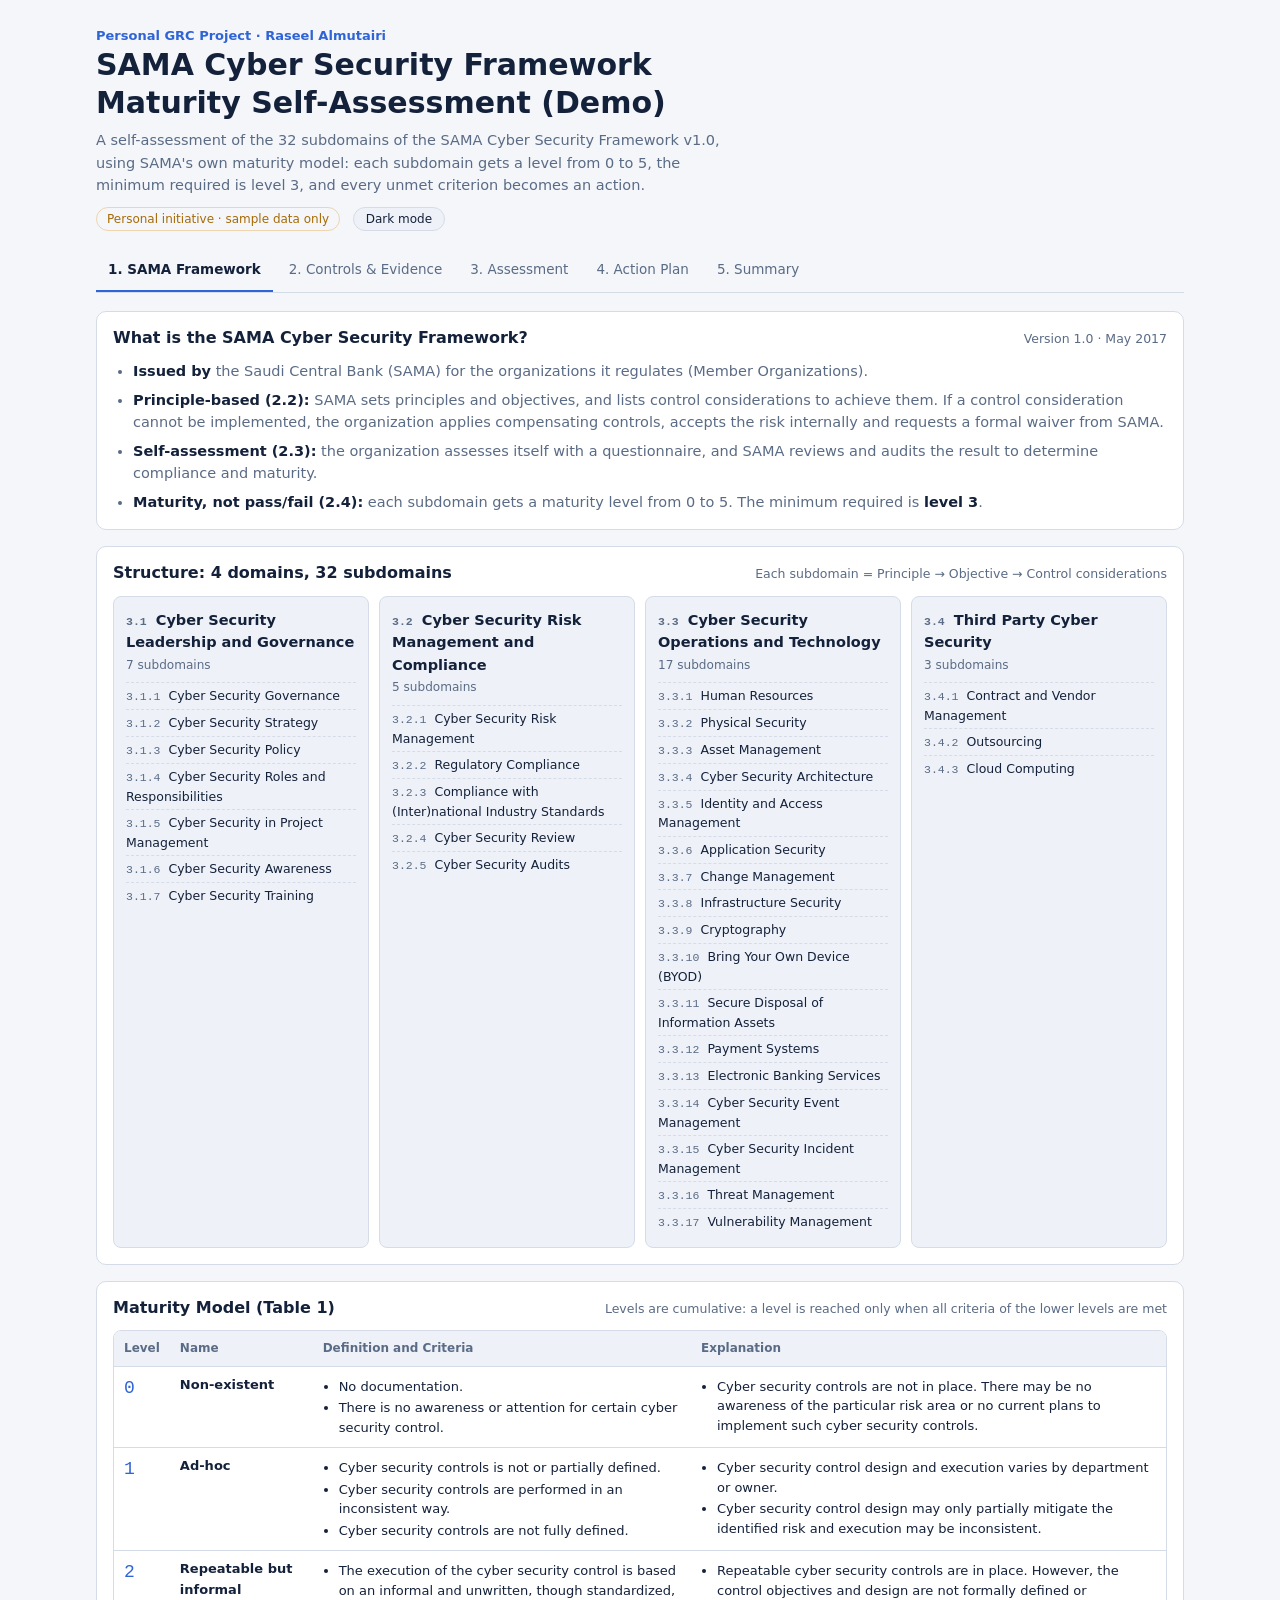
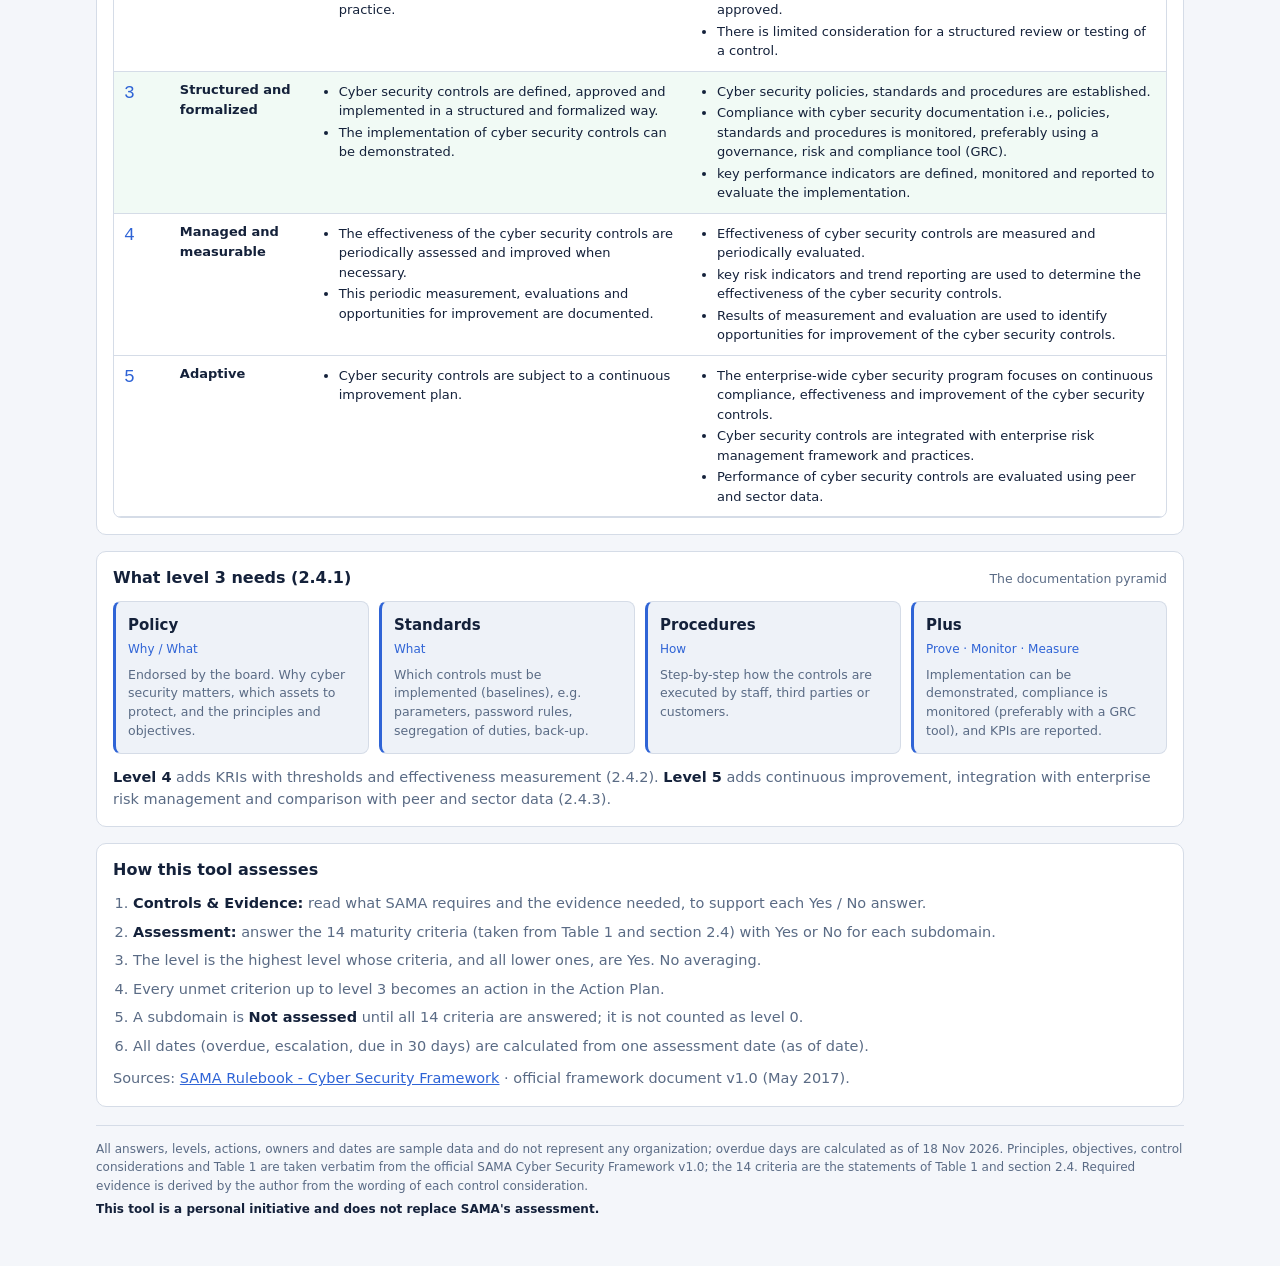
==== commit 6a1b1a7a: "SAMA v1.4: pasted target levels and dates are flagged; web follows device theme" ====
--- a/sama-tool/index.html
+++ b/sama-tool/index.html
@@ -143,11 +143,12 @@
   <button type="button" class="themebtn" id="themebtn" aria-label="Switch light or dark mode">Light mode</button>
 </header>
 <script>
-(function(){ /* light / dark mode; the choice is remembered in this browser only */
+(function(){ /* light / dark mode: follows the device until the visitor chooses; the choice is remembered in this browser only */
  var b=document.getElementById("themebtn"), root=document.documentElement;
  function set(t){ root.dataset.theme=t; b.textContent=t==="light"?"Dark mode":"Light mode"; b.setAttribute("aria-pressed",t==="light"); }
  var saved=null; try{ saved=localStorage.getItem("sama-theme"); }catch(e){}
- set(saved==="light"?"light":"dark");
+ var sys="dark"; try{ if(window.matchMedia&&matchMedia("(prefers-color-scheme: light)").matches) sys="light"; }catch(e){}
+ set(saved==="light"||saved==="dark"?saved:sys); /* no saved choice: follow the device */
  b.addEventListener("click",function(){ var t=root.dataset.theme==="light"?"dark":"light"; set(t); try{ localStorage.setItem("sama-theme",t); }catch(e){} });
 })();
 </script>
